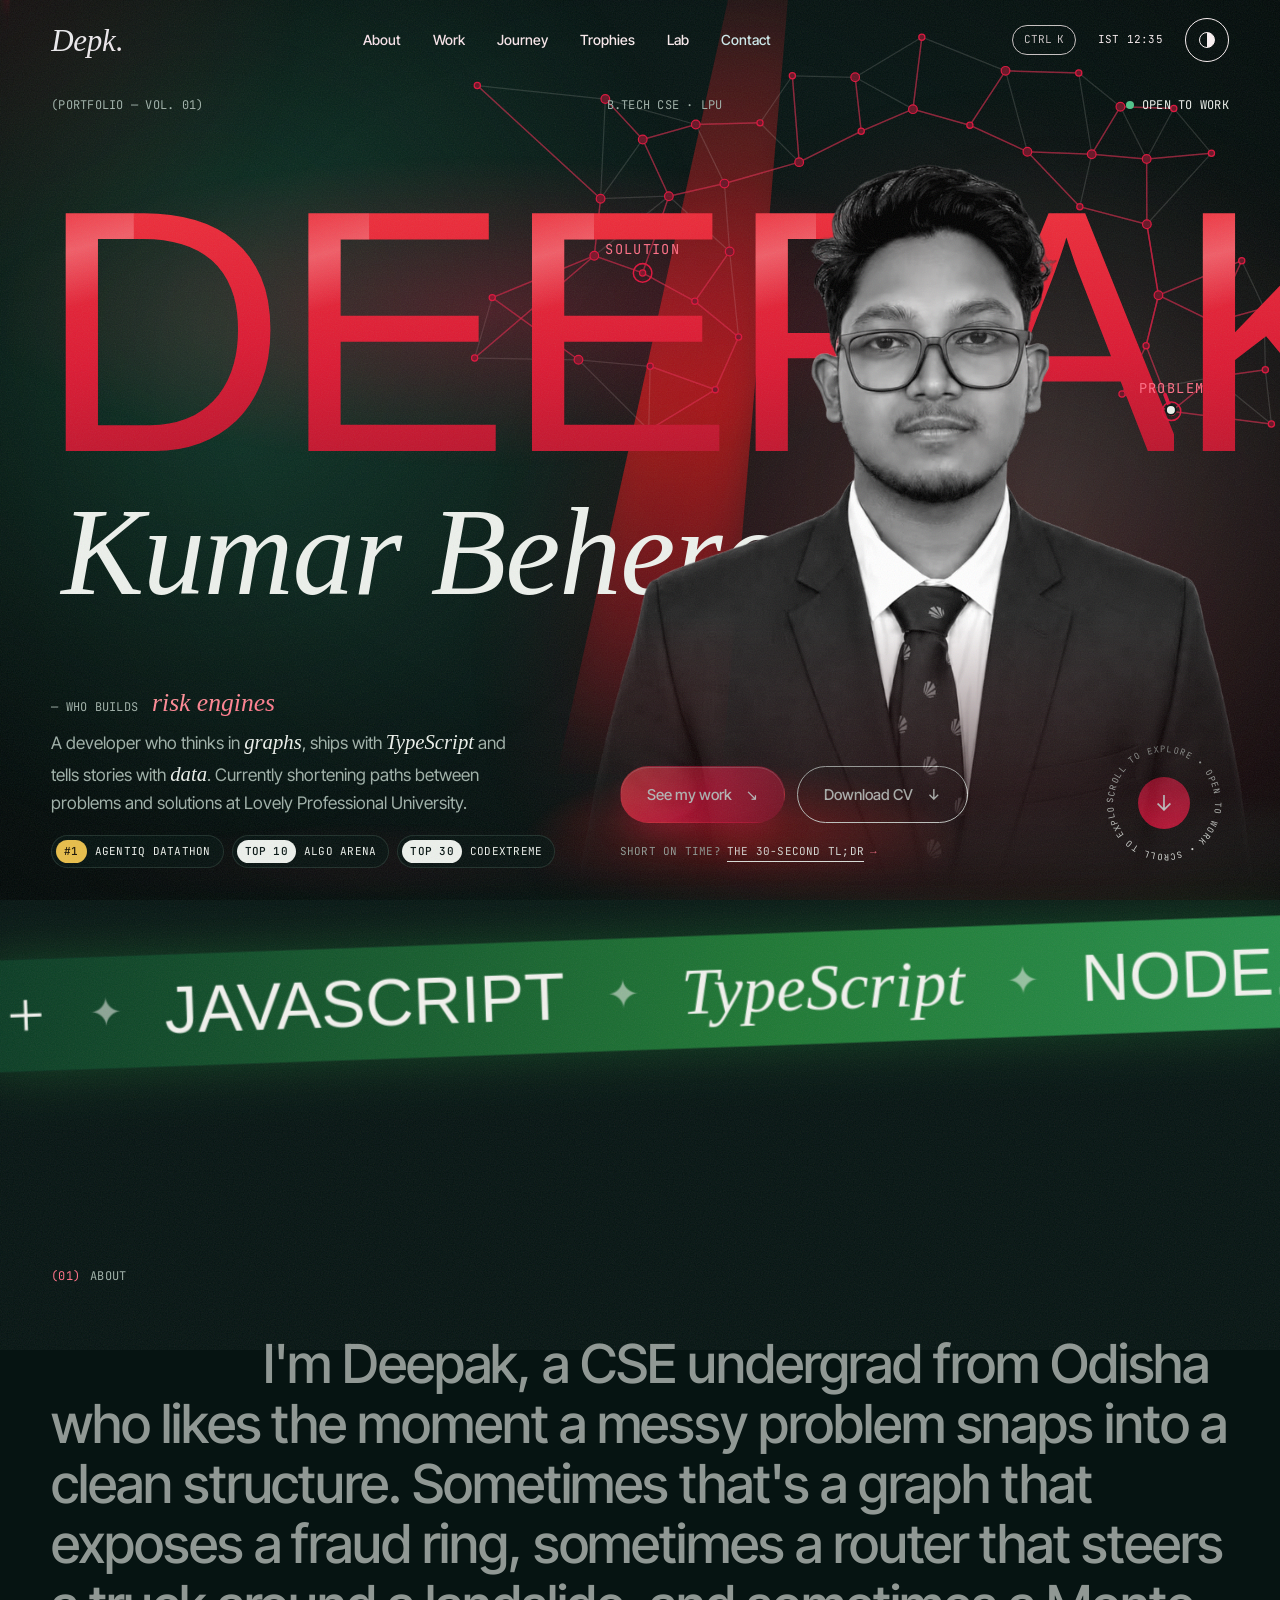
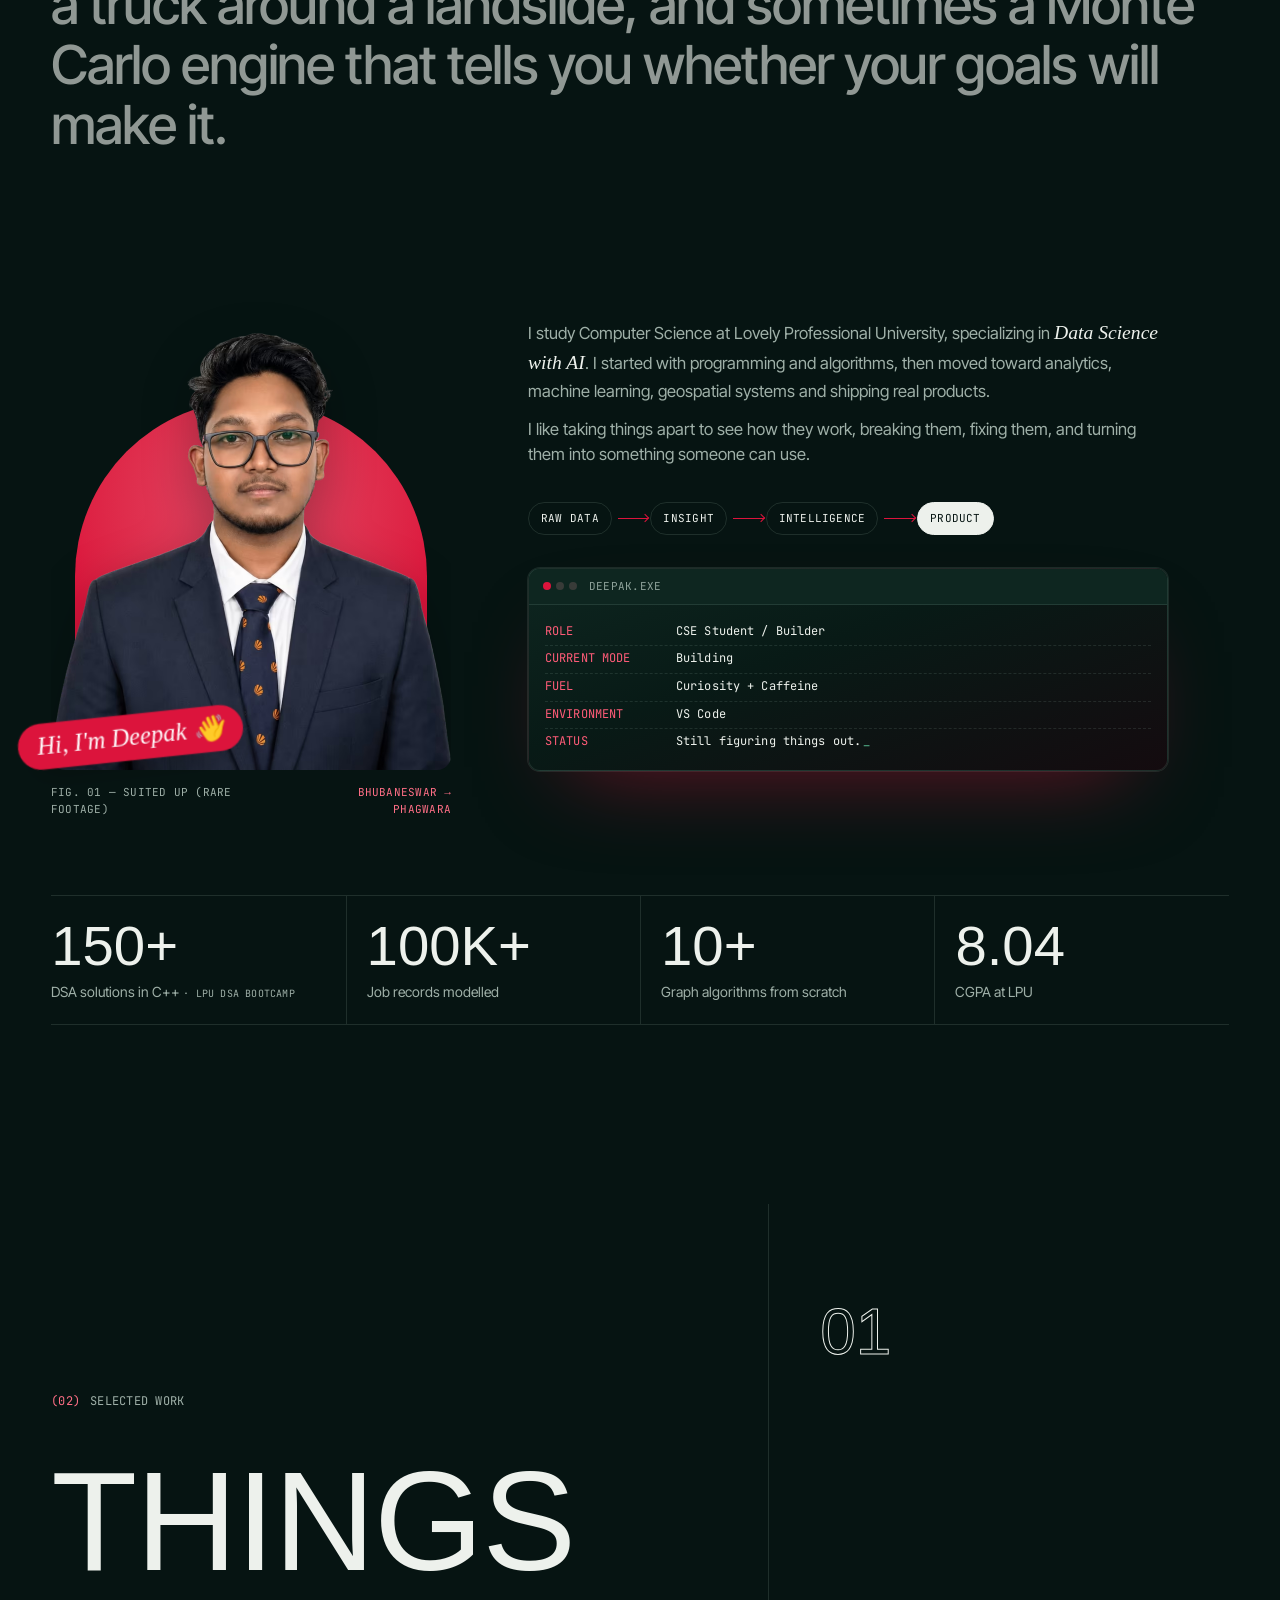
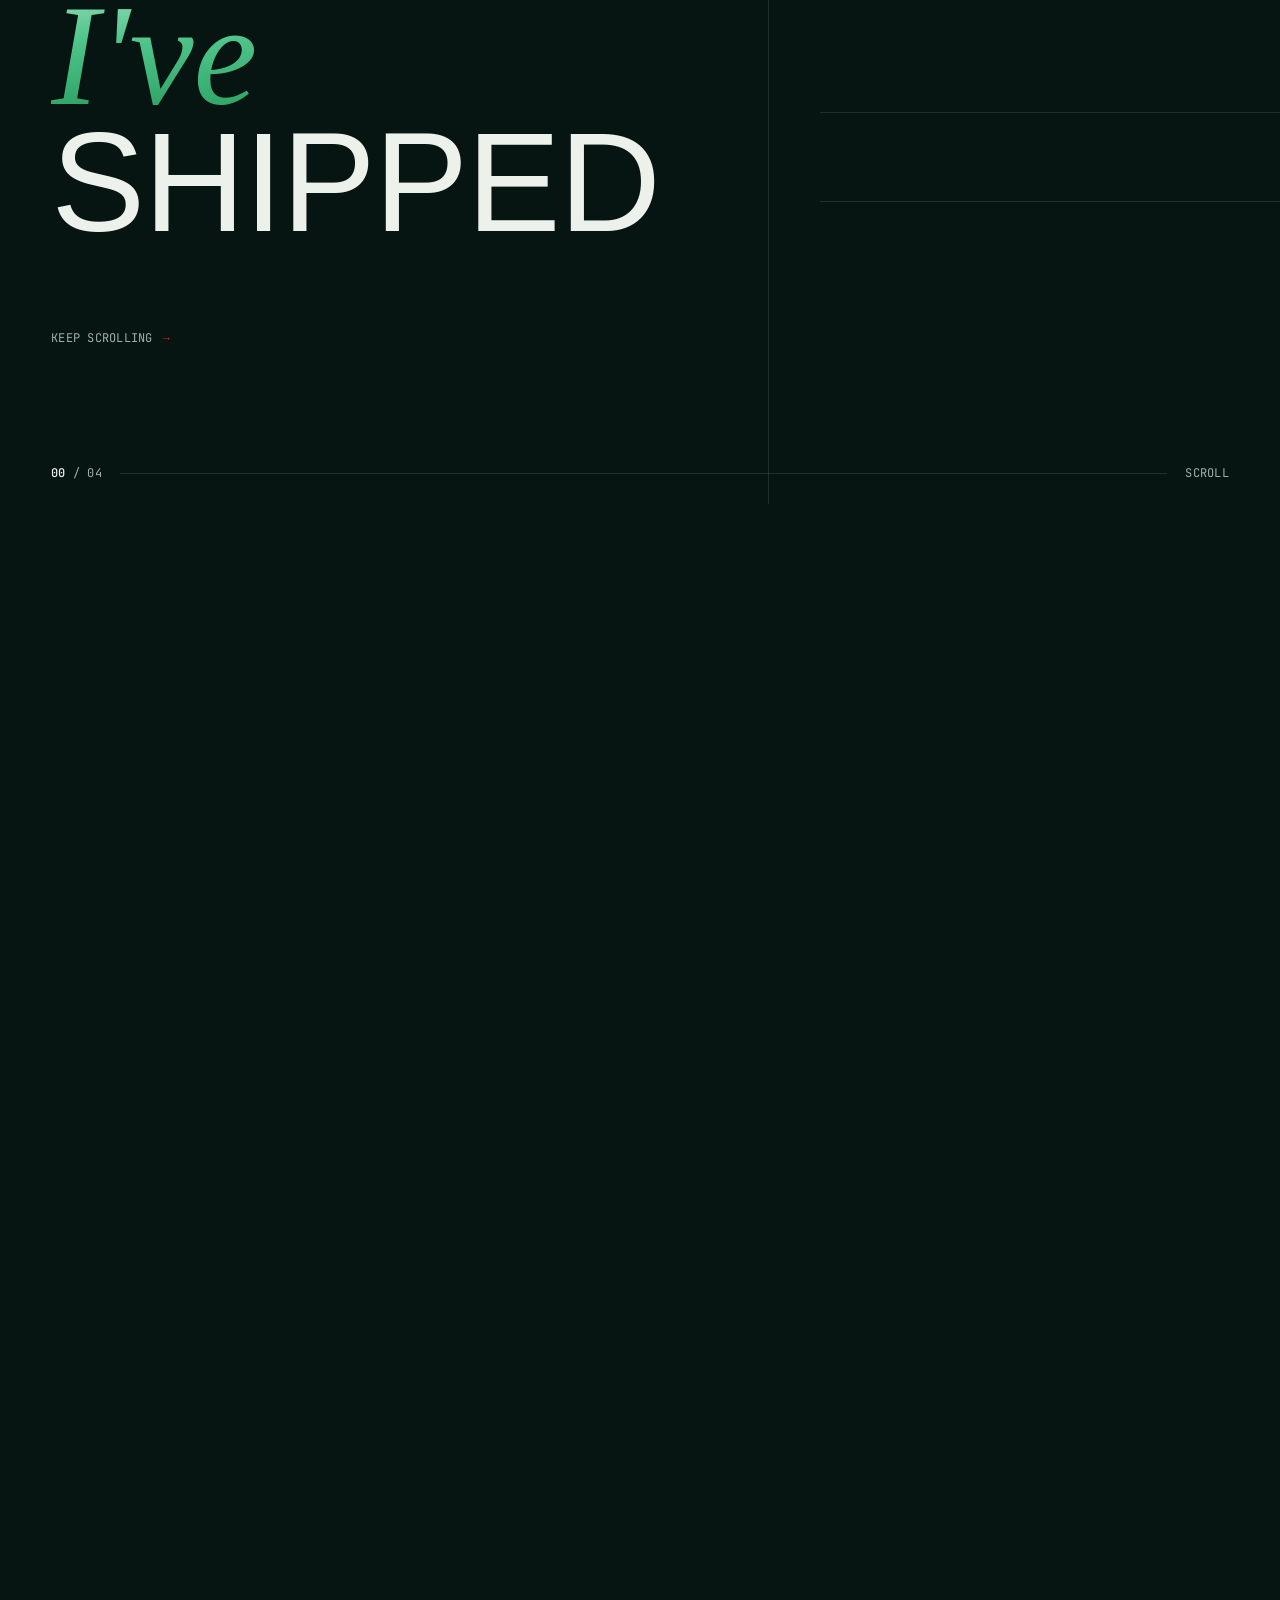
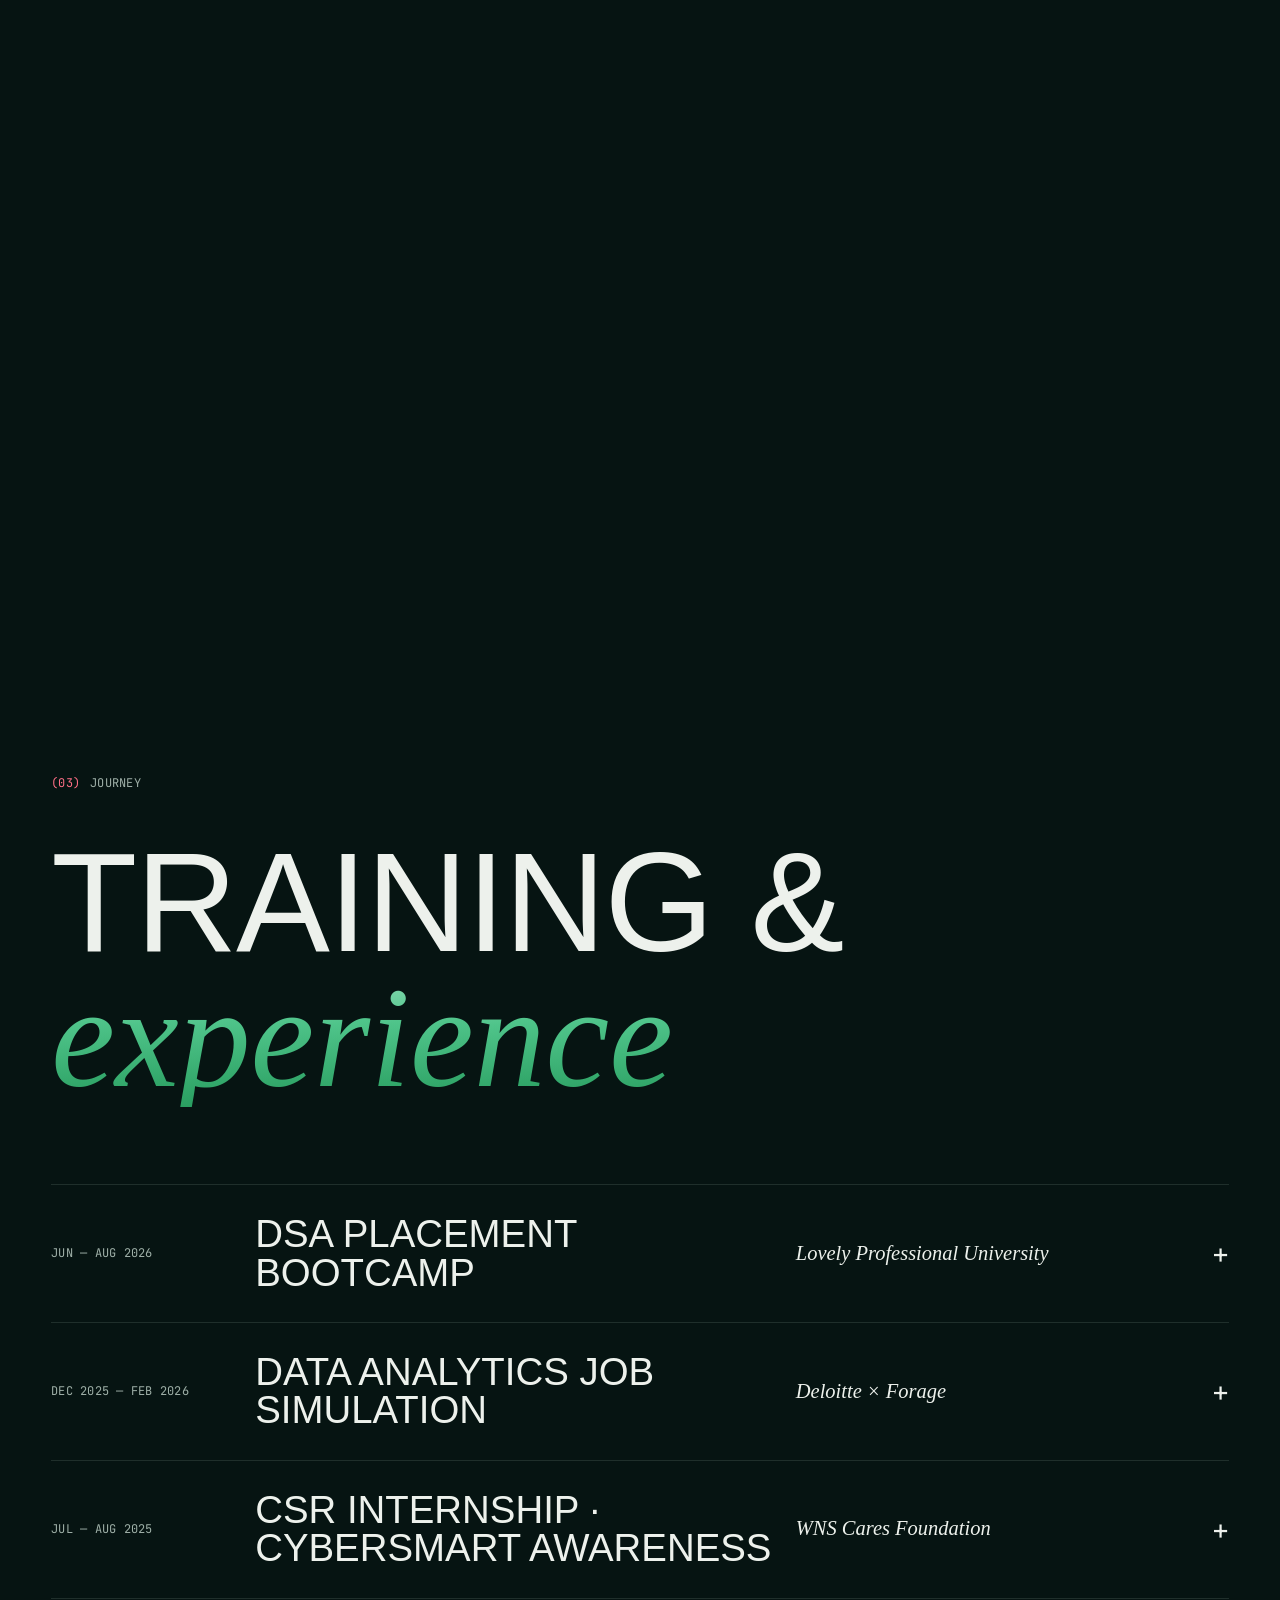
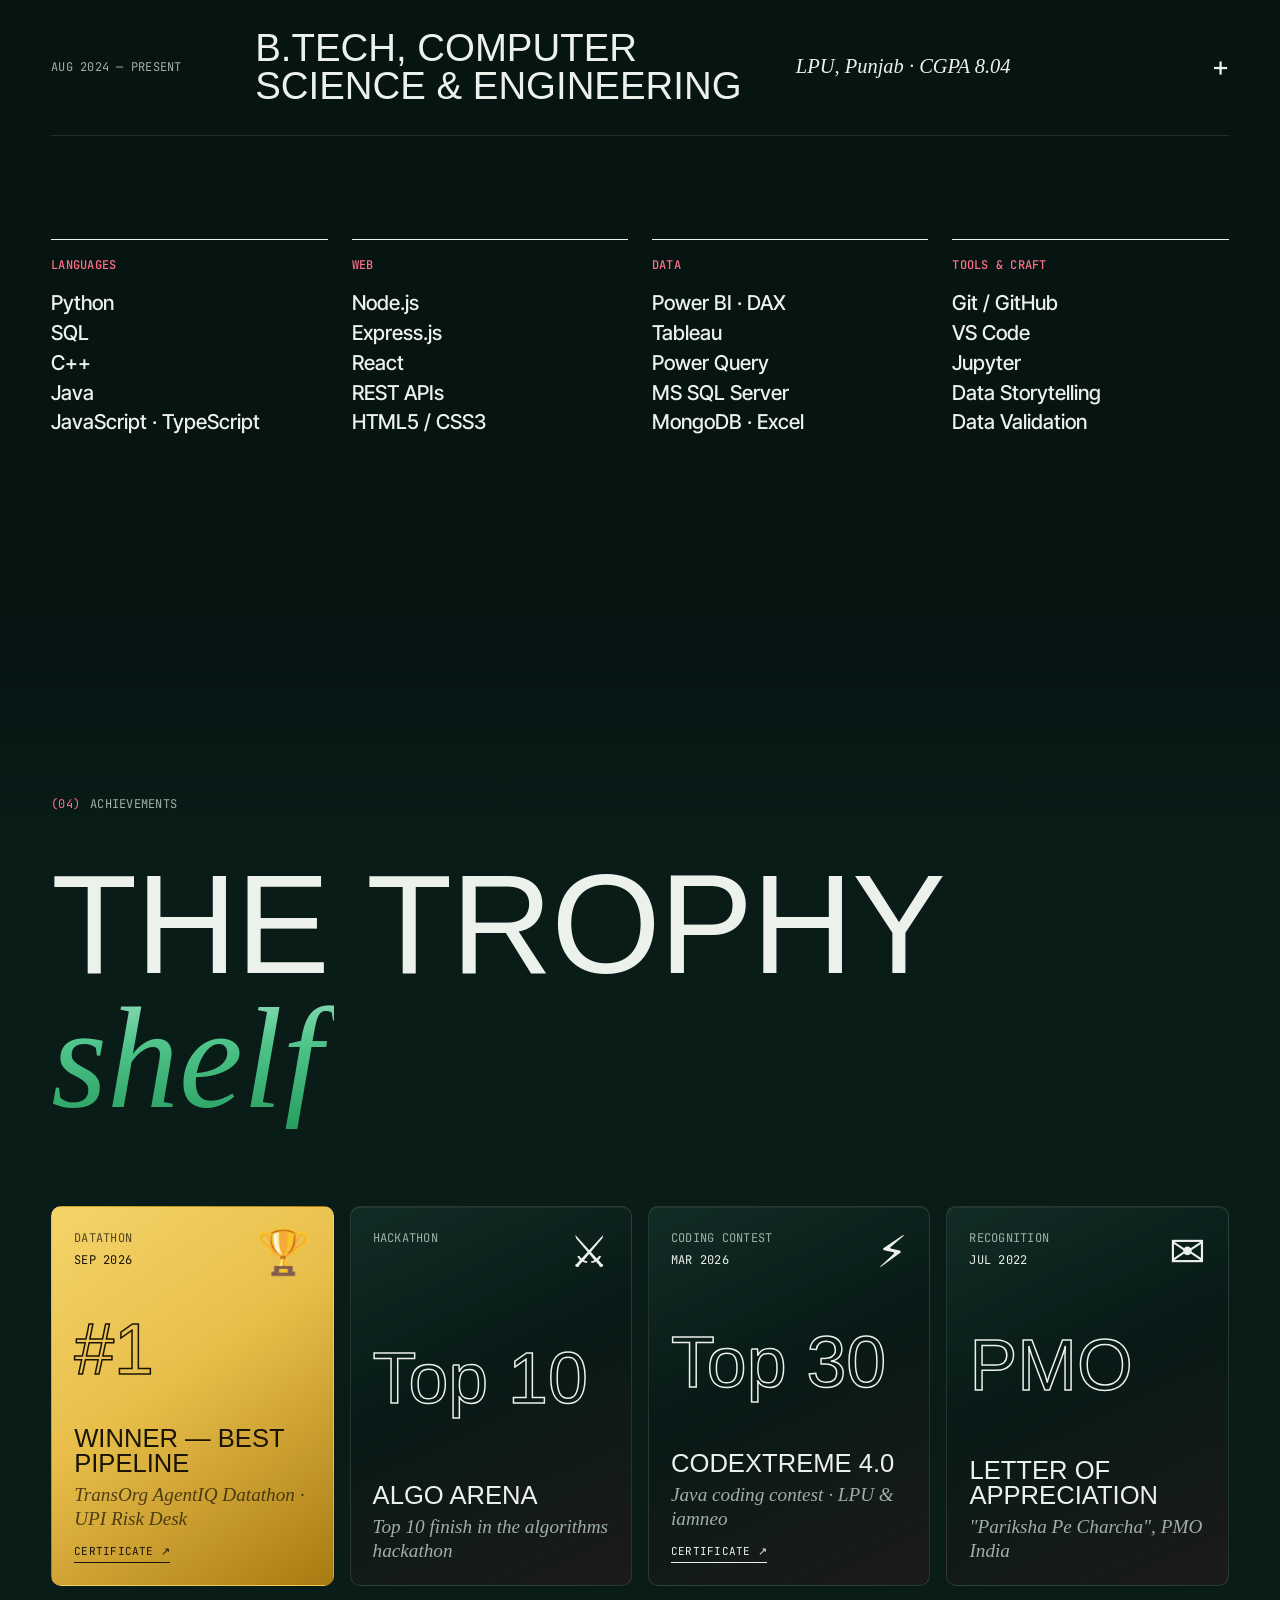
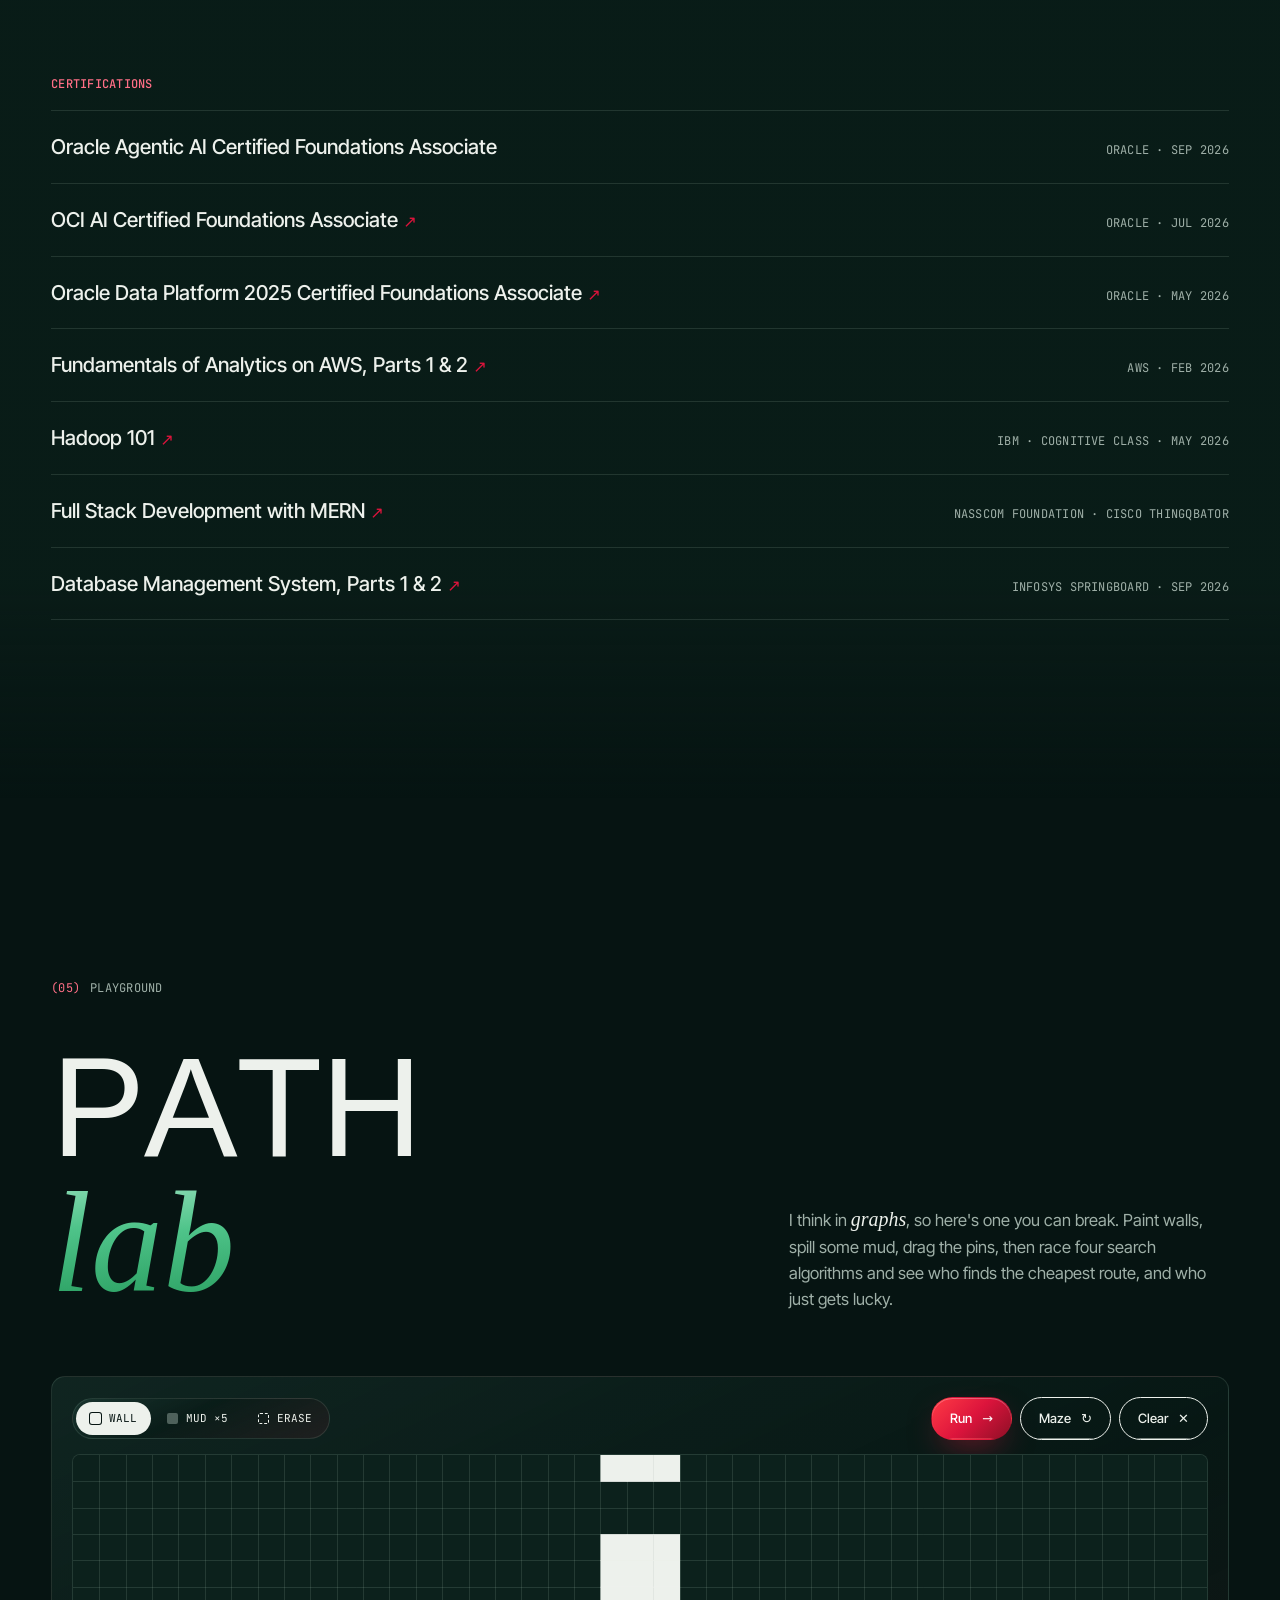
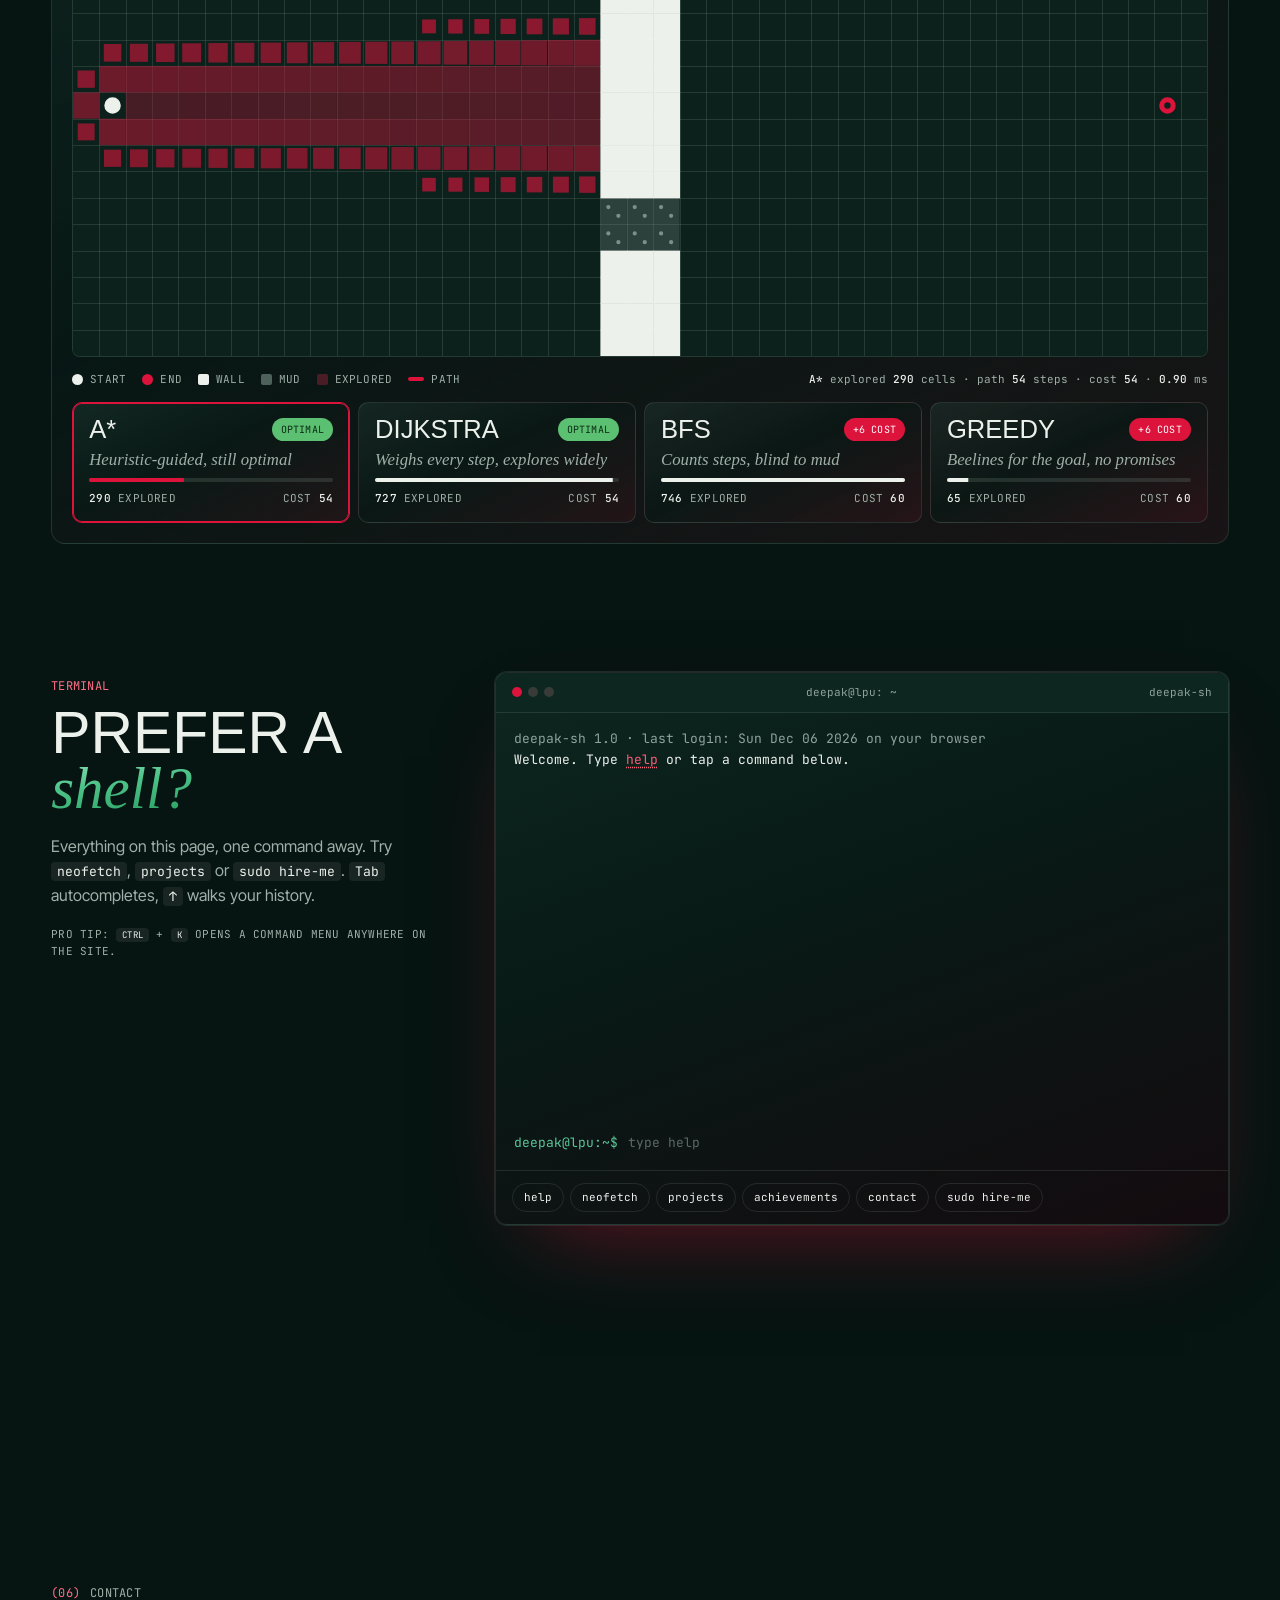
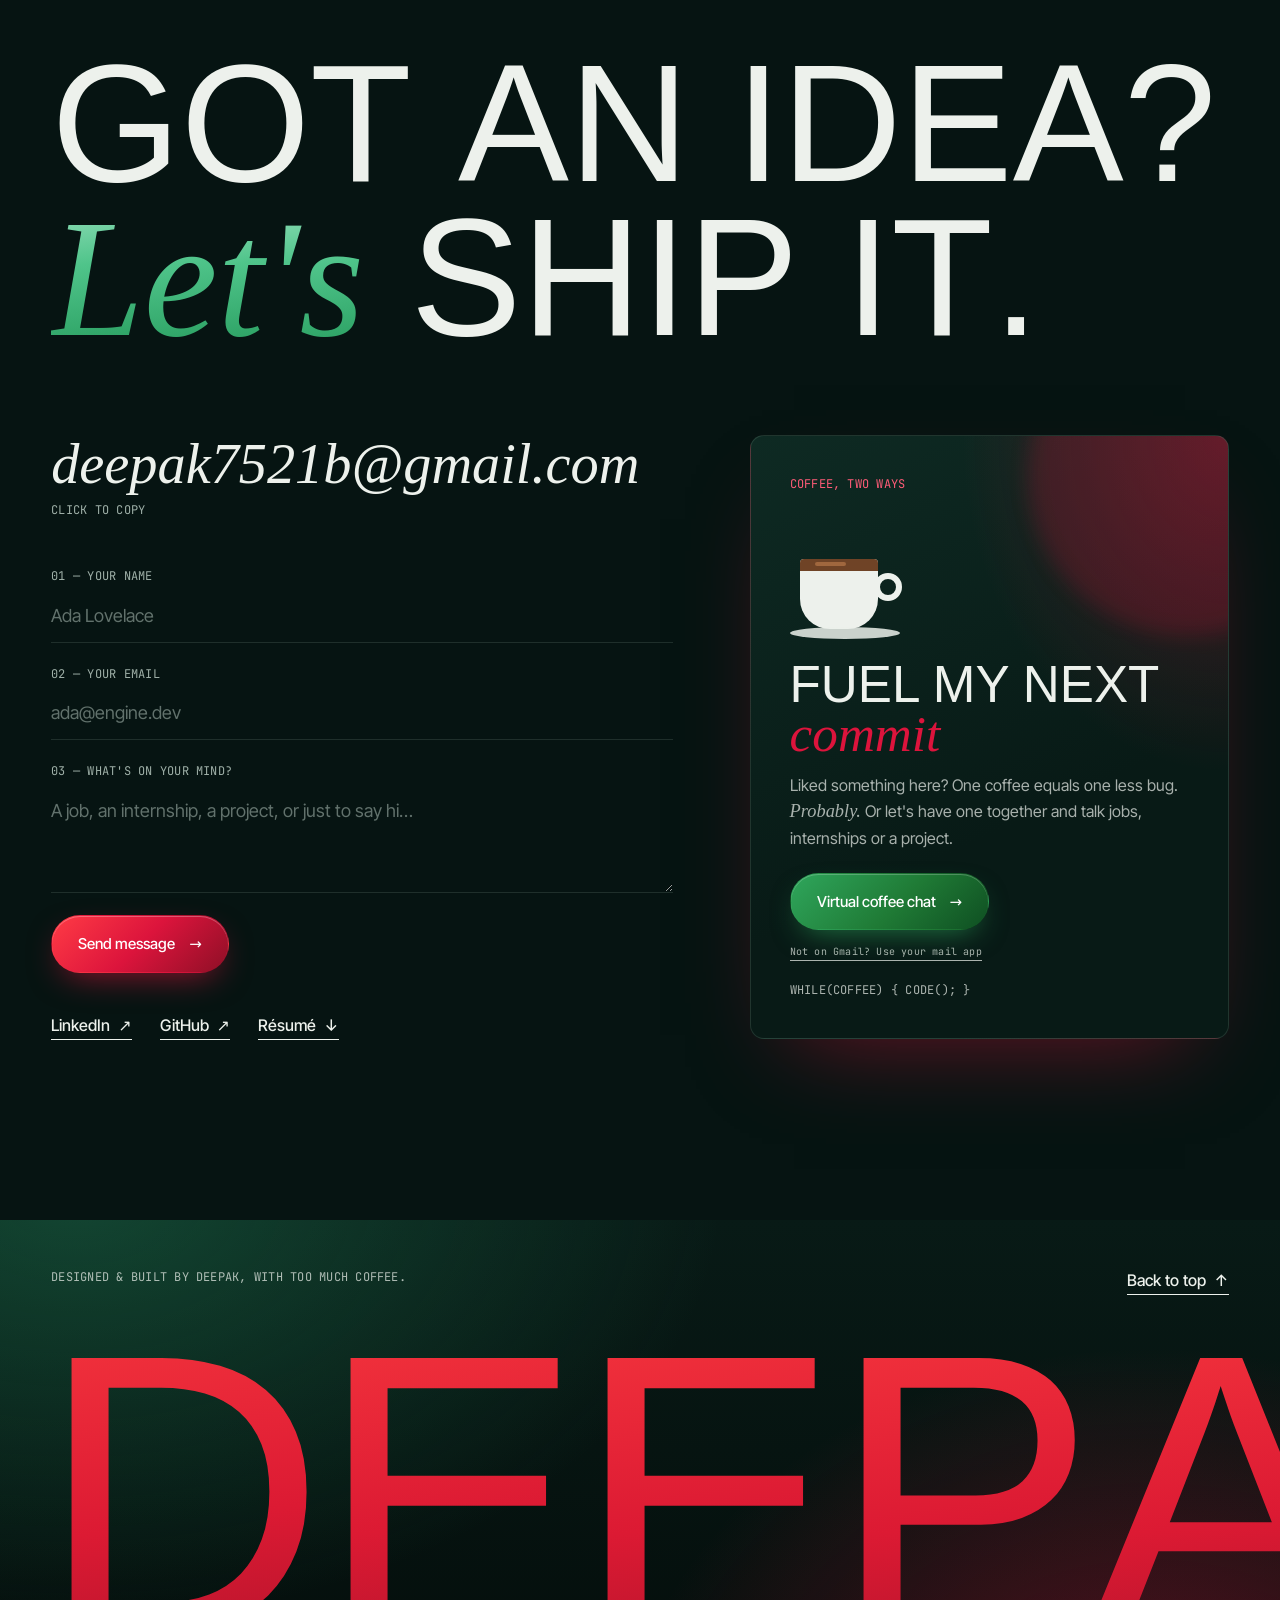
==== index.html @ cca4f584 "Lit, living shading across the site From the reference image the user sent: colours that glow, fade " ====
<!DOCTYPE html>
<html lang="en">
<head>
  <meta charset="UTF-8" />
  <meta name="viewport" content="width=device-width, initial-scale=1.0" />
  <title>Deepak Kumar Behera — Developer & Data Analyst</title>
  <meta name="description" content="Portfolio of Deepak Kumar Behera — full-stack developer, data analyst and graph-algorithm nerd. B.Tech CSE @ LPU (CGPA 8.04), AgentIQ Datathon winner." />
  <meta name="theme-color" content="#061412" />
  <meta property="og:type" content="website" />
  <meta property="og:title" content="Deepak Kumar Behera — Portfolio" />
  <meta property="og:description" content="Full-stack apps, AI agents & data stories. Datathon winner · Top 10 Algo Arena · Top 30 CodeXtreme." />
  <meta property="og:url" content="https://deepak17kb.github.io/" />
  <meta property="og:site_name" content="Deepak Kumar Behera" />
  <meta property="og:image" content="https://deepak17kb.github.io/assets/og-image.jpg" />
  <meta property="og:image:width" content="1200" />
  <meta property="og:image:height" content="630" />
  <meta property="og:image:alt" content="Deepak Kumar Behera: portrait, name and highlights on a dark card with an orange route through a graph" />
  <meta name="twitter:card" content="summary_large_image" />
  <meta name="twitter:title" content="Deepak Kumar Behera — Portfolio" />
  <meta name="twitter:description" content="Full-stack apps, AI agents & data stories. Datathon winner · Top 10 Algo Arena · Top 30 CodeXtreme." />
  <meta name="twitter:image" content="https://deepak17kb.github.io/assets/og-image.jpg" />
  <meta name="author" content="Deepak Kumar Behera" />
  <link rel="canonical" href="https://deepak17kb.github.io/" />
  <link rel="manifest" href="manifest.webmanifest" />
  <link rel="apple-touch-icon" href="assets/icons/apple-touch-icon.png" />
  <script type="application/ld+json">
  {
    "@context": "https://schema.org",
    "@type": "Person",
    "name": "Deepak Kumar Behera",
    "url": "https://deepak17kb.github.io/",
    "image": "https://deepak17kb.github.io/assets/deepak-portrait.webp",
    "description": "Computer Science undergraduate at Lovely Professional University building full-stack apps, AI agents and data analytics.",
    "alumniOf": { "@type": "CollegeOrUniversity", "name": "Lovely Professional University" },
    "homeLocation": { "@type": "Place", "name": "Phagwara, Punjab, India" },
    "knowsAbout": ["Python", "SQL", "C++", "TypeScript", "React", "Node.js", "Machine learning", "Graph algorithms", "Power BI", "Data analytics"],
    "sameAs": ["https://github.com/Deepak17kb", "https://linkedin.com/in/deepak-kumarbehera"]
  }
  </script>
  <link rel="icon" href="data:image/svg+xml,%3Csvg xmlns='http://www.w3.org/2000/svg' viewBox='0 0 64 64'%3E%3Crect width='64' height='64' rx='14' fill='%231A1B1A'/%3E%3Ctext x='50%25' y='56%25' text-anchor='middle' dominant-baseline='middle' font-family='Georgia,serif' font-style='italic' font-size='38' fill='%23DC143C'%3Ed%3C/text%3E%3C/svg%3E" />

  <!-- fonts and libraries are self-hosted: no third-party connections before first paint -->
  <link rel="preload" as="font" type="font/woff2" href="assets/fonts/anton-normal-latin-1.woff2" crossorigin />
  <link rel="preload" as="font" type="font/woff2" href="assets/fonts/inter-tight-normal-latin-7.woff2" crossorigin />
  <link rel="preload" as="font" type="font/woff2" href="assets/fonts/cal-sans-normal-latin.woff2" crossorigin />
  <link rel="preload" as="image" type="image/avif" imagesrcset="assets/deepak-portrait-540.avif 540w, assets/deepak-portrait-800.avif 800w, assets/deepak-portrait-1087.avif 1087w" imagesizes="(max-width: 860px) 90vw, 50vw" fetchpriority="high" />
  <link rel="stylesheet" href="css/style.css" />

  <script>
    // Apply the saved theme before paint to avoid a flash; the lit dark look is the default
    (function () {
      var t = null;
      try { t = localStorage.getItem('dkb-theme'); } catch (e) {}
      if (t !== 'light') t = 'dark';
      document.documentElement.setAttribute('data-theme', t);
      document.documentElement.classList.add('js');
    })();
  </script>
</head>
<body>
  <a class="skip-link" href="#about">Skip to content</a>

  <!-- ============ PRELOADER ============ -->
  <!-- hello around the world, ending at home: Odia -->
  <div class="preloader" aria-hidden="true">
    <!-- each new greeting and label is stacked on top of the last and cross-fades in -->
    <div class="preloader__hello">
      <span class="preloader__greet"><span lang="en">Hello</span></span>
      <span class="preloader__lang"><span>English</span></span>
    </div>
    <span class="preloader__bar"><i></i></span>
  </div>

  <!-- ============ OVERLAYS ============ -->
  <!-- the page's light: slow-moving green and crimson glows behind everything; they drift, follow the scroll and the pointer -->
  <div class="ambient" aria-hidden="true"><i class="ambient__a"></i><i class="ambient__b"></i><i class="ambient__c"></i><i class="ambient__spot"></i></div>
  <div class="grain" aria-hidden="true"></div>
  <div class="progress" aria-hidden="true"><span></span></div>
  <!-- section index on the right edge: shows up after the hero, so it never sits near the photo. A mouse shortcut that mirrors the nav, so it stays out of the tab order -->
  <div class="rail mono" aria-hidden="true">
    <a href="#about" data-link tabindex="-1"><span class="rail__label">About</span><span class="rail__num">01</span></a>
    <a href="#work" data-link tabindex="-1"><span class="rail__label">Work</span><span class="rail__num">02</span></a>
    <a href="#journey" data-link tabindex="-1"><span class="rail__label">Journey</span><span class="rail__num">03</span></a>
    <a href="#trophies" data-link tabindex="-1"><span class="rail__label">Trophies</span><span class="rail__num">04</span></a>
    <a href="#lab" data-link tabindex="-1"><span class="rail__label">Lab</span><span class="rail__num">05</span></a>
    <a href="#contact" data-link tabindex="-1"><span class="rail__label">Contact</span><span class="rail__num">06</span></a>
  </div>
  <div class="cursor is-hidden" aria-hidden="true"><div class="cursor__dot"></div><div class="cursor__ring"><span class="cursor__label"></span></div></div>

  <!-- ============ NAV ============ -->
  <header class="nav">
    <a href="#top" class="nav__logo" data-link data-magnetic aria-label="Depk, back to top">Depk<span class="nav__logo-dot">.</span></a>
    <nav class="nav__links" aria-label="Primary">
      <a href="#about" data-link>About</a>
      <a href="#work" data-link>Work</a>
      <a href="#journey" data-link>Journey</a>
      <a href="#trophies" data-link>Trophies</a>
      <a href="#lab" data-link>Lab</a>
      <a href="#contact" data-link>Contact</a>
    </nav>
    <div class="nav__right">
      <button class="nav__cmd mono" type="button" data-palette-open title="Command menu"><kbd data-kbd-mod>Ctrl</kbd><kbd>K</kbd><span class="sr-only"> command menu</span></button>
      <span class="nav__clock mono" title="My local time">IST <span data-clock>--:--</span></span>
      <button class="nav__find" type="button" data-palette-open aria-label="Search and commands"><svg viewBox="0 0 24 24" fill="none" stroke="currentColor" stroke-width="2" stroke-linecap="round" aria-hidden="true"><circle cx="11" cy="11" r="7"/><path d="m20 20-3.5-3.5"/></svg></button>
      <button class="theme-toggle" aria-label="Toggle dark mode" data-magnetic>
        <span class="theme-toggle__sun"></span>
      </button>
      <button class="nav__burger" aria-label="Open menu" aria-expanded="false"><span></span><span></span></button>
    </div>
  </header>

  <div class="menu" aria-hidden="true">
    <ul>
      <li><a href="#about" data-link><span>01</span>About</a></li>
      <li><a href="#work" data-link><span>02</span>Work</a></li>
      <li><a href="#journey" data-link><span>03</span>Journey</a></li>
      <li><a href="#trophies" data-link><span>04</span>Trophies</a></li>
      <li><a href="#lab" data-link><span>05</span>Lab</a></li>
      <li><a href="#contact" data-link><span>06</span>Contact</a></li>
    </ul>
  </div>

  <main id="top">

    <!-- ============ HERO ============ -->
    <section class="hero">
      <!-- flowing strands (js/hero-field.js); they start drawing under the intro loader -->
      <div class="hero__field" aria-hidden="true" hidden><canvas></canvas></div>
      <!-- a red light beam left of the head, and its glow pooling on a glossy floor -->
      <div class="hero__beam" aria-hidden="true"></div>
      <div class="hero__floor" aria-hidden="true"></div>
      <!-- behind the photo: a small road network that keeps routing from a problem to a solution, around the portrait -->
      <div class="hero__aura" aria-hidden="true">
        <svg class="route-graph" viewBox="-435 -240 1957 1559" focusable="false"></svg>
      </div>
      <!-- the live route, its runner and the PROBLEM/SOLUTION pins: above the name, still below the photo -->
      <div class="hero__marks" aria-hidden="true">
        <svg class="route-marks" viewBox="-435 -240 1957 1559" focusable="false"></svg>
      </div>
      <!-- the photo sits in front of the name so letters never cover it -->
      <div class="hero__face" aria-hidden="true">
        <picture>
          <source type="image/avif" srcset="assets/deepak-portrait-540.avif 540w, assets/deepak-portrait-800.avif 800w, assets/deepak-portrait-1087.avif 1087w" sizes="(max-width: 860px) 90vw, 50vw" />
          <img class="hero__cutout" src="assets/deepak-portrait.webp" srcset="assets/deepak-portrait-540.webp 540w, assets/deepak-portrait-800.webp 800w, assets/deepak-portrait.webp 1087w" sizes="(max-width: 860px) 90vw, 50vw" alt="" width="1087" height="1199" decoding="async" fetchpriority="high" />
        </picture>
      </div>

      <div class="hero__meta mono">
        <span>(Portfolio — Vol. 01)</span>
        <span class="hide-sm">B.Tech CSE · LPU</span>
        <span class="hero__status"><i></i>Open to work</span>
      </div>

      <h1 class="hero__title">
        <span class="line hero__name"><span class="split" data-hero>DEEPAK</span></span>
        <span class="line hero__serif"><span class="split" data-hero>Kumar Behera</span></span>
      </h1>

      <div class="hero__bottom">
        <div class="hero__lede fade-up">
          <p class="hero__role" aria-hidden="true">
            <span class="mono">— who builds</span>
            <span class="rotator">
              <span class="rotator__word">AI agents</span>
              <span class="rotator__word">full-stack apps</span>
              <span class="rotator__word">risk engines</span>
              <span class="rotator__word">data stories</span>
              <span class="rotator__word">graph engines</span>
            </span>
          </p>
          <p class="hero__intro">
            A developer who thinks in <em>graphs</em>, ships with <em>TypeScript</em> and tells stories with <em>data</em>.
            Currently shortening paths between problems and solutions at Lovely Professional University.
          </p>
          <ul class="hero__wins mono" aria-label="Highlights">
            <li><b>#1</b>AgentIQ Datathon</li>
            <li><b>Top 10</b>Algo Arena</li>
            <li><b>Top 30</b>CodeXtreme</li>
          </ul>
        </div>
        <div class="hero__ctas fade-up">
          <a href="#work" class="btn btn--fill" data-link data-magnetic><span>See my work</span><i>↘</i></a>
          <a href="assets/Deepak-Kumar-Behera-CV.pdf" class="btn" download data-magnetic><span>Download CV</span><i>↓</i></a>
          <button type="button" class="hero__tldr mono" data-tldr-open>Short on time? <span>The 30-second TL;DR</span> <i aria-hidden="true">→</i></button>
        </div>
        <a href="#about" class="badge" data-link>
          <span class="sr-only">Scroll to explore</span>
          <svg viewBox="0 0 200 200" class="badge__text" aria-hidden="true">
            <defs><path id="circle" d="M100,100 m-78,0 a78,78 0 1,1 156,0 a78,78 0 1,1 -156,0" /></defs>
            <text><textPath href="#circle">SCROLL TO EXPLORE • OPEN TO WORK • SCROLL TO EXPLORE • OPEN TO WORK •</textPath></text>
          </svg>
          <span class="badge__arrow" aria-hidden="true">↓</span>
        </a>
      </div>
    </section>

    <!-- ============ MARQUEE ============ -->
    <div class="marquee" aria-label="Skills">
      <div class="marquee__track">
        <span>Python</span><b>✦</b><span>C++</span><b>✦</b><span>JavaScript</span><b>✦</b><span>TypeScript</span><b>✦</b><span>Node.js</span><b>✦</b><span>React</span><b>✦</b><span>SQL</span><b>✦</b><span>Power BI</span><b>✦</b><span>Tableau</span><b>✦</b><span>MongoDB</span><b>✦</b><span>Java</span><b>✦</b><span>DAX</span><b>✦</b><span>REST APIs</span><b>✦</b>
      </div>
    </div>

    <!-- ============ ABOUT ============ -->
    <section class="about section" id="about" tabindex="-1">
      <div class="section__label mono"><span>(01)</span> About</div>
      <p class="about__manifesto reveal-words">
        I'm Deepak, a CSE undergrad from Odisha who likes the moment a messy problem snaps into a clean structure. Sometimes that's a graph that exposes a fraud ring, sometimes a router that steers a truck around a landslide, and sometimes a Monte Carlo engine that tells you whether your goals will make it.
      </p>

      <div class="about__grid">
        <div class="about__portrait" data-tilt data-cursor="Hi 👋">
          <figure class="portrait">
            <div class="portrait__stage">
              <span class="portrait__arch"></span>
              <picture>
                <source type="image/avif" srcset="assets/deepak-portrait-540.avif 540w, assets/deepak-portrait-800.avif 800w, assets/deepak-portrait-1087.avif 1087w" sizes="(max-width: 860px) 360px, 400px" />
                <img class="portrait__cut" src="assets/deepak-portrait.webp" srcset="assets/deepak-portrait-540.webp 540w, assets/deepak-portrait-800.webp 800w, assets/deepak-portrait.webp 1087w" sizes="(max-width: 860px) 360px, 400px" alt="Deepak Kumar Behera in a navy suit and LPU tie" width="1087" height="1199" loading="lazy" decoding="async" />
              </picture>
            </div>
            <span class="portrait__sticker">Hi, I'm Deepak <span class="hand" aria-hidden="true">👋</span></span>
            <figcaption class="portrait__caption mono">
              <span>Fig. 01 — Suited up (rare footage)</span>
              <span>Bhubaneswar → Phagwara</span>
            </figcaption>
          </figure>
        </div>

        <div class="about__side">
          <div class="about__story">
            <p>I study Computer Science at Lovely Professional University, specializing in <em>Data Science with AI</em>. I started with programming and algorithms, then moved toward analytics, machine learning, geospatial systems and shipping real products.</p>
            <p>I like taking things apart to see how they work, breaking them, fixing them, and turning them into something someone can use.</p>
          </div>

          <!-- how a problem moves through my work; the arrows draw once on first view -->
          <ol class="pipeline mono" aria-label="Raw data, then insight, then intelligence, then product">
            <li><span>Raw Data</span></li>
            <li><span>Insight</span></li>
            <li><span>Intelligence</span></li>
            <li><span>Product</span></li>
          </ol>

          <div class="exe">
            <div class="exe__bar mono"><span class="exe__dots" aria-hidden="true"><i></i><i></i><i></i></span><span>DEEPAK.EXE</span></div>
            <dl class="exe__rows mono">
              <div><dt>ROLE</dt><dd>CSE Student / Builder</dd></div>
              <div><dt>CURRENT MODE</dt><dd>Building</dd></div>
              <div><dt>FUEL</dt><dd>Curiosity + Caffeine</dd></div>
              <div><dt>ENVIRONMENT</dt><dd>VS Code</dd></div>
              <div><dt>STATUS</dt><dd>Still figuring things out.</dd></div>
            </dl>
          </div>
        </div>
      </div>

      <div class="about__stats">
        <div class="stat"><span class="stat__num" data-count="150" data-suffix="+">150+</span><span class="stat__label">DSA solutions in C++ <span class="stat__src mono">· LPU DSA bootcamp</span></span></div>
        <div class="stat"><span class="stat__num" data-count="100" data-suffix="K+">100K+</span><span class="stat__label">Job records modelled</span></div>
        <div class="stat"><span class="stat__num" data-count="10" data-suffix="+">10+</span><span class="stat__label">Graph algorithms from scratch</span></div>
        <div class="stat"><span class="stat__num" data-count="8.04" data-decimals="2">8.04</span><span class="stat__label">CGPA at LPU</span></div>
      </div>
    </section>

    <!-- ============ WORK (horizontal) ============ -->
    <section class="work" id="work">
      <div class="work__pin">
        <div class="work__track">

          <div class="panel panel--intro">
            <div class="section__label mono"><span>(02)</span> Selected Work</div>
            <h2 class="big-title">
              <span class="line"><span class="split">Things</span></span>
              <span class="line"><span class="split"><em class="serif">I've</em> shipped</span></span>
            </h2>
            <p class="panel__hint mono">Keep scrolling <span class="arrow-slide">→</span></p>
          </div>

          <!-- 01 BroadBridge -->
          <article class="panel project" data-cursor="Explore">
            <div class="project__head">
              <span class="project__num">01</span>
              <span class="project__year mono">Sep 2026 · AI / Fintech</span>
            </div>
            <div class="project__body">
              <div class="project__info">
                <h3 class="project__title">BroadBridge</h3>
                <p class="project__tag serif">An AI wealth navigator that stress-tests every money goal against thousands of simulated markets.</p>
                <ul class="project__metrics">
                  <li><strong>239</strong><span>tests passing</span></li>
                  <li><strong>9</strong><span>what-if levers</span></li>
                  <li><strong>12</strong><span>ranked-action rules</span></li>
                </ul>
                <div class="tags"><span>TypeScript</span><span>React</span><span>Node</span><span>Claude / Groq</span><span>Monte Carlo</span></div>
                <div class="project__links">
                  <a href="https://deepak17kb.github.io/BroadBridge/" target="_blank" rel="noopener" class="link-arrow" data-magnetic>Live demo <i>↗</i></a>
                  <a href="https://github.com/Deepak17kb/BroadBridge" target="_blank" rel="noopener" class="link-arrow" data-magnetic>GitHub <i>↗</i></a>
                </div>
              </div>
              <div class="project__visual visual--wealth" data-tilt>
                <svg viewBox="0 0 400 400" aria-hidden="true">
                  <g class="w-grid"><line x1="40" y1="90" x2="370" y2="90"/><line x1="40" y1="170" x2="370" y2="170"/><line x1="40" y1="250" x2="370" y2="250"/><line x1="40" y1="330" x2="370" y2="330"/></g>
                  <polygon class="w-band" points="50,290 72.1,264.5 94.3,252.7 116.4,236.1 138.6,217.3 160.7,212.2 182.9,199.4 205,185.2 227.1,176.5 249.3,152.8 271.4,142.3 293.6,139.3 315.7,114 337.9,87.1 360,80.6 360,210.1 337.9,228.8 315.7,244.6 293.6,240.2 271.4,248 249.3,245.8 227.1,269.1 205,258.5 182.9,247.3 160.7,269.6 138.6,279.9 116.4,292.3 94.3,284.7 72.1,290.3 50,290"/>
                  <g class="w-paths"><polyline style="--i:0" points="50,290 72.1,285.2 94.3,281.5 116.4,284.8 138.6,279.9 160.7,259.6 182.9,247.3 205,227.9 227.1,217.6 249.3,205.6 271.4,196 293.6,207.9 315.7,190.6 337.9,177.4 360,164.2"/><polyline style="--i:1" points="50,290 72.1,290.3 94.3,284.7 116.4,268.2 138.6,256.7 160.7,237.2 182.9,234 205,217.5 227.1,199.8 249.3,196.8 271.4,160.6 293.6,140.6 315.7,111.6 337.9,108.1 360,106.3"/><polyline style="--i:2" points="50,290 72.1,274.7 94.3,264.5 116.4,263.6 138.6,269.5 160.7,269.6 182.9,246.4 205,250.3 227.1,240.2 249.3,227.6 271.4,240.6 293.6,233.1 315.7,208.8 337.9,228.8 360,226.3"/><polyline style="--i:3" points="50,290 72.1,274.4 94.3,267.1 116.4,280.6 138.6,260.1 160.7,241.9 182.9,219.7 205,190.1 227.1,176.5 249.3,166.5 271.4,177.5 293.6,160.2 315.7,161 337.9,159.5 360,170"/><polyline style="--i:4" points="50,290 72.1,263.2 94.3,281.7 116.4,292.3 138.6,279.8 160.7,250.9 182.9,233.8 205,250.4 227.1,275.5 249.3,261.4 271.4,262.2 293.6,268.3 315.7,245.7 337.9,221.4 360,210.1"/><polyline style="--i:5" points="50,290 72.1,266.3 94.3,252.7 116.4,240.1 138.6,227.3 160.7,236.3 182.9,215.8 205,198.7 227.1,186.1 249.3,199.3 271.4,198.6 293.6,182.7 315.7,194.2 337.9,188.9 360,171.2"/><polyline style="--i:6" points="50,290 72.1,271.6 94.3,261.6 116.4,246 138.6,226.4 160.7,213.2 182.9,187.8 205,183.8 227.1,177 249.3,152.8 271.4,140.7 293.6,139.3 315.7,116.3 337.9,87.1 360,80.6"/><polyline style="--i:7" points="50,290 72.1,281.8 94.3,275.5 116.4,246.8 138.6,250.1 160.7,223.3 182.9,229.8 205,229.9 227.1,211.4 249.3,186.4 271.4,164.9 293.6,150.2 315.7,138.1 337.9,125.9 360,108.1"/><polyline style="--i:8" points="50,290 72.1,276.5 94.3,269.6 116.4,253.9 138.6,240.4 160.7,210 182.9,199.4 205,197.6 227.1,195.2 249.3,188.5 271.4,170.9 293.6,168 315.7,156.7 337.9,128.3 360,151.6"/><polyline style="--i:9" points="50,290 72.1,275.5 94.3,263.1 116.4,259.2 138.6,241.4 160.7,228.4 182.9,225.7 205,185.3 227.1,171.4 249.3,169.1 271.4,160.9 293.6,154.4 315.7,145.8 337.9,171.1 360,167.9"/><polyline style="--i:10" points="50,290 72.1,280.4 94.3,254.5 116.4,230.2 138.6,195.8 160.7,212.2 182.9,207.2 205,201.9 227.1,181.3 249.3,153.3 271.4,185.3 293.6,157.3 315.7,169.6 337.9,148.1 360,161.2"/><polyline style="--i:11" points="50,290 72.1,282 94.3,270.3 116.4,252.1 138.6,241 160.7,232.3 182.9,206.1 205,185.2 227.1,178.8 249.3,139.5 271.4,142.3 293.6,122.8 315.7,116 337.9,105 360,87.8"/><polyline style="--i:12" points="50,290 72.1,298.4 94.3,306.7 116.4,292.4 138.6,294.9 160.7,298 182.9,305.8 205,284.7 227.1,269.1 249.3,245.8 271.4,248 293.6,240.2 315.7,244.6 337.9,228.8 360,204.2"/><polyline style="--i:13" points="50,290 72.1,267.2 94.3,257.9 116.4,269.6 138.6,241.9 160.7,231.7 182.9,227.5 205,211.5 227.1,195.4 249.3,166.6 271.4,167.2 293.6,142.7 315.7,114 337.9,85.8 360,76.6"/><polyline style="--i:14" points="50,290 72.1,278.8 94.3,267.6 116.4,241 138.6,234.3 160.7,251.6 182.9,246.4 205,258.5 227.1,239 249.3,225.5 271.4,222.9 293.6,213.2 315.7,193.6 337.9,182.9 360,157.5"/><polyline style="--i:15" points="50,290 72.1,264.5 94.3,237.6 116.4,236.1 138.6,217.3 160.7,229.1 182.9,232 205,244.8 227.1,223.9 249.3,228.5 271.4,219.7 293.6,212.8 315.7,204.1 337.9,201.6 360,190"/></g>
                  <line class="w-goal" x1="50" y1="120" x2="360" y2="120"/>
                  <text class="w-label" x="360" y="108" text-anchor="end">GOAL · 2040</text>
                  <polyline class="w-median" points="50,290 72.1,276 94.3,267.3 116.4,256.5 138.6,241.7 160.7,234.3 182.9,228.6 205,214.5 227.1,197.6 249.3,192.7 271.4,181.4 293.6,164.1 315.7,165.3 337.9,165.3 360,162.7"/>
                  <circle class="w-start" cx="50" cy="290" r="7"/>
                  <circle class="w-end" cx="360" cy="162.7" r="7"/>
                </svg>
                <span class="visual__caption mono">goal odds, simulated</span>
              </div>
            </div>
          </article>

          <!-- 02 UPI Risk Desk -->
          <article class="panel project" data-cursor="Explore">
            <div class="project__head">
              <span class="project__num">02</span>
              <span class="project__year mono">Sep 2026 · Data / AI agents · Team</span>
            </div>
            <div class="project__body">
              <div class="project__info">
                <h3 class="project__title">UPI Risk <em class="serif">Desk</em></h3>
                <p class="project__tag serif">Fraud-ring detection &amp; merchant-risk command center. Won Best Pipeline at the TransOrg AgentIQ Datathon.</p>
                <ul class="project__metrics">
                  <li><strong>20K</strong><span>UPI payments analysed</span></li>
                  <li><strong>121</strong><span>dispute rings found</span></li>
                  <li><strong>5</strong><span>AI risk agents</span></li>
                </ul>
                <div class="tags"><span>Python</span><span>pandas</span><span>NetworkX</span><span>SQLite</span><span>ECharts</span><span>Claude</span></div>
                <div class="project__links">
                  <a href="https://adityashukla2615.github.io/upi-risk-desk/outputs/upi_risk_desk.html?v=2" target="_blank" rel="noopener" class="link-arrow" data-magnetic>Live demo <i>↗</i></a>
                  <a href="https://github.com/Deepak17kb/upi-risk-desk" target="_blank" rel="noopener" class="link-arrow" data-magnetic>GitHub <i>↗</i></a>
                </div>
              </div>
              <div class="project__visual visual--upi" data-tilt>
                <svg viewBox="0 0 400 400" aria-hidden="true">
                  <g class="u-edges"><line x1="86.1" y1="240" x2="52.3" y2="276"/><line x1="86.1" y1="240" x2="38" y2="212.2"/><line x1="86.1" y1="240" x2="135.5" y2="242.8"/><line x1="31.1" y1="147.6" x2="71.6" y2="178.1"/><line x1="31.1" y1="147.6" x2="38" y2="212.2"/><line x1="229" y1="60.1" x2="299.9" y2="107.4"/><line x1="229" y1="60.1" x2="260.5" y2="95"/><line x1="299.9" y1="107.4" x2="353.7" y2="146.8"/><line x1="299.9" y1="107.4" x2="314.6" y2="55.1"/><line x1="299.9" y1="107.4" x2="352.4" y2="68.6"/><line x1="299.9" y1="107.4" x2="260.5" y2="95"/><line x1="109.1" y1="52.3" x2="39.1" y2="67"/><line x1="109.1" y1="52.3" x2="91.4" y2="89.3"/><line x1="369.2" y1="254.2" x2="327.5" y2="218.6"/><line x1="369.2" y1="254.2" x2="359.4" y2="299.3"/><line x1="327.5" y1="218.6" x2="353.7" y2="146.8"/><line x1="327.5" y1="218.6" x2="315" y2="270.6"/><line x1="72.5" y1="309.1" x2="52.3" y2="276"/><line x1="72.5" y1="309.1" x2="116.4" y2="285.2"/><line x1="359.4" y1="299.3" x2="315" y2="270.6"/><line x1="71.6" y1="178.1" x2="38" y2="212.2"/><line x1="39.1" y1="67" x2="91.4" y2="89.3"/><line x1="274.2" y1="327.9" x2="315" y2="270.6"/><line x1="274.2" y1="327.9" x2="248.9" y2="287"/><line x1="91.4" y1="89.3" x2="157.7" y2="111.7"/><line x1="91.4" y1="89.3" x2="117.7" y2="124.1"/><line x1="148.4" y1="308.9" x2="135.5" y2="242.8"/><line x1="148.4" y1="308.9" x2="116.4" y2="285.2"/><line x1="157.7" y1="111.7" x2="117.7" y2="124.1"/><line x1="314.6" y1="55.1" x2="352.4" y2="68.6"/><line x1="315" y1="270.6" x2="248.9" y2="287"/><line x1="135.5" y1="242.8" x2="116.4" y2="285.2"/><line x1="225.1" y1="131.3" x2="260.5" y2="95"/><line x1="286.9" y1="228" x2="327.5" y2="218.6"/><line x1="167.9" y1="214" x2="135.5" y2="242.8"/></g>
                  <g class="u-nodes"><circle cx="86.1" cy="240" r="5"/><circle cx="31.1" cy="147.6" r="5"/><circle cx="229" cy="60.1" r="4"/><circle cx="299.9" cy="107.4" r="3"/><circle cx="109.1" cy="52.3" r="4"/><circle cx="369.2" cy="254.2" r="3"/><circle cx="327.5" cy="218.6" r="3"/><circle cx="353.7" cy="146.8" r="5"/><circle cx="72.5" cy="309.1" r="3"/><circle cx="359.4" cy="299.3" r="5"/><circle cx="71.6" cy="178.1" r="4"/><circle cx="39.1" cy="67" r="5"/><circle cx="274.2" cy="327.9" r="5"/><circle cx="91.4" cy="89.3" r="5"/><circle cx="148.4" cy="308.9" r="5"/><circle cx="52.3" cy="276" r="5"/><circle cx="157.7" cy="111.7" r="3"/><circle cx="314.6" cy="55.1" r="3"/><circle cx="117.7" cy="124.1" r="5"/><circle cx="315" cy="270.6" r="4"/><circle cx="38" cy="212.2" r="4"/><circle cx="248.9" cy="287" r="4"/><circle cx="352.4" cy="68.6" r="3"/><circle cx="135.5" cy="242.8" r="4"/><circle cx="116.4" cy="285.2" r="3"/><circle cx="260.5" cy="95" r="4"/></g>
                  <circle class="u-pulse" cx="230" cy="190" r="60"/>
                  <path id="u-ring-path" class="u-ring" d="M225.1,131.3 L280.8,148 L286.9,228 L237.3,249.2 L167.9,214 L169.1,157.5 Z"/>
                  <g class="u-ring-nodes"><circle cx="225.1" cy="131.3" r="8"/><circle cx="280.8" cy="148" r="8"/><circle cx="286.9" cy="228" r="8"/><circle cx="237.3" cy="249.2" r="8"/><circle cx="167.9" cy="214" r="8"/><circle cx="169.1" cy="157.5" r="8"/></g>
                  <circle class="u-coin" r="5"><animateMotion dur="3.2s" repeatCount="indefinite"><mpath href="#u-ring-path"/></animateMotion></circle>
                  <circle class="u-coin" r="5"><animateMotion dur="3.2s" begin="-1.6s" repeatCount="indefinite"><mpath href="#u-ring-path"/></animateMotion></circle>
                  <text class="u-label" x="230" y="195" text-anchor="middle">RING 07</text>
                </svg>
                <span class="visual__caption mono">dispute ring, surfaced</span>
              </div>
            </div>
          </article>

          <!-- 03 NER SafeRoute -->
          <article class="panel project" data-cursor="Explore">
            <div class="project__head">
              <span class="project__num">03</span>
              <span class="project__year mono">Sep 2026 · ML / Geospatial · SIH</span>
            </div>
            <div class="project__body">
              <div class="project__info">
                <h3 class="project__title">NER <em class="serif">SafeRoute</em></h3>
                <p class="project__tag serif">Hazard-aware truck routing for the landslide-prone mountain roads of Northeast India.</p>
                <ul class="project__metrics">
                  <li><strong>87.1%</strong><span>risk-model balanced acc.</span></li>
                  <li><strong>3,447</strong><span>road segments scored</span></li>
                  <li><strong>8</strong><span>NE states covered</span></li>
                </ul>
                <div class="tags"><span>FastAPI</span><span>React</span><span>Leaflet</span><span>PostGIS</span><span>scikit-learn</span><span>OSRM</span></div>
                <div class="project__links">
                  <a href="https://ner-safe-route-psi.vercel.app/" target="_blank" rel="noopener" class="link-arrow" data-magnetic>Live demo <i>↗</i></a>
                  <a href="https://github.com/Deepak17kb/NER-SafeRoute" target="_blank" rel="noopener" class="link-arrow" data-magnetic>GitHub <i>↗</i></a>
                </div>
              </div>
              <div class="project__visual visual--ner" data-tilt>
                <svg viewBox="0 0 400 400" aria-hidden="true">
                  <defs><pattern id="n-hatch" width="9" height="9" patternUnits="userSpaceOnUse" patternTransform="rotate(45)"><line class="n-hatch" x1="0" y1="0" x2="0" y2="9"/></pattern></defs>
                  <g class="n-contours"><path d="M394.9,150 L394.5,158.7 L393.4,167.4 L391.7,176 L389.2,184.5 L385.8,192.8 L381.5,200.9 L376.3,208.6 L370.1,215.9 L363,222.6 L355.1,228.6 L346.6,234 L337.5,238.8 L328.1,243 L318.5,246.6 L308.8,249.8 L299.1,252.6 L289.4,255.1 L279.7,257.4 L270,259.5 L260.1,261.2 L250.2,262.7 L240.1,263.6 L229.9,263.9 L219.7,263.6 L209.6,262.4 L199.7,260.3 L190.2,257.5 L181.2,253.8 L172.8,249.5 L165,244.6 L157.7,239.4 L150.9,234 L144.4,228.5 L138,223 L131.7,217.6 L125.3,212.2 L118.6,206.7 L111.8,201.1 L104.8,195.2 L97.9,188.9 L91.2,182.2 L85,174.9 L79.6,167 L75.2,158.7 L72,150 L70.2,141 L69.8,131.9 L70.9,122.8 L73.2,113.8 L76.9,105.1 L81.6,96.7 L87.3,88.7 L93.8,81.2 L101.1,74.1 L109,67.6 L117.6,61.6 L126.7,56.2 L136.3,51.5 L146.5,47.6 L157,44.6 L167.7,42.4 L178.6,41.2 L189.6,40.9 L200.3,41.4 L210.7,42.7 L220.8,44.4 L230.4,46.5 L239.5,48.8 L248.3,51 L256.9,53 L265.4,54.8 L274,56.3 L282.9,57.5 L292.1,58.7 L301.6,60 L311.6,61.5 L321.7,63.5 L331.8,66.1 L341.8,69.6 L351.3,73.9 L360.2,79.1 L368.1,85.1 L375.1,91.9 L380.9,99.3 L385.6,107.2 L389.2,115.5 L391.9,124 L393.6,132.6 L394.6,141.3 Z"/><path d="M356.2,150 L355.8,156.6 L354.7,163.1 L352.8,169.5 L350,175.7 L346.3,181.6 L341.9,187.1 L336.7,192.2 L331.1,196.8 L325.1,201 L318.9,204.9 L312.7,208.5 L306.6,212 L300.6,215.5 L294.7,219 L288.9,222.8 L282.9,226.7 L276.8,230.7 L270.3,234.8 L263.4,238.9 L256,242.8 L248,246.2 L239.4,249.1 L230.5,251.3 L221.2,252.6 L211.7,253.1 L202.2,252.6 L192.8,251.3 L183.7,249.1 L174.9,246.2 L166.5,242.6 L158.5,238.4 L151.1,233.7 L144.3,228.6 L138,223.1 L132.4,217.2 L127.5,210.9 L123.4,204.4 L120.2,197.6 L118,190.6 L116.7,183.6 L116.5,176.5 L117.2,169.5 L118.7,162.7 L120.9,156.2 L123.6,150 L126.5,144.1 L129.5,138.4 L132.5,133 L135.2,127.7 L137.6,122.3 L139.8,116.9 L141.9,111.4 L144,105.6 L146.3,99.7 L148.9,93.7 L152.2,87.6 L156.1,81.7 L160.9,76 L166.5,70.7 L172.8,66 L179.9,62 L187.6,58.6 L195.8,55.9 L204.3,53.9 L212.9,52.4 L221.7,51.6 L230.6,51.1 L239.4,51.1 L248.3,51.4 L257.1,52 L266,53.1 L274.8,54.5 L283.5,56.4 L292,58.9 L300.2,61.9 L308,65.6 L315.3,69.9 L321.9,74.7 L327.9,80 L333.2,85.7 L337.7,91.8 L341.6,98 L344.9,104.4 L347.7,110.8 L350.1,117.3 L352.1,123.8 L353.8,130.3 L355,136.8 L355.9,143.4 Z"/><path d="M337.3,150 L337.4,155.6 L336.7,161.1 L335.2,166.6 L333.1,171.9 L330.3,177.1 L327.1,182 L323.4,186.7 L319.4,191.2 L315.2,195.5 L310.8,199.6 L306.2,203.6 L301.4,207.5 L296.3,211.2 L290.8,214.6 L285.1,217.7 L279,220.3 L272.5,222.5 L265.8,224 L258.9,224.9 L252,225.1 L245,224.5 L238.3,223.4 L231.8,221.8 L225.6,219.7 L219.8,217.4 L214.2,215 L208.9,212.5 L203.8,210.2 L198.8,207.9 L193.8,205.7 L188.6,203.6 L183.3,201.6 L177.9,199.4 L172.4,197.1 L166.9,194.6 L161.5,191.7 L156.3,188.4 L151.4,184.7 L146.8,180.6 L142.8,176.2 L139.3,171.4 L136.3,166.4 L133.8,161.1 L131.9,155.6 L130.6,150 L129.7,144.3 L129.5,138.4 L129.8,132.6 L130.9,126.7 L132.6,120.9 L135.2,115.3 L138.5,110 L142.7,105 L147.7,100.6 L153.5,96.6 L159.8,93.4 L166.6,90.8 L173.7,88.8 L180.9,87.4 L188,86.5 L195,86 L201.7,85.8 L208.2,85.7 L214.4,85.5 L220.4,85.4 L226.2,85.1 L232.1,84.7 L237.9,84.2 L243.9,83.8 L250,83.5 L256.3,83.5 L262.6,83.8 L268.9,84.5 L275.2,85.7 L281.3,87.5 L287.2,89.7 L292.8,92.3 L298,95.4 L303,98.8 L307.7,102.4 L312.1,106.3 L316.2,110.4 L320.1,114.7 L323.8,119.2 L327.2,123.8 L330.3,128.7 L332.9,133.8 L335,139 L336.5,144.5 Z"/><path d="M305.3,150 L305.4,153.8 L305.3,157.7 L305.1,161.6 L304.6,165.6 L303.8,169.5 L302.8,173.5 L301.3,177.5 L299.3,181.3 L296.9,185.1 L293.9,188.6 L290.6,191.8 L286.7,194.8 L282.6,197.5 L278.1,199.9 L273.4,201.9 L268.6,203.7 L263.6,205.3 L258.6,206.6 L253.4,207.6 L248.2,208.5 L242.9,209 L237.7,209.2 L232.4,209.1 L227.1,208.5 L222,207.6 L217.1,206.1 L212.4,204.2 L208.1,201.9 L204.2,199.3 L200.7,196.3 L197.6,193.2 L194.9,190 L192.5,186.8 L190.3,183.7 L188.1,180.7 L185.9,177.8 L183.7,175 L181.2,172.3 L178.6,169.6 L175.9,166.8 L173,163.9 L170.2,160.7 L167.6,157.4 L165.2,153.8 L163.1,150 L161.6,146 L160.7,141.9 L160.4,137.6 L160.7,133.4 L161.6,129.1 L163,125 L165,121 L167.4,117.1 L170.3,113.3 L173.5,109.8 L177.2,106.4 L181.1,103.3 L185.5,100.6 L190.1,98.1 L195.1,96 L200.3,94.4 L205.6,93.3 L211.1,92.7 L216.6,92.6 L222.1,92.9 L227.4,93.7 L232.5,94.8 L237.4,96.2 L242.1,97.7 L246.5,99.2 L250.7,100.8 L254.9,102.3 L259,103.7 L263.1,105.1 L267.2,106.5 L271.4,107.9 L275.7,109.4 L279.9,111.1 L283.9,113.1 L287.8,115.4 L291.4,118 L294.7,120.9 L297.5,124.1 L299.8,127.5 L301.6,131.1 L303,134.8 L304,138.6 L304.7,142.4 L305.1,146.2 Z"/><path d="M280.9,150 L281.8,152.6 L282.8,155.2 L283.6,158.1 L284.2,161 L284.5,164.1 L284.5,167.2 L284,170.3 L283,173.4 L281.4,176.3 L279.3,179 L276.7,181.4 L273.7,183.5 L270.3,185.3 L266.7,186.7 L262.9,187.7 L259.1,188.5 L255.2,189 L251.4,189.3 L247.6,189.3 L243.9,189.3 L240.3,189.1 L236.7,188.7 L233.3,188.3 L229.9,187.7 L226.7,186.9 L223.5,186 L220.5,184.9 L217.6,183.7 L214.8,182.3 L212.2,180.8 L209.8,179.2 L207.4,177.5 L205.2,175.9 L202.9,174.1 L200.7,172.4 L198.5,170.7 L196.3,168.8 L194.1,167 L191.9,165 L189.8,162.8 L187.9,160.5 L186.2,158.1 L184.8,155.5 L183.8,152.8 L183.3,150 L183.1,147.2 L183.5,144.4 L184.2,141.6 L185.3,138.9 L186.7,136.3 L188.3,133.8 L190.1,131.4 L192,129 L193.9,126.7 L196,124.5 L198.2,122.3 L200.4,120.1 L202.9,117.9 L205.5,115.9 L208.3,113.9 L211.4,112.2 L214.7,110.8 L218.2,109.6 L221.8,108.8 L225.6,108.3 L229.4,108.2 L233.1,108.4 L236.8,109 L240.4,109.8 L243.9,110.8 L247.1,112 L250.3,113.3 L253.3,114.8 L256.1,116.3 L258.8,117.9 L261.4,119.5 L263.8,121.3 L266,123.1 L268.1,125 L270,127.1 L271.7,129.2 L273.2,131.4 L274.4,133.7 L275.5,135.9 L276.5,138.2 L277.3,140.5 L278.2,142.8 L279.1,145.2 L279.9,147.5 Z"/><path d="M263.5,150 L263.6,151.6 L263.7,153.1 L263.6,154.7 L263.5,156.4 L263.2,158 L262.7,159.6 L262,161.2 L261.1,162.7 L260,164.2 L258.7,165.5 L257.3,166.8 L255.8,168 L254.1,169.1 L252.4,170.1 L250.6,171 L248.7,171.9 L246.8,172.7 L244.8,173.5 L242.7,174.2 L240.6,174.8 L238.4,175.3 L236.1,175.7 L233.8,175.8 L231.5,175.7 L229.2,175.4 L227,174.9 L224.9,174.1 L223,173.1 L221.3,172 L219.7,170.6 L218.4,169.2 L217.2,167.8 L216.2,166.3 L215.3,164.8 L214.5,163.4 L213.7,162 L213,160.7 L212.2,159.4 L211.5,158.2 L210.7,156.9 L209.9,155.6 L209.2,154.3 L208.5,152.9 L207.9,151.5 L207.5,150 L207.1,148.5 L206.9,146.9 L206.9,145.3 L206.9,143.7 L207.1,142.1 L207.5,140.4 L207.9,138.8 L208.5,137.1 L209.3,135.4 L210.2,133.7 L211.3,132.1 L212.6,130.6 L214.1,129.1 L215.8,127.8 L217.8,126.7 L219.9,125.8 L222.1,125.2 L224.5,124.8 L226.9,124.7 L229.3,124.8 L231.6,125.1 L233.9,125.6 L236.1,126.2 L238.1,126.8 L240.1,127.6 L241.9,128.3 L243.7,129 L245.5,129.8 L247.2,130.5 L248.9,131.2 L250.6,132 L252.3,132.8 L253.9,133.7 L255.4,134.6 L256.8,135.7 L258.1,136.9 L259.2,138.2 L260.2,139.6 L261,141 L261.7,142.4 L262.2,143.9 L262.6,145.4 L263,146.9 L263.3,148.5 Z"/><path d="M180,300 L181.2,304.7 L181.9,309.5 L182.1,314.4 L181.8,319.4 L180.8,324.4 L179.1,329.2 L176.6,333.8 L173.3,338.2 L169.3,342.1 L164.6,345.5 L159.3,348.5 L153.7,350.8 L147.7,352.6 L141.7,354 L135.7,355 L129.8,355.7 L124.1,356.2 L118.6,356.6 L113.2,357.1 L108,357.6 L102.8,358.1 L97.6,358.5 L92.4,358.9 L87,359.1 L81.7,359 L76.3,358.5 L71,357.6 L65.9,356.2 L61,354.3 L56.5,352 L52.4,349.3 L48.6,346.3 L45.2,343.2 L42,339.9 L39.1,336.6 L36.3,333.2 L33.6,329.9 L30.9,326.6 L28.1,323.2 L25.4,319.8 L22.7,316.2 L20.2,312.4 L17.9,308.4 L16,304.3 L14.6,300 L13.6,295.6 L13.2,291 L13.4,286.5 L14.2,281.9 L15.4,277.4 L17.1,272.9 L19.1,268.5 L21.6,264.2 L24.3,259.9 L27.4,255.8 L30.9,251.7 L34.7,247.8 L39,244.1 L43.8,240.8 L49.1,238 L54.8,235.7 L60.8,234.1 L67.2,233.2 L73.6,233.1 L80,233.7 L86.3,235.1 L92.2,237 L97.7,239.4 L102.8,242.1 L107.5,244.8 L111.8,247.6 L115.8,250.2 L119.6,252.5 L123.4,254.6 L127.2,256.5 L131.2,258.2 L135.3,259.8 L139.6,261.4 L144,263.1 L148.5,265 L153,267.1 L157.3,269.6 L161.4,272.5 L165.1,275.6 L168.5,279.1 L171.6,282.9 L174.2,286.9 L176.5,291.1 L178.4,295.4 Z"/><path d="M159,300 L159.9,303.5 L160.2,307.1 L159.8,310.7 L158.8,314.3 L157.2,317.6 L154.9,320.8 L152.1,323.7 L148.9,326.3 L145.5,328.6 L141.9,330.7 L138.2,332.5 L134.5,334.2 L130.9,335.8 L127.3,337.3 L123.7,338.8 L120.2,340.3 L116.6,341.7 L112.9,343 L109.1,344.1 L105.2,344.9 L101.1,345.5 L97,345.7 L93,345.5 L89,344.9 L85.1,343.9 L81.4,342.6 L77.9,341.1 L74.6,339.3 L71.6,337.5 L68.7,335.6 L65.9,333.6 L63.2,331.7 L60.6,329.8 L57.9,327.9 L55.3,326 L52.7,324 L50.1,321.9 L47.7,319.6 L45.4,317.2 L43.4,314.6 L41.6,311.9 L40.2,309.1 L39,306.1 L38,303.1 L37.3,300 L36.8,296.8 L36.4,293.6 L36.2,290.3 L36.2,286.8 L36.4,283.4 L36.8,279.8 L37.6,276.2 L38.8,272.6 L40.4,269.1 L42.7,265.8 L45.5,262.7 L48.8,260 L52.7,257.8 L57,256.1 L61.7,255 L66.5,254.4 L71.4,254.4 L76.2,254.8 L80.8,255.6 L85.2,256.6 L89.3,257.8 L93.2,259 L96.8,260.2 L100.2,261.3 L103.5,262.3 L106.8,263.1 L110,264 L113.2,264.8 L116.5,265.6 L119.8,266.6 L123,267.6 L126.2,268.9 L129.3,270.3 L132.4,271.9 L135.3,273.6 L138.2,275.5 L140.9,277.6 L143.6,279.8 L146.3,282.2 L148.8,284.7 L151.3,287.4 L153.7,290.3 L155.8,293.3 L157.6,296.6 Z"/><path d="M125.6,300 L125,301.6 L124.4,303.2 L123.9,304.8 L123.5,306.4 L123.1,308 L122.9,309.7 L122.7,311.5 L122.5,313.4 L122.3,315.5 L121.9,317.6 L121.3,319.8 L120.4,322 L119.1,324.1 L117.6,326.1 L115.6,327.9 L113.4,329.4 L110.9,330.6 L108.1,331.5 L105.2,332 L102.3,332.3 L99.3,332.3 L96.4,332 L93.6,331.5 L90.8,330.9 L88.2,330.1 L85.7,329.2 L83.2,328.2 L80.9,327.2 L78.7,326 L76.7,324.7 L74.8,323.4 L73.1,321.9 L71.6,320.3 L70.3,318.6 L69.2,316.9 L68.2,315.2 L67.4,313.4 L66.7,311.7 L66.1,310 L65.5,308.4 L64.9,306.7 L64.3,305.1 L63.6,303.4 L62.9,301.8 L62.2,300 L61.6,298.2 L61.1,296.3 L60.9,294.3 L60.9,292.4 L61.2,290.4 L61.9,288.5 L62.8,286.7 L64.1,284.9 L65.6,283.3 L67.3,281.9 L69.2,280.5 L71.1,279.3 L73.1,278.1 L75.1,277 L77.2,275.9 L79.2,274.8 L81.4,273.7 L83.6,272.6 L85.9,271.5 L88.3,270.6 L90.9,269.7 L93.6,269.1 L96.4,268.7 L99.2,268.6 L102.1,268.8 L104.8,269.2 L107.5,270 L110,271 L112.4,272.2 L114.5,273.6 L116.5,275.2 L118.3,276.8 L119.9,278.5 L121.3,280.2 L122.6,281.9 L123.7,283.7 L124.7,285.5 L125.5,287.3 L126.1,289.2 L126.5,291 L126.7,292.9 L126.7,294.7 L126.5,296.6 L126.1,298.3 Z"/><path d="M112.9,300 L113.2,301 L113.3,302 L113.5,303.1 L113.6,304.1 L113.6,305.3 L113.4,306.4 L113.2,307.5 L112.8,308.7 L112.2,309.7 L111.4,310.7 L110.4,311.6 L109.3,312.3 L107.9,312.9 L106.5,313.3 L105.1,313.6 L103.6,313.7 L102.1,313.6 L100.6,313.5 L99.2,313.3 L97.9,313 L96.7,312.7 L95.6,312.5 L94.5,312.2 L93.4,312 L92.3,311.7 L91.3,311.5 L90.3,311.3 L89.3,311.1 L88.3,310.8 L87.3,310.5 L86.3,310.1 L85.3,309.7 L84.4,309.2 L83.4,308.7 L82.5,308.2 L81.6,307.6 L80.6,307 L79.7,306.3 L78.8,305.6 L77.9,304.9 L77,304 L76.2,303.1 L75.5,302.1 L75,301.1 L74.6,300 L74.4,298.9 L74.5,297.7 L74.7,296.6 L75.2,295.6 L75.9,294.6 L76.7,293.6 L77.6,292.8 L78.6,292 L79.7,291.3 L80.8,290.7 L81.8,290.1 L82.9,289.5 L84,289 L85,288.4 L86.1,287.9 L87.1,287.4 L88.3,287 L89.4,286.6 L90.6,286.3 L91.9,286.1 L93.1,286 L94.4,286 L95.6,286.2 L96.8,286.4 L98,286.7 L99.1,287.1 L100.2,287.6 L101.2,288.1 L102.2,288.6 L103.1,289.1 L104,289.6 L105,290.1 L105.9,290.6 L106.8,291.1 L107.6,291.7 L108.5,292.4 L109.3,293 L110,293.8 L110.6,294.6 L111.2,295.4 L111.7,296.3 L112.1,297.2 L112.4,298.1 L112.7,299 Z"/></g>
                  <circle class="n-hazard" cx="205" cy="215" r="44"/>
                  <circle class="n-hazard-ring" cx="205" cy="215" r="52"/>
                  <text class="n-label" x="205" y="286" text-anchor="middle">LANDSLIDE</text>
                  <path class="n-short" d="M55,345 L350,70"/>
                  <text class="n-x" x="205" y="222" text-anchor="middle">✕</text>
                  <path class="n-safe" d="M55,345 C120,350 160,320 215,318 S300,300 318,240 S330,120 350,70"/>
                  <circle class="n-start" cx="55" cy="345" r="9"/>
                  <circle class="n-end" cx="350" cy="70" r="11"/>
                </svg>
                <span class="visual__caption mono">risk-aware detour</span>
              </div>
            </div>
          </article>

          <!-- 04 LifeLine -->
          <article class="panel project" data-cursor="Explore">
            <div class="project__head">
              <span class="project__num">04</span>
              <span class="project__year mono">Feb 2026 · Algorithms / Full-stack</span>
            </div>
            <div class="project__body">
              <div class="project__info">
                <h3 class="project__title">LifeLine</h3>
                <p class="project__tag serif">Transit routing &amp; emergency simulator that finds the detour when a city road breaks.</p>
                <ul class="project__metrics">
                  <li><strong>40</strong><span>locations</span></li>
                  <li><strong>83</strong><span>roads modelled</span></li>
                  <li><strong>96/96</strong><span>tests passing</span></li>
                </ul>
                <div class="tags"><span>C++17</span><span>React</span><span>REST</span><span>Graph Algorithms</span></div>
                <div class="project__links">
                  <a href="https://lifeline-31iq.onrender.com" target="_blank" rel="noopener" class="link-arrow" data-magnetic>Live demo <i>↗</i></a>
                  <a href="https://github.com/Deepak17kb/lifeline" target="_blank" rel="noopener" class="link-arrow" data-magnetic>GitHub <i>↗</i></a>
                </div>
              </div>
              <div class="project__visual visual--lifeline" data-tilt>
                <svg viewBox="0 0 400 400" aria-hidden="true">
                  <g class="l-edges">
                    <line x1="50" y1="70" x2="170" y2="50"/><line x1="170" y1="50" x2="320" y2="80"/>
                    <line x1="50" y1="70" x2="90" y2="190"/><line x1="170" y1="50" x2="200" y2="170"/>
                    <line x1="320" y1="80" x2="340" y2="200"/><line x1="90" y1="190" x2="200" y2="170"/>
                    <line x1="200" y1="170" x2="340" y2="200"/><line x1="90" y1="190" x2="70" y2="320"/>
                    <line x1="200" y1="170" x2="190" y2="300"/><line x1="340" y1="200" x2="330" y2="330"/>
                    <line x1="70" y1="320" x2="190" y2="300"/><line x1="190" y1="300" x2="330" y2="330"/>
                    <line x1="90" y1="190" x2="190" y2="300"/>
                  </g>
                  <line class="l-blocked" x1="200" y1="170" x2="340" y2="200"/>
                  <text class="l-x" x="262" y="192">✕</text>
                  <polyline class="l-path" points="50,70 90,190 190,300 330,330"/>
                  <g class="l-nodes">
                    <circle cx="170" cy="50" r="7"/><circle cx="320" cy="80" r="7"/>
                    <circle cx="90" cy="190" r="7"/><circle cx="200" cy="170" r="7"/><circle cx="340" cy="200" r="7"/>
                    <circle cx="70" cy="320" r="7"/><circle cx="190" cy="300" r="7"/>
                  </g>
                  <circle class="l-start" cx="50" cy="70" r="11"/>
                  <circle class="l-end" cx="330" cy="330" r="11"/>
                  <circle class="l-car" r="6" cx="50" cy="70"><animateMotion dur="4s" repeatCount="indefinite" path="M0,0 L40,120 L140,230 L280,260" keyPoints="0;1;1" keyTimes="0;0.55;1" calcMode="spline" keySplines="0.76 0 0.24 1;0 0 1 1"/></circle>
                </svg>
                <span class="visual__caption mono">shortest path, re-routed</span>
              </div>
            </div>
          </article>

          <div class="panel panel--outro">
            <div class="outro__cols">
            <div>
            <p class="mono">Also built</p>
            <ul class="more">
              <li><a href="https://krishi-mitra-silk-nine.vercel.app" target="_blank" rel="noopener"><span class="more__name">KrishiMitra</span><em class="serif">AI farming assistant</em><i>↗</i></a></li>
              <li><a href="https://github.com/Deepak17kb/Global-Jobs-Hiring-Analytics" target="_blank" rel="noopener"><span class="more__name">Global Jobs Analytics</span><em class="serif">Power BI, 100K+ records</em><i>↗</i></a></li>
              <li><a href="https://automated-deadlock-detection-tool.vercel.app" target="_blank" rel="noopener"><span class="more__name">Deadlock Detector</span><em class="serif">OS wait-for graphs</em><i>↗</i></a></li>
              <li><a href="https://deepak17kb.github.io/Echo-Voice-Studio/" target="_blank" rel="noopener"><span class="more__name">Echo Voice Studio</span><em class="serif">voice notes, Python in the browser</em><i>↗</i></a></li>
            </ul>
            </div>
            <!-- filled by js/projects.js with public repos that aren't on this page yet; stays hidden if GitHub can't be reached -->
            <div class="outro__live" hidden>
              <p class="mono"><span class="ghlive__dot" aria-hidden="true"></span>Fresh on GitHub <span data-repo-count></span></p>
              <ul class="more more--live"></ul>
            </div>
            </div>
            <a href="https://github.com/Deepak17kb" target="_blank" rel="noopener" class="outro__link" data-cursor="Visit">
              GitHub <span>↗</span>
            </a>
          </div>

        </div>
        <div class="work__hud mono" aria-hidden="true">
          <span class="work__count"><b>00</b> / <span data-work-total>04</span></span>
          <span class="work__bar"><i></i></span>
          <span>Scroll</span>
        </div>
      </div>
    </section>

    <!-- ============ JOURNEY ============ -->
    <section class="journey section" id="journey">
      <div class="section__label mono"><span>(03)</span> Journey</div>
      <h2 class="big-title">
        <span class="line"><span class="split">Training &amp;</span></span>
        <span class="line"><span class="split"><em class="serif">experience</em></span></span>
      </h2>

      <div class="rows">
        <details class="row">
          <summary>
            <span class="row__date mono">Jun — Aug 2026</span>
            <span class="row__title">DSA Placement Bootcamp</span>
            <span class="row__org">Lovely Professional University</span>
            <span class="row__icon" aria-hidden="true">+</span>
          </summary>
          <div class="row__body">
            <ul>
              <li>Implemented <strong>150+ algorithmic solutions</strong> in C++ across trees, recursion tables and graph traversals.</li>
              <li>Profiled Big-O runtime &amp; memory, refactoring search and heap allocations to cut <strong>peak memory by 25%</strong>.</li>
              <li>Built custom hash tables &amp; binary search routines for high-volume competitive-programming test sets.</li>
            </ul>
          </div>
        </details>
        <details class="row">
          <summary>
            <span class="row__date mono">Dec 2025 — Feb 2026</span>
            <span class="row__title">Data Analytics Job Simulation</span>
            <span class="row__org">Deloitte × Forage</span>
            <span class="row__icon" aria-hidden="true">+</span>
          </summary>
          <div class="row__body">
            <ul>
              <li>Audited a <strong>10,000-row transaction ledger</strong>, flagging 15+ billing anomalies, duplicate invoices &amp; unauthorised charges.</li>
              <li>Cleaned &amp; validated records with VLOOKUP, INDEX/MATCH and Pivot Tables, reaching <strong>100% schema integrity</strong>.</li>
              <li>Built Power BI &amp; Tableau dashboards with drill-through scorecards for financial risk tiers.</li>
              <li><a class="row__cert" href="https://drive.google.com/file/d/12Vsie7KoN_ULyHy2sLCWUXoOer6J4idd/view" target="_blank" rel="noopener">View certificate ↗</a></li>
            </ul>
          </div>
        </details>
        <details class="row">
          <summary>
            <span class="row__date mono">Jul — Aug 2025</span>
            <span class="row__title">CSR Internship · CyberSmart Awareness</span>
            <span class="row__org">WNS Cares Foundation</span>
            <span class="row__icon" aria-hidden="true">+</span>
          </summary>
          <div class="row__body">
            <ul>
              <li>Completed the <strong>CyberSmart Awareness</strong> CSR project with the CSR arm of WNS Global Services.</li>
              <li>Put presentation, tutoring and community-outreach skills to work; overall performance rated <strong>excellent</strong>.</li>
            </ul>
          </div>
        </details>
        <details class="row">
          <summary>
            <span class="row__date mono">Aug 2024 — Present</span>
            <span class="row__title">B.Tech, Computer Science &amp; Engineering</span>
            <span class="row__org">LPU, Punjab · CGPA 8.04</span>
            <span class="row__icon" aria-hidden="true">+</span>
          </summary>
          <div class="row__body">
            <ul>
              <li>Core focus: data structures, algorithms, DBMS, web development and data analytics.</li>
              <li>Previously: Class XII at <strong>Kendriya Vidyalaya No. 1, Bhubaneswar</strong> (81%, 2024).</li>
            </ul>
          </div>
        </details>
      </div>

      <div class="skills">
        <div class="skills__col"><h3 class="mono">Languages</h3><p>Python<br>SQL<br>C++<br>Java<br>JavaScript · TypeScript</p></div>
        <div class="skills__col"><h3 class="mono">Web</h3><p>Node.js<br>Express.js<br>React<br>REST APIs<br>HTML5 / CSS3</p></div>
        <div class="skills__col"><h3 class="mono">Data</h3><p>Power BI · DAX<br>Tableau<br>Power Query<br>MS SQL Server<br>MongoDB · Excel</p></div>
        <div class="skills__col"><h3 class="mono">Tools &amp; Craft</h3><p>Git / GitHub<br>VS Code<br>Jupyter<br>Data Storytelling<br>Data Validation</p></div>
      </div>
    </section>

    <!-- ============ TROPHIES ============ -->
    <section class="trophies section" id="trophies">
      <div class="section__label mono"><span>(04)</span> Achievements</div>
      <h2 class="big-title">
        <span class="line"><span class="split">The trophy</span></span>
        <span class="line"><span class="split"><em class="serif">shelf</em></span></span>
      </h2>

      <div class="cards">
        <article class="card card--gold" data-tilt>
          <div class="card__shine"></div>
          <div class="card__top">
            <span class="card__kind mono">Datathon<span>Sep 2026</span></span>
            <span class="card__emoji" aria-hidden="true">🏆</span>
          </div>
          <span class="card__rank">#1</span>
          <div class="card__body">
            <h3>Winner — Best Pipeline</h3>
            <p>TransOrg AgentIQ Datathon · UPI Risk Desk</p>
            <a class="card__link mono" href="https://drive.google.com/file/d/1KEwrnhTJIgeAJbQTWZ0e80GuPpX392vR/view" target="_blank" rel="noopener">Certificate ↗</a>
          </div>
        </article>
        <article class="card" data-tilt>
          <div class="card__shine"></div>
          <div class="card__top">
            <span class="card__kind mono">Hackathon</span>
            <span class="card__emoji" aria-hidden="true">⚔️</span>
          </div>
          <span class="card__rank">Top 10</span>
          <div class="card__body">
            <h3>Algo Arena</h3>
            <p>Top 10 finish in the algorithms hackathon</p>
          </div>
        </article>
        <article class="card" data-tilt>
          <div class="card__shine"></div>
          <div class="card__top">
            <span class="card__kind mono">Coding contest<span>Mar 2026</span></span>
            <span class="card__emoji" aria-hidden="true">⚡</span>
          </div>
          <span class="card__rank">Top 30</span>
          <div class="card__body">
            <h3>CodeXtreme 4.0</h3>
            <p>Java coding contest · LPU &amp; iamneo</p>
            <a class="card__link mono" href="https://drive.google.com/file/d/1nNVlmOg0S8xfgXdEC5M3Huki9R3c1bTW/view" target="_blank" rel="noopener">Certificate ↗</a>
          </div>
        </article>
        <article class="card" data-tilt>
          <div class="card__shine"></div>
          <div class="card__top">
            <span class="card__kind mono">Recognition<span>Jul 2022</span></span>
            <span class="card__emoji" aria-hidden="true">✉️</span>
          </div>
          <span class="card__rank">PMO</span>
          <div class="card__body">
            <h3>Letter of Appreciation</h3>
            <p>"Pariksha Pe Charcha", PMO India</p>
          </div>
        </article>
      </div>

      <div class="certs">
        <h3 class="mono">Certifications</h3>
        <ul>
          <li><span class="certs__row"><span class="certs__name">Oracle Agentic AI Certified Foundations Associate</span><span class="certs__by mono">Oracle · Sep 2026</span></span></li>
          <li><a href="https://drive.google.com/file/d/1H2KW4a7GMuvLveb_4dYi2V5vE_UxL_Vm/view" target="_blank" rel="noopener"><span class="certs__name">OCI AI Certified Foundations Associate <i>↗</i></span><span class="certs__by mono">Oracle · Jul 2026</span></a></li>
          <li><a href="https://drive.google.com/file/d/1m5cbPkhOXicJNmS_-4x-pxtBqLvorKh-/view" target="_blank" rel="noopener"><span class="certs__name">Oracle Data Platform 2025 Certified Foundations Associate <i>↗</i></span><span class="certs__by mono">Oracle · May 2026</span></a></li>
          <li><a href="https://drive.google.com/file/d/1Jj8oZYw7DHRZNK2SkQMFGtnVn3oJTvJs/view" target="_blank" rel="noopener"><span class="certs__name">Fundamentals of Analytics on AWS, Parts 1 &amp; 2 <i>↗</i></span><span class="certs__by mono">AWS · Feb 2026</span></a></li>
          <li><a href="https://drive.google.com/file/d/1mEiEcZz4Ym2Q79IkOGHcNpzoW5ypd_d1/view" target="_blank" rel="noopener"><span class="certs__name">Hadoop 101 <i>↗</i></span><span class="certs__by mono">IBM · Cognitive Class · May 2026</span></a></li>
          <li><a href="https://drive.google.com/file/d/1wVQHBN7-4-ZWYNY2kHGc06VtJd0AYocT/view" target="_blank" rel="noopener"><span class="certs__name">Full Stack Development with MERN <i>↗</i></span><span class="certs__by mono">Nasscom Foundation · Cisco thingQbator</span></a></li>
          <li><a href="https://drive.google.com/file/d/1Kl8CuCBxVMHsdrNThg1e-Qnf2RZMlTHg/view" target="_blank" rel="noopener"><span class="certs__name">Database Management System, Parts 1 &amp; 2 <i>↗</i></span><span class="certs__by mono">Infosys Springboard · Sep 2026</span></a></li>
        </ul>
      </div>
    </section>

    <!-- ============ LAB (Path Lab + Terminal) ============ -->
    <section class="lab section" id="lab">
      <div class="section__label mono"><span>(05)</span> Playground</div>
      <div class="lab__head">
        <h2 class="big-title">
          <span class="line"><span class="split">Path</span></span>
          <span class="line"><span class="split"><em class="serif">lab</em></span></span>
        </h2>
        <p class="lab__lede">
          I think in <em>graphs</em>, so here's one you can break. Paint walls, spill some mud, drag the pins,
          then race four search algorithms and see who finds the cheapest route, and who just gets lucky.
        </p>
      </div>

      <div class="lab__app">
        <div class="lab__bar">
          <div class="seg" role="group" aria-label="Brush">
            <button type="button" data-brush="wall" aria-pressed="true"><i class="key key--wall"></i>Wall</button>
            <button type="button" data-brush="mud" aria-pressed="false"><i class="key key--mud"></i>Mud ×5</button>
            <button type="button" data-brush="erase" aria-pressed="false"><i class="key key--erase"></i>Erase</button>
          </div>
          <div class="lab__actions">
            <button type="button" class="btn btn--fill btn--sm" data-lab="run"><span>Run</span><i>→</i></button>
            <button type="button" class="btn btn--sm" data-lab="maze"><span>Maze</span><i>↻</i></button>
            <button type="button" class="btn btn--sm" data-lab="clear"><span>Clear</span><i>✕</i></button>
          </div>
        </div>

        <div class="lab__stage">
          <canvas class="lab__canvas" data-cursor-native role="img" aria-label="Pathfinding grid. Drag across it to paint walls or mud; drag the start and end pins to move them."></canvas>
        </div>

        <div class="lab__foot mono">
          <ul class="lab__legend" aria-hidden="true">
            <li><i class="key key--start"></i>Start</li>
            <li><i class="key key--end"></i>End</li>
            <li><i class="key key--wall"></i>Wall</li>
            <li><i class="key key--mud"></i>Mud</li>
            <li><i class="key key--seen"></i>Explored</li>
            <li><i class="key key--path"></i>Path</li>
          </ul>
          <p class="lab__status" aria-live="polite">Drag the pins, paint the grid, then pick an algorithm.</p>
        </div>

        <div class="race" role="group" aria-label="Pick an algorithm to run">
          <button type="button" class="algo" data-algo="astar" aria-pressed="true">
            <span class="algo__top"><span class="algo__name">A*</span><span class="algo__flag mono">—</span></span>
            <span class="algo__desc">Heuristic-guided, still optimal</span>
            <span class="algo__bar"><i></i></span>
            <span class="algo__nums mono"><span><b data-v>—</b> explored</span><span>cost <b data-c>—</b></span></span>
          </button>
          <button type="button" class="algo" data-algo="dijkstra" aria-pressed="false">
            <span class="algo__top"><span class="algo__name">Dijkstra</span><span class="algo__flag mono">—</span></span>
            <span class="algo__desc">Weighs every step, explores widely</span>
            <span class="algo__bar"><i></i></span>
            <span class="algo__nums mono"><span><b data-v>—</b> explored</span><span>cost <b data-c>—</b></span></span>
          </button>
          <button type="button" class="algo" data-algo="bfs" aria-pressed="false">
            <span class="algo__top"><span class="algo__name">BFS</span><span class="algo__flag mono">—</span></span>
            <span class="algo__desc">Counts steps, blind to mud</span>
            <span class="algo__bar"><i></i></span>
            <span class="algo__nums mono"><span><b data-v>—</b> explored</span><span>cost <b data-c>—</b></span></span>
          </button>
          <button type="button" class="algo" data-algo="greedy" aria-pressed="false">
            <span class="algo__top"><span class="algo__name">Greedy</span><span class="algo__flag mono">—</span></span>
            <span class="algo__desc">Beelines for the goal, no promises</span>
            <span class="algo__bar"><i></i></span>
            <span class="algo__nums mono"><span><b data-v>—</b> explored</span><span>cost <b data-c>—</b></span></span>
          </button>
        </div>
      </div>

      <div class="shell" id="terminal">
        <div class="shell__intro">
          <span class="shell__kicker mono">Terminal</span>
          <h3>Prefer a <em class="serif">shell?</em></h3>
          <p>Everything on this page, one command away. Try <code>neofetch</code>, <code>projects</code> or <code>sudo hire-me</code>. <kbd>Tab</kbd> autocompletes, <kbd>↑</kbd> walks your history.</p>
          <p class="shell__tip mono">Pro tip: <kbd data-kbd-mod>Ctrl</kbd> + <kbd>K</kbd> opens a command menu anywhere on the site.</p>
        </div>
        <div class="term">
          <div class="term__bar">
            <span class="term__dots" aria-hidden="true"><i></i><i></i><i></i></span>
            <span class="term__title">deepak@lpu: ~</span>
            <span class="term__meta">deepak-sh</span>
          </div>
          <div class="term__out" role="log" aria-live="polite" data-lenis-prevent></div>
          <form class="term__form" autocomplete="off">
            <label class="term__prompt" for="term-input">deepak@lpu:~$</label>
            <input id="term-input" class="term__input" type="text" spellcheck="false" autocapitalize="off" autocorrect="off" enterkeyhint="send" placeholder="type help" />
          </form>
          <div class="term__chips" aria-label="Suggested commands">
            <button type="button" data-cmd="help">help</button>
            <button type="button" data-cmd="neofetch">neofetch</button>
            <button type="button" data-cmd="projects">projects</button>
            <button type="button" data-cmd="achievements">achievements</button>
            <button type="button" data-cmd="contact">contact</button>
            <button type="button" data-cmd="sudo hire-me">sudo hire-me</button>
          </div>
        </div>
      </div>
    </section>

    <!-- ============ CONTACT ============ -->
    <section class="contact section" id="contact">
      <div class="section__label mono"><span>(06)</span> Contact</div>
      <h2 class="contact__title">
        <span class="line"><span class="split">Got an idea?</span></span>
        <span class="line"><span class="split"><em class="serif">Let's</em> ship it.</span></span>
      </h2>

      <div class="contact__grid">
        <div class="contact__left">
          <button class="email" data-copy="deepak7521b@gmail.com" data-cursor="Copy">
            <span class="email__text">deepak7521b@gmail.com</span>
            <span class="email__hint mono">click to copy</span>
          </button>

          <form class="form" id="contact-form">
            <label><span class="mono">01 — Your name</span><input type="text" name="name" required placeholder="Ada Lovelace" /></label>
            <label><span class="mono">02 — Your email</span><input type="email" name="email" required placeholder="ada@engine.dev" /></label>
            <label><span class="mono">03 — What's on your mind?</span><textarea name="message" rows="3" required placeholder="A job, an internship, a project, or just to say hi…"></textarea></label>
            <button type="submit" class="btn btn--fill" data-magnetic><span>Send message</span><i>→</i></button>
          </form>

          <div class="socials">
            <a href="https://linkedin.com/in/deepak-kumarbehera" target="_blank" rel="noopener" class="link-arrow">LinkedIn <i>↗</i></a>
            <a href="https://github.com/Deepak17kb" target="_blank" rel="noopener" class="link-arrow">GitHub <i>↗</i></a>
            <a href="assets/Deepak-Kumar-Behera-CV.pdf" download class="link-arrow">Résumé <i>↓</i></a>
          </div>
        </div>

        <aside class="coffee" data-tilt>
          <span class="coffee__kicker mono">Coffee, two ways</span>
          <div class="coffee__cup" aria-hidden="true">
            <div class="steam"><span></span><span></span><span></span></div>
            <div class="cup"><div class="cup__coffee"></div><div class="cup__handle"></div></div>
            <div class="saucer"></div>
          </div>
          <h3>Fuel my next <em class="serif">commit</em></h3>
          <p>Liked something here? One coffee equals one less bug. <em>Probably.</em> Or let's have one together and talk jobs, internships or a project.</p>
          <div class="coffee__actions">
            <button type="button" class="btn btn--coffee coffee__buy" data-coffee-buy data-magnetic><span>Buy me a coffee</span><i>☕</i></button>
            <a href="https://mail.google.com/mail/?view=cm&amp;fs=1&amp;to=deepak7521b@gmail.com" target="_blank" rel="noopener" class="btn btn--chat" data-coffee-chat data-magnetic><span>Virtual coffee chat</span><i>→</i></a>
          </div>
          <a class="coffee__other mono" data-coffee-chat-mailto href="mailto:deepak7521b@gmail.com?subject=Virtual%20coffee%20chat">Not on Gmail? Use your mail app</a>
          <span class="coffee__fine mono">while(coffee) { code(); }</span>
        </aside>
      </div>
    </section>

  </main>

  <!-- ============ FOOTER ============ -->
  <footer class="footer">
    <div class="footer__top">
      <span class="mono">Designed &amp; built by Deepak, with too much coffee.</span>
      <a href="#top" class="link-arrow" data-link>Back to top <i>↑</i></a>
    </div>
    <!-- real public pushes from the GitHub API; hidden if it can't be reached -->
    <a class="ghlive mono" href="https://github.com/Deepak17kb" target="_blank" rel="noopener" hidden>
      <span class="ghlive__dot" aria-hidden="true"></span>
      <span class="ghlive__label">Live from GitHub</span>
      <span>last push <b data-gh-last>—</b></span>
      <span class="ghlive__bars" aria-hidden="true"></span>
      <span data-gh-count></span>
    </a>
    <div class="footer__name" aria-hidden="true"><span class="fl">D</span><span class="fl">E</span><span class="fl">E</span><span class="fl">P</span><span class="fl">A</span><span class="fl">K</span><span class="fl fl--c">©</span></div>
    <div class="footer__bottom mono">
      <span>© 2026 Deepak Kumar Behera</span>
      <span class="hide-sm">Psst… try ↑ ↑ ↓ ↓ ← → ← → B A, or print this page</span>
      <span>Phagwara, IN · <span data-clock>--:--</span></span>
    </div>
  </footer>

  <!-- ============ COFFEE (UPI) ============ -->
  <div class="cafe" hidden>
    <div class="cafe__backdrop" data-cafe-close></div>
    <div class="cafe__panel" role="dialog" aria-modal="true" aria-labelledby="cafe-title" tabindex="-1">
      <button type="button" class="cafe__x" data-cafe-close aria-label="Close">✕</button>
      <p class="mono cafe__kicker">Buy me a coffee · UPI</p>
      <h2 id="cafe-title" class="cafe__title">Pick a <em class="serif">size</em></h2>
      <div class="cafe__sizes" role="group" aria-label="Coffee size"></div>
      <div class="cafe__pay">
        <figure class="cafe__qrwrap">
          <div class="cafe__qr"></div>
          <figcaption class="mono">Scan with any UPI app · <b data-upi-amount></b></figcaption>
        </figure>
        <div class="cafe__side">
          <a class="btn btn--fill cafe__app" data-upi-pay href="#"><span>Pay in a UPI app</span><i>↗</i></a>
          <p class="cafe__note">On a phone, this opens GPay, PhonePe, Paytm or your bank's app with everything filled in.</p>
          <button type="button" class="cafe__id mono" data-upi-copy><span data-upi-id></span><i>copy</i></button>
          <p class="cafe__fine mono">Goes straight to Deepak's bank account. No sign-up, no fees.</p>
        </div>
      </div>
      <p class="cafe__alt">Rather talk than tip? <a data-coffee-chat href="https://mail.google.com/mail/?view=cm&amp;fs=1&amp;to=deepak7521b@gmail.com" target="_blank" rel="noopener">Grab a virtual coffee chat instead →</a></p>
    </div>
  </div>

  <!-- ============ TL;DR (also the print layout) ============ -->
  <div class="tldr" hidden>
    <div class="tldr__backdrop" data-tldr-close></div>
    <div class="tldr__panel" role="dialog" aria-modal="true" aria-labelledby="tldr-title" tabindex="-1">
      <div class="tldr__bar">
        <span class="mono tldr__hint">Tip: <kbd data-kbd-mod>Ctrl</kbd> + <kbd>P</kbd> anywhere prints this sheet</span>
        <div class="tldr__actions">
          <button type="button" class="btn btn--sm btn--fill" data-tldr-print><span>Print / save PDF</span><i>↓</i></button>
          <button type="button" class="btn btn--sm" data-tldr-copy><span>Copy email</span><i>@</i></button>
          <button type="button" class="tldr__x" data-tldr-close aria-label="Close TL;DR">✕</button>
        </div>
      </div>
      <article class="tldr__sheet" data-lenis-prevent></article>
    </div>
  </div>

  <!-- ============ COMMAND PALETTE ============ -->
  <div class="palette" hidden>
    <div class="palette__backdrop" data-palette-close></div>
    <div class="palette__panel" role="dialog" aria-modal="true" aria-label="Command menu">
      <div class="palette__search">
        <span class="palette__caret" aria-hidden="true">›</span>
        <input class="palette__input" type="text" placeholder="Jump to a section, copy email, open a demo…" role="combobox" aria-expanded="true" aria-controls="palette-list" aria-autocomplete="list" autocomplete="off" spellcheck="false" />
        <kbd class="palette__esc mono">esc</kbd>
      </div>
      <ul class="palette__list" id="palette-list" role="listbox" aria-label="Commands" data-lenis-prevent></ul>
      <div class="palette__foot mono"><span>↑↓ move</span><span>↵ open</span><span>esc close</span></div>
    </div>
  </div>

  <div class="toast mono" role="status" aria-live="polite"></div>

  <script src="vendor/gsap.min.js" defer></script>
  <script src="vendor/ScrollTrigger.min.js" defer></script>
  <script src="vendor/lenis.min.js" defer></script>
  <script src="js/data.js" defer></script>
  <script src="js/projects.js" defer></script>
  <script src="js/hero-field.js" defer></script>
  <script src="js/main.js" defer></script>
  <script src="js/coffee.js" defer></script>
  <script src="js/hero-graph.js" defer></script>
  <script src="js/lab.js" defer></script>
  <script src="js/terminal.js" defer></script>
  <script src="js/palette.js" defer></script>
  <script src="js/tldr.js" defer></script>
  <script src="js/github.js" defer></script>
</body>
</html>
---- css/style.css ----
/* =========================================================
   Deepak Kumar Behera — Editorial Portfolio
   ========================================================= */

/* Self-hosted Google Fonts (latin + latin-ext only), OFL-licensed: Anton, Instrument Serif, Inter Tight, JetBrains Mono */
/* Anton 400 normal — latin-ext */
@font-face {
  font-family: 'Anton';
  font-style: normal;
  font-weight: 400;
  font-display: swap;
  src: url(../assets/fonts/anton-normal-latin-ext-0.woff2) format('woff2');
  unicode-range: U+0100-02BA, U+02BD-02C5, U+02C7-02CC, U+02CE-02D7, U+02DD-02FF, U+0304, U+0308, U+0329, U+1D00-1DBF, U+1E00-1E9F, U+1EF2-1EFF, U+2020, U+20A0-20AB, U+20AD-20C0, U+2113, U+2C60-2C7F, U+A720-A7FF;
}
/* Anton 400 normal — latin */
@font-face {
  font-family: 'Anton';
  font-style: normal;
  font-weight: 400;
  font-display: swap;
  src: url(../assets/fonts/anton-normal-latin-1.woff2) format('woff2');
  unicode-range: U+0000-00FF, U+0131, U+0152-0153, U+02BB-02BC, U+02C6, U+02DA, U+02DC, U+0304, U+0308, U+0329, U+2000-206F, U+20AC, U+2122, U+2191, U+2193, U+2212, U+2215, U+FEFF, U+FFFD;
}
/* Instrument Serif 400 italic — latin-ext */
@font-face {
  font-family: 'Instrument Serif';
  font-style: italic;
  font-weight: 400;
  font-display: swap;
  src: url(../assets/fonts/instrument-serif-italic-latin-ext-2.woff2) format('woff2');
  unicode-range: U+0100-02BA, U+02BD-02C5, U+02C7-02CC, U+02CE-02D7, U+02DD-02FF, U+0304, U+0308, U+0329, U+1D00-1DBF, U+1E00-1E9F, U+1EF2-1EFF, U+2020, U+20A0-20AB, U+20AD-20C0, U+2113, U+2C60-2C7F, U+A720-A7FF;
}
/* Instrument Serif 400 italic — latin */
@font-face {
  font-family: 'Instrument Serif';
  font-style: italic;
  font-weight: 400;
  font-display: swap;
  src: url(../assets/fonts/instrument-serif-italic-latin-3.woff2) format('woff2');
  unicode-range: U+0000-00FF, U+0131, U+0152-0153, U+02BB-02BC, U+02C6, U+02DA, U+02DC, U+0304, U+0308, U+0329, U+2000-206F, U+20AC, U+2122, U+2191, U+2193, U+2212, U+2215, U+FEFF, U+FFFD;
}
/* Instrument Serif 400 normal — latin-ext */
@font-face {
  font-family: 'Instrument Serif';
  font-style: normal;
  font-weight: 400;
  font-display: swap;
  src: url(../assets/fonts/instrument-serif-normal-latin-ext-4.woff2) format('woff2');
  unicode-range: U+0100-02BA, U+02BD-02C5, U+02C7-02CC, U+02CE-02D7, U+02DD-02FF, U+0304, U+0308, U+0329, U+1D00-1DBF, U+1E00-1E9F, U+1EF2-1EFF, U+2020, U+20A0-20AB, U+20AD-20C0, U+2113, U+2C60-2C7F, U+A720-A7FF;
}
/* Instrument Serif 400 normal — latin */
@font-face {
  font-family: 'Instrument Serif';
  font-style: normal;
  font-weight: 400;
  font-display: swap;
  src: url(../assets/fonts/instrument-serif-normal-latin-5.woff2) format('woff2');
  unicode-range: U+0000-00FF, U+0131, U+0152-0153, U+02BB-02BC, U+02C6, U+02DA, U+02DC, U+0304, U+0308, U+0329, U+2000-206F, U+20AC, U+2122, U+2191, U+2193, U+2212, U+2215, U+FEFF, U+FFFD;
}
/* Inter Tight 400 normal — latin-ext */
@font-face {
  font-family: 'Inter Tight';
  font-style: normal;
  font-weight: 400;
  font-display: swap;
  src: url(../assets/fonts/inter-tight-normal-latin-ext-6.woff2) format('woff2');
  unicode-range: U+0100-02BA, U+02BD-02C5, U+02C7-02CC, U+02CE-02D7, U+02DD-02FF, U+0304, U+0308, U+0329, U+1D00-1DBF, U+1E00-1E9F, U+1EF2-1EFF, U+2020, U+20A0-20AB, U+20AD-20C0, U+2113, U+2C60-2C7F, U+A720-A7FF;
}
/* Inter Tight 400 normal — latin */
@font-face {
  font-family: 'Inter Tight';
  font-style: normal;
  font-weight: 400;
  font-display: swap;
  src: url(../assets/fonts/inter-tight-normal-latin-7.woff2) format('woff2');
  unicode-range: U+0000-00FF, U+0131, U+0152-0153, U+02BB-02BC, U+02C6, U+02DA, U+02DC, U+0304, U+0308, U+0329, U+2000-206F, U+20AC, U+2122, U+2191, U+2193, U+2212, U+2215, U+FEFF, U+FFFD;
}
/* Inter Tight 500 normal — latin-ext */
@font-face {
  font-family: 'Inter Tight';
  font-style: normal;
  font-weight: 500;
  font-display: swap;
  src: url(../assets/fonts/inter-tight-normal-latin-ext-6.woff2) format('woff2');
  unicode-range: U+0100-02BA, U+02BD-02C5, U+02C7-02CC, U+02CE-02D7, U+02DD-02FF, U+0304, U+0308, U+0329, U+1D00-1DBF, U+1E00-1E9F, U+1EF2-1EFF, U+2020, U+20A0-20AB, U+20AD-20C0, U+2113, U+2C60-2C7F, U+A720-A7FF;
}
/* Inter Tight 500 normal — latin */
@font-face {
  font-family: 'Inter Tight';
  font-style: normal;
  font-weight: 500;
  font-display: swap;
  src: url(../assets/fonts/inter-tight-normal-latin-7.woff2) format('woff2');
  unicode-range: U+0000-00FF, U+0131, U+0152-0153, U+02BB-02BC, U+02C6, U+02DA, U+02DC, U+0304, U+0308, U+0329, U+2000-206F, U+20AC, U+2122, U+2191, U+2193, U+2212, U+2215, U+FEFF, U+FFFD;
}
/* Inter Tight 600 normal — latin-ext */
@font-face {
  font-family: 'Inter Tight';
  font-style: normal;
  font-weight: 600;
  font-display: swap;
  src: url(../assets/fonts/inter-tight-normal-latin-ext-6.woff2) format('woff2');
  unicode-range: U+0100-02BA, U+02BD-02C5, U+02C7-02CC, U+02CE-02D7, U+02DD-02FF, U+0304, U+0308, U+0329, U+1D00-1DBF, U+1E00-1E9F, U+1EF2-1EFF, U+2020, U+20A0-20AB, U+20AD-20C0, U+2113, U+2C60-2C7F, U+A720-A7FF;
}
/* Inter Tight 600 normal — latin */
@font-face {
  font-family: 'Inter Tight';
  font-style: normal;
  font-weight: 600;
  font-display: swap;
  src: url(../assets/fonts/inter-tight-normal-latin-7.woff2) format('woff2');
  unicode-range: U+0000-00FF, U+0131, U+0152-0153, U+02BB-02BC, U+02C6, U+02DA, U+02DC, U+0304, U+0308, U+0329, U+2000-206F, U+20AC, U+2122, U+2191, U+2193, U+2212, U+2215, U+FEFF, U+FFFD;
}
/* JetBrains Mono 400 normal — latin-ext */
@font-face {
  font-family: 'JetBrains Mono';
  font-style: normal;
  font-weight: 400;
  font-display: swap;
  src: url(../assets/fonts/jetbrains-mono-normal-latin-ext-8.woff2) format('woff2');
  unicode-range: U+0100-02BA, U+02BD-02C5, U+02C7-02CC, U+02CE-02D7, U+02DD-02FF, U+0304, U+0308, U+0329, U+1D00-1DBF, U+1E00-1E9F, U+1EF2-1EFF, U+2020, U+20A0-20AB, U+20AD-20C0, U+2113, U+2C60-2C7F, U+A720-A7FF;
}
/* JetBrains Mono 400 normal — latin */
@font-face {
  font-family: 'JetBrains Mono';
  font-style: normal;
  font-weight: 400;
  font-display: swap;
  src: url(../assets/fonts/jetbrains-mono-normal-latin-9.woff2) format('woff2');
  unicode-range: U+0000-00FF, U+0131, U+0152-0153, U+02BB-02BC, U+02C6, U+02DA, U+02DC, U+0304, U+0308, U+0329, U+2000-206F, U+20AC, U+2122, U+2191, U+2193, U+2212, U+2215, U+FEFF, U+FFFD;
}
/* JetBrains Mono 500 normal — latin-ext */
@font-face {
  font-family: 'JetBrains Mono';
  font-style: normal;
  font-weight: 500;
  font-display: swap;
  src: url(../assets/fonts/jetbrains-mono-normal-latin-ext-8.woff2) format('woff2');
  unicode-range: U+0100-02BA, U+02BD-02C5, U+02C7-02CC, U+02CE-02D7, U+02DD-02FF, U+0304, U+0308, U+0329, U+1D00-1DBF, U+1E00-1E9F, U+1EF2-1EFF, U+2020, U+20A0-20AB, U+20AD-20C0, U+2113, U+2C60-2C7F, U+A720-A7FF;
}
/* JetBrains Mono 500 normal — latin */
@font-face {
  font-family: 'JetBrains Mono';
  font-style: normal;
  font-weight: 500;
  font-display: swap;
  src: url(../assets/fonts/jetbrains-mono-normal-latin-9.woff2) format('woff2');
  unicode-range: U+0000-00FF, U+0131, U+0152-0153, U+02BB-02BC, U+02C6, U+02DA, U+02DC, U+0304, U+0308, U+0329, U+2000-206F, U+20AC, U+2122, U+2191, U+2193, U+2212, U+2215, U+FEFF, U+FFFD;
}

/* Cal Sans (OFL): the intro greetings only. One design, served for 600-700 so nothing is faux-bolded */
@font-face {
  font-family: 'Cal Sans';
  font-style: normal;
  font-weight: 600 700;
  font-display: fallback;
  src: url(../assets/fonts/cal-sans-normal-latin-ext.woff2) format('woff2');
  unicode-range: U+0100-02BA, U+02BD-02C5, U+02C7-02CC, U+02CE-02D7, U+02DD-02FF, U+0304, U+0308, U+0329, U+1D00-1DBF, U+1E00-1E9F, U+1EF2-1EFF, U+2020, U+20A0-20AB, U+20AD-20C4, U+2113, U+2C60-2C7F, U+A720-A7FF;
}
@font-face {
  font-family: 'Cal Sans';
  font-style: normal;
  font-weight: 600 700;
  font-display: fallback;
  src: url(../assets/fonts/cal-sans-normal-latin.woff2) format('woff2');
  unicode-range: U+0000-00FF, U+0131, U+0152-0153, U+02BB-02BC, U+02C6, U+02DA, U+02DC, U+0304, U+0308, U+0329, U+2000-206F, U+20AC, U+2122, U+2191, U+2193, U+2212, U+2215, U+FEFF, U+FFFD;
}

/* Palette: charcoal black, forest green, crimson red (every text pair checked for WCAG AA) */
:root {
  --paper: #F2F2EE;
  --paper-2: #E6E7E2;
  --ink: #1C1D1C; /* charcoal */
  --muted: #585C57;
  --line: rgba(28, 29, 28, 0.16);
  --accent: #DC143C; /* crimson: buttons, highlights, the route */
  --accent-text: #B3102F; /* small crimson text: 4.5:1 on paper and paper-2 */
  --accent-ink: #FFFFFF;
  --green: #1F7A35; /* forest green: big serif highlights */
  --green-text: #1A6A2D; /* small green text */
  --green-fill: #1F7A35; /* green surfaces with white text on them */
  --gold: #D4A72C;
  --card: #FAFAF7;
  --grad-red: linear-gradient(172deg, #E8243C 0%, #C8102E 50%, #8A0C24 100%);
  --grad-name: linear-gradient(172deg, #E8243C 0%, #C8102E 55%, #8A0C24 100%);
  --grad-soft: linear-gradient(172deg, #D81B38, #B3102F);
  --grad-green: linear-gradient(172deg, #25944F 0%, #1F7A35 50%, #0F4F22 100%);
  --surface: linear-gradient(155deg, rgba(255, 255, 255, .88), rgba(255, 255, 255, .6) 46%, rgba(220, 20, 60, .05));
  --surface-solid: linear-gradient(155deg, #FFFFFF, #F4F6F2 55%, #F9EEF0);
  --light-a: rgba(31, 122, 83, .16);
  --light-b: rgba(220, 20, 60, .11);
  --light-c: rgba(99, 177, 156, .16);
  --light-spot: rgba(220, 20, 60, .07);
  --vignette: rgba(28, 40, 34, .10);
  --portrait-opacity: 1;

  --f-display: 'Anton', 'Impact', sans-serif;
  --f-serif: 'Instrument Serif', Georgia, serif;
  --f-sans: 'Inter Tight', system-ui, -apple-system, sans-serif;
  --f-mono: 'JetBrains Mono', ui-monospace, monospace;

  --gutter: clamp(16px, 4vw, 56px);
  --ease: cubic-bezier(0.76, 0, 0.24, 1);
  --ease-out: cubic-bezier(0.22, 1, 0.36, 1);
}

[data-theme="dark"] {
  --paper: #061412; /* the deep green-black of the reference */
  --paper-2: #0B1F1A;
  --ink: #EDF1EC;
  --muted: #9FB0A8;
  --line: rgba(159, 190, 176, 0.16);
  --accent: #DC143C;
  --accent-text: #FF6F86; /* 4.5:1 even on the brightest green glow */
  --accent-ink: #FFFFFF;
  --green: #4FC48A;
  --green-text: #5CC79A;
  --green-fill: #1F7A35;
  --gold: #E8BE4A;
  --card: #0C211C;
  --grad-red: linear-gradient(172deg, #FF7478 0%, #F2283C 46%, #DE1C36 100%); /* numbers: stays above 3:1 to the bottom */
  --grad-name: linear-gradient(172deg, #F2323C 0%, #DC1A33 58%, #B5142C 100%); /* the big name: deep, matte */
  --grad-soft: linear-gradient(172deg, #FF9A9E, #FF6F86); /* smaller italic words */
  --grad-green: linear-gradient(172deg, #A8E6C8 0%, #4FC48A 42%, #1F9455 100%);
  --surface: linear-gradient(155deg, rgba(99, 177, 156, .11), rgba(8, 26, 22, .62) 44%, rgba(220, 20, 60, .09));
  --surface-solid: linear-gradient(155deg, #103029, #081E19 55%, #1C0D11);
  --light-a: rgba(31, 122, 83, .36);
  --light-b: rgba(200, 16, 40, .32);
  --light-c: rgba(99, 177, 156, .17);
  --light-spot: rgba(226, 28, 52, .13);
  --vignette: rgba(0, 0, 0, .55);
  --portrait-opacity: 1;
}

*,
*::before,
*::after { box-sizing: border-box; margin: 0; padding: 0; }

html { -webkit-text-size-adjust: 100%; }
html.lenis, html.lenis body { height: auto; }
.lenis.lenis-smooth { scroll-behavior: auto !important; }
.lenis.lenis-smooth [data-lenis-prevent] { overscroll-behavior: contain; }
html.is-locked { overflow: hidden; }

html { background: var(--paper); transition: background-color .5s var(--ease-out); }
body {
  color: var(--ink);
  font-family: var(--f-sans);
  font-size: 16px;
  line-height: 1.55;
  overflow-x: hidden;
  -webkit-font-smoothing: antialiased;
  transition: color .5s var(--ease-out);
}
body.is-loading { overflow: hidden; }

main { overflow-x: clip; }
a { color: inherit; text-decoration: none; }
button { font: inherit; color: inherit; background: none; border: 0; cursor: pointer; }
img, svg { display: block; max-width: 100%; }
em { font-style: italic; }
::selection { background: var(--accent); color: var(--accent-ink); }
:focus-visible { outline: 2px solid var(--accent); outline-offset: 4px; border-radius: 4px; }

.mono { font-family: var(--f-mono); font-size: 12px; letter-spacing: .02em; text-transform: uppercase; }
.serif { font-family: var(--f-serif); font-style: italic; font-weight: 400; text-transform: none; letter-spacing: 0; }
.skip-link {
  position: fixed; left: 16px; top: 12px; z-index: 1001;
  padding: 10px 16px; border-radius: 100px; background: var(--ink); color: var(--paper);
  font-family: var(--f-mono); font-size: 12px; text-transform: uppercase;
  transform: translateY(-160%); transition: transform .3s var(--ease-out);
}
.skip-link:focus-visible { transform: none; }
#about:focus { outline: none; }
.sr-only { position: absolute; width: 1px; height: 1px; padding: 0; margin: -1px; overflow: hidden; clip: rect(0 0 0 0); white-space: nowrap; border: 0; }
kbd { font-family: var(--f-mono); font-size: .85em; }

/* Decorative loops pause while off-screen (toggled from JS) */
.is-offscreen, .is-offscreen *, .is-offscreen::before, .is-offscreen::after, .is-offscreen *::before, .is-offscreen *::after { animation-play-state: paused !important; }

.section { padding: clamp(96px, 14vw, 180px) var(--gutter); position: relative; }
.section__label {
  display: flex; gap: 10px; align-items: center;
  color: var(--muted); margin-bottom: clamp(28px, 4vw, 48px);
}
.section__label span { color: var(--accent-text); }

.line { display: block; overflow: hidden; padding-bottom: .04em; padding-right: .03em; }
.split { display: inline-block; }
.split .word { display: inline-block; white-space: nowrap; }
/* no will-change here: hundreds of chars would each get their own GPU layer; GSAP promotes them only while animating */
.char { display: inline-block; }

.big-title {
  font-family: var(--f-display);
  font-weight: 400;
  text-transform: uppercase;
  font-size: clamp(3.4rem, 11vw, 10rem);
  line-height: .9;
  letter-spacing: -.01em;
  margin-bottom: clamp(40px, 6vw, 80px);
}
.big-title .serif { font-size: 1.02em; color: var(--green); }

/* ---------- Buttons & links ---------- */
.btn {
  position: relative;
  display: inline-flex; align-items: center; gap: 14px;
  padding: 16px 26px;
  border: 1px solid var(--ink);
  border-radius: 100px;
  font-weight: 500; font-size: 15px;
  overflow: hidden;
  isolation: isolate;
  transition: color .45s var(--ease), border-color .45s var(--ease);
}
.btn::before {
  content: ""; position: absolute; inset: 0; z-index: -1;
  background: var(--ink);
  border-radius: inherit;
  transform: translateY(101%);
  transition: transform .5s var(--ease);
}
.btn:hover::before { transform: translateY(0); }
.btn:hover { color: var(--paper); }
.btn i { font-style: normal; transition: transform .45s var(--ease); }
.btn:hover i { transform: rotate(-45deg); }

.btn--fill { background: var(--ink); color: var(--paper); }
.btn--fill::before { background: var(--accent); }
.btn--fill:hover { color: var(--accent-ink); border-color: var(--accent); }

.link-arrow {
  position: relative; display: inline-flex; align-items: center; gap: 8px;
  font-weight: 500; padding-bottom: 3px;
}
.link-arrow::after {
  content: ""; position: absolute; left: 0; bottom: 0; width: 100%; height: 1px;
  background: currentColor; transform-origin: right; transform: scaleX(1);
  transition: transform .5s var(--ease);
}
.link-arrow:hover::after { transform-origin: left; animation: underline .7s var(--ease); }
.link-arrow i { font-style: normal; transition: transform .4s var(--ease); display: inline-block; }
.link-arrow:hover i { transform: translate(3px, -3px); }
@keyframes underline { 0% { transform: scaleX(1); transform-origin: right; } 49% { transform: scaleX(0); transform-origin: right; } 50% { transform-origin: left; } 100% { transform: scaleX(1); transform-origin: left; } }

.tags { display: flex; flex-wrap: wrap; gap: 8px; }
.tags span {
  font-family: var(--f-mono); font-size: 11px; text-transform: uppercase;
  padding: 6px 12px; border: 1px solid var(--line); border-radius: 100px;
}

/* ---------- Preloader ---------- */
/* hello in one language after another, centred on a dark screen in both themes
   (the dark palette's own paper / ink / muted), with a thin progress line below */
.preloader {
  --pl-bg: #0F0E0D; --pl-fg: #EEE9DF; --pl-dim: #948D82;
  position: fixed; inset: 0; z-index: 1000;
  background: var(--pl-bg); color: var(--pl-fg);
  display: grid; place-items: center;
}
.preloader__hello { display: flex; flex-direction: column; align-items: center; gap: 14px; text-align: center; }
.preloader__greet {
  font-family: 'Cal Sans', 'Inter Tight', 'Nirmala UI', 'Noto Sans Oriya', 'Noto Sans Devanagari', 'Malgun Gothic', 'Apple SD Gothic Neo', 'Noto Sans KR',
    'Yu Gothic', 'Hiragino Sans', 'Noto Sans JP', 'Microsoft YaHei', 'PingFang SC', 'Noto Sans SC', 'Segoe UI', system-ui, sans-serif;
  font-weight: 700; font-size: clamp(3.2rem, 11vw, 10rem); line-height: 1.3; letter-spacing: -.04em; white-space: nowrap;
  /* same box for every script, so the language name underneath never jumps; words stack in one cell to cross-fade */
  display: grid; place-items: center; height: clamp(4.6rem, 15vw, 13.5rem);
}
.preloader__greet > span, .preloader__lang > span { grid-area: 1 / 1; }
/* tight tracking suits Latin and Cyrillic; joined and CJK scripts keep their own spacing */
.preloader__greet > :is(:lang(or), :lang(hi), :lang(ja), :lang(ko), :lang(zh), :lang(ar)) { letter-spacing: 0; font-weight: 700; font-size: clamp(2.8rem, 9.5vw, 8.6rem); }
.preloader__lang { display: grid; justify-items: center; font-family: var(--f-mono); font-size: 11px; letter-spacing: .25em; text-transform: uppercase; color: color-mix(in srgb, var(--pl-dim) 70%, var(--pl-bg)); }
.preloader__bar {
  position: absolute; left: 50%; bottom: clamp(32px, 6vh, 50px); width: min(200px, 50vw); height: 2px; transform: translateX(-50%);
  background: color-mix(in srgb, var(--pl-fg) 12%, transparent); overflow: hidden;
}
.preloader__bar i { position: absolute; inset: 0; background: var(--pl-fg); transform-origin: left; transform: scaleX(0); }
@keyframes blink { 50% { opacity: 0; } }
html:not(.js) .preloader { display: none; }

/* ---------- Grain / progress / cursor ---------- */
.grain {
  position: fixed; inset: -50%; z-index: 900; pointer-events: none;
  opacity: .07;
  background-image: url("data:image/svg+xml,%3Csvg xmlns='http://www.w3.org/2000/svg' width='220' height='220'%3E%3Cfilter id='n'%3E%3CfeTurbulence type='fractalNoise' baseFrequency='.85' numOctaves='3' stitchTiles='stitch'/%3E%3C/filter%3E%3Crect width='100%25' height='100%25' filter='url(%23n)'/%3E%3C/svg%3E");
  animation: grain 1s steps(6) infinite;
}
[data-theme="dark"] .grain { opacity: .09; }
/* touch devices: keep the texture, skip the constant repaint (battery) */
@media (pointer: coarse) { .grain { animation: none; } }
@keyframes grain {
  0% { transform: translate(0, 0); } 20% { transform: translate(-5%, 3%); }
  40% { transform: translate(4%, -6%); } 60% { transform: translate(-3%, 7%); }
  80% { transform: translate(6%, 2%); } 100% { transform: translate(0, 0); }
}

.progress { position: fixed; top: 0; left: 0; right: 0; height: 3px; z-index: 950; pointer-events: none; }
.progress span { display: block; height: 100%; background: var(--accent); transform-origin: left; transform: scaleX(0); }

/* section index: numbers + ticks in the right gutter; names only on hover so they never cover content */
.rail {
  position: fixed; right: 8px; top: 50%; z-index: 780; transform: translateY(-50%);
  display: none; flex-direction: column; align-items: flex-end; gap: 4px;
  font-size: 10px; opacity: 0; visibility: hidden; transition: opacity .5s var(--ease-out), visibility .5s;
}
.rail.is-on { opacity: 1; visibility: visible; }
.rail a { display: flex; align-items: center; gap: 6px; padding: 4px 0; color: var(--muted); transition: color .3s; }
.rail a::after { content: ""; width: 8px; height: 1px; background: currentColor; opacity: .5; transition: width .4s var(--ease), opacity .3s; }
.rail__num { font-variant-numeric: tabular-nums; }
.rail__label { opacity: 0; transform: translateX(6px); transition: opacity .3s, transform .4s var(--ease); white-space: nowrap; }
.rail a.is-active { color: var(--accent-text); }
.rail a.is-active::after { width: 16px; opacity: 1; }
.rail:hover a::after { opacity: 1; }
.rail:hover .rail__label { opacity: 1; transform: none; }
.rail a:hover { color: var(--ink); }
@media (min-width: 1180px) { .js .rail { display: flex; } }
.menu-open .rail { opacity: 0; visibility: hidden; }

.cursor { position: fixed; top: 0; left: 0; z-index: 999; pointer-events: none; mix-blend-mode: difference; transition: opacity .3s; }
.cursor__dot, .cursor__ring { position: fixed; top: 0; left: 0; border-radius: 50%; }
.cursor__dot { width: 6px; height: 6px; margin: -3px 0 0 -3px; background: #fff; }
.cursor__ring {
  width: 40px; height: 40px; margin: -20px 0 0 -20px;
  border: 1px solid #fff;
  display: grid; place-items: center;
  transition: width .4s var(--ease-out), height .4s var(--ease-out), margin .4s var(--ease-out), background-color .3s;
}
.cursor__label { font-family: var(--f-mono); font-size: 11px; text-transform: uppercase; color: #000; opacity: 0; transition: opacity .2s; }
.cursor.is-hover .cursor__ring { width: 64px; height: 64px; margin: -32px 0 0 -32px; background: rgba(255,255,255,.12); }
.cursor.is-label .cursor__ring { width: 96px; height: 96px; margin: -48px 0 0 -48px; background: #fff; }
.cursor.is-label .cursor__label { opacity: 1; }
.cursor.is-hidden, .cursor.is-native { opacity: 0; }
@media (hover: none), (pointer: coarse) { .cursor { display: none; } }
@media (hover: hover) and (pointer: fine) { html.has-cursor, html.has-cursor a, html.has-cursor button, html.has-cursor summary { cursor: none; } }

/* ---------- Nav ---------- */
.nav {
  position: fixed; top: 0; left: 0; right: 0; z-index: 800;
  display: flex; align-items: center; justify-content: space-between;
  padding: 18px var(--gutter);
  mix-blend-mode: difference; color: #fff;
  transition: transform .6s var(--ease);
}
.nav.is-hidden { transform: translateY(-110%); }
/* wordmark: italic serif, same voice as the favicon's "d" */
.nav__logo { font-family: var(--f-serif); font-style: italic; font-size: 31px; line-height: 1; letter-spacing: -.01em; display: inline-flex; align-items: baseline; }
.nav__logo-dot { display: inline-block; font-style: normal; transition: transform .5s var(--ease); }
.nav__logo:hover .nav__logo-dot { transform: translateY(-7px); }
.nav__links { display: flex; gap: 32px; }
.nav__links a { position: relative; font-size: 14px; font-weight: 500; overflow: hidden; display: inline-block; height: 1.3em; line-height: 1.3em; }
.nav__links a::before {
  content: attr(data-text); position: absolute; top: 100%; left: 0;
  font-family: var(--f-serif); font-style: italic; font-size: 16px;
}
.nav__links a span, .nav__links a::before { transition: transform .45s var(--ease); display: inline-block; }
.nav__links a:hover span, .nav__links a:hover::before { transform: translateY(-100%); }
/* current section stays bright, the rest step back */
.nav__links a { transition: opacity .4s var(--ease-out); }
.nav__links.has-active a:not(.is-active):not(:hover) { opacity: .45; }
.nav__right { display: flex; align-items: center; gap: 22px; }
.nav__clock { font-size: 11px; }
.nav__cmd {
  display: inline-flex; align-items: center; gap: 4px;
  height: 30px; padding: 0 11px; border: 1px solid currentColor; border-radius: 100px;
  font-size: 11px; opacity: .8; transition: opacity .3s;
}
.nav__cmd:hover { opacity: 1; }
.nav__cmd kbd { font-size: 11px; }
/* phones: the command menu gets an icon button (no keyboard to press Ctrl K with) */
.nav__find { display: none; width: 44px; height: 44px; border-radius: 50%; border: 1px solid currentColor; place-items: center; }
.nav__find svg { width: 16px; height: 16px; }

.theme-toggle { width: 44px; height: 44px; border-radius: 50%; border: 1px solid currentColor; display: grid; place-items: center; }
.theme-toggle__sun {
  width: 16px; height: 16px; border-radius: 50%;
  background: linear-gradient(90deg, currentColor 50%, transparent 50%);
  border: 1.5px solid currentColor;
  transition: transform .7s var(--ease);
}
[data-theme="dark"] .theme-toggle__sun { transform: rotate(180deg); }

.nav__burger { display: none; width: 44px; height: 44px; position: relative; }
.nav__burger span { position: absolute; left: 11px; right: 11px; height: 1.5px; background: currentColor; transition: transform .5s var(--ease), top .5s var(--ease); }
.nav__burger span:first-child { top: 17px; }
.nav__burger span:last-child { top: 25px; }
.menu-open .nav { mix-blend-mode: normal; color: var(--accent-ink); }
.menu-open .nav__burger span:first-child { top: 21px; transform: rotate(45deg); }
.menu-open .nav__burger span:last-child { top: 21px; transform: rotate(-45deg); }

.menu {
  position: fixed; inset: 0; z-index: 790;
  background: var(--accent); color: var(--accent-ink);
  display: flex; align-items: flex-end; padding: 100px var(--gutter) 48px;
  clip-path: circle(0% at calc(100% - 40px) 38px);
  transition: clip-path .9s var(--ease);
  pointer-events: none;
}
.menu-open .menu { clip-path: circle(150% at calc(100% - 40px) 38px); pointer-events: auto; }
.menu ul { list-style: none; width: 100%; }
.menu li { overflow: hidden; border-top: 1px solid rgba(0,0,0,.2); }
.menu a {
  display: flex; align-items: baseline; gap: 16px;
  font-family: var(--f-display); font-size: clamp(3rem, 14vw, 6rem); line-height: 1.05; text-transform: uppercase;
  transform: translateY(100%); transition: transform .8s var(--ease);
}
.menu a span { font-family: var(--f-mono); font-size: 12px; }
.menu-open .menu a { transform: translateY(0); }
.menu-open .menu li:nth-child(2) a { transition-delay: .05s; }
.menu-open .menu li:nth-child(3) a { transition-delay: .1s; }
.menu-open .menu li:nth-child(4) a { transition-delay: .15s; }
.menu-open .menu li:nth-child(5) a { transition-delay: .2s; }
.menu-open .menu li:nth-child(6) a { transition-delay: .25s; }

/* ---------- Hero ---------- */
.hero {
  min-height: 100vh; min-height: 100svh;
  padding: 96px var(--gutter) 32px;
  display: flex; flex-direction: column; justify-content: space-between;
  position: relative;
}
.hero__meta { display: flex; justify-content: space-between; gap: 16px; color: var(--muted); }
.hero__status { display: inline-flex; align-items: center; gap: 8px; color: var(--ink); }
.hero__status i { width: 8px; height: 8px; border-radius: 50%; background: var(--green); box-shadow: 0 0 0 0 rgba(47, 154, 72, .6); animation: pulse 2s infinite; }
@keyframes pulse { 70% { box-shadow: 0 0 0 10px rgba(47, 154, 72, 0); } 100% { box-shadow: 0 0 0 0 rgba(47, 154, 72, 0); } }

/* two boxes with the photo's geometry: the aura (behind the name) and the face (in front of it) */
.hero__face, .hero__aura, .hero__marks {
  position: absolute; right: 2vw; bottom: 0; z-index: 2;
  height: min(calc(100% - 124px), 58vw); aspect-ratio: 1087 / 1199;
  pointer-events: none;
}
.hero__aura { z-index: 0; }

/* flowing strands behind everything in the hero: the canvas is 110% of the hero and drifts on a 35s loop */
.hero__field {
  position: absolute; inset: 0; z-index: 0; overflow: hidden; pointer-events: none;
  /* two masks, both must pass: fade into the page below the hero, and clear the small text at the bottom left */
  -webkit-mask-image: linear-gradient(to bottom, #000 72%, transparent), radial-gradient(58% 46% at 20% 86%, transparent 55%, #000 100%);
  mask-image: linear-gradient(to bottom, #000 72%, transparent), radial-gradient(58% 46% at 20% 86%, transparent 55%, #000 100%);
  -webkit-mask-composite: source-in;
  mask-composite: intersect;
}
.hero__field canvas { position: absolute; left: -5%; top: -5%; width: 110%; height: 110%; animation: field-drift 35s linear infinite; }
@keyframes field-drift {
  0%, 100% { transform: translate(0, 0) scale(1.05); }
  25% { transform: translate(-2.5%, 2.5%) scale(1.1); }
  50% { transform: translate(0, 0) scale(1.05); }
  75% { transform: translate(2.5%, -2.5%) scale(1.1); }
}
@media (max-width: 860px) { .hero__field { display: none; } } /* the photo is a see-through watermark there */
.hero__marks { z-index: 2; } /* above the name (z 1); the face comes later in the DOM at z 2, so it still wins */

/* Route graph: lives in the portrait's coordinate space, extended past the photo on every side.
   Nodes/edges are generated outside a keep-out zone around the person, so nothing sits behind the face. */
.route-graph, .route-marks { position: absolute; left: -40%; top: -20%; width: 180%; max-width: none; height: 130%; overflow: visible; }
.rg-edge { stroke: color-mix(in srgb, var(--ink) 15%, transparent); stroke-width: 2; }
.rg-node { fill: var(--paper); stroke: color-mix(in srgb, var(--ink) 38%, transparent); stroke-width: 2; transition: fill .35s, stroke .35s; }
.rg-node.is-hub { stroke: color-mix(in srgb, var(--ink) 60%, transparent); }
.rg-node.is-seen { fill: color-mix(in srgb, var(--accent) 45%, var(--paper)); stroke: var(--accent); }
.rg-seen { stroke: color-mix(in srgb, var(--accent) 55%, transparent); stroke-width: 2.4; }
.rg-path { fill: none; stroke: var(--accent); stroke-width: 6; stroke-linecap: round; stroke-linejoin: round; }
.rg-runner { fill: var(--ink); stroke: var(--paper); stroke-width: 3; }
.rg-end { fill: none; stroke: var(--accent); stroke-width: 2.5; }
.rg-label { font-family: var(--f-mono); font-size: 22px; letter-spacing: .1em; fill: var(--accent-text); }

/* clean black-and-white portrait, fading out at the bottom */
.hero__cutout {
  position: absolute; inset: 0; width: 100%; height: 100%;
  object-fit: contain; object-position: 50% 100%;
  filter: grayscale(1) contrast(1.08);
  opacity: var(--portrait-opacity);
  -webkit-mask-image: linear-gradient(to bottom, #000 62%, transparent 98%);
  mask-image: linear-gradient(to bottom, #000 62%, transparent 98%);
}
.hero > :not(.hero__face):not(.hero__aura):not(.hero__marks):not(.hero__field):not(.hero__beam):not(.hero__floor) { position: relative; z-index: 1; }
.hero > .hero__bottom, .hero > .hero__meta { z-index: 3; } /* buttons and the meta row stay above the photo and the route */

.hero__title {
  --hero-fs: min(27vw, 42vh, 30rem);
  font-family: var(--f-display); font-weight: 400;
  font-size: var(--hero-fs);
  line-height: .82; letter-spacing: -.02em;
  margin: 1.5vh 0 .5vh;
  display: grid; justify-items: start;
}
.hero__name { margin-left: -.04em; padding-right: .06em; }
/* intro: letters not decoded yet show random katakana, a shade lighter and squeezed into the letter's own width */
.hero__name .char.is-scrambling {
  opacity: .7; display: inline-flex; justify-content: center; transform: scaleX(.5); /* flex centres the wider glyph in the box */
  font-family: 'Yu Gothic', 'Hiragino Sans', 'Noto Sans JP', 'Meiryo', sans-serif; font-weight: 700;
}
.hero__serif {
  font-family: var(--f-serif); font-style: italic; font-size: .36em; line-height: 1.05;
  letter-spacing: -.01em; padding-left: .08em;
}
.hero__lede { display: flex; flex-direction: column; gap: 8px; }
.hero__role { display: flex; align-items: baseline; flex-wrap: wrap; gap: 4px 14px; }
.hero__role .mono { color: var(--muted); }
.rotator {
  display: grid; overflow: hidden;
  font-family: var(--f-serif); font-style: italic; font-size: clamp(1.4rem, 2vw, 2.2rem);
  line-height: 1.15; height: 1.15em; color: var(--accent-text); letter-spacing: 0;
}
.rotator__word { grid-area: 1 / 1; white-space: nowrap; }
html.js .rotator__word + .rotator__word { transform: translateY(100%); }

.hero__bottom { display: grid; grid-template-columns: 1.2fr 1fr auto; gap: 32px; align-items: end; }
.hero__intro { max-width: 460px; font-size: clamp(16px, 1.35vw, 19px); color: var(--muted); }
.hero__intro em { font-family: var(--f-serif); font-size: 1.2em; color: var(--ink); }
.hero__ctas { display: flex; gap: 12px; flex-wrap: wrap; }
.hero__wins { list-style: none; display: flex; flex-wrap: wrap; gap: 8px; margin-top: 10px; }
.hero__wins li {
  display: inline-flex; align-items: center; gap: 8px;
  padding: 4px 12px 4px 4px; border: 1px solid var(--line); border-radius: 100px;
  font-size: 11px; background: color-mix(in srgb, var(--paper) 75%, transparent);
}
.hero__wins b { font-weight: 500; padding: 3px 8px; border-radius: 100px; background: var(--ink); color: var(--paper); }
.hero__wins li:first-child b { background: var(--gold); color: #1B1406; }

.badge { width: 130px; height: 130px; position: relative; display: grid; place-items: center; }
.badge__text { position: absolute; inset: 0; animation: spin 14s linear infinite; }
.badge__text text { font-family: var(--f-mono); font-size: 13.5px; letter-spacing: 2px; fill: var(--ink); }
.badge__arrow { width: 52px; height: 52px; border-radius: 50%; background: var(--accent); color: var(--accent-ink); display: grid; place-items: center; font-size: 22px; transition: transform .5s var(--ease); }
.badge:hover .badge__arrow { transform: scale(1.15) rotate(-360deg); }
@keyframes spin { to { transform: rotate(360deg); } }

/* ---------- Marquee ---------- */
.marquee {
  background: var(--green-fill); color: #F2F2EE; /* 4.8:1 */
  padding: 22px 0; overflow: hidden;
  transform: rotate(-2deg) scale(1.04);
  margin: 40px 0;
  position: relative; z-index: 2;
}
.marquee__track { display: flex; gap: 40px; width: max-content; will-change: transform; }
.marquee span { font-family: var(--f-display); font-size: clamp(2rem, 5vw, 4rem); text-transform: uppercase; line-height: 1; }
.marquee span:nth-of-type(even) { font-family: var(--f-serif); font-style: italic; text-transform: none; }
.marquee b { color: rgba(242, 242, 238, .55); font-size: clamp(1.5rem, 3vw, 2.4rem); align-self: center; font-weight: 400; }

/* ---------- About ---------- */
.about__manifesto {
  font-size: clamp(1.8rem, 4.2vw, 4rem);
  line-height: 1.12; letter-spacing: -.02em; font-weight: 500;
  max-width: 1300px;
  text-indent: 18%;
}
.about__manifesto .word { display: inline-block; text-indent: 0; }

.about__grid { display: grid; grid-template-columns: minmax(260px, 400px) 1fr; gap: clamp(32px, 6vw, 96px); margin-top: clamp(64px, 9vw, 130px); align-items: center; }

/* story → pipeline → DEEPAK.EXE, beside the portrait */
.about__side { display: flex; flex-direction: column; gap: clamp(22px, 2.6vw, 34px); max-width: 640px; }
.about__story { display: flex; flex-direction: column; gap: 12px; font-size: clamp(16px, 1.3vw, 19px); color: var(--muted); }
.about__story em { font-family: var(--f-serif); font-size: 1.18em; color: var(--ink); }

.pipeline { list-style: none; display: flex; flex-wrap: wrap; align-items: center; gap: 10px 0; font-size: 11px; }
.pipeline li { display: flex; align-items: center; }
.pipeline li span { padding: 7px 12px; border: 1px solid var(--line); border-radius: 100px; transition: border-color .4s, color .4s, background-color .4s; }
.pipeline li:last-child span { background: var(--ink); color: var(--paper); border-color: var(--ink); }
/* connector arrow between stages: a line that draws, plus a head */
.pipeline li + li::before {
  content: ""; width: clamp(18px, 2.4vw, 34px); height: 1px; margin: 0 2px 0 6px;
  background: var(--accent); transform-origin: left; transform: scaleX(var(--draw, 1));
}
.pipeline li + li span { position: relative; }
.pipeline li + li span::before {
  content: ""; position: absolute; left: -9px; top: 50%; width: 6px; height: 6px; margin-top: -3px;
  border-top: 1px solid var(--accent); border-right: 1px solid var(--accent); rotate: 45deg;
  opacity: var(--draw, 1);
}

/* DEEPAK.EXE: same window chrome as the terminal */
.exe {
  --t-bg: #081A16; --t-bar: #0E2620; --t-fg: #EDF1EC; --t-dim: #8FA39B; --t-line: rgba(159, 190, 176, .14); --t-green: #5CC79A; --t-acc: #FF5C78;
  background: var(--t-bg); color: var(--t-fg); border: 1px solid var(--t-line); border-radius: 12px; overflow: hidden;
  box-shadow: 0 30px 60px -36px rgba(0, 0, 0, .55);
}
.exe__bar { display: flex; align-items: center; gap: 12px; padding: 9px 14px; background: var(--t-bar); border-bottom: 1px solid var(--t-line); color: var(--t-dim); font-size: 11px; }
.exe__dots { display: flex; gap: 5px; }
.exe__dots i { width: 8px; height: 8px; border-radius: 50%; background: #383B38; }
.exe__dots i:first-child { background: var(--accent); }
.exe__rows { display: grid; gap: 2px; padding: 14px 16px 16px; font-size: 12px; text-transform: none; letter-spacing: .01em; }
.exe__rows div { display: grid; grid-template-columns: 17ch 1fr; gap: 12px; align-items: baseline; padding: 3px 0; }
.exe__rows div + div { border-top: 1px dashed var(--t-line); }
.exe__rows dt { color: var(--t-acc); white-space: nowrap; }
.exe__rows dd { color: var(--t-fg); }
.exe__rows div:last-child dd::after { content: "_"; color: var(--t-green); animation: blink 1s steps(1) infinite; margin-left: 2px; }

.about__portrait { transform-style: preserve-3d; }
.portrait { position: relative; margin: 0; transform-style: preserve-3d; }
.portrait__stage { position: relative; aspect-ratio: 4 / 5; overflow: hidden; border-radius: 0 0 14px 14px; }
.portrait__arch {
  position: absolute; left: 6%; right: 6%; top: 26%; bottom: 0;
  border-radius: 999px 999px 14px 14px;
  background: radial-gradient(circle at 50% 28%, color-mix(in srgb, #fff 22%, var(--accent)), var(--accent) 62%);
}
/* head breaks out above the arch; shoulders spill past its sides */
.portrait__cut {
  position: absolute; left: 0; bottom: 0; width: 100%; height: auto;
  filter: drop-shadow(0 18px 24px rgba(0, 0, 0, .28));
}
.portrait__sticker {
  position: absolute; left: -18px; bottom: 72px; z-index: 2;
  background: var(--accent); color: var(--accent-ink);
  font-family: var(--f-serif); font-style: italic; font-size: clamp(1.2rem, 1.8vw, 1.6rem); line-height: 1;
  padding: 10px 18px; border-radius: 100px; white-space: nowrap;
  rotate: -6deg; translate: 0 0 60px;
  box-shadow: 0 14px 30px -14px rgba(0, 0, 0, .45);
}
.hand { display: inline-block; transform-origin: 70% 70%; animation: hand 2.6s ease-in-out infinite; }
@keyframes hand { 0%, 60%, 100% { transform: rotate(0); } 10%, 30% { transform: rotate(14deg); } 20% { transform: rotate(-8deg); } 40% { transform: rotate(-4deg); } 50% { transform: rotate(10deg); } }
.portrait__caption { display: flex; justify-content: space-between; gap: 12px; margin-top: 14px; font-size: 11px; color: var(--muted); }
.portrait__caption span:last-child { color: var(--accent-text); text-align: right; }

/* compact strip after the narrative */
.about__stats { display: grid; grid-template-columns: repeat(4, 1fr); margin-top: clamp(48px, 6vw, 80px); border-top: 1px solid var(--line); border-bottom: 1px solid var(--line); }
.stat { padding: 22px 20px; display: flex; flex-direction: column; gap: 6px; }
.stat + .stat { border-left: 1px solid var(--line); }
.stat:first-child { padding-left: 0; }
.stat__num { font-family: var(--f-display); font-size: clamp(2.4rem, 4.4vw, 4.2rem); line-height: 1; }
.stat__label { color: var(--muted); font-size: 14px; }
.stat__src { font-size: 10px; white-space: nowrap; }

/* ---------- Work (horizontal) ---------- */
.work { position: relative; }
.work__pin { height: 100vh; overflow: hidden; overflow: clip; position: relative; } /* clip: can't be scrolled, even by keyboard focus */
.work__track { display: flex; height: 100%; width: max-content; will-change: transform; }

/* progress HUD for the horizontal scroll */
.work__hud {
  position: absolute; left: var(--gutter); right: var(--gutter); bottom: 22px; z-index: 2;
  display: flex; align-items: center; gap: 18px; color: var(--muted); pointer-events: none;
}
.work__count b { color: var(--ink); font-weight: 500; }
.work__bar { flex: 1; height: 1px; background: var(--line); position: relative; overflow: hidden; }
.work__bar i { position: absolute; inset: 0; background: var(--accent); transform-origin: left; transform: scaleX(0); }

.panel { height: 100%; flex-shrink: 0; padding: 96px var(--gutter) 64px; position: relative; }
.panel--intro { width: 60vw; display: flex; flex-direction: column; justify-content: center; }
.panel__hint { color: var(--muted); display: flex; gap: 10px; align-items: center; }
.arrow-slide { display: inline-block; animation: slide 1.6s var(--ease) infinite; color: var(--accent); }
@keyframes slide { 0%, 100% { transform: translateX(0); } 50% { transform: translateX(10px); } }

.project { width: 88vw; border-left: 1px solid var(--line); display: flex; flex-direction: column; }
.project__head { display: flex; justify-content: space-between; align-items: flex-start; }
.project__num { font-family: var(--f-display); font-size: clamp(2rem, min(5vw, 9vh), 4.5rem); line-height: 1; -webkit-text-stroke: 1px var(--ink); color: transparent; }
.project__year { color: var(--muted); }
.project__body { flex: 1; display: grid; grid-template-columns: 1fr 1fr; gap: clamp(24px, 5vw, 80px); align-items: center; min-height: 0; }
.project__title { font-family: var(--f-display); font-weight: 400; text-transform: uppercase; font-size: clamp(2.6rem, min(7vw, 12vh), 7rem); line-height: .92; }
.project__title .serif { color: var(--green); }
.project__tag { font-size: clamp(1.1rem, min(2vw, 3.4vh), 1.8rem); line-height: 1.2; margin: 10px 0 min(26px, 2.6vh); max-width: 34ch; }
.project__metrics { list-style: none; display: flex; gap: clamp(18px, 3vw, 40px); padding: min(18px, 1.8vh) 0; border-top: 1px solid var(--line); border-bottom: 1px solid var(--line); margin-bottom: min(20px, 2vh); }
.project__metrics li { display: flex; flex-direction: column; }
.project__metrics strong { font-family: var(--f-display); font-weight: 400; font-size: clamp(1.4rem, min(2.6vw, 4.6vh), 2.4rem); line-height: 1.1; color: var(--accent); }
.project__metrics span { font-size: 12px; color: var(--muted); }
.project__links { margin-top: min(24px, 2.4vh); display: flex; gap: 24px; }

.project__visual {
  position: relative; aspect-ratio: 1; width: min(100%, 62vh); justify-self: center;
  background: var(--card); border: 1px solid var(--line); border-radius: 8px; overflow: hidden;
  transform-style: preserve-3d;
}
.project__visual svg { width: 100%; height: 100%; }
.visual__caption { position: absolute; left: 16px; bottom: 14px; color: var(--muted); }

/* LifeLine visual */
.l-edges line { stroke: var(--ink); stroke-width: 2; opacity: .18; }
.l-blocked { stroke: var(--accent); stroke-width: 3; stroke-dasharray: 6 6; opacity: .8; }
.l-x { fill: var(--accent); font-size: 20px; font-family: var(--f-sans); }
.l-nodes circle { fill: var(--card); stroke: var(--ink); stroke-width: 2; }
.l-start { fill: var(--ink); }
.l-end { fill: var(--accent); }
.l-path { fill: none; stroke: var(--accent); stroke-width: 5; stroke-linecap: round; stroke-linejoin: round; stroke-dasharray: 520; stroke-dashoffset: 520; animation: route 4s var(--ease) infinite; }
.l-car { fill: var(--ink); stroke: var(--card); stroke-width: 3; }
@keyframes route { 0% { stroke-dashoffset: 520; } 55%, 85% { stroke-dashoffset: 0; } 100% { stroke-dashoffset: 0; opacity: 0; } }

/* BroadBridge visual: Monte Carlo fan */
.w-grid line { stroke: var(--ink); opacity: .1; stroke-dasharray: 4 6; }
.w-band { fill: var(--accent); opacity: .13; }
.w-paths polyline {
  fill: none; stroke: var(--ink); stroke-width: 1.3; stroke-linejoin: round; opacity: .3;
  stroke-dasharray: 600; stroke-dashoffset: 600;
  animation: sim 5s var(--ease) infinite; animation-delay: calc(var(--i) * 45ms);
}
.w-goal { stroke: var(--accent); stroke-width: 2; stroke-dasharray: 6 6; }
.w-label { fill: var(--accent-text); font-family: var(--f-mono); font-size: 12px; letter-spacing: .04em; }
.w-median {
  fill: none; stroke: var(--accent); stroke-width: 4; stroke-linecap: round; stroke-linejoin: round;
  stroke-dasharray: 600; stroke-dashoffset: 600; animation: sim 5s var(--ease) infinite; animation-delay: .8s;
}
.w-start { fill: var(--ink); }
.w-end { fill: var(--accent); stroke: var(--card); stroke-width: 3; }
@keyframes sim { 0% { stroke-dashoffset: 600; } 50%, 88% { stroke-dashoffset: 0; } 100% { stroke-dashoffset: 0; opacity: 0; } }

/* UPI Risk Desk visual: dispute ring */
.u-edges line { stroke: var(--ink); stroke-width: 1.2; opacity: .15; }
.u-nodes circle { fill: var(--ink); opacity: .32; }
.u-pulse { fill: none; stroke: var(--accent); stroke-width: 2; transform-box: fill-box; transform-origin: center; animation: ringPulse 2.6s ease-out infinite; }
.u-ring {
  fill: color-mix(in srgb, var(--accent) 10%, transparent); stroke: var(--accent); stroke-width: 3; stroke-linejoin: round;
  stroke-dasharray: 480; stroke-dashoffset: 480; animation: loopDraw 4s var(--ease) infinite;
}
.u-ring-nodes circle { fill: var(--card); stroke: var(--accent); stroke-width: 3; }
.u-coin { fill: var(--accent); }
.u-label { fill: var(--accent-text); font-family: var(--f-mono); font-size: 12px; letter-spacing: .08em; }
@keyframes ringPulse { 0% { transform: scale(.7); opacity: .9; } 100% { transform: scale(1.7); opacity: 0; } }
@keyframes loopDraw { 0% { stroke-dashoffset: 480; } 40%, 85% { stroke-dashoffset: 0; } 100% { stroke-dashoffset: -480; } }

/* NER SafeRoute visual: contours + detour */
.n-contours path { fill: none; stroke: var(--ink); stroke-width: 1.2; opacity: .2; }
.n-hatch { stroke: var(--accent); stroke-width: 3; opacity: .45; }
.n-hazard { fill: url(#n-hatch); }
.n-hazard-ring { fill: none; stroke: var(--accent); stroke-width: 2; stroke-dasharray: 5 6; transform-box: fill-box; transform-origin: center; animation: spin 16s linear infinite; }
.n-label { fill: var(--accent-text); font-family: var(--f-mono); font-size: 11px; letter-spacing: .12em; }
.n-short { fill: none; stroke: var(--ink); stroke-width: 2; stroke-dasharray: 2 8; stroke-linecap: round; opacity: .45; }
.n-x { fill: var(--accent); font-size: 22px; font-family: var(--f-sans); }
.n-safe {
  fill: none; stroke: var(--accent); stroke-width: 5; stroke-linecap: round;
  stroke-dasharray: 560; stroke-dashoffset: 560; animation: safeDraw 4.5s var(--ease) infinite;
}
.n-start { fill: var(--ink); }
.n-end { fill: var(--accent); stroke: var(--card); stroke-width: 3; }
@keyframes safeDraw { 0% { stroke-dashoffset: 560; } 45%, 85% { stroke-dashoffset: 0; } 100% { stroke-dashoffset: -560; } }

.panel--outro { width: 70vw; display: flex; flex-direction: column; justify-content: center; gap: 12px; border-left: 1px solid var(--line); }
.panel--outro p { color: var(--muted); }
.more { list-style: none; border-top: 1px solid var(--line); margin: 4px 0 18px; width: min(560px, 100%); }
.more li { border-bottom: 1px solid var(--line); }
.more a { display: grid; grid-template-columns: auto 1fr auto; align-items: baseline; gap: 14px; padding: 14px 0; transition: padding .4s var(--ease), color .3s; }
.more__name { font-family: var(--f-display); font-size: clamp(1.3rem, 2vw, 1.8rem); text-transform: uppercase; line-height: 1; }
.more em { color: var(--muted); font-size: 1.1rem; }
.more i { font-style: normal; color: var(--accent); transition: transform .4s var(--ease); }
.more a:hover { padding-left: 10px; color: var(--accent); }
.more a:hover i { transform: translate(3px, -3px); }
.outro__link { font-family: var(--f-display); font-size: clamp(4rem, 11vw, 11rem); line-height: .9; text-transform: uppercase; display: inline-flex; align-items: flex-start; gap: .1em; transition: color .4s var(--ease); width: max-content; }
.outro__link span { font-size: .45em; color: var(--accent); transition: transform .5s var(--ease); display: inline-block; }
.outro__link:hover { color: var(--accent); }
.outro__link:hover span { transform: translate(10px, -10px) rotate(45deg); }

/* "Also built" + "Fresh on GitHub" side by side; with no live repos it's the single list it always was */
.outro__cols { display: grid; grid-template-columns: repeat(auto-fit, minmax(min(300px, 100%), 1fr)); gap: 0 clamp(28px, 4vw, 64px); align-items: start; }
.outro__cols > div > p { margin-bottom: 12px; }
.outro__live[hidden] { display: none; }
.outro__live .ghlive__dot { display: inline-block; margin-right: 8px; vertical-align: 1px; }
.more--live a { grid-template-columns: 1fr auto; row-gap: 4px; }
.more--live em { grid-column: 1; grid-row: 2; }
.more--live i { grid-column: 2; grid-row: 1 / 4; align-self: center; }
.more__meta { grid-column: 1; grid-row: 3; color: var(--muted); font-size: 10px; }

/* panels added from GitHub: a graph drawn from the repo name, routed like the others */
.g-edges line { stroke: var(--ink); stroke-width: 1.4; opacity: .16; }
.g-nodes circle { fill: var(--card); stroke: var(--ink); stroke-width: 1.6; opacity: .55; }
.g-path { fill: none; stroke: var(--accent); stroke-width: 5; stroke-linecap: round; stroke-linejoin: round; stroke-dasharray: 1; stroke-dashoffset: 1; animation: gRoute 4.5s var(--ease) infinite; }
.g-start { fill: var(--ink); }
.g-end { fill: var(--accent); stroke: var(--card); stroke-width: 3; }
@keyframes gRoute { 0% { stroke-dashoffset: 1; } 50%, 85% { stroke-dashoffset: 0; } 100% { stroke-dashoffset: 0; opacity: 0; } }

/* ---------- Journey ---------- */
.rows { border-top: 1px solid var(--line); }
.row { border-bottom: 1px solid var(--line); position: relative; }
.row summary {
  list-style: none; cursor: pointer;
  display: grid; grid-template-columns: 180px 1.4fr 1fr 40px; gap: 24px; align-items: center;
  padding: 30px 0; position: relative; isolation: isolate;
  transition: padding .5s var(--ease), color .4s var(--ease);
}
.row summary::-webkit-details-marker { display: none; }
.row summary::before {
  content: ""; position: absolute; inset: 0 calc(var(--gutter) * -1); z-index: -1;
  background: var(--accent); transform: scaleY(0); transform-origin: bottom;
  transition: transform .5s var(--ease);
}
.row summary:hover::before { transform: scaleY(1); }
.row summary:hover { color: var(--accent-ink); padding-left: 16px; }
.row summary:hover .row__date { color: inherit; }
.row__date { color: var(--muted); transition: color .3s; }
.row__title { font-family: var(--f-display); font-size: clamp(1.6rem, 3vw, 2.8rem); text-transform: uppercase; line-height: 1; }
.row__org { font-family: var(--f-serif); font-style: italic; font-size: clamp(1.1rem, 1.6vw, 1.5rem); }
.row__icon { font-size: 28px; justify-self: end; transition: transform .5s var(--ease); font-weight: 300; }
.row[open]:not(.is-closing) .row__icon { transform: rotate(45deg); }
/* padding lives on the list so the body can animate down to a true 0 height */
.row__body { display: grid; grid-template-columns: 180px 1fr; gap: 24px; overflow: hidden; }
.row__body ul { grid-column: 2; list-style: none; display: flex; flex-direction: column; gap: 10px; color: var(--muted); max-width: 70ch; padding-bottom: 32px; }
.row__body li { padding-left: 22px; position: relative; }
.row__body li::before { content: "↳"; position: absolute; left: 0; color: var(--accent); }
.row__body strong { color: var(--ink); font-weight: 600; }

.skills { display: grid; grid-template-columns: repeat(4, 1fr); gap: 24px; margin-top: clamp(64px, 8vw, 110px); }
.skills__col { border-top: 1px solid var(--ink); padding-top: 16px; }
.skills__col h3 { color: var(--accent-text); font-size: 12px; margin-bottom: 14px; font-weight: 500; }
.skills__col p { font-size: clamp(1.1rem, 1.6vw, 1.45rem); line-height: 1.45; font-weight: 500; }

/* ---------- Trophies ---------- */
.trophies { background: var(--paper-2); }
.cards { display: grid; grid-template-columns: repeat(4, 1fr); gap: 16px; perspective: 1200px; }
.card {
  position: relative; overflow: hidden;
  min-height: 380px; padding: 22px;
  background: var(--card); border: 1px solid var(--line); border-radius: 10px;
  display: flex; flex-direction: column; justify-content: space-between; gap: 18px;
  transform-style: preserve-3d;
  transition: box-shadow .4s var(--ease-out);
}
.card:hover { box-shadow: 0 30px 60px -30px rgba(0,0,0,.35); }
.card__top { display: flex; justify-content: space-between; align-items: flex-start; gap: 12px; }
.card__kind { display: flex; flex-direction: column; gap: 4px; color: var(--muted); }
.card__kind span { color: var(--ink); }
.card__emoji { font-size: 44px; line-height: 1; transform: translateZ(60px); filter: saturate(.9); }
.card__rank { font-family: var(--f-display); font-size: clamp(3.6rem, 5.6vw, 6rem); line-height: .9; -webkit-text-stroke: 1.5px var(--ink); color: transparent; transform: translateZ(40px); white-space: nowrap; }
.card__body { display: flex; flex-direction: column; gap: 6px; }
.card h3 { font-family: var(--f-display); font-weight: 400; font-size: clamp(1.5rem, 2vw, 2rem); text-transform: uppercase; line-height: 1; transform: translateZ(30px); }
.card p { font-family: var(--f-serif); font-style: italic; font-size: 1.2rem; line-height: 1.25; color: var(--muted); transform: translateZ(20px); }
.card__shine {
  position: absolute; inset: 0; pointer-events: none;
  background: radial-gradient(circle at var(--mx, 50%) var(--my, 50%), rgba(255,255,255,.35), transparent 45%);
  opacity: 0; transition: opacity .3s;
}
.card:hover .card__shine { opacity: 1; }
.card--gold { background: linear-gradient(145deg, #F4D46A 0%, var(--gold) 45%, #A87B12 100%); color: #1B1406; border-color: transparent; }
.card--gold .card__rank { -webkit-text-stroke-color: #1B1406; }
.card--gold p, .card--gold .card__kind { color: rgba(27,20,6,.72); }
.card--gold .card__kind span { color: #1B1406; }
.card--gold::after {
  content: ""; position: absolute; inset: 0;
  background: linear-gradient(110deg, transparent 30%, rgba(255,255,255,.55) 50%, transparent 70%);
  transform: translateX(-120%); animation: sheen 3.5s ease-in-out infinite;
}
@keyframes sheen { 0%, 40% { transform: translateX(-120%); } 80%, 100% { transform: translateX(120%); } }

.certs { margin-top: clamp(56px, 7vw, 96px); }
.certs h3 { color: var(--accent-text); font-size: 12px; margin-bottom: 16px; font-weight: 500; }
.certs ul { list-style: none; border-top: 1px solid var(--line); }
.certs li { border-bottom: 1px solid var(--line); }
.certs__row, .certs li > a {
  display: flex; justify-content: space-between; align-items: baseline; gap: 20px;
  padding: 20px 0; transition: padding .4s var(--ease), color .3s;
}
.certs li:hover > .certs__row, .certs li:hover > a { padding-left: 14px; }
.certs li > a:hover { color: var(--accent-text); }
.certs__name { font-size: clamp(1.05rem, 1.6vw, 1.4rem); font-weight: 500; }
.certs__name i { font-style: normal; color: var(--accent); font-size: .8em; }
.certs__by { color: var(--muted); white-space: nowrap; }

.card__link { align-self: flex-start; margin-top: 6px; font-size: 11px; border-bottom: 1px solid currentColor; padding-bottom: 2px; transform: translateZ(20px); transition: color .3s; }
.card__link:hover { color: var(--accent-text); }
.card--gold .card__link:hover { color: #1B1406; opacity: .7; }
.row__cert { color: var(--accent-text); border-bottom: 1px solid currentColor; padding-bottom: 1px; }
.row__body li:has(.row__cert)::before { content: none; }
.row__body li:has(.row__cert) { padding-left: 0; }

/* ---------- Lab: Path Lab ---------- */
.lab__head { display: grid; grid-template-columns: 1fr minmax(260px, 440px); gap: 24px 64px; align-items: end; margin-bottom: clamp(36px, 5vw, 64px); }
.lab__head .big-title { margin-bottom: 0; }
.lab__lede { color: var(--muted); font-size: clamp(16px, 1.3vw, 19px); }
.lab__lede em { font-family: var(--f-serif); font-size: 1.2em; color: var(--ink); }

.lab__app {
  display: grid; gap: 14px;
  padding: clamp(12px, 1.6vw, 20px);
  border: 1px solid var(--line); border-radius: 14px;
  background: var(--paper-2);
}
.lab__bar { display: flex; flex-wrap: wrap; align-items: center; justify-content: space-between; gap: 12px; }
.lab__actions { display: flex; flex-wrap: wrap; gap: 8px; }
.btn--sm { padding: 10px 18px; font-size: 13px; gap: 10px; }

.seg { display: inline-flex; flex-wrap: wrap; gap: 2px; padding: 3px; border: 1px solid var(--line); border-radius: 100px; background: var(--card); }
.seg button {
  display: inline-flex; align-items: center; gap: 8px;
  padding: 8px 14px; border-radius: 100px;
  font-family: var(--f-mono); font-size: 11px; text-transform: uppercase;
  transition: background-color .3s, color .3s;
}
@media (hover: hover) { .seg button:hover { background: color-mix(in srgb, var(--ink) 8%, transparent); } }
.seg button[aria-pressed="true"] { background: var(--ink); color: var(--paper); }

/* legend + brush swatches */
.key { display: inline-block; width: 11px; height: 11px; border-radius: 2px; flex-shrink: 0; }
.key--wall { background: var(--ink); box-shadow: 0 0 0 1px var(--paper); }
.key--mud { background: color-mix(in srgb, var(--muted) 45%, var(--card)); }
.key--erase { border: 1px dashed currentColor; }
.key--seen { background: color-mix(in srgb, var(--accent) 30%, var(--card)); }
.key--path { height: 4px; width: 16px; border-radius: 4px; background: var(--accent); }
.key--start, .key--end { border-radius: 50%; background: var(--ink); }
.key--end { background: var(--accent); }

.lab__stage { position: relative; overflow: hidden; border: 1px solid var(--line); border-radius: 8px; background: var(--card); }
.lab__canvas { display: block; width: 100%; height: 480px; touch-action: none; cursor: crosshair; }

.lab__foot { display: flex; flex-wrap: wrap; justify-content: space-between; align-items: center; gap: 10px 24px; font-size: 11px; }
.lab__legend { list-style: none; display: flex; flex-wrap: wrap; gap: 6px 16px; color: var(--muted); }
.lab__legend li { display: inline-flex; align-items: center; gap: 7px; }
.lab__status { color: var(--muted); text-transform: none; letter-spacing: 0; }
.lab__status b { color: var(--ink); font-weight: 500; }

.race { display: grid; grid-template-columns: repeat(4, 1fr); gap: 8px; }
.algo {
  display: grid; gap: 8px; text-align: left;
  padding: 14px 16px; border: 1px solid var(--line); border-radius: 10px; background: var(--card);
  transition: border-color .3s, box-shadow .3s, transform .5s var(--ease);
}
@media (hover: hover) { .algo:hover { border-color: var(--ink); transform: translateY(-2px); } }
.algo[aria-pressed="true"] { border-color: var(--accent); box-shadow: inset 0 0 0 1px var(--accent); }
.algo__top { display: flex; justify-content: space-between; align-items: center; gap: 8px; }
.algo__name { font-family: var(--f-display); font-size: clamp(1.4rem, 2vw, 1.9rem); text-transform: uppercase; line-height: 1; }
.algo__desc { font-family: var(--f-serif); font-style: italic; font-size: 1.05rem; line-height: 1.2; color: var(--muted); }
.algo__flag { font-size: 10px; padding: 3px 8px; border-radius: 100px; border: 1px solid var(--line); white-space: nowrap; color: var(--muted); }
.algo__flag.is-good { background: #5CC072; border-color: transparent; color: #0B2A14; }
.algo__flag.is-bad { background: var(--accent); border-color: transparent; color: var(--accent-ink); }
.algo__bar { height: 4px; border-radius: 4px; background: var(--line); overflow: hidden; }
.algo__bar i { display: block; height: 100%; background: var(--ink); transform-origin: left; transform: scaleX(0); transition: transform .6s var(--ease); }
.algo[aria-pressed="true"] .algo__bar i { background: var(--accent); }
.algo__nums { display: flex; justify-content: space-between; gap: 8px; font-size: 11px; color: var(--muted); }
.algo__nums b { color: var(--ink); font-weight: 500; }

/* ---------- Lab: Terminal ---------- */
.shell { display: grid; grid-template-columns: minmax(240px, 380px) 1fr; gap: clamp(28px, 5vw, 80px); align-items: start; margin-top: clamp(80px, 10vw, 140px); }
.shell__kicker { color: var(--accent-text); }
.shell__intro h3 { font-family: var(--f-display); font-weight: 400; text-transform: uppercase; font-size: clamp(2.6rem, 4.6vw, 4.4rem); line-height: .92; margin: 10px 0 18px; }
.shell__intro h3 .serif { color: var(--green); }
.shell__intro p { color: var(--muted); }
.shell__intro code, .shell__intro kbd {
  font-family: var(--f-mono); font-size: .82em; color: var(--ink);
  background: color-mix(in srgb, var(--ink) 8%, transparent); padding: 1px 6px; border-radius: 4px;
}
.shell__tip { margin-top: 18px; font-size: 11px; }
@media (hover: none) { .shell__tip { display: none; } } /* no keyboard shortcuts on touch */

.term {
  --t-bg: #081A16; --t-bar: #0E2620; --t-fg: #EDF1EC; --t-dim: #8FA39B; --t-line: rgba(159, 190, 176, .14); --t-green: #5CC79A; --t-acc: #FF5C78;
  background: var(--t-bg); color: var(--t-fg);
  border: 1px solid var(--t-line); border-radius: 12px; overflow: hidden;
  font-family: var(--f-mono); font-size: 13px; line-height: 1.6;
  box-shadow: 0 40px 80px -40px rgba(0, 0, 0, .55);
  transition: border-color .3s;
}
.term:focus-within { border-color: color-mix(in srgb, var(--accent) 70%, transparent); }
.term__bar { display: flex; align-items: center; gap: 14px; padding: 11px 16px; background: var(--t-bar); border-bottom: 1px solid var(--t-line); color: var(--t-dim); font-size: 11px; }
.term__dots { display: flex; gap: 6px; }
.term__dots i { width: 10px; height: 10px; border-radius: 50%; background: #383B38; }
.term__dots i:first-child { background: var(--accent); }
.term__title { flex: 1; text-align: center; }
.term__out {
  height: clamp(300px, 46vh, 420px); overflow-y: auto; padding: 16px 18px 4px;
  overscroll-behavior: contain; scrollbar-width: thin; scrollbar-color: #3A3632 transparent;
}
.t-line { white-space: pre-wrap; word-break: break-word; min-height: 1.6em; }
.t-acc { color: var(--t-acc); }
.t-dim { color: var(--t-dim); }
.t-ok, .t-prompt { color: var(--t-green); }
.t-err { color: #FF6B83; }
.t-line a { color: var(--t-fg); text-decoration: underline; text-decoration-color: var(--accent); text-underline-offset: 3px; }
.t-line a:hover { color: var(--t-acc); }
.t-cmd { font: inherit; color: var(--t-acc); text-decoration: underline dotted; text-underline-offset: 3px; }
.t-cmd:hover { color: var(--t-fg); }
.term__form { display: flex; align-items: center; gap: 10px; padding: 6px 18px 16px; }
.term__prompt { color: var(--t-green); white-space: nowrap; }
.term__input { flex: 1; min-width: 0; font: inherit; color: var(--t-fg); background: transparent; border: 0; outline: none; caret-color: var(--accent); }
.term__input::placeholder { color: var(--t-dim); opacity: .6; }
/* snake */
.t-game { margin: 6px 0 10px; user-select: none; touch-action: none; }
.t-game__board {
  display: grid; grid-template-columns: repeat(var(--cols), 13px); grid-auto-rows: 13px; gap: 2px;
  padding: 8px; width: max-content; border: 1px solid var(--t-line); border-radius: 6px; background: rgba(236, 237, 233, .02);
}
.t-game__board i { border-radius: 3px; background: rgba(236, 237, 233, .06); }
.t-game__board i.g-s { background: color-mix(in srgb, var(--accent) 70%, var(--t-bg)); }
.t-game__board i.g-h { background: var(--accent); box-shadow: 0 0 0 2px color-mix(in srgb, var(--accent) 35%, transparent); }
.t-game__board i.g-f { background: var(--t-green); border-radius: 50%; transform: scale(.8); }
.t-game__status { margin-top: 6px; color: var(--t-fg); display: flex; align-items: center; gap: 14px; }
.t-game__quit { font: inherit; color: var(--t-acc); text-decoration: underline dotted; text-underline-offset: 3px; min-height: 32px; padding: 0 6px; }
@media (max-width: 520px) { .t-game__board { grid-template-columns: repeat(var(--cols), 12px); grid-auto-rows: 12px; padding: 6px; } }
.term__chips { display: flex; flex-wrap: wrap; gap: 6px; padding: 12px 16px; border-top: 1px solid var(--t-line); }
.term__chips button { font-size: 11px; color: var(--t-fg); border: 1px solid var(--t-line); border-radius: 100px; padding: 5px 11px; transition: border-color .3s, color .3s; }
@media (hover: hover) { .term__chips button:hover { border-color: var(--t-acc); color: var(--t-acc); } }

/* ---------- Command palette ---------- */
.palette { position: fixed; inset: 0; z-index: 988; display: grid; place-items: start center; padding: 14vh 16px 16px; }
.palette[hidden] { display: none; }
.palette__backdrop { position: absolute; inset: 0; background: rgba(10, 9, 8, .45); opacity: 0; transition: opacity .35s var(--ease-out); }
.palette__panel {
  position: relative; width: min(600px, 100%);
  background: var(--paper); color: var(--ink);
  border: 1px solid var(--line); border-radius: 14px; overflow: hidden;
  box-shadow: 0 50px 100px -30px rgba(0, 0, 0, .5);
  opacity: 0; transform: translateY(-14px) scale(.98);
  transition: opacity .3s var(--ease-out), transform .45s var(--ease-out);
}
.palette.is-open .palette__backdrop { opacity: 1; }
.palette.is-open .palette__panel { opacity: 1; transform: none; }
.palette__search { display: flex; align-items: center; gap: 12px; padding: 16px 18px; border-bottom: 1px solid var(--line); }
.palette__caret { color: var(--accent); font-size: 22px; line-height: 1; }
.palette__input { flex: 1; min-width: 0; font: inherit; font-size: 17px; color: var(--ink); background: transparent; border: 0; outline: none; }
.palette__input::placeholder { color: var(--muted); opacity: .7; }
.palette__esc { font-size: 10px; color: var(--muted); border: 1px solid var(--line); border-radius: 4px; padding: 2px 6px; }
.palette__list { list-style: none; max-height: min(52vh, 420px); overflow-y: auto; padding: 8px; overscroll-behavior: contain; }
.palette__group { padding: 10px 10px 6px; font-family: var(--f-mono); font-size: 10px; letter-spacing: .04em; text-transform: uppercase; color: var(--accent-text); }
.palette__item { display: flex; justify-content: space-between; align-items: center; gap: 16px; padding: 11px 12px; border-radius: 8px; cursor: pointer; }
.palette__item[aria-selected="true"] { background: var(--ink); color: var(--paper); }
.palette__hint { max-width: 50%; overflow: hidden; text-overflow: ellipsis; white-space: nowrap; font-size: 11px; color: var(--muted); }
.palette__item[aria-selected="true"] .palette__hint { color: color-mix(in srgb, var(--paper) 65%, transparent); }
.palette__empty { padding: 22px 12px; color: var(--muted); }
.palette__foot { display: flex; gap: 18px; padding: 10px 18px; border-top: 1px solid var(--line); color: var(--muted); font-size: 10px; }

/* ---------- Hero: TL;DR link ---------- */
.hero__tldr {
  flex-basis: 100%; justify-content: flex-start; display: inline-flex; align-items: baseline; gap: 6px;
  padding: 6px 0; margin-top: 2px; font-size: 11px; color: var(--muted); text-align: left;
}
.hero__tldr span { color: var(--ink); border-bottom: 1px solid currentColor; padding-bottom: 1px; transition: color .3s; }
.hero__tldr i { font-style: normal; color: var(--accent-text); transition: transform .4s var(--ease); }
.hero__tldr:hover span { color: var(--accent-text); }
.hero__tldr:hover i { transform: translateX(4px); }

/* ---------- TL;DR dialog ---------- */
.tldr { position: fixed; inset: 0; z-index: 985; display: grid; place-items: center; padding: 16px; }
.tldr[hidden] { display: none; }
.tldr__backdrop { position: absolute; inset: 0; background: rgba(10, 9, 8, .55); opacity: 0; transition: opacity .35s var(--ease-out); }
.tldr__panel {
  position: relative; width: min(960px, 100%); max-height: min(92vh, 980px); max-height: min(92dvh, 980px); display: flex; flex-direction: column;
  background: var(--paper); color: var(--ink); border: 1px solid var(--line); border-radius: 14px; overflow: hidden;
  box-shadow: 0 60px 120px -40px rgba(0, 0, 0, .6);
  opacity: 0; transform: translateY(24px) scale(.985); transition: opacity .35s var(--ease-out), transform .55s var(--ease-out);
}
.tldr__panel:focus { outline: none; }
.tldr.is-open .tldr__backdrop { opacity: 1; }
.tldr.is-open .tldr__panel { opacity: 1; transform: none; }
.tldr__bar { display: flex; justify-content: space-between; align-items: center; gap: 12px; padding: 12px 14px 12px 22px; border-bottom: 1px solid var(--line); background: var(--paper-2); }
.tldr__hint { color: var(--muted); font-size: 11px; }
.tldr__actions { display: flex; align-items: center; gap: 8px; }
.tldr__x { width: 44px; height: 44px; border-radius: 50%; border: 1px solid var(--line); display: grid; place-items: center; font-size: 15px; transition: background-color .3s; }
.tldr__x:hover { background: color-mix(in srgb, var(--ink) 8%, transparent); }
.tldr__sheet { overflow-y: auto; padding: clamp(20px, 3vw, 36px); overscroll-behavior: contain; }

.tldr__head { padding-bottom: 14px; border-bottom: 2px solid var(--ink); }
.tldr__kicker { color: var(--accent-text); font-size: 11px; }
.tldr__name { font-family: var(--f-display); font-weight: 400; text-transform: uppercase; font-size: clamp(2.2rem, 5vw, 3.6rem); line-height: .95; margin: 6px 0 4px; }
.tldr__role { color: var(--muted); font-size: 14px; }
.tldr__status { display: inline-flex; align-items: center; gap: 8px; margin-top: 8px; font-size: 11px; color: var(--ink); }
.tldr__status i { width: 8px; height: 8px; border-radius: 50%; background: var(--green); }
@media print { .tldr__status { font-size: 7.5pt; margin-top: 3px; } .tldr__status i { -webkit-print-color-adjust: exact; print-color-adjust: exact; } }
.tldr__contact { list-style: none; display: flex; flex-wrap: wrap; gap: 4px 18px; margin-top: 10px; font-size: 11px; text-transform: none; }
.tldr__contact a { border-bottom: 1px solid var(--line); }
.tldr__contact a:hover { color: var(--accent-text); }
.tldr__one { font-family: var(--f-serif); font-style: italic; font-size: clamp(1.25rem, 2.2vw, 1.6rem); line-height: 1.2; margin: 16px 0 6px; }
.tldr__grid { display: grid; grid-template-columns: 1.25fr 1fr; gap: 8px 36px; }
.tldr__block { margin-top: 16px; }
.tldr__block h3 { font-size: 11px; font-weight: 500; color: var(--accent-text); padding-bottom: 6px; margin-bottom: 8px; border-bottom: 1px solid var(--line); }
.tldr__wins { list-style: none; display: grid; gap: 7px; font-size: 14px; }
.tldr__wins li { display: grid; grid-template-columns: 58px 1fr; gap: 10px; align-items: baseline; }
.tldr__wins b { justify-self: start; font-weight: 500; font-size: 10px; padding: 2px 7px; border-radius: 100px; background: var(--ink); color: var(--paper); }
.tldr__wins li:first-child b { background: var(--gold); color: #1B1406; }
.tldr__projects ul { list-style: none; display: grid; gap: 12px; }
.tldr__ptop { display: flex; flex-wrap: wrap; align-items: baseline; gap: 4px 10px; }
.tldr__ptop strong { font-family: var(--f-display); font-weight: 400; text-transform: uppercase; font-size: 1.15rem; letter-spacing: .01em; }
.tldr__when { color: var(--muted); font-size: 10px; }
.tldr__links { margin-left: auto; display: flex; gap: 10px; font-size: 10px; }
.tldr__links a { color: var(--accent-text); }
.tldr__projects p { font-size: 14px; }
.tldr__projects .tldr__metrics { font-size: 10.5px; text-transform: none; letter-spacing: 0; color: var(--ink); margin-top: 2px; }
.tldr__projects .tldr__stack { font-size: 10px; color: var(--muted); margin-top: 2px; }
.tldr__more { font-size: 10px; color: var(--muted); margin-top: 10px; text-transform: none; }
.tldr__list { list-style: none; display: grid; gap: 7px; font-size: 13.5px; }
.tldr__note { display: block; color: var(--muted); font-size: 12.5px; }
.tldr__skills { display: grid; gap: 6px; font-size: 13.5px; }
.tldr__skills div { display: grid; grid-template-columns: 84px 1fr; gap: 10px; align-items: baseline; }
.tldr__skills dt { font-size: 10px; color: var(--muted); }
.tldr__foot { margin-top: 20px; padding-top: 10px; border-top: 1px solid var(--line); color: var(--muted); font-size: 10px; text-transform: none; }

@media (max-width: 760px) {
  .tldr { padding: 0; place-items: end center; }
  .tldr__panel { max-height: 94vh; max-height: 94dvh; border-radius: 14px 14px 0 0; }
  .tldr__hint { display: none; }
  .tldr__bar { padding-left: 14px; }
  .tldr__grid { grid-template-columns: 1fr; }
}

/* ---------- Print: the TL;DR sheet is the printout ---------- */
@media print {
  @page { size: A4; margin: 12mm 13mm; }
  :root, [data-theme="dark"] {
    --paper: #fff; --paper-2: #fff; --ink: #1C1D1C; --muted: #555; --line: #ccc; --accent: #B3102F; --accent-text: #B3102F; --green: #1A6A2D; --gold: #E8BE4A;
  }
  html, body { background: #fff !important; color: #111; }
  body > :not(.tldr) { display: none !important; }
  .tldr, .tldr[hidden] { display: block !important; position: static; padding: 0; }
  .tldr__backdrop, .tldr__bar { display: none !important; }
  .tldr__panel { position: static; width: auto; max-height: none; border: 0; box-shadow: none; border-radius: 0; opacity: 1 !important; transform: none !important; overflow: visible; }
  .tldr__sheet { overflow: visible; padding: 0; }
  .tldr__name { font-size: 26pt; margin: 2px 0; }
  .tldr__role { font-size: 9.5pt; }
  .tldr__contact { font-size: 8pt; margin-top: 6px; }
  .tldr__head { padding-bottom: 8px; }
  .tldr__one { font-size: 12pt; margin: 8px 0 2px; }
  .tldr__block { margin-top: 8px; }
  .tldr__block h3 { font-size: 7.5pt; margin-bottom: 5px; padding-bottom: 3px; }
  .tldr__projects li, .tldr__list li, .tldr__wins li { break-inside: avoid; }
  .tldr__wins, .tldr__list, .tldr__skills, .tldr__projects p { font-size: 8.8pt; line-height: 1.35; }
  .tldr__wins, .tldr__list, .tldr__projects ul { gap: 4px; }
  .tldr__projects ul { gap: 7px; }
  .tldr__note { font-size: 8pt; }
  .tldr__projects .tldr__metrics { font-size: 7.6pt; }
  .tldr__projects .tldr__stack, .tldr__when, .tldr__links, .tldr__more, .tldr__skills dt { font-size: 7pt; }
  .tldr__ptop strong { font-size: 10.5pt; }
  .tldr__grid { gap: 2px 24px; grid-template-columns: 1.2fr 1fr; }
  .tldr__foot { margin-top: 10px; font-size: 7pt; }
  .tldr__links a::after { content: ""; }
  .tldr__wins b { -webkit-print-color-adjust: exact; print-color-adjust: exact; }
}

/* ---------- Contact ---------- */
.contact__title { font-family: var(--f-display); font-weight: 400; text-transform: uppercase; font-size: clamp(3.6rem, 13vw, 13rem); line-height: .88; margin-bottom: clamp(48px, 6vw, 90px); }
.contact__title .serif { color: var(--green); }
.contact__grid { display: grid; grid-template-columns: 1.3fr 1fr; gap: clamp(32px, 6vw, 96px); align-items: start; }

.email { display: flex; flex-direction: column; align-items: flex-start; gap: 6px; text-align: left; margin-bottom: 48px; }
.email__text { font-family: var(--f-serif); font-style: italic; font-size: clamp(1.8rem, 4.4vw, 4rem); line-height: 1.05; position: relative; word-break: break-all; }
.email__text::after { content: ""; position: absolute; left: 0; right: 0; bottom: -2px; height: 2px; background: var(--accent); transform: scaleX(0); transform-origin: left; transition: transform .6s var(--ease); }
.email:hover .email__text::after { transform: scaleX(1); }
.email__hint { color: var(--muted); }

.form { display: flex; flex-direction: column; gap: 22px; margin-bottom: 40px; }
.form label { display: flex; flex-direction: column; gap: 8px; }
.form label > span { color: var(--muted); }
.form input, .form textarea {
  font: inherit; font-size: 18px; color: var(--ink);
  background: transparent; border: 0; border-bottom: 1px solid var(--line);
  padding: 8px 0 12px; resize: vertical; outline: none;
  transition: border-color .3s;
}
.form input::placeholder, .form textarea::placeholder { color: var(--muted); opacity: .6; }
.form input:focus, .form textarea:focus { border-color: var(--accent); }
.form .btn { align-self: flex-start; }

.socials { display: flex; flex-wrap: wrap; gap: 28px; }

.coffee {
  position: sticky; top: 110px;
  background: var(--ink); color: var(--paper);
  border-radius: 14px; padding: clamp(24px, 3vw, 40px);
  display: flex; flex-direction: column; gap: 14px;
  overflow: hidden; transform-style: preserve-3d;
}
.coffee::before {
  content: ""; position: absolute; width: 320px; height: 320px; right: -120px; top: -120px;
  border-radius: 50%; background: var(--accent); opacity: .18; filter: blur(10px);
}
.coffee__kicker { color: #FF5C78; }
.coffee h3 { font-family: var(--f-display); font-weight: 400; font-size: clamp(2.4rem, 4vw, 3.6rem); text-transform: uppercase; line-height: .95; }
.coffee h3 .serif { color: var(--accent); }
.coffee p { color: color-mix(in srgb, var(--paper) 70%, transparent); }
.coffee p em { font-family: var(--f-serif); font-size: 1.15em; }
.coffee__fine { color: color-mix(in srgb, var(--paper) 72%, transparent); margin-top: 6px; }
.btn--coffee { align-self: flex-start; background: var(--green-fill); color: #fff; border-color: var(--green-fill); margin-top: 8px; }
.btn--coffee::before { background: var(--accent); }
.btn--coffee:hover { color: #fff; border-color: var(--accent); }
.btn--coffee:hover i { transform: rotate(-12deg) scale(1.2); }
.coffee__actions { display: flex; flex-wrap: wrap; gap: 10px; margin-top: 8px; }
.coffee__actions .btn--coffee { margin-top: 0; }
.coffee__other { align-self: flex-start; font-size: 10px; text-transform: none; color: color-mix(in srgb, var(--paper) 72%, transparent); border-bottom: 1px solid currentColor; }
.coffee__other:hover { color: var(--paper); }
/* no UPI ID yet: the buy button stays hidden and the chat leads */
html:not(.has-upi) .coffee__buy { display: none; }
.btn--chat { color: var(--paper); border-color: color-mix(in srgb, var(--paper) 45%, transparent); }
.btn--chat::before { background: var(--paper); }
.btn--chat:hover { color: var(--ink); border-color: var(--paper); }
html:not(.has-upi) .btn--chat { background: var(--green-fill); color: #fff; border-color: var(--green-fill); }
html:not(.has-upi) .btn--chat::before { background: var(--accent); }
html:not(.has-upi) .btn--chat:hover { color: #fff; border-color: var(--accent); }

/* ---------- Coffee dialog (UPI) ---------- */
.cafe { position: fixed; inset: 0; z-index: 986; display: grid; place-items: center; padding: 16px; }
.cafe[hidden] { display: none; }
.cafe__backdrop { position: absolute; inset: 0; background: rgba(10, 9, 8, .55); opacity: 0; transition: opacity .35s var(--ease-out); }
.cafe__panel {
  position: relative; width: min(640px, 100%); max-height: 94vh; max-height: 94dvh; overflow-y: auto;
  background: var(--paper); color: var(--ink); border: 1px solid var(--line); border-radius: 16px;
  padding: clamp(22px, 3.4vw, 36px); box-shadow: 0 60px 120px -40px rgba(0, 0, 0, .6);
  opacity: 0; transform: translateY(24px) scale(.985); transition: opacity .35s var(--ease-out), transform .55s var(--ease-out);
}
.cafe__panel:focus { outline: none; }
.cafe.is-open .cafe__backdrop { opacity: 1; }
.cafe.is-open .cafe__panel { opacity: 1; transform: none; }
.cafe__x { position: absolute; top: 14px; right: 14px; width: 44px; height: 44px; border-radius: 50%; border: 1px solid var(--line); display: grid; place-items: center; }
.cafe__x:hover { background: color-mix(in srgb, var(--ink) 8%, transparent); }
.cafe__kicker { color: var(--accent-text); font-size: 11px; }
.cafe__title { font-family: var(--f-display); font-weight: 400; text-transform: uppercase; font-size: clamp(2.2rem, 5vw, 3.2rem); line-height: .95; margin: 8px 0 18px; }
.cafe__title .serif { color: var(--green); }
.cafe__sizes { display: grid; grid-template-columns: repeat(4, 1fr); gap: 8px; }
.cafe__sizes button {
  display: flex; flex-direction: column; align-items: flex-start; gap: 2px; min-height: 64px; padding: 10px 12px;
  border: 1px solid var(--line); border-radius: 10px; background: var(--card); text-align: left; transition: border-color .3s, box-shadow .3s;
}
.cafe__sizes button span { font-size: 13px; color: var(--muted); }
.cafe__sizes button b { font-family: var(--f-display); font-weight: 400; font-size: 1.4rem; line-height: 1; }
.cafe__sizes button:hover { border-color: var(--ink); }
.cafe__sizes button[aria-pressed="true"] { border-color: var(--accent); box-shadow: inset 0 0 0 1px var(--accent); }
.cafe__pay { display: grid; grid-template-columns: 200px 1fr; gap: 22px; align-items: center; margin-top: 20px; }
.cafe__qrwrap { margin: 0; }
.cafe__qr { aspect-ratio: 1; border-radius: 10px; overflow: hidden; border: 1px solid var(--line); background: #fff; }
.cafe__qr svg { width: 100%; height: 100%; display: block; shape-rendering: crispEdges; }
.cafe__qrwrap figcaption { margin-top: 8px; font-size: 10px; color: var(--muted); }
.cafe__qrwrap figcaption b { color: var(--ink); font-weight: 500; }
.cafe__side { display: flex; flex-direction: column; align-items: flex-start; gap: 12px; }
.cafe__note { color: var(--muted); font-size: 14px; }
.cafe__id { display: inline-flex; gap: 12px; align-items: center; min-height: 44px; padding: 8px 14px; border: 1px dashed var(--line); border-radius: 100px; font-size: 12px; text-transform: none; }
.cafe__id i { font-style: normal; color: var(--accent-text); text-transform: uppercase; font-size: 10px; }
.cafe__id:hover { border-color: var(--ink); }
.cafe__fine { color: var(--muted); font-size: 10px; text-transform: none; }
.cafe__alt { margin-top: 22px; padding-top: 16px; border-top: 1px solid var(--line); color: var(--muted); font-size: 14px; }
.cafe__alt a { color: var(--ink); border-bottom: 1px solid currentColor; }
.cafe__alt a:hover { color: var(--accent-text); }
@media (max-width: 560px) {
  .cafe { padding: 0; place-items: end center; }
  .cafe__panel { border-radius: 16px 16px 0 0; }
  .cafe__sizes { grid-template-columns: 1fr 1fr; }
  .cafe__pay { grid-template-columns: 1fr; }
  .cafe__qrwrap { width: min(220px, 70%); justify-self: center; }
}

.coffee__cup { position: relative; width: 120px; height: 130px; margin: 6px 0 4px; transform: translateZ(40px); }
.cup { position: absolute; bottom: 14px; left: 10px; width: 78px; height: 70px; background: var(--paper); border-radius: 4px 4px 30px 30px; overflow: hidden; }
.cup__coffee { position: absolute; left: 0; right: 0; top: 0; height: 12px; background: #6F4326; }
.cup__coffee::after { content: ""; position: absolute; left: 20%; top: 3px; width: 40%; height: 4px; border-radius: 4px; background: #A0673E; }
.cup__handle { position: absolute; right: -24px; top: 14px; width: 28px; height: 28px; border: 6px solid var(--paper); border-radius: 50%; }
.coffee__cup .cup { overflow: visible; }
.coffee__cup .cup__coffee { border-radius: 4px 4px 0 0; }
.saucer { position: absolute; bottom: 4px; left: 0; width: 110px; height: 12px; border-radius: 50%; background: var(--paper); opacity: .85; }
.steam { position: absolute; left: 22px; top: 0; width: 60px; height: 50px; display: flex; justify-content: space-between; }
.steam span { width: 6px; height: 40px; border-radius: 6px; background: linear-gradient(to top, color-mix(in srgb, var(--paper) 55%, transparent), transparent); filter: blur(2px); animation: steam 2.6s ease-in-out infinite; opacity: 0; }
.steam span:nth-child(2) { animation-delay: .6s; }
.steam span:nth-child(3) { animation-delay: 1.2s; }
@keyframes steam { 0% { transform: translateY(20px) scaleX(1); opacity: 0; } 40% { opacity: 1; } 100% { transform: translateY(-20px) scaleX(2.2) skewX(10deg); opacity: 0; } }

/* ---------- Footer ---------- */
.footer { background: var(--ink); color: var(--paper); padding: 48px var(--gutter) 24px; overflow: hidden; }
.footer__top, .footer__bottom { display: flex; justify-content: space-between; gap: 16px; flex-wrap: wrap; }
.footer__top .mono { color: color-mix(in srgb, var(--paper) 72%, transparent); }
.footer__name { font-family: var(--f-display); font-size: 31vw; line-height: .8; letter-spacing: -.02em; margin: 40px 0 24px -.03em; white-space: nowrap; }
.footer__name .fl { display: inline-block; will-change: transform; }
.footer__name .fl--c { color: var(--accent); font-family: var(--f-sans); font-size: .25em; vertical-align: top; }

/* live GitHub strip */
.ghlive {
  display: flex; flex-wrap: wrap; align-items: center; gap: 8px 16px; margin-top: 28px; padding: 12px 16px;
  border: 1px solid color-mix(in srgb, var(--paper) 16%, transparent); border-radius: 100px; width: max-content; max-width: 100%;
  color: color-mix(in srgb, var(--paper) 72%, transparent); font-size: 11px; transition: border-color .3s;
}
.ghlive[hidden] { display: none; }
.ghlive:hover { border-color: var(--accent); }
.ghlive b { color: var(--paper); font-weight: 500; }
.ghlive__dot { width: 8px; height: 8px; border-radius: 50%; background: #5CC072; box-shadow: 0 0 0 0 rgba(92, 192, 114, .6); animation: pulse 2s infinite; }
.ghlive__label { color: var(--paper); }
.ghlive__bars { display: inline-flex; align-items: flex-end; gap: 2px; height: 18px; }
.ghlive__bars i { width: 5px; height: calc(var(--h) * 18px); min-height: 2px; border-radius: 1px; background: color-mix(in srgb, var(--paper) 22%, transparent); }
.ghlive__bars i.on { background: var(--accent); }
.footer__bottom { color: color-mix(in srgb, var(--paper) 72%, transparent); }

/* ---------- Theme switch (View Transitions) ---------- */
::view-transition-old(root), ::view-transition-new(root) { animation: none; mix-blend-mode: normal; }

/* ---------- Toast ---------- */
.toast {
  position: fixed; left: 50%; bottom: 28px; z-index: 990;
  transform: translate(-50%, calc(100% + 60px));
  background: var(--accent); color: var(--accent-ink);
  padding: 12px 20px; border-radius: 100px;
  opacity: 0; visibility: hidden;
  transition: transform .6s var(--ease), opacity .3s, visibility 0s .6s;
  pointer-events: none;
}
.toast.is-show { transform: translate(-50%, 0); opacity: 1; visibility: visible; transition: transform .6s var(--ease), opacity .3s; }

/* ---------- Easter egg ---------- */
.rain { position: fixed; top: -60px; z-index: 970; pointer-events: none; font-size: 32px; }

/* ---------- Lit shading: colours that glow, fade and move instead of flat fills ---------- */
/* The page's light: three big soft glows and a pointer light, drifting behind everything.
   They move on `translate` / `scale` (compositor only); the scroll and pointer move them through `transform`. */
.ambient { position: fixed; inset: 0; z-index: -1; overflow: hidden; pointer-events: none; }
.ambient i { position: absolute; display: block; border-radius: 50%; will-change: transform; }
.ambient__a {
  left: -22vmax; top: -24vmax; width: 80vmax; height: 80vmax;
  background: radial-gradient(closest-side, var(--light-a), transparent);
  animation: light-a 38s ease-in-out infinite;
}
.ambient__b {
  right: -20vmax; bottom: -28vmax; width: 78vmax; height: 78vmax;
  background: radial-gradient(closest-side, var(--light-b), transparent);
  animation: light-b 31s ease-in-out infinite;
}
.ambient__c {
  right: -10vmax; top: 6vmax; width: 56vmax; height: 56vmax;
  background: radial-gradient(closest-side, var(--light-c), transparent);
  animation: light-c 44s ease-in-out infinite;
}
.ambient__spot {
  left: -24vmax; top: -24vmax; width: 48vmax; height: 48vmax;
  background: radial-gradient(closest-side, var(--light-spot), transparent);
}
.ambient::after { content: ""; position: absolute; inset: 0; background: radial-gradient(ellipse at 50% 42%, transparent 46%, var(--vignette) 100%); }
@keyframes light-a { 0%, 100% { translate: -6vw -4vh; scale: 1; } 50% { translate: 13vw 11vh; scale: 1.18; } }
@keyframes light-b { 0%, 100% { translate: 5vw 5vh; scale: 1.1; } 50% { translate: -14vw -9vh; scale: .94; } }
@keyframes light-c { 0%, 100% { translate: 4vw -3vh; scale: 1; } 50% { translate: -12vw 13vh; scale: 1.22; } }
@media (hover: none), (pointer: coarse) { .ambient__spot { display: none; } }

/* Hero: the red beam stands left of the head, soft on every edge, and breathes */
.hero__beam {
  position: absolute; z-index: 0; top: -8%; bottom: 14%; left: 47%; width: 14%; pointer-events: none;
  background: linear-gradient(180deg, transparent 0%, rgba(186, 30, 35, .55) 18%, #FD1819 56%, rgba(180, 20, 30, .7) 82%, transparent 100%);
  clip-path: polygon(46% 0, 74% 0, 100% 100%, 8% 100%);
  filter: blur(26px); transform: skewX(-8deg); opacity: .62;
  animation: beam 8s ease-in-out infinite;
}
[data-theme="light"] .hero__beam { opacity: .3; mix-blend-mode: multiply; }
@keyframes beam { 0%, 100% { opacity: .5; } 45% { opacity: .78; } 60% { opacity: .62; } }
[data-theme="light"] .hero__beam { animation: none; }

/* ...and pools on a glossy floor, with a sage reflection beside it */
.hero__floor {
  position: absolute; z-index: 0; left: 0; right: 0; bottom: 0; height: 30%; pointer-events: none;
  background:
    radial-gradient(24% 42% at 58% 80%, rgba(253, 24, 25, .5), transparent 72%),
    radial-gradient(34% 34% at 30% 96%, rgba(220, 20, 60, .2), transparent 72%),
    radial-gradient(44% 46% at 88% 92%, rgba(99, 177, 156, .15), transparent 72%);
  -webkit-mask-image: linear-gradient(to bottom, transparent, #000 45%, #000 70%, transparent);
  mask-image: linear-gradient(to bottom, transparent, #000 45%, #000 70%, transparent);
  animation: floor 8s ease-in-out infinite;
}
[data-theme="light"] .hero__floor { opacity: .5; }
@keyframes floor { 0%, 100% { opacity: .72; scale: 1 1; } 45% { opacity: 1; scale: 1.05 1; } }
[data-theme="light"] .hero__floor { animation: none; }

/* DEEPAK: shaded crimson with a glow behind it and a sheen that crosses the letters */
.hero__name { color: var(--accent); }
.hero__title::before {
  content: ""; position: absolute; z-index: -1; left: -6%; top: -8%; width: 86%; height: 72%; pointer-events: none;
  background: radial-gradient(closest-side, rgba(220, 20, 60, .3), transparent);
  animation: glow 8s ease-in-out infinite;
}
[data-theme="light"] .hero__title::before { background: radial-gradient(closest-side, rgba(220, 20, 60, .12), transparent); }
@keyframes glow { 0%, 100% { opacity: .75; } 45% { opacity: 1; } }
.hero__name .char {
  background-image: linear-gradient(165deg, transparent 38%, rgba(255, 196, 196, .34) 50%, transparent 62%), var(--grad-name);
  background-size: 300% 100%, 100% 100%; background-position: 130% 0, 0 0; background-repeat: no-repeat;
  -webkit-background-clip: text; background-clip: text;
  -webkit-text-fill-color: transparent;
  animation: sheen 7s ease-in-out infinite;
}
.hero__name .word .char:nth-child(2) { animation-delay: .1s; }
.hero__name .word .char:nth-child(3) { animation-delay: .2s; }
.hero__name .word .char:nth-child(4) { animation-delay: .3s; }
.hero__name .word .char:nth-child(5) { animation-delay: .4s; }
.hero__name .word .char:nth-child(6) { animation-delay: .5s; }
@keyframes sheen { 0%, 62% { background-position: 130% 0, 0 0; } 82%, 100% { background-position: -30% 0, 0 0; } }
.hero__name .char.is-scrambling { background: none; -webkit-text-fill-color: var(--ink); color: var(--ink); animation: none; }

/* Words that used to be one flat colour are lit: per letter where the text is split, so GSAP can still move each one.
   Padding gives the slanted serif room, or its tails would fall outside the painted box. */
.big-title .serif .char, .contact__title .serif .char {
  padding: .12em .08em; margin: -.12em -.08em;
  background-image: var(--grad-green);
  -webkit-background-clip: text; background-clip: text; -webkit-text-fill-color: transparent;
}
.project__title .serif, .shell__intro h3 .serif, .cafe__title .serif {
  padding: .1em .08em; margin: -.1em -.08em;
  background-image: var(--grad-green);
  -webkit-background-clip: text; background-clip: text; -webkit-text-fill-color: transparent;
}
.project__metrics strong {
  background-image: var(--grad-red);
  -webkit-background-clip: text; background-clip: text; -webkit-text-fill-color: transparent;
}
.rotator__word {
  background-image: var(--grad-soft);
  -webkit-background-clip: text; background-clip: text; -webkit-text-fill-color: transparent;
}
.footer__name .fl {
  background-image: var(--grad-name);
  -webkit-background-clip: text; background-clip: text; -webkit-text-fill-color: transparent;
}

/* Buttons and bars */
.btn--fill {
  background: linear-gradient(135deg, #FF3B45 0%, #DC143C 50%, #8E0F26 100%); color: #fff; border-color: transparent;
  box-shadow: 0 12px 34px -12px rgba(220, 20, 60, .75), inset 0 1px 0 rgba(255, 255, 255, .28);
}
.btn--fill::before { background: linear-gradient(135deg, #FF6B72, #F01A33); }
.btn--fill:hover { color: #fff; border-color: transparent; box-shadow: 0 14px 44px -10px rgba(240, 26, 51, .95), inset 0 1px 0 rgba(255, 255, 255, .35); }
.btn--coffee, html:not(.has-upi) .btn--chat {
  background: linear-gradient(135deg, #2FA65C, #1F7A35 55%, #0F4F22); border-color: transparent;
  box-shadow: 0 12px 30px -12px rgba(47, 166, 92, .7), inset 0 1px 0 rgba(255, 255, 255, .22);
}
.progress span { background: linear-gradient(90deg, #1F7A35, #DC143C 62%, #FF4D5A); box-shadow: 0 0 16px rgba(220, 20, 60, .65); }
.marquee {
  background: linear-gradient(100deg, #0A3A24 0%, #1F7A35 26%, #27904C 42%, #1F7A35 58%, #0A3A24 100%);
  background-size: 240% 100%; animation: band 11s linear infinite;
  box-shadow: 0 0 60px -6px rgba(31, 122, 53, .55);
}
@keyframes band { from { background-position: 0 0; } to { background-position: -240% 0; } }

/* Panels: lit glass instead of flat fills */
.card:not(.card--gold), .lab__app, .algo, .seg { background: var(--surface); }
.card:not(.card--gold) { box-shadow: inset 0 1px 0 rgba(255, 255, 255, .06); }
.card:not(.card--gold):hover { box-shadow: 0 30px 70px -32px rgba(220, 20, 60, .6), inset 0 1px 0 rgba(255, 255, 255, .1); }
.card__shine { background: radial-gradient(circle at var(--mx, 50%) var(--my, 50%), rgba(240, 26, 51, .24), transparent 48%); }
.card--gold .card__shine { background: radial-gradient(circle at var(--mx, 50%) var(--my, 50%), rgba(255, 255, 255, .35), transparent 45%); }
.project__visual { background: var(--surface-solid); box-shadow: 0 40px 90px -46px rgba(220, 20, 60, .55), inset 0 1px 0 rgba(255, 255, 255, .06); }
.trophies { background: linear-gradient(180deg, transparent, color-mix(in srgb, var(--paper-2) 70%, transparent) 12%, color-mix(in srgb, var(--paper-2) 70%, transparent) 88%, transparent); }
.term, .exe { background: linear-gradient(160deg, #0E2620, var(--t-bg) 42%, #140B0F); box-shadow: 0 40px 90px -44px rgba(220, 20, 60, .5), 0 0 0 1px var(--t-line); }

/* The coffee card and the footer stay dark and lit in both themes */
.coffee {
  --ink: #081A16; --paper: #EDF1EC;
  background: radial-gradient(90% 90% at 100% 0%, rgba(220, 20, 60, .3), transparent 62%), linear-gradient(155deg, #0E2A23, #081A16 62%);
  border: 1px solid rgba(159, 190, 176, .16);
  box-shadow: 0 40px 90px -44px rgba(220, 20, 60, .5);
}
.footer {
  --paper: #EDF1EC; --ink: #061412;
  background:
    radial-gradient(58% 120% at 90% 112%, rgba(220, 20, 60, .42), transparent 72%),
    radial-gradient(70% 120% at 6% -6%, rgba(31, 122, 83, .46), transparent 72%),
    linear-gradient(180deg, #081A16, #040D0B);
}

/* ---------- Responsive ---------- */
@media (max-width: 1180px) {
  .cards { grid-template-columns: 1fr 1fr; }
  .card { min-height: 320px; }
  .nav__links { gap: 22px; }
  .nav__right { gap: 16px; }
}

@media (max-width: 1024px) {
  .hero__bottom { grid-template-columns: 1fr 1fr; }
  .badge { display: none; }
  .skills { grid-template-columns: repeat(2, 1fr); row-gap: 40px; }
  .race { grid-template-columns: 1fr 1fr; }
  .lab__head { grid-template-columns: 1fr; align-items: start; }
  .shell { grid-template-columns: 1fr; }
}

@media (max-width: 860px) {
  .nav__links, .nav__clock, .nav__cmd, .work__hud { display: none; }
  .nav__find { display: grid; }
  .nav__right { gap: 10px; }
  .nav__burger { display: block; }
  .hide-sm { display: none; }

  .hero { padding-top: 96px; }
  .hero__title { --hero-fs: min(32vw, 40vh); margin-top: 6vh; }
  .hero__serif { font-size: .42em; }
  /* phones: the portrait sits top-right behind the big name, as a faint watermark */
  .hero__face, .hero__aura, .hero__marks { top: 70px; bottom: auto; right: -12vw; height: min(52vh, 100vw); }
  /* the photo is a see-through watermark here, so anything behind it would show across the face */
  .hero__aura, .hero__marks, .hero__beam { display: none; }
  .hero__face { z-index: 0; --portrait-opacity: .3; } /* faint watermark behind the name, as before */
  .hero__bottom { grid-template-columns: 1fr; gap: 24px; }

  .about__manifesto { text-indent: 0; }
  .about__grid { grid-template-columns: 1fr; }
  .about__portrait { max-width: 360px; }
  .about__stats { grid-template-columns: 1fr 1fr; }
  .stat:nth-child(3) { border-left: 0; padding-left: 0; }
  .stat:nth-child(n + 3) { border-top: 1px solid var(--line); }
  .portrait__sticker { left: -6px; }

  /* Work becomes vertical */
  .work__pin { height: auto; overflow: visible; }
  .work__track { flex-direction: column; width: 100%; transform: none !important; }
  .panel { height: auto; width: 100% !important; padding: 64px var(--gutter); border-left: 0; border-top: 1px solid var(--line); }
  .panel--intro { border-top: 0; padding-top: 96px; }
  .panel__hint { display: none; }
  .project__body { grid-template-columns: 1fr; margin-top: 24px; }
  .project__visual { width: 100%; order: -1; }
  .project__metrics { flex-wrap: wrap; }
  .outro__link { font-size: 22vw; }
  .more a { grid-template-columns: 1fr auto; row-gap: 4px; }
  .more em { grid-column: 1; grid-row: 2; }
  .more i { grid-column: 2; grid-row: 1 / 3; align-self: center; }

  .row summary { grid-template-columns: 1fr 32px; gap: 6px 16px; padding: 24px 0; }
  .row__date { grid-column: 1; grid-row: 1; }
  .row__title { grid-column: 1; grid-row: 2; }
  .row__org { grid-column: 1; grid-row: 3; }
  .row__icon { grid-column: 2; grid-row: 1 / 4; align-self: center; }
  .row__body { grid-template-columns: 1fr; }
  .row__body ul { grid-column: 1; }

  .certs__row, .certs li > a { flex-direction: column; gap: 4px; }
  .certs__by { white-space: normal; }
  .lab__actions .btn--sm { padding: 9px 14px; }

  .contact__grid { grid-template-columns: 1fr; }
  .coffee { position: relative; top: 0; }
}

@media (max-width: 520px) {
  .skills { grid-template-columns: 1fr 1fr; gap: 28px 16px; }
  .stat { padding: 18px 12px; }
  .stat:nth-child(odd) { padding-left: 0; }
  .exe__rows div { grid-template-columns: 13.5ch 1fr; gap: 8px; }
  .pipeline { font-size: 10px; }
  .pipeline li span { padding: 6px 9px; }
  .pipeline li + li::before { width: 12px; margin: 0 1px 0 4px; }
  .stat__src { display: block; margin-top: 2px; }
  .hero__ctas .btn { padding: 14px 20px; }
  .portrait__caption { flex-direction: column; gap: 4px; }
  .portrait__caption span:last-child { text-align: left; }
  .footer__bottom { flex-direction: column; gap: 6px; }
  .cards { grid-template-columns: 1fr; }
  .card { min-height: 260px; }
  .race { grid-template-columns: 1fr 1fr; gap: 6px; }
  .algo { padding: 12px; }
  .algo__desc { display: none; }
  .lab__bar { flex-direction: column; align-items: stretch; }
  .seg { justify-content: space-between; }
  .seg button { flex: 1; justify-content: center; padding: 8px 10px; }
  .lab__actions .btn--sm { flex: 1; justify-content: center; }
  .term { font-size: 12px; }
  .term__out { padding: 14px 14px 4px; }
  .term__form { padding: 6px 14px 14px; }
  .palette { padding-top: 10vh; }
  .ghlive { border-radius: 14px; width: auto; }
}

/* ---------- Phones in landscape: keep the whole portrait on screen ---------- */
@media (max-width: 960px) and (orientation: landscape) and (max-height: 520px) {
  .hero__face { top: 56px; right: 3vw; height: min(92vh, 44vw); }
}

/* ---------- Touch: 44px targets, no input zoom ---------- */
@media (pointer: coarse) {
  .term__input { font-size: 16px; }
  .term__chips button, .seg button { min-height: 44px; }
  .hero__tldr { min-height: 44px; align-items: center; }
  .palette__item { min-height: 48px; }
  .algo { min-height: 44px; }
}

/* ---------- Static fallback (no GSAP / reduced motion): stack the work panels ---------- */
.no-motion .work__pin { height: auto; overflow: visible; }
.no-motion .work__track { flex-direction: column; width: 100%; }
.no-motion .panel { height: auto; width: 100%; border-left: 0; border-top: 1px solid var(--line); padding: 72px var(--gutter); }
.no-motion .panel--intro { border-top: 0; }
.no-motion .panel__hint, .no-motion .work__hud { display: none; }
.no-motion .project__visual { width: min(100%, 520px); }

/* ---------- Reduced motion ---------- */
@media (prefers-reduced-motion: reduce) {
  *, *::before, *::after { animation-duration: .001ms !important; animation-iteration-count: 1 !important; transition-duration: .001ms !important; }
  .l-path, .w-paths polyline, .w-median, .u-ring, .n-safe, .g-path { animation: none !important; stroke-dashoffset: 0 !important; }
  .u-pulse { display: none; }
  .grain { display: none; }
}
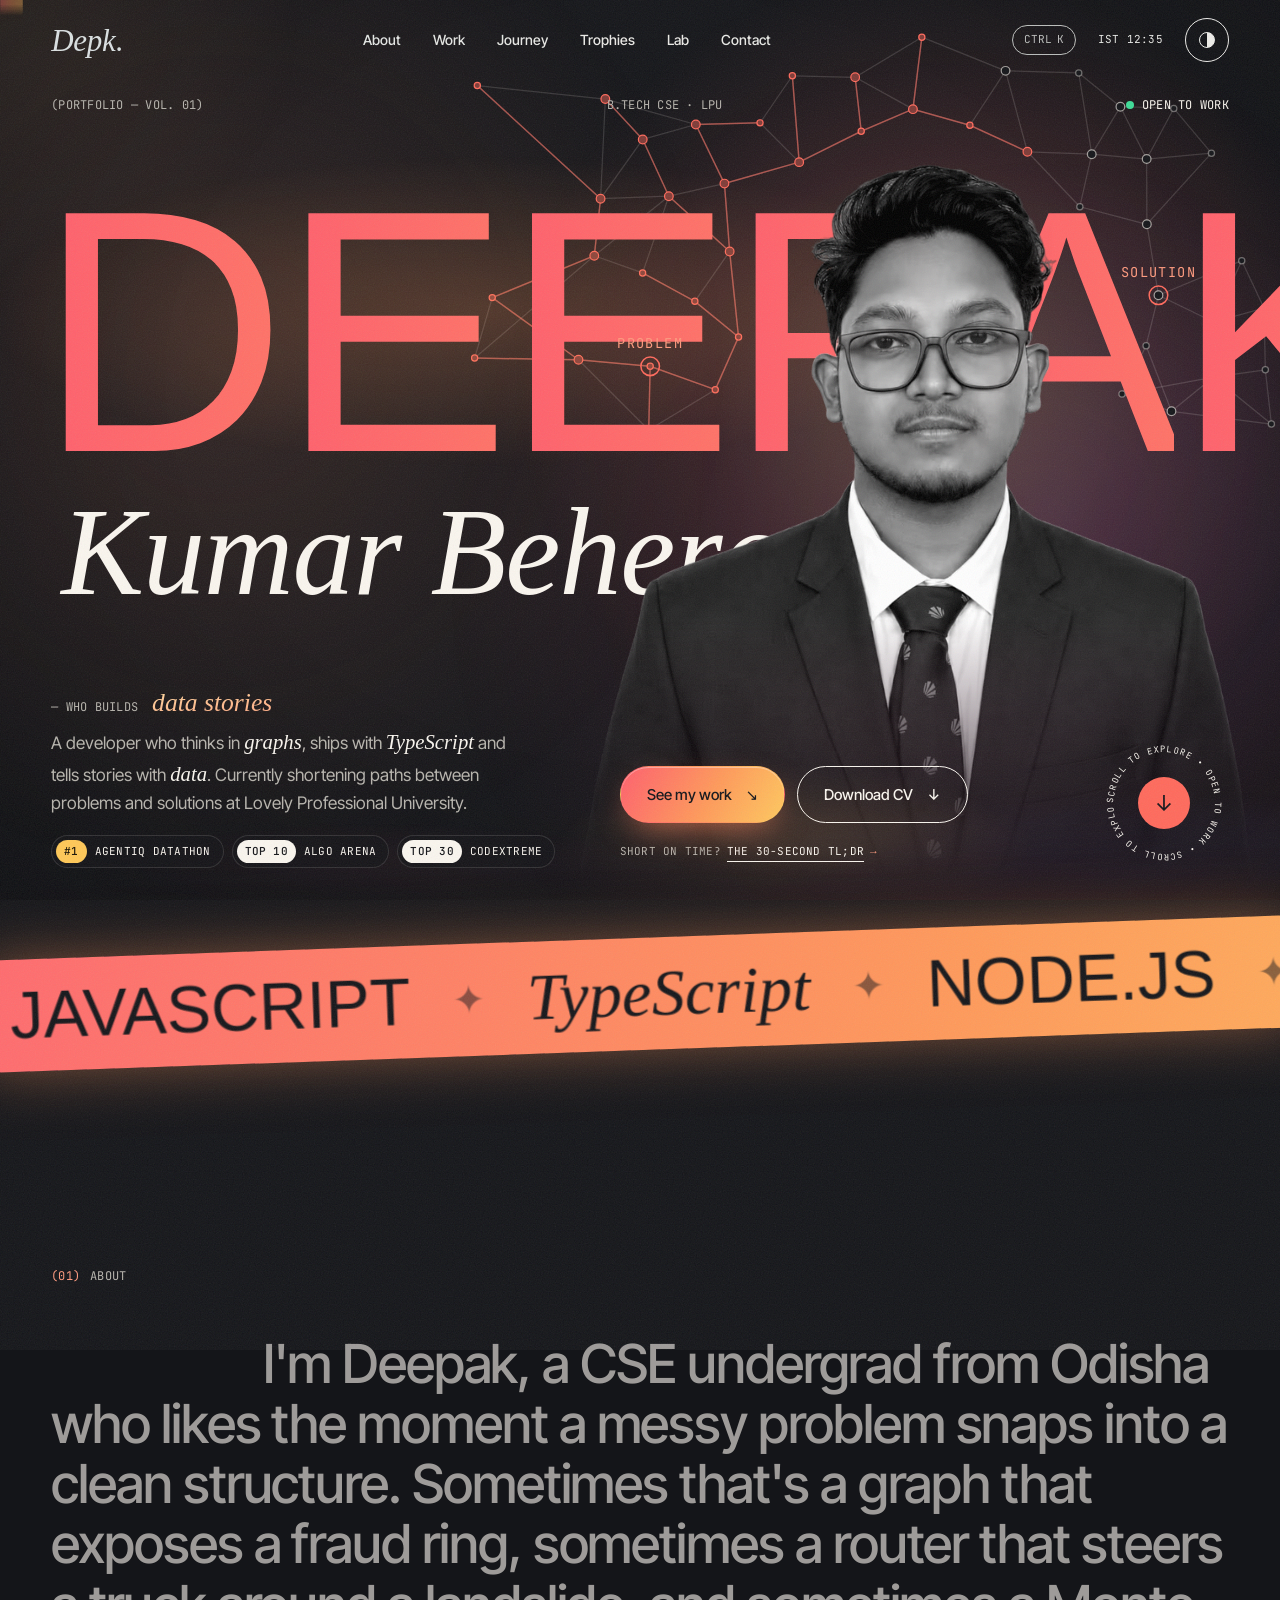
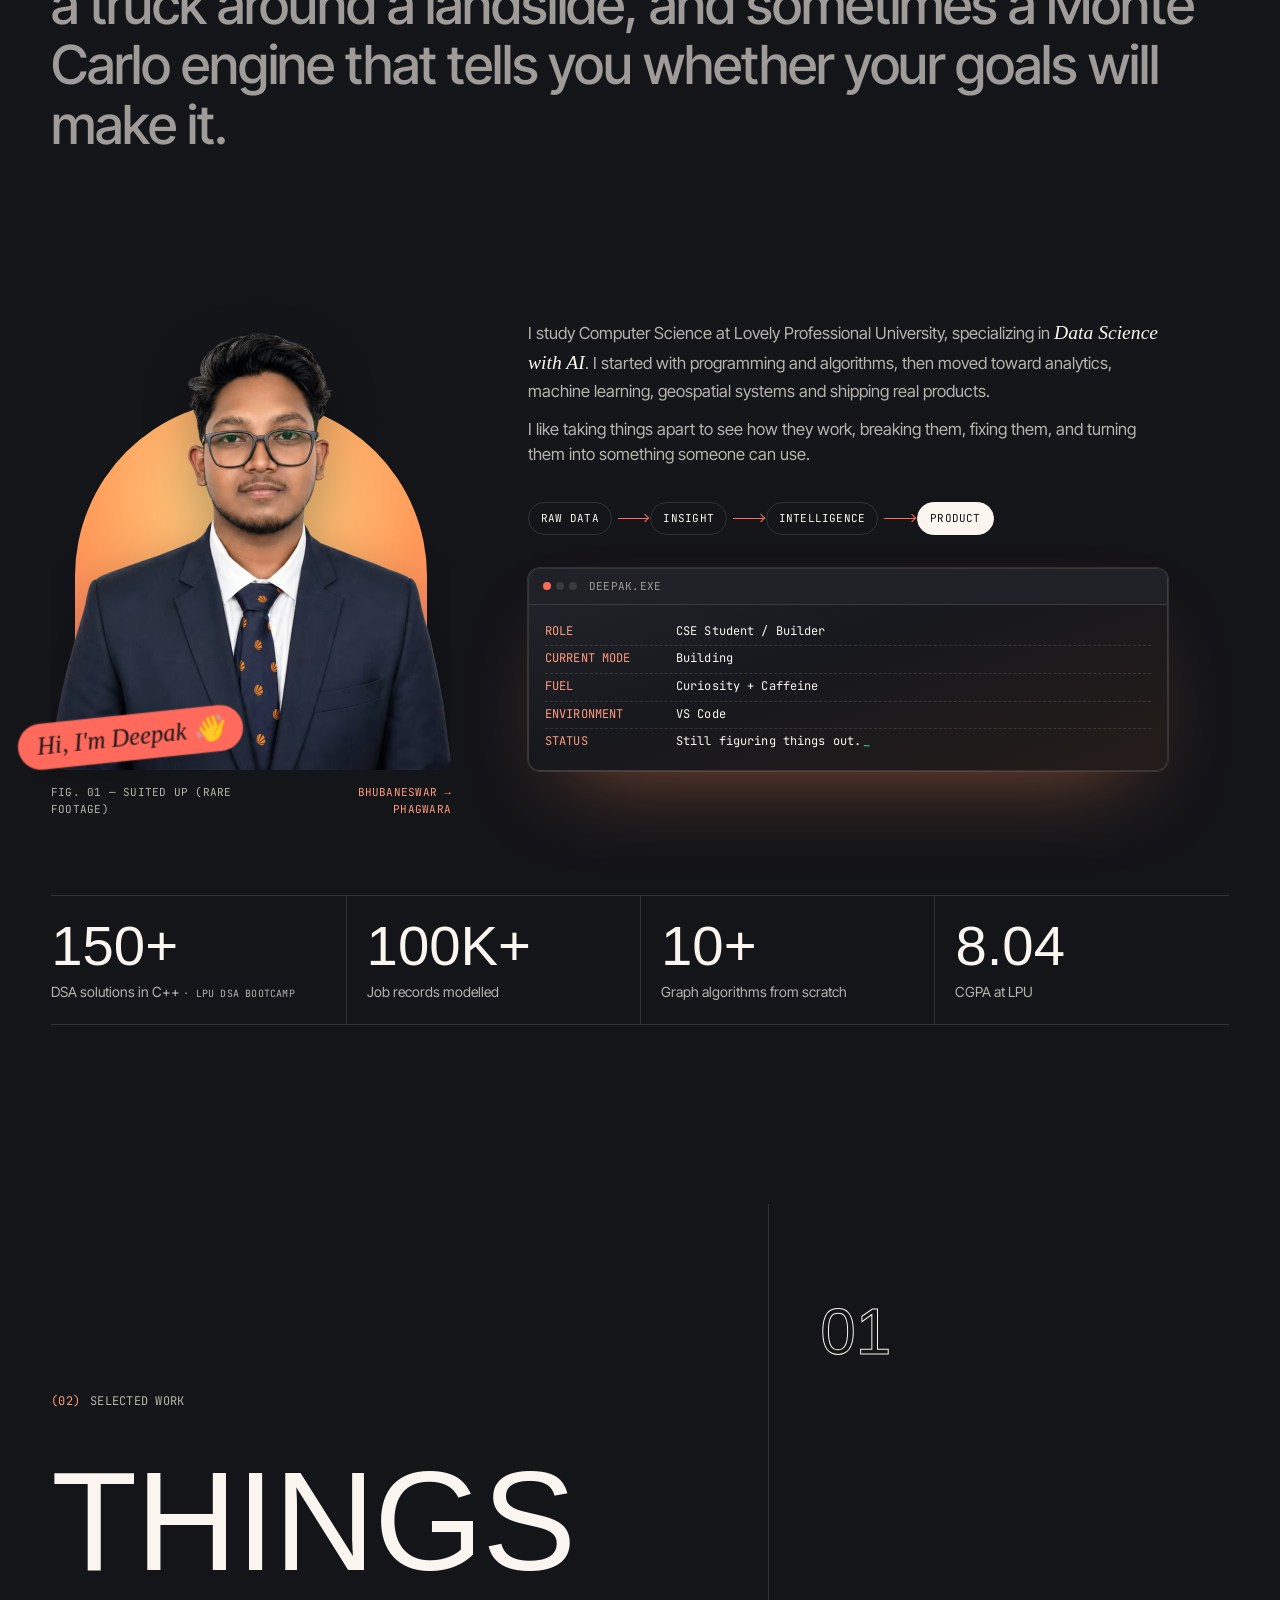
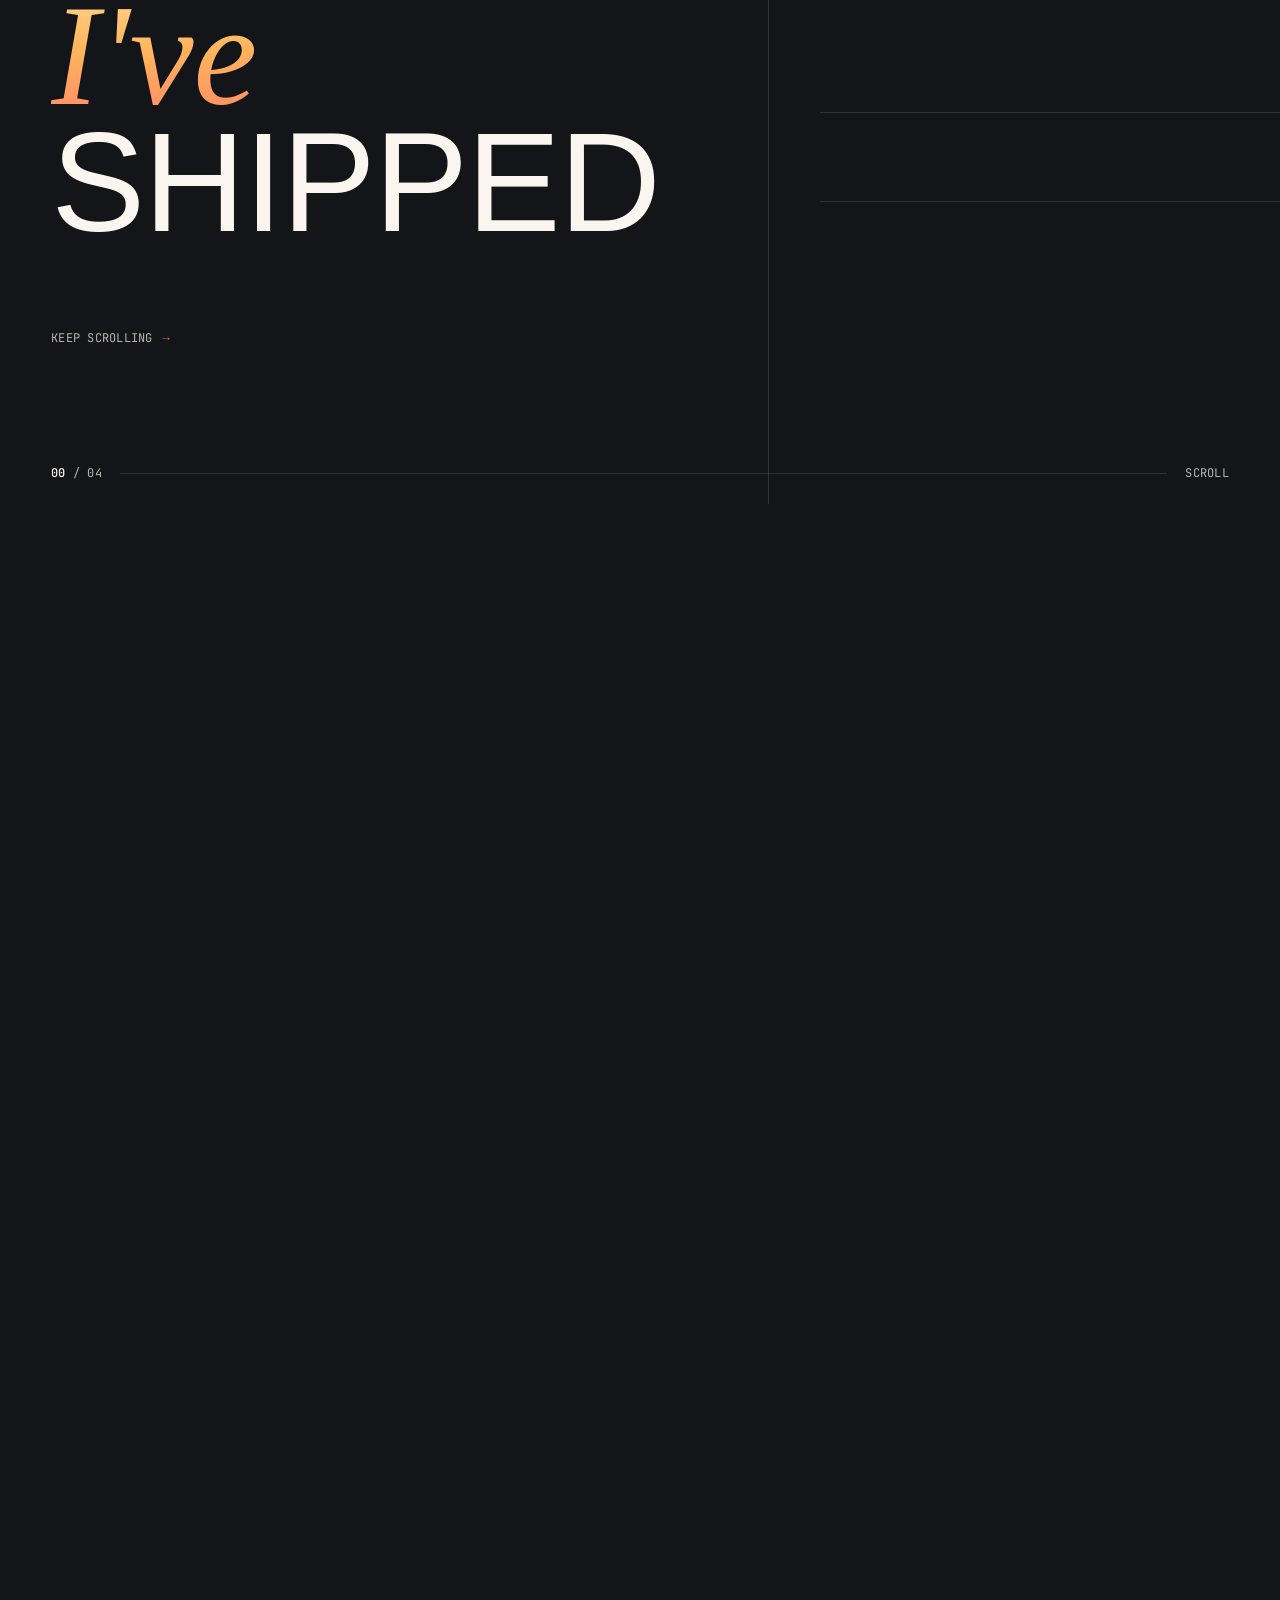
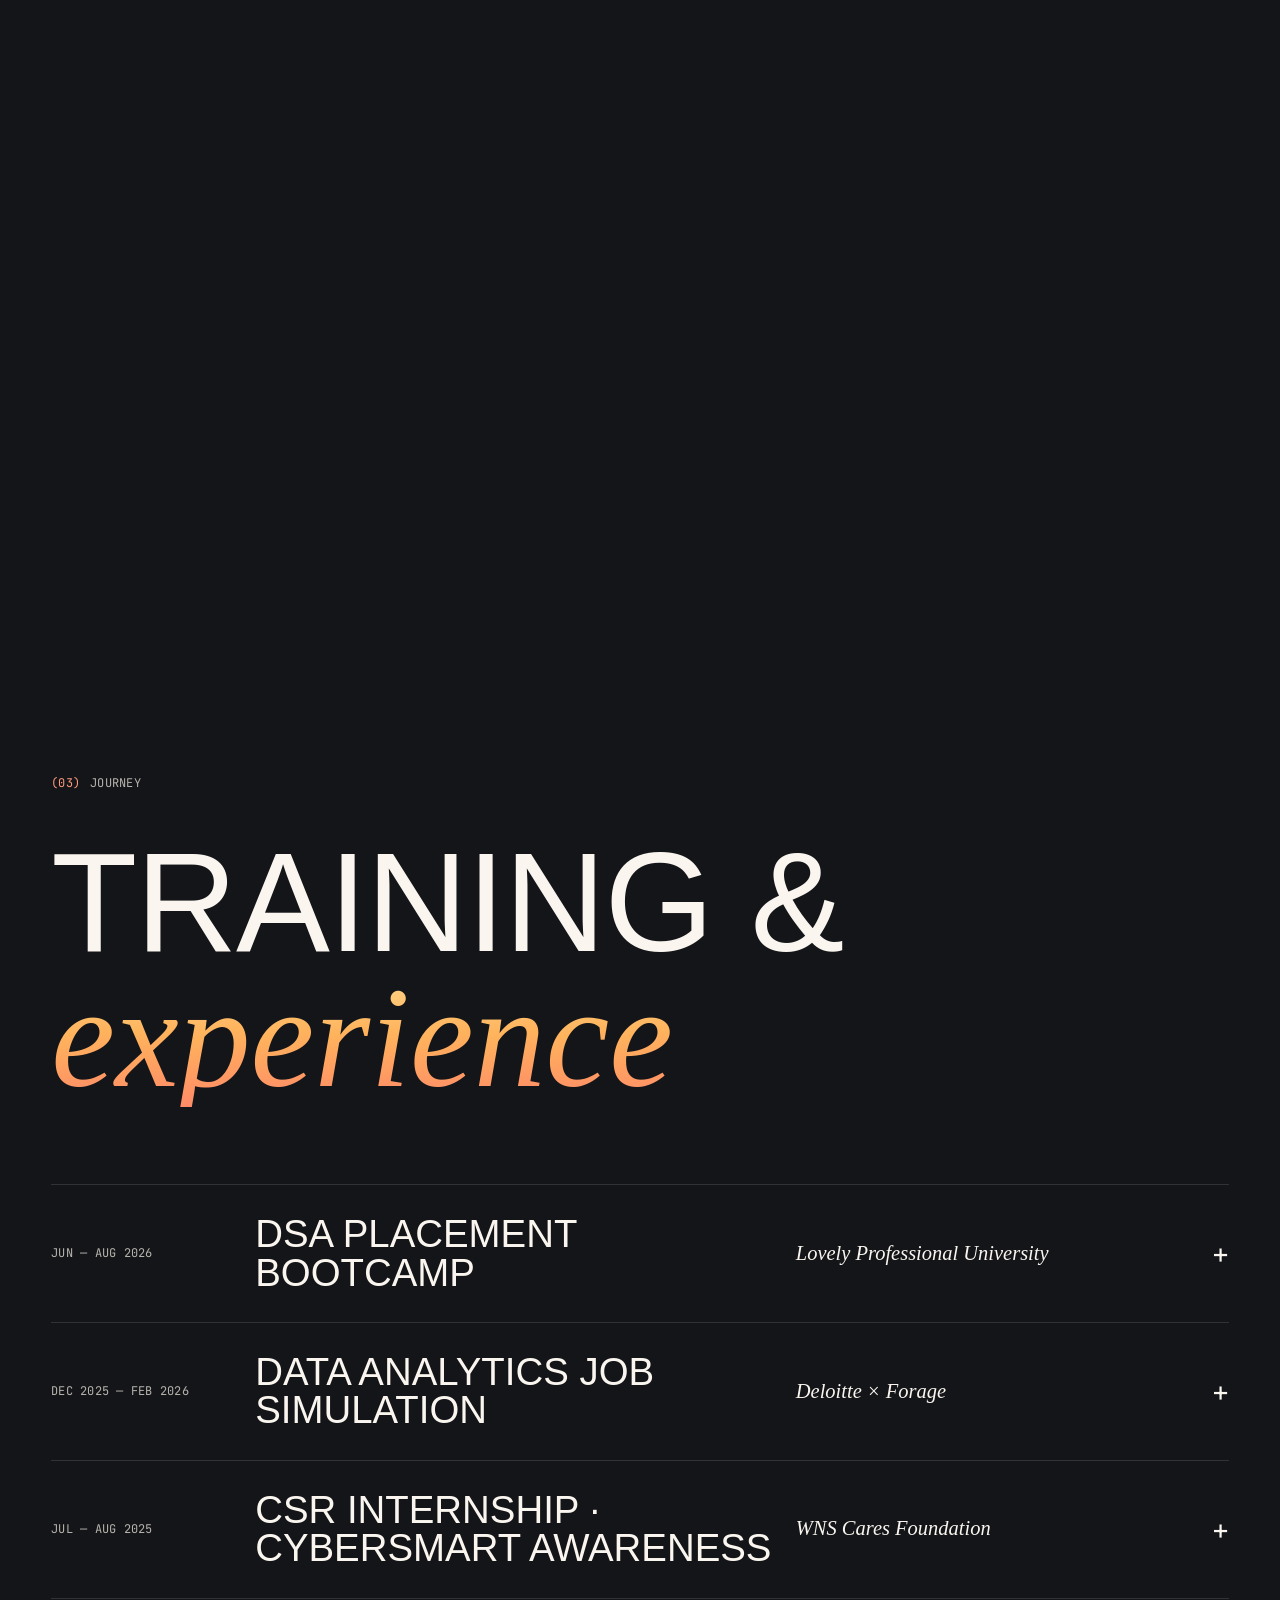
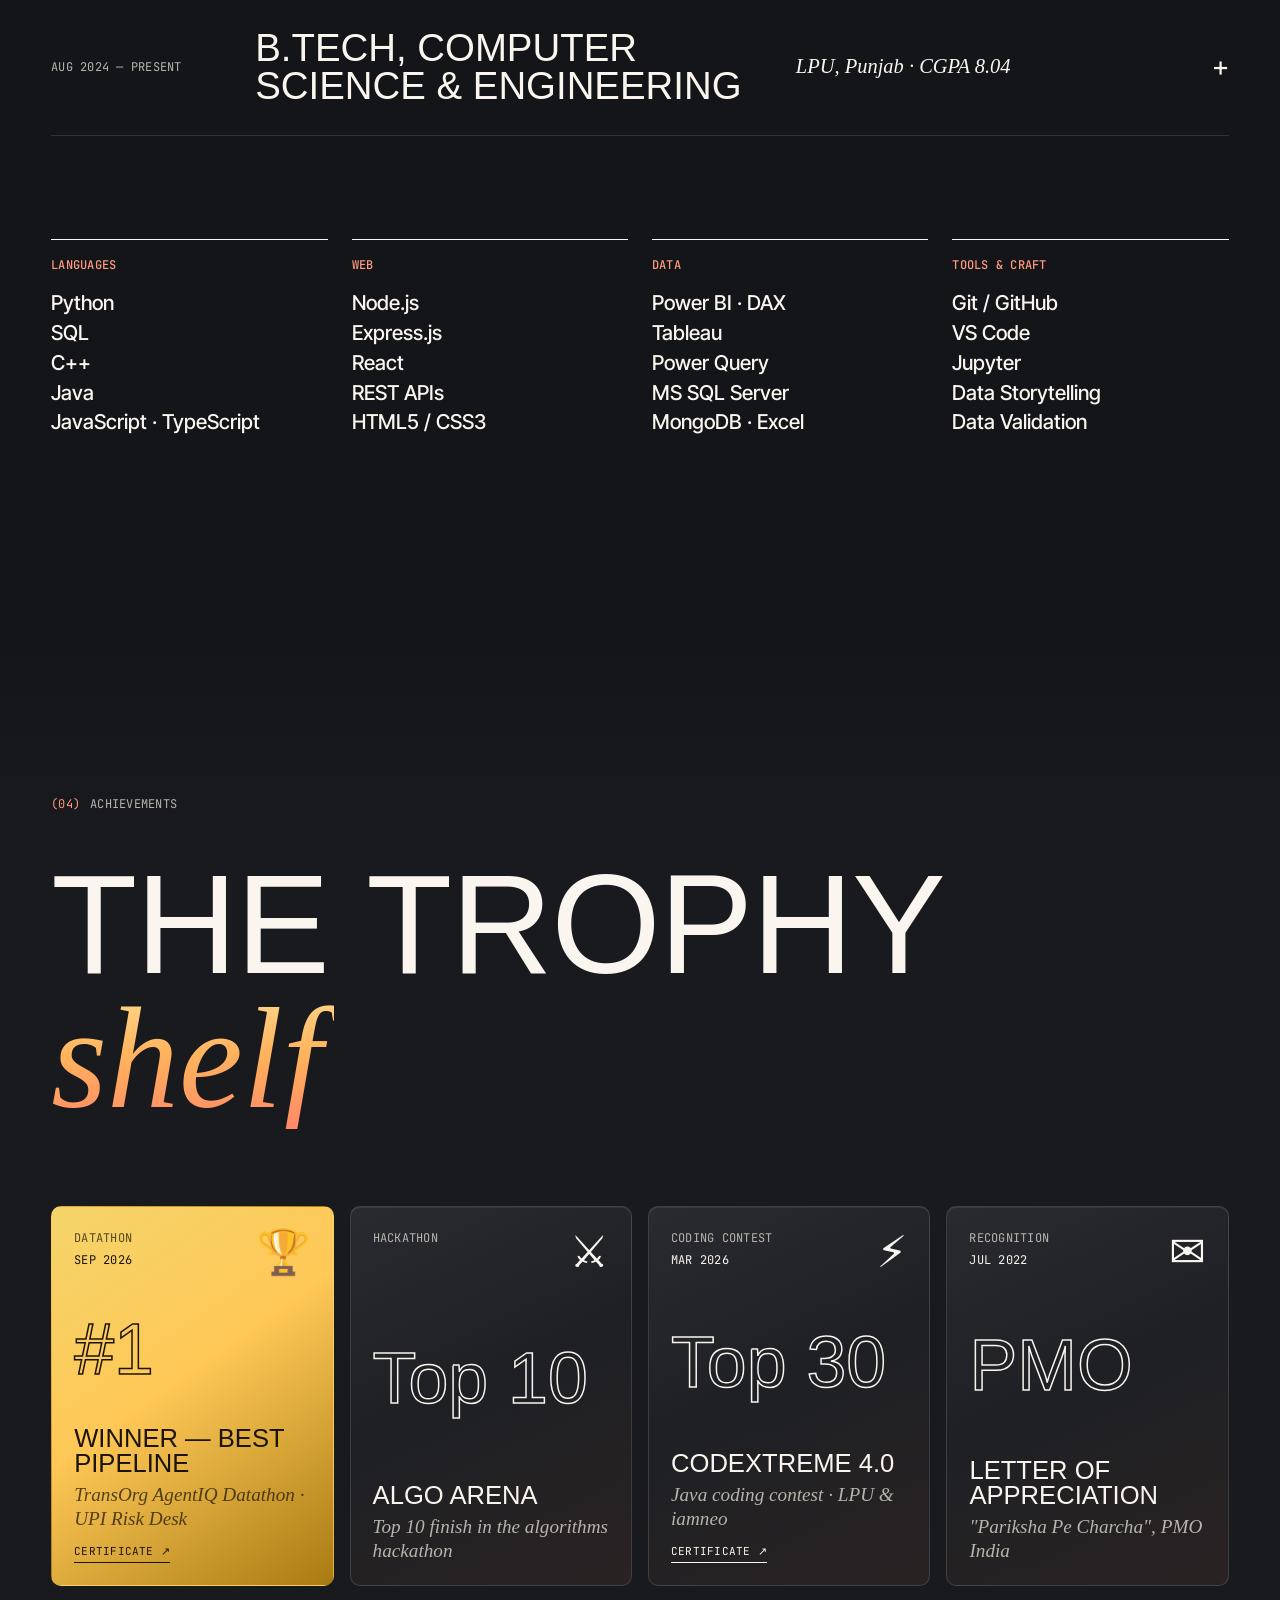
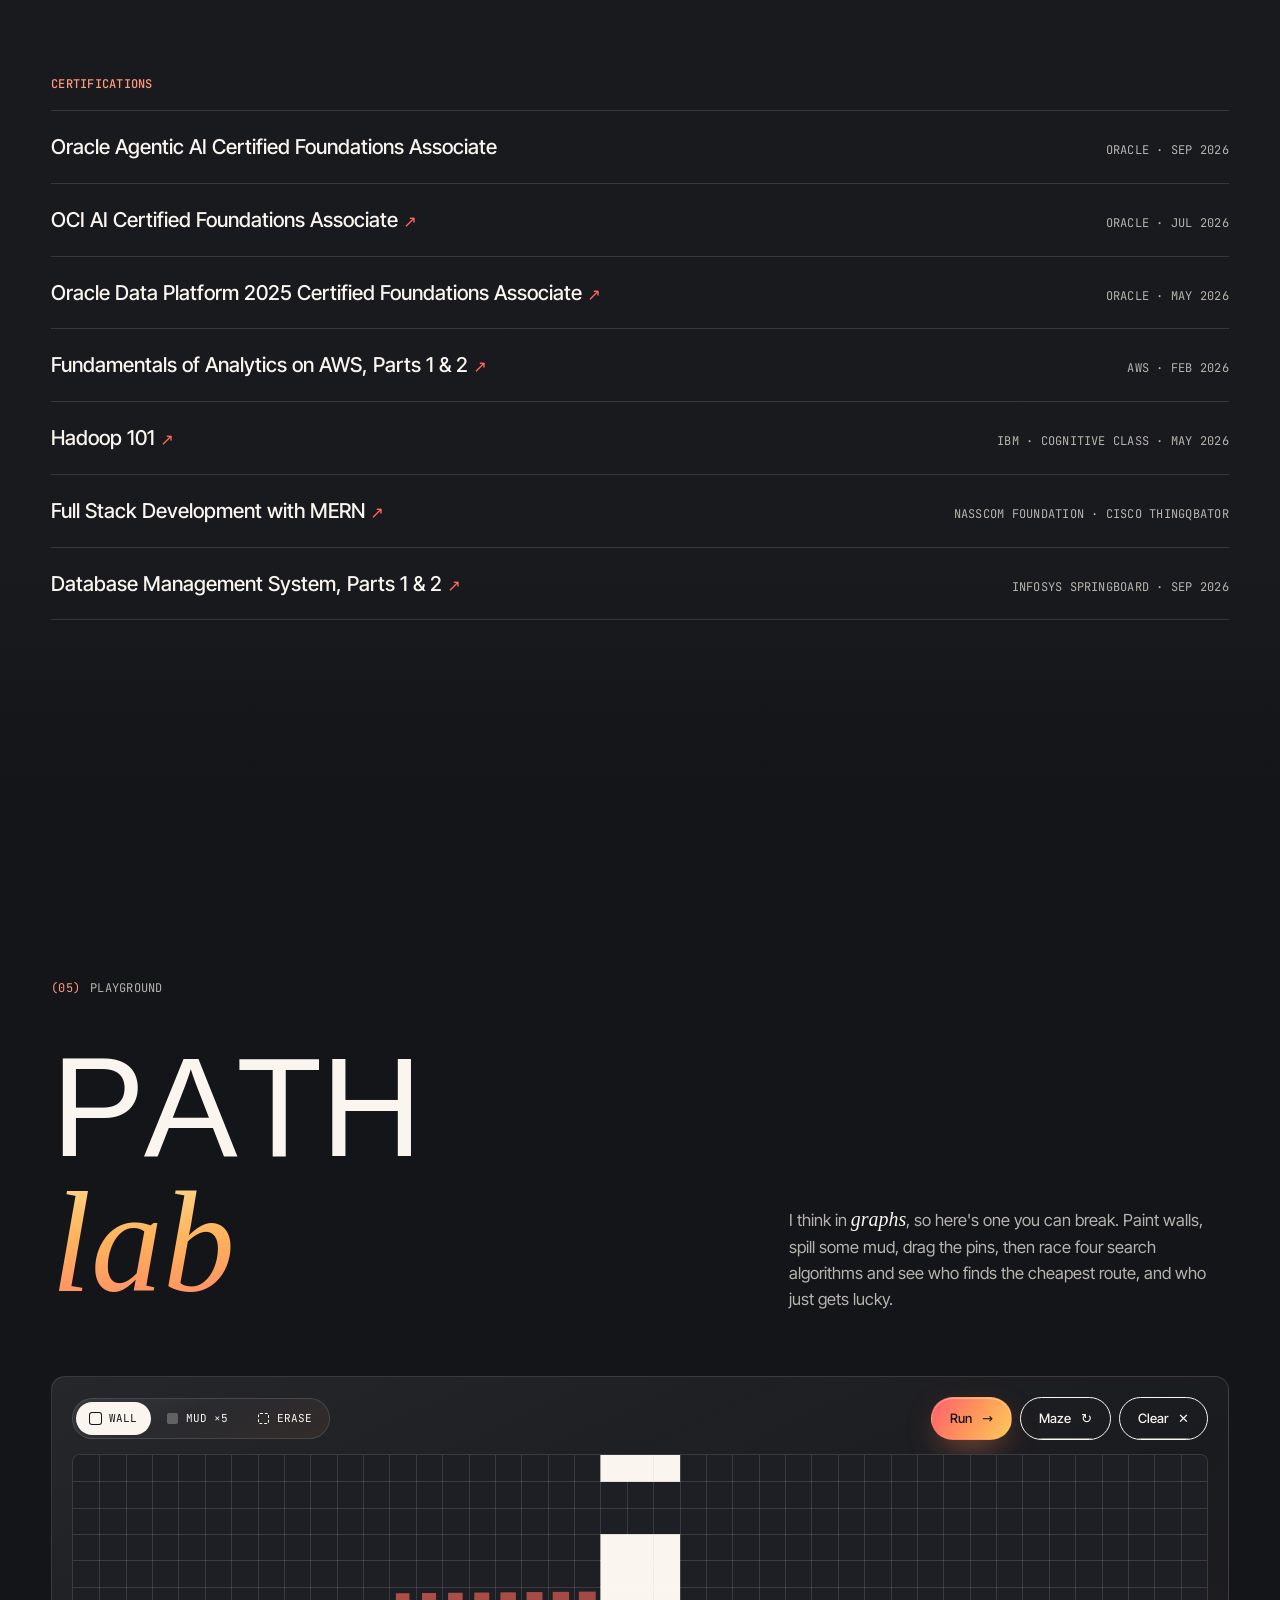
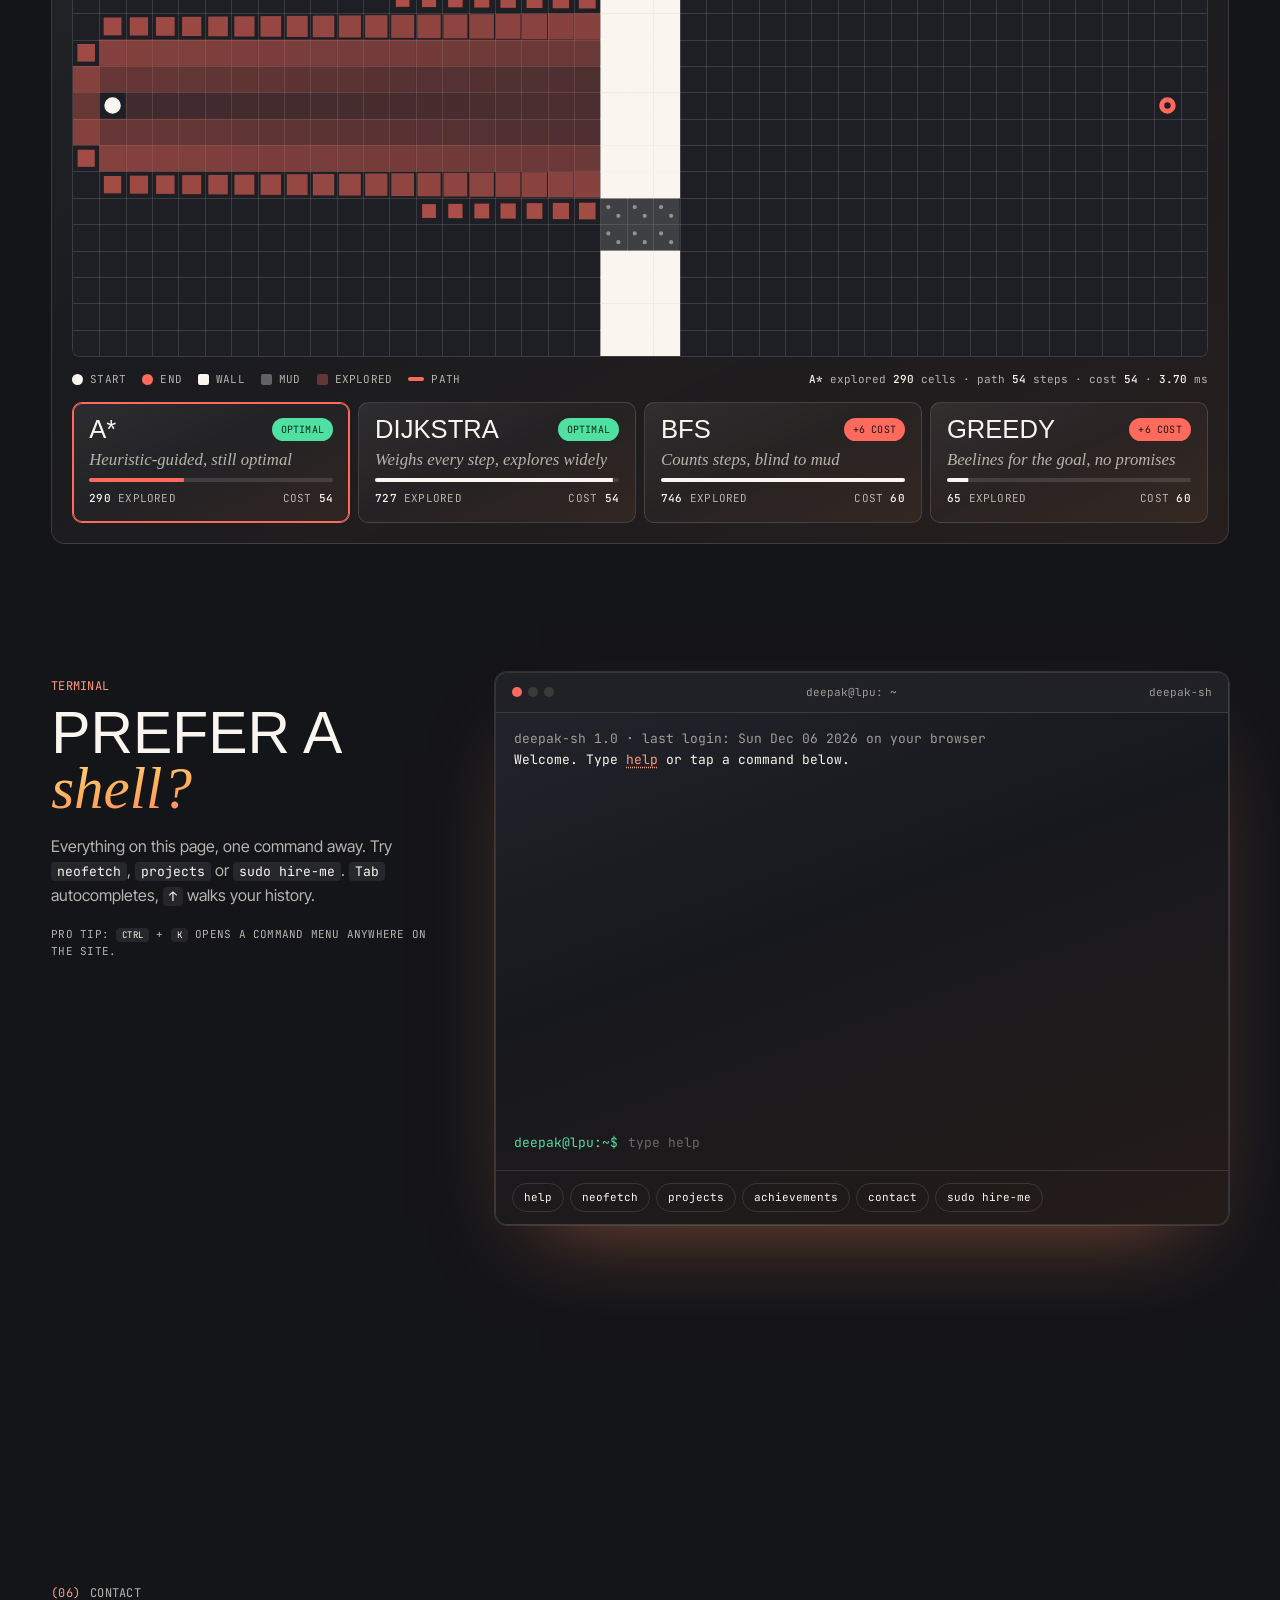
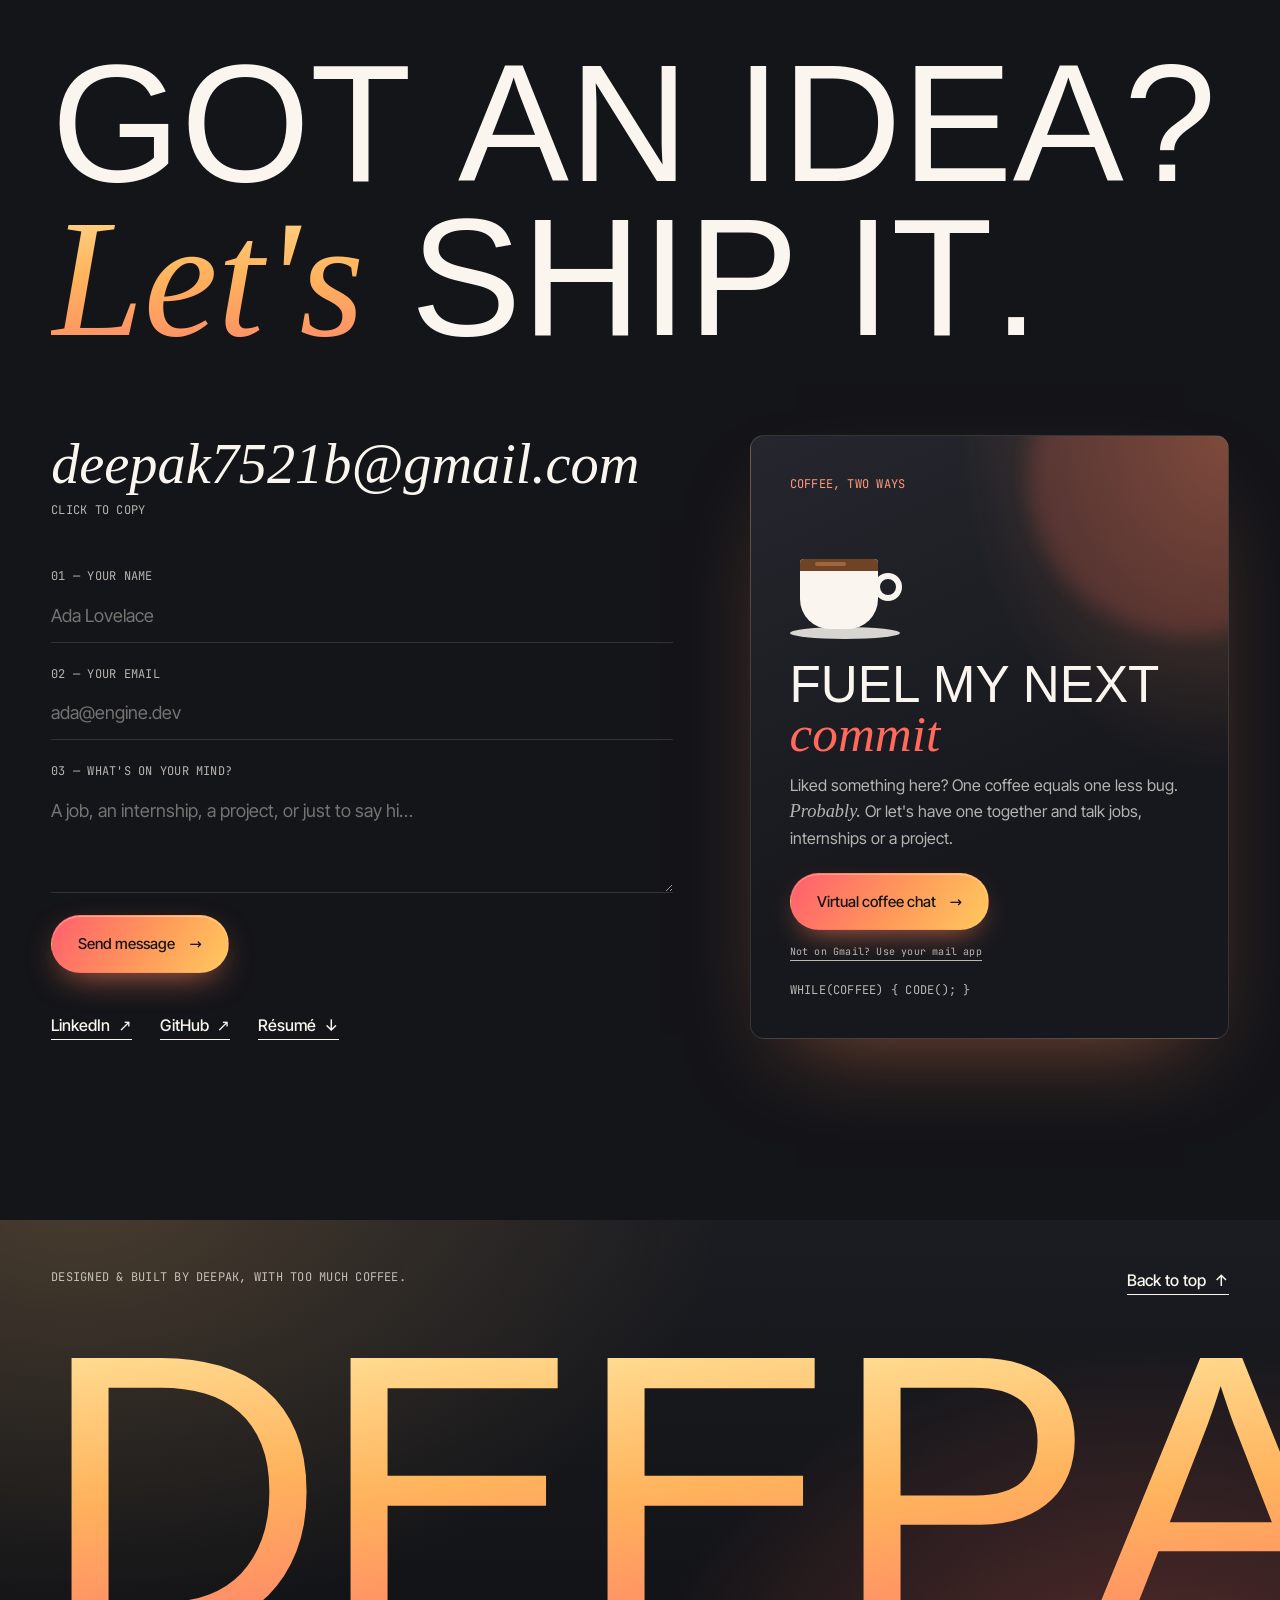
==== commit 23e757b1: "Warm the palette: positive, bright, attention-getting The crimson and forest green read as too heavy" ====
--- a/index.html
+++ b/index.html
@@ -5,7 +5,7 @@
   <meta name="viewport" content="width=device-width, initial-scale=1.0" />
   <title>Deepak Kumar Behera — Developer & Data Analyst</title>
   <meta name="description" content="Portfolio of Deepak Kumar Behera — full-stack developer, data analyst and graph-algorithm nerd. B.Tech CSE @ LPU (CGPA 8.04), AgentIQ Datathon winner." />
-  <meta name="theme-color" content="#061412" />
+  <meta name="theme-color" content="#141519" />
   <meta property="og:type" content="website" />
   <meta property="og:title" content="Deepak Kumar Behera — Portfolio" />
   <meta property="og:description" content="Full-stack apps, AI agents & data stories. Datathon winner · Top 10 Algo Arena · Top 30 CodeXtreme." />
@@ -37,7 +37,7 @@
     "sameAs": ["https://github.com/Deepak17kb", "https://linkedin.com/in/deepak-kumarbehera"]
   }
   </script>
-  <link rel="icon" href="data:image/svg+xml,%3Csvg xmlns='http://www.w3.org/2000/svg' viewBox='0 0 64 64'%3E%3Crect width='64' height='64' rx='14' fill='%231A1B1A'/%3E%3Ctext x='50%25' y='56%25' text-anchor='middle' dominant-baseline='middle' font-family='Georgia,serif' font-style='italic' font-size='38' fill='%23DC143C'%3Ed%3C/text%3E%3C/svg%3E" />
+  <link rel="icon" href="data:image/svg+xml,%3Csvg xmlns='http://www.w3.org/2000/svg' viewBox='0 0 64 64'%3E%3Crect width='64' height='64' rx='14' fill='%23141519'/%3E%3Ctext x='50%25' y='56%25' text-anchor='middle' dominant-baseline='middle' font-family='Georgia,serif' font-style='italic' font-size='38' fill='%23FF6A5C'%3Ed%3C/text%3E%3C/svg%3E" />
 
   <!-- fonts and libraries are self-hosted: no third-party connections before first paint -->
   <link rel="preload" as="font" type="font/woff2" href="assets/fonts/anton-normal-latin-1.woff2" crossorigin />
@@ -72,7 +72,7 @@
   </div>
 
   <!-- ============ OVERLAYS ============ -->
-  <!-- the page's light: slow-moving green and crimson glows behind everything; they drift, follow the scroll and the pointer -->
+  <!-- the page's light: slow-moving warm glows behind everything; they drift, follow the scroll and the pointer -->
   <div class="ambient" aria-hidden="true"><i class="ambient__a"></i><i class="ambient__b"></i><i class="ambient__c"></i><i class="ambient__spot"></i></div>
   <div class="grain" aria-hidden="true"></div>
   <div class="progress" aria-hidden="true"><span></span></div>
@@ -126,11 +126,11 @@
     <section class="hero">
       <!-- flowing strands (js/hero-field.js); they start drawing under the intro loader -->
       <div class="hero__field" aria-hidden="true" hidden><canvas></canvas></div>
-      <!-- a red light beam left of the head, and its glow pooling on a glossy floor -->
-      <div class="hero__beam" aria-hidden="true"></div>
+      <!-- the warm light of the sun below, reaching the floor -->
       <div class="hero__floor" aria-hidden="true"></div>
       <!-- behind the photo: a small road network that keeps routing from a problem to a solution, around the portrait -->
       <div class="hero__aura" aria-hidden="true">
+        <span class="hero__sun"></span>
         <svg class="route-graph" viewBox="-435 -240 1957 1559" focusable="false"></svg>
       </div>
       <!-- the live route, its runner and the PROBLEM/SOLUTION pins: above the name, still below the photo -->
--- a/css/style.css
+++ b/css/style.css
@@ -166,32 +166,35 @@
   unicode-range: U+0000-00FF, U+0131, U+0152-0153, U+02BB-02BC, U+02C6, U+02DA, U+02DC, U+0304, U+0308, U+0329, U+2000-206F, U+20AC, U+2122, U+2191, U+2193, U+2212, U+2215, U+FEFF, U+FFFD;
 }
 
-/* Palette: charcoal black, forest green, crimson red (every text pair checked for WCAG AA) */
+/* Palette: warm charcoal with a coral-amber-gold sunrise; green only as small fresh accents.
+   Every text pair is checked by hand: the gradients stay above 3:1 for large text, small text above 4.5:1. */
 :root {
-  --paper: #F2F2EE;
-  --paper-2: #E6E7E2;
-  --ink: #1C1D1C; /* charcoal */
-  --muted: #585C57;
-  --line: rgba(28, 29, 28, 0.16);
-  --accent: #DC143C; /* crimson: buttons, highlights, the route */
-  --accent-text: #B3102F; /* small crimson text: 4.5:1 on paper and paper-2 */
-  --accent-ink: #FFFFFF;
-  --green: #1F7A35; /* forest green: big serif highlights */
-  --green-text: #1A6A2D; /* small green text */
-  --green-fill: #1F7A35; /* green surfaces with white text on them */
+  --paper: #FFF9F2;
+  --paper-2: #FFF1E3;
+  --ink: #1B1C20; /* charcoal */
+  --muted: #5F5A54;
+  --line: rgba(27, 28, 32, 0.14);
+  --accent: #EE4B3E; /* coral: fills, large text, the route */
+  --accent-text: #BF3320; /* small coral text */
+  --accent-ink: #15161A;
+  --green: #12925E; /* fresh green: status dots and small accents only */
+  --green-text: #0B6E46;
   --gold: #D4A72C;
-  --card: #FAFAF7;
-  --grad-red: linear-gradient(172deg, #E8243C 0%, #C8102E 50%, #8A0C24 100%);
-  --grad-name: linear-gradient(172deg, #E8243C 0%, #C8102E 55%, #8A0C24 100%);
-  --grad-soft: linear-gradient(172deg, #D81B38, #B3102F);
-  --grad-green: linear-gradient(172deg, #25944F 0%, #1F7A35 50%, #0F4F22 100%);
-  --surface: linear-gradient(155deg, rgba(255, 255, 255, .88), rgba(255, 255, 255, .6) 46%, rgba(220, 20, 60, .05));
-  --surface-solid: linear-gradient(155deg, #FFFFFF, #F4F6F2 55%, #F9EEF0);
-  --light-a: rgba(31, 122, 83, .16);
-  --light-b: rgba(220, 20, 60, .11);
-  --light-c: rgba(99, 177, 156, .16);
-  --light-spot: rgba(220, 20, 60, .07);
-  --vignette: rgba(28, 40, 34, .10);
+  --card: #FFFFFF;
+  --grad-flow: linear-gradient(90deg, #E8344A 0%, #EE4E2B 25%, #DC5C0C 50%, #EE4E2B 75%, #E8344A 100%); /* repeats, so it can flow */
+  --grad-warm: linear-gradient(172deg, #DE5A17 0%, #DB4029 52%, #C9302F 100%);
+  --grad-soft: linear-gradient(172deg, #D9531F, #BF3320);
+  --grad-cta: linear-gradient(120deg, #FF6A6F, #FF9A5A 55%, #FFC95E);
+  --surface: linear-gradient(155deg, rgba(255, 255, 255, .92), rgba(255, 255, 255, .66) 46%, rgba(255, 170, 110, .14));
+  --surface-solid: linear-gradient(155deg, #FFFFFF, #FFF8F0 55%, #FFEFE2);
+  --light-a: rgba(255, 176, 92, .26);
+  --light-b: rgba(255, 110, 130, .16);
+  --light-c: rgba(255, 222, 150, .28);
+  --light-spot: rgba(255, 170, 110, .10);
+  --vignette: rgba(120, 80, 40, .05);
+  --sun-a: rgba(255, 196, 113, .5);
+  --sun-b: rgba(255, 140, 100, .18);
+  --name-glow: rgba(255, 150, 90, .16);
   --portrait-opacity: 1;
 
   --f-display: 'Anton', 'Impact', sans-serif;
@@ -205,30 +208,32 @@
 }
 
 [data-theme="dark"] {
-  --paper: #061412; /* the deep green-black of the reference */
-  --paper-2: #0B1F1A;
-  --ink: #EDF1EC;
-  --muted: #9FB0A8;
-  --line: rgba(159, 190, 176, 0.16);
-  --accent: #DC143C;
-  --accent-text: #FF6F86; /* 4.5:1 even on the brightest green glow */
-  --accent-ink: #FFFFFF;
-  --green: #4FC48A;
-  --green-text: #5CC79A;
-  --green-fill: #1F7A35;
-  --gold: #E8BE4A;
-  --card: #0C211C;
-  --grad-red: linear-gradient(172deg, #FF7478 0%, #F2283C 46%, #DE1C36 100%); /* numbers: stays above 3:1 to the bottom */
-  --grad-name: linear-gradient(172deg, #F2323C 0%, #DC1A33 58%, #B5142C 100%); /* the big name: deep, matte */
-  --grad-soft: linear-gradient(172deg, #FF9A9E, #FF6F86); /* smaller italic words */
-  --grad-green: linear-gradient(172deg, #A8E6C8 0%, #4FC48A 42%, #1F9455 100%);
-  --surface: linear-gradient(155deg, rgba(99, 177, 156, .11), rgba(8, 26, 22, .62) 44%, rgba(220, 20, 60, .09));
-  --surface-solid: linear-gradient(155deg, #103029, #081E19 55%, #1C0D11);
-  --light-a: rgba(31, 122, 83, .36);
-  --light-b: rgba(200, 16, 40, .32);
-  --light-c: rgba(99, 177, 156, .17);
-  --light-spot: rgba(226, 28, 52, .13);
-  --vignette: rgba(0, 0, 0, .55);
+  --paper: #141519; /* charcoal black */
+  --paper-2: #1B1C21;
+  --ink: #FAF6EF;
+  --muted: #B7B4AD;
+  --line: rgba(250, 246, 239, 0.13);
+  --accent: #FF6A5C;
+  --accent-text: #FF9A7E;
+  --accent-ink: #15161A;
+  --green: #3DDC97;
+  --green-text: #4FE0A2;
+  --gold: #FFC857;
+  --card: #1E1F25;
+  --grad-flow: linear-gradient(90deg, #FF5F6D 0%, #FF9A5A 25%, #FFC95E 50%, #FF9A5A 75%, #FF5F6D 100%);
+  --grad-warm: linear-gradient(172deg, #FFE29A 0%, #FFB35C 48%, #FF7E6B 100%);
+  --grad-soft: linear-gradient(172deg, #FFD9A0, #FFA27F);
+  --grad-cta: linear-gradient(120deg, #FF5F6D, #FF9A5A 55%, #FFC95E);
+  --surface: linear-gradient(155deg, rgba(255, 255, 255, .08), rgba(255, 255, 255, .028) 46%, rgba(255, 150, 90, .08));
+  --surface-solid: linear-gradient(155deg, #26272E, #1A1B20 55%, #2C201C);
+  --light-a: rgba(255, 150, 110, .13);
+  --light-b: rgba(255, 90, 130, .14);
+  --light-c: rgba(112, 124, 255, .10); /* a cool note: warm light alone turns charcoal brown */
+  --light-spot: rgba(255, 190, 130, .09);
+  --vignette: rgba(0, 0, 0, .22);
+  --sun-a: rgba(255, 200, 120, .24);
+  --sun-b: rgba(255, 120, 110, .10);
+  --name-glow: rgba(255, 150, 90, .22);
   --portrait-opacity: 1;
 }
 
@@ -300,7 +305,7 @@
   letter-spacing: -.01em;
   margin-bottom: clamp(40px, 6vw, 80px);
 }
-.big-title .serif { font-size: 1.02em; color: var(--green); }
+.big-title .serif { font-size: 1.02em; color: var(--accent); }
 
 /* ---------- Buttons & links ---------- */
 .btn {
@@ -521,8 +526,8 @@
 }
 .hero__meta { display: flex; justify-content: space-between; gap: 16px; color: var(--muted); }
 .hero__status { display: inline-flex; align-items: center; gap: 8px; color: var(--ink); }
-.hero__status i { width: 8px; height: 8px; border-radius: 50%; background: var(--green); box-shadow: 0 0 0 0 rgba(47, 154, 72, .6); animation: pulse 2s infinite; }
-@keyframes pulse { 70% { box-shadow: 0 0 0 10px rgba(47, 154, 72, 0); } 100% { box-shadow: 0 0 0 0 rgba(47, 154, 72, 0); } }
+.hero__status i { width: 8px; height: 8px; border-radius: 50%; background: var(--green); box-shadow: 0 0 0 0 rgba(61, 220, 151, .6); animation: pulse 2s infinite; }
+@keyframes pulse { 70% { box-shadow: 0 0 0 10px rgba(61, 220, 151, 0); } 100% { box-shadow: 0 0 0 0 rgba(61, 220, 151, 0); } }
 
 /* two boxes with the photo's geometry: the aura (behind the name) and the face (in front of it) */
 .hero__face, .hero__aura, .hero__marks {
@@ -573,8 +578,8 @@
   -webkit-mask-image: linear-gradient(to bottom, #000 62%, transparent 98%);
   mask-image: linear-gradient(to bottom, #000 62%, transparent 98%);
 }
-.hero > :not(.hero__face):not(.hero__aura):not(.hero__marks):not(.hero__field):not(.hero__beam):not(.hero__floor) { position: relative; z-index: 1; }
-.hero > .hero__bottom, .hero > .hero__meta { z-index: 3; } /* buttons and the meta row stay above the photo and the route */
+.hero > :not(.hero__face):not(.hero__aura):not(.hero__marks):not(.hero__field):not(.hero__floor):not(.hero__bottom):not(.hero__meta) { position: relative; z-index: 1; }
+.hero > .hero__bottom, .hero > .hero__meta { position: relative; z-index: 3; } /* buttons and the meta row stay above the photo and the route */
 
 .hero__title {
   --hero-fs: min(27vw, 42vh, 30rem);
@@ -627,7 +632,7 @@
 
 /* ---------- Marquee ---------- */
 .marquee {
-  background: var(--green-fill); color: #F2F2EE; /* 4.8:1 */
+  background: var(--accent); color: #15161A;
   padding: 22px 0; overflow: hidden;
   transform: rotate(-2deg) scale(1.04);
   margin: 40px 0;
@@ -636,7 +641,7 @@
 .marquee__track { display: flex; gap: 40px; width: max-content; will-change: transform; }
 .marquee span { font-family: var(--f-display); font-size: clamp(2rem, 5vw, 4rem); text-transform: uppercase; line-height: 1; }
 .marquee span:nth-of-type(even) { font-family: var(--f-serif); font-style: italic; text-transform: none; }
-.marquee b { color: rgba(242, 242, 238, .55); font-size: clamp(1.5rem, 3vw, 2.4rem); align-self: center; font-weight: 400; }
+.marquee b { color: rgba(21, 22, 26, .5); font-size: clamp(1.5rem, 3vw, 2.4rem); align-self: center; font-weight: 400; }
 
 /* ---------- About ---------- */
 .about__manifesto {
@@ -672,7 +677,7 @@
 
 /* DEEPAK.EXE: same window chrome as the terminal */
 .exe {
-  --t-bg: #081A16; --t-bar: #0E2620; --t-fg: #EDF1EC; --t-dim: #8FA39B; --t-line: rgba(159, 190, 176, .14); --t-green: #5CC79A; --t-acc: #FF5C78;
+  --t-bg: #17181D; --t-bar: #202127; --t-fg: #FAF6EF; --t-dim: #A09D97; --t-line: rgba(250, 246, 239, .12); --t-green: #4FE0A2; --t-acc: #FF9A7E;
   background: var(--t-bg); color: var(--t-fg); border: 1px solid var(--t-line); border-radius: 12px; overflow: hidden;
   box-shadow: 0 30px 60px -36px rgba(0, 0, 0, .55);
 }
@@ -748,7 +753,7 @@
 .project__year { color: var(--muted); }
 .project__body { flex: 1; display: grid; grid-template-columns: 1fr 1fr; gap: clamp(24px, 5vw, 80px); align-items: center; min-height: 0; }
 .project__title { font-family: var(--f-display); font-weight: 400; text-transform: uppercase; font-size: clamp(2.6rem, min(7vw, 12vh), 7rem); line-height: .92; }
-.project__title .serif { color: var(--green); }
+.project__title .serif { color: var(--accent); }
 .project__tag { font-size: clamp(1.1rem, min(2vw, 3.4vh), 1.8rem); line-height: 1.2; margin: 10px 0 min(26px, 2.6vh); max-width: 34ch; }
 .project__metrics { list-style: none; display: flex; gap: clamp(18px, 3vw, 40px); padding: min(18px, 1.8vh) 0; border-top: 1px solid var(--line); border-bottom: 1px solid var(--line); margin-bottom: min(20px, 2vh); }
 .project__metrics li { display: flex; flex-direction: column; }
@@ -1006,7 +1011,7 @@
 .algo__name { font-family: var(--f-display); font-size: clamp(1.4rem, 2vw, 1.9rem); text-transform: uppercase; line-height: 1; }
 .algo__desc { font-family: var(--f-serif); font-style: italic; font-size: 1.05rem; line-height: 1.2; color: var(--muted); }
 .algo__flag { font-size: 10px; padding: 3px 8px; border-radius: 100px; border: 1px solid var(--line); white-space: nowrap; color: var(--muted); }
-.algo__flag.is-good { background: #5CC072; border-color: transparent; color: #0B2A14; }
+.algo__flag.is-good { background: #4FE0A2; border-color: transparent; color: #0B2A1C; }
 .algo__flag.is-bad { background: var(--accent); border-color: transparent; color: var(--accent-ink); }
 .algo__bar { height: 4px; border-radius: 4px; background: var(--line); overflow: hidden; }
 .algo__bar i { display: block; height: 100%; background: var(--ink); transform-origin: left; transform: scaleX(0); transition: transform .6s var(--ease); }
@@ -1018,7 +1023,7 @@
 .shell { display: grid; grid-template-columns: minmax(240px, 380px) 1fr; gap: clamp(28px, 5vw, 80px); align-items: start; margin-top: clamp(80px, 10vw, 140px); }
 .shell__kicker { color: var(--accent-text); }
 .shell__intro h3 { font-family: var(--f-display); font-weight: 400; text-transform: uppercase; font-size: clamp(2.6rem, 4.6vw, 4.4rem); line-height: .92; margin: 10px 0 18px; }
-.shell__intro h3 .serif { color: var(--green); }
+.shell__intro h3 .serif { color: var(--accent); }
 .shell__intro p { color: var(--muted); }
 .shell__intro code, .shell__intro kbd {
   font-family: var(--f-mono); font-size: .82em; color: var(--ink);
@@ -1028,7 +1033,7 @@
 @media (hover: none) { .shell__tip { display: none; } } /* no keyboard shortcuts on touch */
 
 .term {
-  --t-bg: #081A16; --t-bar: #0E2620; --t-fg: #EDF1EC; --t-dim: #8FA39B; --t-line: rgba(159, 190, 176, .14); --t-green: #5CC79A; --t-acc: #FF5C78;
+  --t-bg: #17181D; --t-bar: #202127; --t-fg: #FAF6EF; --t-dim: #A09D97; --t-line: rgba(250, 246, 239, .12); --t-green: #4FE0A2; --t-acc: #FF9A7E;
   background: var(--t-bg); color: var(--t-fg);
   border: 1px solid var(--t-line); border-radius: 12px; overflow: hidden;
   font-family: var(--f-mono); font-size: 13px; line-height: 1.6;
@@ -1049,7 +1054,7 @@
 .t-acc { color: var(--t-acc); }
 .t-dim { color: var(--t-dim); }
 .t-ok, .t-prompt { color: var(--t-green); }
-.t-err { color: #FF6B83; }
+.t-err { color: #FF8F8F; }
 .t-line a { color: var(--t-fg); text-decoration: underline; text-decoration-color: var(--accent); text-underline-offset: 3px; }
 .t-line a:hover { color: var(--t-acc); }
 .t-cmd { font: inherit; color: var(--t-acc); text-decoration: underline dotted; text-underline-offset: 3px; }
@@ -1062,9 +1067,9 @@
 .t-game { margin: 6px 0 10px; user-select: none; touch-action: none; }
 .t-game__board {
   display: grid; grid-template-columns: repeat(var(--cols), 13px); grid-auto-rows: 13px; gap: 2px;
-  padding: 8px; width: max-content; border: 1px solid var(--t-line); border-radius: 6px; background: rgba(236, 237, 233, .02);
-}
-.t-game__board i { border-radius: 3px; background: rgba(236, 237, 233, .06); }
+  padding: 8px; width: max-content; border: 1px solid var(--t-line); border-radius: 6px; background: rgba(250, 246, 239, .02);
+}
+.t-game__board i { border-radius: 3px; background: rgba(250, 246, 239, .06); }
 .t-game__board i.g-s { background: color-mix(in srgb, var(--accent) 70%, var(--t-bg)); }
 .t-game__board i.g-h { background: var(--accent); box-shadow: 0 0 0 2px color-mix(in srgb, var(--accent) 35%, transparent); }
 .t-game__board i.g-f { background: var(--t-green); border-radius: 50%; transform: scale(.8); }
@@ -1180,7 +1185,7 @@
 @media print {
   @page { size: A4; margin: 12mm 13mm; }
   :root, [data-theme="dark"] {
-    --paper: #fff; --paper-2: #fff; --ink: #1C1D1C; --muted: #555; --line: #ccc; --accent: #B3102F; --accent-text: #B3102F; --green: #1A6A2D; --gold: #E8BE4A;
+    --paper: #fff; --paper-2: #fff; --ink: #1C1D1C; --muted: #555; --line: #ccc; --accent: #BF3320; --accent-text: #BF3320; --green: #0E7A4E; --gold: #E8BE4A;
   }
   html, body { background: #fff !important; color: #111; }
   body > :not(.tldr) { display: none !important; }
@@ -1211,7 +1216,7 @@
 
 /* ---------- Contact ---------- */
 .contact__title { font-family: var(--f-display); font-weight: 400; text-transform: uppercase; font-size: clamp(3.6rem, 13vw, 13rem); line-height: .88; margin-bottom: clamp(48px, 6vw, 90px); }
-.contact__title .serif { color: var(--green); }
+.contact__title .serif { color: var(--accent); }
 .contact__grid { display: grid; grid-template-columns: 1.3fr 1fr; gap: clamp(32px, 6vw, 96px); align-items: start; }
 
 .email { display: flex; flex-direction: column; align-items: flex-start; gap: 6px; text-align: left; margin-bottom: 48px; }
@@ -1246,13 +1251,13 @@
   content: ""; position: absolute; width: 320px; height: 320px; right: -120px; top: -120px;
   border-radius: 50%; background: var(--accent); opacity: .18; filter: blur(10px);
 }
-.coffee__kicker { color: #FF5C78; }
+.coffee__kicker { color: #FF9A7E; }
 .coffee h3 { font-family: var(--f-display); font-weight: 400; font-size: clamp(2.4rem, 4vw, 3.6rem); text-transform: uppercase; line-height: .95; }
 .coffee h3 .serif { color: var(--accent); }
 .coffee p { color: color-mix(in srgb, var(--paper) 70%, transparent); }
 .coffee p em { font-family: var(--f-serif); font-size: 1.15em; }
 .coffee__fine { color: color-mix(in srgb, var(--paper) 72%, transparent); margin-top: 6px; }
-.btn--coffee { align-self: flex-start; background: var(--green-fill); color: #fff; border-color: var(--green-fill); margin-top: 8px; }
+.btn--coffee { align-self: flex-start; background: var(--accent); color: #15161A; border-color: var(--accent); margin-top: 8px; }
 .btn--coffee::before { background: var(--accent); }
 .btn--coffee:hover { color: #fff; border-color: var(--accent); }
 .btn--coffee:hover i { transform: rotate(-12deg) scale(1.2); }
@@ -1265,7 +1270,7 @@
 .btn--chat { color: var(--paper); border-color: color-mix(in srgb, var(--paper) 45%, transparent); }
 .btn--chat::before { background: var(--paper); }
 .btn--chat:hover { color: var(--ink); border-color: var(--paper); }
-html:not(.has-upi) .btn--chat { background: var(--green-fill); color: #fff; border-color: var(--green-fill); }
+html:not(.has-upi) .btn--chat { background: var(--accent); color: #15161A; border-color: var(--accent); }
 html:not(.has-upi) .btn--chat::before { background: var(--accent); }
 html:not(.has-upi) .btn--chat:hover { color: #fff; border-color: var(--accent); }
 
@@ -1286,7 +1291,7 @@
 .cafe__x:hover { background: color-mix(in srgb, var(--ink) 8%, transparent); }
 .cafe__kicker { color: var(--accent-text); font-size: 11px; }
 .cafe__title { font-family: var(--f-display); font-weight: 400; text-transform: uppercase; font-size: clamp(2.2rem, 5vw, 3.2rem); line-height: .95; margin: 8px 0 18px; }
-.cafe__title .serif { color: var(--green); }
+.cafe__title .serif { color: var(--accent); }
 .cafe__sizes { display: grid; grid-template-columns: repeat(4, 1fr); gap: 8px; }
 .cafe__sizes button {
   display: flex; flex-direction: column; align-items: flex-start; gap: 2px; min-height: 64px; padding: 10px 12px;
@@ -1350,7 +1355,7 @@
 .ghlive[hidden] { display: none; }
 .ghlive:hover { border-color: var(--accent); }
 .ghlive b { color: var(--paper); font-weight: 500; }
-.ghlive__dot { width: 8px; height: 8px; border-radius: 50%; background: #5CC072; box-shadow: 0 0 0 0 rgba(92, 192, 114, .6); animation: pulse 2s infinite; }
+.ghlive__dot { width: 8px; height: 8px; border-radius: 50%; background: #4FE0A2; box-shadow: 0 0 0 0 rgba(79, 224, 162, .6); animation: pulse 2s infinite; }
 .ghlive__label { color: var(--paper); }
 .ghlive__bars { display: inline-flex; align-items: flex-end; gap: 2px; height: 18px; }
 .ghlive__bars i { width: 5px; height: calc(var(--h) * 18px); min-height: 2px; border-radius: 1px; background: color-mix(in srgb, var(--paper) 22%, transparent); }
@@ -1375,7 +1380,7 @@
 /* ---------- Easter egg ---------- */
 .rain { position: fixed; top: -60px; z-index: 970; pointer-events: none; font-size: 32px; }
 
-/* ---------- Lit shading: colours that glow, fade and move instead of flat fills ---------- */
+/* ---------- Lit shading: warm colour that glows, fades and moves instead of flat fills ---------- */
 /* The page's light: three big soft glows and a pointer light, drifting behind everything.
    They move on `translate` / `scale` (compositor only); the scroll and pointer move them through `transform`. */
 .ambient { position: fixed; inset: 0; z-index: -1; overflow: hidden; pointer-events: none; }
@@ -1399,130 +1404,124 @@
   left: -24vmax; top: -24vmax; width: 48vmax; height: 48vmax;
   background: radial-gradient(closest-side, var(--light-spot), transparent);
 }
-.ambient::after { content: ""; position: absolute; inset: 0; background: radial-gradient(ellipse at 50% 42%, transparent 46%, var(--vignette) 100%); }
+.ambient::after { content: ""; position: absolute; inset: 0; background: radial-gradient(ellipse at 50% 42%, transparent 52%, var(--vignette) 100%); }
 @keyframes light-a { 0%, 100% { translate: -6vw -4vh; scale: 1; } 50% { translate: 13vw 11vh; scale: 1.18; } }
 @keyframes light-b { 0%, 100% { translate: 5vw 5vh; scale: 1.1; } 50% { translate: -14vw -9vh; scale: .94; } }
 @keyframes light-c { 0%, 100% { translate: 4vw -3vh; scale: 1; } 50% { translate: -12vw 13vh; scale: 1.22; } }
 @media (hover: none), (pointer: coarse) { .ambient__spot { display: none; } }
 
-/* Hero: the red beam stands left of the head, soft on every edge, and breathes */
-.hero__beam {
-  position: absolute; z-index: 0; top: -8%; bottom: 14%; left: 47%; width: 14%; pointer-events: none;
-  background: linear-gradient(180deg, transparent 0%, rgba(186, 30, 35, .55) 18%, #FD1819 56%, rgba(180, 20, 30, .7) 82%, transparent 100%);
-  clip-path: polygon(46% 0, 74% 0, 100% 100%, 8% 100%);
-  filter: blur(26px); transform: skewX(-8deg); opacity: .62;
-  animation: beam 8s ease-in-out infinite;
-}
-[data-theme="light"] .hero__beam { opacity: .3; mix-blend-mode: multiply; }
-@keyframes beam { 0%, 100% { opacity: .5; } 45% { opacity: .78; } 60% { opacity: .62; } }
-[data-theme="light"] .hero__beam { animation: none; }
-
-/* ...and pools on a glossy floor, with a sage reflection beside it */
+/* Hero: a soft sun rises behind the portrait. Round and soft, so it never makes an edge at head height */
+.hero__sun {
+  position: absolute; left: 52%; top: 30%; width: 124%; aspect-ratio: 1; translate: -50% -50%;
+  border-radius: 50%; pointer-events: none;
+  background: radial-gradient(closest-side, var(--sun-a), var(--sun-b) 54%, transparent);
+  animation: sun 9s ease-in-out infinite;
+}
+@keyframes sun { 0%, 100% { opacity: .8; scale: 1; } 50% { opacity: 1; scale: 1.06; } }
+
+/* ...and warms the floor under it */
 .hero__floor {
   position: absolute; z-index: 0; left: 0; right: 0; bottom: 0; height: 30%; pointer-events: none;
   background:
-    radial-gradient(24% 42% at 58% 80%, rgba(253, 24, 25, .5), transparent 72%),
-    radial-gradient(34% 34% at 30% 96%, rgba(220, 20, 60, .2), transparent 72%),
-    radial-gradient(44% 46% at 88% 92%, rgba(99, 177, 156, .15), transparent 72%);
+    radial-gradient(26% 44% at 62% 82%, var(--sun-a), transparent 72%),
+    radial-gradient(34% 34% at 30% 96%, var(--light-b), transparent 72%),
+    radial-gradient(44% 46% at 90% 92%, var(--light-c), transparent 72%);
   -webkit-mask-image: linear-gradient(to bottom, transparent, #000 45%, #000 70%, transparent);
   mask-image: linear-gradient(to bottom, transparent, #000 45%, #000 70%, transparent);
-  animation: floor 8s ease-in-out infinite;
-}
-[data-theme="light"] .hero__floor { opacity: .5; }
-@keyframes floor { 0%, 100% { opacity: .72; scale: 1 1; } 45% { opacity: 1; scale: 1.05 1; } }
-[data-theme="light"] .hero__floor { animation: none; }
-
-/* DEEPAK: shaded crimson with a glow behind it and a sheen that crosses the letters */
+  animation: floor 9s ease-in-out infinite;
+}
+@keyframes floor { 0%, 100% { opacity: .7; scale: 1 1; } 50% { opacity: 1; scale: 1.05 1; } }
+
+/* DEEPAK: one sunrise gradient flowing through all six letters. Each letter shows a twelfth of a
+   repeating tile and is a twelfth of the loop ahead of the last, so the colour runs across the whole word. */
 .hero__name { color: var(--accent); }
 .hero__title::before {
   content: ""; position: absolute; z-index: -1; left: -6%; top: -8%; width: 86%; height: 72%; pointer-events: none;
-  background: radial-gradient(closest-side, rgba(220, 20, 60, .3), transparent);
-  animation: glow 8s ease-in-out infinite;
-}
-[data-theme="light"] .hero__title::before { background: radial-gradient(closest-side, rgba(220, 20, 60, .12), transparent); }
-@keyframes glow { 0%, 100% { opacity: .75; } 45% { opacity: 1; } }
+  background: radial-gradient(closest-side, var(--name-glow), transparent);
+  animation: glow 9s ease-in-out infinite;
+}
+@keyframes glow { 0%, 100% { opacity: .75; } 50% { opacity: 1; } }
 .hero__name .char {
-  background-image: linear-gradient(165deg, transparent 38%, rgba(255, 196, 196, .34) 50%, transparent 62%), var(--grad-name);
-  background-size: 300% 100%, 100% 100%; background-position: 130% 0, 0 0; background-repeat: no-repeat;
+  background-image: var(--grad-flow);
+  background-size: 1200% 100%; background-repeat: repeat-x;
   -webkit-background-clip: text; background-clip: text;
   -webkit-text-fill-color: transparent;
-  animation: sheen 7s ease-in-out infinite;
-}
-.hero__name .word .char:nth-child(2) { animation-delay: .1s; }
-.hero__name .word .char:nth-child(3) { animation-delay: .2s; }
-.hero__name .word .char:nth-child(4) { animation-delay: .3s; }
-.hero__name .word .char:nth-child(5) { animation-delay: .4s; }
-.hero__name .word .char:nth-child(6) { animation-delay: .5s; }
-@keyframes sheen { 0%, 62% { background-position: 130% 0, 0 0; } 82%, 100% { background-position: -30% 0, 0 0; } }
+  animation: flow 12s linear infinite;
+}
+.hero__name .word .char:nth-child(2) { animation-delay: -1s; }
+.hero__name .word .char:nth-child(3) { animation-delay: -2s; }
+.hero__name .word .char:nth-child(4) { animation-delay: -3s; }
+.hero__name .word .char:nth-child(5) { animation-delay: -4s; }
+.hero__name .word .char:nth-child(6) { animation-delay: -5s; }
+@keyframes flow { from { background-position: 0 0; } to { background-position: 109.09% 0; } }
 .hero__name .char.is-scrambling { background: none; -webkit-text-fill-color: var(--ink); color: var(--ink); animation: none; }
 
 /* Words that used to be one flat colour are lit: per letter where the text is split, so GSAP can still move each one.
    Padding gives the slanted serif room, or its tails would fall outside the painted box. */
 .big-title .serif .char, .contact__title .serif .char {
   padding: .12em .08em; margin: -.12em -.08em;
-  background-image: var(--grad-green);
+  background-image: var(--grad-warm);
   -webkit-background-clip: text; background-clip: text; -webkit-text-fill-color: transparent;
 }
 .project__title .serif, .shell__intro h3 .serif, .cafe__title .serif {
   padding: .1em .08em; margin: -.1em -.08em;
-  background-image: var(--grad-green);
+  background-image: var(--grad-warm);
   -webkit-background-clip: text; background-clip: text; -webkit-text-fill-color: transparent;
 }
-.project__metrics strong {
-  background-image: var(--grad-red);
+.project__metrics strong, .footer__name .fl {
+  background-image: var(--grad-warm);
   -webkit-background-clip: text; background-clip: text; -webkit-text-fill-color: transparent;
 }
 .rotator__word {
   background-image: var(--grad-soft);
   -webkit-background-clip: text; background-clip: text; -webkit-text-fill-color: transparent;
 }
-.footer__name .fl {
-  background-image: var(--grad-name);
-  -webkit-background-clip: text; background-clip: text; -webkit-text-fill-color: transparent;
-}
-
-/* Buttons and bars */
+
+/* Buttons and bars: the sunrise, with dark text so they read at a glance */
 .btn--fill {
-  background: linear-gradient(135deg, #FF3B45 0%, #DC143C 50%, #8E0F26 100%); color: #fff; border-color: transparent;
-  box-shadow: 0 12px 34px -12px rgba(220, 20, 60, .75), inset 0 1px 0 rgba(255, 255, 255, .28);
-}
-.btn--fill::before { background: linear-gradient(135deg, #FF6B72, #F01A33); }
-.btn--fill:hover { color: #fff; border-color: transparent; box-shadow: 0 14px 44px -10px rgba(240, 26, 51, .95), inset 0 1px 0 rgba(255, 255, 255, .35); }
+  background: var(--grad-cta); color: #15161A; border-color: transparent;
+  box-shadow: 0 12px 34px -12px rgba(255, 130, 90, .8), inset 0 1px 0 rgba(255, 255, 255, .35);
+}
+.btn--fill::before { background: linear-gradient(120deg, #FF8088, #FFB27A 55%, #FFDC8A); }
+.btn--fill:hover { color: #15161A; border-color: transparent; box-shadow: 0 16px 46px -10px rgba(255, 150, 90, 1), inset 0 1px 0 rgba(255, 255, 255, .45); }
 .btn--coffee, html:not(.has-upi) .btn--chat {
-  background: linear-gradient(135deg, #2FA65C, #1F7A35 55%, #0F4F22); border-color: transparent;
-  box-shadow: 0 12px 30px -12px rgba(47, 166, 92, .7), inset 0 1px 0 rgba(255, 255, 255, .22);
-}
-.progress span { background: linear-gradient(90deg, #1F7A35, #DC143C 62%, #FF4D5A); box-shadow: 0 0 16px rgba(220, 20, 60, .65); }
+  background: var(--grad-cta); color: #15161A; border-color: transparent;
+  box-shadow: 0 12px 30px -12px rgba(255, 130, 90, .75), inset 0 1px 0 rgba(255, 255, 255, .3);
+}
+.btn--coffee::before, html:not(.has-upi) .btn--chat::before { background: linear-gradient(120deg, #FF8088, #FFB27A 55%, #FFDC8A); }
+.btn--coffee:hover, html:not(.has-upi) .btn--chat:hover { color: #15161A; border-color: transparent; }
+.progress span { background: var(--grad-cta); box-shadow: 0 0 16px rgba(255, 150, 90, .7); }
 .marquee {
-  background: linear-gradient(100deg, #0A3A24 0%, #1F7A35 26%, #27904C 42%, #1F7A35 58%, #0A3A24 100%);
-  background-size: 240% 100%; animation: band 11s linear infinite;
-  box-shadow: 0 0 60px -6px rgba(31, 122, 53, .55);
-}
-@keyframes band { from { background-position: 0 0; } to { background-position: -240% 0; } }
-
-/* Panels: lit glass instead of flat fills */
+  background: linear-gradient(100deg, #FF6A6F 0%, #FF9A5A 25%, #FFC95E 50%, #FF9A5A 75%, #FF6A6F 100%);
+  background-size: 300% 100%; animation: band 12s linear infinite;
+  box-shadow: 0 0 60px -6px rgba(255, 150, 90, .5);
+}
+@keyframes band { from { background-position: 0 0; } to { background-position: -300% 0; } }
+
+/* Panels: lit glass with a warm corner */
 .card:not(.card--gold), .lab__app, .algo, .seg { background: var(--surface); }
-.card:not(.card--gold) { box-shadow: inset 0 1px 0 rgba(255, 255, 255, .06); }
-.card:not(.card--gold):hover { box-shadow: 0 30px 70px -32px rgba(220, 20, 60, .6), inset 0 1px 0 rgba(255, 255, 255, .1); }
-.card__shine { background: radial-gradient(circle at var(--mx, 50%) var(--my, 50%), rgba(240, 26, 51, .24), transparent 48%); }
+.card:not(.card--gold) { box-shadow: inset 0 1px 0 rgba(255, 255, 255, .07); }
+.card:not(.card--gold):hover { box-shadow: 0 30px 70px -32px rgba(255, 140, 90, .6), inset 0 1px 0 rgba(255, 255, 255, .12); }
+.card__shine { background: radial-gradient(circle at var(--mx, 50%) var(--my, 50%), rgba(255, 180, 110, .22), transparent 48%); }
 .card--gold .card__shine { background: radial-gradient(circle at var(--mx, 50%) var(--my, 50%), rgba(255, 255, 255, .35), transparent 45%); }
-.project__visual { background: var(--surface-solid); box-shadow: 0 40px 90px -46px rgba(220, 20, 60, .55), inset 0 1px 0 rgba(255, 255, 255, .06); }
+.project__visual { background: var(--surface-solid); box-shadow: 0 40px 90px -46px rgba(255, 140, 90, .5), inset 0 1px 0 rgba(255, 255, 255, .07); }
+.portrait__arch { background: radial-gradient(circle at 50% 26%, #FFDC8A, #FF9A5A 52%, #FF6A6F); }
 .trophies { background: linear-gradient(180deg, transparent, color-mix(in srgb, var(--paper-2) 70%, transparent) 12%, color-mix(in srgb, var(--paper-2) 70%, transparent) 88%, transparent); }
-.term, .exe { background: linear-gradient(160deg, #0E2620, var(--t-bg) 42%, #140B0F); box-shadow: 0 40px 90px -44px rgba(220, 20, 60, .5), 0 0 0 1px var(--t-line); }
-
-/* The coffee card and the footer stay dark and lit in both themes */
+.term, .exe { background: linear-gradient(160deg, #24252C, var(--t-bg) 44%, #241C19); box-shadow: 0 40px 90px -44px rgba(255, 140, 90, .5), 0 0 0 1px var(--t-line); }
+
+/* The coffee card and the footer stay dark and glowing in both themes */
 .coffee {
-  --ink: #081A16; --paper: #EDF1EC;
-  background: radial-gradient(90% 90% at 100% 0%, rgba(220, 20, 60, .3), transparent 62%), linear-gradient(155deg, #0E2A23, #081A16 62%);
-  border: 1px solid rgba(159, 190, 176, .16);
-  box-shadow: 0 40px 90px -44px rgba(220, 20, 60, .5);
+  --ink: #17181D; --paper: #FAF6EF;
+  background: radial-gradient(90% 90% at 100% 0%, rgba(255, 150, 90, .3), transparent 62%), linear-gradient(155deg, #26272E, #17181D 62%);
+  border: 1px solid rgba(250, 246, 239, .13);
+  box-shadow: 0 40px 90px -44px rgba(255, 140, 90, .5);
 }
 .footer {
-  --paper: #EDF1EC; --ink: #061412;
+  --paper: #FAF6EF; --ink: #141519;
   background:
-    radial-gradient(58% 120% at 90% 112%, rgba(220, 20, 60, .42), transparent 72%),
-    radial-gradient(70% 120% at 6% -6%, rgba(31, 122, 83, .46), transparent 72%),
-    linear-gradient(180deg, #081A16, #040D0B);
+    radial-gradient(58% 120% at 90% 112%, rgba(255, 106, 92, .36), transparent 72%),
+    radial-gradient(70% 120% at 6% -6%, rgba(255, 190, 100, .2), transparent 72%),
+    linear-gradient(180deg, #1B1C21, #101114);
 }
 
 /* ---------- Responsive ---------- */
@@ -1555,7 +1554,7 @@
   /* phones: the portrait sits top-right behind the big name, as a faint watermark */
   .hero__face, .hero__aura, .hero__marks { top: 70px; bottom: auto; right: -12vw; height: min(52vh, 100vw); }
   /* the photo is a see-through watermark here, so anything behind it would show across the face */
-  .hero__aura, .hero__marks, .hero__beam { display: none; }
+  .hero__aura, .hero__marks { display: none; }
   .hero__face { z-index: 0; --portrait-opacity: .3; } /* faint watermark behind the name, as before */
   .hero__bottom { grid-template-columns: 1fr; gap: 24px; }
 
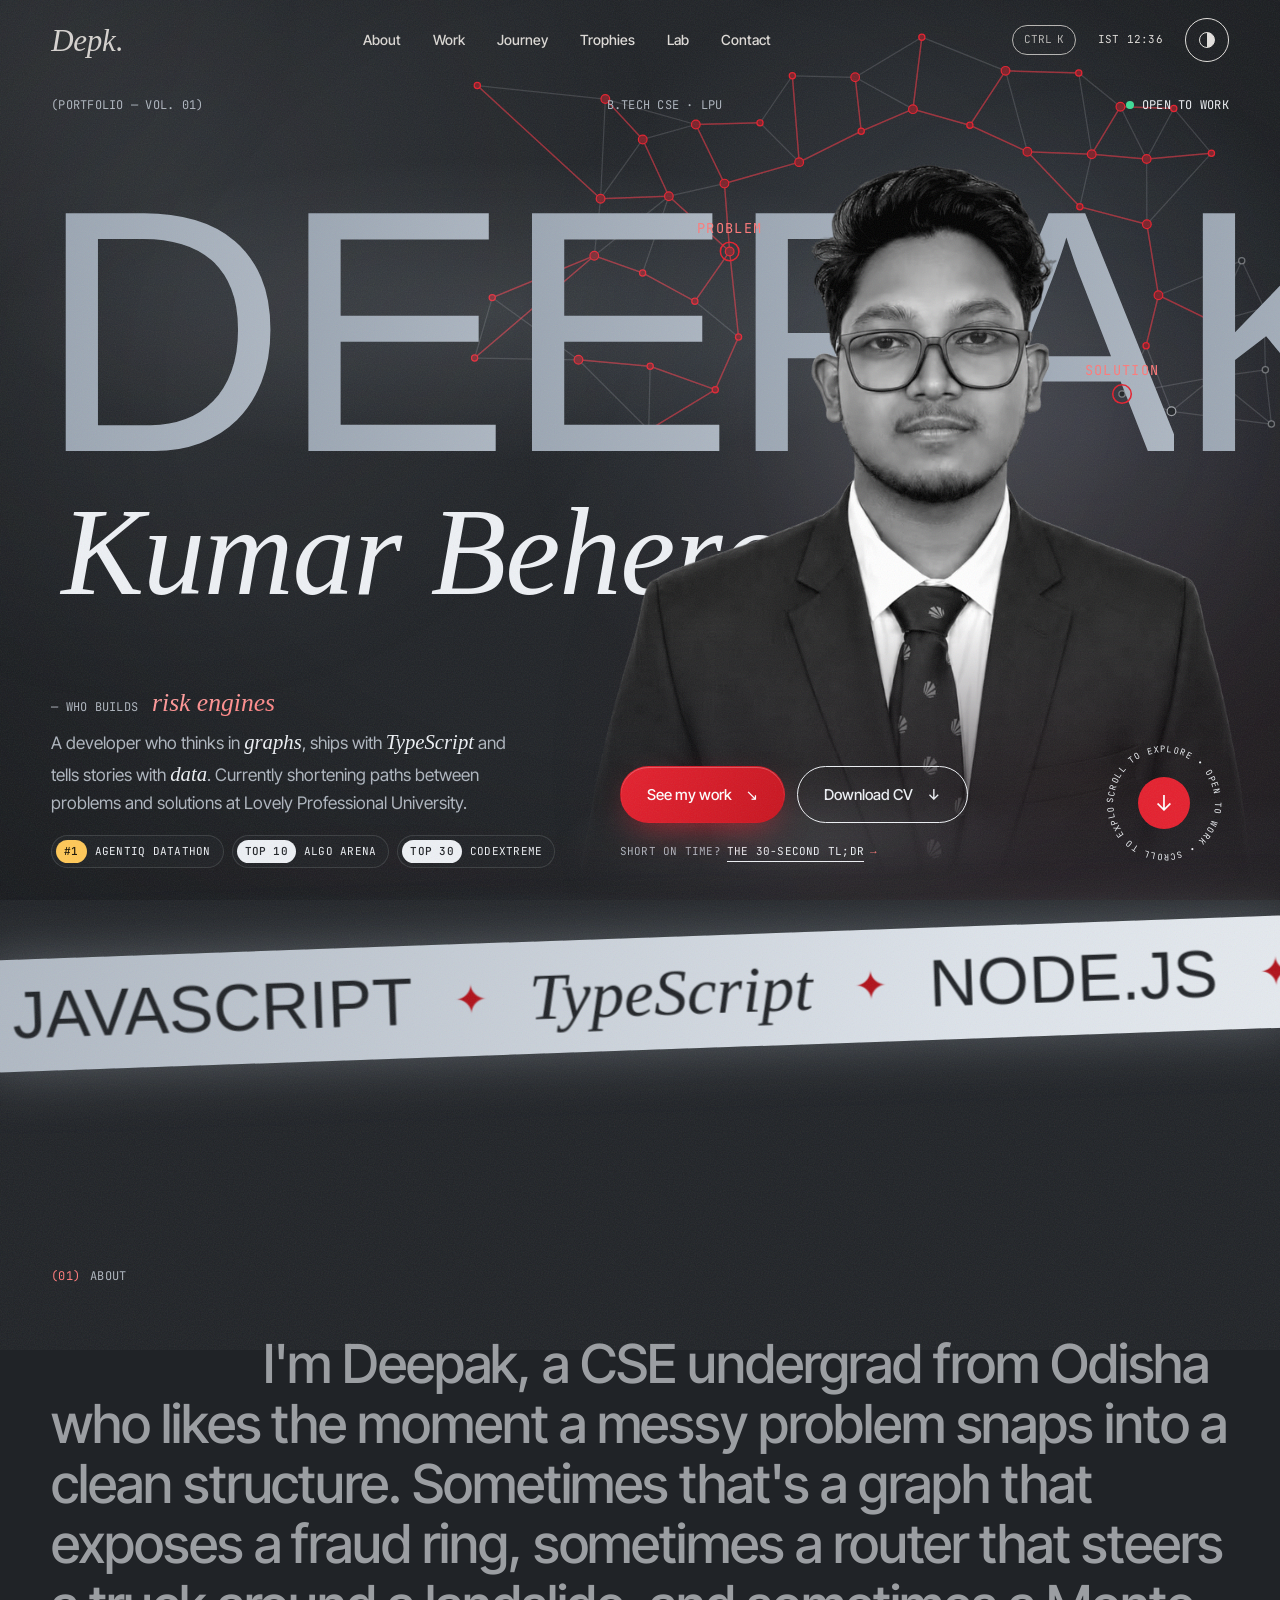
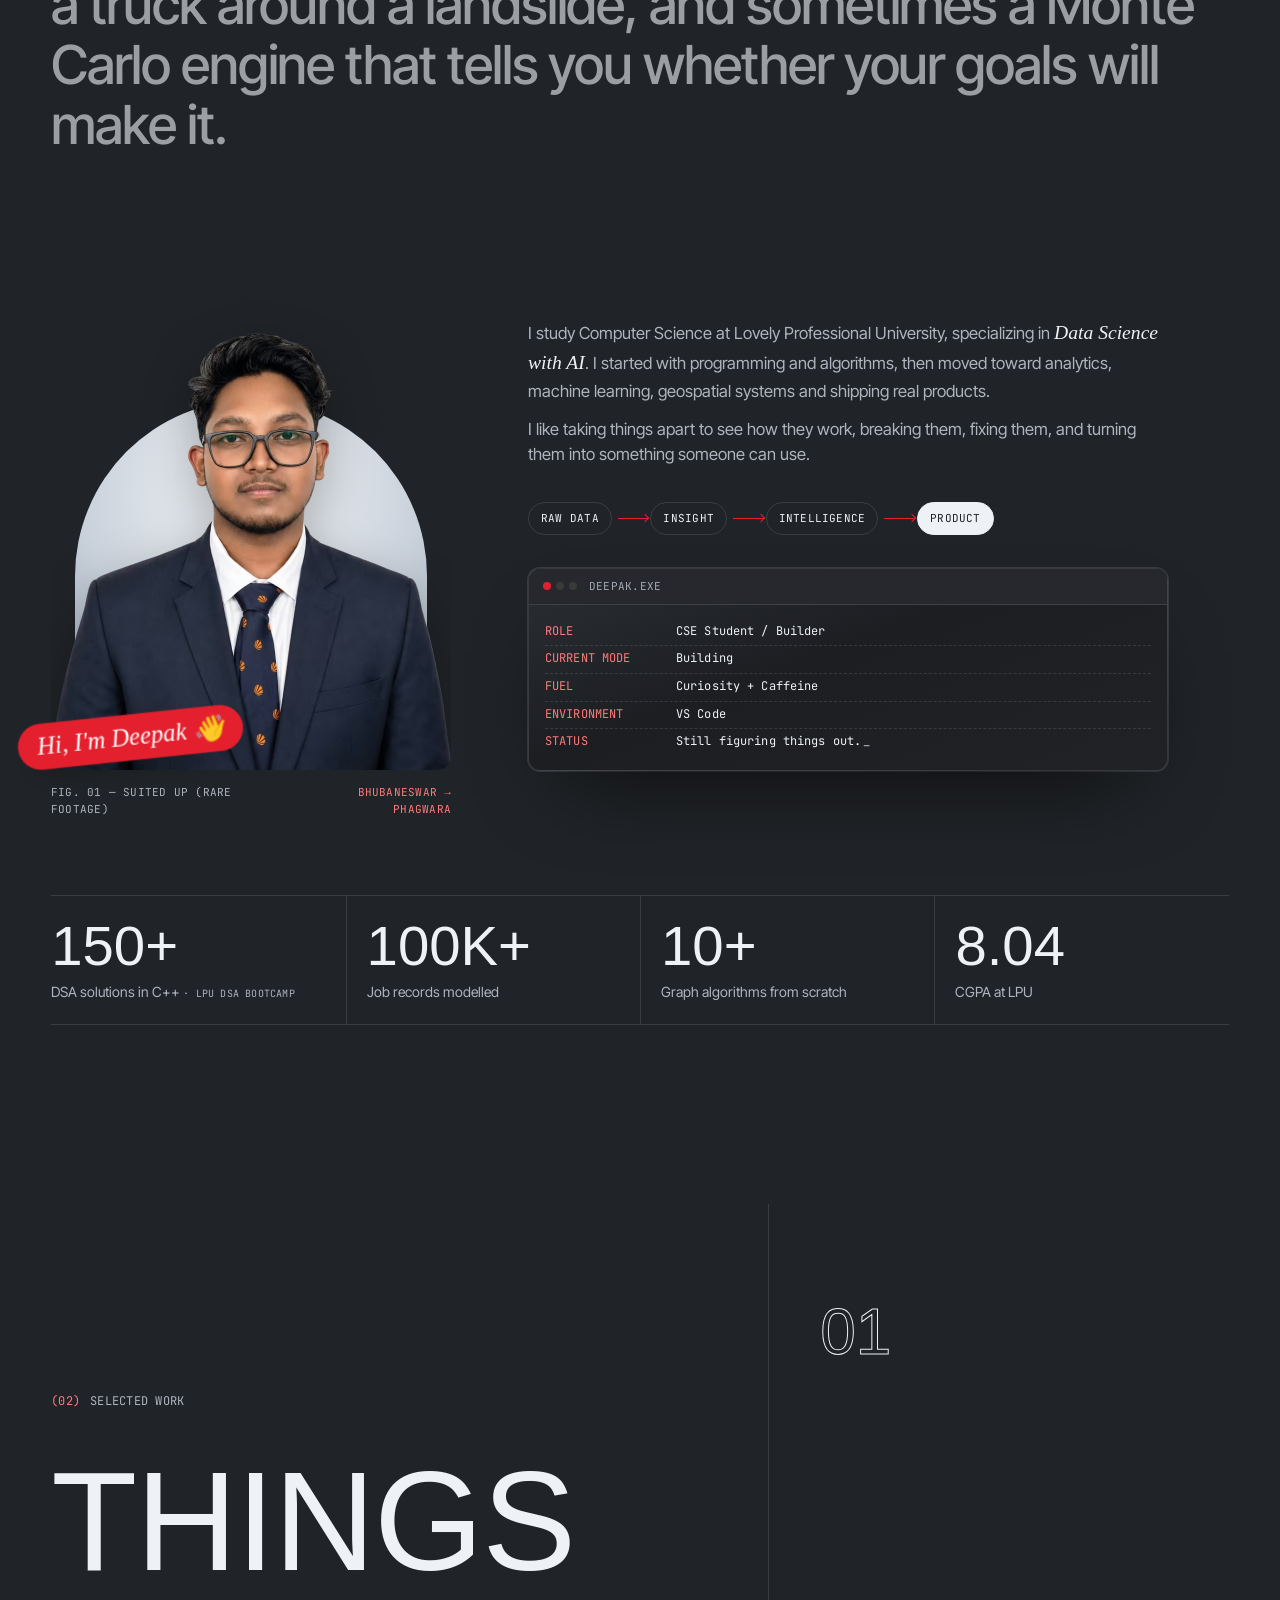
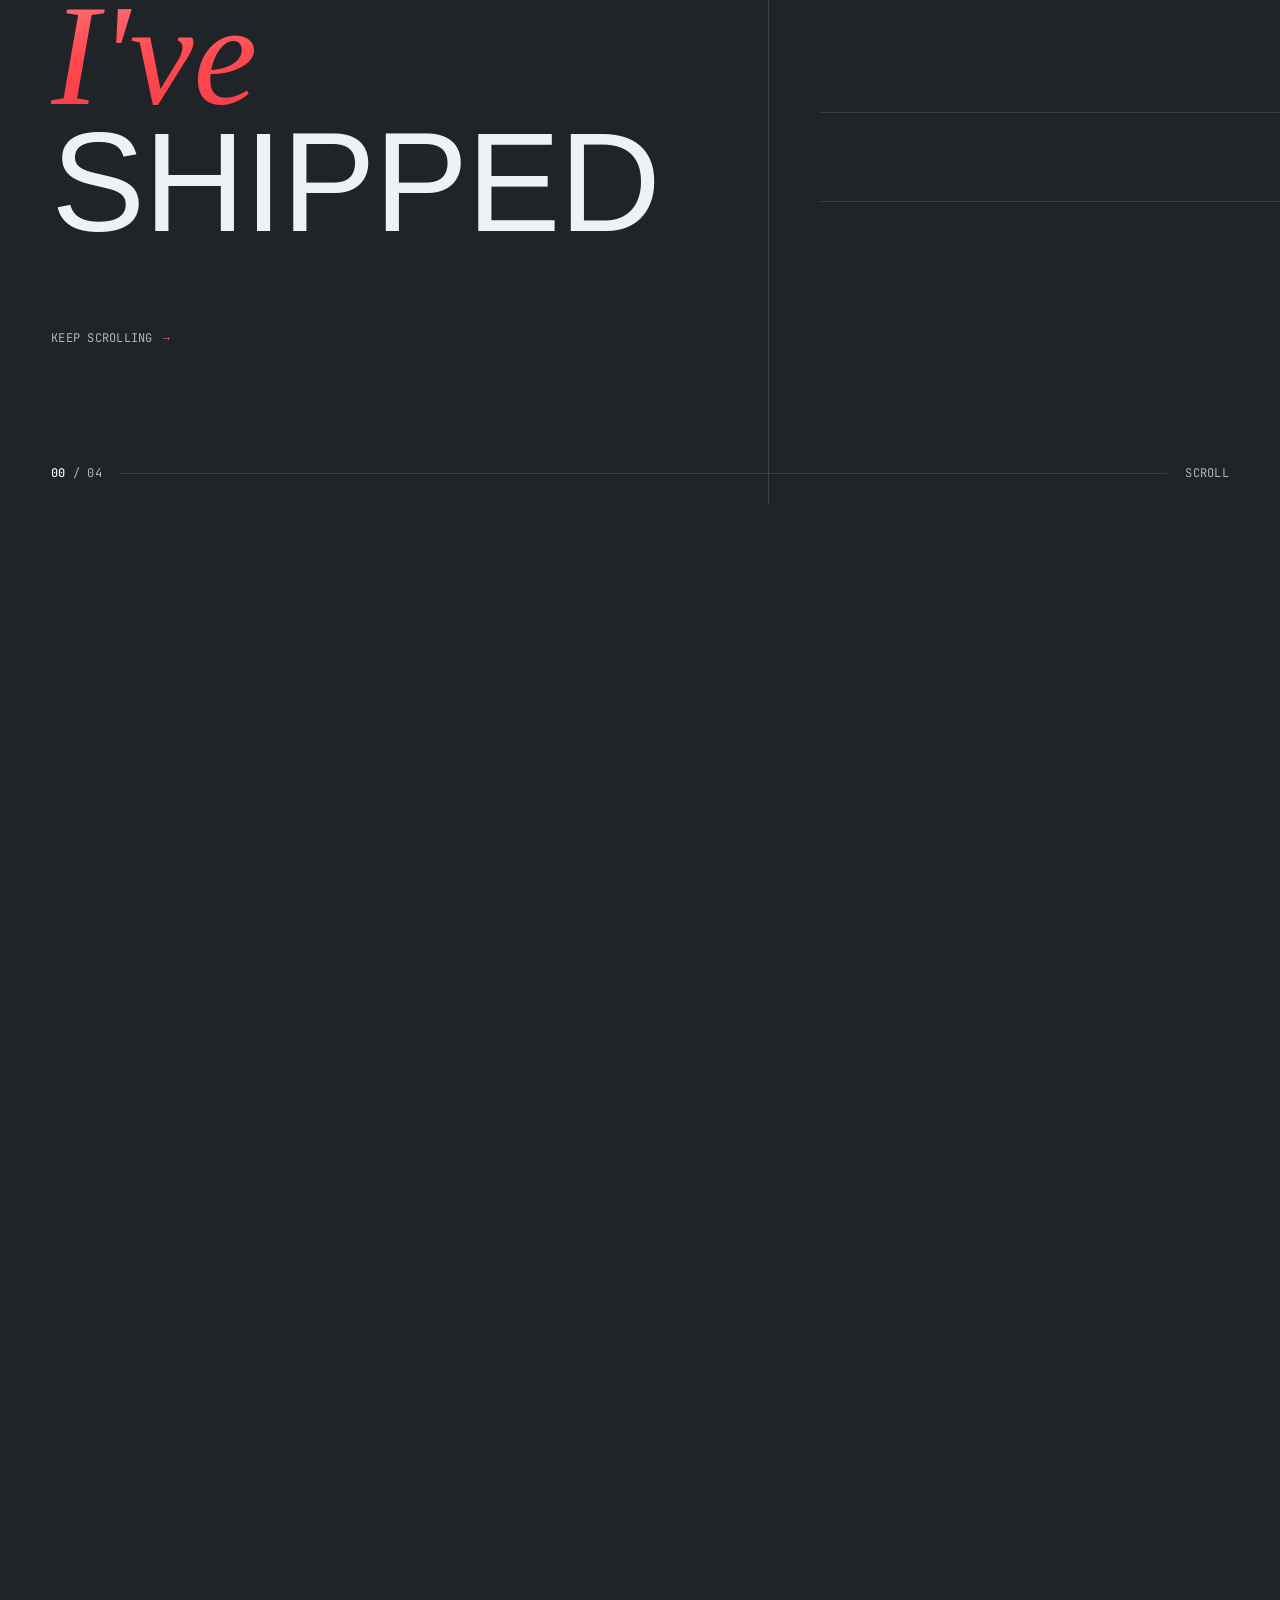
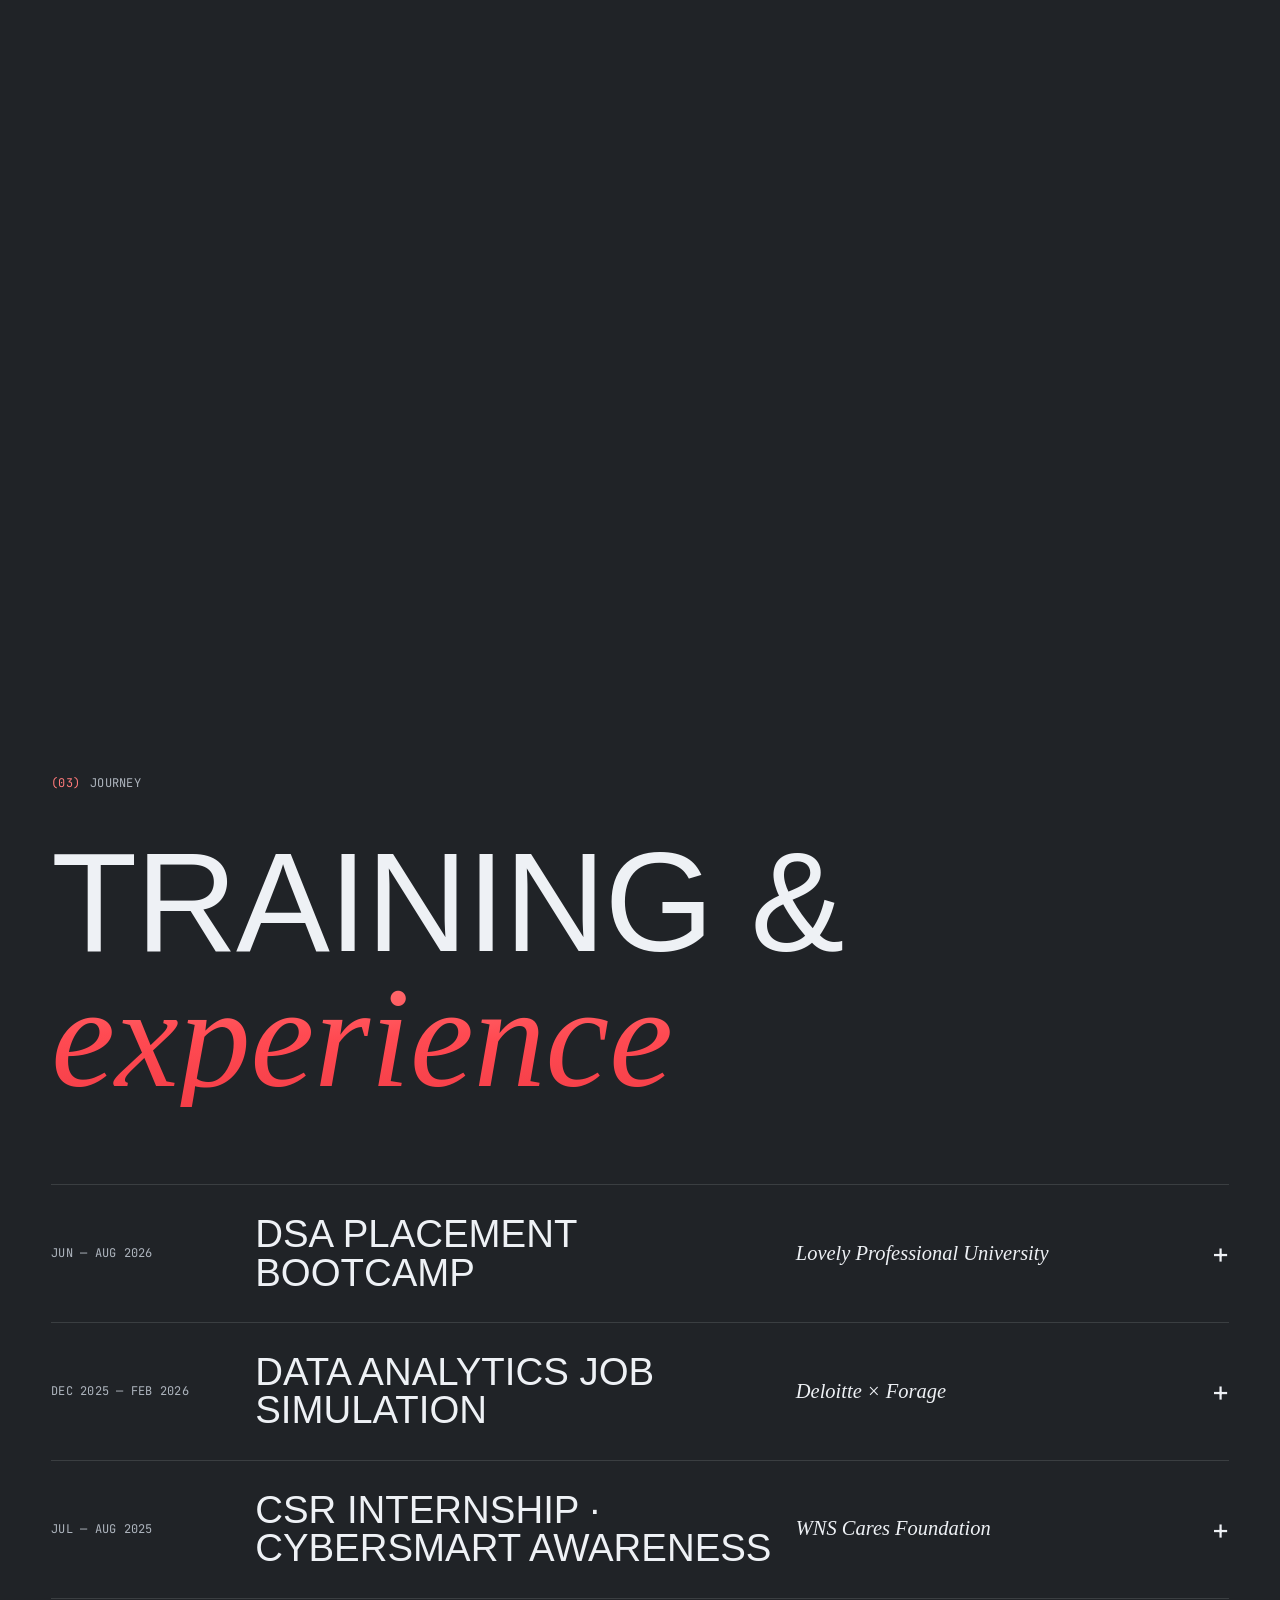
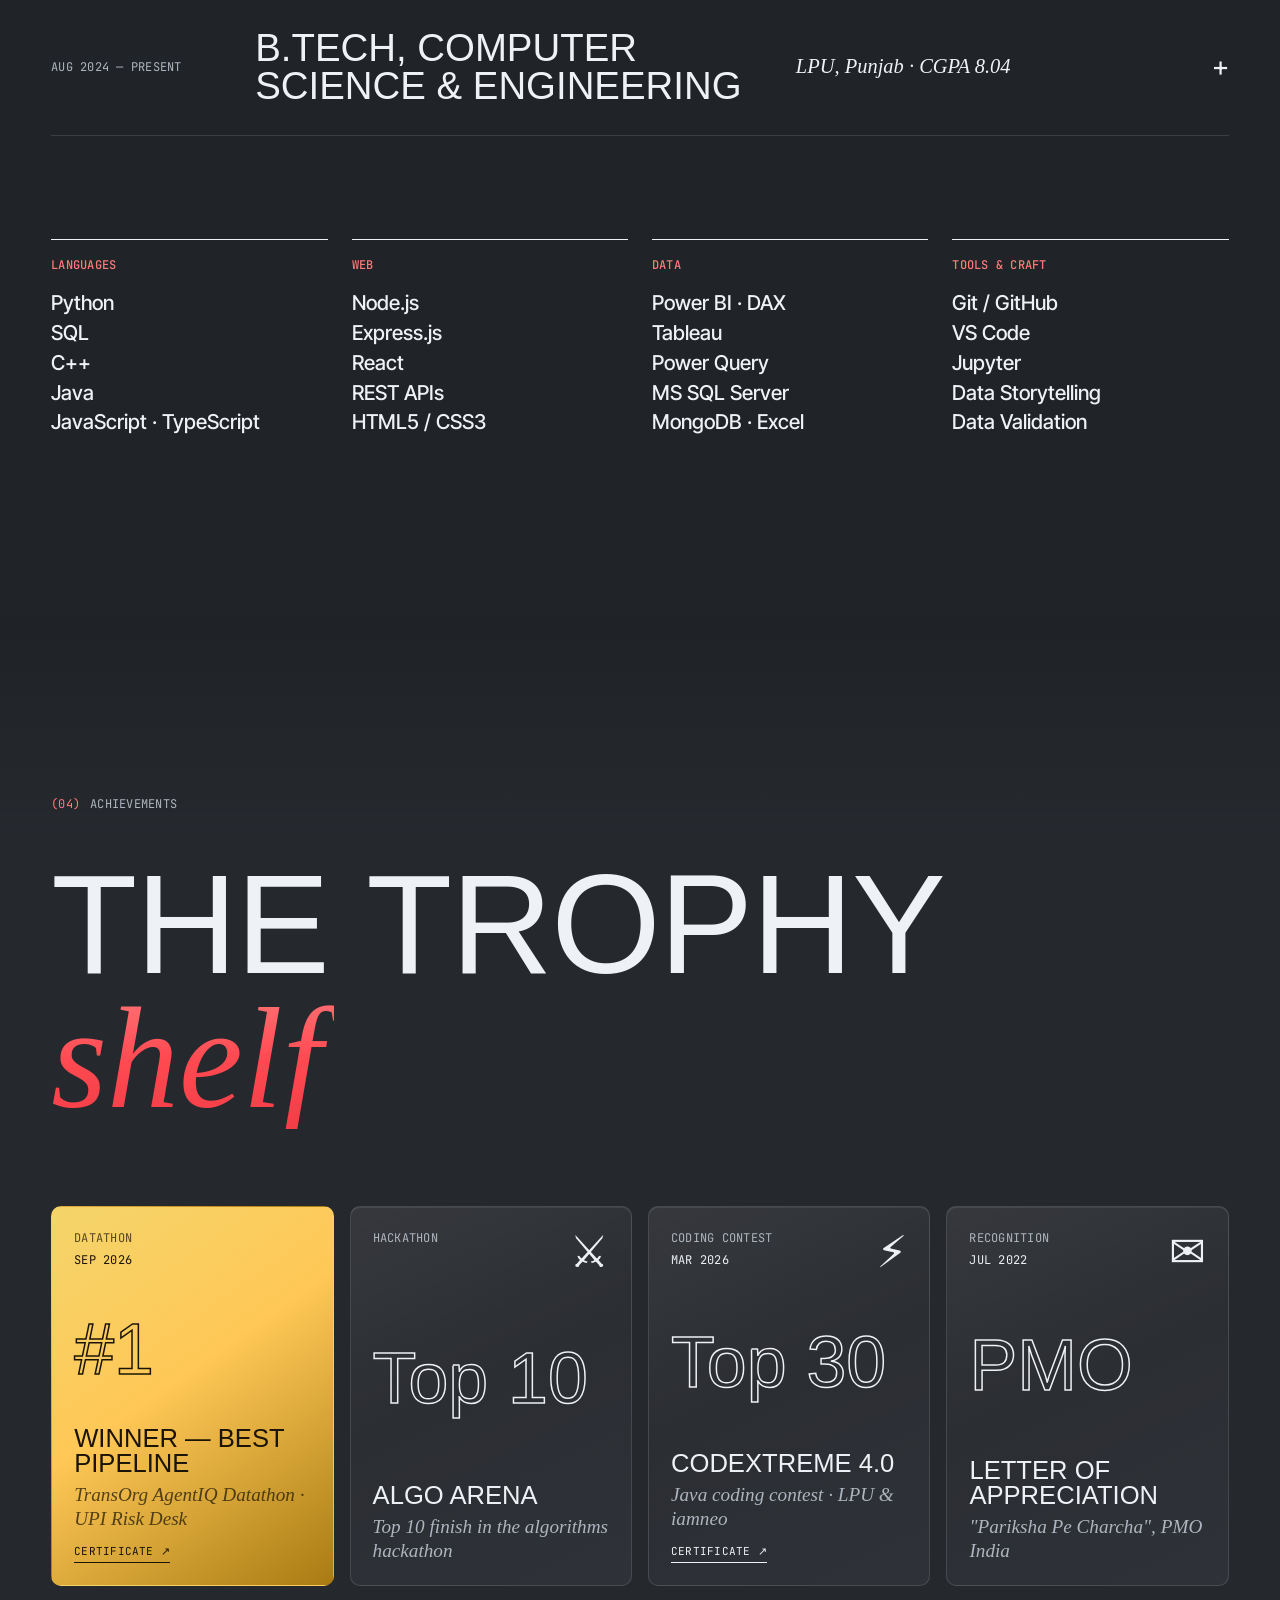
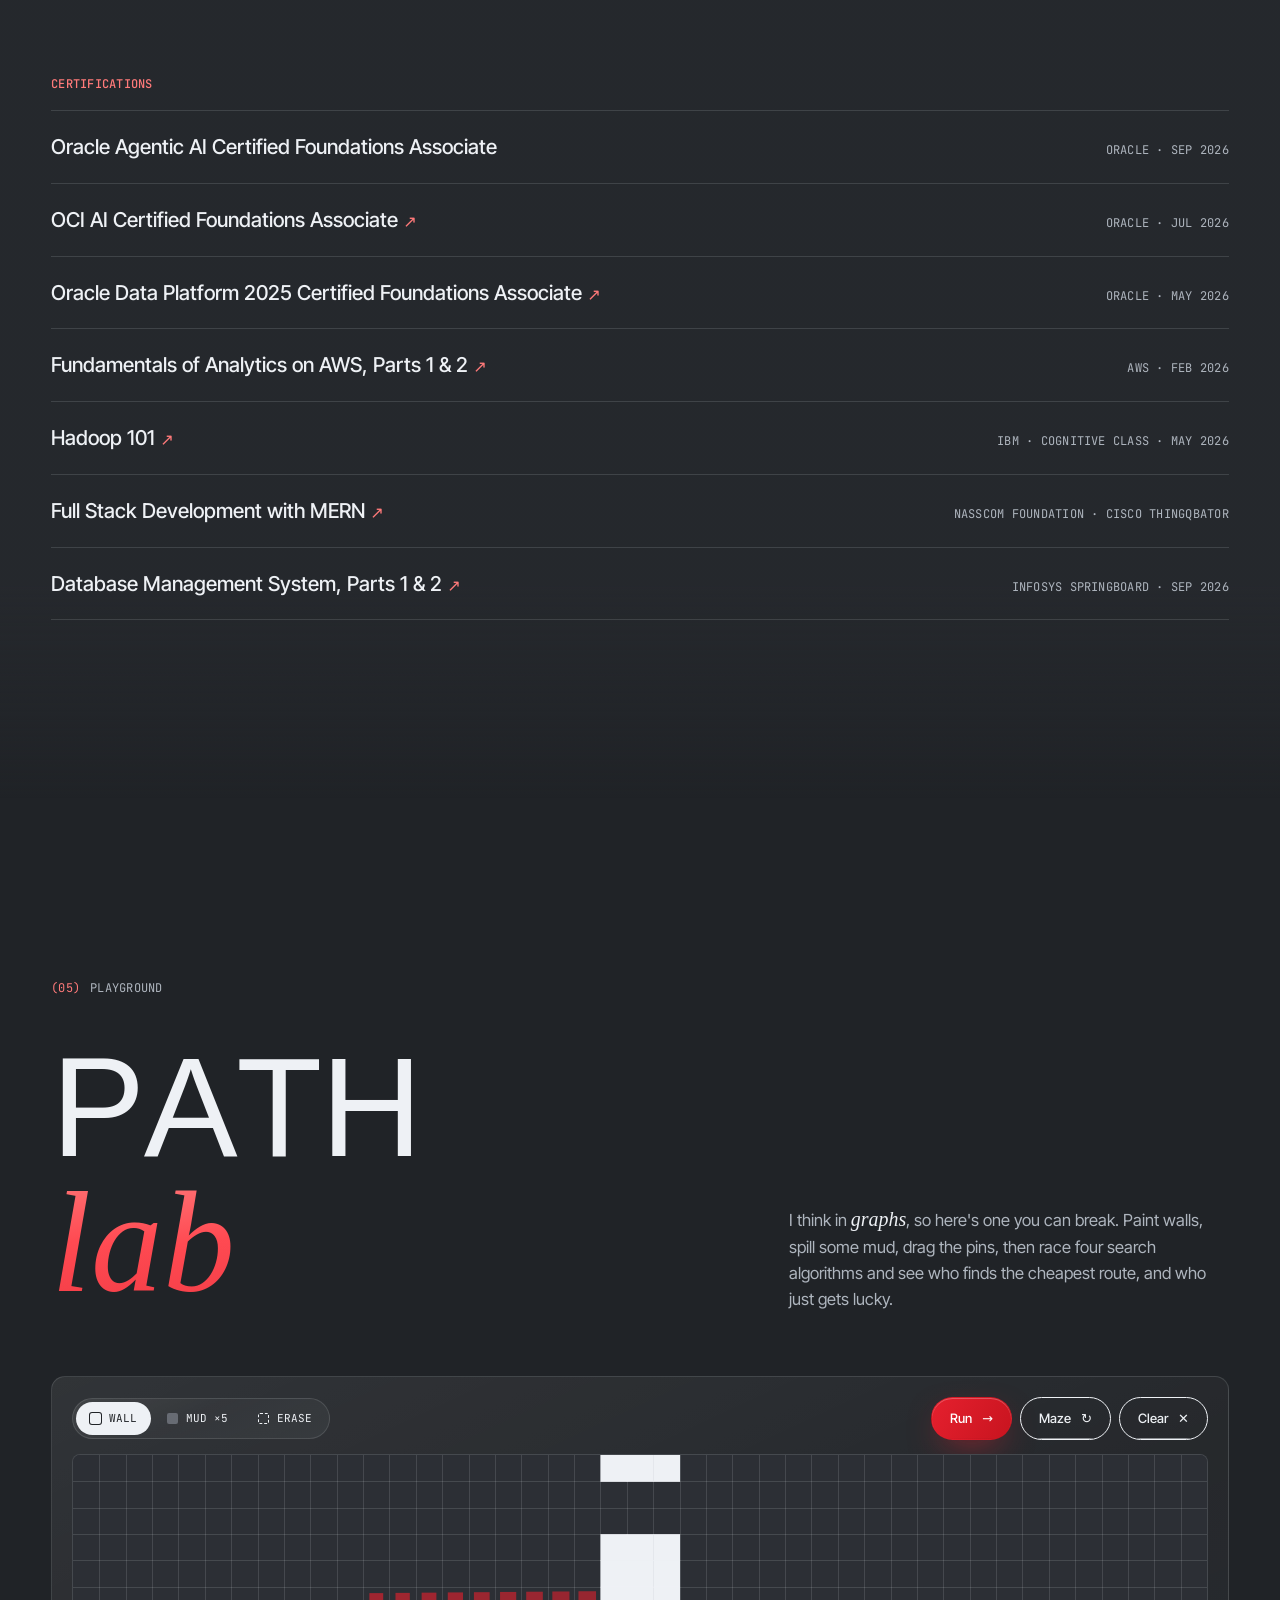
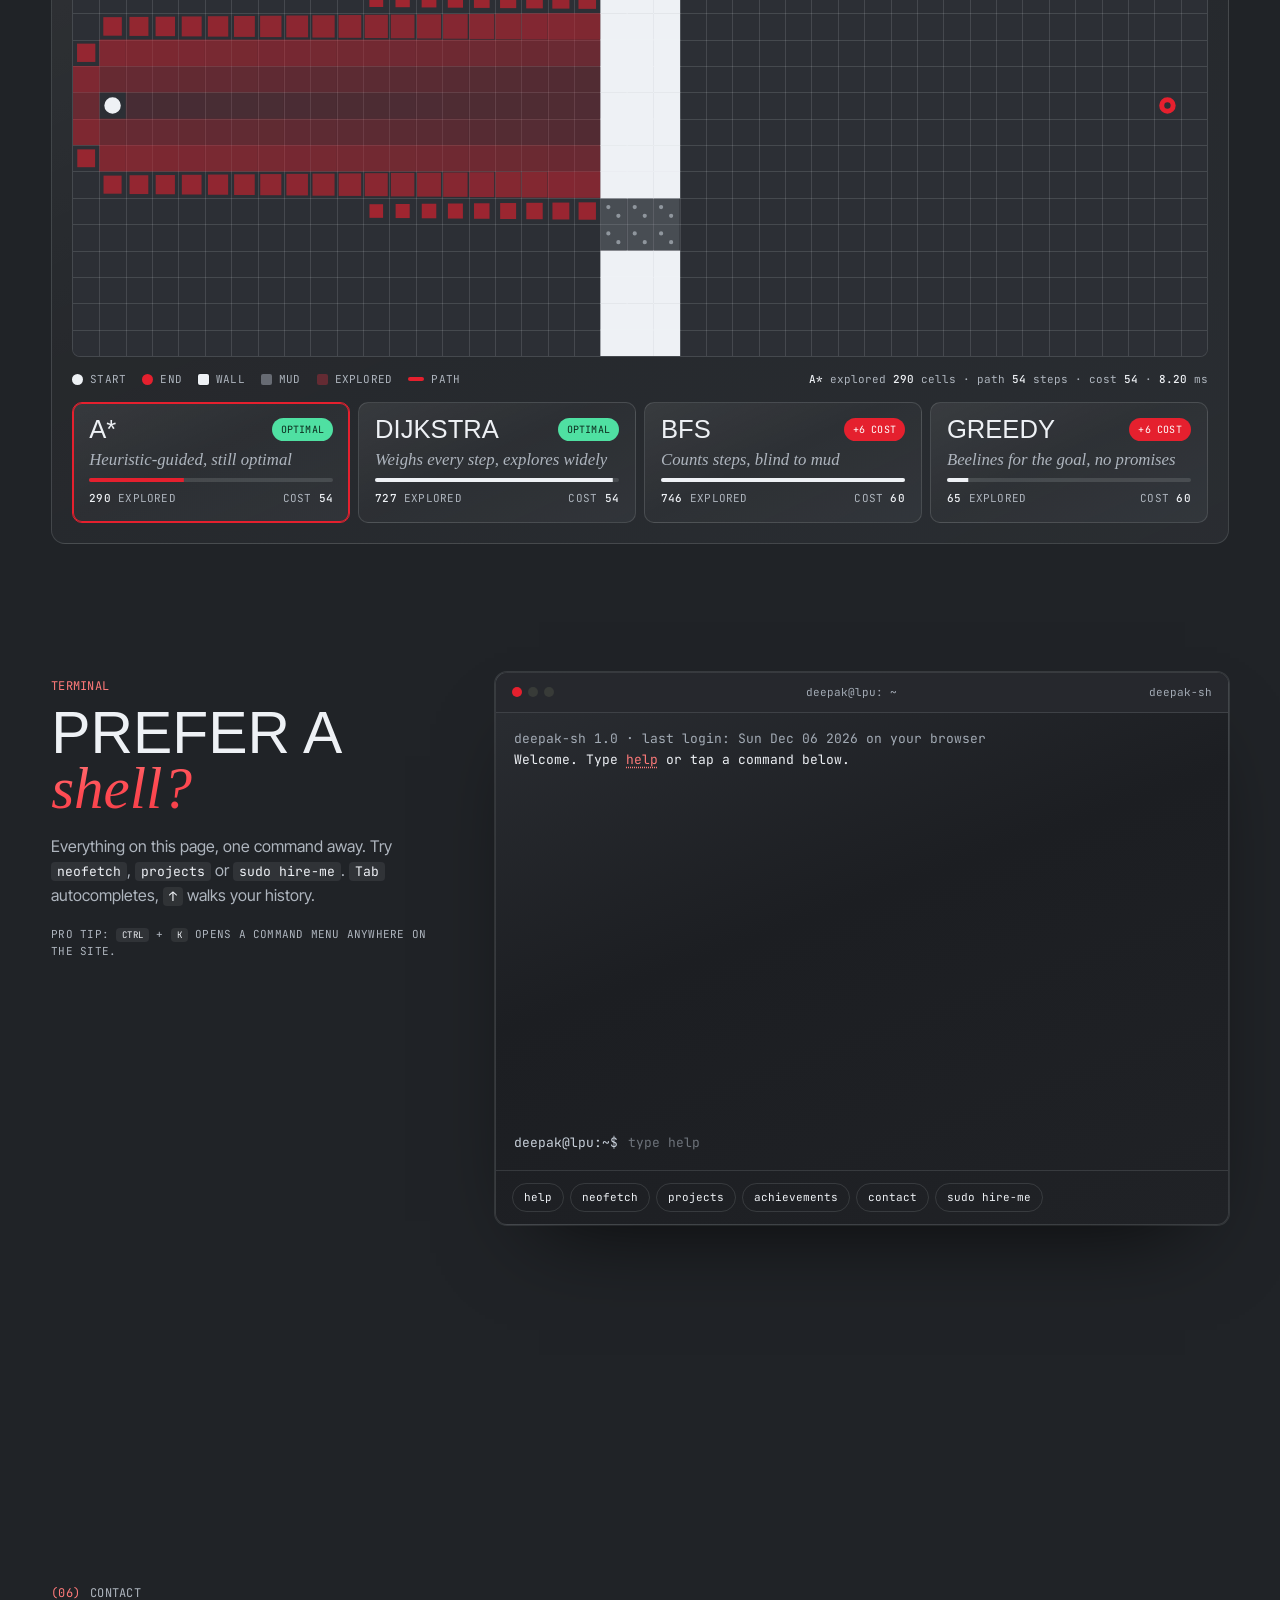
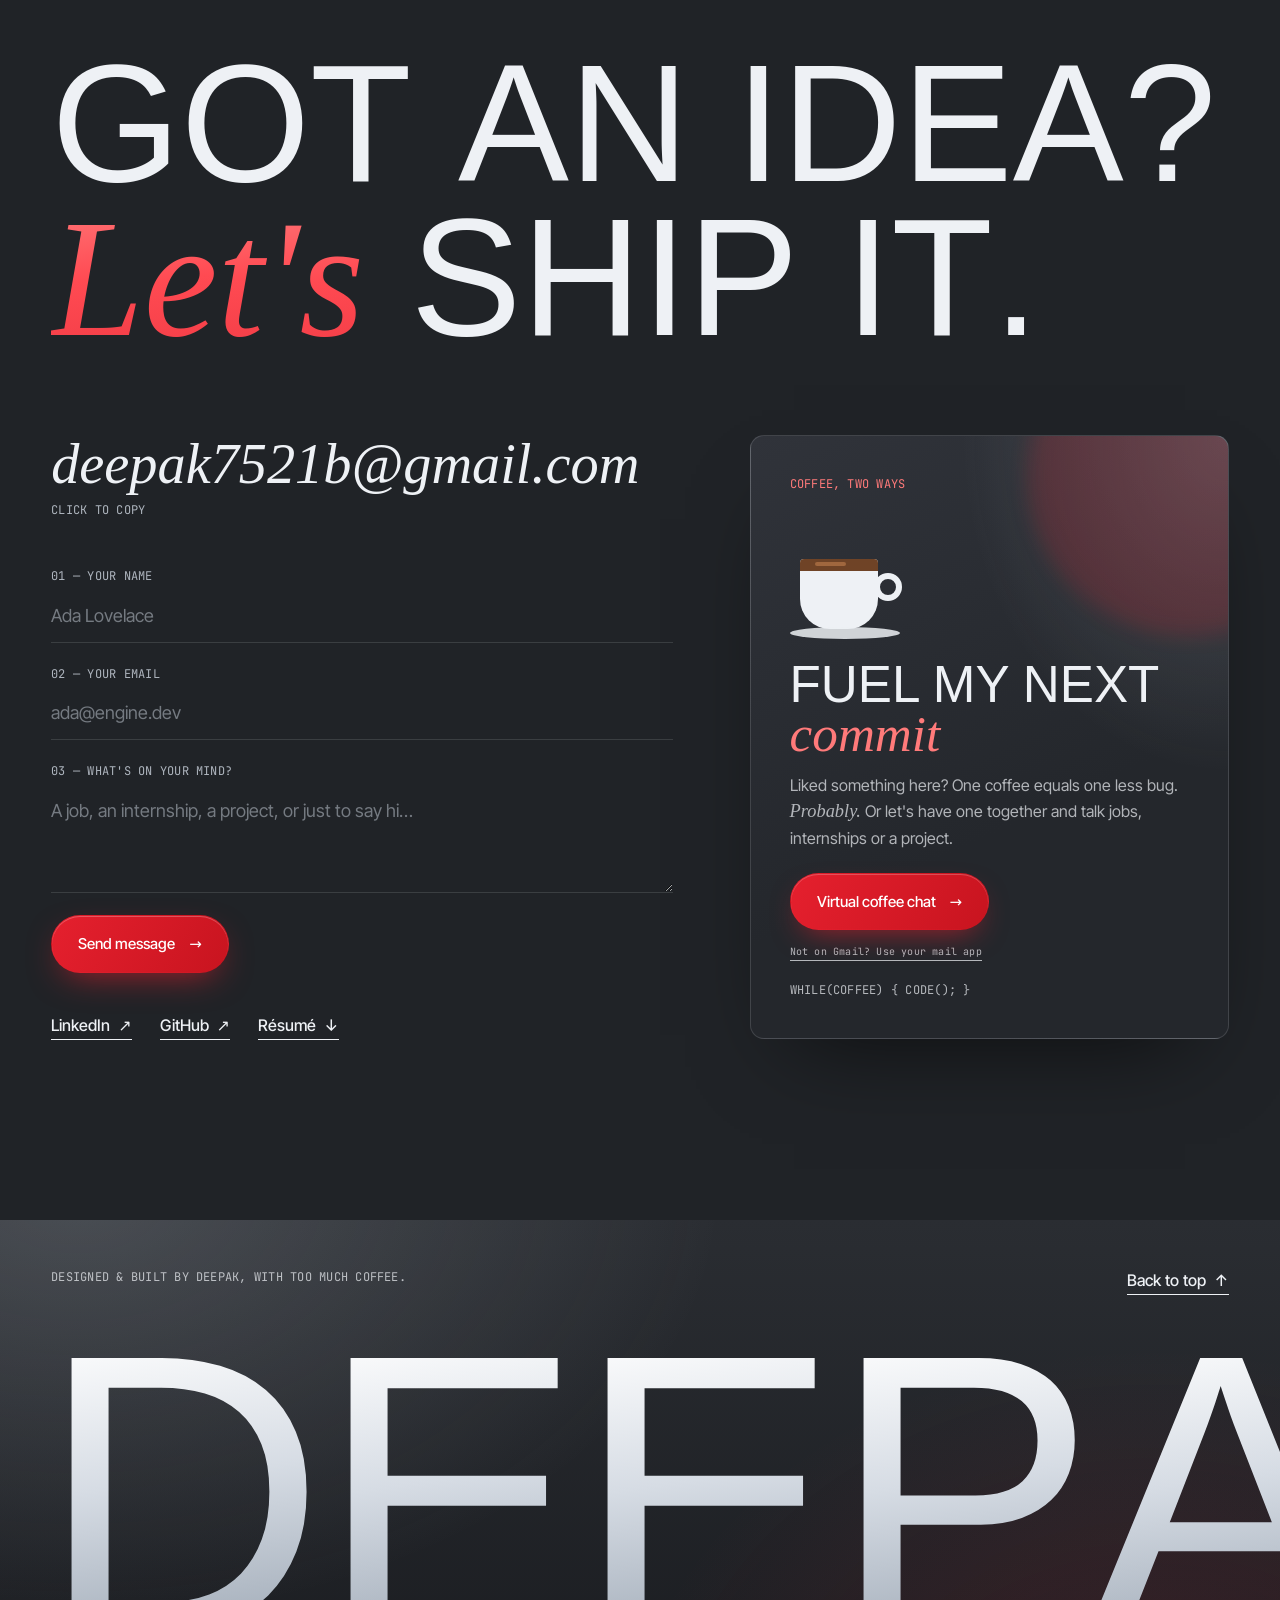
==== commit 0c37d1d6: "Palette: charcoal grey, moonlit silver, signal red Trying the combination the user asked for. The li" ====
--- a/index.html
+++ b/index.html
@@ -5,7 +5,7 @@
   <meta name="viewport" content="width=device-width, initial-scale=1.0" />
   <title>Deepak Kumar Behera — Developer & Data Analyst</title>
   <meta name="description" content="Portfolio of Deepak Kumar Behera — full-stack developer, data analyst and graph-algorithm nerd. B.Tech CSE @ LPU (CGPA 8.04), AgentIQ Datathon winner." />
-  <meta name="theme-color" content="#141519" />
+  <meta name="theme-color" content="#202327" />
   <meta property="og:type" content="website" />
   <meta property="og:title" content="Deepak Kumar Behera — Portfolio" />
   <meta property="og:description" content="Full-stack apps, AI agents & data stories. Datathon winner · Top 10 Algo Arena · Top 30 CodeXtreme." />
@@ -37,7 +37,7 @@
     "sameAs": ["https://github.com/Deepak17kb", "https://linkedin.com/in/deepak-kumarbehera"]
   }
   </script>
-  <link rel="icon" href="data:image/svg+xml,%3Csvg xmlns='http://www.w3.org/2000/svg' viewBox='0 0 64 64'%3E%3Crect width='64' height='64' rx='14' fill='%23141519'/%3E%3Ctext x='50%25' y='56%25' text-anchor='middle' dominant-baseline='middle' font-family='Georgia,serif' font-style='italic' font-size='38' fill='%23FF6A5C'%3Ed%3C/text%3E%3C/svg%3E" />
+  <link rel="icon" href="data:image/svg+xml,%3Csvg xmlns='http://www.w3.org/2000/svg' viewBox='0 0 64 64'%3E%3Crect width='64' height='64' rx='14' fill='%23202327'/%3E%3Ctext x='50%25' y='56%25' text-anchor='middle' dominant-baseline='middle' font-family='Georgia,serif' font-style='italic' font-size='38' fill='%23E5202E'%3Ed%3C/text%3E%3C/svg%3E" />
 
   <!-- fonts and libraries are self-hosted: no third-party connections before first paint -->
   <link rel="preload" as="font" type="font/woff2" href="assets/fonts/anton-normal-latin-1.woff2" crossorigin />
@@ -72,7 +72,7 @@
   </div>
 
   <!-- ============ OVERLAYS ============ -->
-  <!-- the page's light: slow-moving warm glows behind everything; they drift, follow the scroll and the pointer -->
+  <!-- the page's light: slow-moving moonlit glows behind everything; they drift, follow the scroll and the pointer -->
   <div class="ambient" aria-hidden="true"><i class="ambient__a"></i><i class="ambient__b"></i><i class="ambient__c"></i><i class="ambient__spot"></i></div>
   <div class="grain" aria-hidden="true"></div>
   <div class="progress" aria-hidden="true"><span></span></div>
@@ -126,11 +126,11 @@
     <section class="hero">
       <!-- flowing strands (js/hero-field.js); they start drawing under the intro loader -->
       <div class="hero__field" aria-hidden="true" hidden><canvas></canvas></div>
-      <!-- the warm light of the sun below, reaching the floor -->
+      <!-- moonlight from the glow below, reaching the floor -->
       <div class="hero__floor" aria-hidden="true"></div>
       <!-- behind the photo: a small road network that keeps routing from a problem to a solution, around the portrait -->
       <div class="hero__aura" aria-hidden="true">
-        <span class="hero__sun"></span>
+        <span class="hero__moon"></span>
         <svg class="route-graph" viewBox="-435 -240 1957 1559" focusable="false"></svg>
       </div>
       <!-- the live route, its runner and the PROBLEM/SOLUTION pins: above the name, still below the photo -->
--- a/css/style.css
+++ b/css/style.css
@@ -166,35 +166,36 @@
   unicode-range: U+0000-00FF, U+0131, U+0152-0153, U+02BB-02BC, U+02C6, U+02DA, U+02DC, U+0304, U+0308, U+0329, U+2000-206F, U+20AC, U+2122, U+2191, U+2193, U+2212, U+2215, U+FEFF, U+FFFD;
 }
 
-/* Palette: warm charcoal with a coral-amber-gold sunrise; green only as small fresh accents.
-   Every text pair is checked by hand: the gradients stay above 3:1 for large text, small text above 4.5:1. */
+/* Palette: charcoal grey, moonlit silver, signal red. Silver carries the page; red stays a small, clean signal.
+   Every text pair is checked by hand: gradients stay above 3:1 for large text, small text above 4.5:1. */
 :root {
-  --paper: #FFF9F2;
-  --paper-2: #FFF1E3;
-  --ink: #1B1C20; /* charcoal */
-  --muted: #5F5A54;
-  --line: rgba(27, 28, 32, 0.14);
-  --accent: #EE4B3E; /* coral: fills, large text, the route */
-  --accent-text: #BF3320; /* small coral text */
-  --accent-ink: #15161A;
-  --green: #12925E; /* fresh green: status dots and small accents only */
+  --paper: #EEF1F4; /* moonlit silver */
+  --paper-2: #E2E6EB;
+  --ink: #25282D; /* charcoal grey */
+  --muted: #565C64;
+  --line: rgba(37, 40, 45, 0.14);
+  --accent: #D81B28; /* signal red: fills, large text, the route */
+  --accent-text: #BE1420; /* small red text */
+  --accent-ink: #FFFFFF;
+  --green: #12925E; /* status dots only */
   --green-text: #0B6E46;
   --gold: #D4A72C;
-  --card: #FFFFFF;
-  --grad-flow: linear-gradient(90deg, #E8344A 0%, #EE4E2B 25%, #DC5C0C 50%, #EE4E2B 75%, #E8344A 100%); /* repeats, so it can flow */
-  --grad-warm: linear-gradient(172deg, #DE5A17 0%, #DB4029 52%, #C9302F 100%);
-  --grad-soft: linear-gradient(172deg, #D9531F, #BF3320);
-  --grad-cta: linear-gradient(120deg, #FF6A6F, #FF9A5A 55%, #FFC95E);
-  --surface: linear-gradient(155deg, rgba(255, 255, 255, .92), rgba(255, 255, 255, .66) 46%, rgba(255, 170, 110, .14));
-  --surface-solid: linear-gradient(155deg, #FFFFFF, #FFF8F0 55%, #FFEFE2);
-  --light-a: rgba(255, 176, 92, .26);
-  --light-b: rgba(255, 110, 130, .16);
-  --light-c: rgba(255, 222, 150, .28);
-  --light-spot: rgba(255, 170, 110, .10);
-  --vignette: rgba(120, 80, 40, .05);
-  --sun-a: rgba(255, 196, 113, .5);
-  --sun-b: rgba(255, 140, 100, .18);
-  --name-glow: rgba(255, 150, 90, .16);
+  --card: #FAFBFC;
+  --grad-flow: linear-gradient(90deg, #25282D 0%, #4A515B 25%, #6B7480 50%, #4A515B 75%, #25282D 100%); /* repeats, so it can flow */
+  --grad-silver: linear-gradient(172deg, #4A515B 0%, #25282D 100%);
+  --grad-accent: linear-gradient(172deg, #E5202E 0%, #D81B28 50%, #B01019 100%);
+  --grad-soft: linear-gradient(172deg, #D81B28, #BE1420);
+  --grad-cta: linear-gradient(120deg, #E5202E, #C8141F);
+  --surface: linear-gradient(155deg, rgba(255, 255, 255, .92), rgba(255, 255, 255, .62) 46%, rgba(200, 212, 226, .22));
+  --surface-solid: linear-gradient(155deg, #FFFFFF, #F4F6F8 55%, #E6EAEF);
+  --light-a: rgba(170, 182, 198, .30);
+  --light-b: rgba(229, 32, 46, .05);
+  --light-c: rgba(200, 212, 226, .42);
+  --light-spot: rgba(150, 165, 185, .12);
+  --vignette: rgba(60, 70, 85, .07);
+  --moon-a: rgba(255, 255, 255, .8);
+  --moon-b: rgba(190, 200, 214, .28);
+  --name-glow: rgba(140, 155, 175, .16);
   --portrait-opacity: 1;
 
   --f-display: 'Anton', 'Impact', sans-serif;
@@ -208,32 +209,33 @@
 }
 
 [data-theme="dark"] {
-  --paper: #141519; /* charcoal black */
-  --paper-2: #1B1C21;
-  --ink: #FAF6EF;
-  --muted: #B7B4AD;
-  --line: rgba(250, 246, 239, 0.13);
-  --accent: #FF6A5C;
-  --accent-text: #FF9A7E;
-  --accent-ink: #15161A;
+  --paper: #202327; /* charcoal grey */
+  --paper-2: #282B30;
+  --ink: #EEF1F5;
+  --muted: #AEB5BE;
+  --line: rgba(238, 241, 245, 0.13);
+  --accent: #E5202E; /* signal red */
+  --accent-text: #FF7A7A;
+  --accent-ink: #FFFFFF;
   --green: #3DDC97;
   --green-text: #4FE0A2;
   --gold: #FFC857;
-  --card: #1E1F25;
-  --grad-flow: linear-gradient(90deg, #FF5F6D 0%, #FF9A5A 25%, #FFC95E 50%, #FF9A5A 75%, #FF5F6D 100%);
-  --grad-warm: linear-gradient(172deg, #FFE29A 0%, #FFB35C 48%, #FF7E6B 100%);
-  --grad-soft: linear-gradient(172deg, #FFD9A0, #FFA27F);
-  --grad-cta: linear-gradient(120deg, #FF5F6D, #FF9A5A 55%, #FFC95E);
-  --surface: linear-gradient(155deg, rgba(255, 255, 255, .08), rgba(255, 255, 255, .028) 46%, rgba(255, 150, 90, .08));
-  --surface-solid: linear-gradient(155deg, #26272E, #1A1B20 55%, #2C201C);
-  --light-a: rgba(255, 150, 110, .13);
-  --light-b: rgba(255, 90, 130, .14);
-  --light-c: rgba(112, 124, 255, .10); /* a cool note: warm light alone turns charcoal brown */
-  --light-spot: rgba(255, 190, 130, .09);
-  --vignette: rgba(0, 0, 0, .22);
-  --sun-a: rgba(255, 200, 120, .24);
-  --sun-b: rgba(255, 120, 110, .10);
-  --name-glow: rgba(255, 150, 90, .22);
+  --card: #2C2F35;
+  --grad-flow: linear-gradient(90deg, #99A4B1 0%, #D6DCE4 25%, #FFFFFF 50%, #D6DCE4 75%, #99A4B1 100%);
+  --grad-silver: linear-gradient(172deg, #FFFFFF 0%, #D6DCE4 46%, #9AA5B2 100%);
+  --grad-accent: linear-gradient(172deg, #FF8080 0%, #FF4A52 50%, #F03A44 100%);
+  --grad-soft: linear-gradient(172deg, #FFA8A8, #FF7A7A);
+  --grad-cta: linear-gradient(120deg, #E5202E, #C8141F);
+  --surface: linear-gradient(155deg, rgba(255, 255, 255, .08), rgba(255, 255, 255, .028) 46%, rgba(200, 212, 226, .06));
+  --surface-solid: linear-gradient(155deg, #33363C, #282B30 55%, #2C2F35);
+  --light-a: rgba(201, 209, 219, .085);
+  --light-b: rgba(229, 32, 46, .06);
+  --light-c: rgba(140, 165, 200, .08);
+  --light-spot: rgba(220, 228, 238, .06);
+  --vignette: rgba(0, 0, 0, .24);
+  --moon-a: rgba(222, 230, 240, .20);
+  --moon-b: rgba(160, 175, 195, .08);
+  --name-glow: rgba(210, 220, 232, .12);
   --portrait-opacity: 1;
 }
 
@@ -632,7 +634,7 @@
 
 /* ---------- Marquee ---------- */
 .marquee {
-  background: var(--accent); color: #15161A;
+  background: #C9D1DB; color: #202327;
   padding: 22px 0; overflow: hidden;
   transform: rotate(-2deg) scale(1.04);
   margin: 40px 0;
@@ -641,7 +643,7 @@
 .marquee__track { display: flex; gap: 40px; width: max-content; will-change: transform; }
 .marquee span { font-family: var(--f-display); font-size: clamp(2rem, 5vw, 4rem); text-transform: uppercase; line-height: 1; }
 .marquee span:nth-of-type(even) { font-family: var(--f-serif); font-style: italic; text-transform: none; }
-.marquee b { color: rgba(21, 22, 26, .5); font-size: clamp(1.5rem, 3vw, 2.4rem); align-self: center; font-weight: 400; }
+.marquee b { color: #B01019; font-size: clamp(1.5rem, 3vw, 2.4rem); align-self: center; font-weight: 400; }
 
 /* ---------- About ---------- */
 .about__manifesto {
@@ -677,7 +679,7 @@
 
 /* DEEPAK.EXE: same window chrome as the terminal */
 .exe {
-  --t-bg: #17181D; --t-bar: #202127; --t-fg: #FAF6EF; --t-dim: #A09D97; --t-line: rgba(250, 246, 239, .12); --t-green: #4FE0A2; --t-acc: #FF9A7E;
+  --t-bg: #1C1E22; --t-bar: #26282D; --t-fg: #EEF1F5; --t-dim: #A3ABB5; --t-line: rgba(238, 241, 245, .12); --t-green: #C9D1DB; --t-acc: #FF7A7A;
   background: var(--t-bg); color: var(--t-fg); border: 1px solid var(--t-line); border-radius: 12px; overflow: hidden;
   box-shadow: 0 30px 60px -36px rgba(0, 0, 0, .55);
 }
@@ -744,7 +746,7 @@
 .panel { height: 100%; flex-shrink: 0; padding: 96px var(--gutter) 64px; position: relative; }
 .panel--intro { width: 60vw; display: flex; flex-direction: column; justify-content: center; }
 .panel__hint { color: var(--muted); display: flex; gap: 10px; align-items: center; }
-.arrow-slide { display: inline-block; animation: slide 1.6s var(--ease) infinite; color: var(--accent); }
+.arrow-slide { display: inline-block; animation: slide 1.6s var(--ease) infinite; color: var(--accent-text); }
 @keyframes slide { 0%, 100% { transform: translateX(0); } 50% { transform: translateX(10px); } }
 
 .project { width: 88vw; border-left: 1px solid var(--line); display: flex; flex-direction: column; }
@@ -835,12 +837,12 @@
 .more a { display: grid; grid-template-columns: auto 1fr auto; align-items: baseline; gap: 14px; padding: 14px 0; transition: padding .4s var(--ease), color .3s; }
 .more__name { font-family: var(--f-display); font-size: clamp(1.3rem, 2vw, 1.8rem); text-transform: uppercase; line-height: 1; }
 .more em { color: var(--muted); font-size: 1.1rem; }
-.more i { font-style: normal; color: var(--accent); transition: transform .4s var(--ease); }
-.more a:hover { padding-left: 10px; color: var(--accent); }
+.more i { font-style: normal; color: var(--accent-text); transition: transform .4s var(--ease); }
+.more a:hover { padding-left: 10px; color: var(--accent-text); }
 .more a:hover i { transform: translate(3px, -3px); }
 .outro__link { font-family: var(--f-display); font-size: clamp(4rem, 11vw, 11rem); line-height: .9; text-transform: uppercase; display: inline-flex; align-items: flex-start; gap: .1em; transition: color .4s var(--ease); width: max-content; }
-.outro__link span { font-size: .45em; color: var(--accent); transition: transform .5s var(--ease); display: inline-block; }
-.outro__link:hover { color: var(--accent); }
+.outro__link span { font-size: .45em; color: var(--accent-text); transition: transform .5s var(--ease); display: inline-block; }
+.outro__link:hover { color: var(--accent-text); }
 .outro__link:hover span { transform: translate(10px, -10px) rotate(45deg); }
 
 /* "Also built" + "Fresh on GitHub" side by side; with no live repos it's the single list it always was */
@@ -888,7 +890,7 @@
 .row__body { display: grid; grid-template-columns: 180px 1fr; gap: 24px; overflow: hidden; }
 .row__body ul { grid-column: 2; list-style: none; display: flex; flex-direction: column; gap: 10px; color: var(--muted); max-width: 70ch; padding-bottom: 32px; }
 .row__body li { padding-left: 22px; position: relative; }
-.row__body li::before { content: "↳"; position: absolute; left: 0; color: var(--accent); }
+.row__body li::before { content: "↳"; position: absolute; left: 0; color: var(--accent-text); }
 .row__body strong { color: var(--ink); font-weight: 600; }
 
 .skills { display: grid; grid-template-columns: repeat(4, 1fr); gap: 24px; margin-top: clamp(64px, 8vw, 110px); }
@@ -944,7 +946,7 @@
 .certs li:hover > .certs__row, .certs li:hover > a { padding-left: 14px; }
 .certs li > a:hover { color: var(--accent-text); }
 .certs__name { font-size: clamp(1.05rem, 1.6vw, 1.4rem); font-weight: 500; }
-.certs__name i { font-style: normal; color: var(--accent); font-size: .8em; }
+.certs__name i { font-style: normal; color: var(--accent-text); font-size: .8em; }
 .certs__by { color: var(--muted); white-space: nowrap; }
 
 .card__link { align-self: flex-start; margin-top: 6px; font-size: 11px; border-bottom: 1px solid currentColor; padding-bottom: 2px; transform: translateZ(20px); transition: color .3s; }
@@ -1033,7 +1035,7 @@
 @media (hover: none) { .shell__tip { display: none; } } /* no keyboard shortcuts on touch */
 
 .term {
-  --t-bg: #17181D; --t-bar: #202127; --t-fg: #FAF6EF; --t-dim: #A09D97; --t-line: rgba(250, 246, 239, .12); --t-green: #4FE0A2; --t-acc: #FF9A7E;
+  --t-bg: #1C1E22; --t-bar: #26282D; --t-fg: #EEF1F5; --t-dim: #A3ABB5; --t-line: rgba(238, 241, 245, .12); --t-green: #C9D1DB; --t-acc: #FF7A7A;
   background: var(--t-bg); color: var(--t-fg);
   border: 1px solid var(--t-line); border-radius: 12px; overflow: hidden;
   font-family: var(--f-mono); font-size: 13px; line-height: 1.6;
@@ -1054,7 +1056,7 @@
 .t-acc { color: var(--t-acc); }
 .t-dim { color: var(--t-dim); }
 .t-ok, .t-prompt { color: var(--t-green); }
-.t-err { color: #FF8F8F; }
+.t-err { color: #FF8A8A; }
 .t-line a { color: var(--t-fg); text-decoration: underline; text-decoration-color: var(--accent); text-underline-offset: 3px; }
 .t-line a:hover { color: var(--t-acc); }
 .t-cmd { font: inherit; color: var(--t-acc); text-decoration: underline dotted; text-underline-offset: 3px; }
@@ -1067,9 +1069,9 @@
 .t-game { margin: 6px 0 10px; user-select: none; touch-action: none; }
 .t-game__board {
   display: grid; grid-template-columns: repeat(var(--cols), 13px); grid-auto-rows: 13px; gap: 2px;
-  padding: 8px; width: max-content; border: 1px solid var(--t-line); border-radius: 6px; background: rgba(250, 246, 239, .02);
-}
-.t-game__board i { border-radius: 3px; background: rgba(250, 246, 239, .06); }
+  padding: 8px; width: max-content; border: 1px solid var(--t-line); border-radius: 6px; background: rgba(238, 241, 245, .02);
+}
+.t-game__board i { border-radius: 3px; background: rgba(238, 241, 245, .06); }
 .t-game__board i.g-s { background: color-mix(in srgb, var(--accent) 70%, var(--t-bg)); }
 .t-game__board i.g-h { background: var(--accent); box-shadow: 0 0 0 2px color-mix(in srgb, var(--accent) 35%, transparent); }
 .t-game__board i.g-f { background: var(--t-green); border-radius: 50%; transform: scale(.8); }
@@ -1095,7 +1097,7 @@
 .palette.is-open .palette__backdrop { opacity: 1; }
 .palette.is-open .palette__panel { opacity: 1; transform: none; }
 .palette__search { display: flex; align-items: center; gap: 12px; padding: 16px 18px; border-bottom: 1px solid var(--line); }
-.palette__caret { color: var(--accent); font-size: 22px; line-height: 1; }
+.palette__caret { color: var(--accent-text); font-size: 22px; line-height: 1; }
 .palette__input { flex: 1; min-width: 0; font: inherit; font-size: 17px; color: var(--ink); background: transparent; border: 0; outline: none; }
 .palette__input::placeholder { color: var(--muted); opacity: .7; }
 .palette__esc { font-size: 10px; color: var(--muted); border: 1px solid var(--line); border-radius: 4px; padding: 2px 6px; }
@@ -1185,7 +1187,7 @@
 @media print {
   @page { size: A4; margin: 12mm 13mm; }
   :root, [data-theme="dark"] {
-    --paper: #fff; --paper-2: #fff; --ink: #1C1D1C; --muted: #555; --line: #ccc; --accent: #BF3320; --accent-text: #BF3320; --green: #0E7A4E; --gold: #E8BE4A;
+    --paper: #fff; --paper-2: #fff; --ink: #1C1D1C; --muted: #555; --line: #ccc; --accent: #BE1420; --accent-text: #BE1420; --green: #0E7A4E; --gold: #E8BE4A;
   }
   html, body { background: #fff !important; color: #111; }
   body > :not(.tldr) { display: none !important; }
@@ -1251,13 +1253,13 @@
   content: ""; position: absolute; width: 320px; height: 320px; right: -120px; top: -120px;
   border-radius: 50%; background: var(--accent); opacity: .18; filter: blur(10px);
 }
-.coffee__kicker { color: #FF9A7E; }
+.coffee__kicker { color: #FF7A7A; }
 .coffee h3 { font-family: var(--f-display); font-weight: 400; font-size: clamp(2.4rem, 4vw, 3.6rem); text-transform: uppercase; line-height: .95; }
-.coffee h3 .serif { color: var(--accent); }
+.coffee h3 .serif { color: var(--accent-text); }
 .coffee p { color: color-mix(in srgb, var(--paper) 70%, transparent); }
 .coffee p em { font-family: var(--f-serif); font-size: 1.15em; }
 .coffee__fine { color: color-mix(in srgb, var(--paper) 72%, transparent); margin-top: 6px; }
-.btn--coffee { align-self: flex-start; background: var(--accent); color: #15161A; border-color: var(--accent); margin-top: 8px; }
+.btn--coffee { align-self: flex-start; background: var(--accent); color: #fff; border-color: var(--accent); margin-top: 8px; }
 .btn--coffee::before { background: var(--accent); }
 .btn--coffee:hover { color: #fff; border-color: var(--accent); }
 .btn--coffee:hover i { transform: rotate(-12deg) scale(1.2); }
@@ -1270,7 +1272,7 @@
 .btn--chat { color: var(--paper); border-color: color-mix(in srgb, var(--paper) 45%, transparent); }
 .btn--chat::before { background: var(--paper); }
 .btn--chat:hover { color: var(--ink); border-color: var(--paper); }
-html:not(.has-upi) .btn--chat { background: var(--accent); color: #15161A; border-color: var(--accent); }
+html:not(.has-upi) .btn--chat { background: var(--accent); color: #fff; border-color: var(--accent); }
 html:not(.has-upi) .btn--chat::before { background: var(--accent); }
 html:not(.has-upi) .btn--chat:hover { color: #fff; border-color: var(--accent); }
 
@@ -1344,7 +1346,7 @@
 .footer__top .mono { color: color-mix(in srgb, var(--paper) 72%, transparent); }
 .footer__name { font-family: var(--f-display); font-size: 31vw; line-height: .8; letter-spacing: -.02em; margin: 40px 0 24px -.03em; white-space: nowrap; }
 .footer__name .fl { display: inline-block; will-change: transform; }
-.footer__name .fl--c { color: var(--accent); font-family: var(--f-sans); font-size: .25em; vertical-align: top; }
+.footer__name .fl--c { color: var(--accent-text); font-family: var(--f-sans); font-size: .25em; vertical-align: top; }
 
 /* live GitHub strip */
 .ghlive {
@@ -1380,7 +1382,7 @@
 /* ---------- Easter egg ---------- */
 .rain { position: fixed; top: -60px; z-index: 970; pointer-events: none; font-size: 32px; }
 
-/* ---------- Lit shading: warm colour that glows, fades and moves instead of flat fills ---------- */
+/* ---------- Lit shading: moonlight that glows, fades and moves instead of flat fills ---------- */
 /* The page's light: three big soft glows and a pointer light, drifting behind everything.
    They move on `translate` / `scale` (compositor only); the scroll and pointer move them through `transform`. */
 .ambient { position: fixed; inset: 0; z-index: -1; overflow: hidden; pointer-events: none; }
@@ -1410,20 +1412,20 @@
 @keyframes light-c { 0%, 100% { translate: 4vw -3vh; scale: 1; } 50% { translate: -12vw 13vh; scale: 1.22; } }
 @media (hover: none), (pointer: coarse) { .ambient__spot { display: none; } }
 
-/* Hero: a soft sun rises behind the portrait. Round and soft, so it never makes an edge at head height */
-.hero__sun {
+/* Hero: a soft moon rises behind the portrait. Round and soft, so it never makes an edge at head height */
+.hero__moon {
   position: absolute; left: 52%; top: 30%; width: 124%; aspect-ratio: 1; translate: -50% -50%;
   border-radius: 50%; pointer-events: none;
-  background: radial-gradient(closest-side, var(--sun-a), var(--sun-b) 54%, transparent);
-  animation: sun 9s ease-in-out infinite;
-}
-@keyframes sun { 0%, 100% { opacity: .8; scale: 1; } 50% { opacity: 1; scale: 1.06; } }
-
-/* ...and warms the floor under it */
+  background: radial-gradient(closest-side, var(--moon-a), var(--moon-b) 54%, transparent);
+  animation: moon 9s ease-in-out infinite;
+}
+@keyframes moon { 0%, 100% { opacity: .8; scale: 1; } 50% { opacity: 1; scale: 1.06; } }
+
+/* ...and silvers the floor under it */
 .hero__floor {
   position: absolute; z-index: 0; left: 0; right: 0; bottom: 0; height: 30%; pointer-events: none;
   background:
-    radial-gradient(26% 44% at 62% 82%, var(--sun-a), transparent 72%),
+    radial-gradient(26% 44% at 62% 82%, var(--moon-a), transparent 72%),
     radial-gradient(34% 34% at 30% 96%, var(--light-b), transparent 72%),
     radial-gradient(44% 46% at 90% 92%, var(--light-c), transparent 72%);
   -webkit-mask-image: linear-gradient(to bottom, transparent, #000 45%, #000 70%, transparent);
@@ -1432,9 +1434,9 @@
 }
 @keyframes floor { 0%, 100% { opacity: .7; scale: 1 1; } 50% { opacity: 1; scale: 1.05 1; } }
 
-/* DEEPAK: one sunrise gradient flowing through all six letters. Each letter shows a twelfth of a
-   repeating tile and is a twelfth of the loop ahead of the last, so the colour runs across the whole word. */
-.hero__name { color: var(--accent); }
+/* DEEPAK: one band of moonlight flowing through all six letters. Each letter shows a twelfth of a
+   repeating tile and is a twelfth of the loop ahead of the last, so the sheen runs across the whole word. */
+.hero__name { color: var(--ink); }
 .hero__title::before {
   content: ""; position: absolute; z-index: -1; left: -6%; top: -8%; width: 86%; height: 72%; pointer-events: none;
   background: radial-gradient(closest-side, var(--name-glow), transparent);
@@ -1457,19 +1459,20 @@
 .hero__name .char.is-scrambling { background: none; -webkit-text-fill-color: var(--ink); color: var(--ink); animation: none; }
 
 /* Words that used to be one flat colour are lit: per letter where the text is split, so GSAP can still move each one.
-   Padding gives the slanted serif room, or its tails would fall outside the painted box. */
+   Padding gives the slanted serif room, or its tails would fall outside the painted box.
+   Signal red appears here and on the buttons, in small doses, so it stays a signal. */
 .big-title .serif .char, .contact__title .serif .char {
   padding: .12em .08em; margin: -.12em -.08em;
-  background-image: var(--grad-warm);
+  background-image: var(--grad-accent);
   -webkit-background-clip: text; background-clip: text; -webkit-text-fill-color: transparent;
 }
 .project__title .serif, .shell__intro h3 .serif, .cafe__title .serif {
   padding: .1em .08em; margin: -.1em -.08em;
-  background-image: var(--grad-warm);
+  background-image: var(--grad-accent);
   -webkit-background-clip: text; background-clip: text; -webkit-text-fill-color: transparent;
 }
 .project__metrics strong, .footer__name .fl {
-  background-image: var(--grad-warm);
+  background-image: var(--grad-silver);
   -webkit-background-clip: text; background-clip: text; -webkit-text-fill-color: transparent;
 }
 .rotator__word {
@@ -1477,51 +1480,51 @@
   -webkit-background-clip: text; background-clip: text; -webkit-text-fill-color: transparent;
 }
 
-/* Buttons and bars: the sunrise, with dark text so they read at a glance */
+/* Buttons and bars: signal red with white text, and a clean glow */
 .btn--fill {
-  background: var(--grad-cta); color: #15161A; border-color: transparent;
-  box-shadow: 0 12px 34px -12px rgba(255, 130, 90, .8), inset 0 1px 0 rgba(255, 255, 255, .35);
-}
-.btn--fill::before { background: linear-gradient(120deg, #FF8088, #FFB27A 55%, #FFDC8A); }
-.btn--fill:hover { color: #15161A; border-color: transparent; box-shadow: 0 16px 46px -10px rgba(255, 150, 90, 1), inset 0 1px 0 rgba(255, 255, 255, .45); }
+  background: var(--grad-cta); color: #fff; border-color: transparent;
+  box-shadow: 0 12px 34px -12px rgba(229, 32, 46, .75), inset 0 1px 0 rgba(255, 255, 255, .25);
+}
+.btn--fill::before { background: linear-gradient(120deg, #D81B28, #B01019); }
+.btn--fill:hover { color: #fff; border-color: transparent; box-shadow: 0 16px 46px -10px rgba(229, 32, 46, .95), inset 0 1px 0 rgba(255, 255, 255, .32); }
 .btn--coffee, html:not(.has-upi) .btn--chat {
-  background: var(--grad-cta); color: #15161A; border-color: transparent;
-  box-shadow: 0 12px 30px -12px rgba(255, 130, 90, .75), inset 0 1px 0 rgba(255, 255, 255, .3);
-}
-.btn--coffee::before, html:not(.has-upi) .btn--chat::before { background: linear-gradient(120deg, #FF8088, #FFB27A 55%, #FFDC8A); }
-.btn--coffee:hover, html:not(.has-upi) .btn--chat:hover { color: #15161A; border-color: transparent; }
-.progress span { background: var(--grad-cta); box-shadow: 0 0 16px rgba(255, 150, 90, .7); }
+  background: var(--grad-cta); color: #fff; border-color: transparent;
+  box-shadow: 0 12px 30px -12px rgba(229, 32, 46, .7), inset 0 1px 0 rgba(255, 255, 255, .22);
+}
+.btn--coffee::before, html:not(.has-upi) .btn--chat::before { background: linear-gradient(120deg, #D81B28, #B01019); }
+.btn--coffee:hover, html:not(.has-upi) .btn--chat:hover { color: #fff; border-color: transparent; }
+.progress span { background: linear-gradient(90deg, #C9D1DB, #E5202E 70%, #FF4A52); box-shadow: 0 0 14px rgba(229, 32, 46, .6); }
 .marquee {
-  background: linear-gradient(100deg, #FF6A6F 0%, #FF9A5A 25%, #FFC95E 50%, #FF9A5A 75%, #FF6A6F 100%);
+  background: linear-gradient(100deg, #AEB7C2 0%, #DDE3EA 25%, #F6F8FA 50%, #DDE3EA 75%, #AEB7C2 100%);
   background-size: 300% 100%; animation: band 12s linear infinite;
-  box-shadow: 0 0 60px -6px rgba(255, 150, 90, .5);
+  box-shadow: 0 0 60px -6px rgba(201, 209, 219, .4);
 }
 @keyframes band { from { background-position: 0 0; } to { background-position: -300% 0; } }
 
-/* Panels: lit glass with a warm corner */
+/* Panels: lit glass with a silver edge */
 .card:not(.card--gold), .lab__app, .algo, .seg { background: var(--surface); }
-.card:not(.card--gold) { box-shadow: inset 0 1px 0 rgba(255, 255, 255, .07); }
-.card:not(.card--gold):hover { box-shadow: 0 30px 70px -32px rgba(255, 140, 90, .6), inset 0 1px 0 rgba(255, 255, 255, .12); }
-.card__shine { background: radial-gradient(circle at var(--mx, 50%) var(--my, 50%), rgba(255, 180, 110, .22), transparent 48%); }
+.card:not(.card--gold) { box-shadow: inset 0 1px 0 rgba(255, 255, 255, .08); }
+.card:not(.card--gold):hover { box-shadow: 0 30px 70px -32px rgba(201, 209, 219, .45), inset 0 1px 0 rgba(255, 255, 255, .14); }
+.card__shine { background: radial-gradient(circle at var(--mx, 50%) var(--my, 50%), rgba(222, 230, 240, .2), transparent 48%); }
 .card--gold .card__shine { background: radial-gradient(circle at var(--mx, 50%) var(--my, 50%), rgba(255, 255, 255, .35), transparent 45%); }
-.project__visual { background: var(--surface-solid); box-shadow: 0 40px 90px -46px rgba(255, 140, 90, .5), inset 0 1px 0 rgba(255, 255, 255, .07); }
-.portrait__arch { background: radial-gradient(circle at 50% 26%, #FFDC8A, #FF9A5A 52%, #FF6A6F); }
+.project__visual { background: var(--surface-solid); box-shadow: 0 40px 90px -46px rgba(0, 0, 0, .7), inset 0 1px 0 rgba(255, 255, 255, .08); }
+.portrait__arch { background: radial-gradient(circle at 50% 26%, #F6F8FA, #C9D1DB 52%, #8E99A6); }
 .trophies { background: linear-gradient(180deg, transparent, color-mix(in srgb, var(--paper-2) 70%, transparent) 12%, color-mix(in srgb, var(--paper-2) 70%, transparent) 88%, transparent); }
-.term, .exe { background: linear-gradient(160deg, #24252C, var(--t-bg) 44%, #241C19); box-shadow: 0 40px 90px -44px rgba(255, 140, 90, .5), 0 0 0 1px var(--t-line); }
-
-/* The coffee card and the footer stay dark and glowing in both themes */
+.term, .exe { background: linear-gradient(160deg, #2B2E33, var(--t-bg) 44%, #202226); box-shadow: 0 40px 90px -44px rgba(0, 0, 0, .8), 0 0 0 1px var(--t-line); }
+
+/* The coffee card and the footer stay charcoal and moonlit in both themes */
 .coffee {
-  --ink: #17181D; --paper: #FAF6EF;
-  background: radial-gradient(90% 90% at 100% 0%, rgba(255, 150, 90, .3), transparent 62%), linear-gradient(155deg, #26272E, #17181D 62%);
-  border: 1px solid rgba(250, 246, 239, .13);
-  box-shadow: 0 40px 90px -44px rgba(255, 140, 90, .5);
+  --ink: #24272C; --paper: #EEF1F5;
+  background: radial-gradient(90% 90% at 100% 0%, rgba(201, 209, 219, .22), transparent 62%), linear-gradient(155deg, #30333A, #24272C 62%);
+  border: 1px solid rgba(238, 241, 245, .14);
+  box-shadow: 0 40px 90px -44px rgba(0, 0, 0, .7);
 }
 .footer {
-  --paper: #FAF6EF; --ink: #141519;
+  --paper: #EEF1F5; --ink: #202327;
   background:
-    radial-gradient(58% 120% at 90% 112%, rgba(255, 106, 92, .36), transparent 72%),
-    radial-gradient(70% 120% at 6% -6%, rgba(255, 190, 100, .2), transparent 72%),
-    linear-gradient(180deg, #1B1C21, #101114);
+    radial-gradient(58% 120% at 90% 112%, rgba(229, 32, 46, .16), transparent 72%),
+    radial-gradient(70% 120% at 6% -6%, rgba(201, 209, 219, .2), transparent 72%),
+    linear-gradient(180deg, #2A2D32, #1A1C20);
 }
 
 /* ---------- Responsive ---------- */
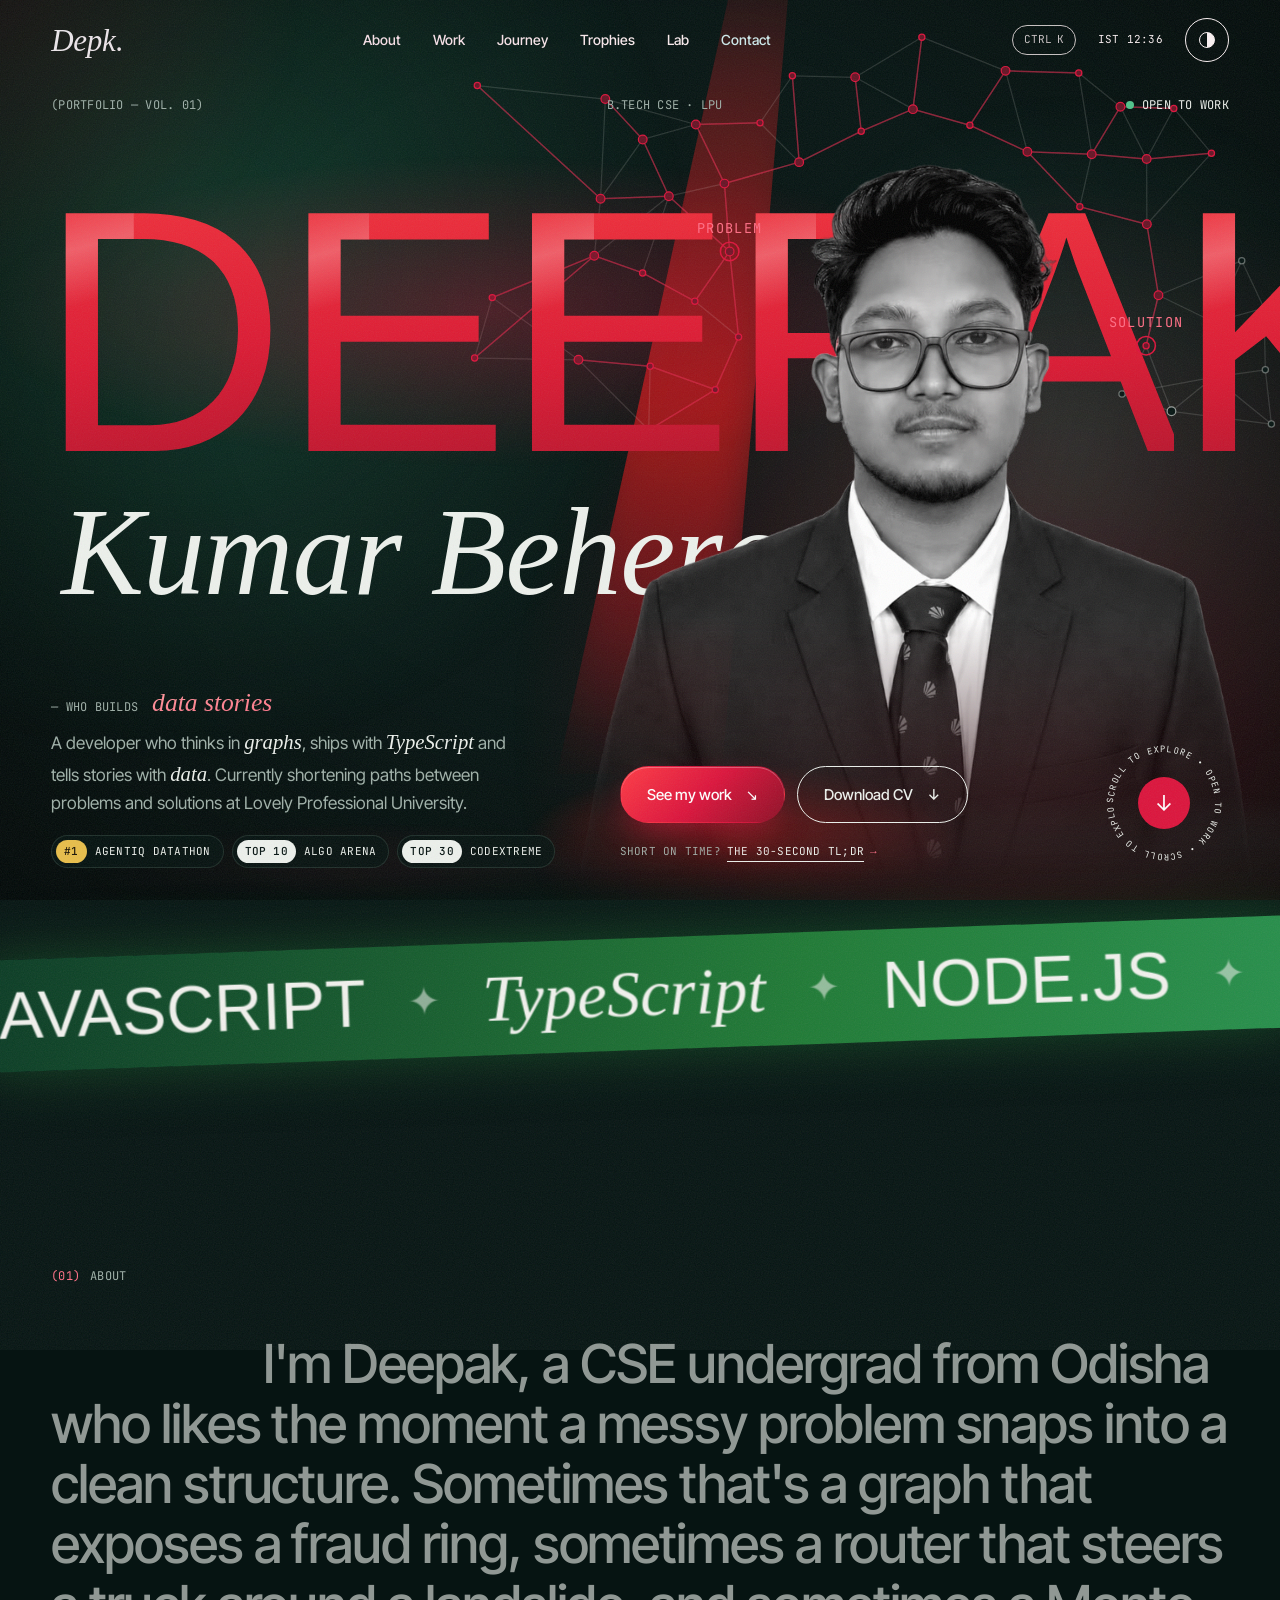
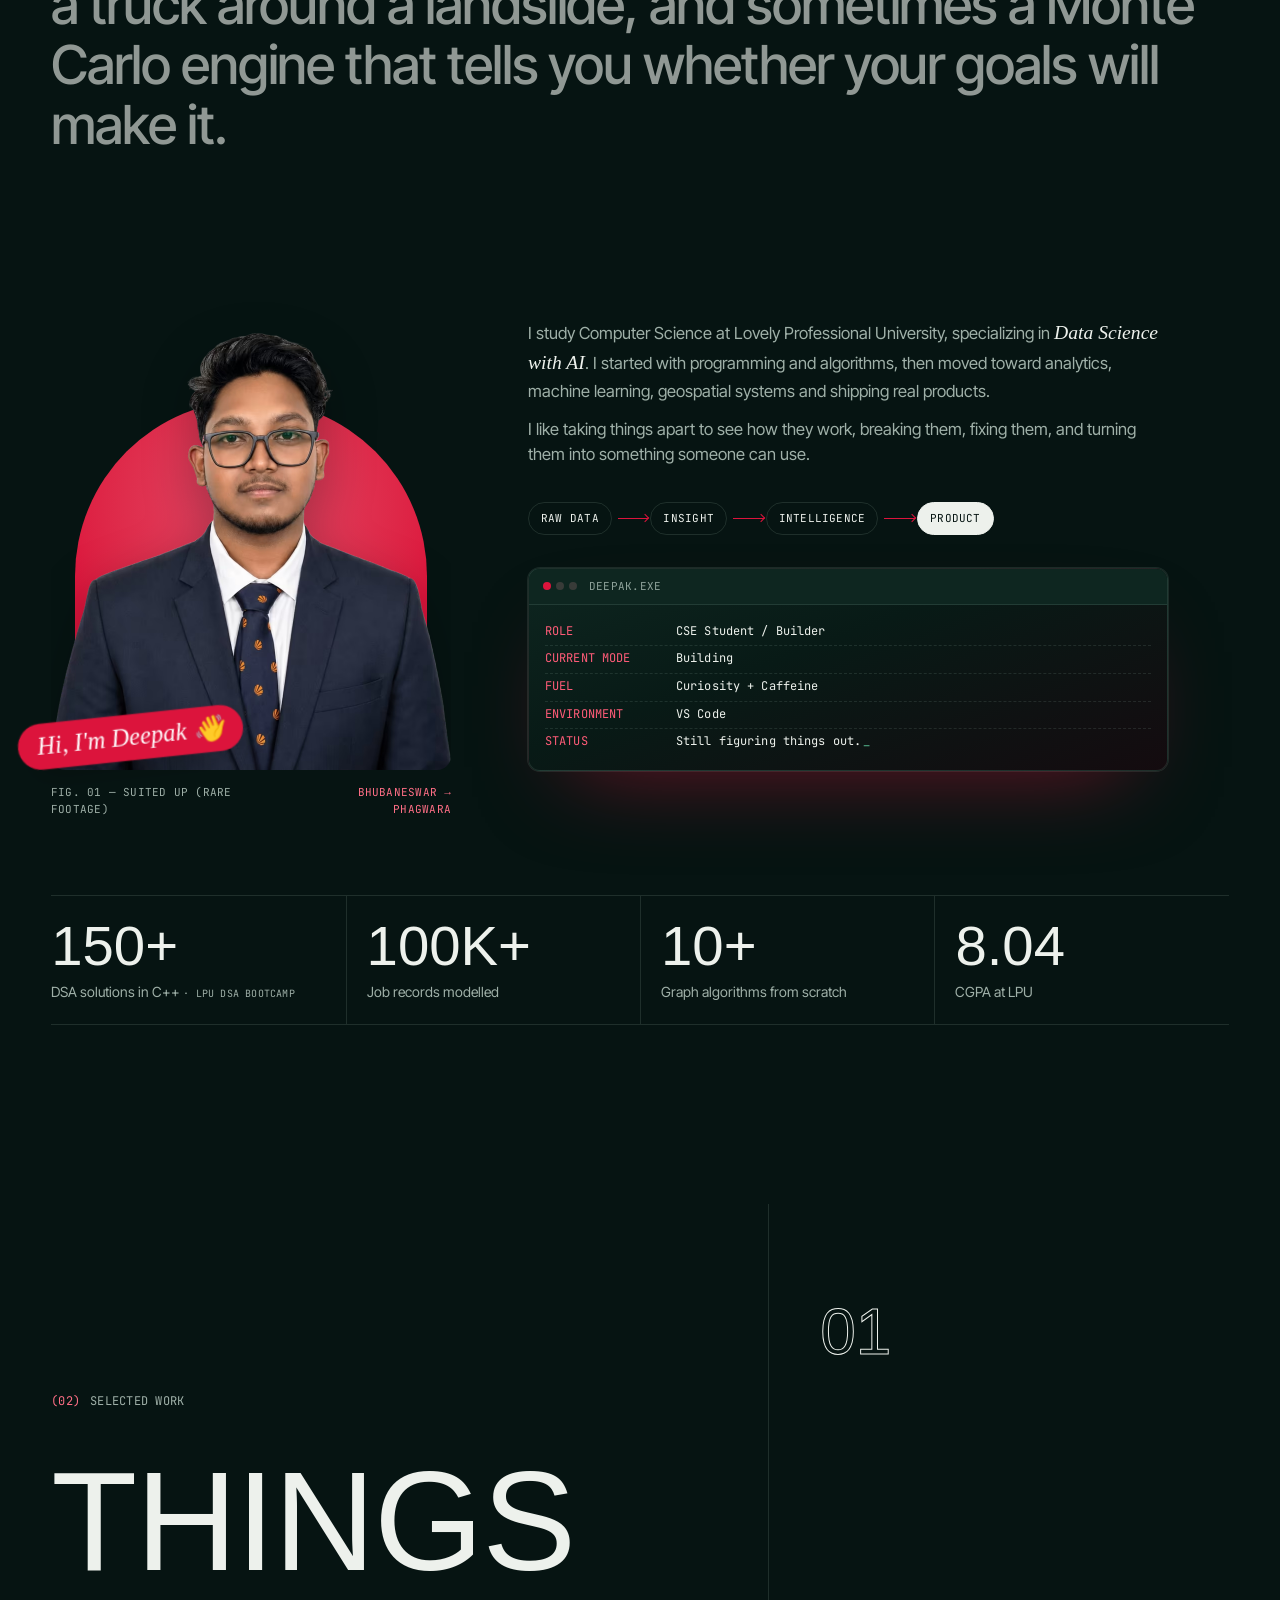
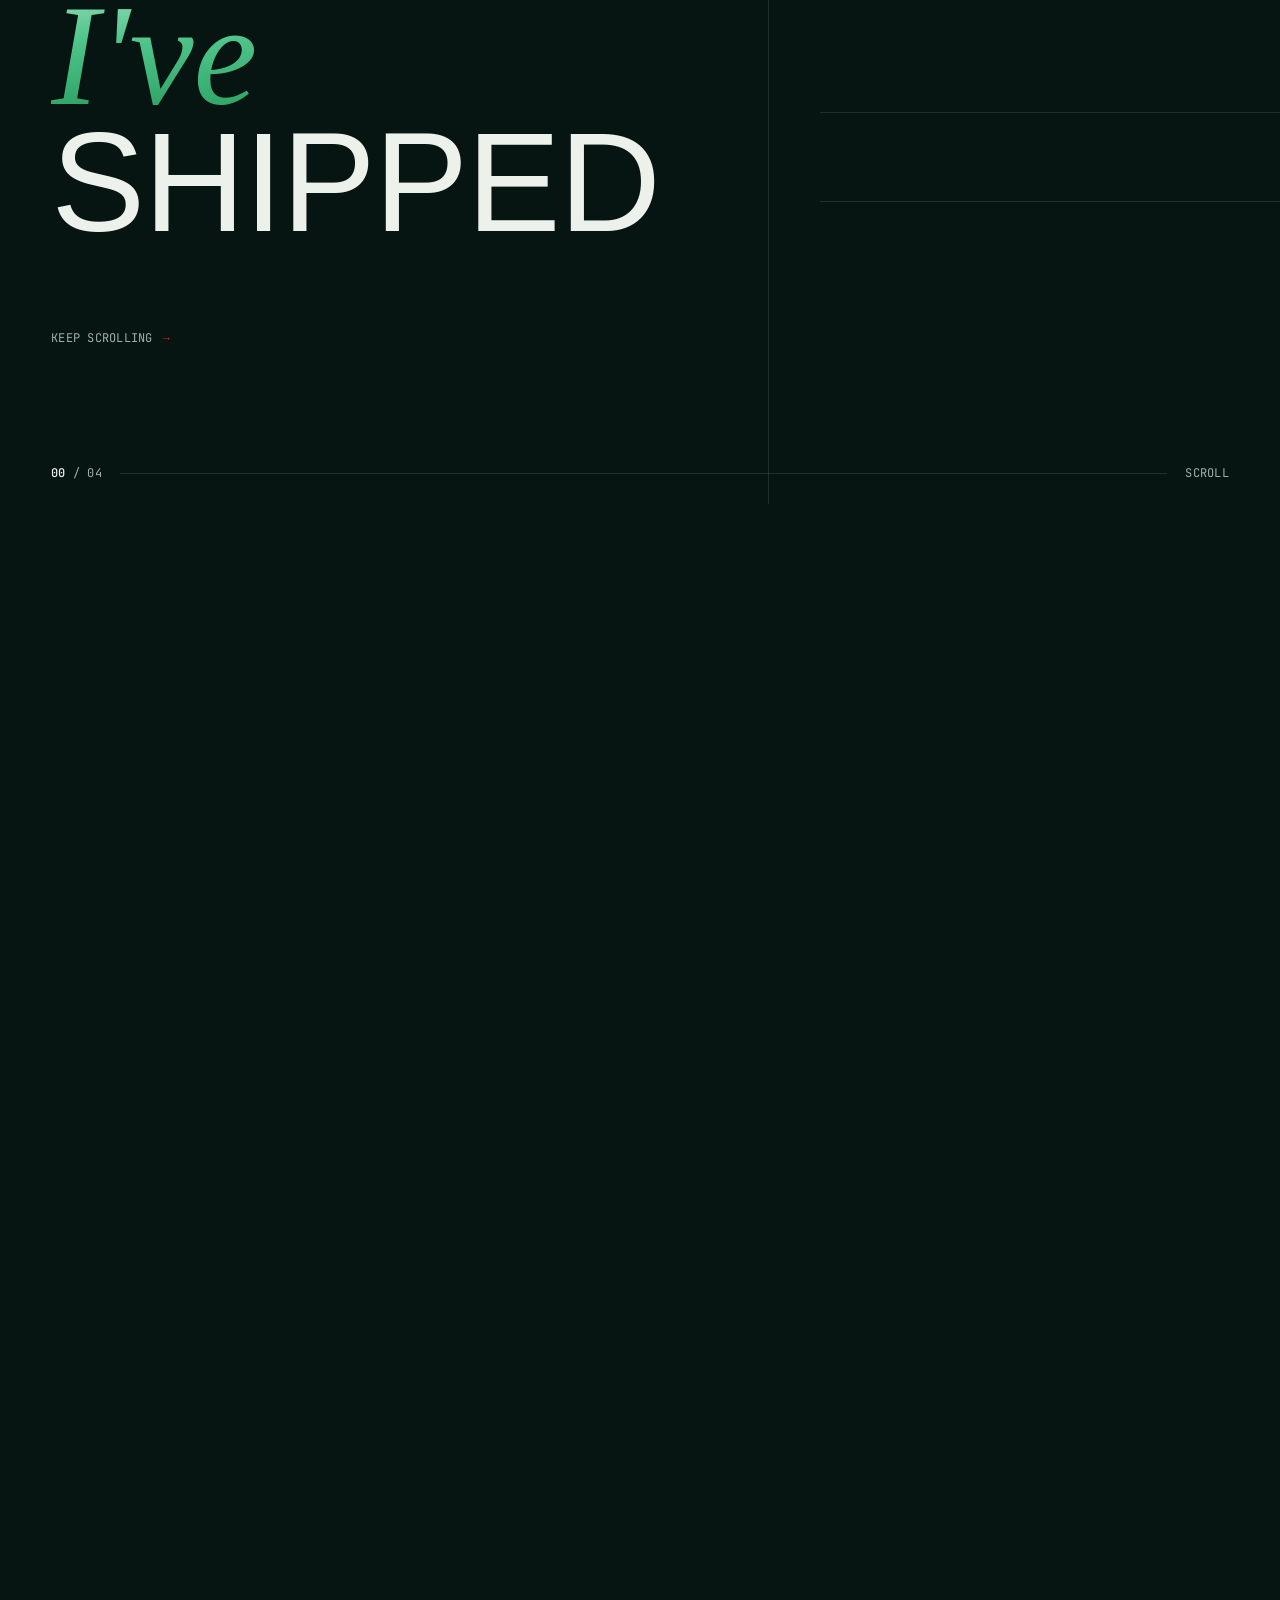
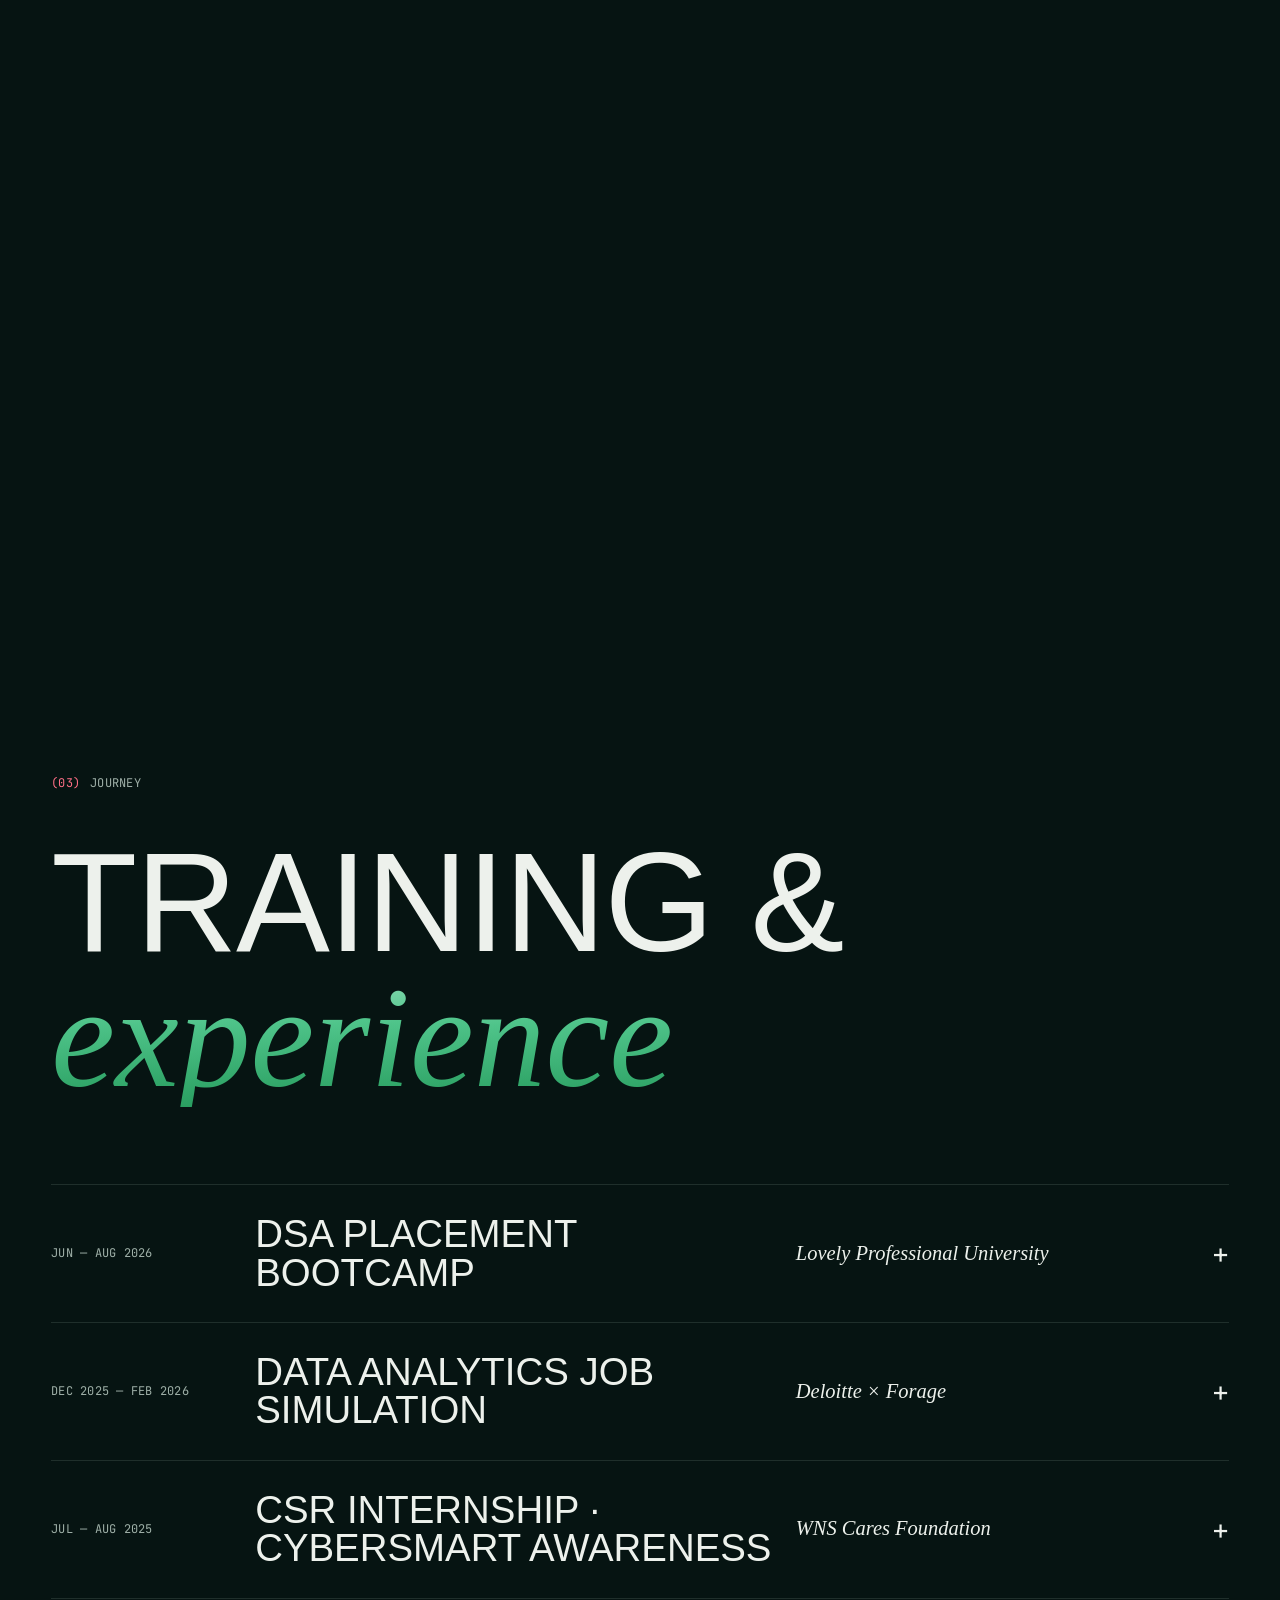
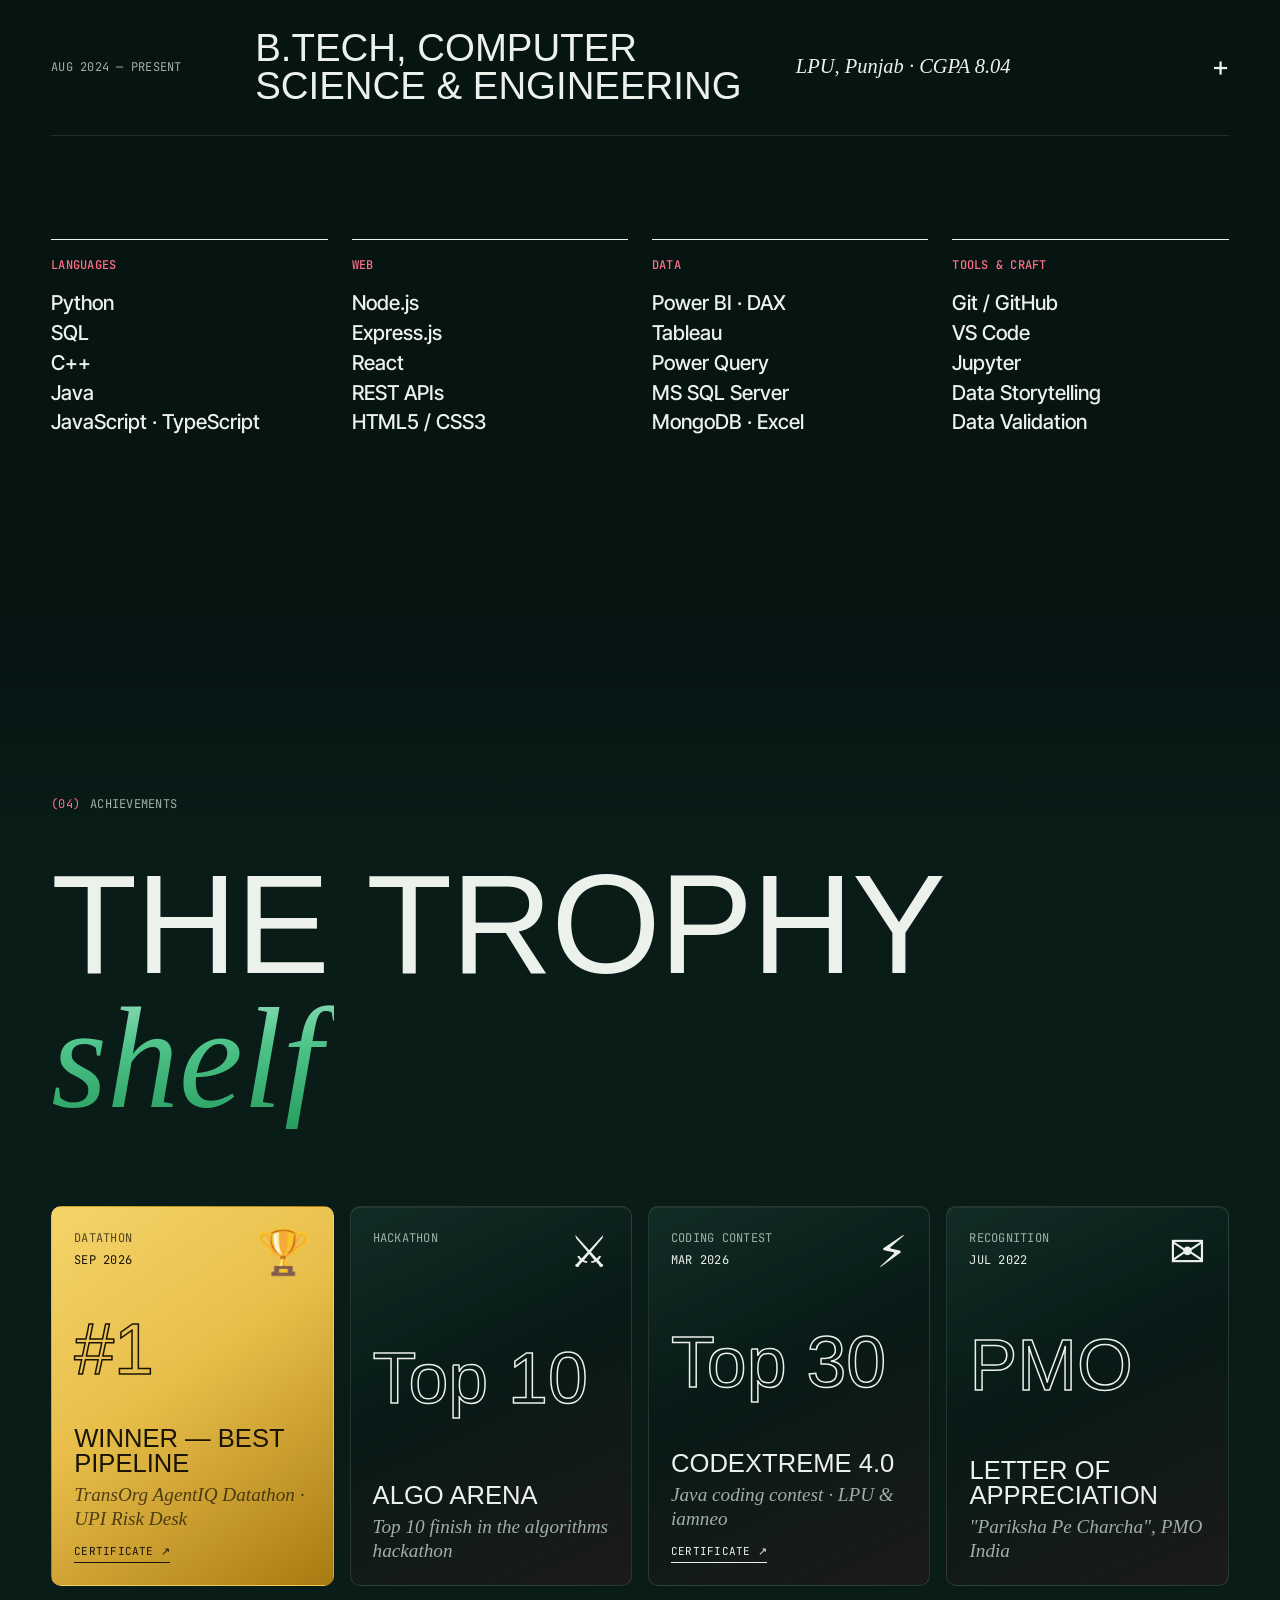
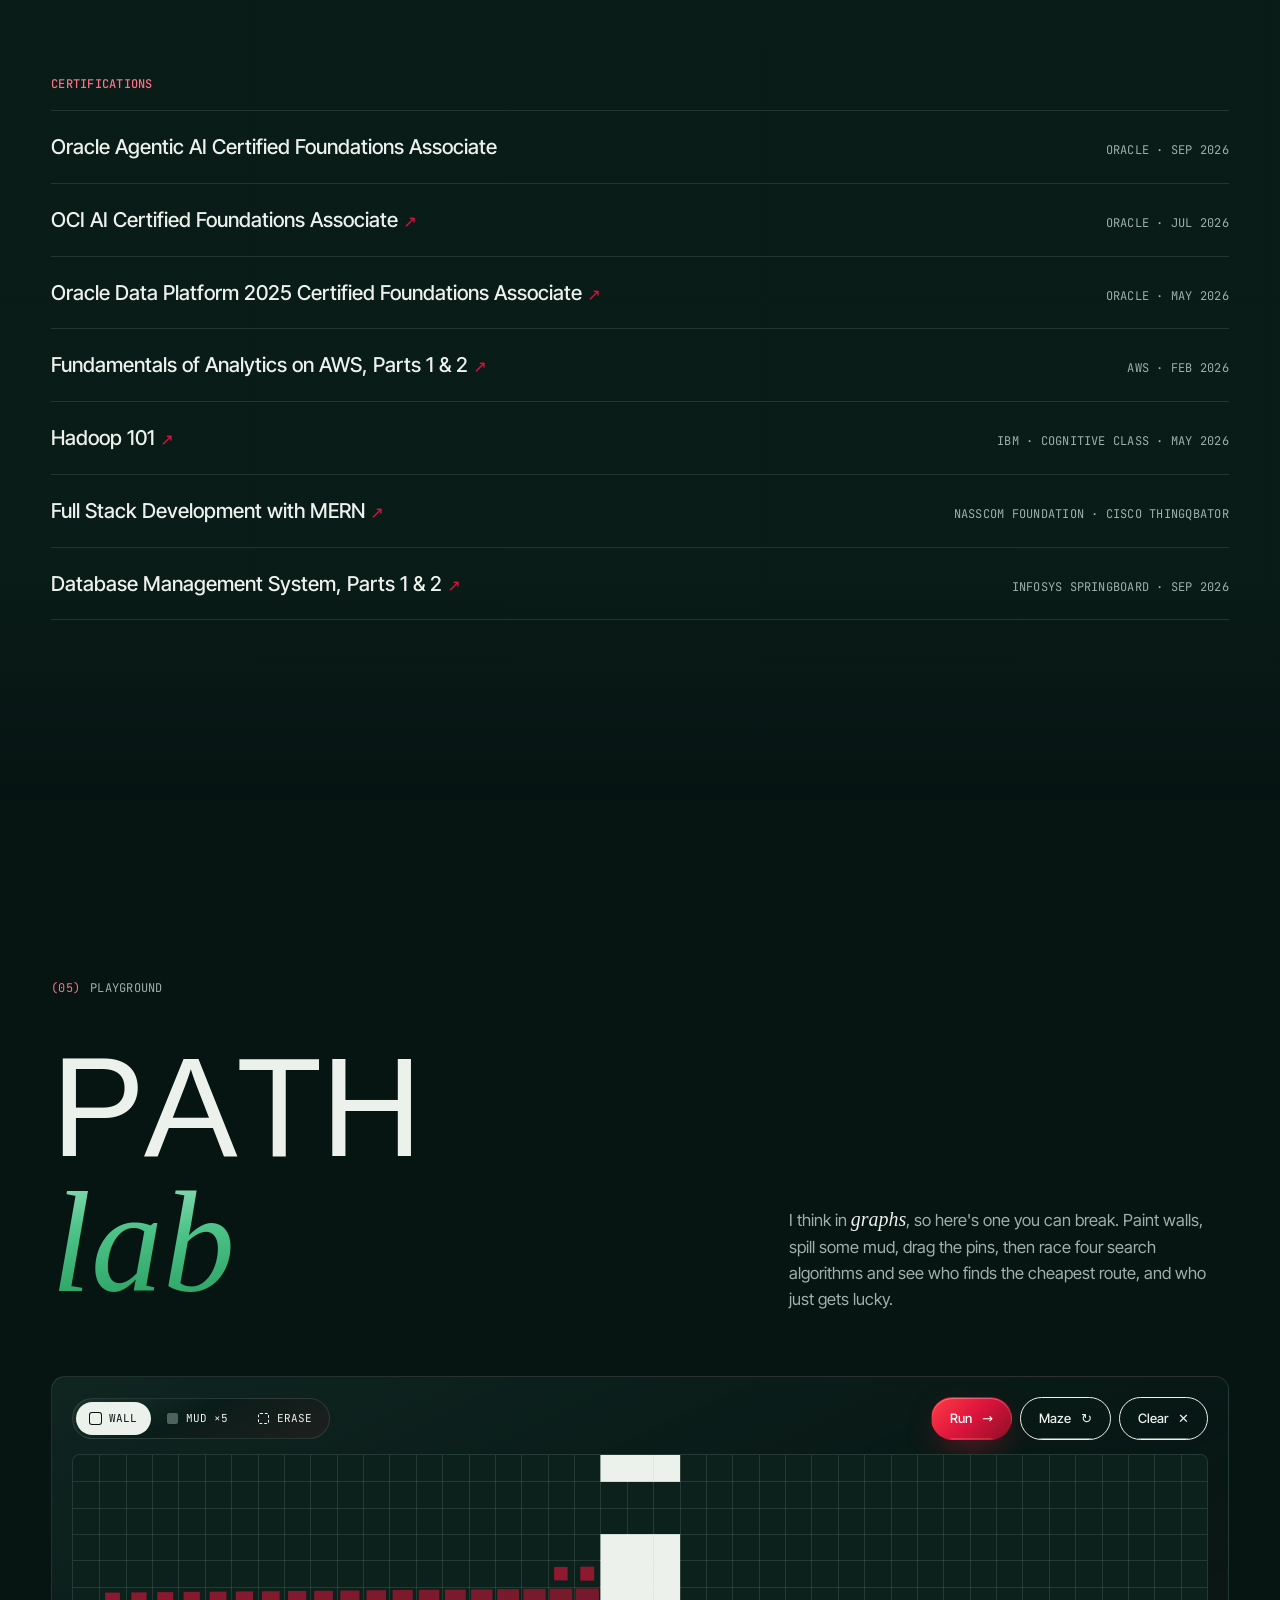
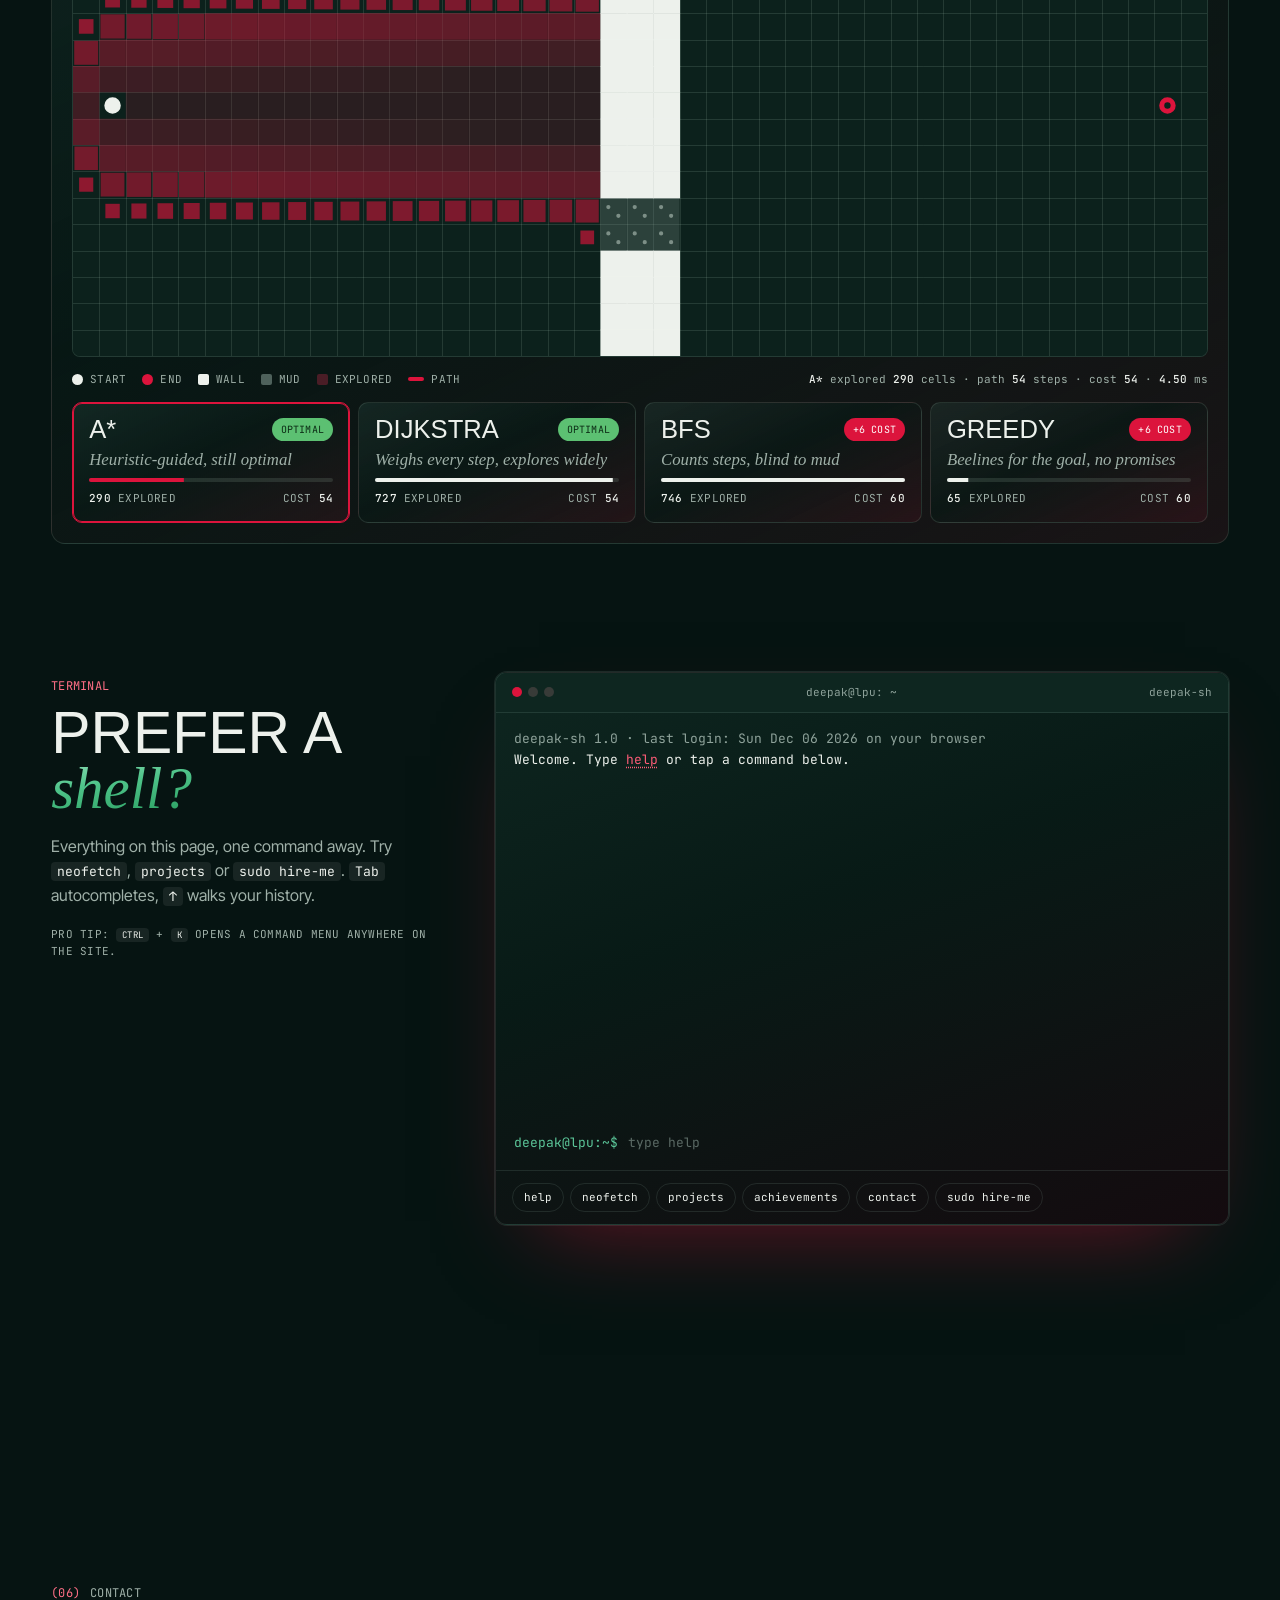
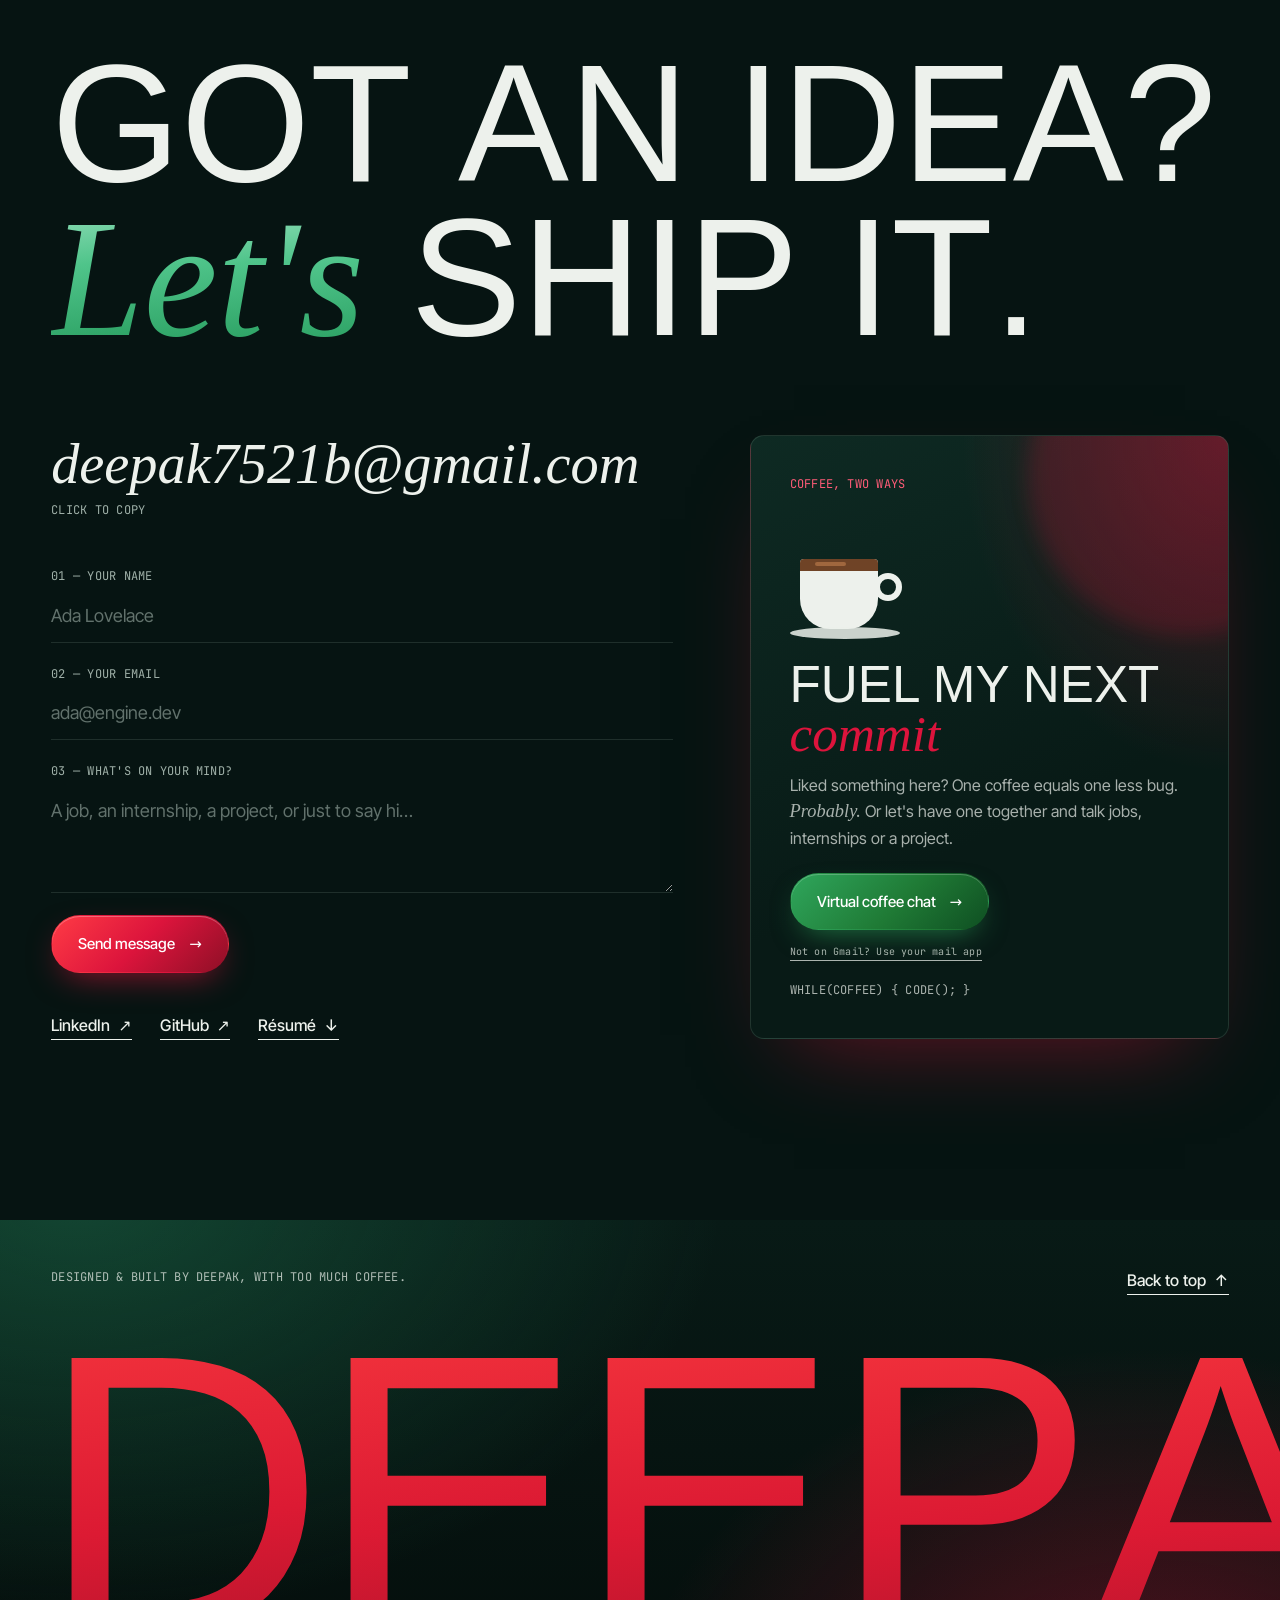
==== commit 0068550f: "Bring back the crimson look The user asked for the whole colour UI back: everything from cca4f58, cr" ====
--- a/index.html
+++ b/index.html
@@ -5,7 +5,7 @@
   <meta name="viewport" content="width=device-width, initial-scale=1.0" />
   <title>Deepak Kumar Behera — Developer & Data Analyst</title>
   <meta name="description" content="Portfolio of Deepak Kumar Behera — full-stack developer, data analyst and graph-algorithm nerd. B.Tech CSE @ LPU (CGPA 8.04), AgentIQ Datathon winner." />
-  <meta name="theme-color" content="#202327" />
+  <meta name="theme-color" content="#061412" />
   <meta property="og:type" content="website" />
   <meta property="og:title" content="Deepak Kumar Behera — Portfolio" />
   <meta property="og:description" content="Full-stack apps, AI agents & data stories. Datathon winner · Top 10 Algo Arena · Top 30 CodeXtreme." />
@@ -37,7 +37,7 @@
     "sameAs": ["https://github.com/Deepak17kb", "https://linkedin.com/in/deepak-kumarbehera"]
   }
   </script>
-  <link rel="icon" href="data:image/svg+xml,%3Csvg xmlns='http://www.w3.org/2000/svg' viewBox='0 0 64 64'%3E%3Crect width='64' height='64' rx='14' fill='%23202327'/%3E%3Ctext x='50%25' y='56%25' text-anchor='middle' dominant-baseline='middle' font-family='Georgia,serif' font-style='italic' font-size='38' fill='%23E5202E'%3Ed%3C/text%3E%3C/svg%3E" />
+  <link rel="icon" href="data:image/svg+xml,%3Csvg xmlns='http://www.w3.org/2000/svg' viewBox='0 0 64 64'%3E%3Crect width='64' height='64' rx='14' fill='%231A1B1A'/%3E%3Ctext x='50%25' y='56%25' text-anchor='middle' dominant-baseline='middle' font-family='Georgia,serif' font-style='italic' font-size='38' fill='%23DC143C'%3Ed%3C/text%3E%3C/svg%3E" />
 
   <!-- fonts and libraries are self-hosted: no third-party connections before first paint -->
   <link rel="preload" as="font" type="font/woff2" href="assets/fonts/anton-normal-latin-1.woff2" crossorigin />
@@ -72,7 +72,7 @@
   </div>
 
   <!-- ============ OVERLAYS ============ -->
-  <!-- the page's light: slow-moving moonlit glows behind everything; they drift, follow the scroll and the pointer -->
+  <!-- the page's light: slow-moving green and crimson glows behind everything; they drift, follow the scroll and the pointer -->
   <div class="ambient" aria-hidden="true"><i class="ambient__a"></i><i class="ambient__b"></i><i class="ambient__c"></i><i class="ambient__spot"></i></div>
   <div class="grain" aria-hidden="true"></div>
   <div class="progress" aria-hidden="true"><span></span></div>
@@ -126,11 +126,11 @@
     <section class="hero">
       <!-- flowing strands (js/hero-field.js); they start drawing under the intro loader -->
       <div class="hero__field" aria-hidden="true" hidden><canvas></canvas></div>
-      <!-- moonlight from the glow below, reaching the floor -->
+      <!-- a red light beam left of the head, and its glow pooling on a glossy floor -->
+      <div class="hero__beam" aria-hidden="true"></div>
       <div class="hero__floor" aria-hidden="true"></div>
       <!-- behind the photo: a small road network that keeps routing from a problem to a solution, around the portrait -->
       <div class="hero__aura" aria-hidden="true">
-        <span class="hero__moon"></span>
         <svg class="route-graph" viewBox="-435 -240 1957 1559" focusable="false"></svg>
       </div>
       <!-- the live route, its runner and the PROBLEM/SOLUTION pins: above the name, still below the photo -->
--- a/css/style.css
+++ b/css/style.css
@@ -166,36 +166,32 @@
   unicode-range: U+0000-00FF, U+0131, U+0152-0153, U+02BB-02BC, U+02C6, U+02DA, U+02DC, U+0304, U+0308, U+0329, U+2000-206F, U+20AC, U+2122, U+2191, U+2193, U+2212, U+2215, U+FEFF, U+FFFD;
 }
 
-/* Palette: charcoal grey, moonlit silver, signal red. Silver carries the page; red stays a small, clean signal.
-   Every text pair is checked by hand: gradients stay above 3:1 for large text, small text above 4.5:1. */
+/* Palette: charcoal black, forest green, crimson red (every text pair checked for WCAG AA) */
 :root {
-  --paper: #EEF1F4; /* moonlit silver */
-  --paper-2: #E2E6EB;
-  --ink: #25282D; /* charcoal grey */
-  --muted: #565C64;
-  --line: rgba(37, 40, 45, 0.14);
-  --accent: #D81B28; /* signal red: fills, large text, the route */
-  --accent-text: #BE1420; /* small red text */
+  --paper: #F2F2EE;
+  --paper-2: #E6E7E2;
+  --ink: #1C1D1C; /* charcoal */
+  --muted: #585C57;
+  --line: rgba(28, 29, 28, 0.16);
+  --accent: #DC143C; /* crimson: buttons, highlights, the route */
+  --accent-text: #B3102F; /* small crimson text: 4.5:1 on paper and paper-2 */
   --accent-ink: #FFFFFF;
-  --green: #12925E; /* status dots only */
-  --green-text: #0B6E46;
+  --green: #1F7A35; /* forest green: big serif highlights */
+  --green-text: #1A6A2D; /* small green text */
+  --green-fill: #1F7A35; /* green surfaces with white text on them */
   --gold: #D4A72C;
-  --card: #FAFBFC;
-  --grad-flow: linear-gradient(90deg, #25282D 0%, #4A515B 25%, #6B7480 50%, #4A515B 75%, #25282D 100%); /* repeats, so it can flow */
-  --grad-silver: linear-gradient(172deg, #4A515B 0%, #25282D 100%);
-  --grad-accent: linear-gradient(172deg, #E5202E 0%, #D81B28 50%, #B01019 100%);
-  --grad-soft: linear-gradient(172deg, #D81B28, #BE1420);
-  --grad-cta: linear-gradient(120deg, #E5202E, #C8141F);
-  --surface: linear-gradient(155deg, rgba(255, 255, 255, .92), rgba(255, 255, 255, .62) 46%, rgba(200, 212, 226, .22));
-  --surface-solid: linear-gradient(155deg, #FFFFFF, #F4F6F8 55%, #E6EAEF);
-  --light-a: rgba(170, 182, 198, .30);
-  --light-b: rgba(229, 32, 46, .05);
-  --light-c: rgba(200, 212, 226, .42);
-  --light-spot: rgba(150, 165, 185, .12);
-  --vignette: rgba(60, 70, 85, .07);
-  --moon-a: rgba(255, 255, 255, .8);
-  --moon-b: rgba(190, 200, 214, .28);
-  --name-glow: rgba(140, 155, 175, .16);
+  --card: #FAFAF7;
+  --grad-red: linear-gradient(172deg, #E8243C 0%, #C8102E 50%, #8A0C24 100%);
+  --grad-name: linear-gradient(172deg, #E8243C 0%, #C8102E 55%, #8A0C24 100%);
+  --grad-soft: linear-gradient(172deg, #D81B38, #B3102F);
+  --grad-green: linear-gradient(172deg, #25944F 0%, #1F7A35 50%, #0F4F22 100%);
+  --surface: linear-gradient(155deg, rgba(255, 255, 255, .88), rgba(255, 255, 255, .6) 46%, rgba(220, 20, 60, .05));
+  --surface-solid: linear-gradient(155deg, #FFFFFF, #F4F6F2 55%, #F9EEF0);
+  --light-a: rgba(31, 122, 83, .16);
+  --light-b: rgba(220, 20, 60, .11);
+  --light-c: rgba(99, 177, 156, .16);
+  --light-spot: rgba(220, 20, 60, .07);
+  --vignette: rgba(28, 40, 34, .10);
   --portrait-opacity: 1;
 
   --f-display: 'Anton', 'Impact', sans-serif;
@@ -209,33 +205,30 @@
 }
 
 [data-theme="dark"] {
-  --paper: #202327; /* charcoal grey */
-  --paper-2: #282B30;
-  --ink: #EEF1F5;
-  --muted: #AEB5BE;
-  --line: rgba(238, 241, 245, 0.13);
-  --accent: #E5202E; /* signal red */
-  --accent-text: #FF7A7A;
+  --paper: #061412; /* the deep green-black of the reference */
+  --paper-2: #0B1F1A;
+  --ink: #EDF1EC;
+  --muted: #9FB0A8;
+  --line: rgba(159, 190, 176, 0.16);
+  --accent: #DC143C;
+  --accent-text: #FF6F86; /* 4.5:1 even on the brightest green glow */
   --accent-ink: #FFFFFF;
-  --green: #3DDC97;
-  --green-text: #4FE0A2;
-  --gold: #FFC857;
-  --card: #2C2F35;
-  --grad-flow: linear-gradient(90deg, #99A4B1 0%, #D6DCE4 25%, #FFFFFF 50%, #D6DCE4 75%, #99A4B1 100%);
-  --grad-silver: linear-gradient(172deg, #FFFFFF 0%, #D6DCE4 46%, #9AA5B2 100%);
-  --grad-accent: linear-gradient(172deg, #FF8080 0%, #FF4A52 50%, #F03A44 100%);
-  --grad-soft: linear-gradient(172deg, #FFA8A8, #FF7A7A);
-  --grad-cta: linear-gradient(120deg, #E5202E, #C8141F);
-  --surface: linear-gradient(155deg, rgba(255, 255, 255, .08), rgba(255, 255, 255, .028) 46%, rgba(200, 212, 226, .06));
-  --surface-solid: linear-gradient(155deg, #33363C, #282B30 55%, #2C2F35);
-  --light-a: rgba(201, 209, 219, .085);
-  --light-b: rgba(229, 32, 46, .06);
-  --light-c: rgba(140, 165, 200, .08);
-  --light-spot: rgba(220, 228, 238, .06);
-  --vignette: rgba(0, 0, 0, .24);
-  --moon-a: rgba(222, 230, 240, .20);
-  --moon-b: rgba(160, 175, 195, .08);
-  --name-glow: rgba(210, 220, 232, .12);
+  --green: #4FC48A;
+  --green-text: #5CC79A;
+  --green-fill: #1F7A35;
+  --gold: #E8BE4A;
+  --card: #0C211C;
+  --grad-red: linear-gradient(172deg, #FF7478 0%, #F2283C 46%, #DE1C36 100%); /* numbers: stays above 3:1 to the bottom */
+  --grad-name: linear-gradient(172deg, #F2323C 0%, #DC1A33 58%, #B5142C 100%); /* the big name: deep, matte */
+  --grad-soft: linear-gradient(172deg, #FF9A9E, #FF6F86); /* smaller italic words */
+  --grad-green: linear-gradient(172deg, #A8E6C8 0%, #4FC48A 42%, #1F9455 100%);
+  --surface: linear-gradient(155deg, rgba(99, 177, 156, .11), rgba(8, 26, 22, .62) 44%, rgba(220, 20, 60, .09));
+  --surface-solid: linear-gradient(155deg, #103029, #081E19 55%, #1C0D11);
+  --light-a: rgba(31, 122, 83, .36);
+  --light-b: rgba(200, 16, 40, .32);
+  --light-c: rgba(99, 177, 156, .17);
+  --light-spot: rgba(226, 28, 52, .13);
+  --vignette: rgba(0, 0, 0, .55);
   --portrait-opacity: 1;
 }
 
@@ -307,7 +300,7 @@
   letter-spacing: -.01em;
   margin-bottom: clamp(40px, 6vw, 80px);
 }
-.big-title .serif { font-size: 1.02em; color: var(--accent); }
+.big-title .serif { font-size: 1.02em; color: var(--green); }
 
 /* ---------- Buttons & links ---------- */
 .btn {
@@ -528,8 +521,8 @@
 }
 .hero__meta { display: flex; justify-content: space-between; gap: 16px; color: var(--muted); }
 .hero__status { display: inline-flex; align-items: center; gap: 8px; color: var(--ink); }
-.hero__status i { width: 8px; height: 8px; border-radius: 50%; background: var(--green); box-shadow: 0 0 0 0 rgba(61, 220, 151, .6); animation: pulse 2s infinite; }
-@keyframes pulse { 70% { box-shadow: 0 0 0 10px rgba(61, 220, 151, 0); } 100% { box-shadow: 0 0 0 0 rgba(61, 220, 151, 0); } }
+.hero__status i { width: 8px; height: 8px; border-radius: 50%; background: var(--green); box-shadow: 0 0 0 0 rgba(47, 154, 72, .6); animation: pulse 2s infinite; }
+@keyframes pulse { 70% { box-shadow: 0 0 0 10px rgba(47, 154, 72, 0); } 100% { box-shadow: 0 0 0 0 rgba(47, 154, 72, 0); } }
 
 /* two boxes with the photo's geometry: the aura (behind the name) and the face (in front of it) */
 .hero__face, .hero__aura, .hero__marks {
@@ -580,7 +573,7 @@
   -webkit-mask-image: linear-gradient(to bottom, #000 62%, transparent 98%);
   mask-image: linear-gradient(to bottom, #000 62%, transparent 98%);
 }
-.hero > :not(.hero__face):not(.hero__aura):not(.hero__marks):not(.hero__field):not(.hero__floor):not(.hero__bottom):not(.hero__meta) { position: relative; z-index: 1; }
+.hero > :not(.hero__face):not(.hero__aura):not(.hero__marks):not(.hero__field):not(.hero__beam):not(.hero__floor):not(.hero__bottom):not(.hero__meta) { position: relative; z-index: 1; }
 .hero > .hero__bottom, .hero > .hero__meta { position: relative; z-index: 3; } /* buttons and the meta row stay above the photo and the route */
 
 .hero__title {
@@ -634,7 +627,7 @@
 
 /* ---------- Marquee ---------- */
 .marquee {
-  background: #C9D1DB; color: #202327;
+  background: var(--green-fill); color: #F2F2EE; /* 4.8:1 */
   padding: 22px 0; overflow: hidden;
   transform: rotate(-2deg) scale(1.04);
   margin: 40px 0;
@@ -643,7 +636,7 @@
 .marquee__track { display: flex; gap: 40px; width: max-content; will-change: transform; }
 .marquee span { font-family: var(--f-display); font-size: clamp(2rem, 5vw, 4rem); text-transform: uppercase; line-height: 1; }
 .marquee span:nth-of-type(even) { font-family: var(--f-serif); font-style: italic; text-transform: none; }
-.marquee b { color: #B01019; font-size: clamp(1.5rem, 3vw, 2.4rem); align-self: center; font-weight: 400; }
+.marquee b { color: rgba(242, 242, 238, .55); font-size: clamp(1.5rem, 3vw, 2.4rem); align-self: center; font-weight: 400; }
 
 /* ---------- About ---------- */
 .about__manifesto {
@@ -679,7 +672,7 @@
 
 /* DEEPAK.EXE: same window chrome as the terminal */
 .exe {
-  --t-bg: #1C1E22; --t-bar: #26282D; --t-fg: #EEF1F5; --t-dim: #A3ABB5; --t-line: rgba(238, 241, 245, .12); --t-green: #C9D1DB; --t-acc: #FF7A7A;
+  --t-bg: #081A16; --t-bar: #0E2620; --t-fg: #EDF1EC; --t-dim: #8FA39B; --t-line: rgba(159, 190, 176, .14); --t-green: #5CC79A; --t-acc: #FF5C78;
   background: var(--t-bg); color: var(--t-fg); border: 1px solid var(--t-line); border-radius: 12px; overflow: hidden;
   box-shadow: 0 30px 60px -36px rgba(0, 0, 0, .55);
 }
@@ -746,7 +739,7 @@
 .panel { height: 100%; flex-shrink: 0; padding: 96px var(--gutter) 64px; position: relative; }
 .panel--intro { width: 60vw; display: flex; flex-direction: column; justify-content: center; }
 .panel__hint { color: var(--muted); display: flex; gap: 10px; align-items: center; }
-.arrow-slide { display: inline-block; animation: slide 1.6s var(--ease) infinite; color: var(--accent-text); }
+.arrow-slide { display: inline-block; animation: slide 1.6s var(--ease) infinite; color: var(--accent); }
 @keyframes slide { 0%, 100% { transform: translateX(0); } 50% { transform: translateX(10px); } }
 
 .project { width: 88vw; border-left: 1px solid var(--line); display: flex; flex-direction: column; }
@@ -755,7 +748,7 @@
 .project__year { color: var(--muted); }
 .project__body { flex: 1; display: grid; grid-template-columns: 1fr 1fr; gap: clamp(24px, 5vw, 80px); align-items: center; min-height: 0; }
 .project__title { font-family: var(--f-display); font-weight: 400; text-transform: uppercase; font-size: clamp(2.6rem, min(7vw, 12vh), 7rem); line-height: .92; }
-.project__title .serif { color: var(--accent); }
+.project__title .serif { color: var(--green); }
 .project__tag { font-size: clamp(1.1rem, min(2vw, 3.4vh), 1.8rem); line-height: 1.2; margin: 10px 0 min(26px, 2.6vh); max-width: 34ch; }
 .project__metrics { list-style: none; display: flex; gap: clamp(18px, 3vw, 40px); padding: min(18px, 1.8vh) 0; border-top: 1px solid var(--line); border-bottom: 1px solid var(--line); margin-bottom: min(20px, 2vh); }
 .project__metrics li { display: flex; flex-direction: column; }
@@ -837,12 +830,12 @@
 .more a { display: grid; grid-template-columns: auto 1fr auto; align-items: baseline; gap: 14px; padding: 14px 0; transition: padding .4s var(--ease), color .3s; }
 .more__name { font-family: var(--f-display); font-size: clamp(1.3rem, 2vw, 1.8rem); text-transform: uppercase; line-height: 1; }
 .more em { color: var(--muted); font-size: 1.1rem; }
-.more i { font-style: normal; color: var(--accent-text); transition: transform .4s var(--ease); }
-.more a:hover { padding-left: 10px; color: var(--accent-text); }
+.more i { font-style: normal; color: var(--accent); transition: transform .4s var(--ease); }
+.more a:hover { padding-left: 10px; color: var(--accent); }
 .more a:hover i { transform: translate(3px, -3px); }
 .outro__link { font-family: var(--f-display); font-size: clamp(4rem, 11vw, 11rem); line-height: .9; text-transform: uppercase; display: inline-flex; align-items: flex-start; gap: .1em; transition: color .4s var(--ease); width: max-content; }
-.outro__link span { font-size: .45em; color: var(--accent-text); transition: transform .5s var(--ease); display: inline-block; }
-.outro__link:hover { color: var(--accent-text); }
+.outro__link span { font-size: .45em; color: var(--accent); transition: transform .5s var(--ease); display: inline-block; }
+.outro__link:hover { color: var(--accent); }
 .outro__link:hover span { transform: translate(10px, -10px) rotate(45deg); }
 
 /* "Also built" + "Fresh on GitHub" side by side; with no live repos it's the single list it always was */
@@ -890,7 +883,7 @@
 .row__body { display: grid; grid-template-columns: 180px 1fr; gap: 24px; overflow: hidden; }
 .row__body ul { grid-column: 2; list-style: none; display: flex; flex-direction: column; gap: 10px; color: var(--muted); max-width: 70ch; padding-bottom: 32px; }
 .row__body li { padding-left: 22px; position: relative; }
-.row__body li::before { content: "↳"; position: absolute; left: 0; color: var(--accent-text); }
+.row__body li::before { content: "↳"; position: absolute; left: 0; color: var(--accent); }
 .row__body strong { color: var(--ink); font-weight: 600; }
 
 .skills { display: grid; grid-template-columns: repeat(4, 1fr); gap: 24px; margin-top: clamp(64px, 8vw, 110px); }
@@ -946,7 +939,7 @@
 .certs li:hover > .certs__row, .certs li:hover > a { padding-left: 14px; }
 .certs li > a:hover { color: var(--accent-text); }
 .certs__name { font-size: clamp(1.05rem, 1.6vw, 1.4rem); font-weight: 500; }
-.certs__name i { font-style: normal; color: var(--accent-text); font-size: .8em; }
+.certs__name i { font-style: normal; color: var(--accent); font-size: .8em; }
 .certs__by { color: var(--muted); white-space: nowrap; }
 
 .card__link { align-self: flex-start; margin-top: 6px; font-size: 11px; border-bottom: 1px solid currentColor; padding-bottom: 2px; transform: translateZ(20px); transition: color .3s; }
@@ -1013,7 +1006,7 @@
 .algo__name { font-family: var(--f-display); font-size: clamp(1.4rem, 2vw, 1.9rem); text-transform: uppercase; line-height: 1; }
 .algo__desc { font-family: var(--f-serif); font-style: italic; font-size: 1.05rem; line-height: 1.2; color: var(--muted); }
 .algo__flag { font-size: 10px; padding: 3px 8px; border-radius: 100px; border: 1px solid var(--line); white-space: nowrap; color: var(--muted); }
-.algo__flag.is-good { background: #4FE0A2; border-color: transparent; color: #0B2A1C; }
+.algo__flag.is-good { background: #5CC072; border-color: transparent; color: #0B2A14; }
 .algo__flag.is-bad { background: var(--accent); border-color: transparent; color: var(--accent-ink); }
 .algo__bar { height: 4px; border-radius: 4px; background: var(--line); overflow: hidden; }
 .algo__bar i { display: block; height: 100%; background: var(--ink); transform-origin: left; transform: scaleX(0); transition: transform .6s var(--ease); }
@@ -1025,7 +1018,7 @@
 .shell { display: grid; grid-template-columns: minmax(240px, 380px) 1fr; gap: clamp(28px, 5vw, 80px); align-items: start; margin-top: clamp(80px, 10vw, 140px); }
 .shell__kicker { color: var(--accent-text); }
 .shell__intro h3 { font-family: var(--f-display); font-weight: 400; text-transform: uppercase; font-size: clamp(2.6rem, 4.6vw, 4.4rem); line-height: .92; margin: 10px 0 18px; }
-.shell__intro h3 .serif { color: var(--accent); }
+.shell__intro h3 .serif { color: var(--green); }
 .shell__intro p { color: var(--muted); }
 .shell__intro code, .shell__intro kbd {
   font-family: var(--f-mono); font-size: .82em; color: var(--ink);
@@ -1035,7 +1028,7 @@
 @media (hover: none) { .shell__tip { display: none; } } /* no keyboard shortcuts on touch */
 
 .term {
-  --t-bg: #1C1E22; --t-bar: #26282D; --t-fg: #EEF1F5; --t-dim: #A3ABB5; --t-line: rgba(238, 241, 245, .12); --t-green: #C9D1DB; --t-acc: #FF7A7A;
+  --t-bg: #081A16; --t-bar: #0E2620; --t-fg: #EDF1EC; --t-dim: #8FA39B; --t-line: rgba(159, 190, 176, .14); --t-green: #5CC79A; --t-acc: #FF5C78;
   background: var(--t-bg); color: var(--t-fg);
   border: 1px solid var(--t-line); border-radius: 12px; overflow: hidden;
   font-family: var(--f-mono); font-size: 13px; line-height: 1.6;
@@ -1056,7 +1049,7 @@
 .t-acc { color: var(--t-acc); }
 .t-dim { color: var(--t-dim); }
 .t-ok, .t-prompt { color: var(--t-green); }
-.t-err { color: #FF8A8A; }
+.t-err { color: #FF6B83; }
 .t-line a { color: var(--t-fg); text-decoration: underline; text-decoration-color: var(--accent); text-underline-offset: 3px; }
 .t-line a:hover { color: var(--t-acc); }
 .t-cmd { font: inherit; color: var(--t-acc); text-decoration: underline dotted; text-underline-offset: 3px; }
@@ -1069,9 +1062,9 @@
 .t-game { margin: 6px 0 10px; user-select: none; touch-action: none; }
 .t-game__board {
   display: grid; grid-template-columns: repeat(var(--cols), 13px); grid-auto-rows: 13px; gap: 2px;
-  padding: 8px; width: max-content; border: 1px solid var(--t-line); border-radius: 6px; background: rgba(238, 241, 245, .02);
-}
-.t-game__board i { border-radius: 3px; background: rgba(238, 241, 245, .06); }
+  padding: 8px; width: max-content; border: 1px solid var(--t-line); border-radius: 6px; background: rgba(236, 237, 233, .02);
+}
+.t-game__board i { border-radius: 3px; background: rgba(236, 237, 233, .06); }
 .t-game__board i.g-s { background: color-mix(in srgb, var(--accent) 70%, var(--t-bg)); }
 .t-game__board i.g-h { background: var(--accent); box-shadow: 0 0 0 2px color-mix(in srgb, var(--accent) 35%, transparent); }
 .t-game__board i.g-f { background: var(--t-green); border-radius: 50%; transform: scale(.8); }
@@ -1097,7 +1090,7 @@
 .palette.is-open .palette__backdrop { opacity: 1; }
 .palette.is-open .palette__panel { opacity: 1; transform: none; }
 .palette__search { display: flex; align-items: center; gap: 12px; padding: 16px 18px; border-bottom: 1px solid var(--line); }
-.palette__caret { color: var(--accent-text); font-size: 22px; line-height: 1; }
+.palette__caret { color: var(--accent); font-size: 22px; line-height: 1; }
 .palette__input { flex: 1; min-width: 0; font: inherit; font-size: 17px; color: var(--ink); background: transparent; border: 0; outline: none; }
 .palette__input::placeholder { color: var(--muted); opacity: .7; }
 .palette__esc { font-size: 10px; color: var(--muted); border: 1px solid var(--line); border-radius: 4px; padding: 2px 6px; }
@@ -1187,7 +1180,7 @@
 @media print {
   @page { size: A4; margin: 12mm 13mm; }
   :root, [data-theme="dark"] {
-    --paper: #fff; --paper-2: #fff; --ink: #1C1D1C; --muted: #555; --line: #ccc; --accent: #BE1420; --accent-text: #BE1420; --green: #0E7A4E; --gold: #E8BE4A;
+    --paper: #fff; --paper-2: #fff; --ink: #1C1D1C; --muted: #555; --line: #ccc; --accent: #B3102F; --accent-text: #B3102F; --green: #1A6A2D; --gold: #E8BE4A;
   }
   html, body { background: #fff !important; color: #111; }
   body > :not(.tldr) { display: none !important; }
@@ -1218,7 +1211,7 @@
 
 /* ---------- Contact ---------- */
 .contact__title { font-family: var(--f-display); font-weight: 400; text-transform: uppercase; font-size: clamp(3.6rem, 13vw, 13rem); line-height: .88; margin-bottom: clamp(48px, 6vw, 90px); }
-.contact__title .serif { color: var(--accent); }
+.contact__title .serif { color: var(--green); }
 .contact__grid { display: grid; grid-template-columns: 1.3fr 1fr; gap: clamp(32px, 6vw, 96px); align-items: start; }
 
 .email { display: flex; flex-direction: column; align-items: flex-start; gap: 6px; text-align: left; margin-bottom: 48px; }
@@ -1253,13 +1246,13 @@
   content: ""; position: absolute; width: 320px; height: 320px; right: -120px; top: -120px;
   border-radius: 50%; background: var(--accent); opacity: .18; filter: blur(10px);
 }
-.coffee__kicker { color: #FF7A7A; }
+.coffee__kicker { color: #FF5C78; }
 .coffee h3 { font-family: var(--f-display); font-weight: 400; font-size: clamp(2.4rem, 4vw, 3.6rem); text-transform: uppercase; line-height: .95; }
-.coffee h3 .serif { color: var(--accent-text); }
+.coffee h3 .serif { color: var(--accent); }
 .coffee p { color: color-mix(in srgb, var(--paper) 70%, transparent); }
 .coffee p em { font-family: var(--f-serif); font-size: 1.15em; }
 .coffee__fine { color: color-mix(in srgb, var(--paper) 72%, transparent); margin-top: 6px; }
-.btn--coffee { align-self: flex-start; background: var(--accent); color: #fff; border-color: var(--accent); margin-top: 8px; }
+.btn--coffee { align-self: flex-start; background: var(--green-fill); color: #fff; border-color: var(--green-fill); margin-top: 8px; }
 .btn--coffee::before { background: var(--accent); }
 .btn--coffee:hover { color: #fff; border-color: var(--accent); }
 .btn--coffee:hover i { transform: rotate(-12deg) scale(1.2); }
@@ -1272,7 +1265,7 @@
 .btn--chat { color: var(--paper); border-color: color-mix(in srgb, var(--paper) 45%, transparent); }
 .btn--chat::before { background: var(--paper); }
 .btn--chat:hover { color: var(--ink); border-color: var(--paper); }
-html:not(.has-upi) .btn--chat { background: var(--accent); color: #fff; border-color: var(--accent); }
+html:not(.has-upi) .btn--chat { background: var(--green-fill); color: #fff; border-color: var(--green-fill); }
 html:not(.has-upi) .btn--chat::before { background: var(--accent); }
 html:not(.has-upi) .btn--chat:hover { color: #fff; border-color: var(--accent); }
 
@@ -1293,7 +1286,7 @@
 .cafe__x:hover { background: color-mix(in srgb, var(--ink) 8%, transparent); }
 .cafe__kicker { color: var(--accent-text); font-size: 11px; }
 .cafe__title { font-family: var(--f-display); font-weight: 400; text-transform: uppercase; font-size: clamp(2.2rem, 5vw, 3.2rem); line-height: .95; margin: 8px 0 18px; }
-.cafe__title .serif { color: var(--accent); }
+.cafe__title .serif { color: var(--green); }
 .cafe__sizes { display: grid; grid-template-columns: repeat(4, 1fr); gap: 8px; }
 .cafe__sizes button {
   display: flex; flex-direction: column; align-items: flex-start; gap: 2px; min-height: 64px; padding: 10px 12px;
@@ -1346,7 +1339,7 @@
 .footer__top .mono { color: color-mix(in srgb, var(--paper) 72%, transparent); }
 .footer__name { font-family: var(--f-display); font-size: 31vw; line-height: .8; letter-spacing: -.02em; margin: 40px 0 24px -.03em; white-space: nowrap; }
 .footer__name .fl { display: inline-block; will-change: transform; }
-.footer__name .fl--c { color: var(--accent-text); font-family: var(--f-sans); font-size: .25em; vertical-align: top; }
+.footer__name .fl--c { color: var(--accent); font-family: var(--f-sans); font-size: .25em; vertical-align: top; }
 
 /* live GitHub strip */
 .ghlive {
@@ -1357,7 +1350,7 @@
 .ghlive[hidden] { display: none; }
 .ghlive:hover { border-color: var(--accent); }
 .ghlive b { color: var(--paper); font-weight: 500; }
-.ghlive__dot { width: 8px; height: 8px; border-radius: 50%; background: #4FE0A2; box-shadow: 0 0 0 0 rgba(79, 224, 162, .6); animation: pulse 2s infinite; }
+.ghlive__dot { width: 8px; height: 8px; border-radius: 50%; background: #5CC072; box-shadow: 0 0 0 0 rgba(92, 192, 114, .6); animation: pulse 2s infinite; }
 .ghlive__label { color: var(--paper); }
 .ghlive__bars { display: inline-flex; align-items: flex-end; gap: 2px; height: 18px; }
 .ghlive__bars i { width: 5px; height: calc(var(--h) * 18px); min-height: 2px; border-radius: 1px; background: color-mix(in srgb, var(--paper) 22%, transparent); }
@@ -1382,7 +1375,7 @@
 /* ---------- Easter egg ---------- */
 .rain { position: fixed; top: -60px; z-index: 970; pointer-events: none; font-size: 32px; }
 
-/* ---------- Lit shading: moonlight that glows, fades and moves instead of flat fills ---------- */
+/* ---------- Lit shading: colours that glow, fade and move instead of flat fills ---------- */
 /* The page's light: three big soft glows and a pointer light, drifting behind everything.
    They move on `translate` / `scale` (compositor only); the scroll and pointer move them through `transform`. */
 .ambient { position: fixed; inset: 0; z-index: -1; overflow: hidden; pointer-events: none; }
@@ -1406,125 +1399,130 @@
   left: -24vmax; top: -24vmax; width: 48vmax; height: 48vmax;
   background: radial-gradient(closest-side, var(--light-spot), transparent);
 }
-.ambient::after { content: ""; position: absolute; inset: 0; background: radial-gradient(ellipse at 50% 42%, transparent 52%, var(--vignette) 100%); }
+.ambient::after { content: ""; position: absolute; inset: 0; background: radial-gradient(ellipse at 50% 42%, transparent 46%, var(--vignette) 100%); }
 @keyframes light-a { 0%, 100% { translate: -6vw -4vh; scale: 1; } 50% { translate: 13vw 11vh; scale: 1.18; } }
 @keyframes light-b { 0%, 100% { translate: 5vw 5vh; scale: 1.1; } 50% { translate: -14vw -9vh; scale: .94; } }
 @keyframes light-c { 0%, 100% { translate: 4vw -3vh; scale: 1; } 50% { translate: -12vw 13vh; scale: 1.22; } }
 @media (hover: none), (pointer: coarse) { .ambient__spot { display: none; } }
 
-/* Hero: a soft moon rises behind the portrait. Round and soft, so it never makes an edge at head height */
-.hero__moon {
-  position: absolute; left: 52%; top: 30%; width: 124%; aspect-ratio: 1; translate: -50% -50%;
-  border-radius: 50%; pointer-events: none;
-  background: radial-gradient(closest-side, var(--moon-a), var(--moon-b) 54%, transparent);
-  animation: moon 9s ease-in-out infinite;
-}
-@keyframes moon { 0%, 100% { opacity: .8; scale: 1; } 50% { opacity: 1; scale: 1.06; } }
-
-/* ...and silvers the floor under it */
+/* Hero: the red beam stands left of the head, soft on every edge, and breathes */
+.hero__beam {
+  position: absolute; z-index: 0; top: -8%; bottom: 14%; left: 47%; width: 14%; pointer-events: none;
+  background: linear-gradient(180deg, transparent 0%, rgba(186, 30, 35, .55) 18%, #FD1819 56%, rgba(180, 20, 30, .7) 82%, transparent 100%);
+  clip-path: polygon(46% 0, 74% 0, 100% 100%, 8% 100%);
+  filter: blur(26px); transform: skewX(-8deg); opacity: .62;
+  animation: beam 8s ease-in-out infinite;
+}
+[data-theme="light"] .hero__beam { opacity: .3; mix-blend-mode: multiply; }
+@keyframes beam { 0%, 100% { opacity: .5; } 45% { opacity: .78; } 60% { opacity: .62; } }
+[data-theme="light"] .hero__beam { animation: none; }
+
+/* ...and pools on a glossy floor, with a sage reflection beside it */
 .hero__floor {
   position: absolute; z-index: 0; left: 0; right: 0; bottom: 0; height: 30%; pointer-events: none;
   background:
-    radial-gradient(26% 44% at 62% 82%, var(--moon-a), transparent 72%),
-    radial-gradient(34% 34% at 30% 96%, var(--light-b), transparent 72%),
-    radial-gradient(44% 46% at 90% 92%, var(--light-c), transparent 72%);
+    radial-gradient(24% 42% at 58% 80%, rgba(253, 24, 25, .5), transparent 72%),
+    radial-gradient(34% 34% at 30% 96%, rgba(220, 20, 60, .2), transparent 72%),
+    radial-gradient(44% 46% at 88% 92%, rgba(99, 177, 156, .15), transparent 72%);
   -webkit-mask-image: linear-gradient(to bottom, transparent, #000 45%, #000 70%, transparent);
   mask-image: linear-gradient(to bottom, transparent, #000 45%, #000 70%, transparent);
-  animation: floor 9s ease-in-out infinite;
-}
-@keyframes floor { 0%, 100% { opacity: .7; scale: 1 1; } 50% { opacity: 1; scale: 1.05 1; } }
-
-/* DEEPAK: one band of moonlight flowing through all six letters. Each letter shows a twelfth of a
-   repeating tile and is a twelfth of the loop ahead of the last, so the sheen runs across the whole word. */
-.hero__name { color: var(--ink); }
+  animation: floor 8s ease-in-out infinite;
+}
+[data-theme="light"] .hero__floor { opacity: .5; }
+@keyframes floor { 0%, 100% { opacity: .72; scale: 1 1; } 45% { opacity: 1; scale: 1.05 1; } }
+[data-theme="light"] .hero__floor { animation: none; }
+
+/* DEEPAK: shaded crimson with a glow behind it and a sheen that crosses the letters */
+.hero__name { color: var(--accent); }
 .hero__title::before {
   content: ""; position: absolute; z-index: -1; left: -6%; top: -8%; width: 86%; height: 72%; pointer-events: none;
-  background: radial-gradient(closest-side, var(--name-glow), transparent);
-  animation: glow 9s ease-in-out infinite;
-}
-@keyframes glow { 0%, 100% { opacity: .75; } 50% { opacity: 1; } }
+  background: radial-gradient(closest-side, rgba(220, 20, 60, .3), transparent);
+  animation: glow 8s ease-in-out infinite;
+}
+[data-theme="light"] .hero__title::before { background: radial-gradient(closest-side, rgba(220, 20, 60, .12), transparent); }
+@keyframes glow { 0%, 100% { opacity: .75; } 45% { opacity: 1; } }
 .hero__name .char {
-  background-image: var(--grad-flow);
-  background-size: 1200% 100%; background-repeat: repeat-x;
+  background-image: linear-gradient(165deg, transparent 38%, rgba(255, 196, 196, .34) 50%, transparent 62%), var(--grad-name);
+  background-size: 300% 100%, 100% 100%; background-position: 130% 0, 0 0; background-repeat: no-repeat;
   -webkit-background-clip: text; background-clip: text;
   -webkit-text-fill-color: transparent;
-  animation: flow 12s linear infinite;
-}
-.hero__name .word .char:nth-child(2) { animation-delay: -1s; }
-.hero__name .word .char:nth-child(3) { animation-delay: -2s; }
-.hero__name .word .char:nth-child(4) { animation-delay: -3s; }
-.hero__name .word .char:nth-child(5) { animation-delay: -4s; }
-.hero__name .word .char:nth-child(6) { animation-delay: -5s; }
-@keyframes flow { from { background-position: 0 0; } to { background-position: 109.09% 0; } }
+  animation: sheen 7s ease-in-out infinite;
+}
+.hero__name .word .char:nth-child(2) { animation-delay: .1s; }
+.hero__name .word .char:nth-child(3) { animation-delay: .2s; }
+.hero__name .word .char:nth-child(4) { animation-delay: .3s; }
+.hero__name .word .char:nth-child(5) { animation-delay: .4s; }
+.hero__name .word .char:nth-child(6) { animation-delay: .5s; }
+@keyframes sheen { 0%, 62% { background-position: 130% 0, 0 0; } 82%, 100% { background-position: -30% 0, 0 0; } }
 .hero__name .char.is-scrambling { background: none; -webkit-text-fill-color: var(--ink); color: var(--ink); animation: none; }
 
 /* Words that used to be one flat colour are lit: per letter where the text is split, so GSAP can still move each one.
-   Padding gives the slanted serif room, or its tails would fall outside the painted box.
-   Signal red appears here and on the buttons, in small doses, so it stays a signal. */
+   Padding gives the slanted serif room, or its tails would fall outside the painted box. */
 .big-title .serif .char, .contact__title .serif .char {
   padding: .12em .08em; margin: -.12em -.08em;
-  background-image: var(--grad-accent);
+  background-image: var(--grad-green);
   -webkit-background-clip: text; background-clip: text; -webkit-text-fill-color: transparent;
 }
 .project__title .serif, .shell__intro h3 .serif, .cafe__title .serif {
   padding: .1em .08em; margin: -.1em -.08em;
-  background-image: var(--grad-accent);
+  background-image: var(--grad-green);
   -webkit-background-clip: text; background-clip: text; -webkit-text-fill-color: transparent;
 }
-.project__metrics strong, .footer__name .fl {
-  background-image: var(--grad-silver);
+.project__metrics strong {
+  background-image: var(--grad-red);
   -webkit-background-clip: text; background-clip: text; -webkit-text-fill-color: transparent;
 }
 .rotator__word {
   background-image: var(--grad-soft);
   -webkit-background-clip: text; background-clip: text; -webkit-text-fill-color: transparent;
 }
-
-/* Buttons and bars: signal red with white text, and a clean glow */
+.footer__name .fl {
+  background-image: var(--grad-name);
+  -webkit-background-clip: text; background-clip: text; -webkit-text-fill-color: transparent;
+}
+
+/* Buttons and bars */
 .btn--fill {
-  background: var(--grad-cta); color: #fff; border-color: transparent;
-  box-shadow: 0 12px 34px -12px rgba(229, 32, 46, .75), inset 0 1px 0 rgba(255, 255, 255, .25);
-}
-.btn--fill::before { background: linear-gradient(120deg, #D81B28, #B01019); }
-.btn--fill:hover { color: #fff; border-color: transparent; box-shadow: 0 16px 46px -10px rgba(229, 32, 46, .95), inset 0 1px 0 rgba(255, 255, 255, .32); }
+  background: linear-gradient(135deg, #FF3B45 0%, #DC143C 50%, #8E0F26 100%); color: #fff; border-color: transparent;
+  box-shadow: 0 12px 34px -12px rgba(220, 20, 60, .75), inset 0 1px 0 rgba(255, 255, 255, .28);
+}
+.btn--fill::before { background: linear-gradient(135deg, #FF6B72, #F01A33); }
+.btn--fill:hover { color: #fff; border-color: transparent; box-shadow: 0 14px 44px -10px rgba(240, 26, 51, .95), inset 0 1px 0 rgba(255, 255, 255, .35); }
 .btn--coffee, html:not(.has-upi) .btn--chat {
-  background: var(--grad-cta); color: #fff; border-color: transparent;
-  box-shadow: 0 12px 30px -12px rgba(229, 32, 46, .7), inset 0 1px 0 rgba(255, 255, 255, .22);
-}
-.btn--coffee::before, html:not(.has-upi) .btn--chat::before { background: linear-gradient(120deg, #D81B28, #B01019); }
-.btn--coffee:hover, html:not(.has-upi) .btn--chat:hover { color: #fff; border-color: transparent; }
-.progress span { background: linear-gradient(90deg, #C9D1DB, #E5202E 70%, #FF4A52); box-shadow: 0 0 14px rgba(229, 32, 46, .6); }
+  background: linear-gradient(135deg, #2FA65C, #1F7A35 55%, #0F4F22); border-color: transparent;
+  box-shadow: 0 12px 30px -12px rgba(47, 166, 92, .7), inset 0 1px 0 rgba(255, 255, 255, .22);
+}
+.progress span { background: linear-gradient(90deg, #1F7A35, #DC143C 62%, #FF4D5A); box-shadow: 0 0 16px rgba(220, 20, 60, .65); }
 .marquee {
-  background: linear-gradient(100deg, #AEB7C2 0%, #DDE3EA 25%, #F6F8FA 50%, #DDE3EA 75%, #AEB7C2 100%);
-  background-size: 300% 100%; animation: band 12s linear infinite;
-  box-shadow: 0 0 60px -6px rgba(201, 209, 219, .4);
-}
-@keyframes band { from { background-position: 0 0; } to { background-position: -300% 0; } }
-
-/* Panels: lit glass with a silver edge */
+  background: linear-gradient(100deg, #0A3A24 0%, #1F7A35 26%, #27904C 42%, #1F7A35 58%, #0A3A24 100%);
+  background-size: 240% 100%; animation: band 11s linear infinite;
+  box-shadow: 0 0 60px -6px rgba(31, 122, 53, .55);
+}
+@keyframes band { from { background-position: 0 0; } to { background-position: -240% 0; } }
+
+/* Panels: lit glass instead of flat fills */
 .card:not(.card--gold), .lab__app, .algo, .seg { background: var(--surface); }
-.card:not(.card--gold) { box-shadow: inset 0 1px 0 rgba(255, 255, 255, .08); }
-.card:not(.card--gold):hover { box-shadow: 0 30px 70px -32px rgba(201, 209, 219, .45), inset 0 1px 0 rgba(255, 255, 255, .14); }
-.card__shine { background: radial-gradient(circle at var(--mx, 50%) var(--my, 50%), rgba(222, 230, 240, .2), transparent 48%); }
+.card:not(.card--gold) { box-shadow: inset 0 1px 0 rgba(255, 255, 255, .06); }
+.card:not(.card--gold):hover { box-shadow: 0 30px 70px -32px rgba(220, 20, 60, .6), inset 0 1px 0 rgba(255, 255, 255, .1); }
+.card__shine { background: radial-gradient(circle at var(--mx, 50%) var(--my, 50%), rgba(240, 26, 51, .24), transparent 48%); }
 .card--gold .card__shine { background: radial-gradient(circle at var(--mx, 50%) var(--my, 50%), rgba(255, 255, 255, .35), transparent 45%); }
-.project__visual { background: var(--surface-solid); box-shadow: 0 40px 90px -46px rgba(0, 0, 0, .7), inset 0 1px 0 rgba(255, 255, 255, .08); }
-.portrait__arch { background: radial-gradient(circle at 50% 26%, #F6F8FA, #C9D1DB 52%, #8E99A6); }
+.project__visual { background: var(--surface-solid); box-shadow: 0 40px 90px -46px rgba(220, 20, 60, .55), inset 0 1px 0 rgba(255, 255, 255, .06); }
 .trophies { background: linear-gradient(180deg, transparent, color-mix(in srgb, var(--paper-2) 70%, transparent) 12%, color-mix(in srgb, var(--paper-2) 70%, transparent) 88%, transparent); }
-.term, .exe { background: linear-gradient(160deg, #2B2E33, var(--t-bg) 44%, #202226); box-shadow: 0 40px 90px -44px rgba(0, 0, 0, .8), 0 0 0 1px var(--t-line); }
-
-/* The coffee card and the footer stay charcoal and moonlit in both themes */
+.term, .exe { background: linear-gradient(160deg, #0E2620, var(--t-bg) 42%, #140B0F); box-shadow: 0 40px 90px -44px rgba(220, 20, 60, .5), 0 0 0 1px var(--t-line); }
+
+/* The coffee card and the footer stay dark and lit in both themes */
 .coffee {
-  --ink: #24272C; --paper: #EEF1F5;
-  background: radial-gradient(90% 90% at 100% 0%, rgba(201, 209, 219, .22), transparent 62%), linear-gradient(155deg, #30333A, #24272C 62%);
-  border: 1px solid rgba(238, 241, 245, .14);
-  box-shadow: 0 40px 90px -44px rgba(0, 0, 0, .7);
+  --ink: #081A16; --paper: #EDF1EC;
+  background: radial-gradient(90% 90% at 100% 0%, rgba(220, 20, 60, .3), transparent 62%), linear-gradient(155deg, #0E2A23, #081A16 62%);
+  border: 1px solid rgba(159, 190, 176, .16);
+  box-shadow: 0 40px 90px -44px rgba(220, 20, 60, .5);
 }
 .footer {
-  --paper: #EEF1F5; --ink: #202327;
+  --paper: #EDF1EC; --ink: #061412;
   background:
-    radial-gradient(58% 120% at 90% 112%, rgba(229, 32, 46, .16), transparent 72%),
-    radial-gradient(70% 120% at 6% -6%, rgba(201, 209, 219, .2), transparent 72%),
-    linear-gradient(180deg, #2A2D32, #1A1C20);
+    radial-gradient(58% 120% at 90% 112%, rgba(220, 20, 60, .42), transparent 72%),
+    radial-gradient(70% 120% at 6% -6%, rgba(31, 122, 83, .46), transparent 72%),
+    linear-gradient(180deg, #081A16, #040D0B);
 }
 
 /* ---------- Responsive ---------- */
@@ -1557,7 +1555,7 @@
   /* phones: the portrait sits top-right behind the big name, as a faint watermark */
   .hero__face, .hero__aura, .hero__marks { top: 70px; bottom: auto; right: -12vw; height: min(52vh, 100vw); }
   /* the photo is a see-through watermark here, so anything behind it would show across the face */
-  .hero__aura, .hero__marks { display: none; }
+  .hero__aura, .hero__marks, .hero__beam { display: none; }
   .hero__face { z-index: 0; --portrait-opacity: .3; } /* faint watermark behind the name, as before */
   .hero__bottom { grid-template-columns: 1fr; gap: 24px; }
 
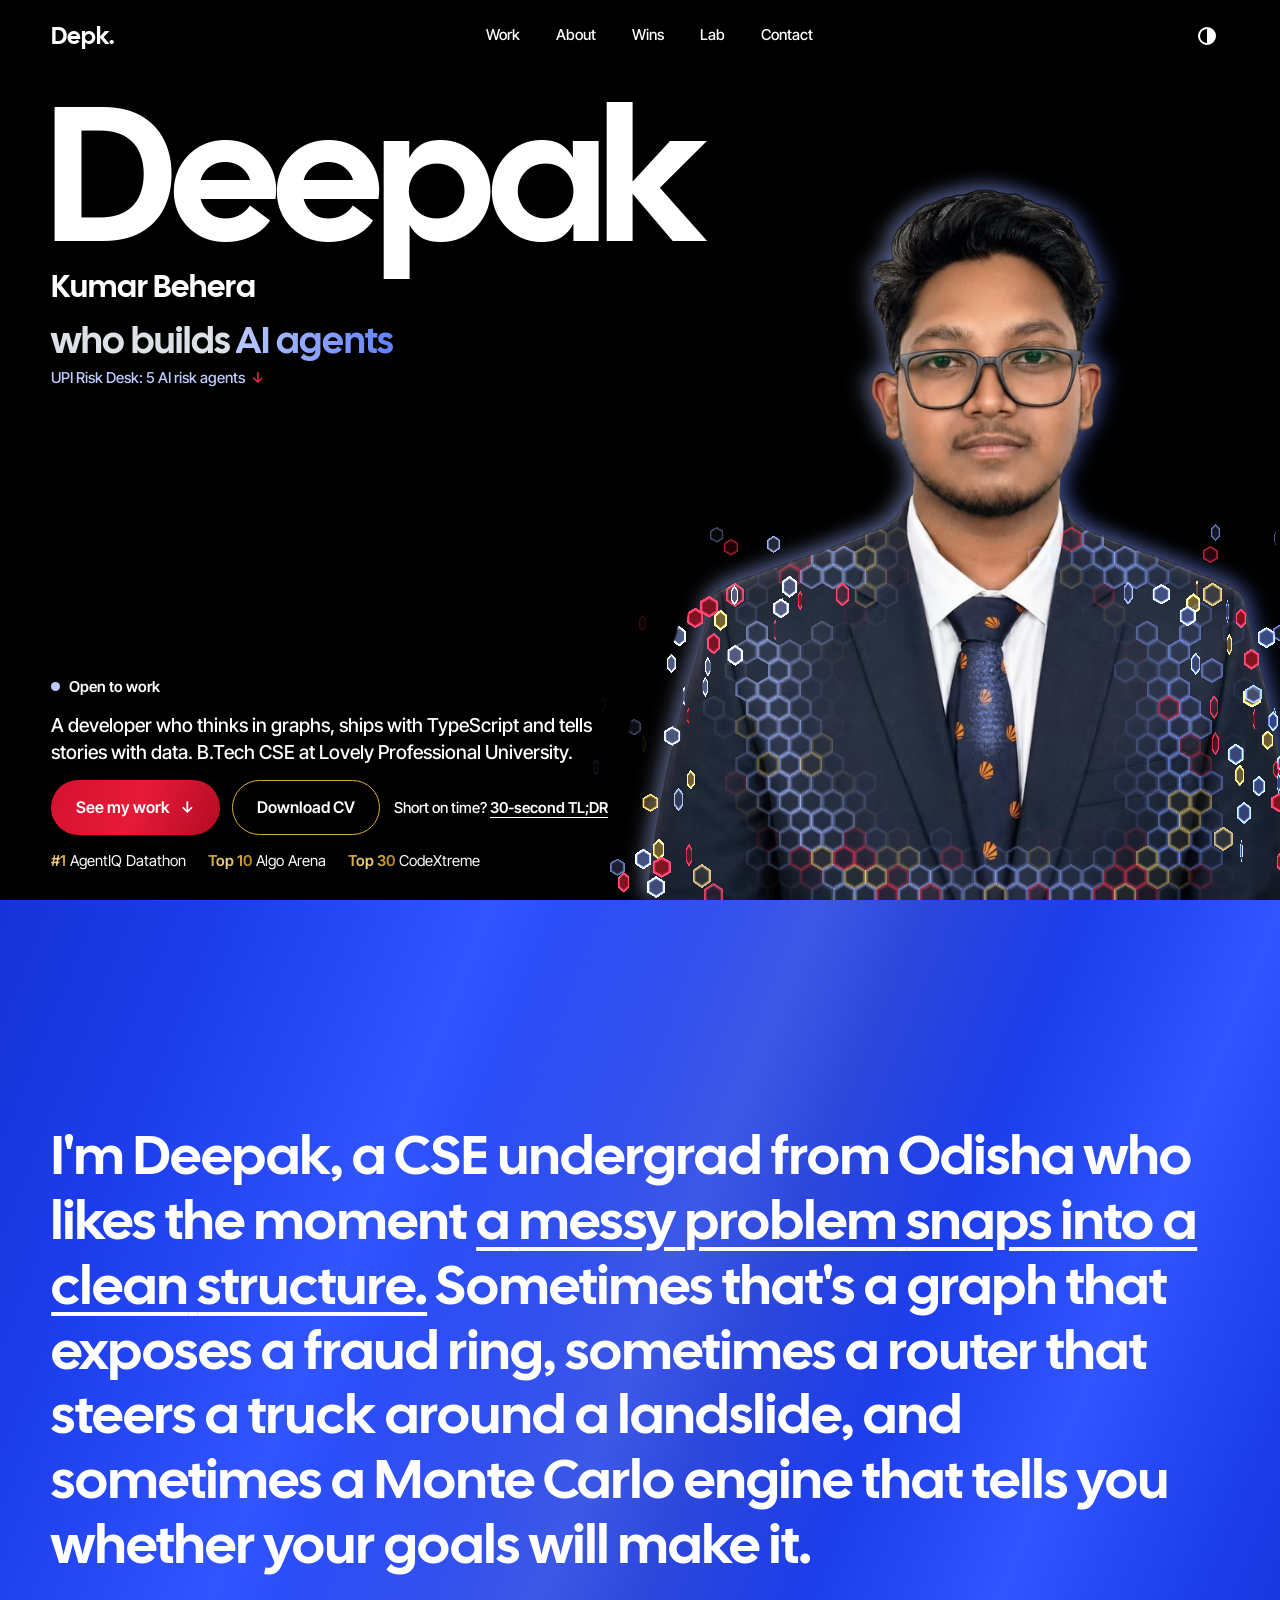
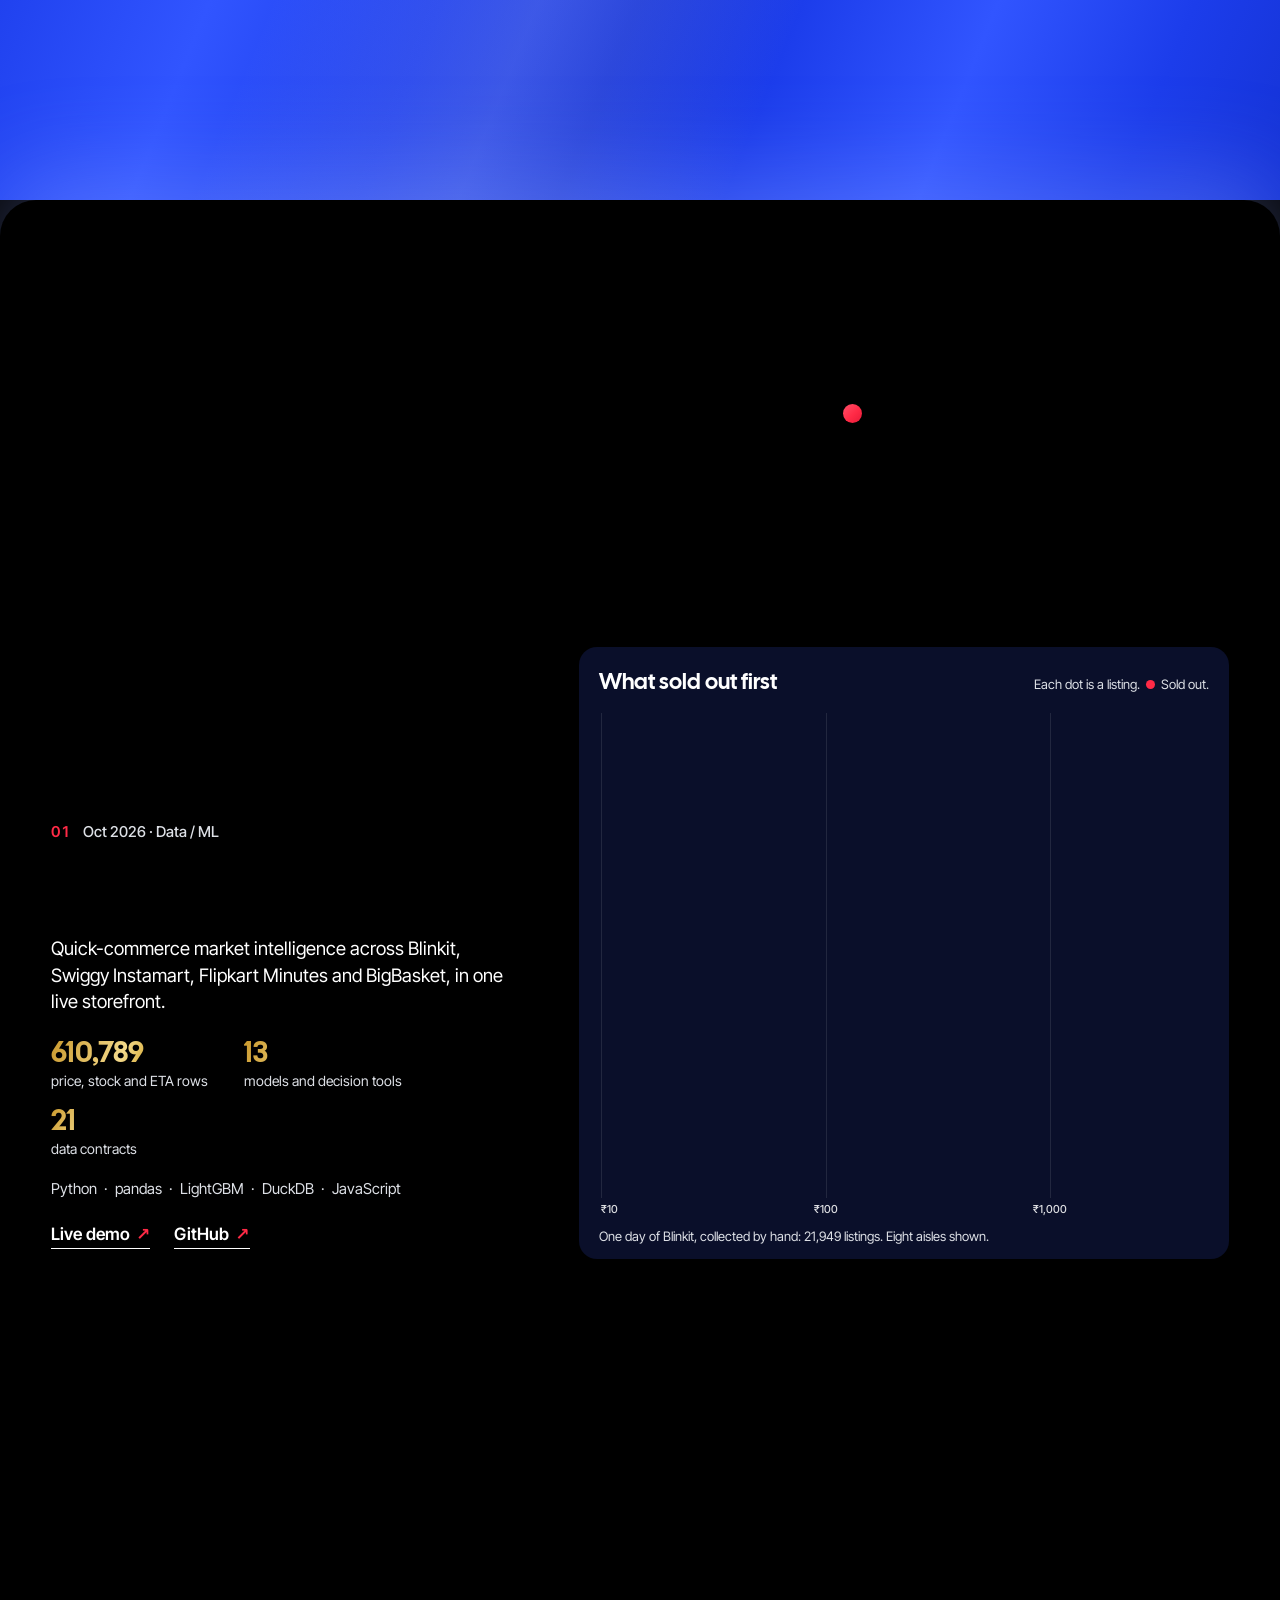
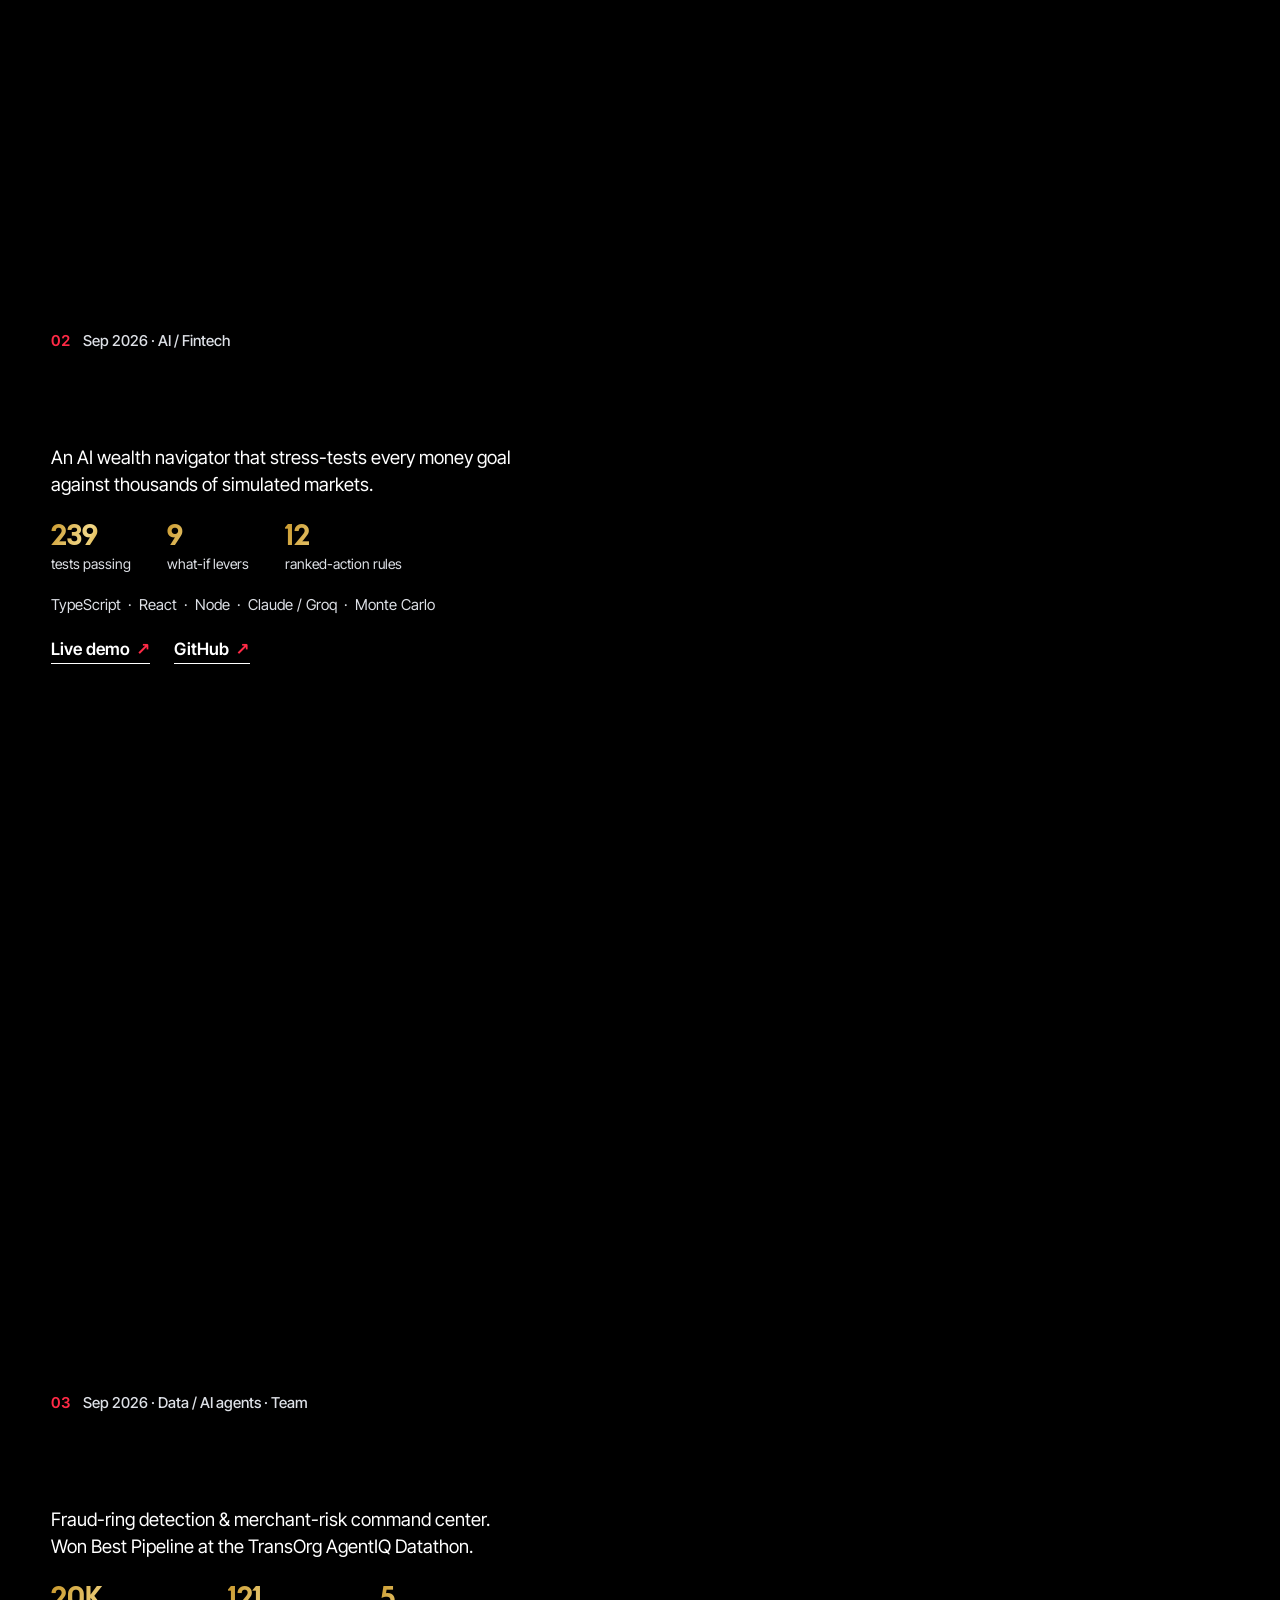
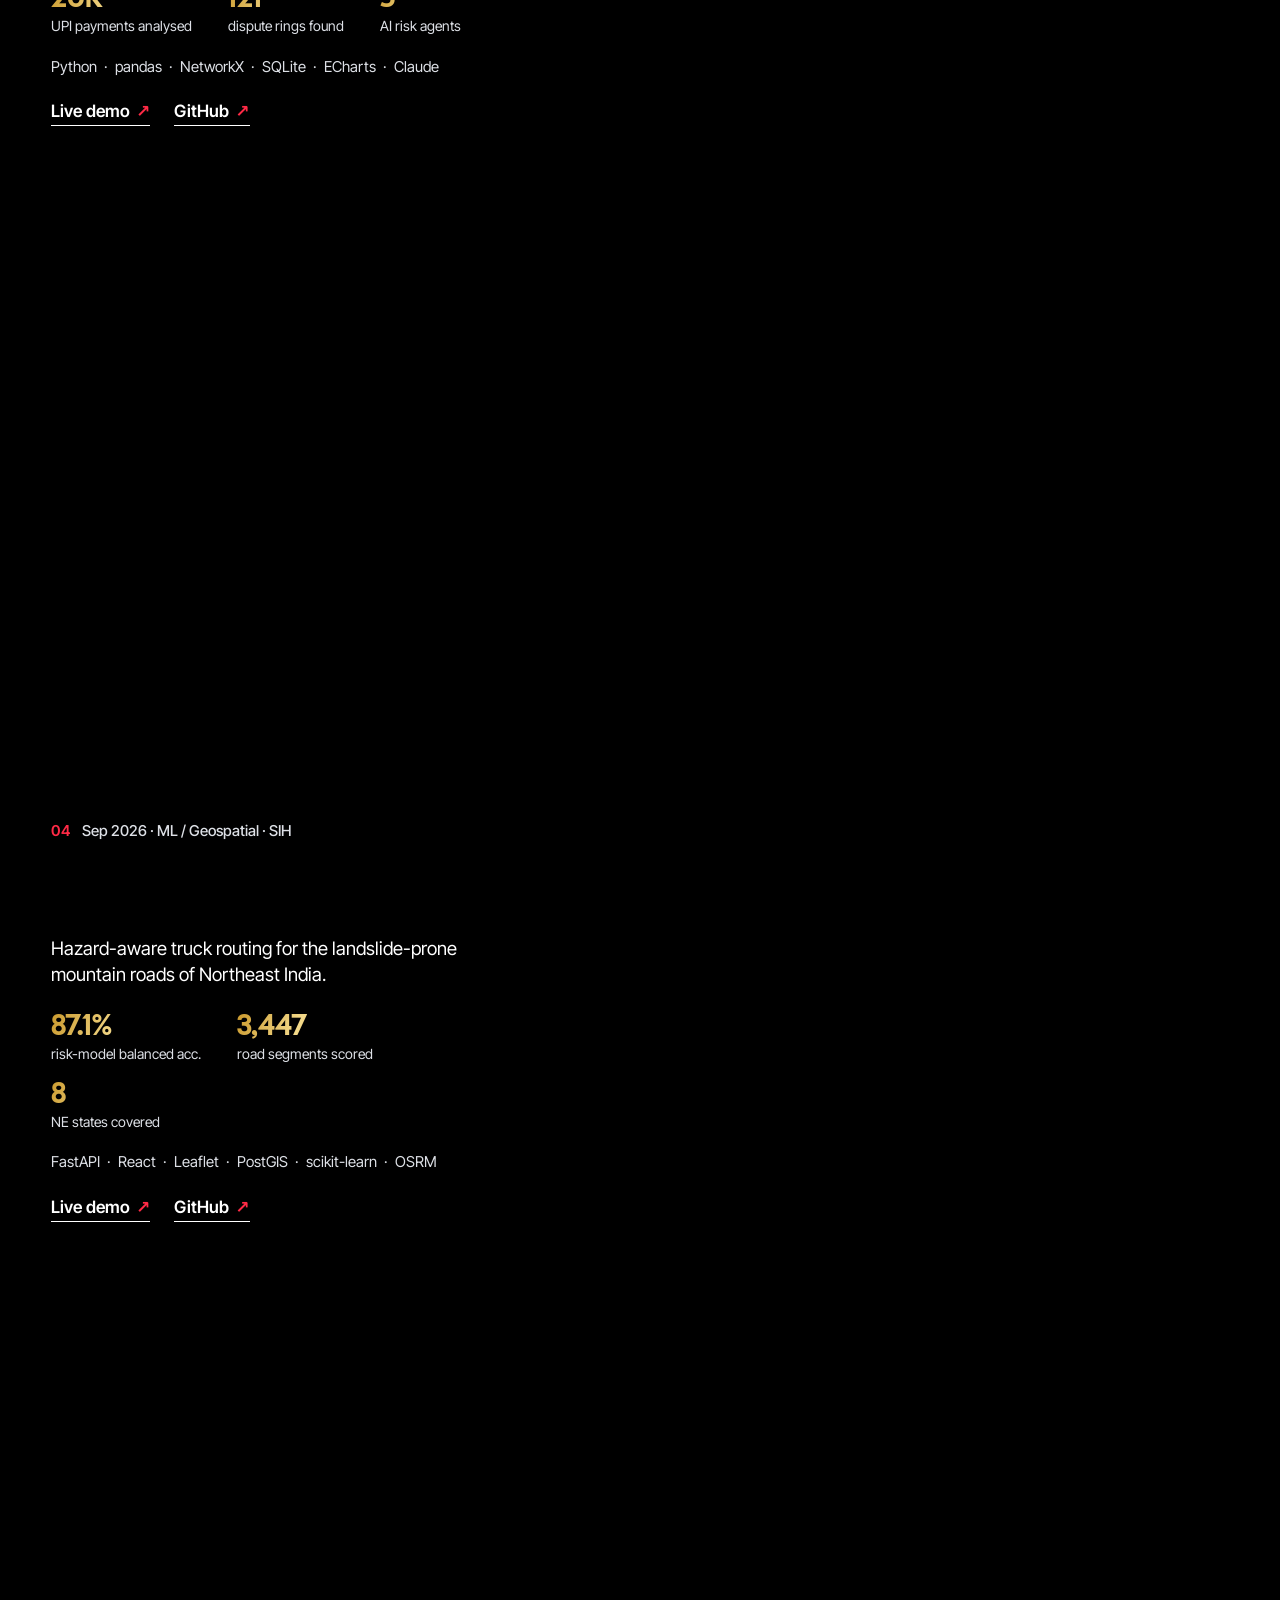
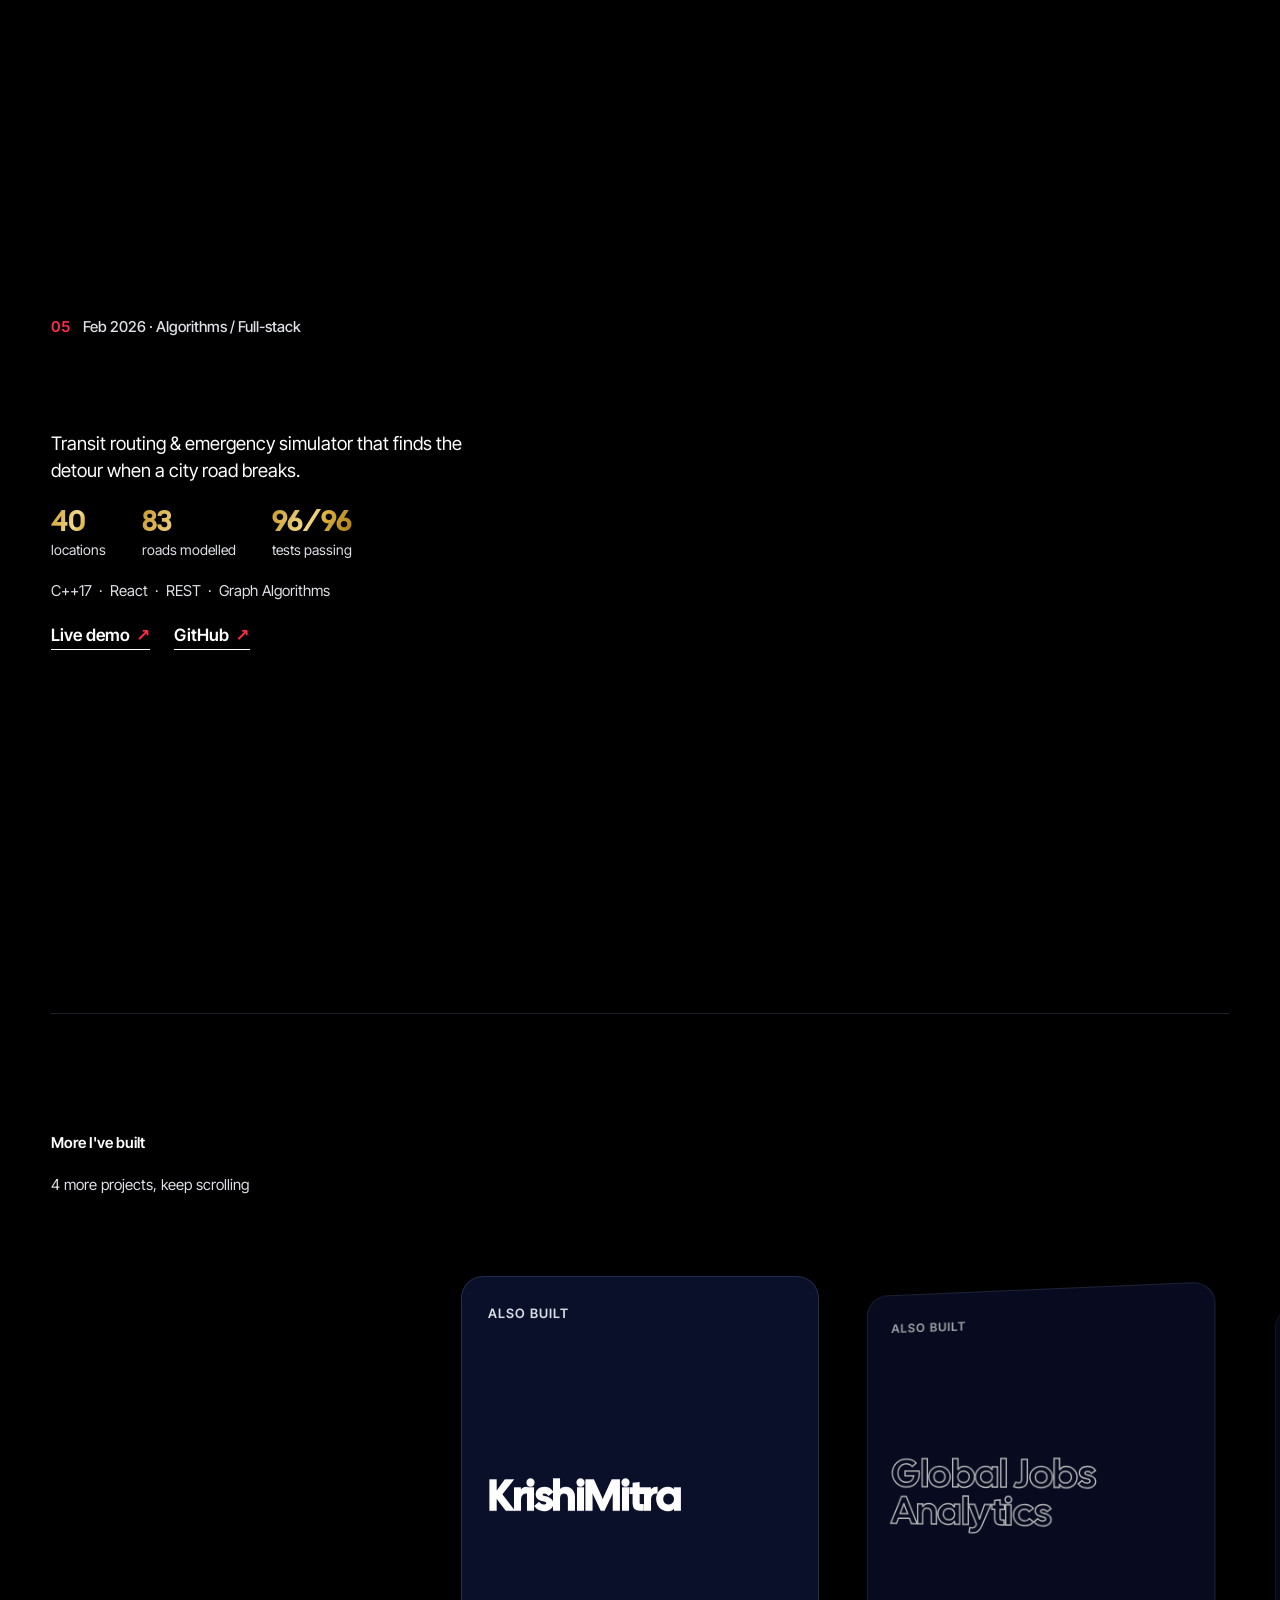
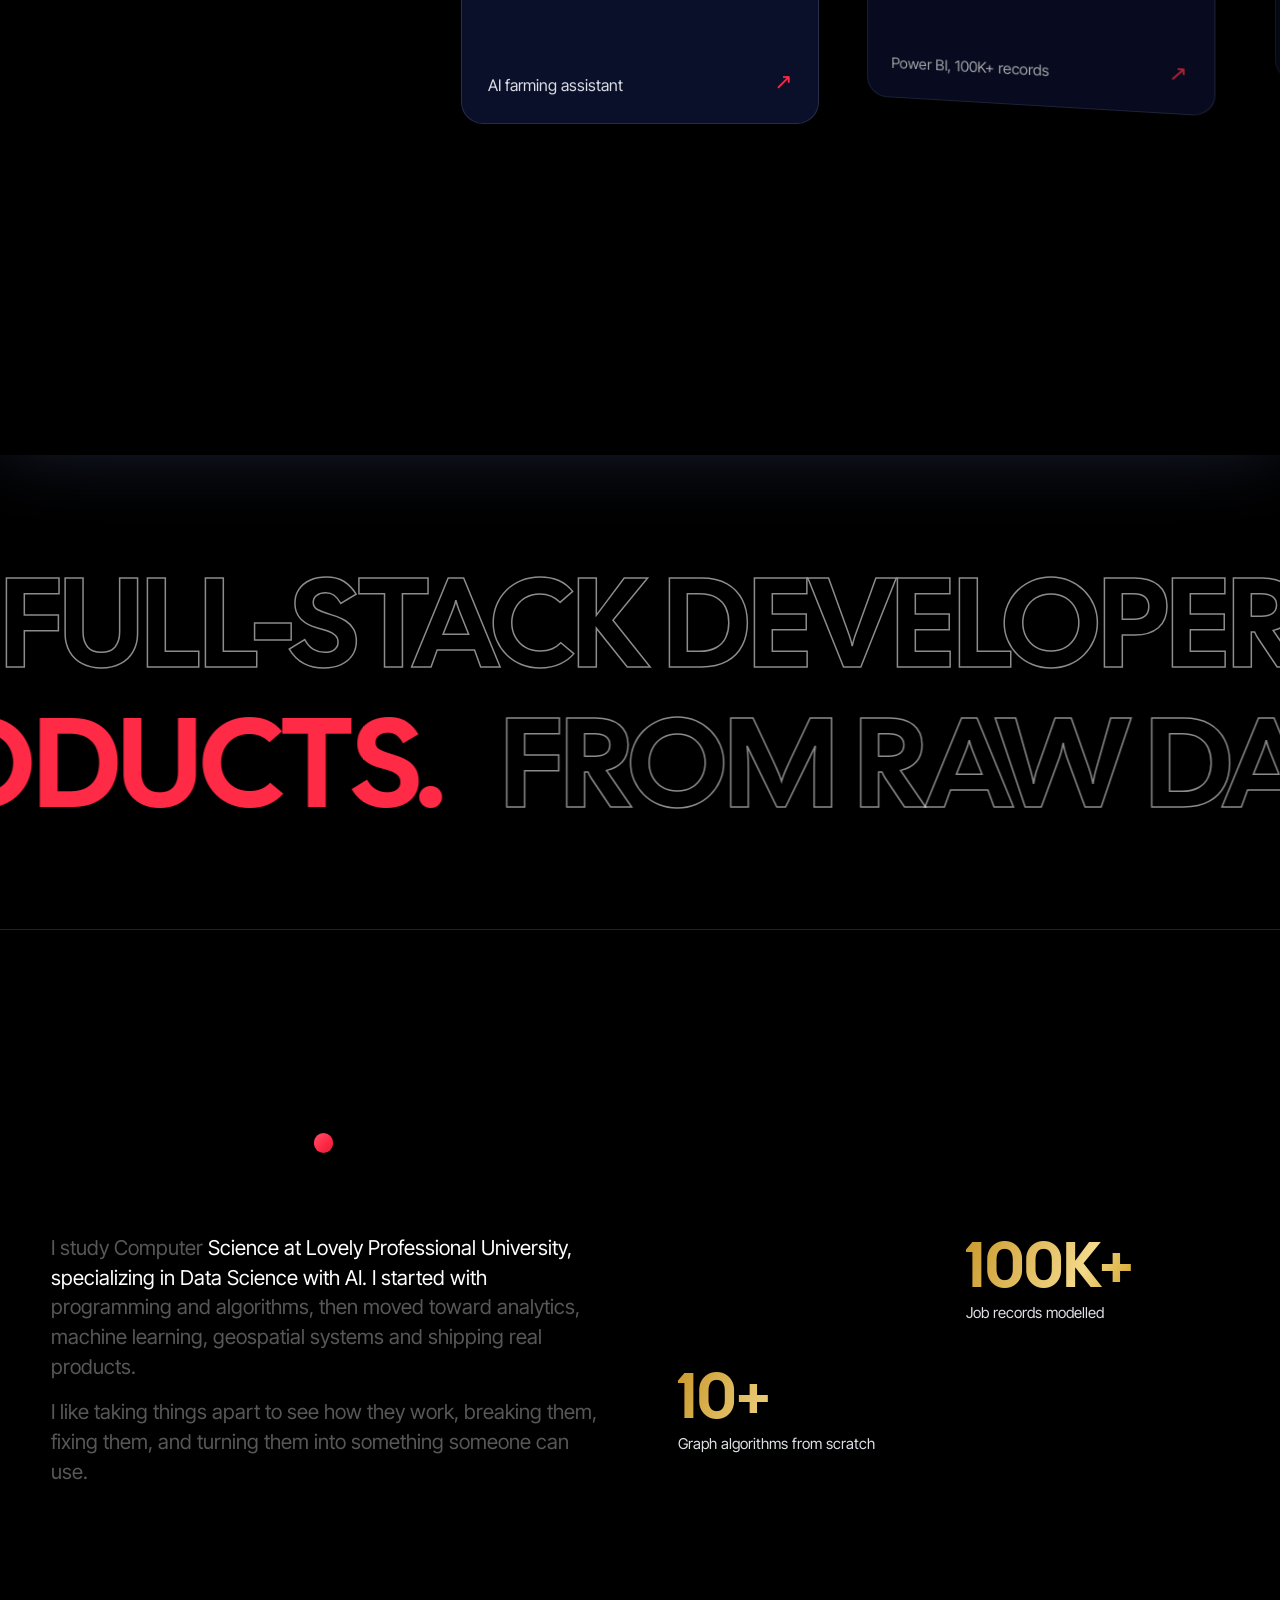
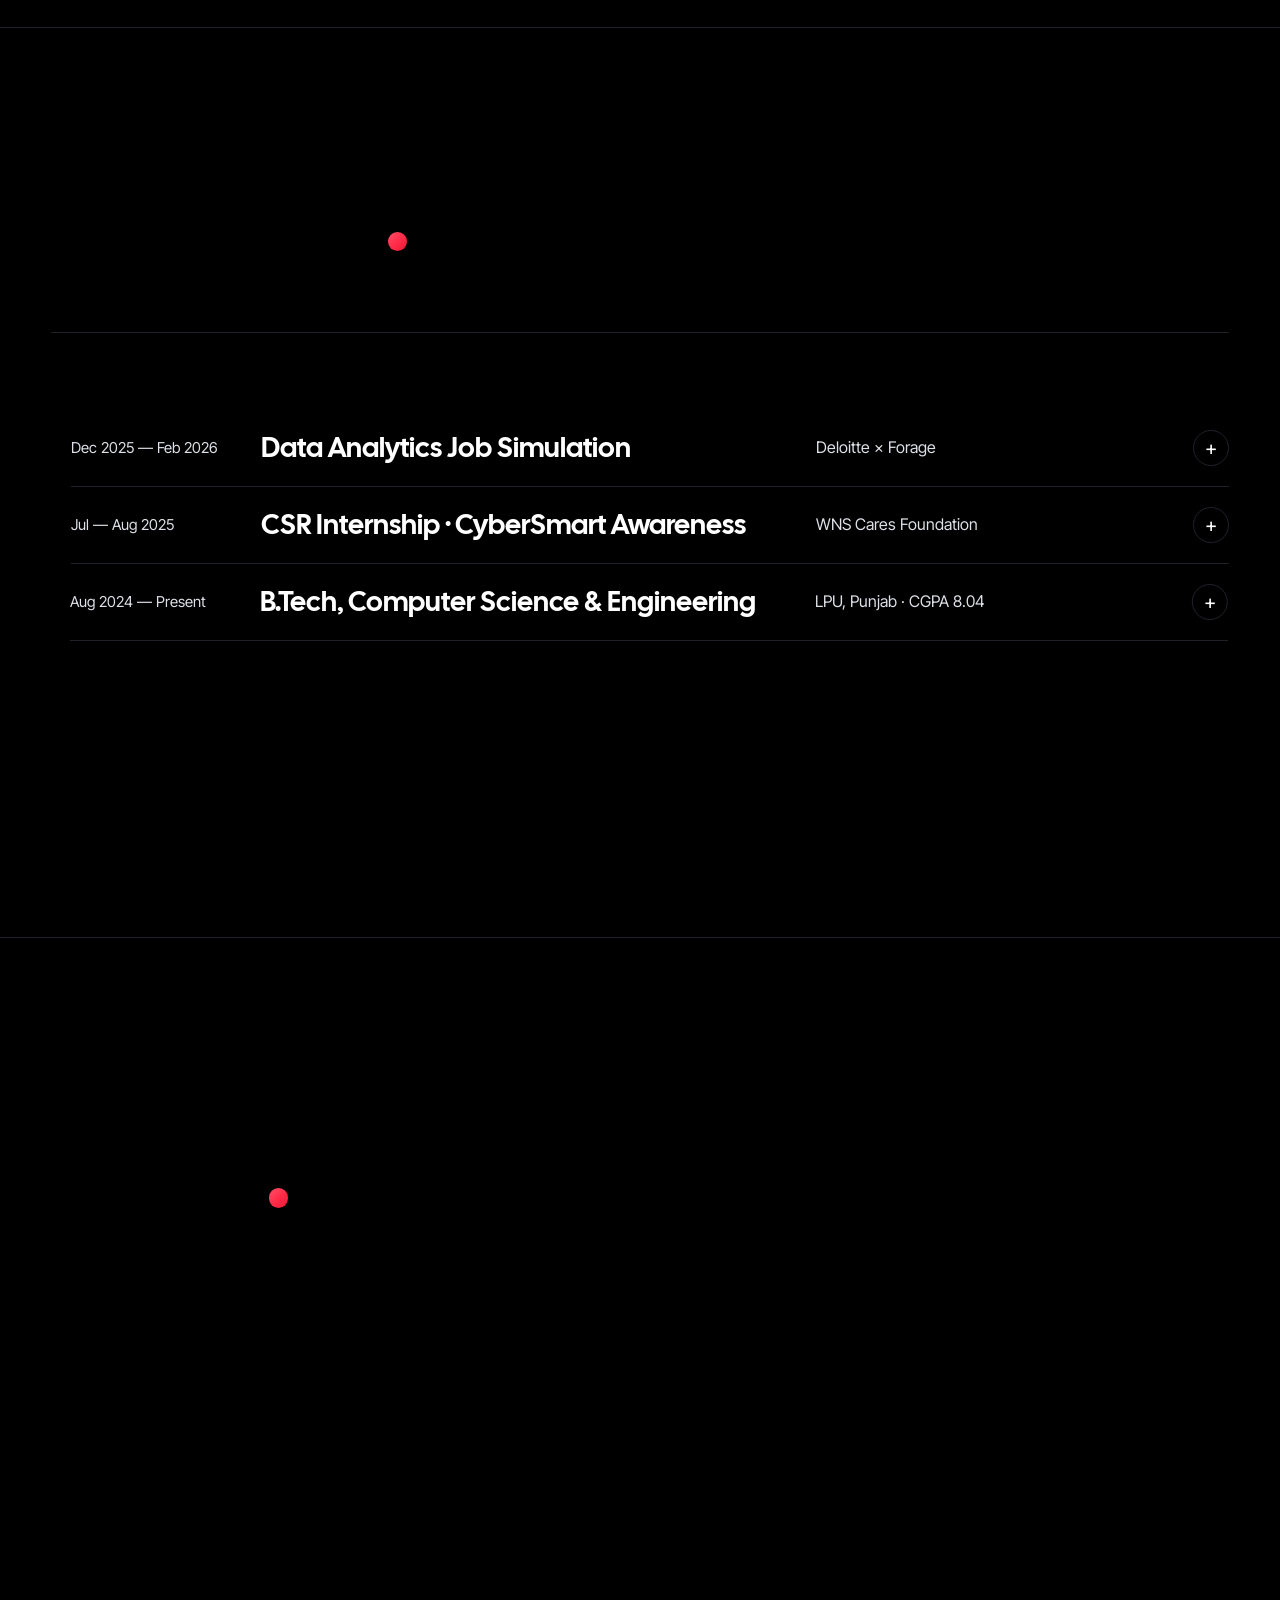
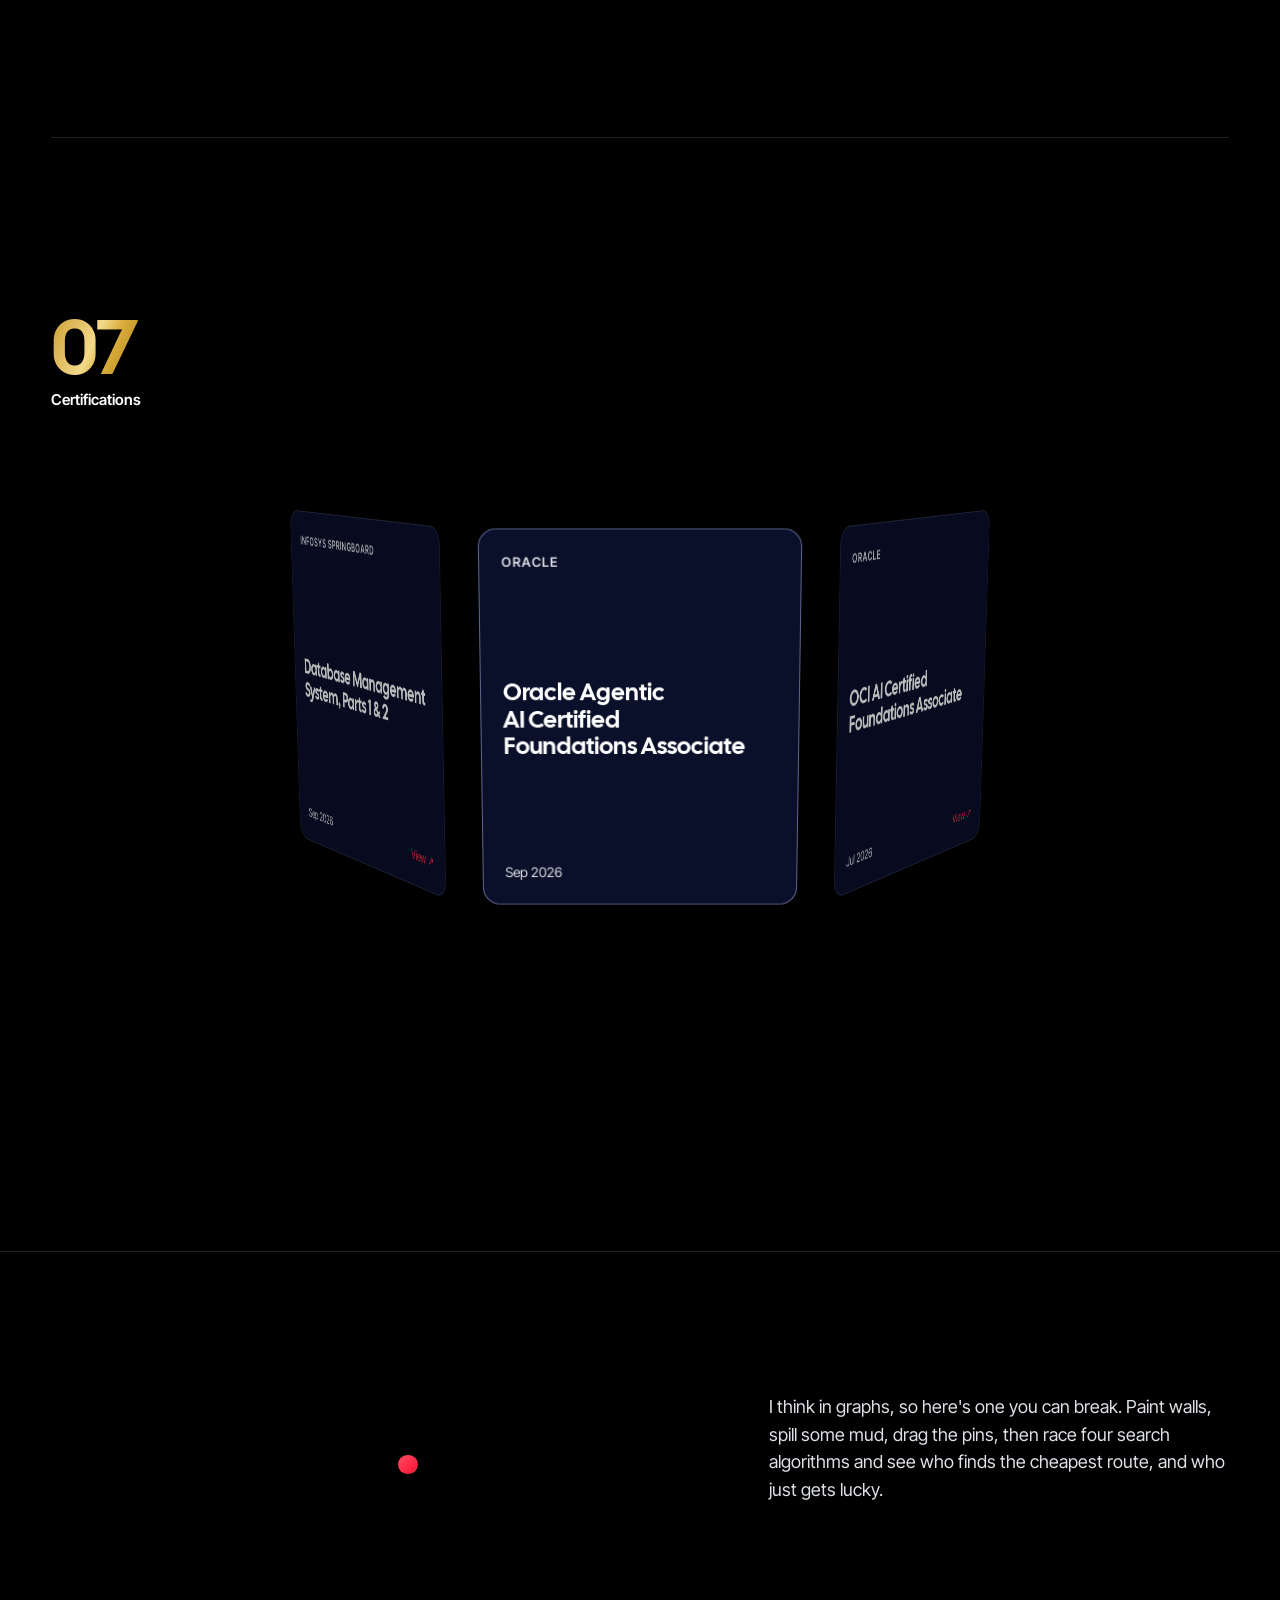
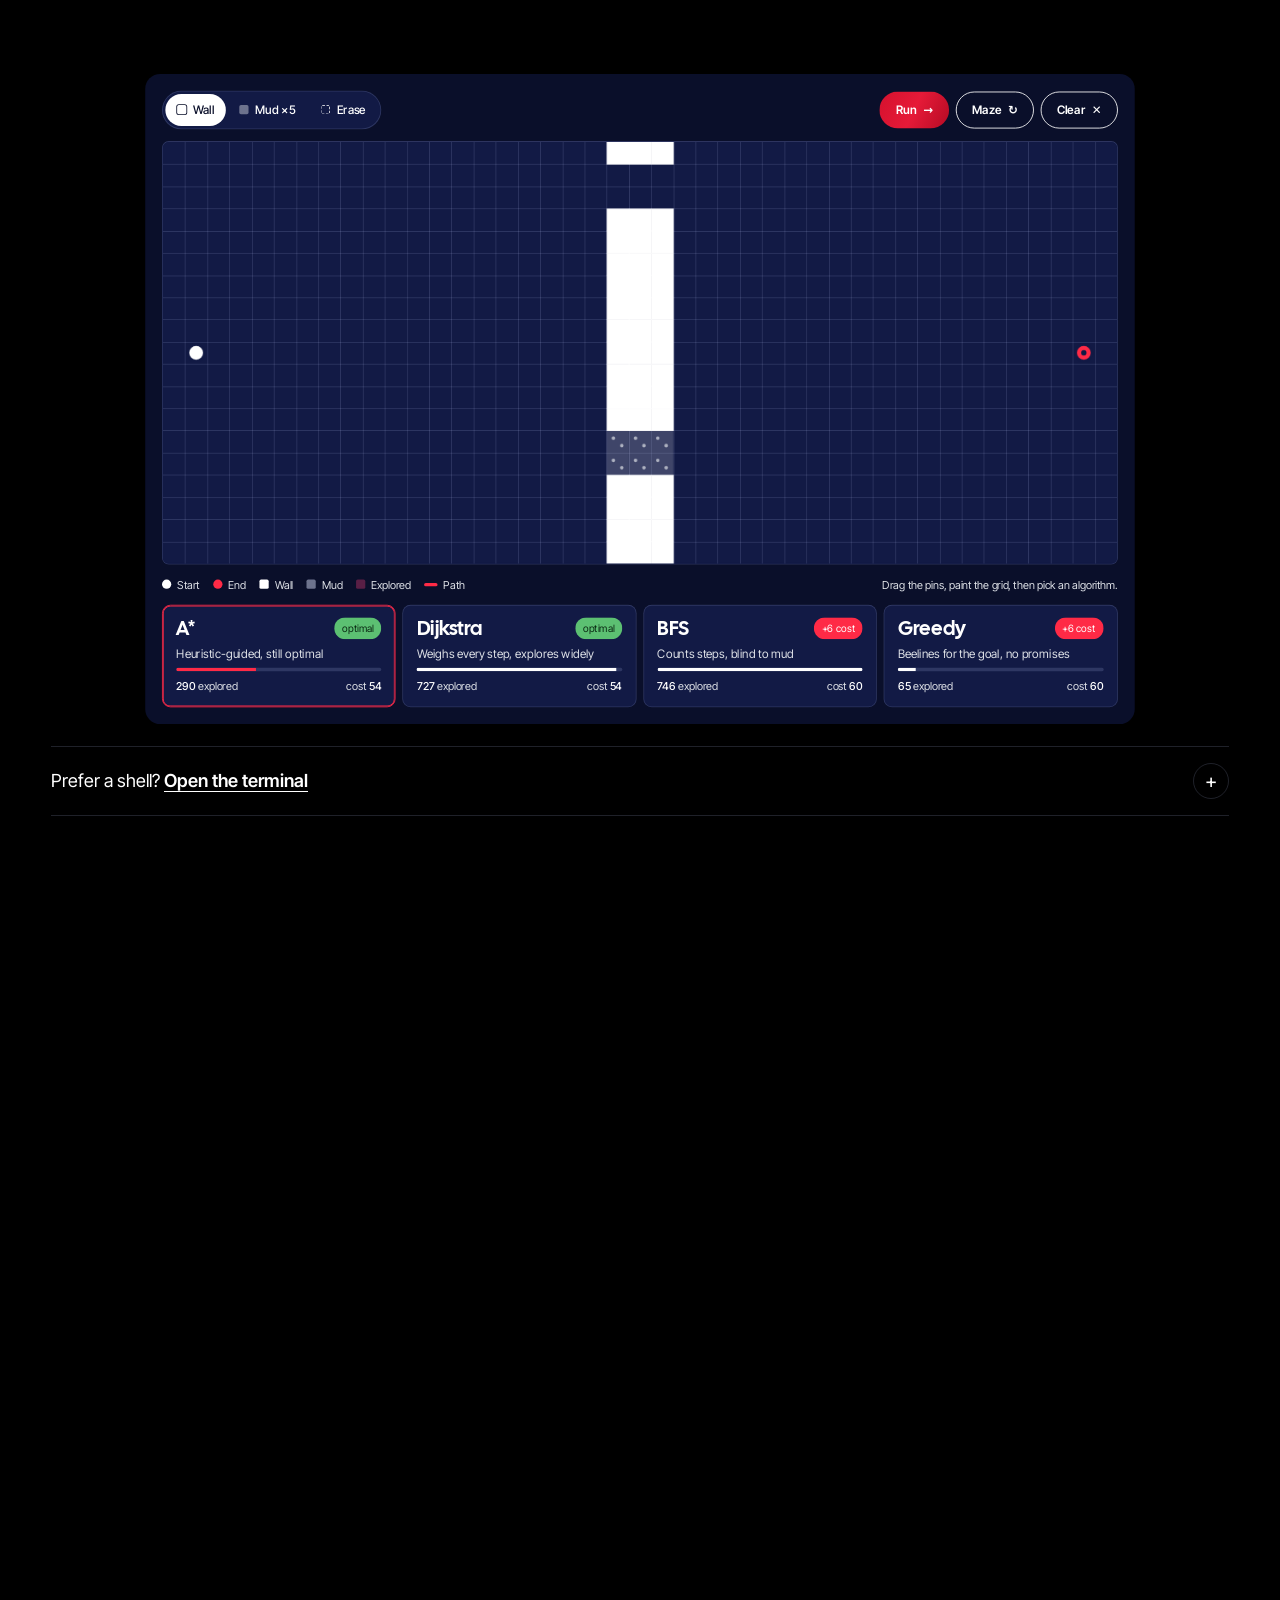
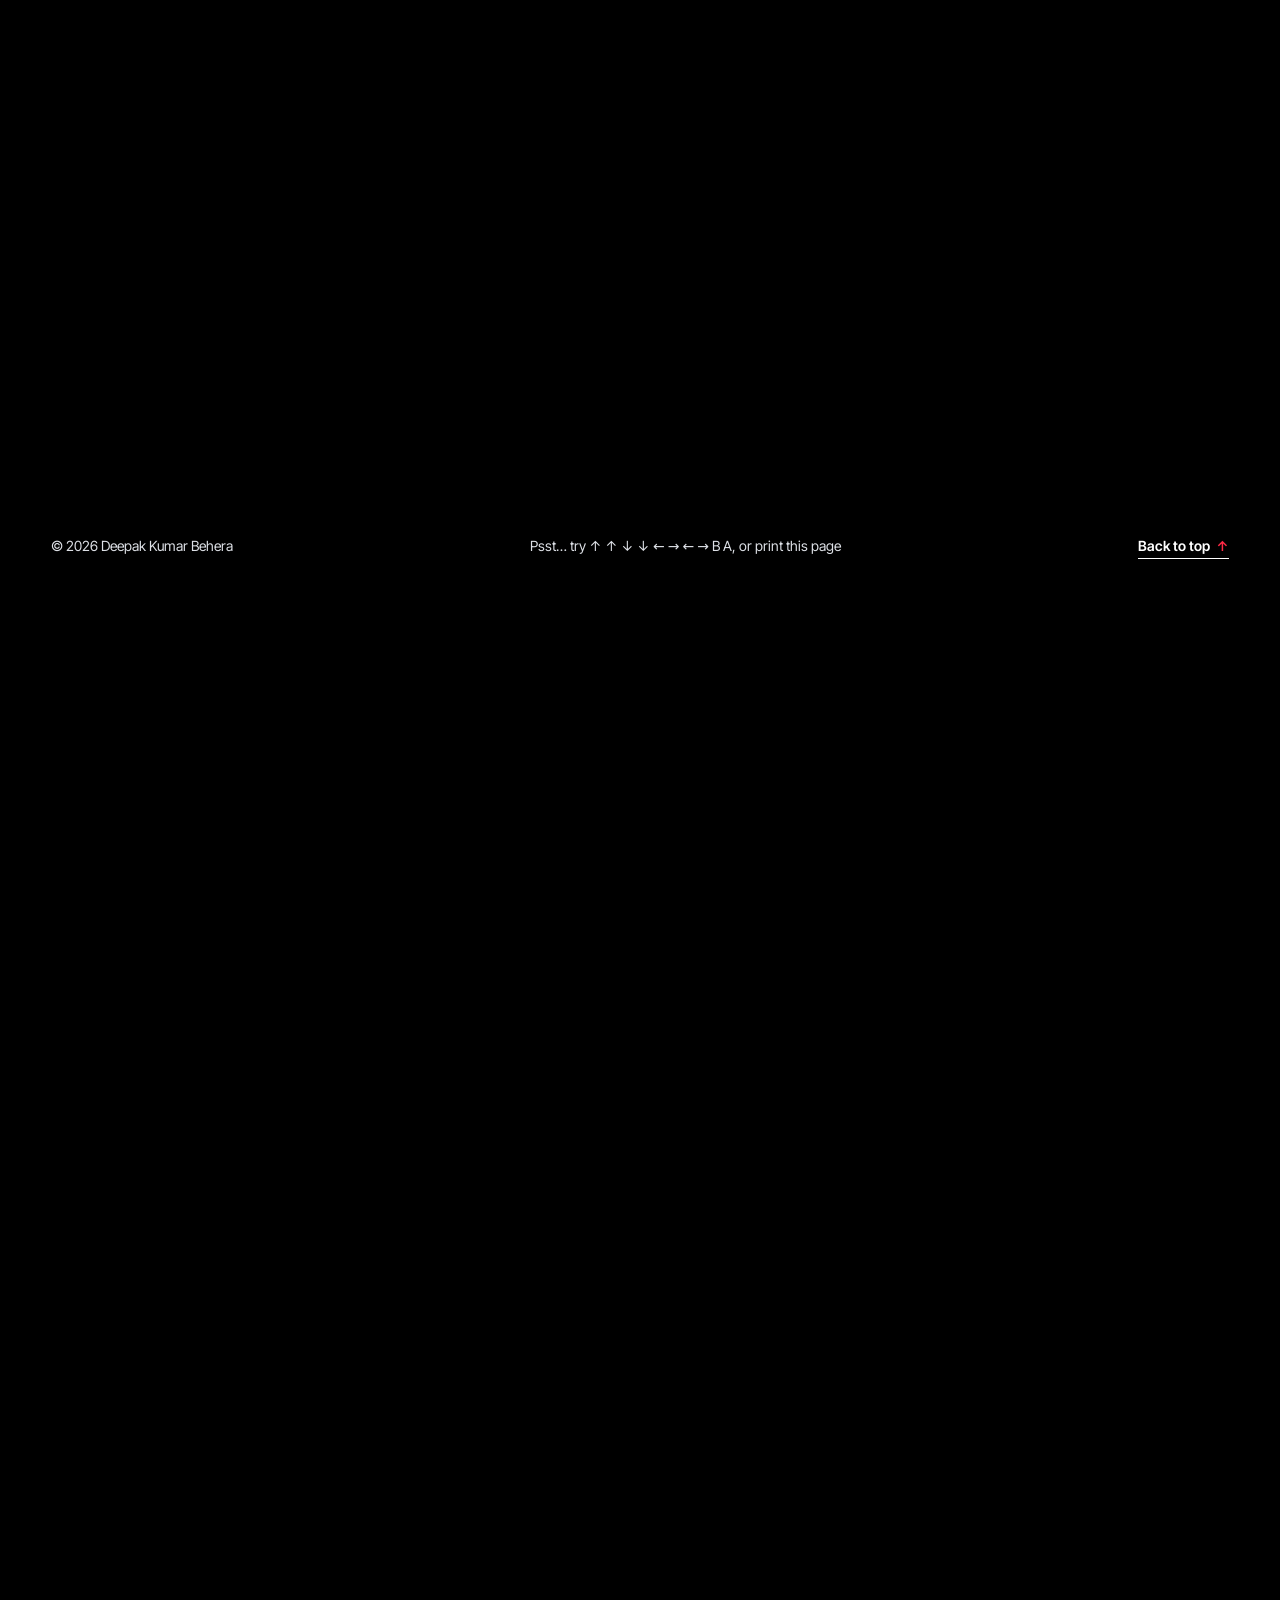
==== commit be01cc47: "Save the simple look: hologram, liquid suit, Darklytics chart This look never went live. It is kept " ====
--- a/index.html
+++ b/index.html
@@ -5,7 +5,7 @@
   <meta name="viewport" content="width=device-width, initial-scale=1.0" />
   <title>Deepak Kumar Behera — Developer & Data Analyst</title>
   <meta name="description" content="Portfolio of Deepak Kumar Behera — full-stack developer, data analyst and graph-algorithm nerd. B.Tech CSE @ LPU (CGPA 8.04), AgentIQ Datathon winner." />
-  <meta name="theme-color" content="#061412" />
+  <meta name="theme-color" content="#000000" />
   <meta property="og:type" content="website" />
   <meta property="og:title" content="Deepak Kumar Behera — Portfolio" />
   <meta property="og:description" content="Full-stack apps, AI agents & data stories. Datathon winner · Top 10 Algo Arena · Top 30 CodeXtreme." />
@@ -14,7 +14,7 @@
   <meta property="og:image" content="https://deepak17kb.github.io/assets/og-image.jpg" />
   <meta property="og:image:width" content="1200" />
   <meta property="og:image:height" content="630" />
-  <meta property="og:image:alt" content="Deepak Kumar Behera: portrait, name and highlights on a dark card with an orange route through a graph" />
+  <meta property="og:image:alt" content="Deepak Kumar Behera: portrait in a navy suit with a glowing graph hovering above his head, beside his name" />
   <meta name="twitter:card" content="summary_large_image" />
   <meta name="twitter:title" content="Deepak Kumar Behera — Portfolio" />
   <meta name="twitter:description" content="Full-stack apps, AI agents & data stories. Datathon winner · Top 10 Algo Arena · Top 30 CodeXtreme." />
@@ -37,17 +37,16 @@
     "sameAs": ["https://github.com/Deepak17kb", "https://linkedin.com/in/deepak-kumarbehera"]
   }
   </script>
-  <link rel="icon" href="data:image/svg+xml,%3Csvg xmlns='http://www.w3.org/2000/svg' viewBox='0 0 64 64'%3E%3Crect width='64' height='64' rx='14' fill='%231A1B1A'/%3E%3Ctext x='50%25' y='56%25' text-anchor='middle' dominant-baseline='middle' font-family='Georgia,serif' font-style='italic' font-size='38' fill='%23DC143C'%3Ed%3C/text%3E%3C/svg%3E" />
+  <link rel="icon" href="data:image/svg+xml,%3Csvg xmlns='http://www.w3.org/2000/svg' viewBox='0 0 64 64'%3E%3Crect width='64' height='64' rx='14' fill='%23000000'/%3E%3Ccircle cx='32' cy='32' r='15' fill='%23FF2A46'/%3E%3C/svg%3E" />
 
   <!-- fonts and libraries are self-hosted: no third-party connections before first paint -->
-  <link rel="preload" as="font" type="font/woff2" href="assets/fonts/anton-normal-latin-1.woff2" crossorigin />
   <link rel="preload" as="font" type="font/woff2" href="assets/fonts/inter-tight-normal-latin-7.woff2" crossorigin />
   <link rel="preload" as="font" type="font/woff2" href="assets/fonts/cal-sans-normal-latin.woff2" crossorigin />
   <link rel="preload" as="image" type="image/avif" imagesrcset="assets/deepak-portrait-540.avif 540w, assets/deepak-portrait-800.avif 800w, assets/deepak-portrait-1087.avif 1087w" imagesizes="(max-width: 860px) 90vw, 50vw" fetchpriority="high" />
   <link rel="stylesheet" href="css/style.css" />
 
   <script>
-    // Apply the saved theme before paint to avoid a flash; the lit dark look is the default
+    // Apply the saved theme before paint to avoid a flash; dark is the default
     (function () {
       var t = null;
       try { t = localStorage.getItem('dkb-theme'); } catch (e) {}
@@ -58,7 +57,7 @@
   </script>
 </head>
 <body>
-  <a class="skip-link" href="#about">Skip to content</a>
+  <a class="skip-link" href="#work">Skip to content</a>
 
   <!-- ============ PRELOADER ============ -->
   <!-- hello around the world, ending at home: Odia -->
@@ -71,233 +70,139 @@
     <span class="preloader__bar"><i></i></span>
   </div>
 
-  <!-- ============ OVERLAYS ============ -->
-  <!-- the page's light: slow-moving green and crimson glows behind everything; they drift, follow the scroll and the pointer -->
-  <div class="ambient" aria-hidden="true"><i class="ambient__a"></i><i class="ambient__b"></i><i class="ambient__c"></i><i class="ambient__spot"></i></div>
-  <div class="grain" aria-hidden="true"></div>
-  <div class="progress" aria-hidden="true"><span></span></div>
-  <!-- section index on the right edge: shows up after the hero, so it never sits near the photo. A mouse shortcut that mirrors the nav, so it stays out of the tab order -->
-  <div class="rail mono" aria-hidden="true">
-    <a href="#about" data-link tabindex="-1"><span class="rail__label">About</span><span class="rail__num">01</span></a>
-    <a href="#work" data-link tabindex="-1"><span class="rail__label">Work</span><span class="rail__num">02</span></a>
-    <a href="#journey" data-link tabindex="-1"><span class="rail__label">Journey</span><span class="rail__num">03</span></a>
-    <a href="#trophies" data-link tabindex="-1"><span class="rail__label">Trophies</span><span class="rail__num">04</span></a>
-    <a href="#lab" data-link tabindex="-1"><span class="rail__label">Lab</span><span class="rail__num">05</span></a>
-    <a href="#contact" data-link tabindex="-1"><span class="rail__label">Contact</span><span class="rail__num">06</span></a>
-  </div>
-  <div class="cursor is-hidden" aria-hidden="true"><div class="cursor__dot"></div><div class="cursor__ring"><span class="cursor__label"></span></div></div>
+  <!-- one cloud of light that travels down the whole page (js/holo.js); above the content, never catches a click -->
+  <canvas class="holo" aria-hidden="true"></canvas>
 
   <!-- ============ NAV ============ -->
   <header class="nav">
-    <a href="#top" class="nav__logo" data-link data-magnetic aria-label="Depk, back to top">Depk<span class="nav__logo-dot">.</span></a>
+    <a href="#top" class="nav__logo" data-link aria-label="Depk, back to top">Depk<span class="nav__logo-dot">.</span></a>
     <nav class="nav__links" aria-label="Primary">
+      <a href="#work" data-link>Work</a>
       <a href="#about" data-link>About</a>
-      <a href="#work" data-link>Work</a>
-      <a href="#journey" data-link>Journey</a>
-      <a href="#trophies" data-link>Trophies</a>
+      <a href="#trophies" data-link>Wins</a>
       <a href="#lab" data-link>Lab</a>
       <a href="#contact" data-link>Contact</a>
     </nav>
     <div class="nav__right">
-      <button class="nav__cmd mono" type="button" data-palette-open title="Command menu"><kbd data-kbd-mod>Ctrl</kbd><kbd>K</kbd><span class="sr-only"> command menu</span></button>
-      <span class="nav__clock mono" title="My local time">IST <span data-clock>--:--</span></span>
-      <button class="nav__find" type="button" data-palette-open aria-label="Search and commands"><svg viewBox="0 0 24 24" fill="none" stroke="currentColor" stroke-width="2" stroke-linecap="round" aria-hidden="true"><circle cx="11" cy="11" r="7"/><path d="m20 20-3.5-3.5"/></svg></button>
-      <button class="theme-toggle" aria-label="Toggle dark mode" data-magnetic>
-        <span class="theme-toggle__sun"></span>
-      </button>
+      <button class="theme-toggle" aria-label="Toggle dark mode"><span class="theme-toggle__sun"></span></button>
       <button class="nav__burger" aria-label="Open menu" aria-expanded="false"><span></span><span></span></button>
     </div>
   </header>
 
   <div class="menu" aria-hidden="true">
     <ul>
-      <li><a href="#about" data-link><span>01</span>About</a></li>
-      <li><a href="#work" data-link><span>02</span>Work</a></li>
-      <li><a href="#journey" data-link><span>03</span>Journey</a></li>
-      <li><a href="#trophies" data-link><span>04</span>Trophies</a></li>
-      <li><a href="#lab" data-link><span>05</span>Lab</a></li>
-      <li><a href="#contact" data-link><span>06</span>Contact</a></li>
+      <li><a href="#work" data-link>Work</a></li>
+      <li><a href="#about" data-link>About</a></li>
+      <li><a href="#trophies" data-link>Wins</a></li>
+      <li><a href="#lab" data-link>Lab</a></li>
+      <li><a href="#contact" data-link>Contact</a></li>
     </ul>
   </div>
 
   <main id="top">
 
-    <!-- ============ HERO ============ -->
-    <section class="hero">
-      <!-- flowing strands (js/hero-field.js); they start drawing under the intro loader -->
-      <div class="hero__field" aria-hidden="true" hidden><canvas></canvas></div>
-      <!-- a red light beam left of the head, and its glow pooling on a glossy floor -->
-      <div class="hero__beam" aria-hidden="true"></div>
-      <div class="hero__floor" aria-hidden="true"></div>
-      <!-- behind the photo: a small road network that keeps routing from a problem to a solution, around the portrait -->
-      <div class="hero__aura" aria-hidden="true">
-        <svg class="route-graph" viewBox="-435 -240 1957 1559" focusable="false"></svg>
-      </div>
-      <!-- the live route, its runner and the PROBLEM/SOLUTION pins: above the name, still below the photo -->
-      <div class="hero__marks" aria-hidden="true">
-        <svg class="route-marks" viewBox="-435 -240 1957 1559" focusable="false"></svg>
-      </div>
-      <!-- the photo sits in front of the name so letters never cover it -->
-      <div class="hero__face" aria-hidden="true">
-        <picture>
-          <source type="image/avif" srcset="assets/deepak-portrait-540.avif 540w, assets/deepak-portrait-800.avif 800w, assets/deepak-portrait-1087.avif 1087w" sizes="(max-width: 860px) 90vw, 50vw" />
-          <img class="hero__cutout" src="assets/deepak-portrait.webp" srcset="assets/deepak-portrait-540.webp 540w, assets/deepak-portrait-800.webp 800w, assets/deepak-portrait.webp 1087w" sizes="(max-width: 860px) 90vw, 50vw" alt="" width="1087" height="1199" decoding="async" fetchpriority="high" />
-        </picture>
-      </div>
-
-      <div class="hero__meta mono">
-        <span>(Portfolio — Vol. 01)</span>
-        <span class="hide-sm">B.Tech CSE · LPU</span>
-        <span class="hero__status"><i></i>Open to work</span>
-      </div>
-
-      <h1 class="hero__title">
-        <span class="line hero__name"><span class="split" data-hero>DEEPAK</span></span>
-        <span class="line hero__serif"><span class="split" data-hero>Kumar Behera</span></span>
-      </h1>
-
-      <div class="hero__bottom">
-        <div class="hero__lede fade-up">
-          <p class="hero__role" aria-hidden="true">
-            <span class="mono">— who builds</span>
-            <span class="rotator">
-              <span class="rotator__word">AI agents</span>
-              <span class="rotator__word">full-stack apps</span>
-              <span class="rotator__word">risk engines</span>
-              <span class="rotator__word">data stories</span>
-              <span class="rotator__word">graph engines</span>
-            </span>
-          </p>
-          <p class="hero__intro">
-            A developer who thinks in <em>graphs</em>, ships with <em>TypeScript</em> and tells stories with <em>data</em>.
-            Currently shortening paths between problems and solutions at Lovely Professional University.
-          </p>
-          <ul class="hero__wins mono" aria-label="Highlights">
-            <li><b>#1</b>AgentIQ Datathon</li>
-            <li><b>Top 10</b>Algo Arena</li>
-            <li><b>Top 30</b>CodeXtreme</li>
-          </ul>
-        </div>
-        <div class="hero__ctas fade-up">
-          <a href="#work" class="btn btn--fill" data-link data-magnetic><span>See my work</span><i>↘</i></a>
-          <a href="assets/Deepak-Kumar-Behera-CV.pdf" class="btn" download data-magnetic><span>Download CV</span><i>↓</i></a>
-          <button type="button" class="hero__tldr mono" data-tldr-open>Short on time? <span>The 30-second TL;DR</span> <i aria-hidden="true">→</i></button>
-        </div>
-        <a href="#about" class="badge" data-link>
-          <span class="sr-only">Scroll to explore</span>
-          <svg viewBox="0 0 200 200" class="badge__text" aria-hidden="true">
-            <defs><path id="circle" d="M100,100 m-78,0 a78,78 0 1,1 156,0 a78,78 0 1,1 -156,0" /></defs>
-            <text><textPath href="#circle">SCROLL TO EXPLORE • OPEN TO WORK • SCROLL TO EXPLORE • OPEN TO WORK •</textPath></text>
-          </svg>
-          <span class="badge__arrow" aria-hidden="true">↓</span>
-        </a>
-      </div>
-    </section>
-
-    <!-- ============ MARQUEE ============ -->
-    <div class="marquee" aria-label="Skills">
-      <div class="marquee__track">
-        <span>Python</span><b>✦</b><span>C++</span><b>✦</b><span>JavaScript</span><b>✦</b><span>TypeScript</span><b>✦</b><span>Node.js</span><b>✦</b><span>React</span><b>✦</b><span>SQL</span><b>✦</b><span>Power BI</span><b>✦</b><span>Tableau</span><b>✦</b><span>MongoDB</span><b>✦</b><span>Java</span><b>✦</b><span>DAX</span><b>✦</b><span>REST APIs</span><b>✦</b>
-      </div>
+    <!-- The one idea on this page: the full stop after the name. Scroll and it grows until it fills the screen. -->
+    <div class="opening">
+
+      <!-- ============ HERO ============ -->
+      <section class="hero">
+        <!-- flowing strands (js/hero-field.js); they start drawing under the intro loader -->
+        <div class="hero__field" aria-hidden="true" hidden><canvas></canvas></div>
+
+        <div class="hero__text">
+          <div class="hero__top">
+            <h1 class="hero__title">
+              <span class="hero__name"><span class="split">Deepak</span><span class="hero__dot" aria-hidden="true"><i></i></span></span>
+              <span class="hero__sub"><span class="split">Kumar Behera</span></span>
+            </h1>
+            <!-- each word is a real project, the link goes to it; a ripple crosses the suit as it changes -->
+            <div class="hero__who">
+              <p class="hero__role"><span class="sr-only">who builds graph engines, AI agents, data stories, risk engines and full-stack apps</span><span aria-hidden="true">who builds <span class="hero__word">graph engines</span></span></p>
+              <a class="hero__proof" href="#lifeline" data-link><span>LifeLine: 40 locations, 83 roads</span> <i aria-hidden="true">↓</i></a>
+            </div>
+          </div>
+          <div class="hero__lede">
+            <p class="hero__status"><i></i>Open to work</p>
+            <p class="hero__intro">A developer who thinks in graphs, ships with TypeScript and tells stories with data. B.Tech CSE at Lovely Professional University.</p>
+            <div class="hero__ctas">
+              <a href="#work" class="btn btn--fill" data-link><span>See my work</span><i>↓</i></a>
+              <a href="assets/Deepak-Kumar-Behera-CV.pdf" class="btn" download><span>Download CV</span></a>
+              <button type="button" class="hero__tldr" data-tldr-open>Short on time? <span>30-second TL;DR</span></button>
+            </div>
+            <ul class="hero__wins" aria-label="Highlights">
+              <li><b>#1</b> AgentIQ Datathon</li>
+              <li><b>Top 10</b> Algo Arena</li>
+              <li><b>Top 30</b> CodeXtreme</li>
+            </ul>
+          </div>
+        </div>
+
+        <div class="hero__face" aria-hidden="true">
+          <picture>
+            <source type="image/avif" srcset="assets/deepak-portrait-540.avif 540w, assets/deepak-portrait-800.avif 800w, assets/deepak-portrait-1087.avif 1087w" sizes="(max-width: 860px) 90vw, 50vw" />
+            <img class="hero__cutout" src="assets/deepak-portrait.webp" srcset="assets/deepak-portrait-540.webp 540w, assets/deepak-portrait-800.webp 800w, assets/deepak-portrait.webp 1087w" sizes="(max-width: 860px) 90vw, 50vw" alt="" width="1087" height="1199" decoding="async" fetchpriority="high" />
+          </picture>
+        </div>
+      </section>
+
+      <!-- what the dot turns into -->
+      <section class="statement" aria-label="In short">
+        <i class="statement__bg" aria-hidden="true"></i>
+        <p class="statement__text">I'm Deepak, a CSE undergrad from Odisha who likes the moment <em>a messy problem snaps into a clean structure.</em> Sometimes that's a graph that exposes a fraud ring, sometimes a router that steers a truck around a landslide, and sometimes a Monte Carlo engine that tells you whether your goals will make it.</p>
+      </section>
+
     </div>
 
-    <!-- ============ ABOUT ============ -->
-    <section class="about section" id="about" tabindex="-1">
-      <div class="section__label mono"><span>(01)</span> About</div>
-      <p class="about__manifesto reveal-words">
-        I'm Deepak, a CSE undergrad from Odisha who likes the moment a messy problem snaps into a clean structure. Sometimes that's a graph that exposes a fraud ring, sometimes a router that steers a truck around a landslide, and sometimes a Monte Carlo engine that tells you whether your goals will make it.
-      </p>
-
-      <div class="about__grid">
-        <div class="about__portrait" data-tilt data-cursor="Hi 👋">
-          <figure class="portrait">
-            <div class="portrait__stage">
-              <span class="portrait__arch"></span>
-              <picture>
-                <source type="image/avif" srcset="assets/deepak-portrait-540.avif 540w, assets/deepak-portrait-800.avif 800w, assets/deepak-portrait-1087.avif 1087w" sizes="(max-width: 860px) 360px, 400px" />
-                <img class="portrait__cut" src="assets/deepak-portrait.webp" srcset="assets/deepak-portrait-540.webp 540w, assets/deepak-portrait-800.webp 800w, assets/deepak-portrait.webp 1087w" sizes="(max-width: 860px) 360px, 400px" alt="Deepak Kumar Behera in a navy suit and LPU tie" width="1087" height="1199" loading="lazy" decoding="async" />
-              </picture>
-            </div>
-            <span class="portrait__sticker">Hi, I'm Deepak <span class="hand" aria-hidden="true">👋</span></span>
-            <figcaption class="portrait__caption mono">
-              <span>Fig. 01 — Suited up (rare footage)</span>
-              <span>Bhubaneswar → Phagwara</span>
-            </figcaption>
+    <!-- ============ WORK ============ -->
+    <section class="work section" id="work" tabindex="-1">
+      <h2 class="big-title">Things I've shipped</h2>
+
+      <div class="work__list">
+
+        <!-- 01 Darklytics -->
+        <article class="project" id="darklytics" data-holo="stars">
+          <div class="project__info">
+            <p class="project__meta"><span class="project__num">01</span> Oct 2026 · Data / ML</p>
+            <h3 class="project__title">Darklytics</h3>
+            <p class="project__tag">Quick-commerce market intelligence across Blinkit, Swiggy Instamart, Flipkart Minutes and BigBasket, in one live storefront.</p>
+            <ul class="project__metrics">
+              <li><strong>610,789</strong><span>price, stock and ETA rows</span></li>
+              <li><strong>13</strong><span>models and decision tools</span></li>
+              <li><strong>21</strong><span>data contracts</span></li>
+            </ul>
+            <div class="tags"><span>Python</span><span>pandas</span><span>LightGBM</span><span>DuckDB</span><span>JavaScript</span></div>
+            <div class="project__links">
+              <a href="https://deepak17kb.github.io/quickcommerce-mi/" target="_blank" rel="noopener" class="link-arrow">Live demo <i>↗</i></a>
+              <a href="https://github.com/Deepak17kb/quickcommerce-mi" target="_blank" rel="noopener" class="link-arrow">GitHub <i>↗</i></a>
+            </div>
+          </div>
+          <!-- js/darklytics-chart.js: real data, one dot per listing -->
+          <figure class="project__visual visual--darklytics">
+            <figcaption class="dk__head"><b>What sold out first</b><span class="dk__key">Each dot is a listing. <i></i> Sold out.</span></figcaption>
+            <canvas class="dk__canvas" role="img" aria-label="Dot chart of Blinkit listings by price in eight aisles, sorted by share sold out: dry fruits and nuts 15.8 percent, snacks 14.3, staples 14.1, fruits and vegetables 9.5, bakery 7.7, sweets 4.5, dairy 3.7, beverages 1.8."></canvas>
+            <p class="dk__read">One day of Blinkit, collected by hand: 21,949 listings. Eight aisles shown.</p>
           </figure>
-        </div>
-
-        <div class="about__side">
-          <div class="about__story">
-            <p>I study Computer Science at Lovely Professional University, specializing in <em>Data Science with AI</em>. I started with programming and algorithms, then moved toward analytics, machine learning, geospatial systems and shipping real products.</p>
-            <p>I like taking things apart to see how they work, breaking them, fixing them, and turning them into something someone can use.</p>
-          </div>
-
-          <!-- how a problem moves through my work; the arrows draw once on first view -->
-          <ol class="pipeline mono" aria-label="Raw data, then insight, then intelligence, then product">
-            <li><span>Raw Data</span></li>
-            <li><span>Insight</span></li>
-            <li><span>Intelligence</span></li>
-            <li><span>Product</span></li>
-          </ol>
-
-          <div class="exe">
-            <div class="exe__bar mono"><span class="exe__dots" aria-hidden="true"><i></i><i></i><i></i></span><span>DEEPAK.EXE</span></div>
-            <dl class="exe__rows mono">
-              <div><dt>ROLE</dt><dd>CSE Student / Builder</dd></div>
-              <div><dt>CURRENT MODE</dt><dd>Building</dd></div>
-              <div><dt>FUEL</dt><dd>Curiosity + Caffeine</dd></div>
-              <div><dt>ENVIRONMENT</dt><dd>VS Code</dd></div>
-              <div><dt>STATUS</dt><dd>Still figuring things out.</dd></div>
-            </dl>
-          </div>
-        </div>
-      </div>
-
-      <div class="about__stats">
-        <div class="stat"><span class="stat__num" data-count="150" data-suffix="+">150+</span><span class="stat__label">DSA solutions in C++ <span class="stat__src mono">· LPU DSA bootcamp</span></span></div>
-        <div class="stat"><span class="stat__num" data-count="100" data-suffix="K+">100K+</span><span class="stat__label">Job records modelled</span></div>
-        <div class="stat"><span class="stat__num" data-count="10" data-suffix="+">10+</span><span class="stat__label">Graph algorithms from scratch</span></div>
-        <div class="stat"><span class="stat__num" data-count="8.04" data-decimals="2">8.04</span><span class="stat__label">CGPA at LPU</span></div>
-      </div>
-    </section>
-
-    <!-- ============ WORK (horizontal) ============ -->
-    <section class="work" id="work">
-      <div class="work__pin">
-        <div class="work__track">
-
-          <div class="panel panel--intro">
-            <div class="section__label mono"><span>(02)</span> Selected Work</div>
-            <h2 class="big-title">
-              <span class="line"><span class="split">Things</span></span>
-              <span class="line"><span class="split"><em class="serif">I've</em> shipped</span></span>
-            </h2>
-            <p class="panel__hint mono">Keep scrolling <span class="arrow-slide">→</span></p>
-          </div>
-
-          <!-- 01 BroadBridge -->
-          <article class="panel project" data-cursor="Explore">
-            <div class="project__head">
-              <span class="project__num">01</span>
-              <span class="project__year mono">Sep 2026 · AI / Fintech</span>
-            </div>
-            <div class="project__body">
-              <div class="project__info">
-                <h3 class="project__title">BroadBridge</h3>
-                <p class="project__tag serif">An AI wealth navigator that stress-tests every money goal against thousands of simulated markets.</p>
-                <ul class="project__metrics">
-                  <li><strong>239</strong><span>tests passing</span></li>
-                  <li><strong>9</strong><span>what-if levers</span></li>
-                  <li><strong>12</strong><span>ranked-action rules</span></li>
-                </ul>
-                <div class="tags"><span>TypeScript</span><span>React</span><span>Node</span><span>Claude / Groq</span><span>Monte Carlo</span></div>
-                <div class="project__links">
-                  <a href="https://deepak17kb.github.io/BroadBridge/" target="_blank" rel="noopener" class="link-arrow" data-magnetic>Live demo <i>↗</i></a>
-                  <a href="https://github.com/Deepak17kb/BroadBridge" target="_blank" rel="noopener" class="link-arrow" data-magnetic>GitHub <i>↗</i></a>
-                </div>
-              </div>
-              <div class="project__visual visual--wealth" data-tilt>
-                <svg viewBox="0 0 400 400" aria-hidden="true">
+        </article>
+
+        <!-- 02 BroadBridge -->
+        <article class="project" id="broadbridge" data-holo="fan">
+          <div class="project__info">
+            <p class="project__meta"><span class="project__num">02</span> Sep 2026 · AI / Fintech</p>
+            <h3 class="project__title">BroadBridge</h3>
+            <p class="project__tag">An AI wealth navigator that stress-tests every money goal against thousands of simulated markets.</p>
+            <ul class="project__metrics">
+              <li><strong>239</strong><span>tests passing</span></li>
+              <li><strong>9</strong><span>what-if levers</span></li>
+              <li><strong>12</strong><span>ranked-action rules</span></li>
+            </ul>
+            <div class="tags"><span>TypeScript</span><span>React</span><span>Node</span><span>Claude / Groq</span><span>Monte Carlo</span></div>
+            <div class="project__links">
+              <a href="https://deepak17kb.github.io/BroadBridge/" target="_blank" rel="noopener" class="link-arrow">Live demo <i>↗</i></a>
+              <a href="https://github.com/Deepak17kb/BroadBridge" target="_blank" rel="noopener" class="link-arrow">GitHub <i>↗</i></a>
+            </div>
+          </div>
+          <div class="project__visual visual--wealth">
+            <svg viewBox="0 0 400 400" aria-hidden="true">
                   <g class="w-grid"><line x1="40" y1="90" x2="370" y2="90"/><line x1="40" y1="170" x2="370" y2="170"/><line x1="40" y1="250" x2="370" y2="250"/><line x1="40" y1="330" x2="370" y2="330"/></g>
                   <polygon class="w-band" points="50,290 72.1,264.5 94.3,252.7 116.4,236.1 138.6,217.3 160.7,212.2 182.9,199.4 205,185.2 227.1,176.5 249.3,152.8 271.4,142.3 293.6,139.3 315.7,114 337.9,87.1 360,80.6 360,210.1 337.9,228.8 315.7,244.6 293.6,240.2 271.4,248 249.3,245.8 227.1,269.1 205,258.5 182.9,247.3 160.7,269.6 138.6,279.9 116.4,292.3 94.3,284.7 72.1,290.3 50,290"/>
                   <g class="w-paths"><polyline style="--i:0" points="50,290 72.1,285.2 94.3,281.5 116.4,284.8 138.6,279.9 160.7,259.6 182.9,247.3 205,227.9 227.1,217.6 249.3,205.6 271.4,196 293.6,207.9 315.7,190.6 337.9,177.4 360,164.2"/><polyline style="--i:1" points="50,290 72.1,290.3 94.3,284.7 116.4,268.2 138.6,256.7 160.7,237.2 182.9,234 205,217.5 227.1,199.8 249.3,196.8 271.4,160.6 293.6,140.6 315.7,111.6 337.9,108.1 360,106.3"/><polyline style="--i:2" points="50,290 72.1,274.7 94.3,264.5 116.4,263.6 138.6,269.5 160.7,269.6 182.9,246.4 205,250.3 227.1,240.2 249.3,227.6 271.4,240.6 293.6,233.1 315.7,208.8 337.9,228.8 360,226.3"/><polyline style="--i:3" points="50,290 72.1,274.4 94.3,267.1 116.4,280.6 138.6,260.1 160.7,241.9 182.9,219.7 205,190.1 227.1,176.5 249.3,166.5 271.4,177.5 293.6,160.2 315.7,161 337.9,159.5 360,170"/><polyline style="--i:4" points="50,290 72.1,263.2 94.3,281.7 116.4,292.3 138.6,279.8 160.7,250.9 182.9,233.8 205,250.4 227.1,275.5 249.3,261.4 271.4,262.2 293.6,268.3 315.7,245.7 337.9,221.4 360,210.1"/><polyline style="--i:5" points="50,290 72.1,266.3 94.3,252.7 116.4,240.1 138.6,227.3 160.7,236.3 182.9,215.8 205,198.7 227.1,186.1 249.3,199.3 271.4,198.6 293.6,182.7 315.7,194.2 337.9,188.9 360,171.2"/><polyline style="--i:6" points="50,290 72.1,271.6 94.3,261.6 116.4,246 138.6,226.4 160.7,213.2 182.9,187.8 205,183.8 227.1,177 249.3,152.8 271.4,140.7 293.6,139.3 315.7,116.3 337.9,87.1 360,80.6"/><polyline style="--i:7" points="50,290 72.1,281.8 94.3,275.5 116.4,246.8 138.6,250.1 160.7,223.3 182.9,229.8 205,229.9 227.1,211.4 249.3,186.4 271.4,164.9 293.6,150.2 315.7,138.1 337.9,125.9 360,108.1"/><polyline style="--i:8" points="50,290 72.1,276.5 94.3,269.6 116.4,253.9 138.6,240.4 160.7,210 182.9,199.4 205,197.6 227.1,195.2 249.3,188.5 271.4,170.9 293.6,168 315.7,156.7 337.9,128.3 360,151.6"/><polyline style="--i:9" points="50,290 72.1,275.5 94.3,263.1 116.4,259.2 138.6,241.4 160.7,228.4 182.9,225.7 205,185.3 227.1,171.4 249.3,169.1 271.4,160.9 293.6,154.4 315.7,145.8 337.9,171.1 360,167.9"/><polyline style="--i:10" points="50,290 72.1,280.4 94.3,254.5 116.4,230.2 138.6,195.8 160.7,212.2 182.9,207.2 205,201.9 227.1,181.3 249.3,153.3 271.4,185.3 293.6,157.3 315.7,169.6 337.9,148.1 360,161.2"/><polyline style="--i:11" points="50,290 72.1,282 94.3,270.3 116.4,252.1 138.6,241 160.7,232.3 182.9,206.1 205,185.2 227.1,178.8 249.3,139.5 271.4,142.3 293.6,122.8 315.7,116 337.9,105 360,87.8"/><polyline style="--i:12" points="50,290 72.1,298.4 94.3,306.7 116.4,292.4 138.6,294.9 160.7,298 182.9,305.8 205,284.7 227.1,269.1 249.3,245.8 271.4,248 293.6,240.2 315.7,244.6 337.9,228.8 360,204.2"/><polyline style="--i:13" points="50,290 72.1,267.2 94.3,257.9 116.4,269.6 138.6,241.9 160.7,231.7 182.9,227.5 205,211.5 227.1,195.4 249.3,166.6 271.4,167.2 293.6,142.7 315.7,114 337.9,85.8 360,76.6"/><polyline style="--i:14" points="50,290 72.1,278.8 94.3,267.6 116.4,241 138.6,234.3 160.7,251.6 182.9,246.4 205,258.5 227.1,239 249.3,225.5 271.4,222.9 293.6,213.2 315.7,193.6 337.9,182.9 360,157.5"/><polyline style="--i:15" points="50,290 72.1,264.5 94.3,237.6 116.4,236.1 138.6,217.3 160.7,229.1 182.9,232 205,244.8 227.1,223.9 249.3,228.5 271.4,219.7 293.6,212.8 315.7,204.1 337.9,201.6 360,190"/></g>
@@ -307,34 +212,29 @@
                   <circle class="w-start" cx="50" cy="290" r="7"/>
                   <circle class="w-end" cx="360" cy="162.7" r="7"/>
                 </svg>
-                <span class="visual__caption mono">goal odds, simulated</span>
-              </div>
-            </div>
-          </article>
-
-          <!-- 02 UPI Risk Desk -->
-          <article class="panel project" data-cursor="Explore">
-            <div class="project__head">
-              <span class="project__num">02</span>
-              <span class="project__year mono">Sep 2026 · Data / AI agents · Team</span>
-            </div>
-            <div class="project__body">
-              <div class="project__info">
-                <h3 class="project__title">UPI Risk <em class="serif">Desk</em></h3>
-                <p class="project__tag serif">Fraud-ring detection &amp; merchant-risk command center. Won Best Pipeline at the TransOrg AgentIQ Datathon.</p>
-                <ul class="project__metrics">
-                  <li><strong>20K</strong><span>UPI payments analysed</span></li>
-                  <li><strong>121</strong><span>dispute rings found</span></li>
-                  <li><strong>5</strong><span>AI risk agents</span></li>
-                </ul>
-                <div class="tags"><span>Python</span><span>pandas</span><span>NetworkX</span><span>SQLite</span><span>ECharts</span><span>Claude</span></div>
-                <div class="project__links">
-                  <a href="https://adityashukla2615.github.io/upi-risk-desk/outputs/upi_risk_desk.html?v=2" target="_blank" rel="noopener" class="link-arrow" data-magnetic>Live demo <i>↗</i></a>
-                  <a href="https://github.com/Deepak17kb/upi-risk-desk" target="_blank" rel="noopener" class="link-arrow" data-magnetic>GitHub <i>↗</i></a>
-                </div>
-              </div>
-              <div class="project__visual visual--upi" data-tilt>
-                <svg viewBox="0 0 400 400" aria-hidden="true">
+            <span class="visual__caption">goal odds, simulated</span>
+          </div>
+        </article>
+
+        <!-- 03 UPI Risk Desk -->
+        <article class="project" id="upi" data-holo="agents">
+          <div class="project__info">
+            <p class="project__meta"><span class="project__num">03</span> Sep 2026 · Data / AI agents · Team</p>
+            <h3 class="project__title">UPI Risk Desk</h3>
+            <p class="project__tag">Fraud-ring detection &amp; merchant-risk command center. Won Best Pipeline at the TransOrg AgentIQ Datathon.</p>
+            <ul class="project__metrics">
+              <li><strong>20K</strong><span>UPI payments analysed</span></li>
+              <li><strong>121</strong><span>dispute rings found</span></li>
+              <li><strong>5</strong><span>AI risk agents</span></li>
+            </ul>
+            <div class="tags"><span>Python</span><span>pandas</span><span>NetworkX</span><span>SQLite</span><span>ECharts</span><span>Claude</span></div>
+            <div class="project__links">
+              <a href="https://adityashukla2615.github.io/upi-risk-desk/outputs/upi_risk_desk.html?v=2" target="_blank" rel="noopener" class="link-arrow">Live demo <i>↗</i></a>
+              <a href="https://github.com/Deepak17kb/upi-risk-desk" target="_blank" rel="noopener" class="link-arrow">GitHub <i>↗</i></a>
+            </div>
+          </div>
+          <div class="project__visual visual--upi">
+            <svg viewBox="0 0 400 400" aria-hidden="true">
                   <g class="u-edges"><line x1="86.1" y1="240" x2="52.3" y2="276"/><line x1="86.1" y1="240" x2="38" y2="212.2"/><line x1="86.1" y1="240" x2="135.5" y2="242.8"/><line x1="31.1" y1="147.6" x2="71.6" y2="178.1"/><line x1="31.1" y1="147.6" x2="38" y2="212.2"/><line x1="229" y1="60.1" x2="299.9" y2="107.4"/><line x1="229" y1="60.1" x2="260.5" y2="95"/><line x1="299.9" y1="107.4" x2="353.7" y2="146.8"/><line x1="299.9" y1="107.4" x2="314.6" y2="55.1"/><line x1="299.9" y1="107.4" x2="352.4" y2="68.6"/><line x1="299.9" y1="107.4" x2="260.5" y2="95"/><line x1="109.1" y1="52.3" x2="39.1" y2="67"/><line x1="109.1" y1="52.3" x2="91.4" y2="89.3"/><line x1="369.2" y1="254.2" x2="327.5" y2="218.6"/><line x1="369.2" y1="254.2" x2="359.4" y2="299.3"/><line x1="327.5" y1="218.6" x2="353.7" y2="146.8"/><line x1="327.5" y1="218.6" x2="315" y2="270.6"/><line x1="72.5" y1="309.1" x2="52.3" y2="276"/><line x1="72.5" y1="309.1" x2="116.4" y2="285.2"/><line x1="359.4" y1="299.3" x2="315" y2="270.6"/><line x1="71.6" y1="178.1" x2="38" y2="212.2"/><line x1="39.1" y1="67" x2="91.4" y2="89.3"/><line x1="274.2" y1="327.9" x2="315" y2="270.6"/><line x1="274.2" y1="327.9" x2="248.9" y2="287"/><line x1="91.4" y1="89.3" x2="157.7" y2="111.7"/><line x1="91.4" y1="89.3" x2="117.7" y2="124.1"/><line x1="148.4" y1="308.9" x2="135.5" y2="242.8"/><line x1="148.4" y1="308.9" x2="116.4" y2="285.2"/><line x1="157.7" y1="111.7" x2="117.7" y2="124.1"/><line x1="314.6" y1="55.1" x2="352.4" y2="68.6"/><line x1="315" y1="270.6" x2="248.9" y2="287"/><line x1="135.5" y1="242.8" x2="116.4" y2="285.2"/><line x1="225.1" y1="131.3" x2="260.5" y2="95"/><line x1="286.9" y1="228" x2="327.5" y2="218.6"/><line x1="167.9" y1="214" x2="135.5" y2="242.8"/></g>
                   <g class="u-nodes"><circle cx="86.1" cy="240" r="5"/><circle cx="31.1" cy="147.6" r="5"/><circle cx="229" cy="60.1" r="4"/><circle cx="299.9" cy="107.4" r="3"/><circle cx="109.1" cy="52.3" r="4"/><circle cx="369.2" cy="254.2" r="3"/><circle cx="327.5" cy="218.6" r="3"/><circle cx="353.7" cy="146.8" r="5"/><circle cx="72.5" cy="309.1" r="3"/><circle cx="359.4" cy="299.3" r="5"/><circle cx="71.6" cy="178.1" r="4"/><circle cx="39.1" cy="67" r="5"/><circle cx="274.2" cy="327.9" r="5"/><circle cx="91.4" cy="89.3" r="5"/><circle cx="148.4" cy="308.9" r="5"/><circle cx="52.3" cy="276" r="5"/><circle cx="157.7" cy="111.7" r="3"/><circle cx="314.6" cy="55.1" r="3"/><circle cx="117.7" cy="124.1" r="5"/><circle cx="315" cy="270.6" r="4"/><circle cx="38" cy="212.2" r="4"/><circle cx="248.9" cy="287" r="4"/><circle cx="352.4" cy="68.6" r="3"/><circle cx="135.5" cy="242.8" r="4"/><circle cx="116.4" cy="285.2" r="3"/><circle cx="260.5" cy="95" r="4"/></g>
                   <circle class="u-pulse" cx="230" cy="190" r="60"/>
@@ -344,34 +244,29 @@
                   <circle class="u-coin" r="5"><animateMotion dur="3.2s" begin="-1.6s" repeatCount="indefinite"><mpath href="#u-ring-path"/></animateMotion></circle>
                   <text class="u-label" x="230" y="195" text-anchor="middle">RING 07</text>
                 </svg>
-                <span class="visual__caption mono">dispute ring, surfaced</span>
-              </div>
-            </div>
-          </article>
-
-          <!-- 03 NER SafeRoute -->
-          <article class="panel project" data-cursor="Explore">
-            <div class="project__head">
-              <span class="project__num">03</span>
-              <span class="project__year mono">Sep 2026 · ML / Geospatial · SIH</span>
-            </div>
-            <div class="project__body">
-              <div class="project__info">
-                <h3 class="project__title">NER <em class="serif">SafeRoute</em></h3>
-                <p class="project__tag serif">Hazard-aware truck routing for the landslide-prone mountain roads of Northeast India.</p>
-                <ul class="project__metrics">
-                  <li><strong>87.1%</strong><span>risk-model balanced acc.</span></li>
-                  <li><strong>3,447</strong><span>road segments scored</span></li>
-                  <li><strong>8</strong><span>NE states covered</span></li>
-                </ul>
-                <div class="tags"><span>FastAPI</span><span>React</span><span>Leaflet</span><span>PostGIS</span><span>scikit-learn</span><span>OSRM</span></div>
-                <div class="project__links">
-                  <a href="https://ner-safe-route-psi.vercel.app/" target="_blank" rel="noopener" class="link-arrow" data-magnetic>Live demo <i>↗</i></a>
-                  <a href="https://github.com/Deepak17kb/NER-SafeRoute" target="_blank" rel="noopener" class="link-arrow" data-magnetic>GitHub <i>↗</i></a>
-                </div>
-              </div>
-              <div class="project__visual visual--ner" data-tilt>
-                <svg viewBox="0 0 400 400" aria-hidden="true">
+            <span class="visual__caption">dispute ring, surfaced</span>
+          </div>
+        </article>
+
+        <!-- 04 NER SafeRoute -->
+        <article class="project" id="saferoute" data-holo="terrain">
+          <div class="project__info">
+            <p class="project__meta"><span class="project__num">04</span> Sep 2026 · ML / Geospatial · SIH</p>
+            <h3 class="project__title">NER SafeRoute</h3>
+            <p class="project__tag">Hazard-aware truck routing for the landslide-prone mountain roads of Northeast India.</p>
+            <ul class="project__metrics">
+              <li><strong>87.1%</strong><span>risk-model balanced acc.</span></li>
+              <li><strong>3,447</strong><span>road segments scored</span></li>
+              <li><strong>8</strong><span>NE states covered</span></li>
+            </ul>
+            <div class="tags"><span>FastAPI</span><span>React</span><span>Leaflet</span><span>PostGIS</span><span>scikit-learn</span><span>OSRM</span></div>
+            <div class="project__links">
+              <a href="https://ner-safe-route-psi.vercel.app/" target="_blank" rel="noopener" class="link-arrow">Live demo <i>↗</i></a>
+              <a href="https://github.com/Deepak17kb/NER-SafeRoute" target="_blank" rel="noopener" class="link-arrow">GitHub <i>↗</i></a>
+            </div>
+          </div>
+          <div class="project__visual visual--ner">
+            <svg viewBox="0 0 400 400" aria-hidden="true">
                   <defs><pattern id="n-hatch" width="9" height="9" patternUnits="userSpaceOnUse" patternTransform="rotate(45)"><line class="n-hatch" x1="0" y1="0" x2="0" y2="9"/></pattern></defs>
                   <g class="n-contours"><path d="M394.9,150 L394.5,158.7 L393.4,167.4 L391.7,176 L389.2,184.5 L385.8,192.8 L381.5,200.9 L376.3,208.6 L370.1,215.9 L363,222.6 L355.1,228.6 L346.6,234 L337.5,238.8 L328.1,243 L318.5,246.6 L308.8,249.8 L299.1,252.6 L289.4,255.1 L279.7,257.4 L270,259.5 L260.1,261.2 L250.2,262.7 L240.1,263.6 L229.9,263.9 L219.7,263.6 L209.6,262.4 L199.7,260.3 L190.2,257.5 L181.2,253.8 L172.8,249.5 L165,244.6 L157.7,239.4 L150.9,234 L144.4,228.5 L138,223 L131.7,217.6 L125.3,212.2 L118.6,206.7 L111.8,201.1 L104.8,195.2 L97.9,188.9 L91.2,182.2 L85,174.9 L79.6,167 L75.2,158.7 L72,150 L70.2,141 L69.8,131.9 L70.9,122.8 L73.2,113.8 L76.9,105.1 L81.6,96.7 L87.3,88.7 L93.8,81.2 L101.1,74.1 L109,67.6 L117.6,61.6 L126.7,56.2 L136.3,51.5 L146.5,47.6 L157,44.6 L167.7,42.4 L178.6,41.2 L189.6,40.9 L200.3,41.4 L210.7,42.7 L220.8,44.4 L230.4,46.5 L239.5,48.8 L248.3,51 L256.9,53 L265.4,54.8 L274,56.3 L282.9,57.5 L292.1,58.7 L301.6,60 L311.6,61.5 L321.7,63.5 L331.8,66.1 L341.8,69.6 L351.3,73.9 L360.2,79.1 L368.1,85.1 L375.1,91.9 L380.9,99.3 L385.6,107.2 L389.2,115.5 L391.9,124 L393.6,132.6 L394.6,141.3 Z"/><path d="M356.2,150 L355.8,156.6 L354.7,163.1 L352.8,169.5 L350,175.7 L346.3,181.6 L341.9,187.1 L336.7,192.2 L331.1,196.8 L325.1,201 L318.9,204.9 L312.7,208.5 L306.6,212 L300.6,215.5 L294.7,219 L288.9,222.8 L282.9,226.7 L276.8,230.7 L270.3,234.8 L263.4,238.9 L256,242.8 L248,246.2 L239.4,249.1 L230.5,251.3 L221.2,252.6 L211.7,253.1 L202.2,252.6 L192.8,251.3 L183.7,249.1 L174.9,246.2 L166.5,242.6 L158.5,238.4 L151.1,233.7 L144.3,228.6 L138,223.1 L132.4,217.2 L127.5,210.9 L123.4,204.4 L120.2,197.6 L118,190.6 L116.7,183.6 L116.5,176.5 L117.2,169.5 L118.7,162.7 L120.9,156.2 L123.6,150 L126.5,144.1 L129.5,138.4 L132.5,133 L135.2,127.7 L137.6,122.3 L139.8,116.9 L141.9,111.4 L144,105.6 L146.3,99.7 L148.9,93.7 L152.2,87.6 L156.1,81.7 L160.9,76 L166.5,70.7 L172.8,66 L179.9,62 L187.6,58.6 L195.8,55.9 L204.3,53.9 L212.9,52.4 L221.7,51.6 L230.6,51.1 L239.4,51.1 L248.3,51.4 L257.1,52 L266,53.1 L274.8,54.5 L283.5,56.4 L292,58.9 L300.2,61.9 L308,65.6 L315.3,69.9 L321.9,74.7 L327.9,80 L333.2,85.7 L337.7,91.8 L341.6,98 L344.9,104.4 L347.7,110.8 L350.1,117.3 L352.1,123.8 L353.8,130.3 L355,136.8 L355.9,143.4 Z"/><path d="M337.3,150 L337.4,155.6 L336.7,161.1 L335.2,166.6 L333.1,171.9 L330.3,177.1 L327.1,182 L323.4,186.7 L319.4,191.2 L315.2,195.5 L310.8,199.6 L306.2,203.6 L301.4,207.5 L296.3,211.2 L290.8,214.6 L285.1,217.7 L279,220.3 L272.5,222.5 L265.8,224 L258.9,224.9 L252,225.1 L245,224.5 L238.3,223.4 L231.8,221.8 L225.6,219.7 L219.8,217.4 L214.2,215 L208.9,212.5 L203.8,210.2 L198.8,207.9 L193.8,205.7 L188.6,203.6 L183.3,201.6 L177.9,199.4 L172.4,197.1 L166.9,194.6 L161.5,191.7 L156.3,188.4 L151.4,184.7 L146.8,180.6 L142.8,176.2 L139.3,171.4 L136.3,166.4 L133.8,161.1 L131.9,155.6 L130.6,150 L129.7,144.3 L129.5,138.4 L129.8,132.6 L130.9,126.7 L132.6,120.9 L135.2,115.3 L138.5,110 L142.7,105 L147.7,100.6 L153.5,96.6 L159.8,93.4 L166.6,90.8 L173.7,88.8 L180.9,87.4 L188,86.5 L195,86 L201.7,85.8 L208.2,85.7 L214.4,85.5 L220.4,85.4 L226.2,85.1 L232.1,84.7 L237.9,84.2 L243.9,83.8 L250,83.5 L256.3,83.5 L262.6,83.8 L268.9,84.5 L275.2,85.7 L281.3,87.5 L287.2,89.7 L292.8,92.3 L298,95.4 L303,98.8 L307.7,102.4 L312.1,106.3 L316.2,110.4 L320.1,114.7 L323.8,119.2 L327.2,123.8 L330.3,128.7 L332.9,133.8 L335,139 L336.5,144.5 Z"/><path d="M305.3,150 L305.4,153.8 L305.3,157.7 L305.1,161.6 L304.6,165.6 L303.8,169.5 L302.8,173.5 L301.3,177.5 L299.3,181.3 L296.9,185.1 L293.9,188.6 L290.6,191.8 L286.7,194.8 L282.6,197.5 L278.1,199.9 L273.4,201.9 L268.6,203.7 L263.6,205.3 L258.6,206.6 L253.4,207.6 L248.2,208.5 L242.9,209 L237.7,209.2 L232.4,209.1 L227.1,208.5 L222,207.6 L217.1,206.1 L212.4,204.2 L208.1,201.9 L204.2,199.3 L200.7,196.3 L197.6,193.2 L194.9,190 L192.5,186.8 L190.3,183.7 L188.1,180.7 L185.9,177.8 L183.7,175 L181.2,172.3 L178.6,169.6 L175.9,166.8 L173,163.9 L170.2,160.7 L167.6,157.4 L165.2,153.8 L163.1,150 L161.6,146 L160.7,141.9 L160.4,137.6 L160.7,133.4 L161.6,129.1 L163,125 L165,121 L167.4,117.1 L170.3,113.3 L173.5,109.8 L177.2,106.4 L181.1,103.3 L185.5,100.6 L190.1,98.1 L195.1,96 L200.3,94.4 L205.6,93.3 L211.1,92.7 L216.6,92.6 L222.1,92.9 L227.4,93.7 L232.5,94.8 L237.4,96.2 L242.1,97.7 L246.5,99.2 L250.7,100.8 L254.9,102.3 L259,103.7 L263.1,105.1 L267.2,106.5 L271.4,107.9 L275.7,109.4 L279.9,111.1 L283.9,113.1 L287.8,115.4 L291.4,118 L294.7,120.9 L297.5,124.1 L299.8,127.5 L301.6,131.1 L303,134.8 L304,138.6 L304.7,142.4 L305.1,146.2 Z"/><path d="M280.9,150 L281.8,152.6 L282.8,155.2 L283.6,158.1 L284.2,161 L284.5,164.1 L284.5,167.2 L284,170.3 L283,173.4 L281.4,176.3 L279.3,179 L276.7,181.4 L273.7,183.5 L270.3,185.3 L266.7,186.7 L262.9,187.7 L259.1,188.5 L255.2,189 L251.4,189.3 L247.6,189.3 L243.9,189.3 L240.3,189.1 L236.7,188.7 L233.3,188.3 L229.9,187.7 L226.7,186.9 L223.5,186 L220.5,184.9 L217.6,183.7 L214.8,182.3 L212.2,180.8 L209.8,179.2 L207.4,177.5 L205.2,175.9 L202.9,174.1 L200.7,172.4 L198.5,170.7 L196.3,168.8 L194.1,167 L191.9,165 L189.8,162.8 L187.9,160.5 L186.2,158.1 L184.8,155.5 L183.8,152.8 L183.3,150 L183.1,147.2 L183.5,144.4 L184.2,141.6 L185.3,138.9 L186.7,136.3 L188.3,133.8 L190.1,131.4 L192,129 L193.9,126.7 L196,124.5 L198.2,122.3 L200.4,120.1 L202.9,117.9 L205.5,115.9 L208.3,113.9 L211.4,112.2 L214.7,110.8 L218.2,109.6 L221.8,108.8 L225.6,108.3 L229.4,108.2 L233.1,108.4 L236.8,109 L240.4,109.8 L243.9,110.8 L247.1,112 L250.3,113.3 L253.3,114.8 L256.1,116.3 L258.8,117.9 L261.4,119.5 L263.8,121.3 L266,123.1 L268.1,125 L270,127.1 L271.7,129.2 L273.2,131.4 L274.4,133.7 L275.5,135.9 L276.5,138.2 L277.3,140.5 L278.2,142.8 L279.1,145.2 L279.9,147.5 Z"/><path d="M263.5,150 L263.6,151.6 L263.7,153.1 L263.6,154.7 L263.5,156.4 L263.2,158 L262.7,159.6 L262,161.2 L261.1,162.7 L260,164.2 L258.7,165.5 L257.3,166.8 L255.8,168 L254.1,169.1 L252.4,170.1 L250.6,171 L248.7,171.9 L246.8,172.7 L244.8,173.5 L242.7,174.2 L240.6,174.8 L238.4,175.3 L236.1,175.7 L233.8,175.8 L231.5,175.7 L229.2,175.4 L227,174.9 L224.9,174.1 L223,173.1 L221.3,172 L219.7,170.6 L218.4,169.2 L217.2,167.8 L216.2,166.3 L215.3,164.8 L214.5,163.4 L213.7,162 L213,160.7 L212.2,159.4 L211.5,158.2 L210.7,156.9 L209.9,155.6 L209.2,154.3 L208.5,152.9 L207.9,151.5 L207.5,150 L207.1,148.5 L206.9,146.9 L206.9,145.3 L206.9,143.7 L207.1,142.1 L207.5,140.4 L207.9,138.8 L208.5,137.1 L209.3,135.4 L210.2,133.7 L211.3,132.1 L212.6,130.6 L214.1,129.1 L215.8,127.8 L217.8,126.7 L219.9,125.8 L222.1,125.2 L224.5,124.8 L226.9,124.7 L229.3,124.8 L231.6,125.1 L233.9,125.6 L236.1,126.2 L238.1,126.8 L240.1,127.6 L241.9,128.3 L243.7,129 L245.5,129.8 L247.2,130.5 L248.9,131.2 L250.6,132 L252.3,132.8 L253.9,133.7 L255.4,134.6 L256.8,135.7 L258.1,136.9 L259.2,138.2 L260.2,139.6 L261,141 L261.7,142.4 L262.2,143.9 L262.6,145.4 L263,146.9 L263.3,148.5 Z"/><path d="M180,300 L181.2,304.7 L181.9,309.5 L182.1,314.4 L181.8,319.4 L180.8,324.4 L179.1,329.2 L176.6,333.8 L173.3,338.2 L169.3,342.1 L164.6,345.5 L159.3,348.5 L153.7,350.8 L147.7,352.6 L141.7,354 L135.7,355 L129.8,355.7 L124.1,356.2 L118.6,356.6 L113.2,357.1 L108,357.6 L102.8,358.1 L97.6,358.5 L92.4,358.9 L87,359.1 L81.7,359 L76.3,358.5 L71,357.6 L65.9,356.2 L61,354.3 L56.5,352 L52.4,349.3 L48.6,346.3 L45.2,343.2 L42,339.9 L39.1,336.6 L36.3,333.2 L33.6,329.9 L30.9,326.6 L28.1,323.2 L25.4,319.8 L22.7,316.2 L20.2,312.4 L17.9,308.4 L16,304.3 L14.6,300 L13.6,295.6 L13.2,291 L13.4,286.5 L14.2,281.9 L15.4,277.4 L17.1,272.9 L19.1,268.5 L21.6,264.2 L24.3,259.9 L27.4,255.8 L30.9,251.7 L34.7,247.8 L39,244.1 L43.8,240.8 L49.1,238 L54.8,235.7 L60.8,234.1 L67.2,233.2 L73.6,233.1 L80,233.7 L86.3,235.1 L92.2,237 L97.7,239.4 L102.8,242.1 L107.5,244.8 L111.8,247.6 L115.8,250.2 L119.6,252.5 L123.4,254.6 L127.2,256.5 L131.2,258.2 L135.3,259.8 L139.6,261.4 L144,263.1 L148.5,265 L153,267.1 L157.3,269.6 L161.4,272.5 L165.1,275.6 L168.5,279.1 L171.6,282.9 L174.2,286.9 L176.5,291.1 L178.4,295.4 Z"/><path d="M159,300 L159.9,303.5 L160.2,307.1 L159.8,310.7 L158.8,314.3 L157.2,317.6 L154.9,320.8 L152.1,323.7 L148.9,326.3 L145.5,328.6 L141.9,330.7 L138.2,332.5 L134.5,334.2 L130.9,335.8 L127.3,337.3 L123.7,338.8 L120.2,340.3 L116.6,341.7 L112.9,343 L109.1,344.1 L105.2,344.9 L101.1,345.5 L97,345.7 L93,345.5 L89,344.9 L85.1,343.9 L81.4,342.6 L77.9,341.1 L74.6,339.3 L71.6,337.5 L68.7,335.6 L65.9,333.6 L63.2,331.7 L60.6,329.8 L57.9,327.9 L55.3,326 L52.7,324 L50.1,321.9 L47.7,319.6 L45.4,317.2 L43.4,314.6 L41.6,311.9 L40.2,309.1 L39,306.1 L38,303.1 L37.3,300 L36.8,296.8 L36.4,293.6 L36.2,290.3 L36.2,286.8 L36.4,283.4 L36.8,279.8 L37.6,276.2 L38.8,272.6 L40.4,269.1 L42.7,265.8 L45.5,262.7 L48.8,260 L52.7,257.8 L57,256.1 L61.7,255 L66.5,254.4 L71.4,254.4 L76.2,254.8 L80.8,255.6 L85.2,256.6 L89.3,257.8 L93.2,259 L96.8,260.2 L100.2,261.3 L103.5,262.3 L106.8,263.1 L110,264 L113.2,264.8 L116.5,265.6 L119.8,266.6 L123,267.6 L126.2,268.9 L129.3,270.3 L132.4,271.9 L135.3,273.6 L138.2,275.5 L140.9,277.6 L143.6,279.8 L146.3,282.2 L148.8,284.7 L151.3,287.4 L153.7,290.3 L155.8,293.3 L157.6,296.6 Z"/><path d="M125.6,300 L125,301.6 L124.4,303.2 L123.9,304.8 L123.5,306.4 L123.1,308 L122.9,309.7 L122.7,311.5 L122.5,313.4 L122.3,315.5 L121.9,317.6 L121.3,319.8 L120.4,322 L119.1,324.1 L117.6,326.1 L115.6,327.9 L113.4,329.4 L110.9,330.6 L108.1,331.5 L105.2,332 L102.3,332.3 L99.3,332.3 L96.4,332 L93.6,331.5 L90.8,330.9 L88.2,330.1 L85.7,329.2 L83.2,328.2 L80.9,327.2 L78.7,326 L76.7,324.7 L74.8,323.4 L73.1,321.9 L71.6,320.3 L70.3,318.6 L69.2,316.9 L68.2,315.2 L67.4,313.4 L66.7,311.7 L66.1,310 L65.5,308.4 L64.9,306.7 L64.3,305.1 L63.6,303.4 L62.9,301.8 L62.2,300 L61.6,298.2 L61.1,296.3 L60.9,294.3 L60.9,292.4 L61.2,290.4 L61.9,288.5 L62.8,286.7 L64.1,284.9 L65.6,283.3 L67.3,281.9 L69.2,280.5 L71.1,279.3 L73.1,278.1 L75.1,277 L77.2,275.9 L79.2,274.8 L81.4,273.7 L83.6,272.6 L85.9,271.5 L88.3,270.6 L90.9,269.7 L93.6,269.1 L96.4,268.7 L99.2,268.6 L102.1,268.8 L104.8,269.2 L107.5,270 L110,271 L112.4,272.2 L114.5,273.6 L116.5,275.2 L118.3,276.8 L119.9,278.5 L121.3,280.2 L122.6,281.9 L123.7,283.7 L124.7,285.5 L125.5,287.3 L126.1,289.2 L126.5,291 L126.7,292.9 L126.7,294.7 L126.5,296.6 L126.1,298.3 Z"/><path d="M112.9,300 L113.2,301 L113.3,302 L113.5,303.1 L113.6,304.1 L113.6,305.3 L113.4,306.4 L113.2,307.5 L112.8,308.7 L112.2,309.7 L111.4,310.7 L110.4,311.6 L109.3,312.3 L107.9,312.9 L106.5,313.3 L105.1,313.6 L103.6,313.7 L102.1,313.6 L100.6,313.5 L99.2,313.3 L97.9,313 L96.7,312.7 L95.6,312.5 L94.5,312.2 L93.4,312 L92.3,311.7 L91.3,311.5 L90.3,311.3 L89.3,311.1 L88.3,310.8 L87.3,310.5 L86.3,310.1 L85.3,309.7 L84.4,309.2 L83.4,308.7 L82.5,308.2 L81.6,307.6 L80.6,307 L79.7,306.3 L78.8,305.6 L77.9,304.9 L77,304 L76.2,303.1 L75.5,302.1 L75,301.1 L74.6,300 L74.4,298.9 L74.5,297.7 L74.7,296.6 L75.2,295.6 L75.9,294.6 L76.7,293.6 L77.6,292.8 L78.6,292 L79.7,291.3 L80.8,290.7 L81.8,290.1 L82.9,289.5 L84,289 L85,288.4 L86.1,287.9 L87.1,287.4 L88.3,287 L89.4,286.6 L90.6,286.3 L91.9,286.1 L93.1,286 L94.4,286 L95.6,286.2 L96.8,286.4 L98,286.7 L99.1,287.1 L100.2,287.6 L101.2,288.1 L102.2,288.6 L103.1,289.1 L104,289.6 L105,290.1 L105.9,290.6 L106.8,291.1 L107.6,291.7 L108.5,292.4 L109.3,293 L110,293.8 L110.6,294.6 L111.2,295.4 L111.7,296.3 L112.1,297.2 L112.4,298.1 L112.7,299 Z"/></g>
                   <circle class="n-hazard" cx="205" cy="215" r="44"/>
@@ -383,34 +278,29 @@
                   <circle class="n-start" cx="55" cy="345" r="9"/>
                   <circle class="n-end" cx="350" cy="70" r="11"/>
                 </svg>
-                <span class="visual__caption mono">risk-aware detour</span>
-              </div>
-            </div>
-          </article>
-
-          <!-- 04 LifeLine -->
-          <article class="panel project" data-cursor="Explore">
-            <div class="project__head">
-              <span class="project__num">04</span>
-              <span class="project__year mono">Feb 2026 · Algorithms / Full-stack</span>
-            </div>
-            <div class="project__body">
-              <div class="project__info">
-                <h3 class="project__title">LifeLine</h3>
-                <p class="project__tag serif">Transit routing &amp; emergency simulator that finds the detour when a city road breaks.</p>
-                <ul class="project__metrics">
-                  <li><strong>40</strong><span>locations</span></li>
-                  <li><strong>83</strong><span>roads modelled</span></li>
-                  <li><strong>96/96</strong><span>tests passing</span></li>
-                </ul>
-                <div class="tags"><span>C++17</span><span>React</span><span>REST</span><span>Graph Algorithms</span></div>
-                <div class="project__links">
-                  <a href="https://lifeline-31iq.onrender.com" target="_blank" rel="noopener" class="link-arrow" data-magnetic>Live demo <i>↗</i></a>
-                  <a href="https://github.com/Deepak17kb/lifeline" target="_blank" rel="noopener" class="link-arrow" data-magnetic>GitHub <i>↗</i></a>
-                </div>
-              </div>
-              <div class="project__visual visual--lifeline" data-tilt>
-                <svg viewBox="0 0 400 400" aria-hidden="true">
+            <span class="visual__caption">risk-aware detour</span>
+          </div>
+        </article>
+
+        <!-- 05 LifeLine -->
+        <article class="project" id="lifeline" data-holo="graph">
+          <div class="project__info">
+            <p class="project__meta"><span class="project__num">05</span> Feb 2026 · Algorithms / Full-stack</p>
+            <h3 class="project__title">LifeLine</h3>
+            <p class="project__tag">Transit routing &amp; emergency simulator that finds the detour when a city road breaks.</p>
+            <ul class="project__metrics">
+              <li><strong>40</strong><span>locations</span></li>
+              <li><strong>83</strong><span>roads modelled</span></li>
+              <li><strong>96/96</strong><span>tests passing</span></li>
+            </ul>
+            <div class="tags"><span>C++17</span><span>React</span><span>REST</span><span>Graph Algorithms</span></div>
+            <div class="project__links">
+              <a href="https://lifeline-31iq.onrender.com" target="_blank" rel="noopener" class="link-arrow">Live demo <i>↗</i></a>
+              <a href="https://github.com/Deepak17kb/lifeline" target="_blank" rel="noopener" class="link-arrow">GitHub <i>↗</i></a>
+            </div>
+          </div>
+          <div class="project__visual visual--lifeline">
+            <svg viewBox="0 0 400 400" aria-hidden="true">
                   <g class="l-edges">
                     <line x1="50" y1="70" x2="170" y2="50"/><line x1="170" y1="50" x2="320" y2="80"/>
                     <line x1="50" y1="70" x2="90" y2="190"/><line x1="170" y1="50" x2="200" y2="170"/>
@@ -432,54 +322,61 @@
                   <circle class="l-end" cx="330" cy="330" r="11"/>
                   <circle class="l-car" r="6" cx="50" cy="70"><animateMotion dur="4s" repeatCount="indefinite" path="M0,0 L40,120 L140,230 L280,260" keyPoints="0;1;1" keyTimes="0;0.55;1" calcMode="spline" keySplines="0.76 0 0.24 1;0 0 1 1"/></circle>
                 </svg>
-                <span class="visual__caption mono">shortest path, re-routed</span>
-              </div>
-            </div>
-          </article>
-
-          <div class="panel panel--outro">
-            <div class="outro__cols">
-            <div>
-            <p class="mono">Also built</p>
+            <span class="visual__caption">shortest path, re-routed</span>
+          </div>
+        </article>
+
+        <!-- new public repos get a project of their own here (js/projects.js), right before this block -->
+        <div class="work__after">
+          <div>
+            <h3 class="work__sub">Also built</h3>
             <ul class="more">
-              <li><a href="https://krishi-mitra-silk-nine.vercel.app" target="_blank" rel="noopener"><span class="more__name">KrishiMitra</span><em class="serif">AI farming assistant</em><i>↗</i></a></li>
-              <li><a href="https://github.com/Deepak17kb/Global-Jobs-Hiring-Analytics" target="_blank" rel="noopener"><span class="more__name">Global Jobs Analytics</span><em class="serif">Power BI, 100K+ records</em><i>↗</i></a></li>
-              <li><a href="https://automated-deadlock-detection-tool.vercel.app" target="_blank" rel="noopener"><span class="more__name">Deadlock Detector</span><em class="serif">OS wait-for graphs</em><i>↗</i></a></li>
-              <li><a href="https://deepak17kb.github.io/Echo-Voice-Studio/" target="_blank" rel="noopener"><span class="more__name">Echo Voice Studio</span><em class="serif">voice notes, Python in the browser</em><i>↗</i></a></li>
-            </ul>
-            </div>
-            <!-- filled by js/projects.js with public repos that aren't on this page yet; stays hidden if GitHub can't be reached -->
-            <div class="outro__live" hidden>
-              <p class="mono"><span class="ghlive__dot" aria-hidden="true"></span>Fresh on GitHub <span data-repo-count></span></p>
-              <ul class="more more--live"></ul>
-            </div>
-            </div>
-            <a href="https://github.com/Deepak17kb" target="_blank" rel="noopener" class="outro__link" data-cursor="Visit">
-              GitHub <span>↗</span>
-            </a>
-          </div>
-
-        </div>
-        <div class="work__hud mono" aria-hidden="true">
-          <span class="work__count"><b>00</b> / <span data-work-total>04</span></span>
-          <span class="work__bar"><i></i></span>
-          <span>Scroll</span>
+              <li><a href="https://krishi-mitra-silk-nine.vercel.app" target="_blank" rel="noopener"><span class="more__name">KrishiMitra</span><em>AI farming assistant</em><i>↗</i></a></li>
+              <li><a href="https://github.com/Deepak17kb/Global-Jobs-Hiring-Analytics" target="_blank" rel="noopener"><span class="more__name">Global Jobs Analytics</span><em>Power BI, 100K+ records</em><i>↗</i></a></li>
+              <li><a href="https://automated-deadlock-detection-tool.vercel.app" target="_blank" rel="noopener"><span class="more__name">Deadlock Detector</span><em>OS wait-for graphs</em><i>↗</i></a></li>
+              <li><a href="https://deepak17kb.github.io/Echo-Voice-Studio/" target="_blank" rel="noopener"><span class="more__name">Echo Voice Studio</span><em>voice notes, Python in the browser</em><i>↗</i></a></li>
+            </ul>
+          </div>
+          <!-- filled by js/projects.js with public repos that aren't on this page yet; stays hidden if GitHub can't be reached -->
+          <div class="outro__live" hidden>
+            <h3 class="work__sub"><span class="ghlive__dot" aria-hidden="true"></span>Fresh on GitHub <span class="work__count" data-repo-count></span></h3>
+            <ul class="more more--live"></ul>
+          </div>
+        </div>
+      </div>
+    </section>
+
+    <!-- two rows of giant type that slide past each other as you scroll -->
+    <div class="marquee" aria-hidden="true">
+      <p class="marquee__row"><span>Full-stack developer</span><span class="is-solid">Data analyst</span><span>Graph engines</span><span>AI agents</span><span class="is-solid">Data stories</span><span>Risk engines</span><span>Full-stack developer</span><span class="is-solid">Data analyst</span><span>Graph engines</span><span>AI agents</span><span class="is-solid">Data stories</span><span>Risk engines</span></p>
+      <p class="marquee__row marquee__row--back"><span>From raw data.</span><b>To real products.</b><span>From raw data.</span><b>To real products.</b><span>From raw data.</span><b>To real products.</b></p>
+    </div>
+
+    <!-- ============ ABOUT ============ -->
+    <section class="about section" id="about" tabindex="-1">
+      <h2 class="big-title">About</h2>
+      <div class="about__grid">
+        <div class="about__story">
+          <p>I study Computer Science at Lovely Professional University, specializing in Data Science with AI. I started with programming and algorithms, then moved toward analytics, machine learning, geospatial systems and shipping real products.</p>
+          <p>I like taking things apart to see how they work, breaking them, fixing them, and turning them into something someone can use.</p>
+        </div>
+        <div class="about__stats">
+          <div class="stat"><span class="stat__num" data-count="150" data-suffix="+">150+</span><span class="stat__label">DSA solutions in C++</span></div>
+          <div class="stat"><span class="stat__num" data-count="100" data-suffix="K+">100K+</span><span class="stat__label">Job records modelled</span></div>
+          <div class="stat"><span class="stat__num" data-count="10" data-suffix="+">10+</span><span class="stat__label">Graph algorithms from scratch</span></div>
+          <div class="stat"><span class="stat__num" data-count="8.04" data-decimals="2">8.04</span><span class="stat__label">CGPA at LPU</span></div>
         </div>
       </div>
     </section>
 
     <!-- ============ JOURNEY ============ -->
     <section class="journey section" id="journey">
-      <div class="section__label mono"><span>(03)</span> Journey</div>
-      <h2 class="big-title">
-        <span class="line"><span class="split">Training &amp;</span></span>
-        <span class="line"><span class="split"><em class="serif">experience</em></span></span>
-      </h2>
+      <h2 class="big-title">Journey</h2>
 
       <div class="rows">
         <details class="row">
           <summary>
-            <span class="row__date mono">Jun — Aug 2026</span>
+            <span class="row__date">Jun — Aug 2026</span>
             <span class="row__title">DSA Placement Bootcamp</span>
             <span class="row__org">Lovely Professional University</span>
             <span class="row__icon" aria-hidden="true">+</span>
@@ -494,7 +391,7 @@
         </details>
         <details class="row">
           <summary>
-            <span class="row__date mono">Dec 2025 — Feb 2026</span>
+            <span class="row__date">Dec 2025 — Feb 2026</span>
             <span class="row__title">Data Analytics Job Simulation</span>
             <span class="row__org">Deloitte × Forage</span>
             <span class="row__icon" aria-hidden="true">+</span>
@@ -510,7 +407,7 @@
         </details>
         <details class="row">
           <summary>
-            <span class="row__date mono">Jul — Aug 2025</span>
+            <span class="row__date">Jul — Aug 2025</span>
             <span class="row__title">CSR Internship · CyberSmart Awareness</span>
             <span class="row__org">WNS Cares Foundation</span>
             <span class="row__icon" aria-hidden="true">+</span>
@@ -524,7 +421,7 @@
         </details>
         <details class="row">
           <summary>
-            <span class="row__date mono">Aug 2024 — Present</span>
+            <span class="row__date">Aug 2024 — Present</span>
             <span class="row__title">B.Tech, Computer Science &amp; Engineering</span>
             <span class="row__org">LPU, Punjab · CGPA 8.04</span>
             <span class="row__icon" aria-hidden="true">+</span>
@@ -539,100 +436,61 @@
       </div>
 
       <div class="skills">
-        <div class="skills__col"><h3 class="mono">Languages</h3><p>Python<br>SQL<br>C++<br>Java<br>JavaScript · TypeScript</p></div>
-        <div class="skills__col"><h3 class="mono">Web</h3><p>Node.js<br>Express.js<br>React<br>REST APIs<br>HTML5 / CSS3</p></div>
-        <div class="skills__col"><h3 class="mono">Data</h3><p>Power BI · DAX<br>Tableau<br>Power Query<br>MS SQL Server<br>MongoDB · Excel</p></div>
-        <div class="skills__col"><h3 class="mono">Tools &amp; Craft</h3><p>Git / GitHub<br>VS Code<br>Jupyter<br>Data Storytelling<br>Data Validation</p></div>
+        <div class="skills__col"><h3>Languages</h3><p>Python, SQL, C++, Java, JavaScript, TypeScript</p></div>
+        <div class="skills__col"><h3>Web</h3><p>Node.js, Express.js, React, REST APIs, HTML5 / CSS3</p></div>
+        <div class="skills__col"><h3>Data</h3><p>Power BI, DAX, Tableau, Power Query, MS SQL Server, MongoDB, Excel</p></div>
+        <div class="skills__col"><h3>Tools &amp; craft</h3><p>Git / GitHub, VS Code, Jupyter, data storytelling, data validation</p></div>
       </div>
     </section>
 
-    <!-- ============ TROPHIES ============ -->
+    <!-- ============ WINS ============ -->
     <section class="trophies section" id="trophies">
-      <div class="section__label mono"><span>(04)</span> Achievements</div>
-      <h2 class="big-title">
-        <span class="line"><span class="split">The trophy</span></span>
-        <span class="line"><span class="split"><em class="serif">shelf</em></span></span>
-      </h2>
-
-      <div class="cards">
-        <article class="card card--gold" data-tilt>
-          <div class="card__shine"></div>
-          <div class="card__top">
-            <span class="card__kind mono">Datathon<span>Sep 2026</span></span>
-            <span class="card__emoji" aria-hidden="true">🏆</span>
-          </div>
-          <span class="card__rank">#1</span>
-          <div class="card__body">
-            <h3>Winner — Best Pipeline</h3>
-            <p>TransOrg AgentIQ Datathon · UPI Risk Desk</p>
-            <a class="card__link mono" href="https://drive.google.com/file/d/1KEwrnhTJIgeAJbQTWZ0e80GuPpX392vR/view" target="_blank" rel="noopener">Certificate ↗</a>
-          </div>
-        </article>
-        <article class="card" data-tilt>
-          <div class="card__shine"></div>
-          <div class="card__top">
-            <span class="card__kind mono">Hackathon</span>
-            <span class="card__emoji" aria-hidden="true">⚔️</span>
-          </div>
-          <span class="card__rank">Top 10</span>
-          <div class="card__body">
-            <h3>Algo Arena</h3>
-            <p>Top 10 finish in the algorithms hackathon</p>
-          </div>
-        </article>
-        <article class="card" data-tilt>
-          <div class="card__shine"></div>
-          <div class="card__top">
-            <span class="card__kind mono">Coding contest<span>Mar 2026</span></span>
-            <span class="card__emoji" aria-hidden="true">⚡</span>
-          </div>
-          <span class="card__rank">Top 30</span>
-          <div class="card__body">
-            <h3>CodeXtreme 4.0</h3>
-            <p>Java coding contest · LPU &amp; iamneo</p>
-            <a class="card__link mono" href="https://drive.google.com/file/d/1nNVlmOg0S8xfgXdEC5M3Huki9R3c1bTW/view" target="_blank" rel="noopener">Certificate ↗</a>
-          </div>
-        </article>
-        <article class="card" data-tilt>
-          <div class="card__shine"></div>
-          <div class="card__top">
-            <span class="card__kind mono">Recognition<span>Jul 2022</span></span>
-            <span class="card__emoji" aria-hidden="true">✉️</span>
-          </div>
-          <span class="card__rank">PMO</span>
-          <div class="card__body">
-            <h3>Letter of Appreciation</h3>
-            <p>"Pariksha Pe Charcha", PMO India</p>
-          </div>
-        </article>
-      </div>
+      <div class="wins__head">
+        <h2 class="big-title">Wins</h2>
+        <!-- the cloud spells the first one here -->
+        <div class="wins__stage" aria-hidden="true"></div>
+      </div>
+
+      <ul class="wins">
+        <li class="win">
+          <span class="win__rank">#1</span>
+          <div class="win__body"><h3>Winner, Best Pipeline</h3><p>TransOrg AgentIQ Datathon · UPI Risk Desk · Sep 2026</p></div>
+          <a class="win__link" href="https://drive.google.com/file/d/1KEwrnhTJIgeAJbQTWZ0e80GuPpX392vR/view" target="_blank" rel="noopener">Certificate ↗</a>
+        </li>
+        <li class="win">
+          <span class="win__rank">Top 10</span>
+          <div class="win__body"><h3>Algo Arena</h3><p>Algorithms hackathon</p></div>
+        </li>
+        <li class="win">
+          <span class="win__rank">Top 30</span>
+          <div class="win__body"><h3>CodeXtreme 4.0</h3><p>Java coding contest · LPU &amp; iamneo · Mar 2026</p></div>
+          <a class="win__link" href="https://drive.google.com/file/d/1nNVlmOg0S8xfgXdEC5M3Huki9R3c1bTW/view" target="_blank" rel="noopener">Certificate ↗</a>
+        </li>
+        <li class="win">
+          <span class="win__rank">PMO</span>
+          <div class="win__body"><h3>Letter of Appreciation</h3><p>"Pariksha Pe Charcha", PMO India · Jul 2022</p></div>
+        </li>
+      </ul>
 
       <div class="certs">
-        <h3 class="mono">Certifications</h3>
+        <h3 class="work__sub">Certifications</h3>
         <ul>
-          <li><span class="certs__row"><span class="certs__name">Oracle Agentic AI Certified Foundations Associate</span><span class="certs__by mono">Oracle · Sep 2026</span></span></li>
-          <li><a href="https://drive.google.com/file/d/1H2KW4a7GMuvLveb_4dYi2V5vE_UxL_Vm/view" target="_blank" rel="noopener"><span class="certs__name">OCI AI Certified Foundations Associate <i>↗</i></span><span class="certs__by mono">Oracle · Jul 2026</span></a></li>
-          <li><a href="https://drive.google.com/file/d/1m5cbPkhOXicJNmS_-4x-pxtBqLvorKh-/view" target="_blank" rel="noopener"><span class="certs__name">Oracle Data Platform 2025 Certified Foundations Associate <i>↗</i></span><span class="certs__by mono">Oracle · May 2026</span></a></li>
-          <li><a href="https://drive.google.com/file/d/1Jj8oZYw7DHRZNK2SkQMFGtnVn3oJTvJs/view" target="_blank" rel="noopener"><span class="certs__name">Fundamentals of Analytics on AWS, Parts 1 &amp; 2 <i>↗</i></span><span class="certs__by mono">AWS · Feb 2026</span></a></li>
-          <li><a href="https://drive.google.com/file/d/1mEiEcZz4Ym2Q79IkOGHcNpzoW5ypd_d1/view" target="_blank" rel="noopener"><span class="certs__name">Hadoop 101 <i>↗</i></span><span class="certs__by mono">IBM · Cognitive Class · May 2026</span></a></li>
-          <li><a href="https://drive.google.com/file/d/1wVQHBN7-4-ZWYNY2kHGc06VtJd0AYocT/view" target="_blank" rel="noopener"><span class="certs__name">Full Stack Development with MERN <i>↗</i></span><span class="certs__by mono">Nasscom Foundation · Cisco thingQbator</span></a></li>
-          <li><a href="https://drive.google.com/file/d/1Kl8CuCBxVMHsdrNThg1e-Qnf2RZMlTHg/view" target="_blank" rel="noopener"><span class="certs__name">Database Management System, Parts 1 &amp; 2 <i>↗</i></span><span class="certs__by mono">Infosys Springboard · Sep 2026</span></a></li>
+          <li><span class="certs__row"><span class="certs__name">Oracle Agentic AI Certified Foundations Associate</span><span class="certs__by">Oracle · Sep 2026</span></span></li>
+          <li><a href="https://drive.google.com/file/d/1H2KW4a7GMuvLveb_4dYi2V5vE_UxL_Vm/view" target="_blank" rel="noopener"><span class="certs__name">OCI AI Certified Foundations Associate <i>↗</i></span><span class="certs__by">Oracle · Jul 2026</span></a></li>
+          <li><a href="https://drive.google.com/file/d/1m5cbPkhOXicJNmS_-4x-pxtBqLvorKh-/view" target="_blank" rel="noopener"><span class="certs__name">Oracle Data Platform 2025 Certified Foundations Associate <i>↗</i></span><span class="certs__by">Oracle · May 2026</span></a></li>
+          <li><a href="https://drive.google.com/file/d/1Jj8oZYw7DHRZNK2SkQMFGtnVn3oJTvJs/view" target="_blank" rel="noopener"><span class="certs__name">Fundamentals of Analytics on AWS, Parts 1 &amp; 2 <i>↗</i></span><span class="certs__by">AWS · Feb 2026</span></a></li>
+          <li><a href="https://drive.google.com/file/d/1mEiEcZz4Ym2Q79IkOGHcNpzoW5ypd_d1/view" target="_blank" rel="noopener"><span class="certs__name">Hadoop 101 <i>↗</i></span><span class="certs__by">IBM · Cognitive Class · May 2026</span></a></li>
+          <li><a href="https://drive.google.com/file/d/1wVQHBN7-4-ZWYNY2kHGc06VtJd0AYocT/view" target="_blank" rel="noopener"><span class="certs__name">Full Stack Development with MERN <i>↗</i></span><span class="certs__by">Nasscom Foundation · Cisco thingQbator</span></a></li>
+          <li><a href="https://drive.google.com/file/d/1Kl8CuCBxVMHsdrNThg1e-Qnf2RZMlTHg/view" target="_blank" rel="noopener"><span class="certs__name">Database Management System, Parts 1 &amp; 2 <i>↗</i></span><span class="certs__by">Infosys Springboard · Sep 2026</span></a></li>
         </ul>
       </div>
     </section>
 
     <!-- ============ LAB (Path Lab + Terminal) ============ -->
     <section class="lab section" id="lab">
-      <div class="section__label mono"><span>(05)</span> Playground</div>
       <div class="lab__head">
-        <h2 class="big-title">
-          <span class="line"><span class="split">Path</span></span>
-          <span class="line"><span class="split"><em class="serif">lab</em></span></span>
-        </h2>
-        <p class="lab__lede">
-          I think in <em>graphs</em>, so here's one you can break. Paint walls, spill some mud, drag the pins,
-          then race four search algorithms and see who finds the cheapest route, and who just gets lucky.
-        </p>
+        <h2 class="big-title">Path lab</h2>
+        <p class="lab__lede">I think in graphs, so here's one you can break. Paint walls, spill some mud, drag the pins, then race four search algorithms and see who finds the cheapest route, and who just gets lucky.</p>
       </div>
 
       <div class="lab__app">
@@ -650,10 +508,10 @@
         </div>
 
         <div class="lab__stage">
-          <canvas class="lab__canvas" data-cursor-native role="img" aria-label="Pathfinding grid. Drag across it to paint walls or mud; drag the start and end pins to move them."></canvas>
-        </div>
-
-        <div class="lab__foot mono">
+          <canvas class="lab__canvas" role="img" aria-label="Pathfinding grid. Drag across it to paint walls or mud; drag the start and end pins to move them."></canvas>
+        </div>
+
+        <div class="lab__foot">
           <ul class="lab__legend" aria-hidden="true">
             <li><i class="key key--start"></i>Start</li>
             <li><i class="key key--end"></i>End</li>
@@ -667,82 +525,77 @@
 
         <div class="race" role="group" aria-label="Pick an algorithm to run">
           <button type="button" class="algo" data-algo="astar" aria-pressed="true">
-            <span class="algo__top"><span class="algo__name">A*</span><span class="algo__flag mono">—</span></span>
+            <span class="algo__top"><span class="algo__name">A*</span><span class="algo__flag">—</span></span>
             <span class="algo__desc">Heuristic-guided, still optimal</span>
             <span class="algo__bar"><i></i></span>
-            <span class="algo__nums mono"><span><b data-v>—</b> explored</span><span>cost <b data-c>—</b></span></span>
+            <span class="algo__nums"><span><b data-v>—</b> explored</span><span>cost <b data-c>—</b></span></span>
           </button>
           <button type="button" class="algo" data-algo="dijkstra" aria-pressed="false">
-            <span class="algo__top"><span class="algo__name">Dijkstra</span><span class="algo__flag mono">—</span></span>
+            <span class="algo__top"><span class="algo__name">Dijkstra</span><span class="algo__flag">—</span></span>
             <span class="algo__desc">Weighs every step, explores widely</span>
             <span class="algo__bar"><i></i></span>
-            <span class="algo__nums mono"><span><b data-v>—</b> explored</span><span>cost <b data-c>—</b></span></span>
+            <span class="algo__nums"><span><b data-v>—</b> explored</span><span>cost <b data-c>—</b></span></span>
           </button>
           <button type="button" class="algo" data-algo="bfs" aria-pressed="false">
-            <span class="algo__top"><span class="algo__name">BFS</span><span class="algo__flag mono">—</span></span>
+            <span class="algo__top"><span class="algo__name">BFS</span><span class="algo__flag">—</span></span>
             <span class="algo__desc">Counts steps, blind to mud</span>
             <span class="algo__bar"><i></i></span>
-            <span class="algo__nums mono"><span><b data-v>—</b> explored</span><span>cost <b data-c>—</b></span></span>
+            <span class="algo__nums"><span><b data-v>—</b> explored</span><span>cost <b data-c>—</b></span></span>
           </button>
           <button type="button" class="algo" data-algo="greedy" aria-pressed="false">
-            <span class="algo__top"><span class="algo__name">Greedy</span><span class="algo__flag mono">—</span></span>
+            <span class="algo__top"><span class="algo__name">Greedy</span><span class="algo__flag">—</span></span>
             <span class="algo__desc">Beelines for the goal, no promises</span>
             <span class="algo__bar"><i></i></span>
-            <span class="algo__nums mono"><span><b data-v>—</b> explored</span><span>cost <b data-c>—</b></span></span>
+            <span class="algo__nums"><span><b data-v>—</b> explored</span><span>cost <b data-c>—</b></span></span>
           </button>
         </div>
       </div>
 
-      <div class="shell" id="terminal">
-        <div class="shell__intro">
-          <span class="shell__kicker mono">Terminal</span>
-          <h3>Prefer a <em class="serif">shell?</em></h3>
-          <p>Everything on this page, one command away. Try <code>neofetch</code>, <code>projects</code> or <code>sudo hire-me</code>. <kbd>Tab</kbd> autocompletes, <kbd>↑</kbd> walks your history.</p>
-          <p class="shell__tip mono">Pro tip: <kbd data-kbd-mod>Ctrl</kbd> + <kbd>K</kbd> opens a command menu anywhere on the site.</p>
-        </div>
-        <div class="term">
-          <div class="term__bar">
-            <span class="term__dots" aria-hidden="true"><i></i><i></i><i></i></span>
-            <span class="term__title">deepak@lpu: ~</span>
-            <span class="term__meta">deepak-sh</span>
-          </div>
-          <div class="term__out" role="log" aria-live="polite" data-lenis-prevent></div>
-          <form class="term__form" autocomplete="off">
-            <label class="term__prompt" for="term-input">deepak@lpu:~$</label>
-            <input id="term-input" class="term__input" type="text" spellcheck="false" autocapitalize="off" autocorrect="off" enterkeyhint="send" placeholder="type help" />
-          </form>
-          <div class="term__chips" aria-label="Suggested commands">
-            <button type="button" data-cmd="help">help</button>
-            <button type="button" data-cmd="neofetch">neofetch</button>
-            <button type="button" data-cmd="projects">projects</button>
-            <button type="button" data-cmd="achievements">achievements</button>
-            <button type="button" data-cmd="contact">contact</button>
-            <button type="button" data-cmd="sudo hire-me">sudo hire-me</button>
-          </div>
-        </div>
-      </div>
+      <!-- the terminal opens on request; the palette and DKB.scrollTo('#terminal') open it too -->
+      <details class="shell" id="terminal">
+        <summary class="shell__open"><span>Prefer a shell? <b>Open the terminal</b></span><i aria-hidden="true">+</i></summary>
+        <div class="shell__body">
+          <p class="shell__hint">Everything on this page, one command away. Try <code>neofetch</code>, <code>projects</code> or <code>sudo hire-me</code>. <kbd>Tab</kbd> autocompletes, <kbd>↑</kbd> walks your history, and <kbd data-kbd-mod>Ctrl</kbd> + <kbd>K</kbd> opens a command menu anywhere on the site.</p>
+          <div class="term">
+            <div class="term__bar">
+              <span class="term__dots" aria-hidden="true"><i></i><i></i><i></i></span>
+              <span class="term__title">deepak@lpu: ~</span>
+              <span class="term__meta">deepak-sh</span>
+            </div>
+            <div class="term__out" role="log" aria-live="polite" data-lenis-prevent></div>
+            <form class="term__form" autocomplete="off">
+              <label class="term__prompt" for="term-input">deepak@lpu:~$</label>
+              <input id="term-input" class="term__input" type="text" spellcheck="false" autocapitalize="off" autocorrect="off" enterkeyhint="send" placeholder="type help" />
+            </form>
+            <div class="term__chips" role="group" aria-label="Suggested commands">
+              <button type="button" data-cmd="help">help</button>
+              <button type="button" data-cmd="neofetch">neofetch</button>
+              <button type="button" data-cmd="projects">projects</button>
+              <button type="button" data-cmd="achievements">achievements</button>
+              <button type="button" data-cmd="contact">contact</button>
+              <button type="button" data-cmd="sudo hire-me">sudo hire-me</button>
+            </div>
+          </div>
+        </div>
+      </details>
     </section>
 
     <!-- ============ CONTACT ============ -->
     <section class="contact section" id="contact">
-      <div class="section__label mono"><span>(06)</span> Contact</div>
-      <h2 class="contact__title">
-        <span class="line"><span class="split">Got an idea?</span></span>
-        <span class="line"><span class="split"><em class="serif">Let's</em> ship it.</span></span>
-      </h2>
+      <h2 class="contact__title">Got an idea? Let's ship it</h2>
 
       <div class="contact__grid">
         <div class="contact__left">
-          <button class="email" data-copy="deepak7521b@gmail.com" data-cursor="Copy">
+          <button class="email" data-copy="deepak7521b@gmail.com">
             <span class="email__text">deepak7521b@gmail.com</span>
-            <span class="email__hint mono">click to copy</span>
+            <span class="email__hint">Click to copy</span>
           </button>
 
           <form class="form" id="contact-form">
-            <label><span class="mono">01 — Your name</span><input type="text" name="name" required placeholder="Ada Lovelace" /></label>
-            <label><span class="mono">02 — Your email</span><input type="email" name="email" required placeholder="ada@engine.dev" /></label>
-            <label><span class="mono">03 — What's on your mind?</span><textarea name="message" rows="3" required placeholder="A job, an internship, a project, or just to say hi…"></textarea></label>
-            <button type="submit" class="btn btn--fill" data-magnetic><span>Send message</span><i>→</i></button>
+            <label><span>Your name</span><input type="text" name="name" required placeholder="Ada Lovelace" /></label>
+            <label><span>Your email</span><input type="email" name="email" required placeholder="ada@engine.dev" /></label>
+            <label><span>What's on your mind?</span><textarea name="message" rows="3" required placeholder="A job, an internship, a project, or just to say hi…"></textarea></label>
+            <button type="submit" class="btn btn--fill"><span>Send message</span><i>→</i></button>
           </form>
 
           <div class="socials">
@@ -752,21 +605,14 @@
           </div>
         </div>
 
-        <aside class="coffee" data-tilt>
-          <span class="coffee__kicker mono">Coffee, two ways</span>
-          <div class="coffee__cup" aria-hidden="true">
-            <div class="steam"><span></span><span></span><span></span></div>
-            <div class="cup"><div class="cup__coffee"></div><div class="cup__handle"></div></div>
-            <div class="saucer"></div>
-          </div>
-          <h3>Fuel my next <em class="serif">commit</em></h3>
-          <p>Liked something here? One coffee equals one less bug. <em>Probably.</em> Or let's have one together and talk jobs, internships or a project.</p>
+        <aside class="coffee">
+          <h3>Fuel my next commit</h3>
+          <p>Liked something here? One coffee equals one less bug. Probably. Or let's have one together and talk jobs, internships or a project.</p>
           <div class="coffee__actions">
-            <button type="button" class="btn btn--coffee coffee__buy" data-coffee-buy data-magnetic><span>Buy me a coffee</span><i>☕</i></button>
-            <a href="https://mail.google.com/mail/?view=cm&amp;fs=1&amp;to=deepak7521b@gmail.com" target="_blank" rel="noopener" class="btn btn--chat" data-coffee-chat data-magnetic><span>Virtual coffee chat</span><i>→</i></a>
-          </div>
-          <a class="coffee__other mono" data-coffee-chat-mailto href="mailto:deepak7521b@gmail.com?subject=Virtual%20coffee%20chat">Not on Gmail? Use your mail app</a>
-          <span class="coffee__fine mono">while(coffee) { code(); }</span>
+            <button type="button" class="btn btn--coffee coffee__buy" data-coffee-buy><span>Buy me a coffee</span><i>☕</i></button>
+            <a href="https://mail.google.com/mail/?view=cm&amp;fs=1&amp;to=deepak7521b@gmail.com" target="_blank" rel="noopener" class="btn btn--chat" data-coffee-chat><span>Virtual coffee chat</span><i>→</i></a>
+          </div>
+          <a class="coffee__other" data-coffee-chat-mailto href="mailto:deepak7521b@gmail.com?subject=Virtual%20coffee%20chat">Not on Gmail? Use your mail app</a>
         </aside>
       </div>
     </section>
@@ -775,23 +621,18 @@
 
   <!-- ============ FOOTER ============ -->
   <footer class="footer">
-    <div class="footer__top">
-      <span class="mono">Designed &amp; built by Deepak, with too much coffee.</span>
-      <a href="#top" class="link-arrow" data-link>Back to top <i>↑</i></a>
-    </div>
     <!-- real public pushes from the GitHub API; hidden if it can't be reached -->
-    <a class="ghlive mono" href="https://github.com/Deepak17kb" target="_blank" rel="noopener" hidden>
+    <a class="ghlive" href="https://github.com/Deepak17kb" target="_blank" rel="noopener" hidden>
       <span class="ghlive__dot" aria-hidden="true"></span>
       <span class="ghlive__label">Live from GitHub</span>
       <span>last push <b data-gh-last>—</b></span>
       <span class="ghlive__bars" aria-hidden="true"></span>
       <span data-gh-count></span>
     </a>
-    <div class="footer__name" aria-hidden="true"><span class="fl">D</span><span class="fl">E</span><span class="fl">E</span><span class="fl">P</span><span class="fl">A</span><span class="fl">K</span><span class="fl fl--c">©</span></div>
-    <div class="footer__bottom mono">
+    <div class="footer__bottom">
       <span>© 2026 Deepak Kumar Behera</span>
       <span class="hide-sm">Psst… try ↑ ↑ ↓ ↓ ← → ← → B A, or print this page</span>
-      <span>Phagwara, IN · <span data-clock>--:--</span></span>
+      <a href="#top" class="link-arrow" data-link>Back to top <i>↑</i></a>
     </div>
   </footer>
 
@@ -856,10 +697,12 @@
   <script src="vendor/lenis.min.js" defer></script>
   <script src="js/data.js" defer></script>
   <script src="js/projects.js" defer></script>
+  <script src="js/darklytics-chart.js" defer></script>
   <script src="js/hero-field.js" defer></script>
+  <script src="js/suit.js" defer></script>
+  <script src="js/holo.js" defer></script>
   <script src="js/main.js" defer></script>
   <script src="js/coffee.js" defer></script>
-  <script src="js/hero-graph.js" defer></script>
   <script src="js/lab.js" defer></script>
   <script src="js/terminal.js" defer></script>
   <script src="js/palette.js" defer></script>
--- a/css/style.css
+++ b/css/style.css
@@ -1,63 +1,8 @@
 /* =========================================================
-   Deepak Kumar Behera — Editorial Portfolio
+   Deepak Kumar Behera — Portfolio
+   Fonts and libraries are self-hosted.
    ========================================================= */
 
-/* Self-hosted Google Fonts (latin + latin-ext only), OFL-licensed: Anton, Instrument Serif, Inter Tight, JetBrains Mono */
-/* Anton 400 normal — latin-ext */
-@font-face {
-  font-family: 'Anton';
-  font-style: normal;
-  font-weight: 400;
-  font-display: swap;
-  src: url(../assets/fonts/anton-normal-latin-ext-0.woff2) format('woff2');
-  unicode-range: U+0100-02BA, U+02BD-02C5, U+02C7-02CC, U+02CE-02D7, U+02DD-02FF, U+0304, U+0308, U+0329, U+1D00-1DBF, U+1E00-1E9F, U+1EF2-1EFF, U+2020, U+20A0-20AB, U+20AD-20C0, U+2113, U+2C60-2C7F, U+A720-A7FF;
-}
-/* Anton 400 normal — latin */
-@font-face {
-  font-family: 'Anton';
-  font-style: normal;
-  font-weight: 400;
-  font-display: swap;
-  src: url(../assets/fonts/anton-normal-latin-1.woff2) format('woff2');
-  unicode-range: U+0000-00FF, U+0131, U+0152-0153, U+02BB-02BC, U+02C6, U+02DA, U+02DC, U+0304, U+0308, U+0329, U+2000-206F, U+20AC, U+2122, U+2191, U+2193, U+2212, U+2215, U+FEFF, U+FFFD;
-}
-/* Instrument Serif 400 italic — latin-ext */
-@font-face {
-  font-family: 'Instrument Serif';
-  font-style: italic;
-  font-weight: 400;
-  font-display: swap;
-  src: url(../assets/fonts/instrument-serif-italic-latin-ext-2.woff2) format('woff2');
-  unicode-range: U+0100-02BA, U+02BD-02C5, U+02C7-02CC, U+02CE-02D7, U+02DD-02FF, U+0304, U+0308, U+0329, U+1D00-1DBF, U+1E00-1E9F, U+1EF2-1EFF, U+2020, U+20A0-20AB, U+20AD-20C0, U+2113, U+2C60-2C7F, U+A720-A7FF;
-}
-/* Instrument Serif 400 italic — latin */
-@font-face {
-  font-family: 'Instrument Serif';
-  font-style: italic;
-  font-weight: 400;
-  font-display: swap;
-  src: url(../assets/fonts/instrument-serif-italic-latin-3.woff2) format('woff2');
-  unicode-range: U+0000-00FF, U+0131, U+0152-0153, U+02BB-02BC, U+02C6, U+02DA, U+02DC, U+0304, U+0308, U+0329, U+2000-206F, U+20AC, U+2122, U+2191, U+2193, U+2212, U+2215, U+FEFF, U+FFFD;
-}
-/* Instrument Serif 400 normal — latin-ext */
-@font-face {
-  font-family: 'Instrument Serif';
-  font-style: normal;
-  font-weight: 400;
-  font-display: swap;
-  src: url(../assets/fonts/instrument-serif-normal-latin-ext-4.woff2) format('woff2');
-  unicode-range: U+0100-02BA, U+02BD-02C5, U+02C7-02CC, U+02CE-02D7, U+02DD-02FF, U+0304, U+0308, U+0329, U+1D00-1DBF, U+1E00-1E9F, U+1EF2-1EFF, U+2020, U+20A0-20AB, U+20AD-20C0, U+2113, U+2C60-2C7F, U+A720-A7FF;
-}
-/* Instrument Serif 400 normal — latin */
-@font-face {
-  font-family: 'Instrument Serif';
-  font-style: normal;
-  font-weight: 400;
-  font-display: swap;
-  src: url(../assets/fonts/instrument-serif-normal-latin-5.woff2) format('woff2');
-  unicode-range: U+0000-00FF, U+0131, U+0152-0153, U+02BB-02BC, U+02C6, U+02DA, U+02DC, U+0304, U+0308, U+0329, U+2000-206F, U+20AC, U+2122, U+2191, U+2193, U+2212, U+2215, U+FEFF, U+FFFD;
-}
-/* Inter Tight 400 normal — latin-ext */
 @font-face {
   font-family: 'Inter Tight';
   font-style: normal;
@@ -148,7 +93,7 @@
   unicode-range: U+0000-00FF, U+0131, U+0152-0153, U+02BB-02BC, U+02C6, U+02DA, U+02DC, U+0304, U+0308, U+0329, U+2000-206F, U+20AC, U+2122, U+2191, U+2193, U+2212, U+2215, U+FEFF, U+FFFD;
 }
 
-/* Cal Sans (OFL): the intro greetings only. One design, served for 600-700 so nothing is faux-bolded */
+/* Cal Sans (OFL): the greetings and every heading. One design, served for 600-700 so nothing is faux-bolded */
 @font-face {
   font-family: 'Cal Sans';
   font-style: normal;
@@ -166,91 +111,104 @@
   unicode-range: U+0000-00FF, U+0131, U+0152-0153, U+02BB-02BC, U+02C6, U+02DA, U+02DC, U+0304, U+0308, U+0329, U+2000-206F, U+20AC, U+2122, U+2191, U+2193, U+2212, U+2215, U+FEFF, U+FFFD;
 }
 
-/* Palette: charcoal black, forest green, crimson red (every text pair checked for WCAG AA) */
+/* Black, white and electric royal blue, kept apart: black is the page, white is for text and highlights, and the blue
+   stays blue. It is cut like satin: a base, deeper folds and a bright sheen, all the same hue, never fading to black or white.
+   Red is a satin electric red and stays apart too: it has its own folds and sheen, is used often, and never shares a
+   gradient or a glow with the blue, nor sits on it, where the two vibrate. Computed: white on the blue fold 8.5:1, base 7.2:1,
+   sheen 5.4:1; every bright blue on black 6:1 or better; bright red on black 5.7:1 and on the dark tiles 4.5:1 or better;
+   white on the red fold 6.9:1, base 5.3:1, sheen 4.6:1; the red base on white 5.3:1.
+   Satin gold means a win or a number, and nothing else: dark ink on it holds 4.9:1 at its deepest, and on white it turns deeper. */
 :root {
-  --paper: #F2F2EE;
-  --paper-2: #E6E7E2;
-  --ink: #1C1D1C; /* charcoal */
-  --muted: #585C57;
-  --line: rgba(28, 29, 28, 0.16);
-  --accent: #DC143C; /* crimson: buttons, highlights, the route */
-  --accent-text: #B3102F; /* small crimson text: 4.5:1 on paper and paper-2 */
+  --night: #000000;
+  --tile: #0A0F2A;
+  --tile-2: #121A45;
+  --b1: #BFCBFF;
+  --b2: #8AA2FF;
+  --b3: #5F7FFF;
+  --d1: #1C3DEB;
+  --d2: #3155FF;
+  --d3: #1533D6;
+  --red: #FF2A46;
+  --r1: #D5112E;
+  --r2: #E61A38;
+  --r3: #B50B24;
+  --spark: var(--r1); /* the red for this theme: deeper on white */
+  --flow-red: linear-gradient(115deg, var(--r1), var(--r2) 50%, var(--r3));
+  --red-shine: linear-gradient(135deg, #FF5069, var(--red) 55%, var(--r2));
+  --au: #A87B12; /* gold for the cloud: deeper on white */
+  --flow-gold: linear-gradient(115deg, #C9982B, #F3D98A 46%, #D9AE3C 62%, #A87B12);
+  --gold-text: linear-gradient(115deg, #8F6A14, #A87B12 50%, #7A5A10);
+  --chalk: #FFFFFF;
+  --grey: #DDE0E6; /* secondary text on dark: a light grey, close to white */
+
+  --flow: linear-gradient(115deg, var(--d1), var(--d2) 52%, var(--d3));
+  --flow-x: linear-gradient(90deg, var(--d3), var(--d1) 22%, var(--d2) 50%, var(--d1) 78%, var(--d3));
+  --flow-y: linear-gradient(180deg, var(--b1), var(--b2) 52%, var(--b3));
+  --flow-bright: linear-gradient(100deg, var(--b1), var(--b2) 52%, var(--b3));
+  --flow-big: linear-gradient(112deg, var(--d3), var(--d1) 14%, var(--d2) 30%, var(--d1) 44%, var(--d3) 56%, var(--d1) 66%, var(--d2) 78%, var(--d1) 90%, var(--d3));
+
+  --paper: #FFFFFF;
+  --paper-2: #F3F5FC;
+  --ink: #000000;
+  --muted: #4E5670;
+  --line: rgba(10, 16, 48, .13);
+  --accent: var(--d2);
+  --accent-text: var(--d2);
   --accent-ink: #FFFFFF;
-  --green: #1F7A35; /* forest green: big serif highlights */
-  --green-text: #1A6A2D; /* small green text */
-  --green-fill: #1F7A35; /* green surfaces with white text on them */
-  --gold: #D4A72C;
-  --card: #FAFAF7;
-  --grad-red: linear-gradient(172deg, #E8243C 0%, #C8102E 50%, #8A0C24 100%);
-  --grad-name: linear-gradient(172deg, #E8243C 0%, #C8102E 55%, #8A0C24 100%);
-  --grad-soft: linear-gradient(172deg, #D81B38, #B3102F);
-  --grad-green: linear-gradient(172deg, #25944F 0%, #1F7A35 50%, #0F4F22 100%);
-  --surface: linear-gradient(155deg, rgba(255, 255, 255, .88), rgba(255, 255, 255, .6) 46%, rgba(220, 20, 60, .05));
-  --surface-solid: linear-gradient(155deg, #FFFFFF, #F4F6F2 55%, #F9EEF0);
-  --light-a: rgba(31, 122, 83, .16);
-  --light-b: rgba(220, 20, 60, .11);
-  --light-c: rgba(99, 177, 156, .16);
-  --light-spot: rgba(220, 20, 60, .07);
-  --vignette: rgba(28, 40, 34, .10);
-  --portrait-opacity: 1;
-
-  --f-display: 'Anton', 'Impact', sans-serif;
-  --f-serif: 'Instrument Serif', Georgia, serif;
+  --green: #12925E;
+  --gold: var(--d3);
+  --card: #FFFFFF;
+  --dot: var(--spark);
+
+  --hero-bg: var(--night);
+  --hero-ink: #FFFFFF;
+  --hero-text: var(--chalk);
+  --bloom-bg: var(--flow-big);
+  --bloom-ink: #FFFFFF;
+
+  --f-display: 'Cal Sans', 'Inter Tight', system-ui, sans-serif;
   --f-sans: 'Inter Tight', system-ui, -apple-system, sans-serif;
   --f-mono: 'JetBrains Mono', ui-monospace, monospace;
 
   --gutter: clamp(16px, 4vw, 56px);
+  --page: max(var(--gutter), calc((100vw - 1320px) / 2));
   --ease: cubic-bezier(0.76, 0, 0.24, 1);
   --ease-out: cubic-bezier(0.22, 1, 0.36, 1);
 }
 
 [data-theme="dark"] {
-  --paper: #061412; /* the deep green-black of the reference */
-  --paper-2: #0B1F1A;
-  --ink: #EDF1EC;
-  --muted: #9FB0A8;
-  --line: rgba(159, 190, 176, 0.16);
-  --accent: #DC143C;
-  --accent-text: #FF6F86; /* 4.5:1 even on the brightest green glow */
-  --accent-ink: #FFFFFF;
-  --green: #4FC48A;
-  --green-text: #5CC79A;
-  --green-fill: #1F7A35;
-  --gold: #E8BE4A;
-  --card: #0C211C;
-  --grad-red: linear-gradient(172deg, #FF7478 0%, #F2283C 46%, #DE1C36 100%); /* numbers: stays above 3:1 to the bottom */
-  --grad-name: linear-gradient(172deg, #F2323C 0%, #DC1A33 58%, #B5142C 100%); /* the big name: deep, matte */
-  --grad-soft: linear-gradient(172deg, #FF9A9E, #FF6F86); /* smaller italic words */
-  --grad-green: linear-gradient(172deg, #A8E6C8 0%, #4FC48A 42%, #1F9455 100%);
-  --surface: linear-gradient(155deg, rgba(99, 177, 156, .11), rgba(8, 26, 22, .62) 44%, rgba(220, 20, 60, .09));
-  --surface-solid: linear-gradient(155deg, #103029, #081E19 55%, #1C0D11);
-  --light-a: rgba(31, 122, 83, .36);
-  --light-b: rgba(200, 16, 40, .32);
-  --light-c: rgba(99, 177, 156, .17);
-  --light-spot: rgba(226, 28, 52, .13);
-  --vignette: rgba(0, 0, 0, .55);
-  --portrait-opacity: 1;
+  --paper: var(--night);
+  --paper-2: var(--tile);
+  --ink: var(--chalk);
+  --muted: var(--grey);
+  --line: color-mix(in srgb, var(--b1) 16%, transparent);
+  --accent: var(--b2);
+  --accent-text: var(--b1);
+  --dot: var(--red-shine);
+  --spark: var(--red);
+  --au: #E9C766;
+  --gold-text: var(--flow-gold);
+  --green: #3DDC97;
+  --card: var(--tile);
 }
 
 *,
 *::before,
 *::after { box-sizing: border-box; margin: 0; padding: 0; }
 
-html { -webkit-text-size-adjust: 100%; }
+html { -webkit-text-size-adjust: 100%; background: var(--paper); }
 html.lenis, html.lenis body { height: auto; }
 .lenis.lenis-smooth { scroll-behavior: auto !important; }
 .lenis.lenis-smooth [data-lenis-prevent] { overscroll-behavior: contain; }
 html.is-locked { overflow: hidden; }
 
-html { background: var(--paper); transition: background-color .5s var(--ease-out); }
 body {
   color: var(--ink);
   font-family: var(--f-sans);
-  font-size: 16px;
+  font-size: 17px;
   line-height: 1.55;
   overflow-x: hidden;
   -webkit-font-smoothing: antialiased;
-  transition: color .5s var(--ease-out);
 }
 body.is-loading { overflow: hidden; }
 
@@ -258,97 +216,58 @@
 a { color: inherit; text-decoration: none; }
 button { font: inherit; color: inherit; background: none; border: 0; cursor: pointer; }
 img, svg { display: block; max-width: 100%; }
-em { font-style: italic; }
-::selection { background: var(--accent); color: var(--accent-ink); }
-:focus-visible { outline: 2px solid var(--accent); outline-offset: 4px; border-radius: 4px; }
-
-.mono { font-family: var(--f-mono); font-size: 12px; letter-spacing: .02em; text-transform: uppercase; }
-.serif { font-family: var(--f-serif); font-style: italic; font-weight: 400; text-transform: none; letter-spacing: 0; }
+em { font-style: normal; }
+::selection { background: var(--r1); color: #fff; }
+:focus-visible { outline: 2px solid currentColor; outline-offset: 4px; border-radius: 4px; }
+#work:focus, #about:focus { outline: none; }
+
+.mono { font-family: var(--f-sans); font-size: 12px; font-weight: 500; letter-spacing: .01em; }
 .skip-link {
   position: fixed; left: 16px; top: 12px; z-index: 1001;
-  padding: 10px 16px; border-radius: 100px; background: var(--ink); color: var(--paper);
-  font-family: var(--f-mono); font-size: 12px; text-transform: uppercase;
+  padding: 10px 16px; border-radius: 100px; background: var(--night); color: var(--chalk); font-size: 14px;
   transform: translateY(-160%); transition: transform .3s var(--ease-out);
 }
 .skip-link:focus-visible { transform: none; }
-#about:focus { outline: none; }
 .sr-only { position: absolute; width: 1px; height: 1px; padding: 0; margin: -1px; overflow: hidden; clip: rect(0 0 0 0); white-space: nowrap; border: 0; }
 kbd { font-family: var(--f-mono); font-size: .85em; }
 
 /* Decorative loops pause while off-screen (toggled from JS) */
 .is-offscreen, .is-offscreen *, .is-offscreen::before, .is-offscreen::after, .is-offscreen *::before, .is-offscreen *::after { animation-play-state: paused !important; }
 
-.section { padding: clamp(96px, 14vw, 180px) var(--gutter); position: relative; }
-.section__label {
-  display: flex; gap: 10px; align-items: center;
-  color: var(--muted); margin-bottom: clamp(28px, 4vw, 48px);
-}
-.section__label span { color: var(--accent-text); }
-
-.line { display: block; overflow: hidden; padding-bottom: .04em; padding-right: .03em; }
+.section { padding: clamp(84px, 11vw, 150px) var(--page); position: relative; }
 .split { display: inline-block; }
-.split .word { display: inline-block; white-space: nowrap; }
-/* no will-change here: hundreds of chars would each get their own GPU layer; GSAP promotes them only while animating */
+.word { display: inline-block; white-space: nowrap; } /* a word never breaks between its letters */
 .char { display: inline-block; }
 
-.big-title {
-  font-family: var(--f-display);
-  font-weight: 400;
-  text-transform: uppercase;
-  font-size: clamp(3.4rem, 11vw, 10rem);
-  line-height: .9;
-  letter-spacing: -.01em;
-  margin-bottom: clamp(40px, 6vw, 80px);
-}
-.big-title .serif { font-size: 1.02em; color: var(--green); }
+/* every big heading ends on the dot */
+.big-title, .contact__title {
+  font-family: var(--f-display); font-weight: 600;
+  letter-spacing: -.015em; line-height: 1.02; text-wrap: balance;
+}
+.big-title { font-size: clamp(2.8rem, 7.5vw, 6.4rem); margin-bottom: clamp(24px, 4vw, 52px); overflow: hidden; padding-bottom: .14em; }
+.big-title::after, .contact__title::after {
+  content: ""; display: inline-block; width: .2em; height: .2em; margin-left: .07em;
+  border-radius: 50%; background: var(--dot);
+}
 
 /* ---------- Buttons & links ---------- */
 .btn {
-  position: relative;
-  display: inline-flex; align-items: center; gap: 14px;
-  padding: 16px 26px;
-  border: 1px solid var(--ink);
-  border-radius: 100px;
-  font-weight: 500; font-size: 15px;
-  overflow: hidden;
-  isolation: isolate;
-  transition: color .45s var(--ease), border-color .45s var(--ease);
-}
-.btn::before {
-  content: ""; position: absolute; inset: 0; z-index: -1;
-  background: var(--ink);
-  border-radius: inherit;
-  transform: translateY(101%);
-  transition: transform .5s var(--ease);
-}
-.btn:hover::before { transform: translateY(0); }
-.btn:hover { color: var(--paper); }
-.btn i { font-style: normal; transition: transform .45s var(--ease); }
-.btn:hover i { transform: rotate(-45deg); }
-
+  display: inline-flex; align-items: center; gap: 10px;
+  padding: 14px 24px;
+  border: 1.5px solid var(--ink); border-radius: 100px;
+  color: var(--ink); font-weight: 600; font-size: 16px;
+  transition: background-color .25s, color .25s, border-color .25s;
+}
+.btn i { font-style: normal; }
+.btn:hover { background: var(--ink); color: var(--paper); }
 .btn--fill { background: var(--ink); color: var(--paper); }
-.btn--fill::before { background: var(--accent); }
-.btn--fill:hover { color: var(--accent-ink); border-color: var(--accent); }
-
-.link-arrow {
-  position: relative; display: inline-flex; align-items: center; gap: 8px;
-  font-weight: 500; padding-bottom: 3px;
-}
-.link-arrow::after {
-  content: ""; position: absolute; left: 0; bottom: 0; width: 100%; height: 1px;
-  background: currentColor; transform-origin: right; transform: scaleX(1);
-  transition: transform .5s var(--ease);
-}
-.link-arrow:hover::after { transform-origin: left; animation: underline .7s var(--ease); }
-.link-arrow i { font-style: normal; transition: transform .4s var(--ease); display: inline-block; }
-.link-arrow:hover i { transform: translate(3px, -3px); }
-@keyframes underline { 0% { transform: scaleX(1); transform-origin: right; } 49% { transform: scaleX(0); transform-origin: right; } 50% { transform-origin: left; } 100% { transform: scaleX(1); transform-origin: left; } }
-
-.tags { display: flex; flex-wrap: wrap; gap: 8px; }
-.tags span {
-  font-family: var(--f-mono); font-size: 11px; text-transform: uppercase;
-  padding: 6px 12px; border: 1px solid var(--line); border-radius: 100px;
-}
+.btn--fill:hover { background: transparent; color: var(--ink); }
+.btn--sm { padding: 10px 18px; font-size: 14px; gap: 8px; }
+
+.link-arrow { display: inline-flex; align-items: center; gap: 6px; font-weight: 600; border-bottom: 1.5px solid currentColor; padding-bottom: 1px; }
+.link-arrow i { font-style: normal; color: var(--spark); transition: transform .3s var(--ease-out); }
+.contact .link-arrow i { color: inherit; } /* red never sits on the blue */
+.link-arrow:hover i { transform: translate(2px, -2px); }
 
 /* ---------- Preloader ---------- */
 /* hello in one language after another, centred on a dark screen in both themes
@@ -379,168 +298,71 @@
 @keyframes blink { 50% { opacity: 0; } }
 html:not(.js) .preloader { display: none; }
 
-/* ---------- Grain / progress / cursor ---------- */
-.grain {
-  position: fixed; inset: -50%; z-index: 900; pointer-events: none;
-  opacity: .07;
-  background-image: url("data:image/svg+xml,%3Csvg xmlns='http://www.w3.org/2000/svg' width='220' height='220'%3E%3Cfilter id='n'%3E%3CfeTurbulence type='fractalNoise' baseFrequency='.85' numOctaves='3' stitchTiles='stitch'/%3E%3C/filter%3E%3Crect width='100%25' height='100%25' filter='url(%23n)'/%3E%3C/svg%3E");
-  animation: grain 1s steps(6) infinite;
-}
-[data-theme="dark"] .grain { opacity: .09; }
-/* touch devices: keep the texture, skip the constant repaint (battery) */
-@media (pointer: coarse) { .grain { animation: none; } }
-@keyframes grain {
-  0% { transform: translate(0, 0); } 20% { transform: translate(-5%, 3%); }
-  40% { transform: translate(4%, -6%); } 60% { transform: translate(-3%, 7%); }
-  80% { transform: translate(6%, 2%); } 100% { transform: translate(0, 0); }
-}
-
-.progress { position: fixed; top: 0; left: 0; right: 0; height: 3px; z-index: 950; pointer-events: none; }
-.progress span { display: block; height: 100%; background: var(--accent); transform-origin: left; transform: scaleX(0); }
-
-/* section index: numbers + ticks in the right gutter; names only on hover so they never cover content */
-.rail {
-  position: fixed; right: 8px; top: 50%; z-index: 780; transform: translateY(-50%);
-  display: none; flex-direction: column; align-items: flex-end; gap: 4px;
-  font-size: 10px; opacity: 0; visibility: hidden; transition: opacity .5s var(--ease-out), visibility .5s;
-}
-.rail.is-on { opacity: 1; visibility: visible; }
-.rail a { display: flex; align-items: center; gap: 6px; padding: 4px 0; color: var(--muted); transition: color .3s; }
-.rail a::after { content: ""; width: 8px; height: 1px; background: currentColor; opacity: .5; transition: width .4s var(--ease), opacity .3s; }
-.rail__num { font-variant-numeric: tabular-nums; }
-.rail__label { opacity: 0; transform: translateX(6px); transition: opacity .3s, transform .4s var(--ease); white-space: nowrap; }
-.rail a.is-active { color: var(--accent-text); }
-.rail a.is-active::after { width: 16px; opacity: 1; }
-.rail:hover a::after { opacity: 1; }
-.rail:hover .rail__label { opacity: 1; transform: none; }
-.rail a:hover { color: var(--ink); }
-@media (min-width: 1180px) { .js .rail { display: flex; } }
-.menu-open .rail { opacity: 0; visibility: hidden; }
-
-.cursor { position: fixed; top: 0; left: 0; z-index: 999; pointer-events: none; mix-blend-mode: difference; transition: opacity .3s; }
-.cursor__dot, .cursor__ring { position: fixed; top: 0; left: 0; border-radius: 50%; }
-.cursor__dot { width: 6px; height: 6px; margin: -3px 0 0 -3px; background: #fff; }
-.cursor__ring {
-  width: 40px; height: 40px; margin: -20px 0 0 -20px;
-  border: 1px solid #fff;
-  display: grid; place-items: center;
-  transition: width .4s var(--ease-out), height .4s var(--ease-out), margin .4s var(--ease-out), background-color .3s;
-}
-.cursor__label { font-family: var(--f-mono); font-size: 11px; text-transform: uppercase; color: #000; opacity: 0; transition: opacity .2s; }
-.cursor.is-hover .cursor__ring { width: 64px; height: 64px; margin: -32px 0 0 -32px; background: rgba(255,255,255,.12); }
-.cursor.is-label .cursor__ring { width: 96px; height: 96px; margin: -48px 0 0 -48px; background: #fff; }
-.cursor.is-label .cursor__label { opacity: 1; }
-.cursor.is-hidden, .cursor.is-native { opacity: 0; }
-@media (hover: none), (pointer: coarse) { .cursor { display: none; } }
-@media (hover: hover) and (pointer: fine) { html.has-cursor, html.has-cursor a, html.has-cursor button, html.has-cursor summary { cursor: none; } }
-
 /* ---------- Nav ---------- */
 .nav {
   position: fixed; top: 0; left: 0; right: 0; z-index: 800;
   display: flex; align-items: center; justify-content: space-between;
-  padding: 18px var(--gutter);
-  mix-blend-mode: difference; color: #fff;
-  transition: transform .6s var(--ease);
+  padding: 14px var(--gutter);
+  color: var(--ink);
+  transition: transform .5s var(--ease), background-color .25s;
 }
 .nav.is-hidden { transform: translateY(-110%); }
-/* wordmark: italic serif, same voice as the favicon's "d" */
-.nav__logo { font-family: var(--f-serif); font-style: italic; font-size: 31px; line-height: 1; letter-spacing: -.01em; display: inline-flex; align-items: baseline; }
-.nav__logo-dot { display: inline-block; font-style: normal; transition: transform .5s var(--ease); }
-.nav__logo:hover .nav__logo-dot { transform: translateY(-7px); }
-.nav__links { display: flex; gap: 32px; }
-.nav__links a { position: relative; font-size: 14px; font-weight: 500; overflow: hidden; display: inline-block; height: 1.3em; line-height: 1.3em; }
-.nav__links a::before {
-  content: attr(data-text); position: absolute; top: 100%; left: 0;
-  font-family: var(--f-serif); font-style: italic; font-size: 16px;
-}
-.nav__links a span, .nav__links a::before { transition: transform .45s var(--ease); display: inline-block; }
-.nav__links a:hover span, .nav__links a:hover::before { transform: translateY(-100%); }
-/* current section stays bright, the rest step back */
-.nav__links a { transition: opacity .4s var(--ease-out); }
-.nav__links.has-active a:not(.is-active):not(:hover) { opacity: .45; }
-.nav__right { display: flex; align-items: center; gap: 22px; }
-.nav__clock { font-size: 11px; }
-.nav__cmd {
-  display: inline-flex; align-items: center; gap: 4px;
-  height: 30px; padding: 0 11px; border: 1px solid currentColor; border-radius: 100px;
-  font-size: 11px; opacity: .8; transition: opacity .3s;
-}
-.nav__cmd:hover { opacity: 1; }
-.nav__cmd kbd { font-size: 11px; }
-/* phones: the command menu gets an icon button (no keyboard to press Ctrl K with) */
-.nav__find { display: none; width: 44px; height: 44px; border-radius: 50%; border: 1px solid currentColor; place-items: center; }
-.nav__find svg { width: 16px; height: 16px; }
-
-.theme-toggle { width: 44px; height: 44px; border-radius: 50%; border: 1px solid currentColor; display: grid; place-items: center; }
+.nav.is-solid { background: var(--paper); box-shadow: 0 1px 0 var(--line); }
+.nav__logo { font-family: var(--f-display); font-weight: 600; font-size: 24px; line-height: 1; }
+.nav__links { display: flex; gap: clamp(20px, 3vw, 36px); }
+.nav__links a { font-size: 15px; font-weight: 500; padding: 4px 0; border-bottom: 2px solid transparent; transition: border-color .2s; }
+.nav__links a:hover, .nav__links a.is-active { border-bottom-color: var(--spark); }
+.nav__right { display: flex; align-items: center; gap: 10px; }
+
+.theme-toggle { width: 44px; height: 44px; border-radius: 50%; display: grid; place-items: center; }
 .theme-toggle__sun {
-  width: 16px; height: 16px; border-radius: 50%;
+  width: 18px; height: 18px; border-radius: 50%;
   background: linear-gradient(90deg, currentColor 50%, transparent 50%);
-  border: 1.5px solid currentColor;
-  transition: transform .7s var(--ease);
+  border: 2px solid currentColor;
+  transition: transform .5s var(--ease);
 }
 [data-theme="dark"] .theme-toggle__sun { transform: rotate(180deg); }
 
 .nav__burger { display: none; width: 44px; height: 44px; position: relative; }
-.nav__burger span { position: absolute; left: 11px; right: 11px; height: 1.5px; background: currentColor; transition: transform .5s var(--ease), top .5s var(--ease); }
+.nav__burger span { position: absolute; left: 11px; right: 11px; height: 2px; background: currentColor; transition: transform .4s var(--ease), top .4s var(--ease); }
 .nav__burger span:first-child { top: 17px; }
 .nav__burger span:last-child { top: 25px; }
-.menu-open .nav { mix-blend-mode: normal; color: var(--accent-ink); }
+.menu-open .nav { background: none; box-shadow: none; color: #fff; }
 .menu-open .nav__burger span:first-child { top: 21px; transform: rotate(45deg); }
 .menu-open .nav__burger span:last-child { top: 21px; transform: rotate(-45deg); }
 
 .menu {
   position: fixed; inset: 0; z-index: 790;
-  background: var(--accent); color: var(--accent-ink);
+  background: var(--flow); color: #fff;
   display: flex; align-items: flex-end; padding: 100px var(--gutter) 48px;
-  clip-path: circle(0% at calc(100% - 40px) 38px);
-  transition: clip-path .9s var(--ease);
+  clip-path: circle(0% at calc(100% - 38px) 36px);
+  transition: clip-path .7s var(--ease);
   pointer-events: none;
 }
-.menu-open .menu { clip-path: circle(150% at calc(100% - 40px) 38px); pointer-events: auto; }
+.menu-open .menu { clip-path: circle(150% at calc(100% - 38px) 36px); pointer-events: auto; }
 .menu ul { list-style: none; width: 100%; }
-.menu li { overflow: hidden; border-top: 1px solid rgba(0,0,0,.2); }
-.menu a {
-  display: flex; align-items: baseline; gap: 16px;
-  font-family: var(--f-display); font-size: clamp(3rem, 14vw, 6rem); line-height: 1.05; text-transform: uppercase;
-  transform: translateY(100%); transition: transform .8s var(--ease);
-}
-.menu a span { font-family: var(--f-mono); font-size: 12px; }
-.menu-open .menu a { transform: translateY(0); }
-.menu-open .menu li:nth-child(2) a { transition-delay: .05s; }
-.menu-open .menu li:nth-child(3) a { transition-delay: .1s; }
-.menu-open .menu li:nth-child(4) a { transition-delay: .15s; }
-.menu-open .menu li:nth-child(5) a { transition-delay: .2s; }
-.menu-open .menu li:nth-child(6) a { transition-delay: .25s; }
-
-/* ---------- Hero ---------- */
+.menu li { border-top: 1.5px solid rgba(255, 255, 255, .28); }
+.menu a { display: block; padding: 8px 0; font-family: var(--f-display); font-weight: 600; font-size: clamp(2.6rem, 12vw, 5rem); line-height: 1.1; letter-spacing: -.02em; }
+
+/* ---------- Opening: the hero, and the screen its dot opens into ---------- */
+.opening { position: relative; }
+.opening.is-bloom { height: 100vh; height: 100svh; overflow: hidden; }
+
 .hero {
-  min-height: 100vh; min-height: 100svh;
-  padding: 96px var(--gutter) 32px;
-  display: flex; flex-direction: column; justify-content: space-between;
-  position: relative;
-}
-.hero__meta { display: flex; justify-content: space-between; gap: 16px; color: var(--muted); }
-.hero__status { display: inline-flex; align-items: center; gap: 8px; color: var(--ink); }
-.hero__status i { width: 8px; height: 8px; border-radius: 50%; background: var(--green); box-shadow: 0 0 0 0 rgba(47, 154, 72, .6); animation: pulse 2s infinite; }
-@keyframes pulse { 70% { box-shadow: 0 0 0 10px rgba(47, 154, 72, 0); } 100% { box-shadow: 0 0 0 0 rgba(47, 154, 72, 0); } }
-
-/* two boxes with the photo's geometry: the aura (behind the name) and the face (in front of it) */
-.hero__face, .hero__aura, .hero__marks {
-  position: absolute; right: 2vw; bottom: 0; z-index: 2;
-  height: min(calc(100% - 124px), 58vw); aspect-ratio: 1087 / 1199;
-  pointer-events: none;
-}
-.hero__aura { z-index: 0; }
-
-/* flowing strands behind everything in the hero: the canvas is 110% of the hero and drifts on a 35s loop */
+  --ink: var(--hero-ink); --paper: var(--hero-bg); --muted: var(--grey); --gold-text: var(--flow-gold); /* the hero stays black in both themes */
+  position: relative; overflow: hidden;
+  height: 100vh; height: 100svh;
+  padding: 84px var(--gutter) 28px;
+  background: var(--hero-bg); color: var(--hero-text);
+  display: flex; flex-direction: column;
+}
+
+/* flowing strands: the canvas is 110% of the hero and drifts on a 35s loop */
 .hero__field {
-  position: absolute; inset: 0; z-index: 0; overflow: hidden; pointer-events: none;
-  /* two masks, both must pass: fade into the page below the hero, and clear the small text at the bottom left */
-  -webkit-mask-image: linear-gradient(to bottom, #000 72%, transparent), radial-gradient(58% 46% at 20% 86%, transparent 55%, #000 100%);
-  mask-image: linear-gradient(to bottom, #000 72%, transparent), radial-gradient(58% 46% at 20% 86%, transparent 55%, #000 100%);
-  -webkit-mask-composite: source-in;
-  mask-composite: intersect;
-}
+  position: absolute; inset: 0; overflow: hidden; pointer-events: none;
+}
+.hero__field { opacity: 0; transition: opacity 1.8s; }
+.hero__field.is-on { opacity: 1; }
 .hero__field canvas { position: absolute; left: -5%; top: -5%; width: 110%; height: 110%; animation: field-drift 35s linear infinite; }
 @keyframes field-drift {
   0%, 100% { transform: translate(0, 0) scale(1.05); }
@@ -548,221 +370,157 @@
   50% { transform: translate(0, 0) scale(1.05); }
   75% { transform: translate(2.5%, -2.5%) scale(1.1); }
 }
-@media (max-width: 860px) { .hero__field { display: none; } } /* the photo is a see-through watermark there */
-.hero__marks { z-index: 2; } /* above the name (z 1); the face comes later in the DOM at z 2, so it still wins */
-
-/* Route graph: lives in the portrait's coordinate space, extended past the photo on every side.
-   Nodes/edges are generated outside a keep-out zone around the person, so nothing sits behind the face. */
-.route-graph, .route-marks { position: absolute; left: -40%; top: -20%; width: 180%; max-width: none; height: 130%; overflow: visible; }
-.rg-edge { stroke: color-mix(in srgb, var(--ink) 15%, transparent); stroke-width: 2; }
-.rg-node { fill: var(--paper); stroke: color-mix(in srgb, var(--ink) 38%, transparent); stroke-width: 2; transition: fill .35s, stroke .35s; }
-.rg-node.is-hub { stroke: color-mix(in srgb, var(--ink) 60%, transparent); }
-.rg-node.is-seen { fill: color-mix(in srgb, var(--accent) 45%, var(--paper)); stroke: var(--accent); }
-.rg-seen { stroke: color-mix(in srgb, var(--accent) 55%, transparent); stroke-width: 2.4; }
-.rg-path { fill: none; stroke: var(--accent); stroke-width: 6; stroke-linecap: round; stroke-linejoin: round; }
-.rg-runner { fill: var(--ink); stroke: var(--paper); stroke-width: 3; }
-.rg-end { fill: none; stroke: var(--accent); stroke-width: 2.5; }
-.rg-label { font-family: var(--f-mono); font-size: 22px; letter-spacing: .1em; fill: var(--accent-text); }
-
-/* clean black-and-white portrait, fading out at the bottom */
-.hero__cutout {
-  position: absolute; inset: 0; width: 100%; height: 100%;
-  object-fit: contain; object-position: 50% 100%;
-  filter: grayscale(1) contrast(1.08);
-  opacity: var(--portrait-opacity);
-  -webkit-mask-image: linear-gradient(to bottom, #000 62%, transparent 98%);
-  mask-image: linear-gradient(to bottom, #000 62%, transparent 98%);
-}
-.hero > :not(.hero__face):not(.hero__aura):not(.hero__marks):not(.hero__field):not(.hero__beam):not(.hero__floor):not(.hero__bottom):not(.hero__meta) { position: relative; z-index: 1; }
-.hero > .hero__bottom, .hero > .hero__meta { position: relative; z-index: 3; } /* buttons and the meta row stay above the photo and the route */
-
-.hero__title {
-  --hero-fs: min(27vw, 42vh, 30rem);
-  font-family: var(--f-display); font-weight: 400;
-  font-size: var(--hero-fs);
-  line-height: .82; letter-spacing: -.02em;
-  margin: 1.5vh 0 .5vh;
-  display: grid; justify-items: start;
-}
-.hero__name { margin-left: -.04em; padding-right: .06em; }
+@media (max-width: 860px) { .hero__field { display: none; } }
+/* the photo stands tall on the bottom edge, pushed to the right so it clears the name, with a coloured light on each side */
+.hero__face {
+  position: absolute; z-index: 1; right: -1.5vw; bottom: 0;
+  height: min(90%, 56vw); aspect-ratio: 1087 / 1199;
+  pointer-events: none;
+}
+/* suit.js holds the photo in the dark until the suit is on (opacity: a filter here repaints every frame), and bakes the two
+   coloured lights into .hero__rim; without the suit the same lights are a plain filter on a still photo */
+.hero__cutout { position: relative; width: 100%; height: 100%; object-fit: contain; object-position: 50% 100%; opacity: var(--lit, 1); }
+html:not(.has-rim) .hero__cutout { filter: drop-shadow(-7px -2px 22px color-mix(in srgb, var(--b1) 46%, transparent)) drop-shadow(7px -2px 22px color-mix(in srgb, var(--b3) 42%, transparent)); }
+.hero__rim { position: absolute; pointer-events: none; }
+/* the plates: reaches past the box, so loose ones have room to drift */
+.hero__suit { position: absolute; left: -84px; top: -84px; width: calc(100% + 168px); height: calc(100% + 84px); pointer-events: none; }
+
+/* the cloud: fixed over the whole page, so it can travel */
+.holo { position: fixed; left: 0; top: 0; width: 100%; height: 100%; z-index: 700; pointer-events: none; }
+
+.hero__text { position: relative; z-index: 2; flex: 1; min-height: 0; display: flex; flex-direction: column; justify-content: space-between; gap: 20px; }
+.hero__title { font-family: var(--f-display); font-weight: 600; display: grid; justify-items: start; }
+.hero__name {
+  font-size: min(15vw, 31vh, 22rem); line-height: .94; letter-spacing: -.035em; color: var(--hero-ink);
+  display: inline-flex; align-items: baseline; margin-left: -.03em;
+}
+/* the dot is an element, not a glyph, so it can be measured and bloomed from */
+.hero__dot { display: inline-block; width: .19em; height: .19em; margin-left: .05em; flex: none; }
+.hero__dot i { display: block; width: 100%; height: 100%; border-radius: 50%; background: var(--red-shine); }
+.hero__sub { font-size: clamp(1.25rem, 2.5vw, 2.2rem); line-height: 1.1; margin-top: .14em; }
+.hero__who { margin-top: clamp(10px, 1.6vh, 18px); display: grid; gap: 4px; justify-items: start; }
+.hero__role { font-family: var(--f-display); font-weight: 600; font-size: clamp(1.45rem, 3vw, 2.6rem); line-height: 1.14; color: var(--muted); }
+.hero__word { background: var(--flow-bright); -webkit-background-clip: text; background-clip: text; color: transparent; cursor: pointer; font-family: var(--f-display), 'Yu Gothic', 'Hiragino Sans', 'Noto Sans JP', sans-serif; }
+.hero__proof { display: inline-flex; gap: 6px; align-items: baseline; font-size: 15px; font-weight: 500; color: var(--b1); border-bottom: 1px solid transparent; transition: border-color .2s; }
+.hero__proof:hover { border-bottom-color: currentColor; }
+.hero__proof i { font-style: normal; color: var(--red); }
 /* intro: letters not decoded yet show random katakana, a shade lighter and squeezed into the letter's own width */
 .hero__name .char.is-scrambling {
   opacity: .7; display: inline-flex; justify-content: center; transform: scaleX(.5); /* flex centres the wider glyph in the box */
   font-family: 'Yu Gothic', 'Hiragino Sans', 'Noto Sans JP', 'Meiryo', sans-serif; font-weight: 700;
 }
-.hero__serif {
-  font-family: var(--f-serif); font-style: italic; font-size: .36em; line-height: 1.05;
-  letter-spacing: -.01em; padding-left: .08em;
-}
-.hero__lede { display: flex; flex-direction: column; gap: 8px; }
-.hero__role { display: flex; align-items: baseline; flex-wrap: wrap; gap: 4px 14px; }
-.hero__role .mono { color: var(--muted); }
-.rotator {
-  display: grid; overflow: hidden;
-  font-family: var(--f-serif); font-style: italic; font-size: clamp(1.4rem, 2vw, 2.2rem);
-  line-height: 1.15; height: 1.15em; color: var(--accent-text); letter-spacing: 0;
-}
-.rotator__word { grid-area: 1 / 1; white-space: nowrap; }
-html.js .rotator__word + .rotator__word { transform: translateY(100%); }
-
-.hero__bottom { display: grid; grid-template-columns: 1.2fr 1fr auto; gap: 32px; align-items: end; }
-.hero__intro { max-width: 460px; font-size: clamp(16px, 1.35vw, 19px); color: var(--muted); }
-.hero__intro em { font-family: var(--f-serif); font-size: 1.2em; color: var(--ink); }
-.hero__ctas { display: flex; gap: 12px; flex-wrap: wrap; }
-.hero__wins { list-style: none; display: flex; flex-wrap: wrap; gap: 8px; margin-top: 10px; }
-.hero__wins li {
-  display: inline-flex; align-items: center; gap: 8px;
-  padding: 4px 12px 4px 4px; border: 1px solid var(--line); border-radius: 100px;
-  font-size: 11px; background: color-mix(in srgb, var(--paper) 75%, transparent);
-}
-.hero__wins b { font-weight: 500; padding: 3px 8px; border-radius: 100px; background: var(--ink); color: var(--paper); }
-.hero__wins li:first-child b { background: var(--gold); color: #1B1406; }
-
-.badge { width: 130px; height: 130px; position: relative; display: grid; place-items: center; }
-.badge__text { position: absolute; inset: 0; animation: spin 14s linear infinite; }
-.badge__text text { font-family: var(--f-mono); font-size: 13.5px; letter-spacing: 2px; fill: var(--ink); }
-.badge__arrow { width: 52px; height: 52px; border-radius: 50%; background: var(--accent); color: var(--accent-ink); display: grid; place-items: center; font-size: 22px; transition: transform .5s var(--ease); }
-.badge:hover .badge__arrow { transform: scale(1.15) rotate(-360deg); }
-@keyframes spin { to { transform: rotate(360deg); } }
-
-/* ---------- Marquee ---------- */
-.marquee {
-  background: var(--green-fill); color: #F2F2EE; /* 4.8:1 */
-  padding: 22px 0; overflow: hidden;
-  transform: rotate(-2deg) scale(1.04);
-  margin: 40px 0;
-  position: relative; z-index: 2;
-}
-.marquee__track { display: flex; gap: 40px; width: max-content; will-change: transform; }
-.marquee span { font-family: var(--f-display); font-size: clamp(2rem, 5vw, 4rem); text-transform: uppercase; line-height: 1; }
-.marquee span:nth-of-type(even) { font-family: var(--f-serif); font-style: italic; text-transform: none; }
-.marquee b { color: rgba(242, 242, 238, .55); font-size: clamp(1.5rem, 3vw, 2.4rem); align-self: center; font-weight: 400; }
-
-/* ---------- About ---------- */
-.about__manifesto {
-  font-size: clamp(1.8rem, 4.2vw, 4rem);
-  line-height: 1.12; letter-spacing: -.02em; font-weight: 500;
-  max-width: 1300px;
-  text-indent: 18%;
-}
-.about__manifesto .word { display: inline-block; text-indent: 0; }
-
-.about__grid { display: grid; grid-template-columns: minmax(260px, 400px) 1fr; gap: clamp(32px, 6vw, 96px); margin-top: clamp(64px, 9vw, 130px); align-items: center; }
-
-/* story → pipeline → DEEPAK.EXE, beside the portrait */
-.about__side { display: flex; flex-direction: column; gap: clamp(22px, 2.6vw, 34px); max-width: 640px; }
-.about__story { display: flex; flex-direction: column; gap: 12px; font-size: clamp(16px, 1.3vw, 19px); color: var(--muted); }
-.about__story em { font-family: var(--f-serif); font-size: 1.18em; color: var(--ink); }
-
-.pipeline { list-style: none; display: flex; flex-wrap: wrap; align-items: center; gap: 10px 0; font-size: 11px; }
-.pipeline li { display: flex; align-items: center; }
-.pipeline li span { padding: 7px 12px; border: 1px solid var(--line); border-radius: 100px; transition: border-color .4s, color .4s, background-color .4s; }
-.pipeline li:last-child span { background: var(--ink); color: var(--paper); border-color: var(--ink); }
-/* connector arrow between stages: a line that draws, plus a head */
-.pipeline li + li::before {
-  content: ""; width: clamp(18px, 2.4vw, 34px); height: 1px; margin: 0 2px 0 6px;
-  background: var(--accent); transform-origin: left; transform: scaleX(var(--draw, 1));
-}
-.pipeline li + li span { position: relative; }
-.pipeline li + li span::before {
-  content: ""; position: absolute; left: -9px; top: 50%; width: 6px; height: 6px; margin-top: -3px;
-  border-top: 1px solid var(--accent); border-right: 1px solid var(--accent); rotate: 45deg;
-  opacity: var(--draw, 1);
-}
-
-/* DEEPAK.EXE: same window chrome as the terminal */
-.exe {
-  --t-bg: #081A16; --t-bar: #0E2620; --t-fg: #EDF1EC; --t-dim: #8FA39B; --t-line: rgba(159, 190, 176, .14); --t-green: #5CC79A; --t-acc: #FF5C78;
-  background: var(--t-bg); color: var(--t-fg); border: 1px solid var(--t-line); border-radius: 12px; overflow: hidden;
-  box-shadow: 0 30px 60px -36px rgba(0, 0, 0, .55);
-}
-.exe__bar { display: flex; align-items: center; gap: 12px; padding: 9px 14px; background: var(--t-bar); border-bottom: 1px solid var(--t-line); color: var(--t-dim); font-size: 11px; }
-.exe__dots { display: flex; gap: 5px; }
-.exe__dots i { width: 8px; height: 8px; border-radius: 50%; background: #383B38; }
-.exe__dots i:first-child { background: var(--accent); }
-.exe__rows { display: grid; gap: 2px; padding: 14px 16px 16px; font-size: 12px; text-transform: none; letter-spacing: .01em; }
-.exe__rows div { display: grid; grid-template-columns: 17ch 1fr; gap: 12px; align-items: baseline; padding: 3px 0; }
-.exe__rows div + div { border-top: 1px dashed var(--t-line); }
-.exe__rows dt { color: var(--t-acc); white-space: nowrap; }
-.exe__rows dd { color: var(--t-fg); }
-.exe__rows div:last-child dd::after { content: "_"; color: var(--t-green); animation: blink 1s steps(1) infinite; margin-left: 2px; }
-
-.about__portrait { transform-style: preserve-3d; }
-.portrait { position: relative; margin: 0; transform-style: preserve-3d; }
-.portrait__stage { position: relative; aspect-ratio: 4 / 5; overflow: hidden; border-radius: 0 0 14px 14px; }
-.portrait__arch {
-  position: absolute; left: 6%; right: 6%; top: 26%; bottom: 0;
-  border-radius: 999px 999px 14px 14px;
-  background: radial-gradient(circle at 50% 28%, color-mix(in srgb, #fff 22%, var(--accent)), var(--accent) 62%);
-}
-/* head breaks out above the arch; shoulders spill past its sides */
-.portrait__cut {
-  position: absolute; left: 0; bottom: 0; width: 100%; height: auto;
-  filter: drop-shadow(0 18px 24px rgba(0, 0, 0, .28));
-}
-.portrait__sticker {
-  position: absolute; left: -18px; bottom: 72px; z-index: 2;
-  background: var(--accent); color: var(--accent-ink);
-  font-family: var(--f-serif); font-style: italic; font-size: clamp(1.2rem, 1.8vw, 1.6rem); line-height: 1;
-  padding: 10px 18px; border-radius: 100px; white-space: nowrap;
-  rotate: -6deg; translate: 0 0 60px;
-  box-shadow: 0 14px 30px -14px rgba(0, 0, 0, .45);
-}
-.hand { display: inline-block; transform-origin: 70% 70%; animation: hand 2.6s ease-in-out infinite; }
-@keyframes hand { 0%, 60%, 100% { transform: rotate(0); } 10%, 30% { transform: rotate(14deg); } 20% { transform: rotate(-8deg); } 40% { transform: rotate(-4deg); } 50% { transform: rotate(10deg); } }
-.portrait__caption { display: flex; justify-content: space-between; gap: 12px; margin-top: 14px; font-size: 11px; color: var(--muted); }
-.portrait__caption span:last-child { color: var(--accent-text); text-align: right; }
-
-/* compact strip after the narrative */
-.about__stats { display: grid; grid-template-columns: repeat(4, 1fr); margin-top: clamp(48px, 6vw, 80px); border-top: 1px solid var(--line); border-bottom: 1px solid var(--line); }
-.stat { padding: 22px 20px; display: flex; flex-direction: column; gap: 6px; }
-.stat + .stat { border-left: 1px solid var(--line); }
-.stat:first-child { padding-left: 0; }
-.stat__num { font-family: var(--f-display); font-size: clamp(2.4rem, 4.4vw, 4.2rem); line-height: 1; }
-.stat__label { color: var(--muted); font-size: 14px; }
-.stat__src { font-size: 10px; white-space: nowrap; }
-
-/* ---------- Work (horizontal) ---------- */
-.work { position: relative; }
-.work__pin { height: 100vh; overflow: hidden; overflow: clip; position: relative; } /* clip: can't be scrolled, even by keyboard focus */
-.work__track { display: flex; height: 100%; width: max-content; will-change: transform; }
-
-/* progress HUD for the horizontal scroll */
-.work__hud {
-  position: absolute; left: var(--gutter); right: var(--gutter); bottom: 22px; z-index: 2;
-  display: flex; align-items: center; gap: 18px; color: var(--muted); pointer-events: none;
-}
-.work__count b { color: var(--ink); font-weight: 500; }
-.work__bar { flex: 1; height: 1px; background: var(--line); position: relative; overflow: hidden; }
-.work__bar i { position: absolute; inset: 0; background: var(--accent); transform-origin: left; transform: scaleX(0); }
-
-.panel { height: 100%; flex-shrink: 0; padding: 96px var(--gutter) 64px; position: relative; }
-.panel--intro { width: 60vw; display: flex; flex-direction: column; justify-content: center; }
-.panel__hint { color: var(--muted); display: flex; gap: 10px; align-items: center; }
-.arrow-slide { display: inline-block; animation: slide 1.6s var(--ease) infinite; color: var(--accent); }
-@keyframes slide { 0%, 100% { transform: translateX(0); } 50% { transform: translateX(10px); } }
-
-.project { width: 88vw; border-left: 1px solid var(--line); display: flex; flex-direction: column; }
-.project__head { display: flex; justify-content: space-between; align-items: flex-start; }
-.project__num { font-family: var(--f-display); font-size: clamp(2rem, min(5vw, 9vh), 4.5rem); line-height: 1; -webkit-text-stroke: 1px var(--ink); color: transparent; }
-.project__year { color: var(--muted); }
-.project__body { flex: 1; display: grid; grid-template-columns: 1fr 1fr; gap: clamp(24px, 5vw, 80px); align-items: center; min-height: 0; }
-.project__title { font-family: var(--f-display); font-weight: 400; text-transform: uppercase; font-size: clamp(2.6rem, min(7vw, 12vh), 7rem); line-height: .92; }
-.project__title .serif { color: var(--green); }
-.project__tag { font-size: clamp(1.1rem, min(2vw, 3.4vh), 1.8rem); line-height: 1.2; margin: 10px 0 min(26px, 2.6vh); max-width: 34ch; }
-.project__metrics { list-style: none; display: flex; gap: clamp(18px, 3vw, 40px); padding: min(18px, 1.8vh) 0; border-top: 1px solid var(--line); border-bottom: 1px solid var(--line); margin-bottom: min(20px, 2vh); }
+
+.hero__lede { display: grid; gap: 14px; max-width: min(46vw, 600px); }
+.hero__status { display: inline-flex; align-items: center; gap: 9px; font-weight: 600; font-size: 15px; }
+.hero__status i { width: 9px; height: 9px; border-radius: 50%; background: var(--b1); animation: pulse 2.2s infinite; }
+@keyframes pulse { 0% { box-shadow: 0 0 0 0 color-mix(in srgb, var(--b1) 50%, transparent); } 70%, 100% { box-shadow: 0 0 0 10px transparent; } }
+.hero__intro { font-size: clamp(17px, 1.5vw, 21px); line-height: 1.4; font-weight: 500; max-width: 46ch; }
+.hero__ctas { display: flex; flex-wrap: wrap; align-items: center; gap: 10px 12px; }
+.hero__tldr { font-size: 15px; font-weight: 500; padding: 6px 2px; }
+.hero__tldr span { font-weight: 600; border-bottom: 1.5px solid currentColor; }
+.hero__wins { list-style: none; display: flex; flex-wrap: wrap; gap: 4px 22px; font-size: 15px; }
+.hero__wins b { font-weight: 700; }
+.hero .btn--fill { background: var(--flow-red) border-box; color: #fff; border-color: transparent; }
+.hero .btn--fill:hover { background: transparent; color: #fff; border-color: #fff; }
+.hero .btn:not(.btn--fill) { border-color: #D9AE3C; }
+
+.statement {
+  position: relative; color: var(--bloom-ink);
+  min-height: 100vh; min-height: 100svh;
+  padding: 84px var(--page);
+  display: flex; align-items: center;
+}
+.statement__bg { position: absolute; inset: 0; overflow: hidden; background: var(--bloom-bg); }
+/* a slow band of light crosses the satin; transform only, so it costs no repaint. Brighter over large type than over small */
+.statement__bg::after, .contact::after {
+  content: ""; position: absolute; top: 0; bottom: 0; left: -40%; right: -40%; pointer-events: none;
+  background: linear-gradient(112deg, transparent 40%, color-mix(in srgb, var(--b1) var(--shine, 22%), transparent) 50%, transparent 60%);
+  animation: silk 9s ease-in-out infinite alternate;
+}
+.contact::after { z-index: -1; --shine: 14%; }
+@keyframes silk { from { transform: translateX(-22%); } to { transform: translateX(22%); } }
+.opening.is-bloom .statement { position: absolute; inset: 0; z-index: 3; pointer-events: none; }
+.opening.is-bloom .statement__bg { clip-path: polygon(0 0, 0 0, 0 0); }
+.statement__text {
+  position: relative;
+  font-family: var(--f-display); font-weight: 600;
+  font-size: clamp(1.75rem, min(4.3vw, 7.4vh), 4rem); line-height: 1.18; letter-spacing: 0;
+  max-width: 24em;
+}
+.statement em { text-decoration: underline; text-decoration-thickness: .07em; text-underline-offset: .14em; }
+
+/* ---------- More builds: the lists become a curved deck on wide screens (js/main.js) ---------- */
+.has-deck .work__after { display: block; padding-top: 0; }
+.has-deck .work__after > div:not(.deck) { display: none; }
+.deck { position: relative; height: 100vh; height: 100svh; margin-inline: calc(-1 * var(--page)); overflow: hidden; perspective: 1300px; }
+.deck__head { position: absolute; left: var(--page); top: 13vh; display: grid; gap: 6px; }
+.deck__hint { color: var(--muted); font-size: 15px; }
+.deck__track { position: absolute; left: 0; top: 54%; display: flex; gap: clamp(20px, 2.4vw, 36px); transform-style: preserve-3d; will-change: transform; translate: 0 -50%; }
+.deck__card {
+  flex: none; width: min(28vw, 400px); aspect-ratio: 4 / 5; padding: 26px; border-radius: 22px;
+  background: var(--tile); color: var(--chalk); border: 1px solid color-mix(in srgb, var(--b1) 16%, transparent);
+  display: flex; flex-direction: column; justify-content: space-between; gap: 18px; will-change: transform, opacity;
+}
+.deck__kicker { font-size: 13px; font-weight: 600; letter-spacing: .08em; text-transform: uppercase; color: var(--grey); }
+.deck__card.is-live .deck__kicker { color: var(--red); }
+.deck__name {
+  font-family: var(--f-display); font-weight: 600; font-size: clamp(2.1rem, 3.3vw, 3.2rem); line-height: .98; letter-spacing: -.01em;
+  color: transparent; -webkit-text-stroke: 1.4px var(--chalk); transition: color .45s; text-wrap: balance; overflow-wrap: anywhere;
+}
+.deck__card.is-front .deck__name { color: var(--chalk); }
+.deck__foot { display: flex; justify-content: space-between; align-items: end; gap: 14px; color: var(--grey); font-size: 16px; line-height: 1.35; }
+.deck__foot i { font-style: normal; color: var(--red); font-size: 22px; transition: transform .3s var(--ease-out); }
+.deck__card:hover .deck__foot i { transform: translate(3px, -3px); }
+.deck__card:focus-visible { outline: 2px solid var(--chalk); outline-offset: 4px; }
+
+/* ---------- Work ---------- */
+.work { background: var(--paper); border-radius: 36px 36px 0 0; z-index: 2; box-shadow: 0 -24px 90px color-mix(in srgb, var(--b2) 34%, transparent); }
+main.has-bloom .work { margin-top: -100vh; margin-top: -100svh; }
+.work__list { display: grid; }
+.project {
+  display: grid; grid-template-columns: minmax(0, 5fr) minmax(0, 7fr); gap: clamp(28px, 5vw, 80px); align-items: center;
+  padding: clamp(40px, 6vw, 80px) 0;
+}
+/* text passes on the left while the visual holds still on the right */
+@media (min-width: 861px) {
+  .has-holo .project { min-height: 118vh; padding: 0; }
+  .has-holo .project__visual { position: sticky; top: calc(50vh - 34vh); height: 68vh; aspect-ratio: auto; align-self: start; margin-top: 16vh; }
+  .has-holo .project__info { transition: opacity .5s; }
+  .has-holo .project:not(.is-active) .project__info { opacity: .45; }
+}
+.project__meta { display: flex; gap: 12px; align-items: baseline; color: var(--muted); font-size: 15px; font-weight: 500; }
+.project__num { color: var(--spark); font-weight: 700; font-variant-numeric: tabular-nums; }
+.project__title { font-family: var(--f-display); font-weight: 600; font-size: clamp(2.5rem, 5.2vw, 4.6rem); line-height: 1.04; letter-spacing: -.01em; margin: 6px 0 8px; overflow: hidden; padding-bottom: .14em; }
+.project__tag { font-size: clamp(17px, 1.45vw, 20px); line-height: 1.42; max-width: 44ch; }
+.project__metrics { list-style: none; display: flex; flex-wrap: wrap; gap: 12px clamp(20px, 3vw, 36px); margin: 22px 0 18px; }
 .project__metrics li { display: flex; flex-direction: column; }
-.project__metrics strong { font-family: var(--f-display); font-weight: 400; font-size: clamp(1.4rem, min(2.6vw, 4.6vh), 2.4rem); line-height: 1.1; color: var(--accent); }
-.project__metrics span { font-size: 12px; color: var(--muted); }
-.project__links { margin-top: min(24px, 2.4vh); display: flex; gap: 24px; }
-
-.project__visual {
-  position: relative; aspect-ratio: 1; width: min(100%, 62vh); justify-self: center;
-  background: var(--card); border: 1px solid var(--line); border-radius: 8px; overflow: hidden;
-  transform-style: preserve-3d;
-}
-.project__visual svg { width: 100%; height: 100%; }
-.visual__caption { position: absolute; left: 16px; bottom: 14px; color: var(--muted); }
+.project__metrics strong { font-family: var(--f-display); font-weight: 600; font-size: clamp(1.5rem, 2.3vw, 2rem); line-height: 1.15; }
+.project__metrics span { font-size: 14px; color: var(--muted); }
+.tags { display: flex; flex-wrap: wrap; font-size: 15px; color: var(--muted); }
+.tags span + span::before { content: "·"; margin: 0 7px; }
+.project__links { margin-top: 20px; display: flex; gap: 24px; }
+
+/* project tiles are always dark: the line drawings and the chart read the same in both themes */
+.project__visual, .lab__app, .coffee {
+  --paper: var(--tile); --ink: var(--chalk); --muted: var(--grey); --line: color-mix(in srgb, var(--b1) 16%, transparent);
+  --card: var(--tile-2); --accent: var(--b1); --accent-text: var(--b1);
+  background: var(--tile); color: var(--ink);
+}
+.project__visual { position: relative; aspect-ratio: 4 / 3; border-radius: 18px; overflow: hidden; }
+.project__visual > svg { width: 100%; height: 100%; }
+/* with the cloud running, it is the visual: no tile and no drawing, except the Darklytics chart */
+.has-holo .project__visual:not(.visual--darklytics):not(.visual--auto) { background: none; }
+.has-holo .project__visual:not(.visual--darklytics) > svg, .has-holo .project__visual:not(.visual--darklytics) > .visual__caption { display: none; }
+.visual__caption { position: absolute; left: 18px; bottom: 14px; color: var(--muted); font-size: 13px; font-weight: 500; }
+
+/* Darklytics: the dot chart (js/darklytics-chart.js) */
+.visual--darklytics { display: grid; grid-template-rows: auto minmax(0, 1fr) auto; gap: 12px; padding: 18px 20px 14px; margin: 0; }
+.dk__head { display: flex; flex-wrap: wrap; justify-content: space-between; align-items: baseline; gap: 2px 16px; }
+.dk__head b { font-family: var(--f-display); font-weight: 600; font-size: clamp(1.15rem, 1.7vw, 1.5rem); }
+.dk__key { display: inline-flex; align-items: center; gap: 6px; font-size: 13px; color: var(--muted); }
+.dk__key i { width: 9px; height: 9px; border-radius: 50%; background: var(--red); }
+.dk__canvas { display: block; width: 100%; height: 100%; min-height: 0; touch-action: pan-y; }
+.dk__read { font-size: 13px; line-height: 1.35; color: var(--muted); }
 
 /* LifeLine visual */
 .l-edges line { stroke: var(--ink); stroke-width: 2; opacity: .18; }
@@ -784,7 +542,7 @@
   animation: sim 5s var(--ease) infinite; animation-delay: calc(var(--i) * 45ms);
 }
 .w-goal { stroke: var(--accent); stroke-width: 2; stroke-dasharray: 6 6; }
-.w-label { fill: var(--accent-text); font-family: var(--f-mono); font-size: 12px; letter-spacing: .04em; }
+.w-label { fill: var(--accent-text); font-family: var(--f-sans); font-weight: 600; font-size: 13px; }
 .w-median {
   fill: none; stroke: var(--accent); stroke-width: 4; stroke-linecap: round; stroke-linejoin: round;
   stroke-dasharray: 600; stroke-dashoffset: 600; animation: sim 5s var(--ease) infinite; animation-delay: .8s;
@@ -803,7 +561,7 @@
 }
 .u-ring-nodes circle { fill: var(--card); stroke: var(--accent); stroke-width: 3; }
 .u-coin { fill: var(--accent); }
-.u-label { fill: var(--accent-text); font-family: var(--f-mono); font-size: 12px; letter-spacing: .08em; }
+.u-label { fill: var(--accent-text); font-family: var(--f-sans); font-weight: 600; font-size: 13px; }
 @keyframes ringPulse { 0% { transform: scale(.7); opacity: .9; } 100% { transform: scale(1.7); opacity: 0; } }
 @keyframes loopDraw { 0% { stroke-dashoffset: 480; } 40%, 85% { stroke-dashoffset: 0; } 100% { stroke-dashoffset: -480; } }
 
@@ -812,7 +570,7 @@
 .n-hatch { stroke: var(--accent); stroke-width: 3; opacity: .45; }
 .n-hazard { fill: url(#n-hatch); }
 .n-hazard-ring { fill: none; stroke: var(--accent); stroke-width: 2; stroke-dasharray: 5 6; transform-box: fill-box; transform-origin: center; animation: spin 16s linear infinite; }
-.n-label { fill: var(--accent-text); font-family: var(--f-mono); font-size: 11px; letter-spacing: .12em; }
+.n-label { fill: var(--accent-text); font-family: var(--f-sans); font-weight: 600; font-size: 12px; }
 .n-short { fill: none; stroke: var(--ink); stroke-width: 2; stroke-dasharray: 2 8; stroke-linecap: round; opacity: .45; }
 .n-x { fill: var(--accent); font-size: 22px; font-family: var(--f-sans); }
 .n-safe {
@@ -822,154 +580,146 @@
 .n-start { fill: var(--ink); }
 .n-end { fill: var(--accent); stroke: var(--card); stroke-width: 3; }
 @keyframes safeDraw { 0% { stroke-dashoffset: 560; } 45%, 85% { stroke-dashoffset: 0; } 100% { stroke-dashoffset: -560; } }
-
-.panel--outro { width: 70vw; display: flex; flex-direction: column; justify-content: center; gap: 12px; border-left: 1px solid var(--line); }
-.panel--outro p { color: var(--muted); }
-.more { list-style: none; border-top: 1px solid var(--line); margin: 4px 0 18px; width: min(560px, 100%); }
+@keyframes spin { to { transform: rotate(360deg); } }
+
+/* a project added from GitHub: the tile just says what it's made of */
+.has-holo .visual--auto { background: var(--tile); }
+.visual--auto { display: flex; flex-direction: column; justify-content: flex-end; gap: 6px; padding: 20px; }
+.auto__lang { font-family: var(--f-display); font-weight: 600; font-size: clamp(2.6rem, 6vw, 5rem); line-height: 1; letter-spacing: -.02em; background: var(--flow-bright); -webkit-background-clip: text; background-clip: text; color: transparent; }
+.auto__note { color: var(--muted); font-size: 14px; }
+
+.work__after { display: grid; grid-template-columns: repeat(auto-fit, minmax(min(320px, 100%), 1fr)); gap: 40px clamp(28px, 5vw, 80px); padding-top: clamp(40px, 6vw, 80px); border-top: 1px solid var(--line); align-items: start; }
+.work__sub { font-size: 15px; font-weight: 600; margin-bottom: 12px; }
+.work__count { color: var(--muted); font-weight: 500; }
+.more { list-style: none; border-top: 1px solid var(--line); }
 .more li { border-bottom: 1px solid var(--line); }
-.more a { display: grid; grid-template-columns: auto 1fr auto; align-items: baseline; gap: 14px; padding: 14px 0; transition: padding .4s var(--ease), color .3s; }
-.more__name { font-family: var(--f-display); font-size: clamp(1.3rem, 2vw, 1.8rem); text-transform: uppercase; line-height: 1; }
-.more em { color: var(--muted); font-size: 1.1rem; }
-.more i { font-style: normal; color: var(--accent); transition: transform .4s var(--ease); }
-.more a:hover { padding-left: 10px; color: var(--accent); }
-.more a:hover i { transform: translate(3px, -3px); }
-.outro__link { font-family: var(--f-display); font-size: clamp(4rem, 11vw, 11rem); line-height: .9; text-transform: uppercase; display: inline-flex; align-items: flex-start; gap: .1em; transition: color .4s var(--ease); width: max-content; }
-.outro__link span { font-size: .45em; color: var(--accent); transition: transform .5s var(--ease); display: inline-block; }
-.outro__link:hover { color: var(--accent); }
-.outro__link:hover span { transform: translate(10px, -10px) rotate(45deg); }
-
-/* "Also built" + "Fresh on GitHub" side by side; with no live repos it's the single list it always was */
-.outro__cols { display: grid; grid-template-columns: repeat(auto-fit, minmax(min(300px, 100%), 1fr)); gap: 0 clamp(28px, 4vw, 64px); align-items: start; }
-.outro__cols > div > p { margin-bottom: 12px; }
+.more a { display: grid; grid-template-columns: auto 1fr auto; align-items: baseline; gap: 14px; padding: 13px 0; }
+.more__name { font-family: var(--f-display); font-weight: 600; font-size: clamp(1.15rem, 1.7vw, 1.4rem); line-height: 1.2; }
+.more em { color: var(--muted); font-size: 16px; }
+.more i { font-style: normal; color: var(--spark); transition: transform .3s var(--ease-out); }
+.more a:hover .more__name { text-decoration: underline; text-decoration-thickness: 2px; text-underline-offset: 3px; }
+.more a:hover i { transform: translate(2px, -2px); }
 .outro__live[hidden] { display: none; }
 .outro__live .ghlive__dot { display: inline-block; margin-right: 8px; vertical-align: 1px; }
-.more--live a { grid-template-columns: 1fr auto; row-gap: 4px; }
+.more--live a { grid-template-columns: 1fr auto; row-gap: 2px; padding: 10px 0; }
 .more--live em { grid-column: 1; grid-row: 2; }
 .more--live i { grid-column: 2; grid-row: 1 / 4; align-self: center; }
-.more__meta { grid-column: 1; grid-row: 3; color: var(--muted); font-size: 10px; }
-
-/* panels added from GitHub: a graph drawn from the repo name, routed like the others */
-.g-edges line { stroke: var(--ink); stroke-width: 1.4; opacity: .16; }
-.g-nodes circle { fill: var(--card); stroke: var(--ink); stroke-width: 1.6; opacity: .55; }
-.g-path { fill: none; stroke: var(--accent); stroke-width: 5; stroke-linecap: round; stroke-linejoin: round; stroke-dasharray: 1; stroke-dashoffset: 1; animation: gRoute 4.5s var(--ease) infinite; }
-.g-start { fill: var(--ink); }
-.g-end { fill: var(--accent); stroke: var(--card); stroke-width: 3; }
-@keyframes gRoute { 0% { stroke-dashoffset: 1; } 50%, 85% { stroke-dashoffset: 0; } 100% { stroke-dashoffset: 0; opacity: 0; } }
+.more__meta { grid-column: 1; grid-row: 3; color: var(--muted); font-size: 12px; }
+.more--live .more__name, .more--live em { white-space: nowrap; overflow: hidden; text-overflow: ellipsis; min-width: 0; }
+
+/* ---------- About ---------- */
+.about, .journey, .trophies { border-top: 1px solid var(--line); }
+
+/* ---------- Giant outlined words between Work and About ---------- */
+.marquee { overflow: hidden; padding-block: clamp(48px, 8vw, 110px); display: grid; gap: clamp(4px, 1vw, 14px); background: var(--paper); }
+.marquee__row {
+  display: flex; gap: .45em; width: max-content; white-space: nowrap; will-change: transform;
+  font-family: var(--f-display); font-weight: 600; font-size: clamp(3.4rem, 10vw, 9.5rem); line-height: 1; letter-spacing: -.02em; text-transform: uppercase;
+}
+.marquee__row span { color: transparent; -webkit-text-stroke: 1.5px color-mix(in srgb, var(--ink) 55%, transparent); }
+.marquee__row .is-solid { color: var(--ink); -webkit-text-stroke: 0; }
+.marquee__row b { font-weight: 600; color: var(--spark); }
+.marquee__row--back { margin-left: -40vw; }
+
+/* ---------- Certifications: a ring that turns as you scroll on wide screens (js/main.js) ---------- */
+.has-ring .certs > .work__sub, .has-ring .certs > ul { display: none; }
+.ring { position: relative; height: 100vh; height: 100svh; display: grid; place-items: center; perspective: 1700px; --w: min(330px, 25vw); }
+.ring__head { position: absolute; left: 0; top: 11vh; display: grid; gap: 2px; }
+.ring__count { font-family: var(--f-display); font-weight: 600; font-size: clamp(3rem, 6vw, 5rem); line-height: 1; background: var(--gold-text); -webkit-background-clip: text; background-clip: text; color: transparent; }
+.ring__spin { position: relative; width: var(--w); height: calc(var(--w) * 1.2); transform-style: preserve-3d; will-change: transform; }
+.ring__card {
+  position: absolute; inset: 0; padding: 22px; border-radius: 18px; backface-visibility: hidden;
+  background: var(--tile); color: var(--chalk); border: 1px solid color-mix(in srgb, var(--b1) 16%, transparent);
+  display: flex; flex-direction: column; justify-content: space-between; gap: 14px;
+}
+.ring__card.is-front { border-color: color-mix(in srgb, var(--b1) 46%, transparent); }
+.ring__by { font-size: 13px; font-weight: 600; letter-spacing: .08em; text-transform: uppercase; color: var(--grey); }
+.ring__name { font-family: var(--f-display); font-weight: 600; font-size: clamp(1.35rem, 1.9vw, 1.8rem); line-height: 1.12; text-wrap: balance; }
+.ring__foot { display: flex; justify-content: space-between; gap: 12px; color: var(--grey); font-size: 14px; }
+.ring__foot i { font-style: normal; color: var(--red); }
+.ring__card:focus-visible { outline: 2px solid var(--chalk); outline-offset: 4px; }
+.about__grid { display: grid; grid-template-columns: 1fr 1fr; gap: clamp(32px, 6vw, 96px); align-items: start; }
+.about__story { display: grid; gap: 16px; font-size: clamp(18px, 1.6vw, 22px); line-height: 1.45; max-width: 34em; }
+.about__stats { display: grid; grid-template-columns: 1fr 1fr; gap: clamp(24px, 3vw, 40px) 24px; }
+.stat { display: flex; flex-direction: column; gap: 4px; }
+.stat__num { font-family: var(--f-display); font-weight: 600; font-size: clamp(2.6rem, 5vw, 4.4rem); line-height: 1; }
+.stat__label { color: var(--muted); font-size: 15px; }
 
 /* ---------- Journey ---------- */
-.rows { border-top: 1px solid var(--line); }
-.row { border-bottom: 1px solid var(--line); position: relative; }
+.rows { border-top: 1px solid var(--line); position: relative; padding-left: 20px; }
+.rows::before { content: ""; position: absolute; left: 0; top: 0; bottom: 0; width: 2px; background: var(--spark); transform-origin: top; transform: scaleY(var(--grow, 1)); }
+.row { border-bottom: 1px solid var(--line); }
 .row summary {
   list-style: none; cursor: pointer;
-  display: grid; grid-template-columns: 180px 1.4fr 1fr 40px; gap: 24px; align-items: center;
-  padding: 30px 0; position: relative; isolation: isolate;
-  transition: padding .5s var(--ease), color .4s var(--ease);
+  display: grid; grid-template-columns: 170px minmax(0, 1.5fr) minmax(0, 1fr) 36px; gap: 20px; align-items: center;
+  padding: 20px 0;
 }
 .row summary::-webkit-details-marker { display: none; }
-.row summary::before {
-  content: ""; position: absolute; inset: 0 calc(var(--gutter) * -1); z-index: -1;
-  background: var(--accent); transform: scaleY(0); transform-origin: bottom;
-  transition: transform .5s var(--ease);
-}
-.row summary:hover::before { transform: scaleY(1); }
-.row summary:hover { color: var(--accent-ink); padding-left: 16px; }
-.row summary:hover .row__date { color: inherit; }
-.row__date { color: var(--muted); transition: color .3s; }
-.row__title { font-family: var(--f-display); font-size: clamp(1.6rem, 3vw, 2.8rem); text-transform: uppercase; line-height: 1; }
-.row__org { font-family: var(--f-serif); font-style: italic; font-size: clamp(1.1rem, 1.6vw, 1.5rem); }
-.row__icon { font-size: 28px; justify-self: end; transition: transform .5s var(--ease); font-weight: 300; }
-.row[open]:not(.is-closing) .row__icon { transform: rotate(45deg); }
+.row__date { color: var(--muted); font-size: 15px; }
+.row__title { font-family: var(--f-display); font-weight: 600; font-size: clamp(1.25rem, 2.2vw, 1.9rem); line-height: 1.15; }
+.row__org { color: var(--muted); font-size: 16px; }
+/* the plus sits in a small dot that turns yellow */
+.row__icon, .shell__open i {
+  width: 36px; height: 36px; border-radius: 50%; display: grid; place-items: center; justify-self: end;
+  border: 1.5px solid var(--line); font-style: normal; font-size: 20px; line-height: 1;
+  transition: transform .4s var(--ease), background-color .2s, color .2s, border-color .2s;
+}
+.row summary:hover .row__icon, .shell__open:hover i { background: var(--flow-red) border-box; border-color: transparent; color: #fff; }
+.row[open]:not(.is-closing) .row__icon, .shell[open] .shell__open i { transform: rotate(45deg); }
 /* padding lives on the list so the body can animate down to a true 0 height */
-.row__body { display: grid; grid-template-columns: 180px 1fr; gap: 24px; overflow: hidden; }
-.row__body ul { grid-column: 2; list-style: none; display: flex; flex-direction: column; gap: 10px; color: var(--muted); max-width: 70ch; padding-bottom: 32px; }
-.row__body li { padding-left: 22px; position: relative; }
-.row__body li::before { content: "↳"; position: absolute; left: 0; color: var(--accent); }
+.row__body { display: grid; grid-template-columns: 170px 1fr; gap: 20px; overflow: hidden; }
+.row__body ul { grid-column: 2; list-style: none; display: grid; gap: 8px; color: var(--muted); max-width: 70ch; padding-bottom: 26px; }
 .row__body strong { color: var(--ink); font-weight: 600; }
-
-.skills { display: grid; grid-template-columns: repeat(4, 1fr); gap: 24px; margin-top: clamp(64px, 8vw, 110px); }
-.skills__col { border-top: 1px solid var(--ink); padding-top: 16px; }
-.skills__col h3 { color: var(--accent-text); font-size: 12px; margin-bottom: 14px; font-weight: 500; }
-.skills__col p { font-size: clamp(1.1rem, 1.6vw, 1.45rem); line-height: 1.45; font-weight: 500; }
-
-/* ---------- Trophies ---------- */
-.trophies { background: var(--paper-2); }
-.cards { display: grid; grid-template-columns: repeat(4, 1fr); gap: 16px; perspective: 1200px; }
-.card {
-  position: relative; overflow: hidden;
-  min-height: 380px; padding: 22px;
-  background: var(--card); border: 1px solid var(--line); border-radius: 10px;
-  display: flex; flex-direction: column; justify-content: space-between; gap: 18px;
-  transform-style: preserve-3d;
-  transition: box-shadow .4s var(--ease-out);
-}
-.card:hover { box-shadow: 0 30px 60px -30px rgba(0,0,0,.35); }
-.card__top { display: flex; justify-content: space-between; align-items: flex-start; gap: 12px; }
-.card__kind { display: flex; flex-direction: column; gap: 4px; color: var(--muted); }
-.card__kind span { color: var(--ink); }
-.card__emoji { font-size: 44px; line-height: 1; transform: translateZ(60px); filter: saturate(.9); }
-.card__rank { font-family: var(--f-display); font-size: clamp(3.6rem, 5.6vw, 6rem); line-height: .9; -webkit-text-stroke: 1.5px var(--ink); color: transparent; transform: translateZ(40px); white-space: nowrap; }
-.card__body { display: flex; flex-direction: column; gap: 6px; }
-.card h3 { font-family: var(--f-display); font-weight: 400; font-size: clamp(1.5rem, 2vw, 2rem); text-transform: uppercase; line-height: 1; transform: translateZ(30px); }
-.card p { font-family: var(--f-serif); font-style: italic; font-size: 1.2rem; line-height: 1.25; color: var(--muted); transform: translateZ(20px); }
-.card__shine {
-  position: absolute; inset: 0; pointer-events: none;
-  background: radial-gradient(circle at var(--mx, 50%) var(--my, 50%), rgba(255,255,255,.35), transparent 45%);
-  opacity: 0; transition: opacity .3s;
-}
-.card:hover .card__shine { opacity: 1; }
-.card--gold { background: linear-gradient(145deg, #F4D46A 0%, var(--gold) 45%, #A87B12 100%); color: #1B1406; border-color: transparent; }
-.card--gold .card__rank { -webkit-text-stroke-color: #1B1406; }
-.card--gold p, .card--gold .card__kind { color: rgba(27,20,6,.72); }
-.card--gold .card__kind span { color: #1B1406; }
-.card--gold::after {
-  content: ""; position: absolute; inset: 0;
-  background: linear-gradient(110deg, transparent 30%, rgba(255,255,255,.55) 50%, transparent 70%);
-  transform: translateX(-120%); animation: sheen 3.5s ease-in-out infinite;
-}
-@keyframes sheen { 0%, 40% { transform: translateX(-120%); } 80%, 100% { transform: translateX(120%); } }
-
-.certs { margin-top: clamp(56px, 7vw, 96px); }
-.certs h3 { color: var(--accent-text); font-size: 12px; margin-bottom: 16px; font-weight: 500; }
+.row__cert { color: var(--ink); font-weight: 600; border-bottom: 1.5px solid currentColor; }
+
+.skills { display: grid; grid-template-columns: repeat(4, 1fr); gap: 28px; margin-top: clamp(48px, 6vw, 80px); }
+.skills__col h3 { font-size: 15px; font-weight: 600; margin-bottom: 6px; }
+.skills__col p { color: var(--muted); font-size: 16px; }
+
+/* ---------- Wins ---------- */
+.wins__head { display: grid; grid-template-columns: 1fr 1fr; align-items: center; gap: 24px; }
+.wins__stage { height: clamp(150px, 20vw, 260px); }
+.wins { list-style: none; border-bottom: 1px solid var(--line); }
+.win { display: grid; grid-template-columns: minmax(110px, 200px) 1fr auto; gap: 8px 24px; align-items: center; padding: 22px 0; border-top: 1px solid var(--line); }
+.win__rank { font-family: var(--f-display); font-weight: 600; font-size: clamp(1.8rem, 3.4vw, 3rem); line-height: 1; letter-spacing: -.02em; white-space: nowrap; justify-self: start; }
+/* gold means a win or a number */
+.hero__wins b, .win__rank, .project__metrics strong, .stat__num { background: var(--gold-text); -webkit-background-clip: text; background-clip: text; color: transparent; }
+.win:first-child .win__rank { background: var(--flow-gold); -webkit-background-clip: border-box; background-clip: border-box; color: #1A1205; padding: .1em .3em; border-radius: .2em; }
+.win__body h3 { font-family: var(--f-display); font-weight: 600; font-size: clamp(1.2rem, 2vw, 1.6rem); line-height: 1.2; }
+.win__body p { color: var(--muted); font-size: 16px; }
+.win__link { font-size: 15px; font-weight: 600; border-bottom: 1.5px solid currentColor; white-space: nowrap; }
+
+.certs { margin-top: clamp(44px, 6vw, 72px); }
 .certs ul { list-style: none; border-top: 1px solid var(--line); }
 .certs li { border-bottom: 1px solid var(--line); }
-.certs__row, .certs li > a {
-  display: flex; justify-content: space-between; align-items: baseline; gap: 20px;
-  padding: 20px 0; transition: padding .4s var(--ease), color .3s;
-}
-.certs li:hover > .certs__row, .certs li:hover > a { padding-left: 14px; }
-.certs li > a:hover { color: var(--accent-text); }
-.certs__name { font-size: clamp(1.05rem, 1.6vw, 1.4rem); font-weight: 500; }
-.certs__name i { font-style: normal; color: var(--accent); font-size: .8em; }
-.certs__by { color: var(--muted); white-space: nowrap; }
-
-.card__link { align-self: flex-start; margin-top: 6px; font-size: 11px; border-bottom: 1px solid currentColor; padding-bottom: 2px; transform: translateZ(20px); transition: color .3s; }
-.card__link:hover { color: var(--accent-text); }
-.card--gold .card__link:hover { color: #1B1406; opacity: .7; }
-.row__cert { color: var(--accent-text); border-bottom: 1px solid currentColor; padding-bottom: 1px; }
-.row__body li:has(.row__cert)::before { content: none; }
-.row__body li:has(.row__cert) { padding-left: 0; }
+.certs__row, .certs li > a { display: flex; justify-content: space-between; align-items: baseline; gap: 20px; padding: 12px 0; }
+.certs li > a:hover .certs__name { text-decoration: underline; text-underline-offset: 3px; }
+.certs__name { font-size: 17px; font-weight: 500; }
+.certs__name i { font-style: normal; }
+.certs__by { color: var(--muted); font-size: 15px; white-space: nowrap; }
 
 /* ---------- Lab: Path Lab ---------- */
-.lab__head { display: grid; grid-template-columns: 1fr minmax(260px, 440px); gap: 24px 64px; align-items: end; margin-bottom: clamp(36px, 5vw, 64px); }
+.lab { border-top: 1px solid var(--line); }
+.lab__head { display: grid; grid-template-columns: 1fr minmax(260px, 460px); gap: 16px 64px; align-items: end; margin-bottom: clamp(28px, 4vw, 48px); }
 .lab__head .big-title { margin-bottom: 0; }
-.lab__lede { color: var(--muted); font-size: clamp(16px, 1.3vw, 19px); }
-.lab__lede em { font-family: var(--f-serif); font-size: 1.2em; color: var(--ink); }
+.lab__lede { color: var(--muted); font-size: clamp(17px, 1.4vw, 19px); }
 
 .lab__app {
+  --accent: var(--spark);
   display: grid; gap: 14px;
   padding: clamp(12px, 1.6vw, 20px);
-  border: 1px solid var(--line); border-radius: 14px;
-  background: var(--paper-2);
-}
+  border-radius: 18px;
+}
+.lab__app .btn--fill { background: var(--flow-red) border-box; color: #fff; border-color: transparent; }
+.lab__app .btn--fill:hover { background: transparent; color: var(--b1); border-color: var(--b1); }
 .lab__bar { display: flex; flex-wrap: wrap; align-items: center; justify-content: space-between; gap: 12px; }
 .lab__actions { display: flex; flex-wrap: wrap; gap: 8px; }
-.btn--sm { padding: 10px 18px; font-size: 13px; gap: 10px; }
 
 .seg { display: inline-flex; flex-wrap: wrap; gap: 2px; padding: 3px; border: 1px solid var(--line); border-radius: 100px; background: var(--card); }
 .seg button {
   display: inline-flex; align-items: center; gap: 8px;
   padding: 8px 14px; border-radius: 100px;
-  font-family: var(--f-mono); font-size: 11px; text-transform: uppercase;
+  font-size: 14px; font-weight: 500;
   transition: background-color .3s, color .3s;
 }
 @media (hover: hover) { .seg button:hover { background: color-mix(in srgb, var(--ink) 8%, transparent); } }
@@ -988,10 +738,10 @@
 .lab__stage { position: relative; overflow: hidden; border: 1px solid var(--line); border-radius: 8px; background: var(--card); }
 .lab__canvas { display: block; width: 100%; height: 480px; touch-action: none; cursor: crosshair; }
 
-.lab__foot { display: flex; flex-wrap: wrap; justify-content: space-between; align-items: center; gap: 10px 24px; font-size: 11px; }
+.lab__foot { display: flex; flex-wrap: wrap; justify-content: space-between; align-items: center; gap: 10px 24px; font-size: 13px; }
 .lab__legend { list-style: none; display: flex; flex-wrap: wrap; gap: 6px 16px; color: var(--muted); }
 .lab__legend li { display: inline-flex; align-items: center; gap: 7px; }
-.lab__status { color: var(--muted); text-transform: none; letter-spacing: 0; }
+.lab__status { color: var(--muted); }
 .lab__status b { color: var(--ink); font-weight: 500; }
 
 .race { display: grid; grid-template-columns: repeat(4, 1fr); gap: 8px; }
@@ -1003,53 +753,49 @@
 @media (hover: hover) { .algo:hover { border-color: var(--ink); transform: translateY(-2px); } }
 .algo[aria-pressed="true"] { border-color: var(--accent); box-shadow: inset 0 0 0 1px var(--accent); }
 .algo__top { display: flex; justify-content: space-between; align-items: center; gap: 8px; }
-.algo__name { font-family: var(--f-display); font-size: clamp(1.4rem, 2vw, 1.9rem); text-transform: uppercase; line-height: 1; }
-.algo__desc { font-family: var(--f-serif); font-style: italic; font-size: 1.05rem; line-height: 1.2; color: var(--muted); }
-.algo__flag { font-size: 10px; padding: 3px 8px; border-radius: 100px; border: 1px solid var(--line); white-space: nowrap; color: var(--muted); }
+.algo__name { font-family: var(--f-display); font-weight: 600; font-size: clamp(1.3rem, 1.9vw, 1.7rem); line-height: 1; }
+.algo__desc { font-size: 14px; line-height: 1.25; color: var(--muted); }
+.algo__flag { font-size: 12px; padding: 3px 8px; border-radius: 100px; border: 1px solid var(--line); white-space: nowrap; color: var(--muted); }
 .algo__flag.is-good { background: #5CC072; border-color: transparent; color: #0B2A14; }
 .algo__flag.is-bad { background: var(--accent); border-color: transparent; color: var(--accent-ink); }
 .algo__bar { height: 4px; border-radius: 4px; background: var(--line); overflow: hidden; }
 .algo__bar i { display: block; height: 100%; background: var(--ink); transform-origin: left; transform: scaleX(0); transition: transform .6s var(--ease); }
 .algo[aria-pressed="true"] .algo__bar i { background: var(--accent); }
-.algo__nums { display: flex; justify-content: space-between; gap: 8px; font-size: 11px; color: var(--muted); }
+.algo__nums { display: flex; justify-content: space-between; gap: 8px; font-size: 13px; color: var(--muted); }
 .algo__nums b { color: var(--ink); font-weight: 500; }
 
+/* the terminal stays folded until someone asks for it */
+.shell { margin-top: 20px; border-top: 1px solid var(--line); border-bottom: 1px solid var(--line); }
+.shell__open { list-style: none; cursor: pointer; display: flex; justify-content: space-between; align-items: center; gap: 16px; padding: 16px 0; font-size: 18px; }
+.shell__open::-webkit-details-marker { display: none; }
+.shell__open b { font-weight: 600; border-bottom: 1.5px solid currentColor; }
+.shell__body { display: grid; gap: 14px; padding-bottom: 22px; }
+.shell__hint { color: var(--muted); max-width: 70ch; }
+.shell__hint code, .shell__hint kbd { font-family: var(--f-mono); font-size: .82em; color: var(--ink); background: color-mix(in srgb, var(--ink) 8%, transparent); padding: 1px 6px; border-radius: 4px; }
+
 /* ---------- Lab: Terminal ---------- */
-.shell { display: grid; grid-template-columns: minmax(240px, 380px) 1fr; gap: clamp(28px, 5vw, 80px); align-items: start; margin-top: clamp(80px, 10vw, 140px); }
-.shell__kicker { color: var(--accent-text); }
-.shell__intro h3 { font-family: var(--f-display); font-weight: 400; text-transform: uppercase; font-size: clamp(2.6rem, 4.6vw, 4.4rem); line-height: .92; margin: 10px 0 18px; }
-.shell__intro h3 .serif { color: var(--green); }
-.shell__intro p { color: var(--muted); }
-.shell__intro code, .shell__intro kbd {
-  font-family: var(--f-mono); font-size: .82em; color: var(--ink);
-  background: color-mix(in srgb, var(--ink) 8%, transparent); padding: 1px 6px; border-radius: 4px;
-}
-.shell__tip { margin-top: 18px; font-size: 11px; }
-@media (hover: none) { .shell__tip { display: none; } } /* no keyboard shortcuts on touch */
-
 .term {
-  --t-bg: #081A16; --t-bar: #0E2620; --t-fg: #EDF1EC; --t-dim: #8FA39B; --t-line: rgba(159, 190, 176, .14); --t-green: #5CC79A; --t-acc: #FF5C78;
+  --t-bg: var(--night); --t-bar: var(--tile); --t-fg: var(--chalk); --t-dim: var(--grey); --t-line: color-mix(in srgb, var(--b1) 16%, transparent); --t-green: var(--b1); --t-acc: var(--red);
   background: var(--t-bg); color: var(--t-fg);
   border: 1px solid var(--t-line); border-radius: 12px; overflow: hidden;
   font-family: var(--f-mono); font-size: 13px; line-height: 1.6;
-  box-shadow: 0 40px 80px -40px rgba(0, 0, 0, .55);
   transition: border-color .3s;
 }
-.term:focus-within { border-color: color-mix(in srgb, var(--accent) 70%, transparent); }
+.term:focus-within { border-color: var(--b1); }
 .term__bar { display: flex; align-items: center; gap: 14px; padding: 11px 16px; background: var(--t-bar); border-bottom: 1px solid var(--t-line); color: var(--t-dim); font-size: 11px; }
 .term__dots { display: flex; gap: 6px; }
 .term__dots i { width: 10px; height: 10px; border-radius: 50%; background: #383B38; }
-.term__dots i:first-child { background: var(--accent); }
+.term__dots i:first-child { background: var(--red); }
 .term__title { flex: 1; text-align: center; }
 .term__out {
   height: clamp(300px, 46vh, 420px); overflow-y: auto; padding: 16px 18px 4px;
-  overscroll-behavior: contain; scrollbar-width: thin; scrollbar-color: #3A3632 transparent;
+  overscroll-behavior: contain; scrollbar-width: thin; scrollbar-color: #2A3558 transparent;
 }
 .t-line { white-space: pre-wrap; word-break: break-word; min-height: 1.6em; }
 .t-acc { color: var(--t-acc); }
 .t-dim { color: var(--t-dim); }
 .t-ok, .t-prompt { color: var(--t-green); }
-.t-err { color: #FF6B83; }
+.t-err { color: #FF8A8A; }
 .t-line a { color: var(--t-fg); text-decoration: underline; text-decoration-color: var(--accent); text-underline-offset: 3px; }
 .t-line a:hover { color: var(--t-acc); }
 .t-cmd { font: inherit; color: var(--t-acc); text-decoration: underline dotted; text-underline-offset: 3px; }
@@ -1090,28 +836,18 @@
 .palette.is-open .palette__backdrop { opacity: 1; }
 .palette.is-open .palette__panel { opacity: 1; transform: none; }
 .palette__search { display: flex; align-items: center; gap: 12px; padding: 16px 18px; border-bottom: 1px solid var(--line); }
-.palette__caret { color: var(--accent); font-size: 22px; line-height: 1; }
+.palette__caret { font-size: 22px; line-height: 1; }
 .palette__input { flex: 1; min-width: 0; font: inherit; font-size: 17px; color: var(--ink); background: transparent; border: 0; outline: none; }
 .palette__input::placeholder { color: var(--muted); opacity: .7; }
 .palette__esc { font-size: 10px; color: var(--muted); border: 1px solid var(--line); border-radius: 4px; padding: 2px 6px; }
 .palette__list { list-style: none; max-height: min(52vh, 420px); overflow-y: auto; padding: 8px; overscroll-behavior: contain; }
-.palette__group { padding: 10px 10px 6px; font-family: var(--f-mono); font-size: 10px; letter-spacing: .04em; text-transform: uppercase; color: var(--accent-text); }
+.palette__group { padding: 10px 10px 6px; font-size: 12px; font-weight: 600; color: var(--muted); }
 .palette__item { display: flex; justify-content: space-between; align-items: center; gap: 16px; padding: 11px 12px; border-radius: 8px; cursor: pointer; }
 .palette__item[aria-selected="true"] { background: var(--ink); color: var(--paper); }
 .palette__hint { max-width: 50%; overflow: hidden; text-overflow: ellipsis; white-space: nowrap; font-size: 11px; color: var(--muted); }
 .palette__item[aria-selected="true"] .palette__hint { color: color-mix(in srgb, var(--paper) 65%, transparent); }
 .palette__empty { padding: 22px 12px; color: var(--muted); }
 .palette__foot { display: flex; gap: 18px; padding: 10px 18px; border-top: 1px solid var(--line); color: var(--muted); font-size: 10px; }
-
-/* ---------- Hero: TL;DR link ---------- */
-.hero__tldr {
-  flex-basis: 100%; justify-content: flex-start; display: inline-flex; align-items: baseline; gap: 6px;
-  padding: 6px 0; margin-top: 2px; font-size: 11px; color: var(--muted); text-align: left;
-}
-.hero__tldr span { color: var(--ink); border-bottom: 1px solid currentColor; padding-bottom: 1px; transition: color .3s; }
-.hero__tldr i { font-style: normal; color: var(--accent-text); transition: transform .4s var(--ease); }
-.hero__tldr:hover span { color: var(--accent-text); }
-.hero__tldr:hover i { transform: translateX(4px); }
 
 /* ---------- TL;DR dialog ---------- */
 .tldr { position: fixed; inset: 0; z-index: 985; display: grid; place-items: center; padding: 16px; }
@@ -1134,8 +870,8 @@
 .tldr__sheet { overflow-y: auto; padding: clamp(20px, 3vw, 36px); overscroll-behavior: contain; }
 
 .tldr__head { padding-bottom: 14px; border-bottom: 2px solid var(--ink); }
-.tldr__kicker { color: var(--accent-text); font-size: 11px; }
-.tldr__name { font-family: var(--f-display); font-weight: 400; text-transform: uppercase; font-size: clamp(2.2rem, 5vw, 3.6rem); line-height: .95; margin: 6px 0 4px; }
+.tldr__kicker { color: var(--muted); font-size: 12px; }
+.tldr__name { font-family: var(--f-display); font-weight: 600; font-size: clamp(2.2rem, 5vw, 3.4rem); line-height: 1; letter-spacing: -.02em; margin: 6px 0 4px; }
 .tldr__role { color: var(--muted); font-size: 14px; }
 .tldr__status { display: inline-flex; align-items: center; gap: 8px; margin-top: 8px; font-size: 11px; color: var(--ink); }
 .tldr__status i { width: 8px; height: 8px; border-radius: 50%; background: var(--green); }
@@ -1143,20 +879,20 @@
 .tldr__contact { list-style: none; display: flex; flex-wrap: wrap; gap: 4px 18px; margin-top: 10px; font-size: 11px; text-transform: none; }
 .tldr__contact a { border-bottom: 1px solid var(--line); }
 .tldr__contact a:hover { color: var(--accent-text); }
-.tldr__one { font-family: var(--f-serif); font-style: italic; font-size: clamp(1.25rem, 2.2vw, 1.6rem); line-height: 1.2; margin: 16px 0 6px; }
+.tldr__one { font-size: clamp(1.15rem, 2vw, 1.4rem); font-weight: 500; line-height: 1.25; margin: 16px 0 6px; }
 .tldr__grid { display: grid; grid-template-columns: 1.25fr 1fr; gap: 8px 36px; }
 .tldr__block { margin-top: 16px; }
-.tldr__block h3 { font-size: 11px; font-weight: 500; color: var(--accent-text); padding-bottom: 6px; margin-bottom: 8px; border-bottom: 1px solid var(--line); }
+.tldr__block h3 { font-size: 12px; font-weight: 600; color: var(--muted); padding-bottom: 6px; margin-bottom: 8px; border-bottom: 1px solid var(--line); }
 .tldr__wins { list-style: none; display: grid; gap: 7px; font-size: 14px; }
 .tldr__wins li { display: grid; grid-template-columns: 58px 1fr; gap: 10px; align-items: baseline; }
 .tldr__wins b { justify-self: start; font-weight: 500; font-size: 10px; padding: 2px 7px; border-radius: 100px; background: var(--ink); color: var(--paper); }
-.tldr__wins li:first-child b { background: var(--gold); color: #1B1406; }
+.tldr__wins li:first-child b { background: var(--flow-gold); color: #1A1205; }
 .tldr__projects ul { list-style: none; display: grid; gap: 12px; }
 .tldr__ptop { display: flex; flex-wrap: wrap; align-items: baseline; gap: 4px 10px; }
-.tldr__ptop strong { font-family: var(--f-display); font-weight: 400; text-transform: uppercase; font-size: 1.15rem; letter-spacing: .01em; }
+.tldr__ptop strong { font-family: var(--f-display); font-weight: 600; font-size: 1.1rem; }
 .tldr__when { color: var(--muted); font-size: 10px; }
 .tldr__links { margin-left: auto; display: flex; gap: 10px; font-size: 10px; }
-.tldr__links a { color: var(--accent-text); }
+.tldr__links a { color: var(--accent-text); font-weight: 600; }
 .tldr__projects p { font-size: 14px; }
 .tldr__projects .tldr__metrics { font-size: 10.5px; text-transform: none; letter-spacing: 0; color: var(--ink); margin-top: 2px; }
 .tldr__projects .tldr__stack { font-size: 10px; color: var(--muted); margin-top: 2px; }
@@ -1180,7 +916,7 @@
 @media print {
   @page { size: A4; margin: 12mm 13mm; }
   :root, [data-theme="dark"] {
-    --paper: #fff; --paper-2: #fff; --ink: #1C1D1C; --muted: #555; --line: #ccc; --accent: #B3102F; --accent-text: #B3102F; --green: #1A6A2D; --gold: #E8BE4A;
+    --paper: #fff; --paper-2: #fff; --ink: #0A1030; --muted: #555; --line: #ccc; --accent: var(--d2); --accent-text: var(--d2); --green: #0E7A4E; --gold: var(--d3);
   }
   html, body { background: #fff !important; color: #111; }
   body > :not(.tldr) { display: none !important; }
@@ -1209,65 +945,44 @@
   .tldr__wins b { -webkit-print-color-adjust: exact; print-color-adjust: exact; }
 }
 
-/* ---------- Contact ---------- */
-.contact__title { font-family: var(--f-display); font-weight: 400; text-transform: uppercase; font-size: clamp(3.6rem, 13vw, 13rem); line-height: .88; margin-bottom: clamp(48px, 6vw, 90px); }
-.contact__title .serif { color: var(--green); }
+/* ---------- Contact: the dot comes back, and opens one last time ---------- */
+.contact {
+  --paper: var(--d2); --ink: #FFFFFF; --muted: #F2F5FF; --line: rgba(255, 255, 255, .34); --dot: #FFFFFF; --accent-text: #FFFFFF;
+  background: var(--flow-x); color: #fff; z-index: 1;
+}
+.contact.is-rising::before { content: ""; position: absolute; left: 0; right: 0; bottom: 100%; height: 100vh; background: var(--flow-x); }
+.contact__title { font-size: clamp(3rem, 9.4vw, 8.4rem); line-height: 1; margin-bottom: clamp(30px, 4.4vw, 64px); overflow: hidden; padding-bottom: .14em; }
 .contact__grid { display: grid; grid-template-columns: 1.3fr 1fr; gap: clamp(32px, 6vw, 96px); align-items: start; }
 
-.email { display: flex; flex-direction: column; align-items: flex-start; gap: 6px; text-align: left; margin-bottom: 48px; }
-.email__text { font-family: var(--f-serif); font-style: italic; font-size: clamp(1.8rem, 4.4vw, 4rem); line-height: 1.05; position: relative; word-break: break-all; }
-.email__text::after { content: ""; position: absolute; left: 0; right: 0; bottom: -2px; height: 2px; background: var(--accent); transform: scaleX(0); transform-origin: left; transition: transform .6s var(--ease); }
-.email:hover .email__text::after { transform: scaleX(1); }
-.email__hint { color: var(--muted); }
-
-.form { display: flex; flex-direction: column; gap: 22px; margin-bottom: 40px; }
-.form label { display: flex; flex-direction: column; gap: 8px; }
-.form label > span { color: var(--muted); }
+.email { display: flex; flex-direction: column; align-items: flex-start; gap: 4px; text-align: left; margin-bottom: 36px; }
+.email__text { font-family: var(--f-display); font-weight: 600; font-size: clamp(1.6rem, 3.7vw, 3.2rem); line-height: 1.08; word-break: break-all; border-bottom: 3px solid transparent; transition: border-color .2s; }
+.email:hover .email__text { border-bottom-color: currentColor; }
+.email__hint { color: var(--muted); font-size: 14px; font-weight: 500; }
+
+.form { display: grid; gap: 18px; margin-bottom: 32px; }
+.form label { display: grid; gap: 4px; }
+.form label > span { font-size: 15px; font-weight: 600; }
 .form input, .form textarea {
   font: inherit; font-size: 18px; color: var(--ink);
-  background: transparent; border: 0; border-bottom: 1px solid var(--line);
-  padding: 8px 0 12px; resize: vertical; outline: none;
-  transition: border-color .3s;
-}
-.form input::placeholder, .form textarea::placeholder { color: var(--muted); opacity: .6; }
-.form input:focus, .form textarea:focus { border-color: var(--accent); }
-.form .btn { align-self: flex-start; }
-
-.socials { display: flex; flex-wrap: wrap; gap: 28px; }
-
-.coffee {
-  position: sticky; top: 110px;
-  background: var(--ink); color: var(--paper);
-  border-radius: 14px; padding: clamp(24px, 3vw, 40px);
-  display: flex; flex-direction: column; gap: 14px;
-  overflow: hidden; transform-style: preserve-3d;
-}
-.coffee::before {
-  content: ""; position: absolute; width: 320px; height: 320px; right: -120px; top: -120px;
-  border-radius: 50%; background: var(--accent); opacity: .18; filter: blur(10px);
-}
-.coffee__kicker { color: #FF5C78; }
-.coffee h3 { font-family: var(--f-display); font-weight: 400; font-size: clamp(2.4rem, 4vw, 3.6rem); text-transform: uppercase; line-height: .95; }
-.coffee h3 .serif { color: var(--accent); }
-.coffee p { color: color-mix(in srgb, var(--paper) 70%, transparent); }
-.coffee p em { font-family: var(--f-serif); font-size: 1.15em; }
-.coffee__fine { color: color-mix(in srgb, var(--paper) 72%, transparent); margin-top: 6px; }
-.btn--coffee { align-self: flex-start; background: var(--green-fill); color: #fff; border-color: var(--green-fill); margin-top: 8px; }
-.btn--coffee::before { background: var(--accent); }
-.btn--coffee:hover { color: #fff; border-color: var(--accent); }
-.btn--coffee:hover i { transform: rotate(-12deg) scale(1.2); }
-.coffee__actions { display: flex; flex-wrap: wrap; gap: 10px; margin-top: 8px; }
-.coffee__actions .btn--coffee { margin-top: 0; }
-.coffee__other { align-self: flex-start; font-size: 10px; text-transform: none; color: color-mix(in srgb, var(--paper) 72%, transparent); border-bottom: 1px solid currentColor; }
-.coffee__other:hover { color: var(--paper); }
+  background: transparent; border: 0; border-bottom: 1.5px solid var(--ink);
+  padding: 6px 0 10px; resize: vertical; outline: none; border-radius: 0;
+}
+.form input::placeholder, .form textarea::placeholder { color: var(--muted); }
+.form input:focus, .form textarea:focus { box-shadow: 0 1.5px 0 var(--ink); }
+.form .btn { justify-self: start; }
+
+.socials { display: flex; flex-wrap: wrap; gap: 24px; }
+
+.coffee { position: sticky; top: 90px; border-radius: 18px; padding: clamp(22px, 2.6vw, 32px); display: grid; gap: 12px; }
+.coffee h3 { font-family: var(--f-display); font-weight: 600; font-size: clamp(1.7rem, 2.8vw, 2.4rem); line-height: 1.08; }
+.coffee p { color: var(--muted); }
+.coffee__actions { display: flex; flex-wrap: wrap; gap: 10px; margin-top: 6px; }
+.coffee__other { justify-self: start; font-size: 14px; color: var(--muted); border-bottom: 1px solid currentColor; }
+.coffee__other:hover { color: var(--ink); }
 /* no UPI ID yet: the buy button stays hidden and the chat leads */
 html:not(.has-upi) .coffee__buy { display: none; }
-.btn--chat { color: var(--paper); border-color: color-mix(in srgb, var(--paper) 45%, transparent); }
-.btn--chat::before { background: var(--paper); }
-.btn--chat:hover { color: var(--ink); border-color: var(--paper); }
-html:not(.has-upi) .btn--chat { background: var(--green-fill); color: #fff; border-color: var(--green-fill); }
-html:not(.has-upi) .btn--chat::before { background: var(--accent); }
-html:not(.has-upi) .btn--chat:hover { color: #fff; border-color: var(--accent); }
+.btn--coffee, html:not(.has-upi) .btn--chat { background: var(--flow-red) border-box; color: #fff; border-color: transparent; }
+.btn--coffee:hover, html:not(.has-upi) .btn--chat:hover { background: transparent; color: var(--ink); border-color: currentColor; }
 
 /* ---------- Coffee dialog (UPI) ---------- */
 .cafe { position: fixed; inset: 0; z-index: 986; display: grid; place-items: center; padding: 16px; }
@@ -1284,18 +999,17 @@
 .cafe.is-open .cafe__panel { opacity: 1; transform: none; }
 .cafe__x { position: absolute; top: 14px; right: 14px; width: 44px; height: 44px; border-radius: 50%; border: 1px solid var(--line); display: grid; place-items: center; }
 .cafe__x:hover { background: color-mix(in srgb, var(--ink) 8%, transparent); }
-.cafe__kicker { color: var(--accent-text); font-size: 11px; }
-.cafe__title { font-family: var(--f-display); font-weight: 400; text-transform: uppercase; font-size: clamp(2.2rem, 5vw, 3.2rem); line-height: .95; margin: 8px 0 18px; }
-.cafe__title .serif { color: var(--green); }
+.cafe__kicker { color: var(--muted); font-size: 12px; }
+.cafe__title { font-family: var(--f-display); font-weight: 600; font-size: clamp(2rem, 4.4vw, 2.8rem); line-height: 1.02; letter-spacing: -.02em; margin: 8px 0 18px; }
 .cafe__sizes { display: grid; grid-template-columns: repeat(4, 1fr); gap: 8px; }
 .cafe__sizes button {
   display: flex; flex-direction: column; align-items: flex-start; gap: 2px; min-height: 64px; padding: 10px 12px;
   border: 1px solid var(--line); border-radius: 10px; background: var(--card); text-align: left; transition: border-color .3s, box-shadow .3s;
 }
 .cafe__sizes button span { font-size: 13px; color: var(--muted); }
-.cafe__sizes button b { font-family: var(--f-display); font-weight: 400; font-size: 1.4rem; line-height: 1; }
+.cafe__sizes button b { font-family: var(--f-display); font-weight: 600; font-size: 1.3rem; line-height: 1; }
 .cafe__sizes button:hover { border-color: var(--ink); }
-.cafe__sizes button[aria-pressed="true"] { border-color: var(--accent); box-shadow: inset 0 0 0 1px var(--accent); }
+.cafe__sizes button[aria-pressed="true"] { border-color: var(--ink); box-shadow: inset 0 0 0 1px var(--ink); }
 .cafe__pay { display: grid; grid-template-columns: 200px 1fr; gap: 22px; align-items: center; margin-top: 20px; }
 .cafe__qrwrap { margin: 0; }
 .cafe__qr { aspect-ratio: 1; border-radius: 10px; overflow: hidden; border: 1px solid var(--line); background: #fff; }
@@ -1305,7 +1019,7 @@
 .cafe__side { display: flex; flex-direction: column; align-items: flex-start; gap: 12px; }
 .cafe__note { color: var(--muted); font-size: 14px; }
 .cafe__id { display: inline-flex; gap: 12px; align-items: center; min-height: 44px; padding: 8px 14px; border: 1px dashed var(--line); border-radius: 100px; font-size: 12px; text-transform: none; }
-.cafe__id i { font-style: normal; color: var(--accent-text); text-transform: uppercase; font-size: 10px; }
+.cafe__id i { font-style: normal; color: var(--accent-text); font-weight: 600; font-size: 12px; }
 .cafe__id:hover { border-color: var(--ink); }
 .cafe__fine { color: var(--muted); font-size: 10px; text-transform: none; }
 .cafe__alt { margin-top: 22px; padding-top: 16px; border-top: 1px solid var(--line); color: var(--muted); font-size: 14px; }
@@ -1319,43 +1033,25 @@
   .cafe__qrwrap { width: min(220px, 70%); justify-self: center; }
 }
 
-.coffee__cup { position: relative; width: 120px; height: 130px; margin: 6px 0 4px; transform: translateZ(40px); }
-.cup { position: absolute; bottom: 14px; left: 10px; width: 78px; height: 70px; background: var(--paper); border-radius: 4px 4px 30px 30px; overflow: hidden; }
-.cup__coffee { position: absolute; left: 0; right: 0; top: 0; height: 12px; background: #6F4326; }
-.cup__coffee::after { content: ""; position: absolute; left: 20%; top: 3px; width: 40%; height: 4px; border-radius: 4px; background: #A0673E; }
-.cup__handle { position: absolute; right: -24px; top: 14px; width: 28px; height: 28px; border: 6px solid var(--paper); border-radius: 50%; }
-.coffee__cup .cup { overflow: visible; }
-.coffee__cup .cup__coffee { border-radius: 4px 4px 0 0; }
-.saucer { position: absolute; bottom: 4px; left: 0; width: 110px; height: 12px; border-radius: 50%; background: var(--paper); opacity: .85; }
-.steam { position: absolute; left: 22px; top: 0; width: 60px; height: 50px; display: flex; justify-content: space-between; }
-.steam span { width: 6px; height: 40px; border-radius: 6px; background: linear-gradient(to top, color-mix(in srgb, var(--paper) 55%, transparent), transparent); filter: blur(2px); animation: steam 2.6s ease-in-out infinite; opacity: 0; }
-.steam span:nth-child(2) { animation-delay: .6s; }
-.steam span:nth-child(3) { animation-delay: 1.2s; }
-@keyframes steam { 0% { transform: translateY(20px) scaleX(1); opacity: 0; } 40% { opacity: 1; } 100% { transform: translateY(-20px) scaleX(2.2) skewX(10deg); opacity: 0; } }
-
 /* ---------- Footer ---------- */
-.footer { background: var(--ink); color: var(--paper); padding: 48px var(--gutter) 24px; overflow: hidden; }
-.footer__top, .footer__bottom { display: flex; justify-content: space-between; gap: 16px; flex-wrap: wrap; }
-.footer__top .mono { color: color-mix(in srgb, var(--paper) 72%, transparent); }
-.footer__name { font-family: var(--f-display); font-size: 31vw; line-height: .8; letter-spacing: -.02em; margin: 40px 0 24px -.03em; white-space: nowrap; }
-.footer__name .fl { display: inline-block; will-change: transform; }
-.footer__name .fl--c { color: var(--accent); font-family: var(--f-sans); font-size: .25em; vertical-align: top; }
+.footer { --paper: var(--chalk); --ink: var(--night); background: var(--night); color: var(--chalk); padding: 26px var(--page); display: grid; gap: 18px; }
+.footer__bottom { display: flex; justify-content: space-between; gap: 8px 16px; flex-wrap: wrap; font-size: 14px; color: var(--grey); }
+.footer__bottom .link-arrow { color: var(--chalk); }
 
 /* live GitHub strip */
 .ghlive {
-  display: flex; flex-wrap: wrap; align-items: center; gap: 8px 16px; margin-top: 28px; padding: 12px 16px;
+  display: flex; flex-wrap: wrap; align-items: center; gap: 8px 16px; padding: 10px 16px;
   border: 1px solid color-mix(in srgb, var(--paper) 16%, transparent); border-radius: 100px; width: max-content; max-width: 100%;
-  color: color-mix(in srgb, var(--paper) 72%, transparent); font-size: 11px; transition: border-color .3s;
+  color: color-mix(in srgb, var(--paper) 72%, transparent); font-size: 13px; transition: border-color .3s;
 }
 .ghlive[hidden] { display: none; }
-.ghlive:hover { border-color: var(--accent); }
+.ghlive:hover { border-color: var(--b1); }
 .ghlive b { color: var(--paper); font-weight: 500; }
-.ghlive__dot { width: 8px; height: 8px; border-radius: 50%; background: #5CC072; box-shadow: 0 0 0 0 rgba(92, 192, 114, .6); animation: pulse 2s infinite; }
+.ghlive__dot { width: 8px; height: 8px; border-radius: 50%; background: #2BBF6A; }
 .ghlive__label { color: var(--paper); }
 .ghlive__bars { display: inline-flex; align-items: flex-end; gap: 2px; height: 18px; }
 .ghlive__bars i { width: 5px; height: calc(var(--h) * 18px); min-height: 2px; border-radius: 1px; background: color-mix(in srgb, var(--paper) 22%, transparent); }
-.ghlive__bars i.on { background: var(--accent); }
-.footer__bottom { color: color-mix(in srgb, var(--paper) 72%, transparent); }
+.ghlive__bars i.on { background: var(--b1); }
 
 /* ---------- Theme switch (View Transitions) ---------- */
 ::view-transition-old(root), ::view-transition-new(root) { animation: none; mix-blend-mode: normal; }
@@ -1364,7 +1060,7 @@
 .toast {
   position: fixed; left: 50%; bottom: 28px; z-index: 990;
   transform: translate(-50%, calc(100% + 60px));
-  background: var(--accent); color: var(--accent-ink);
+  background: var(--flow); color: #fff; font-weight: 600;
   padding: 12px 20px; border-radius: 100px;
   opacity: 0; visibility: hidden;
   transition: transform .6s var(--ease), opacity .3s, visibility 0s .6s;
@@ -1375,213 +1071,36 @@
 /* ---------- Easter egg ---------- */
 .rain { position: fixed; top: -60px; z-index: 970; pointer-events: none; font-size: 32px; }
 
-/* ---------- Lit shading: colours that glow, fade and move instead of flat fills ---------- */
-/* The page's light: three big soft glows and a pointer light, drifting behind everything.
-   They move on `translate` / `scale` (compositor only); the scroll and pointer move them through `transform`. */
-.ambient { position: fixed; inset: 0; z-index: -1; overflow: hidden; pointer-events: none; }
-.ambient i { position: absolute; display: block; border-radius: 50%; will-change: transform; }
-.ambient__a {
-  left: -22vmax; top: -24vmax; width: 80vmax; height: 80vmax;
-  background: radial-gradient(closest-side, var(--light-a), transparent);
-  animation: light-a 38s ease-in-out infinite;
-}
-.ambient__b {
-  right: -20vmax; bottom: -28vmax; width: 78vmax; height: 78vmax;
-  background: radial-gradient(closest-side, var(--light-b), transparent);
-  animation: light-b 31s ease-in-out infinite;
-}
-.ambient__c {
-  right: -10vmax; top: 6vmax; width: 56vmax; height: 56vmax;
-  background: radial-gradient(closest-side, var(--light-c), transparent);
-  animation: light-c 44s ease-in-out infinite;
-}
-.ambient__spot {
-  left: -24vmax; top: -24vmax; width: 48vmax; height: 48vmax;
-  background: radial-gradient(closest-side, var(--light-spot), transparent);
-}
-.ambient::after { content: ""; position: absolute; inset: 0; background: radial-gradient(ellipse at 50% 42%, transparent 46%, var(--vignette) 100%); }
-@keyframes light-a { 0%, 100% { translate: -6vw -4vh; scale: 1; } 50% { translate: 13vw 11vh; scale: 1.18; } }
-@keyframes light-b { 0%, 100% { translate: 5vw 5vh; scale: 1.1; } 50% { translate: -14vw -9vh; scale: .94; } }
-@keyframes light-c { 0%, 100% { translate: 4vw -3vh; scale: 1; } 50% { translate: -12vw 13vh; scale: 1.22; } }
-@media (hover: none), (pointer: coarse) { .ambient__spot { display: none; } }
-
-/* Hero: the red beam stands left of the head, soft on every edge, and breathes */
-.hero__beam {
-  position: absolute; z-index: 0; top: -8%; bottom: 14%; left: 47%; width: 14%; pointer-events: none;
-  background: linear-gradient(180deg, transparent 0%, rgba(186, 30, 35, .55) 18%, #FD1819 56%, rgba(180, 20, 30, .7) 82%, transparent 100%);
-  clip-path: polygon(46% 0, 74% 0, 100% 100%, 8% 100%);
-  filter: blur(26px); transform: skewX(-8deg); opacity: .62;
-  animation: beam 8s ease-in-out infinite;
-}
-[data-theme="light"] .hero__beam { opacity: .3; mix-blend-mode: multiply; }
-@keyframes beam { 0%, 100% { opacity: .5; } 45% { opacity: .78; } 60% { opacity: .62; } }
-[data-theme="light"] .hero__beam { animation: none; }
-
-/* ...and pools on a glossy floor, with a sage reflection beside it */
-.hero__floor {
-  position: absolute; z-index: 0; left: 0; right: 0; bottom: 0; height: 30%; pointer-events: none;
-  background:
-    radial-gradient(24% 42% at 58% 80%, rgba(253, 24, 25, .5), transparent 72%),
-    radial-gradient(34% 34% at 30% 96%, rgba(220, 20, 60, .2), transparent 72%),
-    radial-gradient(44% 46% at 88% 92%, rgba(99, 177, 156, .15), transparent 72%);
-  -webkit-mask-image: linear-gradient(to bottom, transparent, #000 45%, #000 70%, transparent);
-  mask-image: linear-gradient(to bottom, transparent, #000 45%, #000 70%, transparent);
-  animation: floor 8s ease-in-out infinite;
-}
-[data-theme="light"] .hero__floor { opacity: .5; }
-@keyframes floor { 0%, 100% { opacity: .72; scale: 1 1; } 45% { opacity: 1; scale: 1.05 1; } }
-[data-theme="light"] .hero__floor { animation: none; }
-
-/* DEEPAK: shaded crimson with a glow behind it and a sheen that crosses the letters */
-.hero__name { color: var(--accent); }
-.hero__title::before {
-  content: ""; position: absolute; z-index: -1; left: -6%; top: -8%; width: 86%; height: 72%; pointer-events: none;
-  background: radial-gradient(closest-side, rgba(220, 20, 60, .3), transparent);
-  animation: glow 8s ease-in-out infinite;
-}
-[data-theme="light"] .hero__title::before { background: radial-gradient(closest-side, rgba(220, 20, 60, .12), transparent); }
-@keyframes glow { 0%, 100% { opacity: .75; } 45% { opacity: 1; } }
-.hero__name .char {
-  background-image: linear-gradient(165deg, transparent 38%, rgba(255, 196, 196, .34) 50%, transparent 62%), var(--grad-name);
-  background-size: 300% 100%, 100% 100%; background-position: 130% 0, 0 0; background-repeat: no-repeat;
-  -webkit-background-clip: text; background-clip: text;
-  -webkit-text-fill-color: transparent;
-  animation: sheen 7s ease-in-out infinite;
-}
-.hero__name .word .char:nth-child(2) { animation-delay: .1s; }
-.hero__name .word .char:nth-child(3) { animation-delay: .2s; }
-.hero__name .word .char:nth-child(4) { animation-delay: .3s; }
-.hero__name .word .char:nth-child(5) { animation-delay: .4s; }
-.hero__name .word .char:nth-child(6) { animation-delay: .5s; }
-@keyframes sheen { 0%, 62% { background-position: 130% 0, 0 0; } 82%, 100% { background-position: -30% 0, 0 0; } }
-.hero__name .char.is-scrambling { background: none; -webkit-text-fill-color: var(--ink); color: var(--ink); animation: none; }
-
-/* Words that used to be one flat colour are lit: per letter where the text is split, so GSAP can still move each one.
-   Padding gives the slanted serif room, or its tails would fall outside the painted box. */
-.big-title .serif .char, .contact__title .serif .char {
-  padding: .12em .08em; margin: -.12em -.08em;
-  background-image: var(--grad-green);
-  -webkit-background-clip: text; background-clip: text; -webkit-text-fill-color: transparent;
-}
-.project__title .serif, .shell__intro h3 .serif, .cafe__title .serif {
-  padding: .1em .08em; margin: -.1em -.08em;
-  background-image: var(--grad-green);
-  -webkit-background-clip: text; background-clip: text; -webkit-text-fill-color: transparent;
-}
-.project__metrics strong {
-  background-image: var(--grad-red);
-  -webkit-background-clip: text; background-clip: text; -webkit-text-fill-color: transparent;
-}
-.rotator__word {
-  background-image: var(--grad-soft);
-  -webkit-background-clip: text; background-clip: text; -webkit-text-fill-color: transparent;
-}
-.footer__name .fl {
-  background-image: var(--grad-name);
-  -webkit-background-clip: text; background-clip: text; -webkit-text-fill-color: transparent;
-}
-
-/* Buttons and bars */
-.btn--fill {
-  background: linear-gradient(135deg, #FF3B45 0%, #DC143C 50%, #8E0F26 100%); color: #fff; border-color: transparent;
-  box-shadow: 0 12px 34px -12px rgba(220, 20, 60, .75), inset 0 1px 0 rgba(255, 255, 255, .28);
-}
-.btn--fill::before { background: linear-gradient(135deg, #FF6B72, #F01A33); }
-.btn--fill:hover { color: #fff; border-color: transparent; box-shadow: 0 14px 44px -10px rgba(240, 26, 51, .95), inset 0 1px 0 rgba(255, 255, 255, .35); }
-.btn--coffee, html:not(.has-upi) .btn--chat {
-  background: linear-gradient(135deg, #2FA65C, #1F7A35 55%, #0F4F22); border-color: transparent;
-  box-shadow: 0 12px 30px -12px rgba(47, 166, 92, .7), inset 0 1px 0 rgba(255, 255, 255, .22);
-}
-.progress span { background: linear-gradient(90deg, #1F7A35, #DC143C 62%, #FF4D5A); box-shadow: 0 0 16px rgba(220, 20, 60, .65); }
-.marquee {
-  background: linear-gradient(100deg, #0A3A24 0%, #1F7A35 26%, #27904C 42%, #1F7A35 58%, #0A3A24 100%);
-  background-size: 240% 100%; animation: band 11s linear infinite;
-  box-shadow: 0 0 60px -6px rgba(31, 122, 53, .55);
-}
-@keyframes band { from { background-position: 0 0; } to { background-position: -240% 0; } }
-
-/* Panels: lit glass instead of flat fills */
-.card:not(.card--gold), .lab__app, .algo, .seg { background: var(--surface); }
-.card:not(.card--gold) { box-shadow: inset 0 1px 0 rgba(255, 255, 255, .06); }
-.card:not(.card--gold):hover { box-shadow: 0 30px 70px -32px rgba(220, 20, 60, .6), inset 0 1px 0 rgba(255, 255, 255, .1); }
-.card__shine { background: radial-gradient(circle at var(--mx, 50%) var(--my, 50%), rgba(240, 26, 51, .24), transparent 48%); }
-.card--gold .card__shine { background: radial-gradient(circle at var(--mx, 50%) var(--my, 50%), rgba(255, 255, 255, .35), transparent 45%); }
-.project__visual { background: var(--surface-solid); box-shadow: 0 40px 90px -46px rgba(220, 20, 60, .55), inset 0 1px 0 rgba(255, 255, 255, .06); }
-.trophies { background: linear-gradient(180deg, transparent, color-mix(in srgb, var(--paper-2) 70%, transparent) 12%, color-mix(in srgb, var(--paper-2) 70%, transparent) 88%, transparent); }
-.term, .exe { background: linear-gradient(160deg, #0E2620, var(--t-bg) 42%, #140B0F); box-shadow: 0 40px 90px -44px rgba(220, 20, 60, .5), 0 0 0 1px var(--t-line); }
-
-/* The coffee card and the footer stay dark and lit in both themes */
-.coffee {
-  --ink: #081A16; --paper: #EDF1EC;
-  background: radial-gradient(90% 90% at 100% 0%, rgba(220, 20, 60, .3), transparent 62%), linear-gradient(155deg, #0E2A23, #081A16 62%);
-  border: 1px solid rgba(159, 190, 176, .16);
-  box-shadow: 0 40px 90px -44px rgba(220, 20, 60, .5);
-}
-.footer {
-  --paper: #EDF1EC; --ink: #061412;
-  background:
-    radial-gradient(58% 120% at 90% 112%, rgba(220, 20, 60, .42), transparent 72%),
-    radial-gradient(70% 120% at 6% -6%, rgba(31, 122, 83, .46), transparent 72%),
-    linear-gradient(180deg, #081A16, #040D0B);
-}
-
 /* ---------- Responsive ---------- */
-@media (max-width: 1180px) {
-  .cards { grid-template-columns: 1fr 1fr; }
-  .card { min-height: 320px; }
-  .nav__links { gap: 22px; }
-  .nav__right { gap: 16px; }
-}
-
 @media (max-width: 1024px) {
-  .hero__bottom { grid-template-columns: 1fr 1fr; }
-  .badge { display: none; }
-  .skills { grid-template-columns: repeat(2, 1fr); row-gap: 40px; }
+  .skills { grid-template-columns: repeat(2, 1fr); }
   .race { grid-template-columns: 1fr 1fr; }
   .lab__head { grid-template-columns: 1fr; align-items: start; }
-  .shell { grid-template-columns: 1fr; }
 }
 
 @media (max-width: 860px) {
-  .nav__links, .nav__clock, .nav__cmd, .work__hud { display: none; }
-  .nav__find { display: grid; }
-  .nav__right { gap: 10px; }
+  .nav__links { display: none; }
   .nav__burger { display: block; }
   .hide-sm { display: none; }
 
-  .hero { padding-top: 96px; }
-  .hero__title { --hero-fs: min(32vw, 40vh); margin-top: 6vh; }
-  .hero__serif { font-size: .42em; }
-  /* phones: the portrait sits top-right behind the big name, as a faint watermark */
-  .hero__face, .hero__aura, .hero__marks { top: 70px; bottom: auto; right: -12vw; height: min(52vh, 100vw); }
-  /* the photo is a see-through watermark here, so anything behind it would show across the face */
-  .hero__aura, .hero__marks, .hero__beam { display: none; }
-  .hero__face { z-index: 0; --portrait-opacity: .3; } /* faint watermark behind the name, as before */
-  .hero__bottom { grid-template-columns: 1fr; gap: 24px; }
-
-  .about__manifesto { text-indent: 0; }
+  /* phones and tablets: text first, then the photo standing on the bottom edge in whatever height is left */
+  .hero { padding: 72px var(--gutter) 0; }
+  .hero__text { flex: none; display: grid; gap: 12px; }
+  .hero__name { font-size: min(25.5vw, 22vh); }
+  .hero__sub { font-size: clamp(1.25rem, 6vw, 2.2rem); }
+  .hero__role { font-size: clamp(1.4rem, 7vw, 2.4rem); }
+  .hero__lede { max-width: none; gap: 10px; }
+  .hero__face { position: relative; right: auto; bottom: auto; flex: none; height: min(31vh, 80vw); height: min(31svh, 80vw); width: 100%; aspect-ratio: auto; margin-top: auto; }
+  .hero__cutout { position: absolute; inset: 0; }
+
+  .project { grid-template-columns: 1fr; }
+  .project__visual { order: -1; }
+  .wins__head { grid-template-columns: 1fr; gap: 0; }
+  .visual--darklytics { aspect-ratio: auto; height: 540px; }
+
   .about__grid { grid-template-columns: 1fr; }
-  .about__portrait { max-width: 360px; }
-  .about__stats { grid-template-columns: 1fr 1fr; }
-  .stat:nth-child(3) { border-left: 0; padding-left: 0; }
-  .stat:nth-child(n + 3) { border-top: 1px solid var(--line); }
-  .portrait__sticker { left: -6px; }
-
-  /* Work becomes vertical */
-  .work__pin { height: auto; overflow: visible; }
-  .work__track { flex-direction: column; width: 100%; transform: none !important; }
-  .panel { height: auto; width: 100% !important; padding: 64px var(--gutter); border-left: 0; border-top: 1px solid var(--line); }
-  .panel--intro { border-top: 0; padding-top: 96px; }
-  .panel__hint { display: none; }
-  .project__body { grid-template-columns: 1fr; margin-top: 24px; }
-  .project__visual { width: 100%; order: -1; }
-  .project__metrics { flex-wrap: wrap; }
-  .outro__link { font-size: 22vw; }
-  .more a { grid-template-columns: 1fr auto; row-gap: 4px; }
-  .more em { grid-column: 1; grid-row: 2; }
-  .more i { grid-column: 2; grid-row: 1 / 3; align-self: center; }
-
-  .row summary { grid-template-columns: 1fr 32px; gap: 6px 16px; padding: 24px 0; }
+
+  .row summary { grid-template-columns: 1fr 36px; gap: 2px 14px; padding: 16px 0; }
   .row__date { grid-column: 1; grid-row: 1; }
   .row__title { grid-column: 1; grid-row: 2; }
   .row__org { grid-column: 1; grid-row: 3; }
@@ -1589,30 +1108,26 @@
   .row__body { grid-template-columns: 1fr; }
   .row__body ul { grid-column: 1; }
 
-  .certs__row, .certs li > a { flex-direction: column; gap: 4px; }
+  .win { grid-template-columns: 1fr auto; }
+  .win__rank { grid-column: 1 / -1; }
+  .certs__row, .certs li > a { flex-direction: column; gap: 0; }
   .certs__by { white-space: normal; }
-  .lab__actions .btn--sm { padding: 9px 14px; }
 
   .contact__grid { grid-template-columns: 1fr; }
   .coffee { position: relative; top: 0; }
 }
 
 @media (max-width: 520px) {
-  .skills { grid-template-columns: 1fr 1fr; gap: 28px 16px; }
-  .stat { padding: 18px 12px; }
-  .stat:nth-child(odd) { padding-left: 0; }
-  .exe__rows div { grid-template-columns: 13.5ch 1fr; gap: 8px; }
-  .pipeline { font-size: 10px; }
-  .pipeline li span { padding: 6px 9px; }
-  .pipeline li + li::before { width: 12px; margin: 0 1px 0 4px; }
-  .stat__src { display: block; margin-top: 2px; }
-  .hero__ctas .btn { padding: 14px 20px; }
-  .portrait__caption { flex-direction: column; gap: 4px; }
-  .portrait__caption span:last-child { text-align: left; }
-  .footer__bottom { flex-direction: column; gap: 6px; }
-  .cards { grid-template-columns: 1fr; }
-  .card { min-height: 260px; }
-  .race { grid-template-columns: 1fr 1fr; gap: 6px; }
+  .hero__intro, .hero__wins { display: none; }
+  .hero__lede { display: flex; flex-wrap: wrap; align-items: center; gap: 8px 14px; }
+  .hero__ctas { display: contents; }
+  .hero__status { order: 3; }
+  .hero__tldr { order: 3; min-height: 0; padding: 0; }
+  .more a { grid-template-columns: 1fr auto; row-gap: 0; }
+  .more em { grid-column: 1; grid-row: 2; }
+  .more i { grid-column: 2; grid-row: 1 / 3; align-self: center; }
+  .skills { gap: 22px 16px; }
+  .race { gap: 6px; }
   .algo { padding: 12px; }
   .algo__desc { display: none; }
   .lab__bar { flex-direction: column; align-items: stretch; }
@@ -1624,34 +1139,38 @@
   .term__form { padding: 6px 14px 14px; }
   .palette { padding-top: 10vh; }
   .ghlive { border-radius: 14px; width: auto; }
-}
-
-/* ---------- Phones in landscape: keep the whole portrait on screen ---------- */
-@media (max-width: 960px) and (orientation: landscape) and (max-height: 520px) {
-  .hero__face { top: 56px; right: 3vw; height: min(92vh, 44vw); }
+  .footer__bottom { flex-direction: column; }
+}
+
+/* short screens: the opening stops being a fixed-height scene and the page just scrolls */
+@media (max-height: 520px) {
+  .hero { height: auto; min-height: 100vh; min-height: 100svh; }
+  .hero__status, .hero__wins { display: none; }
+  .hero__face { right: 4vw; height: min(60%, 36vw); }
+}
+@media (max-height: 700px) and (max-width: 860px) { .hero__wins, .hero__proof { display: none; } }
+@media (max-height: 760px) and (min-width: 861px) { .hero__wins { display: none; } }
+/* a phone held sideways: text left, photo right, as on a laptop */
+@media (max-height: 520px) and (max-width: 860px) {
+  .hero { padding-bottom: 20px; }
+  .hero__text { max-width: 60%; }
+  .hero__name { font-size: min(11vw, 26vh); }
+  .hero__face { position: absolute; right: 4vw; bottom: 0; flex: none; height: 62%; width: auto; aspect-ratio: 1087 / 1199; margin: 0; }
+  .hero__cutout { position: relative; }
 }
 
 /* ---------- Touch: 44px targets, no input zoom ---------- */
 @media (pointer: coarse) {
   .term__input { font-size: 16px; }
   .term__chips button, .seg button { min-height: 44px; }
-  .hero__tldr { min-height: 44px; align-items: center; }
+  .hero__tldr { min-height: 44px; }
   .palette__item { min-height: 48px; }
   .algo { min-height: 44px; }
 }
-
-/* ---------- Static fallback (no GSAP / reduced motion): stack the work panels ---------- */
-.no-motion .work__pin { height: auto; overflow: visible; }
-.no-motion .work__track { flex-direction: column; width: 100%; }
-.no-motion .panel { height: auto; width: 100%; border-left: 0; border-top: 1px solid var(--line); padding: 72px var(--gutter); }
-.no-motion .panel--intro { border-top: 0; }
-.no-motion .panel__hint, .no-motion .work__hud { display: none; }
-.no-motion .project__visual { width: min(100%, 520px); }
 
 /* ---------- Reduced motion ---------- */
 @media (prefers-reduced-motion: reduce) {
   *, *::before, *::after { animation-duration: .001ms !important; animation-iteration-count: 1 !important; transition-duration: .001ms !important; }
-  .l-path, .w-paths polyline, .w-median, .u-ring, .n-safe, .g-path { animation: none !important; stroke-dashoffset: 0 !important; }
+  .l-path, .w-paths polyline, .w-median, .u-ring, .n-safe { animation: none !important; stroke-dashoffset: 0 !important; }
   .u-pulse { display: none; }
-  .grain { display: none; }
-}
+}
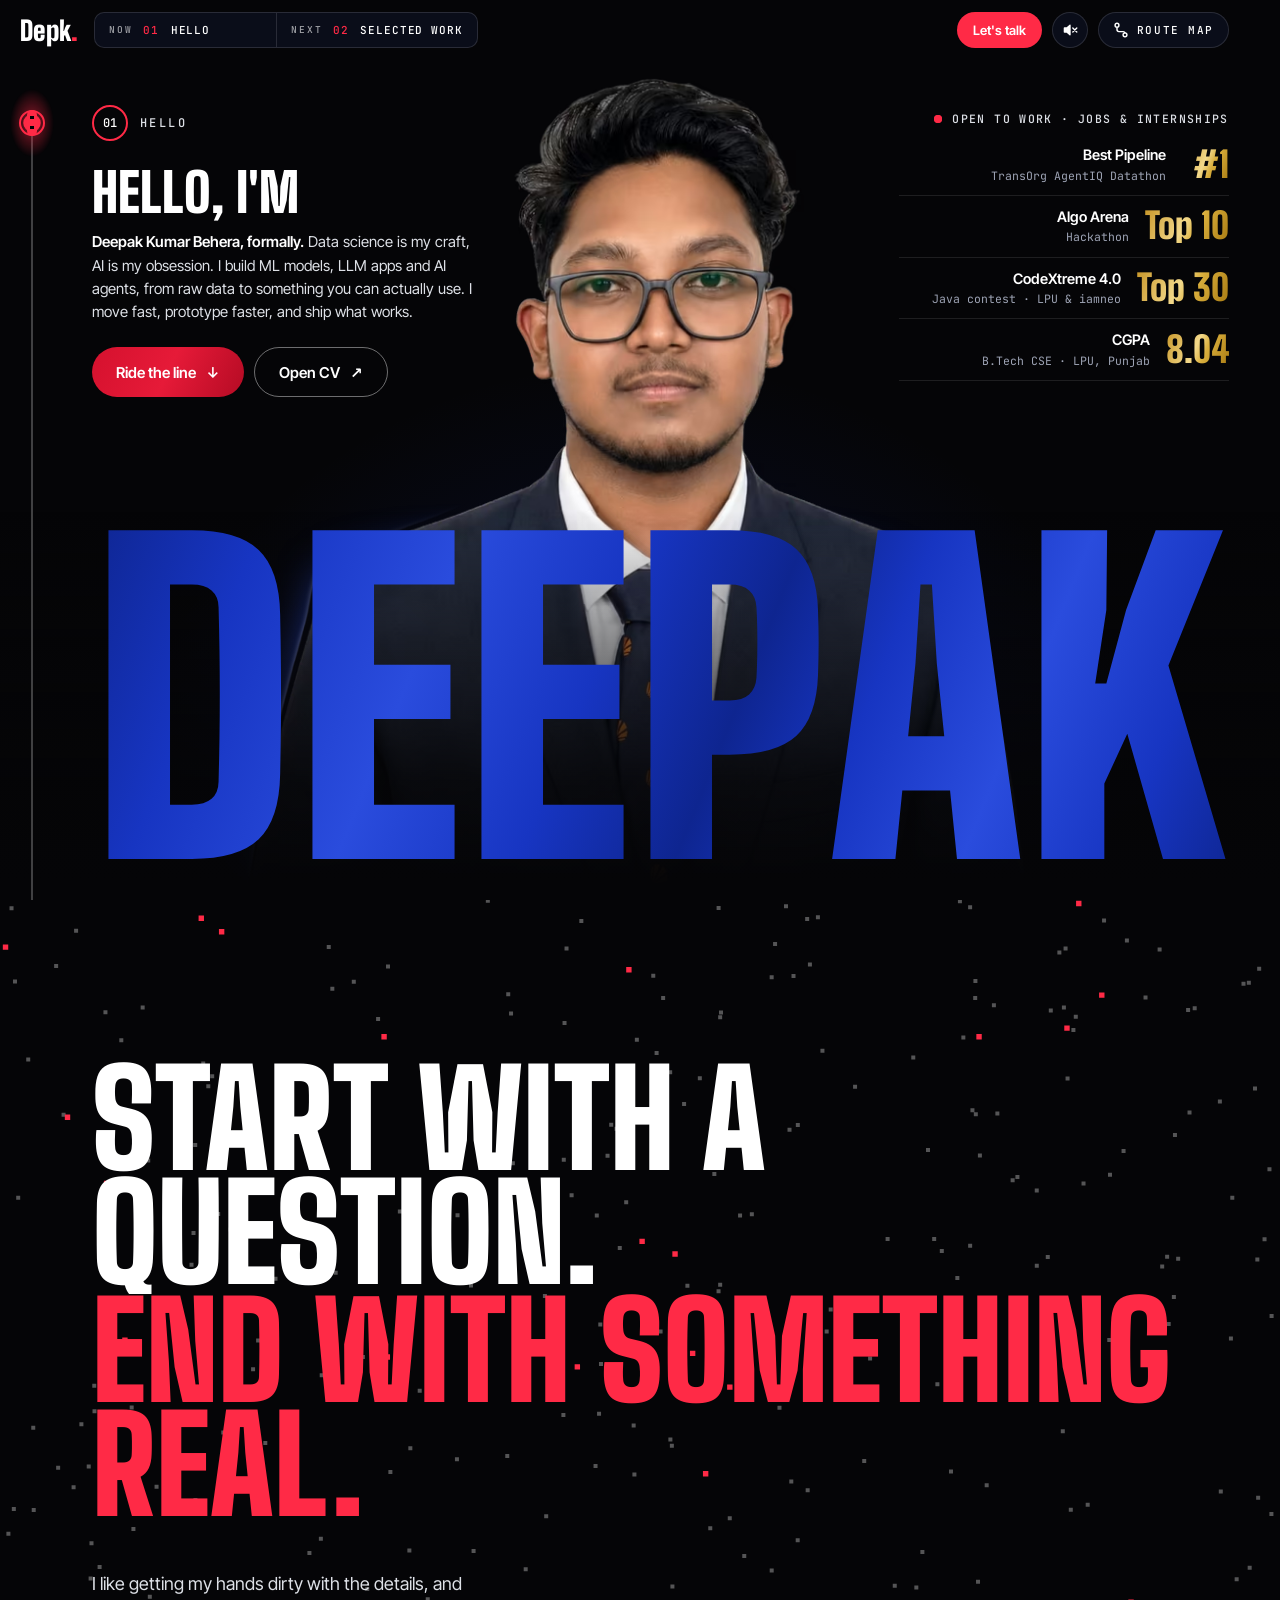
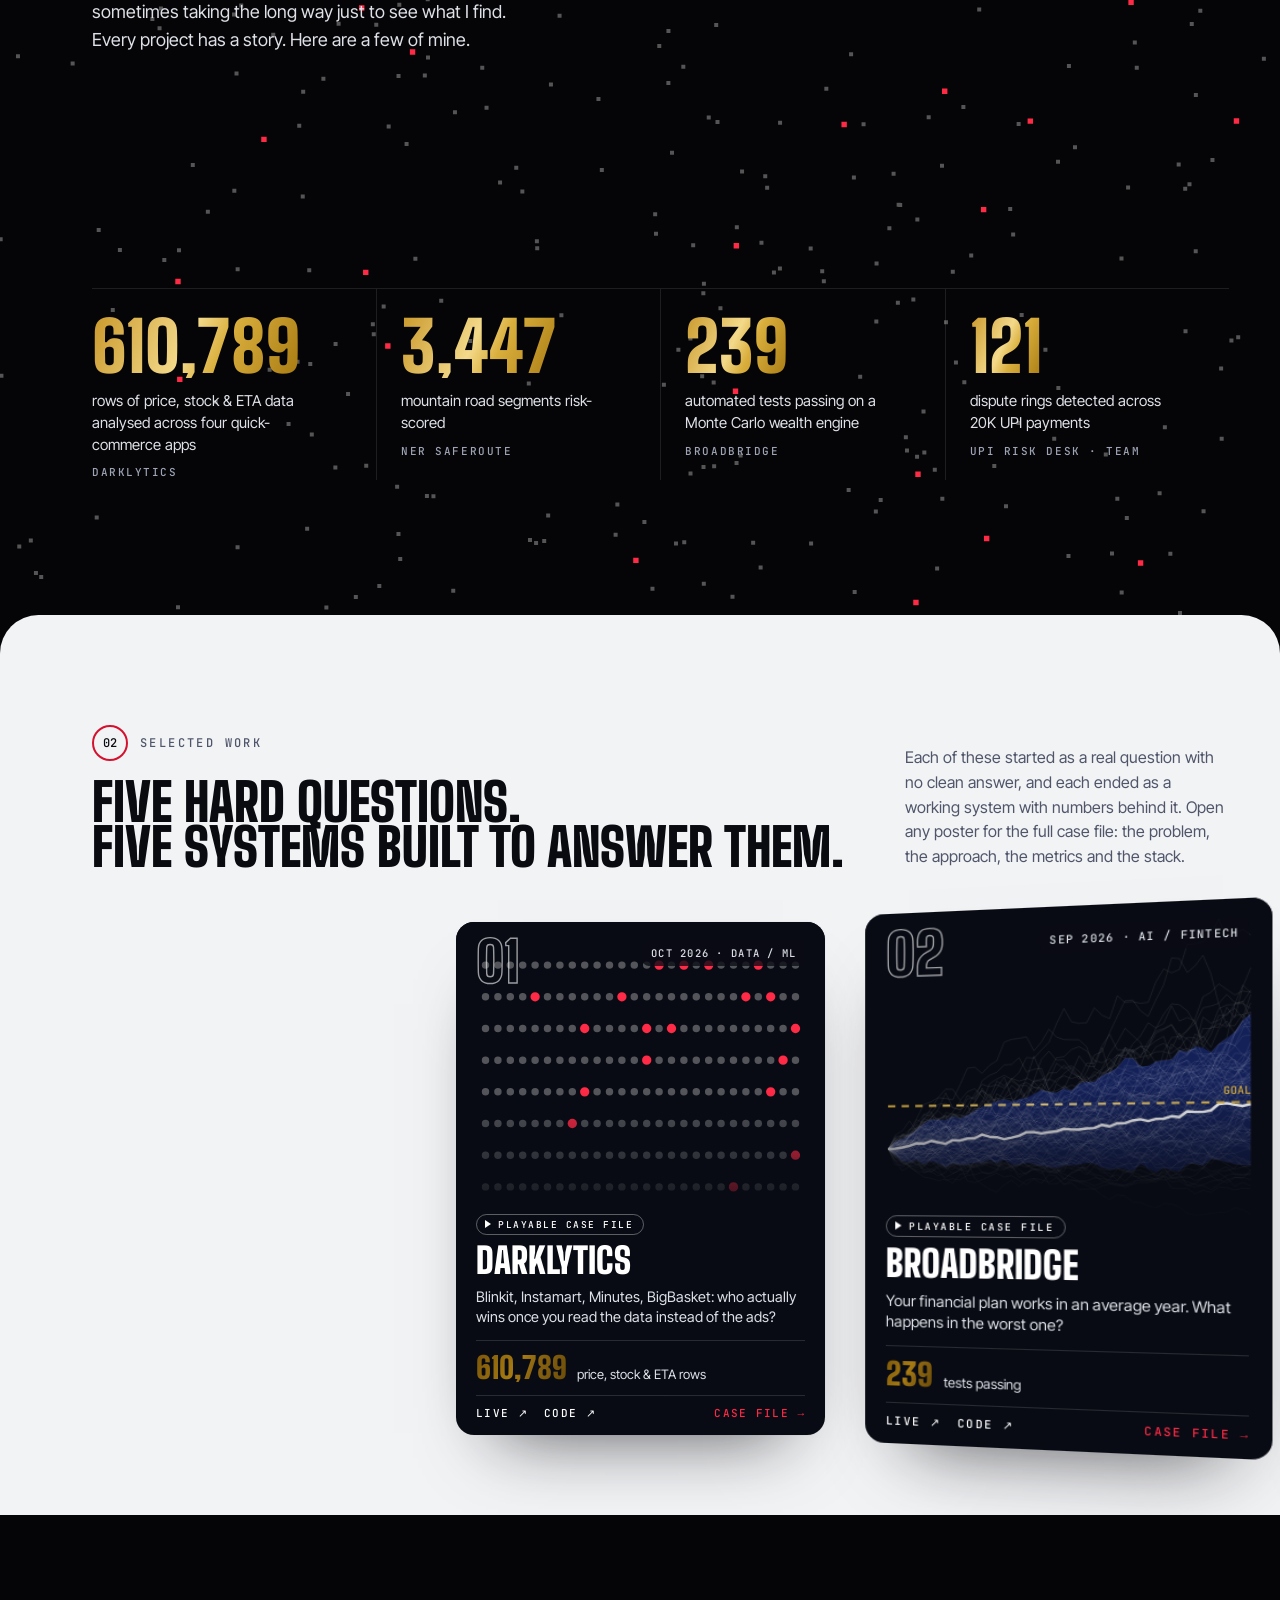
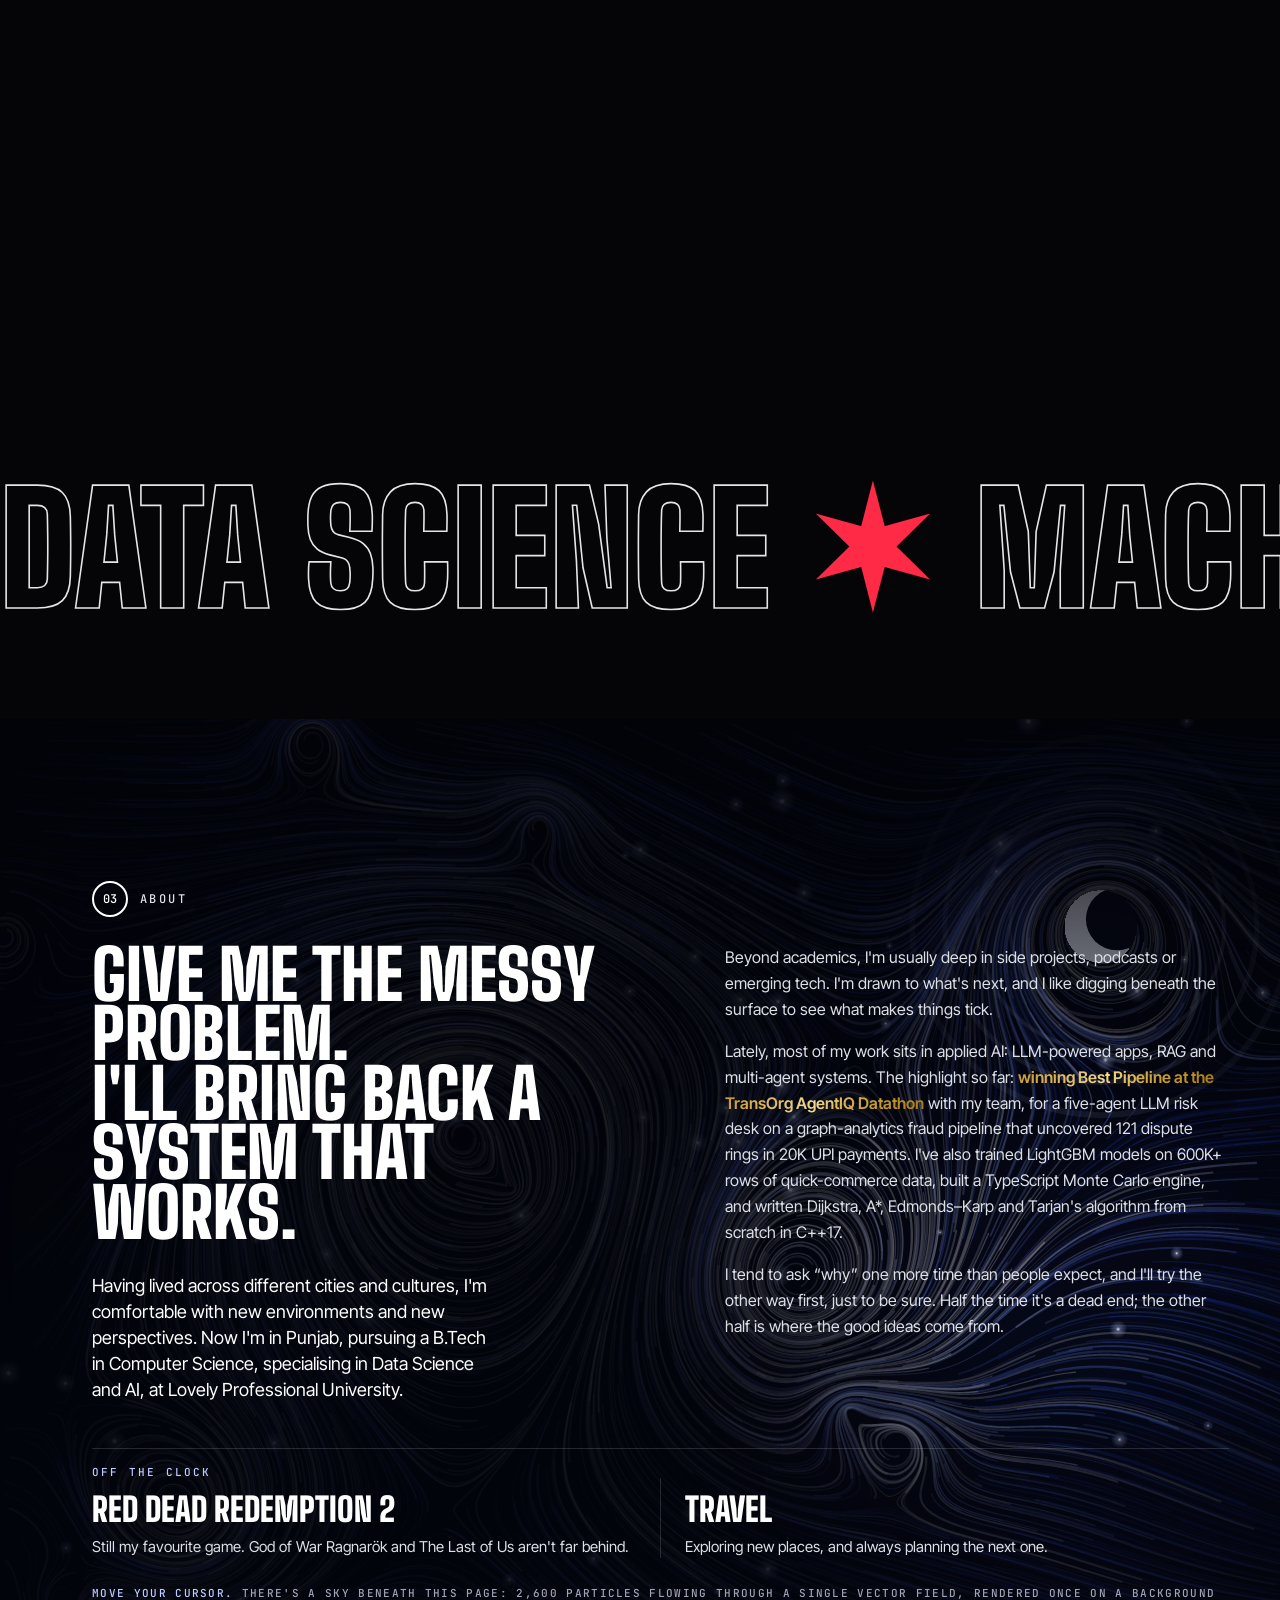
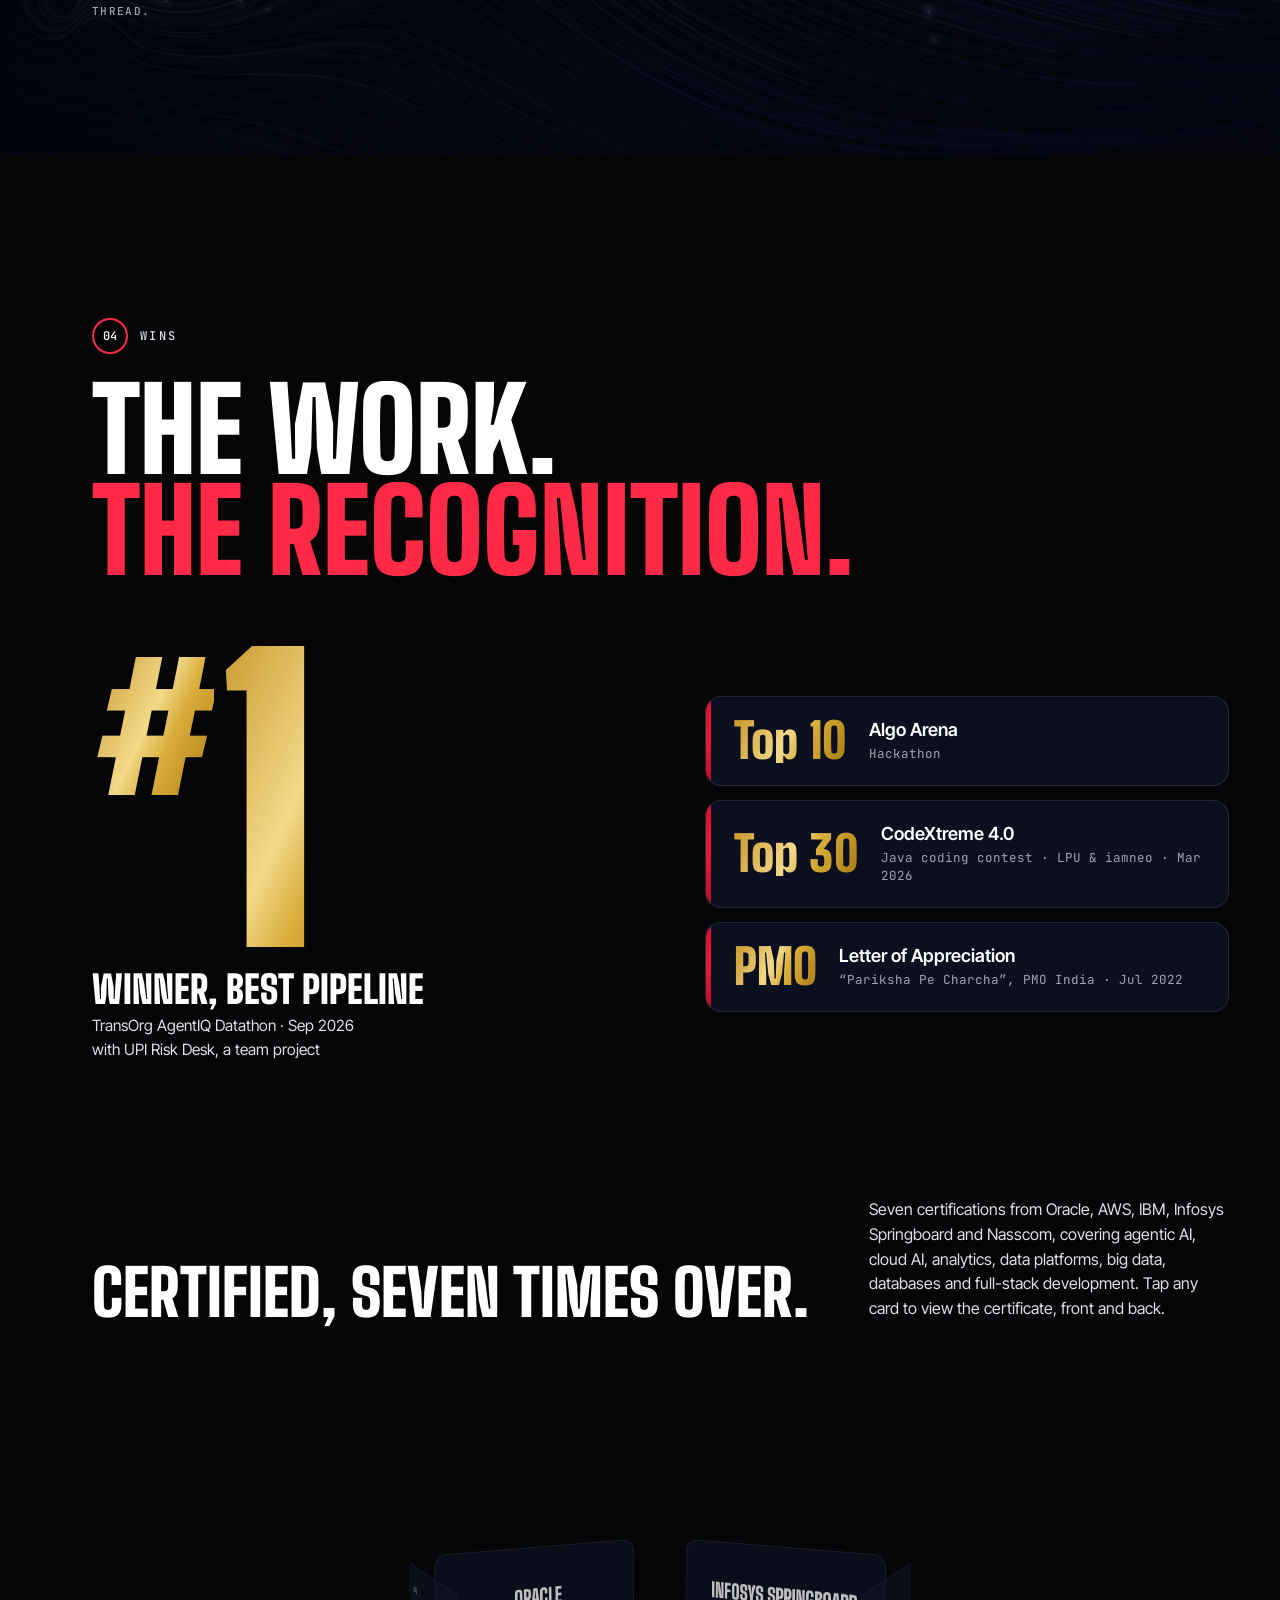
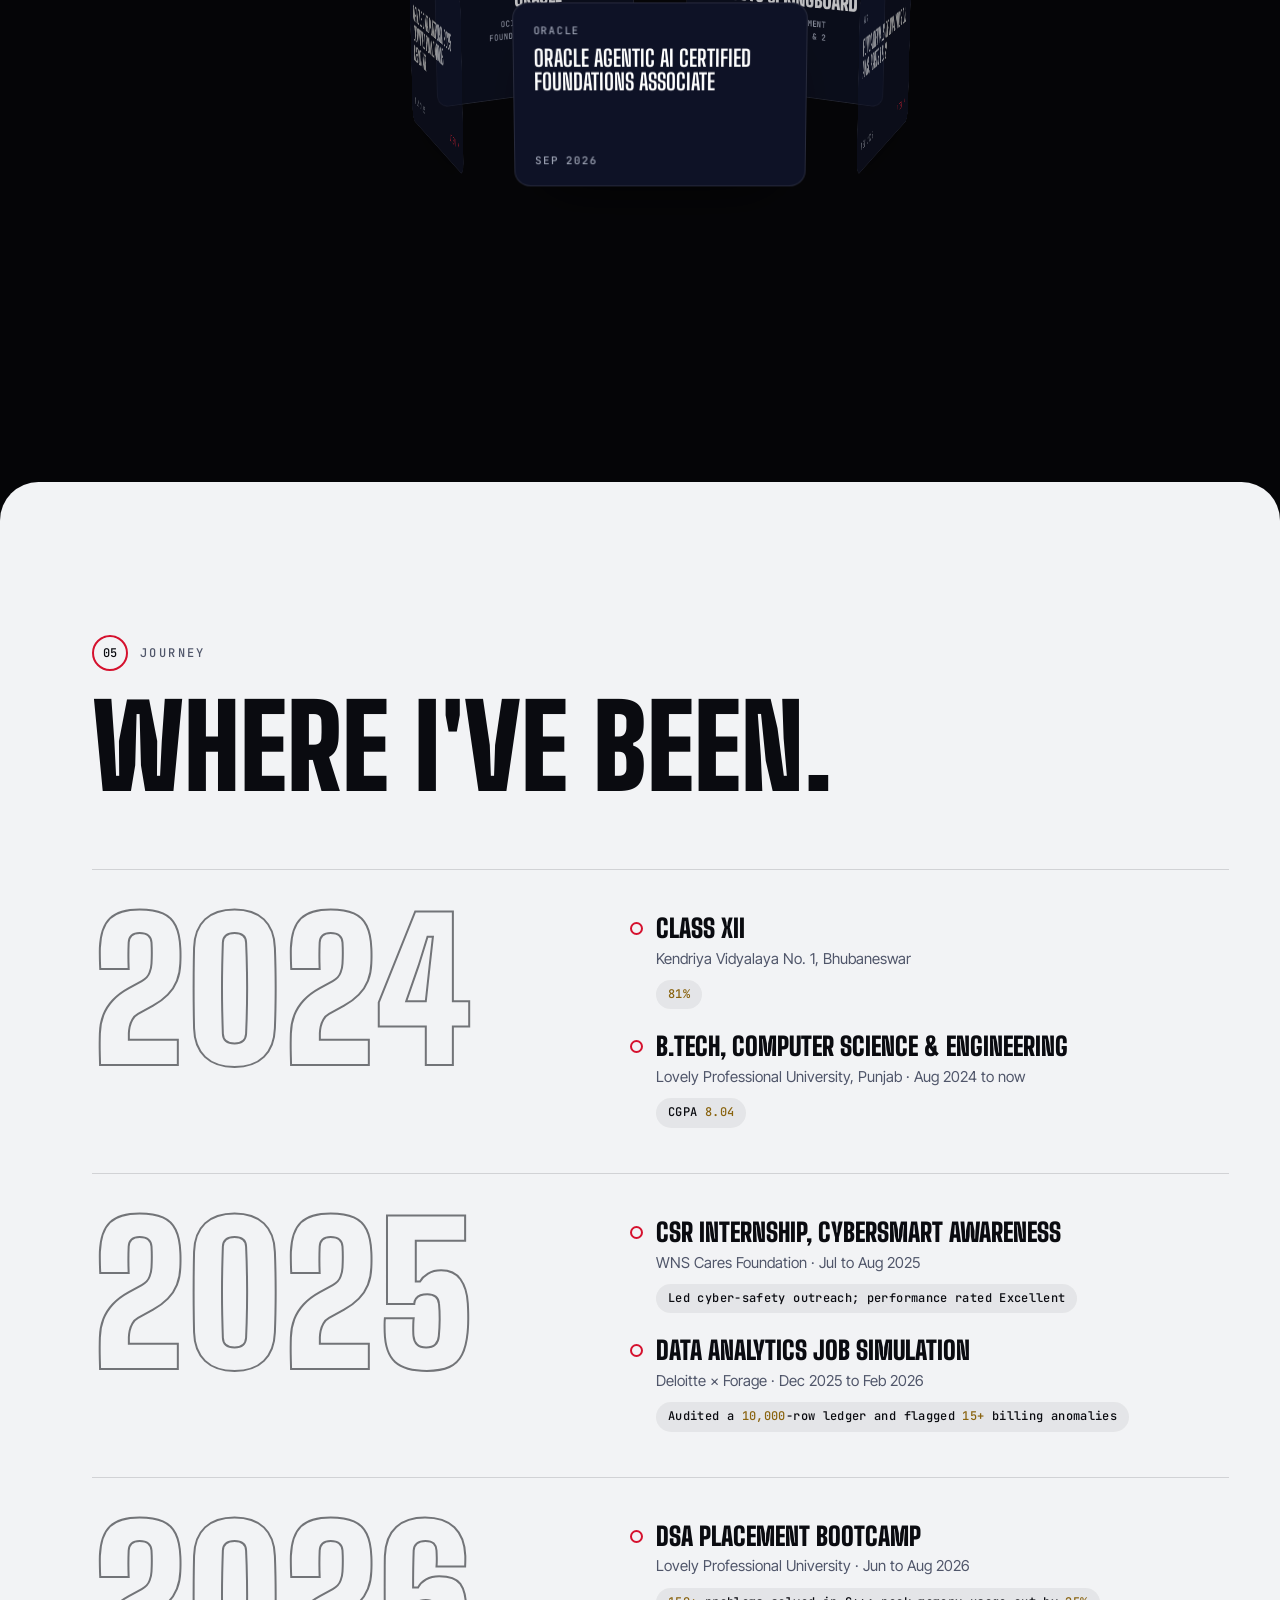
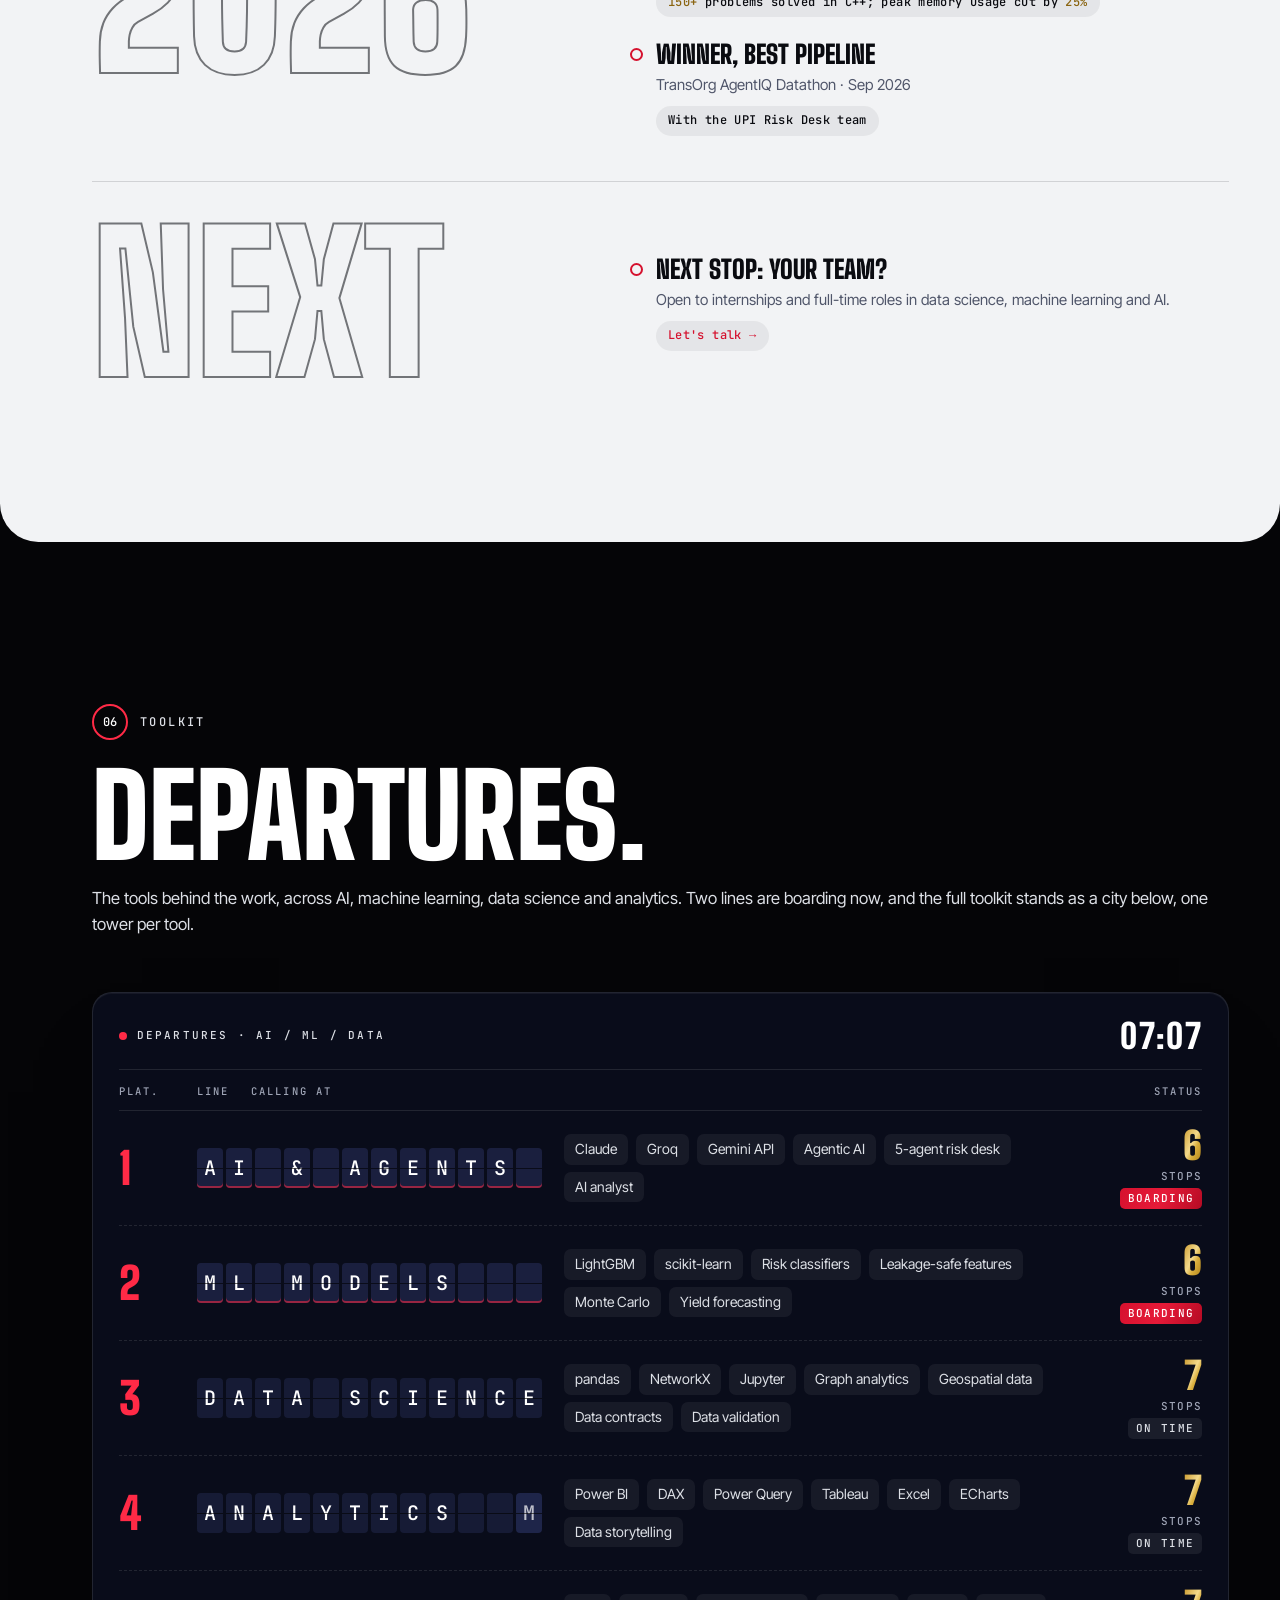
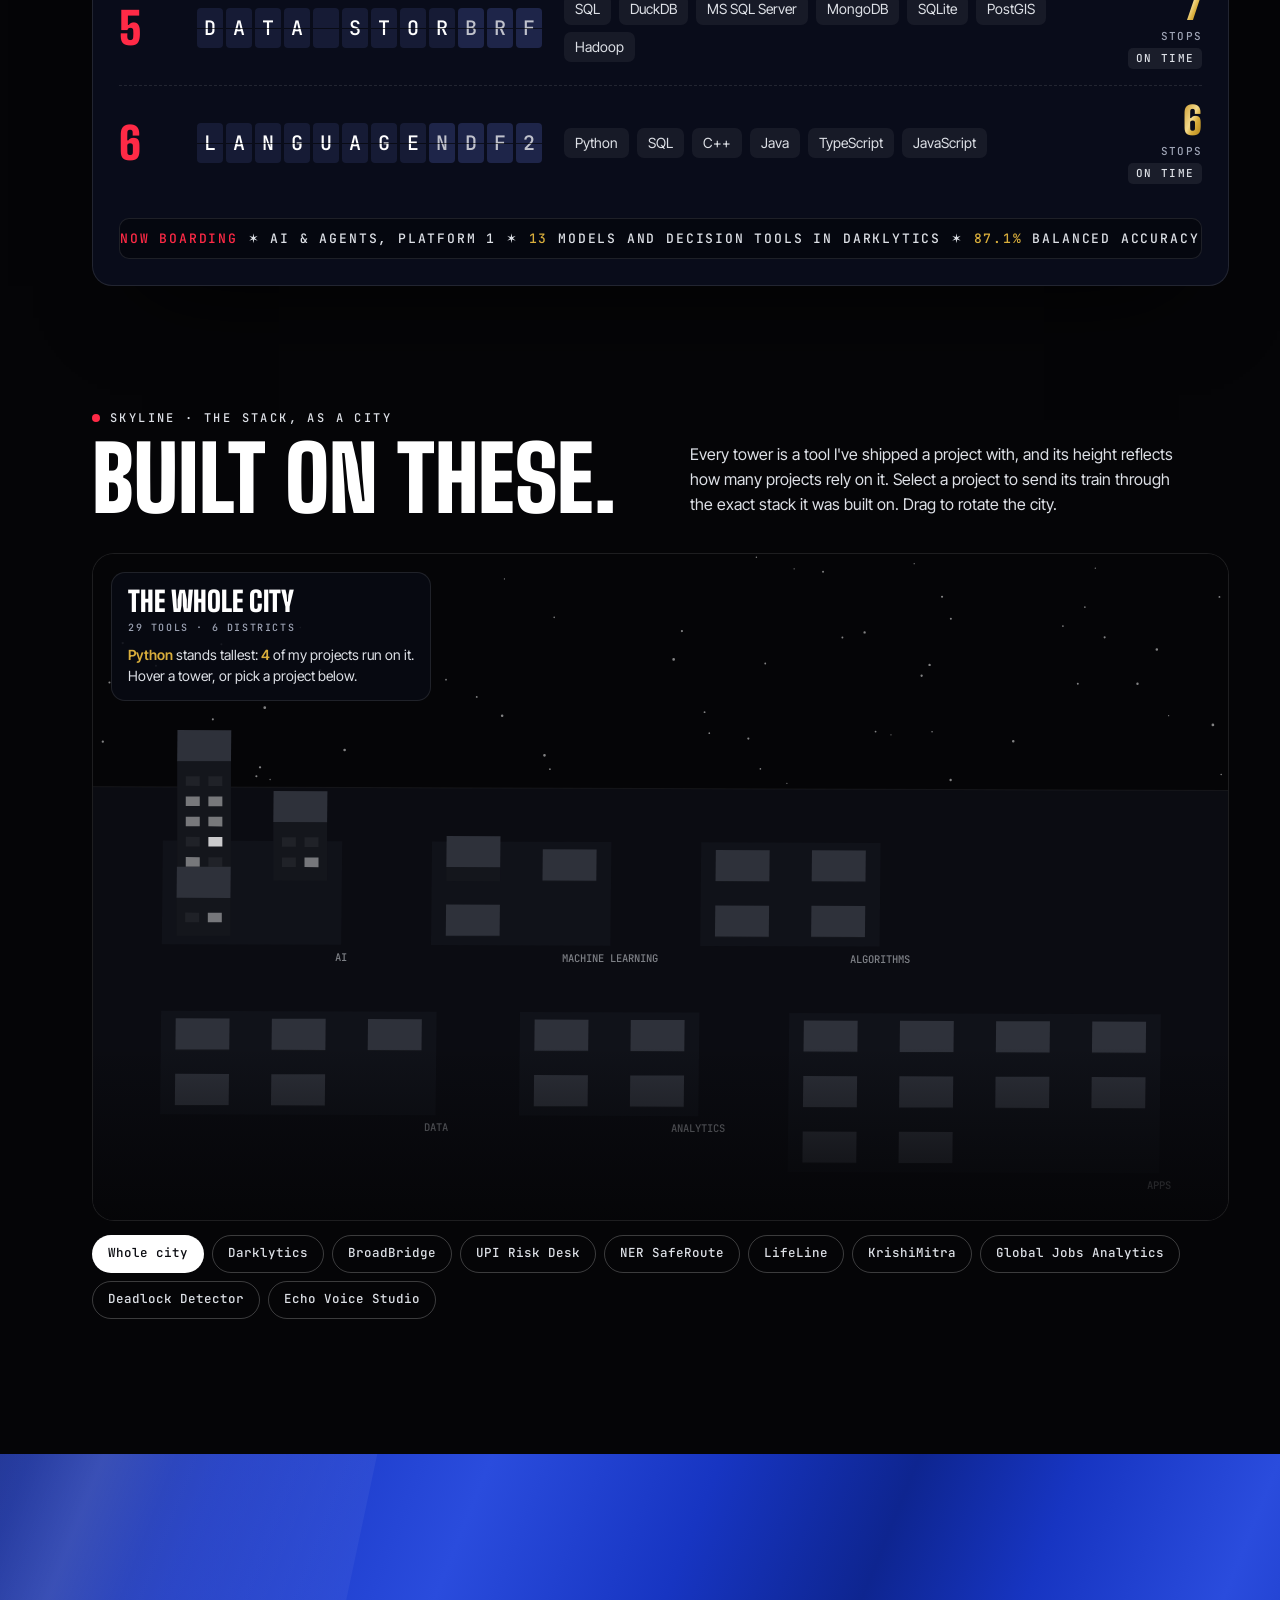
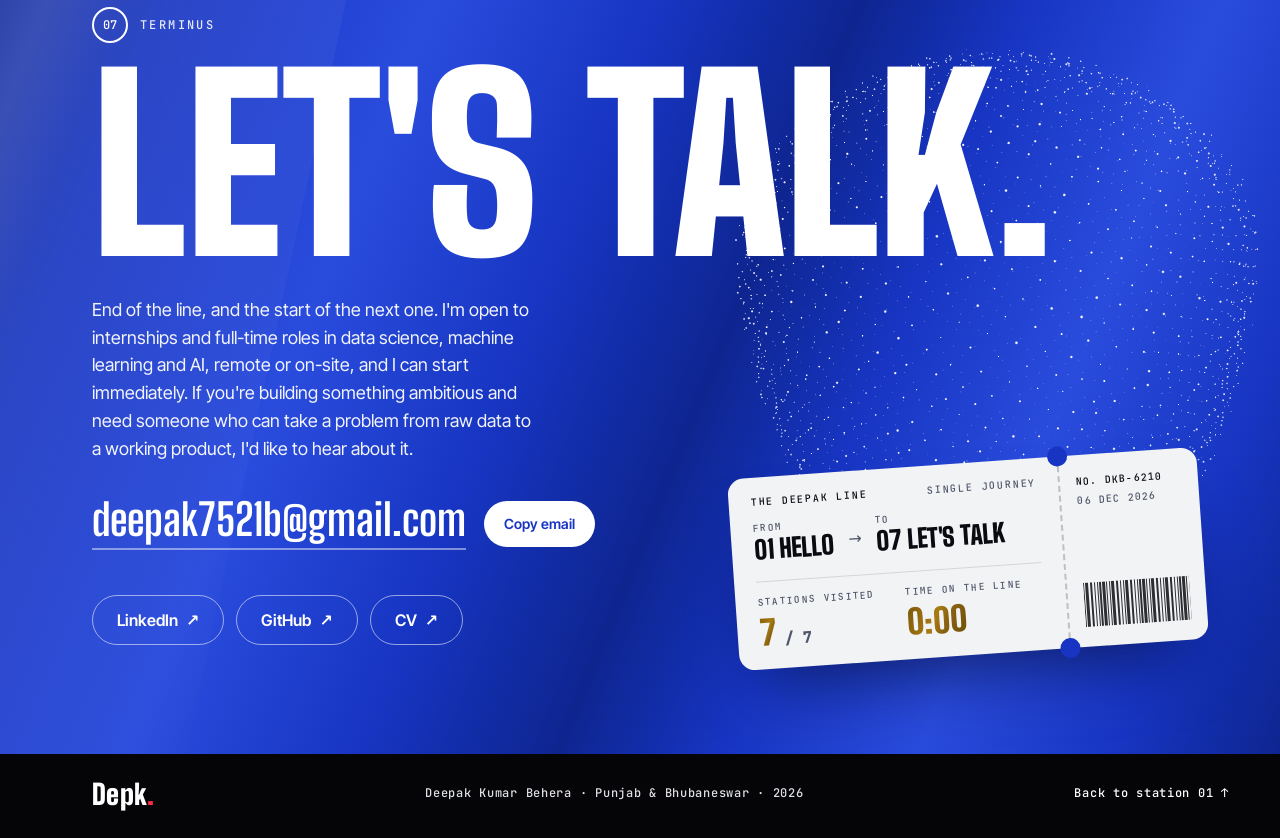
==== commit 43462860: "The Deepak Line: the portfolio as a metro line A red route runs down the page through seven stations" ====
--- a/index.html
+++ b/index.html
@@ -1,28 +1,29 @@
 <!DOCTYPE html>
 <html lang="en">
 <head>
-  <meta charset="UTF-8" />
-  <meta name="viewport" content="width=device-width, initial-scale=1.0" />
-  <title>Deepak Kumar Behera — Developer & Data Analyst</title>
-  <meta name="description" content="Portfolio of Deepak Kumar Behera — full-stack developer, data analyst and graph-algorithm nerd. B.Tech CSE @ LPU (CGPA 8.04), AgentIQ Datathon winner." />
-  <meta name="theme-color" content="#000000" />
-  <meta property="og:type" content="website" />
-  <meta property="og:title" content="Deepak Kumar Behera — Portfolio" />
-  <meta property="og:description" content="Full-stack apps, AI agents & data stories. Datathon winner · Top 10 Algo Arena · Top 30 CodeXtreme." />
-  <meta property="og:url" content="https://deepak17kb.github.io/" />
-  <meta property="og:site_name" content="Deepak Kumar Behera" />
-  <meta property="og:image" content="https://deepak17kb.github.io/assets/og-image.jpg" />
-  <meta property="og:image:width" content="1200" />
-  <meta property="og:image:height" content="630" />
-  <meta property="og:image:alt" content="Deepak Kumar Behera: portrait in a navy suit with a glowing graph hovering above his head, beside his name" />
-  <meta name="twitter:card" content="summary_large_image" />
-  <meta name="twitter:title" content="Deepak Kumar Behera — Portfolio" />
-  <meta name="twitter:description" content="Full-stack apps, AI agents & data stories. Datathon winner · Top 10 Algo Arena · Top 30 CodeXtreme." />
-  <meta name="twitter:image" content="https://deepak17kb.github.io/assets/og-image.jpg" />
-  <meta name="author" content="Deepak Kumar Behera" />
-  <link rel="canonical" href="https://deepak17kb.github.io/" />
-  <link rel="manifest" href="manifest.webmanifest" />
-  <link rel="apple-touch-icon" href="assets/icons/apple-touch-icon.png" />
+  <meta charset="utf-8">
+  <meta name="viewport" content="width=device-width, initial-scale=1">
+  <title>Deepak Kumar Behera &middot; Data Science, Machine Learning, AI Agents &amp; LLMs</title>
+  <meta name="description" content="Deepak Kumar Behera works across data science, machine learning and AI agents. Five projects, a Datathon win and seven certifications, laid out as a seven-station metro line.">
+  <meta name="color-scheme" content="dark">
+  <meta name="theme-color" content="#050507">
+  <meta name="author" content="Deepak Kumar Behera">
+  <link rel="canonical" href="https://deepak17kb.github.io/">
+  <meta property="og:type" content="website">
+  <meta property="og:title" content="Deepak Kumar Behera &middot; The Deepak Line">
+  <meta property="og:description" content="Data science, machine learning and AI agents, laid out as a seven-station metro line. AgentIQ Datathon winner &middot; Top 10 Algo Arena &middot; Top 30 CodeXtreme.">
+  <meta property="og:url" content="https://deepak17kb.github.io/">
+  <meta property="og:site_name" content="Deepak Kumar Behera">
+  <meta property="og:image" content="https://deepak17kb.github.io/assets/og-image.jpg">
+  <meta property="og:image:width" content="1200">
+  <meta property="og:image:height" content="630">
+  <meta property="og:image:alt" content="Deepak Kumar Behera in a suit, with DEEPAK in giant blue letters across his chest and a red metro line beside him">
+  <meta name="twitter:card" content="summary_large_image">
+  <meta name="twitter:title" content="Deepak Kumar Behera &middot; The Deepak Line">
+  <meta name="twitter:description" content="Data science, machine learning and AI agents, laid out as a seven-station metro line. AgentIQ Datathon winner &middot; Top 10 Algo Arena &middot; Top 30 CodeXtreme.">
+  <meta name="twitter:image" content="https://deepak17kb.github.io/assets/og-image.jpg">
+  <link rel="manifest" href="manifest.webmanifest">
+  <link rel="apple-touch-icon" href="assets/icons/apple-touch-icon.png">
   <script type="application/ld+json">
   {
     "@context": "https://schema.org",
@@ -30,39 +31,33 @@
     "name": "Deepak Kumar Behera",
     "url": "https://deepak17kb.github.io/",
     "image": "https://deepak17kb.github.io/assets/deepak-portrait.webp",
-    "description": "Computer Science undergraduate at Lovely Professional University building full-stack apps, AI agents and data analytics.",
+    "description": "B.Tech Computer Science student at Lovely Professional University, specialising in Data Science and AI. Builds ML models, LLM apps and AI agents.",
     "alumniOf": { "@type": "CollegeOrUniversity", "name": "Lovely Professional University" },
-    "homeLocation": { "@type": "Place", "name": "Phagwara, Punjab, India" },
-    "knowsAbout": ["Python", "SQL", "C++", "TypeScript", "React", "Node.js", "Machine learning", "Graph algorithms", "Power BI", "Data analytics"],
+    "homeLocation": { "@type": "Place", "name": "Punjab, India" },
+    "knowsAbout": ["Data science", "Machine learning", "AI agents", "Large language models", "Graph analytics", "Python", "SQL", "C++", "LightGBM", "scikit-learn", "pandas", "Power BI"],
     "sameAs": ["https://github.com/Deepak17kb", "https://linkedin.com/in/deepak-kumarbehera"]
   }
   </script>
-  <link rel="icon" href="data:image/svg+xml,%3Csvg xmlns='http://www.w3.org/2000/svg' viewBox='0 0 64 64'%3E%3Crect width='64' height='64' rx='14' fill='%23000000'/%3E%3Ccircle cx='32' cy='32' r='15' fill='%23FF2A46'/%3E%3C/svg%3E" />
-
-  <!-- fonts and libraries are self-hosted: no third-party connections before first paint -->
-  <link rel="preload" as="font" type="font/woff2" href="assets/fonts/inter-tight-normal-latin-7.woff2" crossorigin />
-  <link rel="preload" as="font" type="font/woff2" href="assets/fonts/cal-sans-normal-latin.woff2" crossorigin />
-  <link rel="preload" as="image" type="image/avif" imagesrcset="assets/deepak-portrait-540.avif 540w, assets/deepak-portrait-800.avif 800w, assets/deepak-portrait-1087.avif 1087w" imagesizes="(max-width: 860px) 90vw, 50vw" fetchpriority="high" />
-  <link rel="stylesheet" href="css/style.css" />
-
-  <script>
-    // Apply the saved theme before paint to avoid a flash; dark is the default
-    (function () {
-      var t = null;
-      try { t = localStorage.getItem('dkb-theme'); } catch (e) {}
-      if (t !== 'light') t = 'dark';
-      document.documentElement.setAttribute('data-theme', t);
-      document.documentElement.classList.add('js');
-    })();
-  </script>
+  <link rel="icon" href="data:image/svg+xml,%3Csvg xmlns='http://www.w3.org/2000/svg' viewBox='0 0 64 64'%3E%3Crect width='64' height='64' rx='14' fill='%23050507'/%3E%3Ccircle cx='32' cy='32' r='15' fill='none' stroke='%23FF2A46' stroke-width='7'/%3E%3C/svg%3E">
+  <link rel="preconnect" href="https://fonts.googleapis.com">
+  <link rel="preconnect" href="https://fonts.gstatic.com" crossorigin>
+  <link rel="stylesheet" href="https://fonts.googleapis.com/css2?family=Big+Shoulders+Display:wght@500;700;900&display=swap">
+  <!-- just the glyphs of the Odia hello, for systems without an Odia font (many Linux installs) -->
+  <link rel="stylesheet" href="https://fonts.googleapis.com/css2?family=Noto+Sans+Oriya:wght@700&text=%E0%AC%A8%E0%AC%AE%E0%AC%B8%E0%AD%8D%E0%AC%95%E0%AC%BE%E0%AC%B0&display=swap">
+  <link rel="preload" href="assets/fonts/cal-sans-normal-latin.woff2" as="font" type="font/woff2" crossorigin>
+  <link rel="stylesheet" href="css/style.css">
+  <script>document.documentElement.classList.add('js');</script>
+  <script src="vendor/gsap.min.js" defer></script>
+  <script src="vendor/ScrollTrigger.min.js" defer></script>
+  <script src="vendor/lenis.min.js" defer></script>
+  <script src="js/art.js" defer></script>
+  <script src="js/play.js" defer></script>
+  <script src="js/city.js" defer></script>
+  <script src="js/app.js" defer></script>
 </head>
 <body>
-  <a class="skip-link" href="#work">Skip to content</a>
-
-  <!-- ============ PRELOADER ============ -->
-  <!-- hello around the world, ending at home: Odia -->
+  <!-- The greeting: hello around the world, ending at home in Odia -->
   <div class="preloader" aria-hidden="true">
-    <!-- each new greeting and label is stacked on top of the last and cross-fades in -->
     <div class="preloader__hello">
       <span class="preloader__greet"><span lang="en">Hello</span></span>
       <span class="preloader__lang"><span>English</span></span>
@@ -70,643 +65,472 @@
     <span class="preloader__bar"><i></i></span>
   </div>
 
-  <!-- one cloud of light that travels down the whole page (js/holo.js); above the content, never catches a click -->
-  <canvas class="holo" aria-hidden="true"></canvas>
-
-  <!-- ============ NAV ============ -->
-  <header class="nav">
-    <a href="#top" class="nav__logo" data-link aria-label="Depk, back to top">Depk<span class="nav__logo-dot">.</span></a>
-    <nav class="nav__links" aria-label="Primary">
-      <a href="#work" data-link>Work</a>
-      <a href="#about" data-link>About</a>
-      <a href="#trophies" data-link>Wins</a>
-      <a href="#lab" data-link>Lab</a>
-      <a href="#contact" data-link>Contact</a>
-    </nav>
+  <a class="skip" href="#main">Skip to content</a>
+
+  <header class="nav in-hero" data-tone="dark">
+    <a class="nav__mark" href="#hello" aria-label="Depk., back to the start">Depk<span>.</span></a>
+    <div class="board" aria-hidden="true">
+      <span class="board__cell"><small>Now</small><b class="board__val board__now"><span><i>01</i> Hello</span></b></span>
+      <span class="board__cell board__cell--next"><small>Next</small><b class="board__val board__next"><span><i>02</i> Selected work</span></b></span>
+    </div>
     <div class="nav__right">
-      <button class="theme-toggle" aria-label="Toggle dark mode"><span class="theme-toggle__sun"></span></button>
-      <button class="nav__burger" aria-label="Open menu" aria-expanded="false"><span></span><span></span></button>
+      <a class="nav__talk" href="#contact">Let's talk</a>
+      <button class="nav__sound" type="button" aria-pressed="false" aria-label="Sound of the line">
+        <svg viewBox="0 0 20 20" width="16" height="16" aria-hidden="true"><path class="spk" d="M3 7.5h3l4-3.5v12l-4-3.5H3z"/><path class="on" d="M13 7a4 4 0 0 1 0 6M15.2 4.8a7 7 0 0 1 0 10.4"/><path class="off" d="M13.5 7.5l5 5M18.5 7.5l-5 5"/></svg>
+      </button>
+      <button class="nav__route" type="button" aria-expanded="false" aria-controls="route" aria-label="Route map">
+        <svg viewBox="0 0 20 20" width="16" height="16" aria-hidden="true"><circle cx="5" cy="4" r="2.4"/><circle cx="15" cy="16" r="2.4"/><path d="M5 6.4v3.1c0 1.4 1.1 2.5 2.5 2.5h5c1.4 0 2.5 1.1 2.5 2.5v.1"/></svg>
+        <span class="nav__route-txt">Route map</span>
+      </button>
     </div>
   </header>
-
-  <div class="menu" aria-hidden="true">
-    <ul>
-      <li><a href="#work" data-link>Work</a></li>
-      <li><a href="#about" data-link>About</a></li>
-      <li><a href="#trophies" data-link>Wins</a></li>
-      <li><a href="#lab" data-link>Lab</a></li>
-      <li><a href="#contact" data-link>Contact</a></li>
-    </ul>
+  <span class="progress" aria-hidden="true"><i></i></span>
+  <div class="ride" role="status" aria-live="polite" hidden>
+    <span class="ride__dot" aria-hidden="true"></span>
+    <span class="ride__txt">Express ride <span class="ride__sep" aria-hidden="true">&middot;</span> next stop <b class="ride__next">02 Selected work</b></span>
+    <button class="ride__off" type="button">Get off <span aria-hidden="true">&times;</span></button>
   </div>
 
-  <main id="top">
-
-    <!-- The one idea on this page: the full stop after the name. Scroll and it grows until it fills the screen. -->
-    <div class="opening">
-
-      <!-- ============ HERO ============ -->
-      <section class="hero">
-        <!-- flowing strands (js/hero-field.js); they start drawing under the intro loader -->
-        <div class="hero__field" aria-hidden="true" hidden><canvas></canvas></div>
-
-        <div class="hero__text">
-          <div class="hero__top">
-            <h1 class="hero__title">
-              <span class="hero__name"><span class="split">Deepak</span><span class="hero__dot" aria-hidden="true"><i></i></span></span>
-              <span class="hero__sub"><span class="split">Kumar Behera</span></span>
-            </h1>
-            <!-- each word is a real project, the link goes to it; a ripple crosses the suit as it changes -->
-            <div class="hero__who">
-              <p class="hero__role"><span class="sr-only">who builds graph engines, AI agents, data stories, risk engines and full-stack apps</span><span aria-hidden="true">who builds <span class="hero__word">graph engines</span></span></p>
-              <a class="hero__proof" href="#lifeline" data-link><span>LifeLine: 40 locations, 83 roads</span> <i aria-hidden="true">↓</i></a>
-            </div>
-          </div>
-          <div class="hero__lede">
-            <p class="hero__status"><i></i>Open to work</p>
-            <p class="hero__intro">A developer who thinks in graphs, ships with TypeScript and tells stories with data. B.Tech CSE at Lovely Professional University.</p>
-            <div class="hero__ctas">
-              <a href="#work" class="btn btn--fill" data-link><span>See my work</span><i>↓</i></a>
-              <a href="assets/Deepak-Kumar-Behera-CV.pdf" class="btn" download><span>Download CV</span></a>
-              <button type="button" class="hero__tldr" data-tldr-open>Short on time? <span>30-second TL;DR</span></button>
-            </div>
-            <ul class="hero__wins" aria-label="Highlights">
-              <li><b>#1</b> AgentIQ Datathon</li>
-              <li><b>Top 10</b> Algo Arena</li>
-              <li><b>Top 30</b> CodeXtreme</li>
+  <div class="route" id="route" role="dialog" aria-modal="true" aria-label="Route map" hidden>
+    <div class="route__inner">
+      <div class="route__top">
+        <p class="route__label">The Deepak Line &middot; 7 stations</p>
+        <button class="route__close" type="button">Close <span aria-hidden="true">&times;</span></button>
+      </div>
+      <ol class="route__list">
+        <li><a href="#hello"><i>01</i>Hello</a></li>
+        <li><a href="#work"><i>02</i>Selected work</a></li>
+        <li><a href="#about"><i>03</i>About</a></li>
+        <li><a href="#wins"><i>04</i>Wins</a></li>
+        <li><a href="#journey"><i>05</i>Journey</a></li>
+        <li><a href="#toolkit"><i>06</i>Toolkit</a></li>
+        <li><a href="#contact"><i>07</i>Let's talk</a></li>
+      </ol>
+      <div class="route__extra">
+        <button class="btn btn--red route__ride" type="button">Take the express ride <i aria-hidden="true">&rarr;</i></button>
+        <p class="route__tip">Tip: press <kbd>1</kbd> to <kbd>7</kbd> anywhere to jump straight to a station.</p>
+      </div>
+    </div>
+  </div>
+
+  <canvas class="line" aria-hidden="true"></canvas>
+  <span class="line__pulse" aria-hidden="true"><i></i></span>
+
+  <main id="main">
+    <!-- 01 · Hello -->
+    <section class="hero" id="hello" data-station="01" data-name="Hello" data-tone="dark">
+      <div class="hero__stage">
+        <div class="hero__glow" aria-hidden="true"></div>
+        <figure class="hero__figure">
+          <canvas class="hero__rim" aria-hidden="true"></canvas>
+          <picture>
+            <source type="image/avif" srcset="assets/deepak-portrait-540.avif 540w, assets/deepak-portrait-800.avif 800w, assets/deepak-portrait-1087.avif 1087w" sizes="(min-width: 900px) 88vh, 100vw">
+            <img class="hero__photo" src="assets/deepak-portrait-800.webp" srcset="assets/deepak-portrait-540.webp 540w, assets/deepak-portrait-800.webp 800w, assets/deepak-portrait.webp 1087w" sizes="(min-width: 900px) 88vh, 100vw" width="1087" height="1199" alt="Deepak Kumar Behera in a navy suit and glasses" fetchpriority="high" decoding="async">
+          </picture>
+        </figure>
+        <div class="hero__scrim" aria-hidden="true"></div>
+        <h1 class="hero__name" aria-label="Deepak Kumar Behera"><span class="slot"><span class="char">D</span></span><span class="slot"><span class="char">E</span></span><span class="slot"><span class="char">E</span></span><span class="slot"><span class="char">P</span></span><span class="slot"><span class="char">A</span></span><span class="slot"><span class="char">K</span></span></h1>
+      </div>
+
+      <div class="hero__left">
+        <p class="sign"><b>01</b><span>Hello</span></p>
+        <p class="hero__hello" data-rise>Hello, I'm</p>
+        <p class="hero__intro" data-rise><strong>Deepak Kumar Behera, formally.</strong> Data science is my craft, AI is my obsession. I build ML models, LLM apps and AI agents, from raw data to something you can actually use. I move fast, prototype faster, and ship what works.</p>
+        <div class="hero__cta" data-rise>
+          <a class="btn btn--red" href="#work" data-ride>Ride the line <i aria-hidden="true">&darr;</i></a>
+          <a class="btn btn--line" href="https://deepak17kb.github.io/assets/Deepak-Kumar-Behera-CV.pdf" target="_blank" rel="noopener">Open CV <i aria-hidden="true">&nearr;</i></a>
+        </div>
+      </div>
+
+      <aside class="hero__right" aria-label="Track record">
+        <p class="hero__status" data-rise><i aria-hidden="true"></i>Open to work &middot; jobs &amp; internships</p>
+        <ol class="hero__wins">
+          <li data-rise><b class="gold">#1</b><span>Best Pipeline<small>TransOrg AgentIQ Datathon</small></span></li>
+          <li data-rise><b class="gold">Top 10</b><span>Algo Arena<small>Hackathon</small></span></li>
+          <li data-rise><b class="gold">Top 30</b><span>CodeXtreme 4.0<small>Java contest &middot; LPU &amp; iamneo</small></span></li>
+          <li data-rise><b class="gold">8.04</b><span>CGPA<small>B.Tech CSE &middot; LPU, Punjab</small></span></li>
+        </ol>
+      </aside>
+    </section>
+
+    <!-- between stations: the whole job in two lines -->
+    <section class="thesis" data-tone="dark" aria-labelledby="thesis-title">
+      <canvas class="thesis__dots" aria-hidden="true"></canvas>
+      <h2 class="thesis__title" id="thesis-title">
+        <span class="mask"><span>Start with a question.</span></span>
+        <span class="mask"><span class="red">End with something real.</span></span>
+      </h2>
+      <p class="thesis__lede">I like getting my hands dirty with the details, and sometimes taking the long way just to see what I find. Every project has a story. Here are a few of mine.</p>
+      <ul class="tally">
+        <li><b class="gold" data-count="610789">610,789</b><span>rows of price, stock &amp; ETA data analysed across four quick-commerce apps</span><em>Darklytics</em></li>
+        <li><b class="gold" data-count="3447">3,447</b><span>mountain road segments risk-scored</span><em>NER SafeRoute</em></li>
+        <li><b class="gold" data-count="239">239</b><span>automated tests passing on a Monte Carlo wealth engine</span><em>BroadBridge</em></li>
+        <li><b class="gold" data-count="121">121</b><span>dispute rings detected across 20K UPI payments</span><em>UPI Risk Desk &middot; team</em></li>
+      </ul>
+    </section>
+
+    <!-- 02 · Selected work -->
+    <section class="work" id="work" data-station="02" data-name="Selected work" data-tone="light">
+      <div class="work__head">
+        <div>
+          <p class="sign"><b>02</b><span>Selected work</span></p>
+          <h2 class="work__title">Five hard questions.<br>Five systems built to answer them.</h2>
+        </div>
+        <p class="work__lede">Each of these started as a real question with no clean answer, and each ended as a working system with numbers behind it. Open any poster for the full case file: the problem, the approach, the metrics and the stack.</p>
+      </div>
+      <div class="rail">
+        <ol class="rail__track">
+          <li class="poster" data-key="darklytics">
+            <article class="poster__card">
+              <canvas class="poster__art" aria-hidden="true"></canvas>
+              <div class="poster__top"><span class="poster__no" aria-hidden="true">01</span><span class="poster__when">Oct 2026 &middot; Data / ML</span></div>
+              <div class="poster__body">
+                <h3 class="poster__name">Darklytics</h3>
+                <p class="poster__q">Blinkit, Instamart, Minutes, BigBasket: who actually wins once you read the data instead of the ads?</p>
+                <p class="poster__stat"><b class="gold">610,789</b>price, stock &amp; ETA rows</p>
+                <div class="poster__foot">
+                  <a href="https://deepak17kb.github.io/quickcommerce-mi/" target="_blank" rel="noopener">Live &nearr;</a>
+                  <a href="https://github.com/Deepak17kb/quickcommerce-mi" target="_blank" rel="noopener">Code &nearr;</a>
+                  <button class="poster__open" type="button" aria-haspopup="dialog">Case file <i aria-hidden="true">&rarr;</i></button>
+                </div>
+              </div>
+            </article>
+          </li>
+          <li class="poster" data-key="broadbridge">
+            <article class="poster__card">
+              <canvas class="poster__art" aria-hidden="true"></canvas>
+              <div class="poster__top"><span class="poster__no" aria-hidden="true">02</span><span class="poster__when">Sep 2026 &middot; AI / Fintech</span></div>
+              <div class="poster__body">
+                <h3 class="poster__name">BroadBridge</h3>
+                <p class="poster__q">Your financial plan works in an average year. What happens in the worst one?</p>
+                <p class="poster__stat"><b class="gold">239</b>tests passing</p>
+                <div class="poster__foot">
+                  <a href="https://deepak17kb.github.io/BroadBridge/" target="_blank" rel="noopener">Live &nearr;</a>
+                  <a href="https://github.com/Deepak17kb/BroadBridge" target="_blank" rel="noopener">Code &nearr;</a>
+                  <button class="poster__open" type="button" aria-haspopup="dialog">Case file <i aria-hidden="true">&rarr;</i></button>
+                </div>
+              </div>
+            </article>
+          </li>
+          <li class="poster" data-key="upi">
+            <article class="poster__card">
+              <canvas class="poster__art" aria-hidden="true"></canvas>
+              <div class="poster__top"><span class="poster__no" aria-hidden="true">03</span><span class="poster__when">Sep 2026 &middot; Team &middot; <span class="gold">#1</span> Best Pipeline</span></div>
+              <div class="poster__body">
+                <h3 class="poster__name">UPI Risk Desk</h3>
+                <p class="poster__q">Fraud rings look innocent one payment at a time. So how do you catch them in 20,000?</p>
+                <p class="poster__stat"><b class="gold">121</b>dispute rings found</p>
+                <div class="poster__foot">
+                  <a href="https://adityashukla2615.github.io/upi-risk-desk/outputs/upi_risk_desk.html?v=2" target="_blank" rel="noopener">Live &nearr;</a>
+                  <a href="https://github.com/Deepak17kb/upi-risk-desk" target="_blank" rel="noopener">Code &nearr;</a>
+                  <button class="poster__open" type="button" aria-haspopup="dialog">Case file <i aria-hidden="true">&rarr;</i></button>
+                </div>
+              </div>
+            </article>
+          </li>
+          <li class="poster" data-key="saferoute">
+            <article class="poster__card">
+              <canvas class="poster__art" aria-hidden="true"></canvas>
+              <div class="poster__top"><span class="poster__no" aria-hidden="true">04</span><span class="poster__when">Sep 2026 &middot; SIH</span></div>
+              <div class="poster__body">
+                <h3 class="poster__name">NER SafeRoute</h3>
+                <p class="poster__q">In landslide country, the shortest route can be the deadliest. How do you route a truck by risk instead of distance?</p>
+                <p class="poster__stat"><b class="gold">3,447</b>road segments scored</p>
+                <div class="poster__foot">
+                  <a href="https://ner-safe-route-psi.vercel.app/" target="_blank" rel="noopener">Live &nearr;</a>
+                  <a href="https://github.com/Deepak17kb/NER-SafeRoute" target="_blank" rel="noopener">Code &nearr;</a>
+                  <button class="poster__open" type="button" aria-haspopup="dialog">Case file <i aria-hidden="true">&rarr;</i></button>
+                </div>
+              </div>
+            </article>
+          </li>
+          <li class="poster" data-key="lifeline">
+            <article class="poster__card">
+              <canvas class="poster__art" aria-hidden="true"></canvas>
+              <div class="poster__top"><span class="poster__no" aria-hidden="true">05</span><span class="poster__when">Feb 2026 &middot; C++17</span></div>
+              <div class="poster__body">
+                <h3 class="poster__name">LifeLine</h3>
+                <p class="poster__q">One broken road can cut off a hospital. Which roads can a city never afford to lose?</p>
+                <p class="poster__stat"><b class="gold">96/96</b>tests passing</p>
+                <div class="poster__foot">
+                  <a href="https://lifeline-31iq.onrender.com" target="_blank" rel="noopener">Live &nearr;</a>
+                  <a href="https://github.com/Deepak17kb/lifeline" target="_blank" rel="noopener">Code &nearr;</a>
+                  <button class="poster__open" type="button" aria-haspopup="dialog">Case file <i aria-hidden="true">&rarr;</i></button>
+                </div>
+              </div>
+            </article>
+          </li>
+          <li class="poster poster--more">
+            <article class="poster__card">
+              <div class="poster__top"><span class="poster__no" aria-hidden="true">+5</span><span class="poster__when">Also built</span></div>
+              <h3 class="poster__name">More on the line</h3>
+              <ul class="more">
+                <li><a href="https://krishi-mitra-silk-nine.vercel.app" target="_blank" rel="noopener"><b>KrishiMitra</b><span>AI-powered advisory platform for farmers, built on the Gemini API</span><i aria-hidden="true">&nearr;</i></a></li>
+                <li><a href="https://github.com/Deepak17kb/Global-Jobs-Hiring-Analytics" target="_blank" rel="noopener"><b>Global Jobs Analytics</b><span>Interactive Power BI analytics across 100K+ global job records</span><i aria-hidden="true">&nearr;</i></a></li>
+                <li><a href="https://automated-deadlock-detection-tool.vercel.app" target="_blank" rel="noopener"><b>Deadlock Detector</b><span>OS deadlock detection through cycle analysis on wait-for graphs</span><i aria-hidden="true">&nearr;</i></a></li>
+                <li><a href="https://deepak17kb.github.io/Echo-Voice-Studio/" target="_blank" rel="noopener"><b>Echo Voice Studio</b><span>Browser-based voice studio engineered in Python</span><i aria-hidden="true">&nearr;</i></a></li>
+              </ul>
+              <p class="more__label">Fresh on GitHub</p>
+              <ul class="more more--fresh">
+                <li><a href="https://github.com/Deepak17kb/AgriFlow" target="_blank" rel="noopener"><b>AgriFlow</b><span>AI-driven crop analysis and yield forecasting</span><i aria-hidden="true">&nearr;</i></a></li>
+              </ul>
+            </article>
+          </li>
+        </ol>
+      </div>
+    </section>
+
+    <!-- between stations: what I do, on a loop -->
+    <section class="band" data-tone="dark" aria-label="What I do">
+      <div class="band__row">
+        <div class="band__track">
+          <p class="band__text" data-text="Data science &#10038; Machine learning &#10038; Agentic AI &#10038; Predictive modelling &#10038; Graph analytics &#10038; Data storytelling &#10038;">Data science <b>&#10038;</b> Machine learning <b>&#10038;</b> Agentic AI <b>&#10038;</b> Predictive modelling <b>&#10038;</b> Graph analytics <b>&#10038;</b> Data storytelling <b>&#10038;</b></p>
+          <p class="band__text" data-text="Data science &#10038; Machine learning &#10038; Agentic AI &#10038; Predictive modelling &#10038; Graph analytics &#10038; Data storytelling &#10038;" aria-hidden="true">Data science <b>&#10038;</b> Machine learning <b>&#10038;</b> Agentic AI <b>&#10038;</b> Predictive modelling <b>&#10038;</b> Graph analytics <b>&#10038;</b> Data storytelling <b>&#10038;</b></p>
+        </div>
+      </div>
+    </section>
+
+    <!-- 03 · About -->
+    <section class="about" id="about" data-station="03" data-name="About" data-tone="sky">
+      <canvas class="about__sky" aria-hidden="true"></canvas>
+      <div class="about__veil" aria-hidden="true"></div>
+      <div class="about__inner">
+        <p class="sign"><b>03</b><span>About</span></p>
+        <div class="about__main">
+        <div class="about__lead">
+          <h2 class="about__title">Give me the messy problem.<br> I'll bring back a system that works.</h2>
+          <p class="about__intro">Having lived across different cities and cultures, I'm comfortable with new environments and new perspectives. Now I'm in Punjab, pursuing a B.Tech in Computer Science, specialising in Data Science and AI, at Lovely Professional University.</p>
+        </div>
+        <div class="about__story">
+          <p>Beyond academics, I'm usually deep in side projects, podcasts or emerging tech. I'm drawn to what's next, and I like digging beneath the surface to see what makes things tick.</p>
+          <p>Lately, most of my work sits in applied AI: LLM-powered apps, RAG and multi-agent systems. The highlight so far: <strong class="about__win gold">winning Best Pipeline at the TransOrg AgentIQ Datathon</strong> with my team, for a five-agent LLM risk desk on a graph-analytics fraud pipeline that uncovered 121 dispute rings in 20K UPI payments. I've also trained LightGBM models on 600K+ rows of quick-commerce data, built a TypeScript Monte Carlo engine, and written Dijkstra, A*, Edmonds&ndash;Karp and Tarjan's algorithm from scratch in C++17.</p>
+          <p>I tend to ask &ldquo;why&rdquo; one more time than people expect, and I'll try the other way first, just to be sure. Half the time it's a dead end; the other half is where the good ideas come from.</p>
+        </div>
+        </div>
+        <div class="offclock">
+          <p class="offclock__label">Off the clock</p>
+          <ul class="offclock__list">
+            <li><b>Red Dead Redemption 2</b><span>Still my favourite game. God of War Ragnar&ouml;k and The Last of Us aren't far behind.</span></li>
+            <li><b>Travel</b><span>Exploring new places, and always planning the next one.</span></li>
+          </ul>
+        </div>
+        <p class="about__note"><span class="about__hint">Move your cursor.</span> There's a sky beneath this page: 2,600 particles flowing through a single vector field, rendered once on a background thread.</p>
+      </div>
+    </section>
+
+    <!-- 04 · Wins -->
+    <section class="wins" id="wins" data-station="04" data-name="Wins" data-tone="dark">
+      <p class="sign"><b>04</b><span>Wins</span></p>
+      <h2 class="wins__title">
+        <span class="mask"><span>The work.</span></span>
+        <span class="mask"><span class="red">The recognition.</span></span>
+      </h2>
+      <div class="wins__grid">
+        <div class="trophy">
+          <p class="odo" aria-label="Number 1"><span class="odo__hash gold" aria-hidden="true">#</span><span class="odo__win" aria-hidden="true"><span class="odo__reel"><span>0</span><span>1</span><span>2</span><span>3</span><span>4</span><span>5</span><span>6</span><span>7</span><span>8</span><span>9</span><span>0</span><span>1</span></span></span></p>
+          <p class="trophy__what">Winner, Best Pipeline</p>
+          <p class="trophy__where">TransOrg AgentIQ Datathon &middot; Sep 2026<br>with UPI Risk Desk, a team project</p>
+        </div>
+        <ul class="medals">
+          <li class="medal"><b class="gold">Top 10</b><span>Algo Arena</span><small>Hackathon</small></li>
+          <li class="medal"><b class="gold">Top 30</b><span>CodeXtreme 4.0</span><small>Java coding contest &middot; LPU &amp; iamneo &middot; Mar 2026</small></li>
+          <li class="medal"><b class="gold">PMO</b><span>Letter of Appreciation</span><small>&ldquo;Pariksha Pe Charcha&rdquo;, PMO India &middot; Jul 2022</small></li>
+        </ul>
+      </div>
+
+      <div class="certs">
+        <div class="certs__head">
+          <h3 class="certs__title">Certified, seven times over.</h3>
+          <p class="certs__lede">Seven certifications from Oracle, AWS, IBM, Infosys Springboard and Nasscom, covering agentic AI, cloud AI, analytics, data platforms, big data, databases and full-stack development. Tap any card to view the certificate, front and back.</p>
+        </div>
+        <div class="ring">
+          <div class="ring__stage">
+            <ul class="ring__list">
+              <li><div class="cert"><span class="cert__by">Oracle</span><span class="cert__name">Oracle Agentic AI Certified Foundations Associate</span><span class="cert__foot"><span>Sep 2026</span></span></div></li>
+              <li><a class="cert" href="https://drive.google.com/file/d/1Jj8oZYw7DHRZNK2SkQMFGtnVn3oJTvJs/view" target="_blank" rel="noopener"><span class="cert__by">AWS</span><span class="cert__name">Fundamentals of Analytics on AWS, Parts 1 &amp; 2</span><span class="cert__foot"><span>Feb 2026</span><i>View &nearr;</i></span></a></li>
+              <li><a class="cert" href="https://drive.google.com/file/d/1Kl8CuCBxVMHsdrNThg1e-Qnf2RZMlTHg/view" target="_blank" rel="noopener"><span class="cert__by">Infosys Springboard</span><span class="cert__name">Database Management System, Parts 1 &amp; 2</span><span class="cert__foot"><span>Sep 2026</span><i>View &nearr;</i></span></a></li>
+              <li><a class="cert" href="https://drive.google.com/file/d/1H2KW4a7GMuvLveb_4dYi2V5vE_UxL_Vm/view" target="_blank" rel="noopener"><span class="cert__by">Oracle</span><span class="cert__name">OCI AI Certified Foundations Associate</span><span class="cert__foot"><span>Jul 2026</span><i>View &nearr;</i></span></a></li>
+              <li><a class="cert" href="https://drive.google.com/file/d/1m5cbPkhOXicJNmS_-4x-pxtBqLvorKh-/view" target="_blank" rel="noopener"><span class="cert__by">Oracle</span><span class="cert__name">Oracle Data Platform 2025 Certified Foundations Associate</span><span class="cert__foot"><span>May 2026</span><i>View &nearr;</i></span></a></li>
+              <li data-tier="minor"><a class="cert" href="https://drive.google.com/file/d/1mEiEcZz4Ym2Q79IkOGHcNpzoW5ypd_d1/view" target="_blank" rel="noopener"><span class="cert__by">IBM &middot; Cognitive Class</span><span class="cert__name">Hadoop 101</span><span class="cert__foot"><span>May 2026</span><i>View &nearr;</i></span></a></li>
+              <li data-tier="minor"><a class="cert" href="https://drive.google.com/file/d/1wVQHBN7-4-ZWYNY2kHGc06VtJd0AYocT/view" target="_blank" rel="noopener"><span class="cert__by">Nasscom Foundation &middot; Cisco thingQbator</span><span class="cert__name">Full Stack Development with MERN</span><span class="cert__foot"><span>MERN</span><i>View &nearr;</i></span></a></li>
             </ul>
           </div>
         </div>
-
-        <div class="hero__face" aria-hidden="true">
-          <picture>
-            <source type="image/avif" srcset="assets/deepak-portrait-540.avif 540w, assets/deepak-portrait-800.avif 800w, assets/deepak-portrait-1087.avif 1087w" sizes="(max-width: 860px) 90vw, 50vw" />
-            <img class="hero__cutout" src="assets/deepak-portrait.webp" srcset="assets/deepak-portrait-540.webp 540w, assets/deepak-portrait-800.webp 800w, assets/deepak-portrait.webp 1087w" sizes="(max-width: 860px) 90vw, 50vw" alt="" width="1087" height="1199" decoding="async" fetchpriority="high" />
-          </picture>
-        </div>
-      </section>
-
-      <!-- what the dot turns into -->
-      <section class="statement" aria-label="In short">
-        <i class="statement__bg" aria-hidden="true"></i>
-        <p class="statement__text">I'm Deepak, a CSE undergrad from Odisha who likes the moment <em>a messy problem snaps into a clean structure.</em> Sometimes that's a graph that exposes a fraud ring, sometimes a router that steers a truck around a landslide, and sometimes a Monte Carlo engine that tells you whether your goals will make it.</p>
-      </section>
-
+      </div>
+    </section>
+
+    <!-- 05 · Journey -->
+    <section class="journey" id="journey" data-station="05" data-name="Journey" data-tone="light">
+      <p class="sign"><b>05</b><span>Journey</span></p>
+      <h2 class="journey__title">Where I've been.</h2>
+      <ol class="years">
+        <li class="year">
+          <p class="year__num" aria-hidden="true">2024</p>
+          <ul class="year__stops" aria-label="2024">
+            <li class="stop"><b>Class XII</b><span>Kendriya Vidyalaya No. 1, Bhubaneswar</span><em><strong>81%</strong></em></li>
+            <li class="stop"><b>B.Tech, Computer Science &amp; Engineering</b><span>Lovely Professional University, Punjab &middot; Aug 2024 to now</span><em>CGPA <strong>8.04</strong></em></li>
+          </ul>
+        </li>
+        <li class="year">
+          <p class="year__num" aria-hidden="true">2025</p>
+          <ul class="year__stops" aria-label="2025">
+            <li class="stop"><b>CSR Internship, CyberSmart Awareness</b><span>WNS Cares Foundation &middot; Jul to Aug 2025</span><em>Led cyber-safety outreach; performance rated Excellent</em></li>
+            <li class="stop"><b>Data Analytics Job Simulation</b><span>Deloitte &times; Forage &middot; Dec 2025 to Feb 2026</span><em>Audited a <strong>10,000</strong>-row ledger and flagged <strong>15+</strong> billing anomalies</em></li>
+          </ul>
+        </li>
+        <li class="year">
+          <p class="year__num" aria-hidden="true">2026</p>
+          <ul class="year__stops" aria-label="2026">
+            <li class="stop"><b>DSA Placement Bootcamp</b><span>Lovely Professional University &middot; Jun to Aug 2026</span><em><strong>150+</strong> problems solved in C++; peak memory usage cut by <strong>25%</strong></em></li>
+            <li class="stop"><b>Winner, Best Pipeline</b><span>TransOrg AgentIQ Datathon &middot; Sep 2026</span><em>With the UPI Risk Desk team</em></li>
+          </ul>
+        </li>
+        <li class="year year--next">
+          <p class="year__num" aria-hidden="true">Next</p>
+          <ul class="year__stops" aria-label="Next">
+            <li class="stop"><b>Next stop: your team?</b><span>Open to internships and full-time roles in data science, machine learning and AI.</span><em><a href="#contact">Let's talk &rarr;</a></em></li>
+          </ul>
+        </li>
+      </ol>
+    </section>
+
+    <!-- 06 · Toolkit -->
+    <section class="toolkit" id="toolkit" data-station="06" data-name="Toolkit" data-tone="dark">
+      <p class="sign"><b>06</b><span>Toolkit</span></p>
+      <h2 class="toolkit__title">Departures.</h2>
+      <p class="toolkit__lede">The tools behind the work, across AI, machine learning, data science and analytics. Two lines are boarding now, and the full toolkit stands as a city below, one tower per tool.</p>
+      <div class="dep">
+        <div class="dep__top" aria-hidden="true">
+          <span class="dep__brand"><i></i>Departures &middot; AI / ML / Data</span>
+          <span class="dep__clock">--:--</span>
+        </div>
+        <div class="dep__head" aria-hidden="true"><span>Plat.</span><span>Line</span><span>Calling at</span><span>Status</span></div>
+        <ol class="dep__rows">
+          <li class="dep__row is-boarding">
+            <span class="dep__plat" aria-hidden="true">1</span>
+            <span class="dep__line"><span class="flap">AI &amp; Agents</span></span>
+            <span class="dep__calls"><span>Claude</span><span>Groq</span><span>Gemini API</span><span>Agentic AI</span><span>5-agent risk desk</span><span>AI analyst</span></span>
+            <span class="dep__stops"><b class="gold">6</b> stops<em>Boarding</em></span>
+          </li>
+          <li class="dep__row is-boarding">
+            <span class="dep__plat" aria-hidden="true">2</span>
+            <span class="dep__line"><span class="flap">ML Models</span></span>
+            <span class="dep__calls"><span>LightGBM</span><span>scikit-learn</span><span>Risk classifiers</span><span>Leakage-safe features</span><span>Monte Carlo</span><span>Yield forecasting</span></span>
+            <span class="dep__stops"><b class="gold">6</b> stops<em>Boarding</em></span>
+          </li>
+          <li class="dep__row">
+            <span class="dep__plat" aria-hidden="true">3</span>
+            <span class="dep__line"><span class="flap">Data Science</span></span>
+            <span class="dep__calls"><span>pandas</span><span>NetworkX</span><span>Jupyter</span><span>Graph analytics</span><span>Geospatial data</span><span>Data contracts</span><span>Data validation</span></span>
+            <span class="dep__stops"><b class="gold">7</b> stops<em>On time</em></span>
+          </li>
+          <li class="dep__row">
+            <span class="dep__plat" aria-hidden="true">4</span>
+            <span class="dep__line"><span class="flap">Analytics</span></span>
+            <span class="dep__calls"><span>Power BI</span><span>DAX</span><span>Power Query</span><span>Tableau</span><span>Excel</span><span>ECharts</span><span>Data storytelling</span></span>
+            <span class="dep__stops"><b class="gold">7</b> stops<em>On time</em></span>
+          </li>
+          <li class="dep__row">
+            <span class="dep__plat" aria-hidden="true">5</span>
+            <span class="dep__line"><span class="flap">Data Stores</span></span>
+            <span class="dep__calls"><span>SQL</span><span>DuckDB</span><span>MS SQL Server</span><span>MongoDB</span><span>SQLite</span><span>PostGIS</span><span>Hadoop</span></span>
+            <span class="dep__stops"><b class="gold">7</b> stops<em>On time</em></span>
+          </li>
+          <li class="dep__row">
+            <span class="dep__plat" aria-hidden="true">6</span>
+            <span class="dep__line"><span class="flap">Languages</span></span>
+            <span class="dep__calls"><span>Python</span><span>SQL</span><span>C++</span><span>Java</span><span>TypeScript</span><span>JavaScript</span></span>
+            <span class="dep__stops"><b class="gold">6</b> stops<em>On time</em></span>
+          </li>
+        </ol>
+        <div class="dep__ticker" aria-hidden="true"><div class="dep__tape"><span><b>Now boarding</b> &#10038; AI &amp; Agents, platform 1 &#10038; <i>13</i> models and decision tools in Darklytics &#10038; <i>87.1%</i> balanced accuracy on the SafeRoute risk model &#10038; <i>5</i> AI risk agents on the UPI Risk Desk &#10038; Monte Carlo goal odds in BroadBridge &#10038; Oracle certified in Agentic AI &amp; OCI AI &#10038; </span><span><b>Now boarding</b> &#10038; AI &amp; Agents, platform 1 &#10038; <i>13</i> models and decision tools in Darklytics &#10038; <i>87.1%</i> balanced accuracy on the SafeRoute risk model &#10038; <i>5</i> AI risk agents on the UPI Risk Desk &#10038; Monte Carlo goal odds in BroadBridge &#10038; Oracle certified in Agentic AI &amp; OCI AI &#10038; </span></div></div>
+      </div>
+
+      <div class="city" id="city">
+        <div class="city__head">
+          <p class="city__kicker"><i aria-hidden="true"></i>Skyline &middot; the stack, as a city</p>
+          <h3 class="city__title">Built on these.</h3>
+          <p class="city__lede">Every tower is a tool I've shipped a project with, and its height reflects how many projects rely on it. Select a project to send its train through the exact stack it was built on. Drag to rotate the city.</p>
+        </div>
+        <div class="city__stage">
+          <div class="city__view">
+            <canvas class="city__cv" role="img" aria-label="A night city of my tools: one tower per tool, taller when more of my projects use it"></canvas>
+          </div>
+          <div class="city__card" aria-live="polite"></div>
+        </div>
+        <div class="city__lines" role="group" aria-label="Pick a project"></div>
+        <div class="city__alt sr"></div>
+      </div>
+    </section>
+
+    <!-- 07 · Terminus -->
+    <section class="terminus" id="contact" data-station="07" data-name="Let's talk" data-tone="blue">
+      <canvas class="terminus__orb" aria-hidden="true"></canvas>
+      <p class="sign"><b>07</b><span>Terminus</span></p>
+      <h2 class="terminus__title">Let's talk.</h2>
+      <p class="terminus__lede">End of the line, and the start of the next one. I'm open to internships and full-time roles in data science, machine learning and AI, remote or on-site, and I can start immediately. If you're building something ambitious and need someone who can take a problem from raw data to a working product, I'd like to hear about it.</p>
+      <div class="mail">
+        <a class="mail__addr" href="mailto:deepak7521b@gmail.com">deepak7521b@gmail.com</a>
+        <button class="mail__copy" type="button">Copy email</button>
+      </div>
+      <ul class="terminus__links">
+        <li><a href="https://linkedin.com/in/deepak-kumarbehera" target="_blank" rel="noopener">LinkedIn <span aria-hidden="true">&nearr;</span></a></li>
+        <li><a href="https://github.com/Deepak17kb" target="_blank" rel="noopener">GitHub <span aria-hidden="true">&nearr;</span></a></li>
+        <li><a href="https://deepak17kb.github.io/assets/Deepak-Kumar-Behera-CV.pdf" target="_blank" rel="noopener">CV <span aria-hidden="true">&nearr;</span></a></li>
+      </ul>
+      <aside class="ticket" aria-label="Your ticket for this ride">
+        <div class="ticket__main">
+          <p class="ticket__brand"><span>The Deepak Line</span><span>Single journey</span></p>
+          <div class="ticket__route">
+            <p><small>From</small><b>01 Hello</b></p>
+            <i aria-hidden="true">&rarr;</i>
+            <p><small>To</small><b>07 Let's talk</b></p>
+          </div>
+          <dl class="ticket__stats">
+            <div><dt>Stations visited</dt><dd><b class="ticket__seen">1</b> / 7</dd></div>
+            <div><dt>Time on the line</dt><dd><b class="ticket__time">0:00</b></dd></div>
+          </dl>
+        </div>
+        <div class="ticket__stub">
+          <p class="ticket__no">No. <span>DKB-0000</span></p>
+          <p class="ticket__date"></p>
+          <span class="ticket__bars" aria-hidden="true"></span>
+          <span class="ticket__hole" aria-hidden="true"></span>
+          <span class="ticket__stamp" aria-hidden="true">Arrived</span>
+        </div>
+      </aside>
+    </section>
+  </main>
+
+  <footer class="foot" data-tone="dark">
+    <span class="foot__mark">Depk<span>.</span></span>
+    <span>Deepak Kumar Behera &middot; Punjab &amp; Bhubaneswar &middot; 2026</span>
+    <a href="#hello">Back to station 01 <span aria-hidden="true">&uarr;</span></a>
+  </footer>
+
+  <!-- case file for a project, filled in by js/app.js -->
+  <dialog class="sheet" aria-labelledby="sheet-name" data-lenis-prevent>
+    <div class="sheet__body">
+      <div class="sheet__top">
+        <span class="sheet__count"></span>
+        <button class="sheet__close" type="button">Close <span aria-hidden="true">&times;</span></button>
+      </div>
+      <canvas class="sheet__art" aria-hidden="true"></canvas>
+      <p class="sheet__cap"></p>
+      <div class="sheet__play"></div>
+      <p class="sheet__when"></p>
+      <h3 class="sheet__name" id="sheet-name"></h3>
+      <p class="sheet__q"></p>
+      <p class="sheet__tag"></p>
+      <p class="sheet__more"></p>
+      <ul class="sheet__metrics"></ul>
+      <ul class="sheet__stack" aria-label="Stack"></ul>
+      <div class="sheet__links"></div>
+      <div class="sheet__nav">
+        <button class="sheet__step" type="button" data-step="-1"><span aria-hidden="true">&larr;</span> Previous</button>
+        <button class="sheet__step" type="button" data-step="1">Next <span aria-hidden="true">&rarr;</span></button>
+      </div>
     </div>
-
-    <!-- ============ WORK ============ -->
-    <section class="work section" id="work" tabindex="-1">
-      <h2 class="big-title">Things I've shipped</h2>
-
-      <div class="work__list">
-
-        <!-- 01 Darklytics -->
-        <article class="project" id="darklytics" data-holo="stars">
-          <div class="project__info">
-            <p class="project__meta"><span class="project__num">01</span> Oct 2026 · Data / ML</p>
-            <h3 class="project__title">Darklytics</h3>
-            <p class="project__tag">Quick-commerce market intelligence across Blinkit, Swiggy Instamart, Flipkart Minutes and BigBasket, in one live storefront.</p>
-            <ul class="project__metrics">
-              <li><strong>610,789</strong><span>price, stock and ETA rows</span></li>
-              <li><strong>13</strong><span>models and decision tools</span></li>
-              <li><strong>21</strong><span>data contracts</span></li>
-            </ul>
-            <div class="tags"><span>Python</span><span>pandas</span><span>LightGBM</span><span>DuckDB</span><span>JavaScript</span></div>
-            <div class="project__links">
-              <a href="https://deepak17kb.github.io/quickcommerce-mi/" target="_blank" rel="noopener" class="link-arrow">Live demo <i>↗</i></a>
-              <a href="https://github.com/Deepak17kb/quickcommerce-mi" target="_blank" rel="noopener" class="link-arrow">GitHub <i>↗</i></a>
-            </div>
-          </div>
-          <!-- js/darklytics-chart.js: real data, one dot per listing -->
-          <figure class="project__visual visual--darklytics">
-            <figcaption class="dk__head"><b>What sold out first</b><span class="dk__key">Each dot is a listing. <i></i> Sold out.</span></figcaption>
-            <canvas class="dk__canvas" role="img" aria-label="Dot chart of Blinkit listings by price in eight aisles, sorted by share sold out: dry fruits and nuts 15.8 percent, snacks 14.3, staples 14.1, fruits and vegetables 9.5, bakery 7.7, sweets 4.5, dairy 3.7, beverages 1.8."></canvas>
-            <p class="dk__read">One day of Blinkit, collected by hand: 21,949 listings. Eight aisles shown.</p>
-          </figure>
-        </article>
-
-        <!-- 02 BroadBridge -->
-        <article class="project" id="broadbridge" data-holo="fan">
-          <div class="project__info">
-            <p class="project__meta"><span class="project__num">02</span> Sep 2026 · AI / Fintech</p>
-            <h3 class="project__title">BroadBridge</h3>
-            <p class="project__tag">An AI wealth navigator that stress-tests every money goal against thousands of simulated markets.</p>
-            <ul class="project__metrics">
-              <li><strong>239</strong><span>tests passing</span></li>
-              <li><strong>9</strong><span>what-if levers</span></li>
-              <li><strong>12</strong><span>ranked-action rules</span></li>
-            </ul>
-            <div class="tags"><span>TypeScript</span><span>React</span><span>Node</span><span>Claude / Groq</span><span>Monte Carlo</span></div>
-            <div class="project__links">
-              <a href="https://deepak17kb.github.io/BroadBridge/" target="_blank" rel="noopener" class="link-arrow">Live demo <i>↗</i></a>
-              <a href="https://github.com/Deepak17kb/BroadBridge" target="_blank" rel="noopener" class="link-arrow">GitHub <i>↗</i></a>
-            </div>
-          </div>
-          <div class="project__visual visual--wealth">
-            <svg viewBox="0 0 400 400" aria-hidden="true">
-                  <g class="w-grid"><line x1="40" y1="90" x2="370" y2="90"/><line x1="40" y1="170" x2="370" y2="170"/><line x1="40" y1="250" x2="370" y2="250"/><line x1="40" y1="330" x2="370" y2="330"/></g>
-                  <polygon class="w-band" points="50,290 72.1,264.5 94.3,252.7 116.4,236.1 138.6,217.3 160.7,212.2 182.9,199.4 205,185.2 227.1,176.5 249.3,152.8 271.4,142.3 293.6,139.3 315.7,114 337.9,87.1 360,80.6 360,210.1 337.9,228.8 315.7,244.6 293.6,240.2 271.4,248 249.3,245.8 227.1,269.1 205,258.5 182.9,247.3 160.7,269.6 138.6,279.9 116.4,292.3 94.3,284.7 72.1,290.3 50,290"/>
-                  <g class="w-paths"><polyline style="--i:0" points="50,290 72.1,285.2 94.3,281.5 116.4,284.8 138.6,279.9 160.7,259.6 182.9,247.3 205,227.9 227.1,217.6 249.3,205.6 271.4,196 293.6,207.9 315.7,190.6 337.9,177.4 360,164.2"/><polyline style="--i:1" points="50,290 72.1,290.3 94.3,284.7 116.4,268.2 138.6,256.7 160.7,237.2 182.9,234 205,217.5 227.1,199.8 249.3,196.8 271.4,160.6 293.6,140.6 315.7,111.6 337.9,108.1 360,106.3"/><polyline style="--i:2" points="50,290 72.1,274.7 94.3,264.5 116.4,263.6 138.6,269.5 160.7,269.6 182.9,246.4 205,250.3 227.1,240.2 249.3,227.6 271.4,240.6 293.6,233.1 315.7,208.8 337.9,228.8 360,226.3"/><polyline style="--i:3" points="50,290 72.1,274.4 94.3,267.1 116.4,280.6 138.6,260.1 160.7,241.9 182.9,219.7 205,190.1 227.1,176.5 249.3,166.5 271.4,177.5 293.6,160.2 315.7,161 337.9,159.5 360,170"/><polyline style="--i:4" points="50,290 72.1,263.2 94.3,281.7 116.4,292.3 138.6,279.8 160.7,250.9 182.9,233.8 205,250.4 227.1,275.5 249.3,261.4 271.4,262.2 293.6,268.3 315.7,245.7 337.9,221.4 360,210.1"/><polyline style="--i:5" points="50,290 72.1,266.3 94.3,252.7 116.4,240.1 138.6,227.3 160.7,236.3 182.9,215.8 205,198.7 227.1,186.1 249.3,199.3 271.4,198.6 293.6,182.7 315.7,194.2 337.9,188.9 360,171.2"/><polyline style="--i:6" points="50,290 72.1,271.6 94.3,261.6 116.4,246 138.6,226.4 160.7,213.2 182.9,187.8 205,183.8 227.1,177 249.3,152.8 271.4,140.7 293.6,139.3 315.7,116.3 337.9,87.1 360,80.6"/><polyline style="--i:7" points="50,290 72.1,281.8 94.3,275.5 116.4,246.8 138.6,250.1 160.7,223.3 182.9,229.8 205,229.9 227.1,211.4 249.3,186.4 271.4,164.9 293.6,150.2 315.7,138.1 337.9,125.9 360,108.1"/><polyline style="--i:8" points="50,290 72.1,276.5 94.3,269.6 116.4,253.9 138.6,240.4 160.7,210 182.9,199.4 205,197.6 227.1,195.2 249.3,188.5 271.4,170.9 293.6,168 315.7,156.7 337.9,128.3 360,151.6"/><polyline style="--i:9" points="50,290 72.1,275.5 94.3,263.1 116.4,259.2 138.6,241.4 160.7,228.4 182.9,225.7 205,185.3 227.1,171.4 249.3,169.1 271.4,160.9 293.6,154.4 315.7,145.8 337.9,171.1 360,167.9"/><polyline style="--i:10" points="50,290 72.1,280.4 94.3,254.5 116.4,230.2 138.6,195.8 160.7,212.2 182.9,207.2 205,201.9 227.1,181.3 249.3,153.3 271.4,185.3 293.6,157.3 315.7,169.6 337.9,148.1 360,161.2"/><polyline style="--i:11" points="50,290 72.1,282 94.3,270.3 116.4,252.1 138.6,241 160.7,232.3 182.9,206.1 205,185.2 227.1,178.8 249.3,139.5 271.4,142.3 293.6,122.8 315.7,116 337.9,105 360,87.8"/><polyline style="--i:12" points="50,290 72.1,298.4 94.3,306.7 116.4,292.4 138.6,294.9 160.7,298 182.9,305.8 205,284.7 227.1,269.1 249.3,245.8 271.4,248 293.6,240.2 315.7,244.6 337.9,228.8 360,204.2"/><polyline style="--i:13" points="50,290 72.1,267.2 94.3,257.9 116.4,269.6 138.6,241.9 160.7,231.7 182.9,227.5 205,211.5 227.1,195.4 249.3,166.6 271.4,167.2 293.6,142.7 315.7,114 337.9,85.8 360,76.6"/><polyline style="--i:14" points="50,290 72.1,278.8 94.3,267.6 116.4,241 138.6,234.3 160.7,251.6 182.9,246.4 205,258.5 227.1,239 249.3,225.5 271.4,222.9 293.6,213.2 315.7,193.6 337.9,182.9 360,157.5"/><polyline style="--i:15" points="50,290 72.1,264.5 94.3,237.6 116.4,236.1 138.6,217.3 160.7,229.1 182.9,232 205,244.8 227.1,223.9 249.3,228.5 271.4,219.7 293.6,212.8 315.7,204.1 337.9,201.6 360,190"/></g>
-                  <line class="w-goal" x1="50" y1="120" x2="360" y2="120"/>
-                  <text class="w-label" x="360" y="108" text-anchor="end">GOAL · 2040</text>
-                  <polyline class="w-median" points="50,290 72.1,276 94.3,267.3 116.4,256.5 138.6,241.7 160.7,234.3 182.9,228.6 205,214.5 227.1,197.6 249.3,192.7 271.4,181.4 293.6,164.1 315.7,165.3 337.9,165.3 360,162.7"/>
-                  <circle class="w-start" cx="50" cy="290" r="7"/>
-                  <circle class="w-end" cx="360" cy="162.7" r="7"/>
-                </svg>
-            <span class="visual__caption">goal odds, simulated</span>
-          </div>
-        </article>
-
-        <!-- 03 UPI Risk Desk -->
-        <article class="project" id="upi" data-holo="agents">
-          <div class="project__info">
-            <p class="project__meta"><span class="project__num">03</span> Sep 2026 · Data / AI agents · Team</p>
-            <h3 class="project__title">UPI Risk Desk</h3>
-            <p class="project__tag">Fraud-ring detection &amp; merchant-risk command center. Won Best Pipeline at the TransOrg AgentIQ Datathon.</p>
-            <ul class="project__metrics">
-              <li><strong>20K</strong><span>UPI payments analysed</span></li>
-              <li><strong>121</strong><span>dispute rings found</span></li>
-              <li><strong>5</strong><span>AI risk agents</span></li>
-            </ul>
-            <div class="tags"><span>Python</span><span>pandas</span><span>NetworkX</span><span>SQLite</span><span>ECharts</span><span>Claude</span></div>
-            <div class="project__links">
-              <a href="https://adityashukla2615.github.io/upi-risk-desk/outputs/upi_risk_desk.html?v=2" target="_blank" rel="noopener" class="link-arrow">Live demo <i>↗</i></a>
-              <a href="https://github.com/Deepak17kb/upi-risk-desk" target="_blank" rel="noopener" class="link-arrow">GitHub <i>↗</i></a>
-            </div>
-          </div>
-          <div class="project__visual visual--upi">
-            <svg viewBox="0 0 400 400" aria-hidden="true">
-                  <g class="u-edges"><line x1="86.1" y1="240" x2="52.3" y2="276"/><line x1="86.1" y1="240" x2="38" y2="212.2"/><line x1="86.1" y1="240" x2="135.5" y2="242.8"/><line x1="31.1" y1="147.6" x2="71.6" y2="178.1"/><line x1="31.1" y1="147.6" x2="38" y2="212.2"/><line x1="229" y1="60.1" x2="299.9" y2="107.4"/><line x1="229" y1="60.1" x2="260.5" y2="95"/><line x1="299.9" y1="107.4" x2="353.7" y2="146.8"/><line x1="299.9" y1="107.4" x2="314.6" y2="55.1"/><line x1="299.9" y1="107.4" x2="352.4" y2="68.6"/><line x1="299.9" y1="107.4" x2="260.5" y2="95"/><line x1="109.1" y1="52.3" x2="39.1" y2="67"/><line x1="109.1" y1="52.3" x2="91.4" y2="89.3"/><line x1="369.2" y1="254.2" x2="327.5" y2="218.6"/><line x1="369.2" y1="254.2" x2="359.4" y2="299.3"/><line x1="327.5" y1="218.6" x2="353.7" y2="146.8"/><line x1="327.5" y1="218.6" x2="315" y2="270.6"/><line x1="72.5" y1="309.1" x2="52.3" y2="276"/><line x1="72.5" y1="309.1" x2="116.4" y2="285.2"/><line x1="359.4" y1="299.3" x2="315" y2="270.6"/><line x1="71.6" y1="178.1" x2="38" y2="212.2"/><line x1="39.1" y1="67" x2="91.4" y2="89.3"/><line x1="274.2" y1="327.9" x2="315" y2="270.6"/><line x1="274.2" y1="327.9" x2="248.9" y2="287"/><line x1="91.4" y1="89.3" x2="157.7" y2="111.7"/><line x1="91.4" y1="89.3" x2="117.7" y2="124.1"/><line x1="148.4" y1="308.9" x2="135.5" y2="242.8"/><line x1="148.4" y1="308.9" x2="116.4" y2="285.2"/><line x1="157.7" y1="111.7" x2="117.7" y2="124.1"/><line x1="314.6" y1="55.1" x2="352.4" y2="68.6"/><line x1="315" y1="270.6" x2="248.9" y2="287"/><line x1="135.5" y1="242.8" x2="116.4" y2="285.2"/><line x1="225.1" y1="131.3" x2="260.5" y2="95"/><line x1="286.9" y1="228" x2="327.5" y2="218.6"/><line x1="167.9" y1="214" x2="135.5" y2="242.8"/></g>
-                  <g class="u-nodes"><circle cx="86.1" cy="240" r="5"/><circle cx="31.1" cy="147.6" r="5"/><circle cx="229" cy="60.1" r="4"/><circle cx="299.9" cy="107.4" r="3"/><circle cx="109.1" cy="52.3" r="4"/><circle cx="369.2" cy="254.2" r="3"/><circle cx="327.5" cy="218.6" r="3"/><circle cx="353.7" cy="146.8" r="5"/><circle cx="72.5" cy="309.1" r="3"/><circle cx="359.4" cy="299.3" r="5"/><circle cx="71.6" cy="178.1" r="4"/><circle cx="39.1" cy="67" r="5"/><circle cx="274.2" cy="327.9" r="5"/><circle cx="91.4" cy="89.3" r="5"/><circle cx="148.4" cy="308.9" r="5"/><circle cx="52.3" cy="276" r="5"/><circle cx="157.7" cy="111.7" r="3"/><circle cx="314.6" cy="55.1" r="3"/><circle cx="117.7" cy="124.1" r="5"/><circle cx="315" cy="270.6" r="4"/><circle cx="38" cy="212.2" r="4"/><circle cx="248.9" cy="287" r="4"/><circle cx="352.4" cy="68.6" r="3"/><circle cx="135.5" cy="242.8" r="4"/><circle cx="116.4" cy="285.2" r="3"/><circle cx="260.5" cy="95" r="4"/></g>
-                  <circle class="u-pulse" cx="230" cy="190" r="60"/>
-                  <path id="u-ring-path" class="u-ring" d="M225.1,131.3 L280.8,148 L286.9,228 L237.3,249.2 L167.9,214 L169.1,157.5 Z"/>
-                  <g class="u-ring-nodes"><circle cx="225.1" cy="131.3" r="8"/><circle cx="280.8" cy="148" r="8"/><circle cx="286.9" cy="228" r="8"/><circle cx="237.3" cy="249.2" r="8"/><circle cx="167.9" cy="214" r="8"/><circle cx="169.1" cy="157.5" r="8"/></g>
-                  <circle class="u-coin" r="5"><animateMotion dur="3.2s" repeatCount="indefinite"><mpath href="#u-ring-path"/></animateMotion></circle>
-                  <circle class="u-coin" r="5"><animateMotion dur="3.2s" begin="-1.6s" repeatCount="indefinite"><mpath href="#u-ring-path"/></animateMotion></circle>
-                  <text class="u-label" x="230" y="195" text-anchor="middle">RING 07</text>
-                </svg>
-            <span class="visual__caption">dispute ring, surfaced</span>
-          </div>
-        </article>
-
-        <!-- 04 NER SafeRoute -->
-        <article class="project" id="saferoute" data-holo="terrain">
-          <div class="project__info">
-            <p class="project__meta"><span class="project__num">04</span> Sep 2026 · ML / Geospatial · SIH</p>
-            <h3 class="project__title">NER SafeRoute</h3>
-            <p class="project__tag">Hazard-aware truck routing for the landslide-prone mountain roads of Northeast India.</p>
-            <ul class="project__metrics">
-              <li><strong>87.1%</strong><span>risk-model balanced acc.</span></li>
-              <li><strong>3,447</strong><span>road segments scored</span></li>
-              <li><strong>8</strong><span>NE states covered</span></li>
-            </ul>
-            <div class="tags"><span>FastAPI</span><span>React</span><span>Leaflet</span><span>PostGIS</span><span>scikit-learn</span><span>OSRM</span></div>
-            <div class="project__links">
-              <a href="https://ner-safe-route-psi.vercel.app/" target="_blank" rel="noopener" class="link-arrow">Live demo <i>↗</i></a>
-              <a href="https://github.com/Deepak17kb/NER-SafeRoute" target="_blank" rel="noopener" class="link-arrow">GitHub <i>↗</i></a>
-            </div>
-          </div>
-          <div class="project__visual visual--ner">
-            <svg viewBox="0 0 400 400" aria-hidden="true">
-                  <defs><pattern id="n-hatch" width="9" height="9" patternUnits="userSpaceOnUse" patternTransform="rotate(45)"><line class="n-hatch" x1="0" y1="0" x2="0" y2="9"/></pattern></defs>
-                  <g class="n-contours"><path d="M394.9,150 L394.5,158.7 L393.4,167.4 L391.7,176 L389.2,184.5 L385.8,192.8 L381.5,200.9 L376.3,208.6 L370.1,215.9 L363,222.6 L355.1,228.6 L346.6,234 L337.5,238.8 L328.1,243 L318.5,246.6 L308.8,249.8 L299.1,252.6 L289.4,255.1 L279.7,257.4 L270,259.5 L260.1,261.2 L250.2,262.7 L240.1,263.6 L229.9,263.9 L219.7,263.6 L209.6,262.4 L199.7,260.3 L190.2,257.5 L181.2,253.8 L172.8,249.5 L165,244.6 L157.7,239.4 L150.9,234 L144.4,228.5 L138,223 L131.7,217.6 L125.3,212.2 L118.6,206.7 L111.8,201.1 L104.8,195.2 L97.9,188.9 L91.2,182.2 L85,174.9 L79.6,167 L75.2,158.7 L72,150 L70.2,141 L69.8,131.9 L70.9,122.8 L73.2,113.8 L76.9,105.1 L81.6,96.7 L87.3,88.7 L93.8,81.2 L101.1,74.1 L109,67.6 L117.6,61.6 L126.7,56.2 L136.3,51.5 L146.5,47.6 L157,44.6 L167.7,42.4 L178.6,41.2 L189.6,40.9 L200.3,41.4 L210.7,42.7 L220.8,44.4 L230.4,46.5 L239.5,48.8 L248.3,51 L256.9,53 L265.4,54.8 L274,56.3 L282.9,57.5 L292.1,58.7 L301.6,60 L311.6,61.5 L321.7,63.5 L331.8,66.1 L341.8,69.6 L351.3,73.9 L360.2,79.1 L368.1,85.1 L375.1,91.9 L380.9,99.3 L385.6,107.2 L389.2,115.5 L391.9,124 L393.6,132.6 L394.6,141.3 Z"/><path d="M356.2,150 L355.8,156.6 L354.7,163.1 L352.8,169.5 L350,175.7 L346.3,181.6 L341.9,187.1 L336.7,192.2 L331.1,196.8 L325.1,201 L318.9,204.9 L312.7,208.5 L306.6,212 L300.6,215.5 L294.7,219 L288.9,222.8 L282.9,226.7 L276.8,230.7 L270.3,234.8 L263.4,238.9 L256,242.8 L248,246.2 L239.4,249.1 L230.5,251.3 L221.2,252.6 L211.7,253.1 L202.2,252.6 L192.8,251.3 L183.7,249.1 L174.9,246.2 L166.5,242.6 L158.5,238.4 L151.1,233.7 L144.3,228.6 L138,223.1 L132.4,217.2 L127.5,210.9 L123.4,204.4 L120.2,197.6 L118,190.6 L116.7,183.6 L116.5,176.5 L117.2,169.5 L118.7,162.7 L120.9,156.2 L123.6,150 L126.5,144.1 L129.5,138.4 L132.5,133 L135.2,127.7 L137.6,122.3 L139.8,116.9 L141.9,111.4 L144,105.6 L146.3,99.7 L148.9,93.7 L152.2,87.6 L156.1,81.7 L160.9,76 L166.5,70.7 L172.8,66 L179.9,62 L187.6,58.6 L195.8,55.9 L204.3,53.9 L212.9,52.4 L221.7,51.6 L230.6,51.1 L239.4,51.1 L248.3,51.4 L257.1,52 L266,53.1 L274.8,54.5 L283.5,56.4 L292,58.9 L300.2,61.9 L308,65.6 L315.3,69.9 L321.9,74.7 L327.9,80 L333.2,85.7 L337.7,91.8 L341.6,98 L344.9,104.4 L347.7,110.8 L350.1,117.3 L352.1,123.8 L353.8,130.3 L355,136.8 L355.9,143.4 Z"/><path d="M337.3,150 L337.4,155.6 L336.7,161.1 L335.2,166.6 L333.1,171.9 L330.3,177.1 L327.1,182 L323.4,186.7 L319.4,191.2 L315.2,195.5 L310.8,199.6 L306.2,203.6 L301.4,207.5 L296.3,211.2 L290.8,214.6 L285.1,217.7 L279,220.3 L272.5,222.5 L265.8,224 L258.9,224.9 L252,225.1 L245,224.5 L238.3,223.4 L231.8,221.8 L225.6,219.7 L219.8,217.4 L214.2,215 L208.9,212.5 L203.8,210.2 L198.8,207.9 L193.8,205.7 L188.6,203.6 L183.3,201.6 L177.9,199.4 L172.4,197.1 L166.9,194.6 L161.5,191.7 L156.3,188.4 L151.4,184.7 L146.8,180.6 L142.8,176.2 L139.3,171.4 L136.3,166.4 L133.8,161.1 L131.9,155.6 L130.6,150 L129.7,144.3 L129.5,138.4 L129.8,132.6 L130.9,126.7 L132.6,120.9 L135.2,115.3 L138.5,110 L142.7,105 L147.7,100.6 L153.5,96.6 L159.8,93.4 L166.6,90.8 L173.7,88.8 L180.9,87.4 L188,86.5 L195,86 L201.7,85.8 L208.2,85.7 L214.4,85.5 L220.4,85.4 L226.2,85.1 L232.1,84.7 L237.9,84.2 L243.9,83.8 L250,83.5 L256.3,83.5 L262.6,83.8 L268.9,84.5 L275.2,85.7 L281.3,87.5 L287.2,89.7 L292.8,92.3 L298,95.4 L303,98.8 L307.7,102.4 L312.1,106.3 L316.2,110.4 L320.1,114.7 L323.8,119.2 L327.2,123.8 L330.3,128.7 L332.9,133.8 L335,139 L336.5,144.5 Z"/><path d="M305.3,150 L305.4,153.8 L305.3,157.7 L305.1,161.6 L304.6,165.6 L303.8,169.5 L302.8,173.5 L301.3,177.5 L299.3,181.3 L296.9,185.1 L293.9,188.6 L290.6,191.8 L286.7,194.8 L282.6,197.5 L278.1,199.9 L273.4,201.9 L268.6,203.7 L263.6,205.3 L258.6,206.6 L253.4,207.6 L248.2,208.5 L242.9,209 L237.7,209.2 L232.4,209.1 L227.1,208.5 L222,207.6 L217.1,206.1 L212.4,204.2 L208.1,201.9 L204.2,199.3 L200.7,196.3 L197.6,193.2 L194.9,190 L192.5,186.8 L190.3,183.7 L188.1,180.7 L185.9,177.8 L183.7,175 L181.2,172.3 L178.6,169.6 L175.9,166.8 L173,163.9 L170.2,160.7 L167.6,157.4 L165.2,153.8 L163.1,150 L161.6,146 L160.7,141.9 L160.4,137.6 L160.7,133.4 L161.6,129.1 L163,125 L165,121 L167.4,117.1 L170.3,113.3 L173.5,109.8 L177.2,106.4 L181.1,103.3 L185.5,100.6 L190.1,98.1 L195.1,96 L200.3,94.4 L205.6,93.3 L211.1,92.7 L216.6,92.6 L222.1,92.9 L227.4,93.7 L232.5,94.8 L237.4,96.2 L242.1,97.7 L246.5,99.2 L250.7,100.8 L254.9,102.3 L259,103.7 L263.1,105.1 L267.2,106.5 L271.4,107.9 L275.7,109.4 L279.9,111.1 L283.9,113.1 L287.8,115.4 L291.4,118 L294.7,120.9 L297.5,124.1 L299.8,127.5 L301.6,131.1 L303,134.8 L304,138.6 L304.7,142.4 L305.1,146.2 Z"/><path d="M280.9,150 L281.8,152.6 L282.8,155.2 L283.6,158.1 L284.2,161 L284.5,164.1 L284.5,167.2 L284,170.3 L283,173.4 L281.4,176.3 L279.3,179 L276.7,181.4 L273.7,183.5 L270.3,185.3 L266.7,186.7 L262.9,187.7 L259.1,188.5 L255.2,189 L251.4,189.3 L247.6,189.3 L243.9,189.3 L240.3,189.1 L236.7,188.7 L233.3,188.3 L229.9,187.7 L226.7,186.9 L223.5,186 L220.5,184.9 L217.6,183.7 L214.8,182.3 L212.2,180.8 L209.8,179.2 L207.4,177.5 L205.2,175.9 L202.9,174.1 L200.7,172.4 L198.5,170.7 L196.3,168.8 L194.1,167 L191.9,165 L189.8,162.8 L187.9,160.5 L186.2,158.1 L184.8,155.5 L183.8,152.8 L183.3,150 L183.1,147.2 L183.5,144.4 L184.2,141.6 L185.3,138.9 L186.7,136.3 L188.3,133.8 L190.1,131.4 L192,129 L193.9,126.7 L196,124.5 L198.2,122.3 L200.4,120.1 L202.9,117.9 L205.5,115.9 L208.3,113.9 L211.4,112.2 L214.7,110.8 L218.2,109.6 L221.8,108.8 L225.6,108.3 L229.4,108.2 L233.1,108.4 L236.8,109 L240.4,109.8 L243.9,110.8 L247.1,112 L250.3,113.3 L253.3,114.8 L256.1,116.3 L258.8,117.9 L261.4,119.5 L263.8,121.3 L266,123.1 L268.1,125 L270,127.1 L271.7,129.2 L273.2,131.4 L274.4,133.7 L275.5,135.9 L276.5,138.2 L277.3,140.5 L278.2,142.8 L279.1,145.2 L279.9,147.5 Z"/><path d="M263.5,150 L263.6,151.6 L263.7,153.1 L263.6,154.7 L263.5,156.4 L263.2,158 L262.7,159.6 L262,161.2 L261.1,162.7 L260,164.2 L258.7,165.5 L257.3,166.8 L255.8,168 L254.1,169.1 L252.4,170.1 L250.6,171 L248.7,171.9 L246.8,172.7 L244.8,173.5 L242.7,174.2 L240.6,174.8 L238.4,175.3 L236.1,175.7 L233.8,175.8 L231.5,175.7 L229.2,175.4 L227,174.9 L224.9,174.1 L223,173.1 L221.3,172 L219.7,170.6 L218.4,169.2 L217.2,167.8 L216.2,166.3 L215.3,164.8 L214.5,163.4 L213.7,162 L213,160.7 L212.2,159.4 L211.5,158.2 L210.7,156.9 L209.9,155.6 L209.2,154.3 L208.5,152.9 L207.9,151.5 L207.5,150 L207.1,148.5 L206.9,146.9 L206.9,145.3 L206.9,143.7 L207.1,142.1 L207.5,140.4 L207.9,138.8 L208.5,137.1 L209.3,135.4 L210.2,133.7 L211.3,132.1 L212.6,130.6 L214.1,129.1 L215.8,127.8 L217.8,126.7 L219.9,125.8 L222.1,125.2 L224.5,124.8 L226.9,124.7 L229.3,124.8 L231.6,125.1 L233.9,125.6 L236.1,126.2 L238.1,126.8 L240.1,127.6 L241.9,128.3 L243.7,129 L245.5,129.8 L247.2,130.5 L248.9,131.2 L250.6,132 L252.3,132.8 L253.9,133.7 L255.4,134.6 L256.8,135.7 L258.1,136.9 L259.2,138.2 L260.2,139.6 L261,141 L261.7,142.4 L262.2,143.9 L262.6,145.4 L263,146.9 L263.3,148.5 Z"/><path d="M180,300 L181.2,304.7 L181.9,309.5 L182.1,314.4 L181.8,319.4 L180.8,324.4 L179.1,329.2 L176.6,333.8 L173.3,338.2 L169.3,342.1 L164.6,345.5 L159.3,348.5 L153.7,350.8 L147.7,352.6 L141.7,354 L135.7,355 L129.8,355.7 L124.1,356.2 L118.6,356.6 L113.2,357.1 L108,357.6 L102.8,358.1 L97.6,358.5 L92.4,358.9 L87,359.1 L81.7,359 L76.3,358.5 L71,357.6 L65.9,356.2 L61,354.3 L56.5,352 L52.4,349.3 L48.6,346.3 L45.2,343.2 L42,339.9 L39.1,336.6 L36.3,333.2 L33.6,329.9 L30.9,326.6 L28.1,323.2 L25.4,319.8 L22.7,316.2 L20.2,312.4 L17.9,308.4 L16,304.3 L14.6,300 L13.6,295.6 L13.2,291 L13.4,286.5 L14.2,281.9 L15.4,277.4 L17.1,272.9 L19.1,268.5 L21.6,264.2 L24.3,259.9 L27.4,255.8 L30.9,251.7 L34.7,247.8 L39,244.1 L43.8,240.8 L49.1,238 L54.8,235.7 L60.8,234.1 L67.2,233.2 L73.6,233.1 L80,233.7 L86.3,235.1 L92.2,237 L97.7,239.4 L102.8,242.1 L107.5,244.8 L111.8,247.6 L115.8,250.2 L119.6,252.5 L123.4,254.6 L127.2,256.5 L131.2,258.2 L135.3,259.8 L139.6,261.4 L144,263.1 L148.5,265 L153,267.1 L157.3,269.6 L161.4,272.5 L165.1,275.6 L168.5,279.1 L171.6,282.9 L174.2,286.9 L176.5,291.1 L178.4,295.4 Z"/><path d="M159,300 L159.9,303.5 L160.2,307.1 L159.8,310.7 L158.8,314.3 L157.2,317.6 L154.9,320.8 L152.1,323.7 L148.9,326.3 L145.5,328.6 L141.9,330.7 L138.2,332.5 L134.5,334.2 L130.9,335.8 L127.3,337.3 L123.7,338.8 L120.2,340.3 L116.6,341.7 L112.9,343 L109.1,344.1 L105.2,344.9 L101.1,345.5 L97,345.7 L93,345.5 L89,344.9 L85.1,343.9 L81.4,342.6 L77.9,341.1 L74.6,339.3 L71.6,337.5 L68.7,335.6 L65.9,333.6 L63.2,331.7 L60.6,329.8 L57.9,327.9 L55.3,326 L52.7,324 L50.1,321.9 L47.7,319.6 L45.4,317.2 L43.4,314.6 L41.6,311.9 L40.2,309.1 L39,306.1 L38,303.1 L37.3,300 L36.8,296.8 L36.4,293.6 L36.2,290.3 L36.2,286.8 L36.4,283.4 L36.8,279.8 L37.6,276.2 L38.8,272.6 L40.4,269.1 L42.7,265.8 L45.5,262.7 L48.8,260 L52.7,257.8 L57,256.1 L61.7,255 L66.5,254.4 L71.4,254.4 L76.2,254.8 L80.8,255.6 L85.2,256.6 L89.3,257.8 L93.2,259 L96.8,260.2 L100.2,261.3 L103.5,262.3 L106.8,263.1 L110,264 L113.2,264.8 L116.5,265.6 L119.8,266.6 L123,267.6 L126.2,268.9 L129.3,270.3 L132.4,271.9 L135.3,273.6 L138.2,275.5 L140.9,277.6 L143.6,279.8 L146.3,282.2 L148.8,284.7 L151.3,287.4 L153.7,290.3 L155.8,293.3 L157.6,296.6 Z"/><path d="M125.6,300 L125,301.6 L124.4,303.2 L123.9,304.8 L123.5,306.4 L123.1,308 L122.9,309.7 L122.7,311.5 L122.5,313.4 L122.3,315.5 L121.9,317.6 L121.3,319.8 L120.4,322 L119.1,324.1 L117.6,326.1 L115.6,327.9 L113.4,329.4 L110.9,330.6 L108.1,331.5 L105.2,332 L102.3,332.3 L99.3,332.3 L96.4,332 L93.6,331.5 L90.8,330.9 L88.2,330.1 L85.7,329.2 L83.2,328.2 L80.9,327.2 L78.7,326 L76.7,324.7 L74.8,323.4 L73.1,321.9 L71.6,320.3 L70.3,318.6 L69.2,316.9 L68.2,315.2 L67.4,313.4 L66.7,311.7 L66.1,310 L65.5,308.4 L64.9,306.7 L64.3,305.1 L63.6,303.4 L62.9,301.8 L62.2,300 L61.6,298.2 L61.1,296.3 L60.9,294.3 L60.9,292.4 L61.2,290.4 L61.9,288.5 L62.8,286.7 L64.1,284.9 L65.6,283.3 L67.3,281.9 L69.2,280.5 L71.1,279.3 L73.1,278.1 L75.1,277 L77.2,275.9 L79.2,274.8 L81.4,273.7 L83.6,272.6 L85.9,271.5 L88.3,270.6 L90.9,269.7 L93.6,269.1 L96.4,268.7 L99.2,268.6 L102.1,268.8 L104.8,269.2 L107.5,270 L110,271 L112.4,272.2 L114.5,273.6 L116.5,275.2 L118.3,276.8 L119.9,278.5 L121.3,280.2 L122.6,281.9 L123.7,283.7 L124.7,285.5 L125.5,287.3 L126.1,289.2 L126.5,291 L126.7,292.9 L126.7,294.7 L126.5,296.6 L126.1,298.3 Z"/><path d="M112.9,300 L113.2,301 L113.3,302 L113.5,303.1 L113.6,304.1 L113.6,305.3 L113.4,306.4 L113.2,307.5 L112.8,308.7 L112.2,309.7 L111.4,310.7 L110.4,311.6 L109.3,312.3 L107.9,312.9 L106.5,313.3 L105.1,313.6 L103.6,313.7 L102.1,313.6 L100.6,313.5 L99.2,313.3 L97.9,313 L96.7,312.7 L95.6,312.5 L94.5,312.2 L93.4,312 L92.3,311.7 L91.3,311.5 L90.3,311.3 L89.3,311.1 L88.3,310.8 L87.3,310.5 L86.3,310.1 L85.3,309.7 L84.4,309.2 L83.4,308.7 L82.5,308.2 L81.6,307.6 L80.6,307 L79.7,306.3 L78.8,305.6 L77.9,304.9 L77,304 L76.2,303.1 L75.5,302.1 L75,301.1 L74.6,300 L74.4,298.9 L74.5,297.7 L74.7,296.6 L75.2,295.6 L75.9,294.6 L76.7,293.6 L77.6,292.8 L78.6,292 L79.7,291.3 L80.8,290.7 L81.8,290.1 L82.9,289.5 L84,289 L85,288.4 L86.1,287.9 L87.1,287.4 L88.3,287 L89.4,286.6 L90.6,286.3 L91.9,286.1 L93.1,286 L94.4,286 L95.6,286.2 L96.8,286.4 L98,286.7 L99.1,287.1 L100.2,287.6 L101.2,288.1 L102.2,288.6 L103.1,289.1 L104,289.6 L105,290.1 L105.9,290.6 L106.8,291.1 L107.6,291.7 L108.5,292.4 L109.3,293 L110,293.8 L110.6,294.6 L111.2,295.4 L111.7,296.3 L112.1,297.2 L112.4,298.1 L112.7,299 Z"/></g>
-                  <circle class="n-hazard" cx="205" cy="215" r="44"/>
-                  <circle class="n-hazard-ring" cx="205" cy="215" r="52"/>
-                  <text class="n-label" x="205" y="286" text-anchor="middle">LANDSLIDE</text>
-                  <path class="n-short" d="M55,345 L350,70"/>
-                  <text class="n-x" x="205" y="222" text-anchor="middle">✕</text>
-                  <path class="n-safe" d="M55,345 C120,350 160,320 215,318 S300,300 318,240 S330,120 350,70"/>
-                  <circle class="n-start" cx="55" cy="345" r="9"/>
-                  <circle class="n-end" cx="350" cy="70" r="11"/>
-                </svg>
-            <span class="visual__caption">risk-aware detour</span>
-          </div>
-        </article>
-
-        <!-- 05 LifeLine -->
-        <article class="project" id="lifeline" data-holo="graph">
-          <div class="project__info">
-            <p class="project__meta"><span class="project__num">05</span> Feb 2026 · Algorithms / Full-stack</p>
-            <h3 class="project__title">LifeLine</h3>
-            <p class="project__tag">Transit routing &amp; emergency simulator that finds the detour when a city road breaks.</p>
-            <ul class="project__metrics">
-              <li><strong>40</strong><span>locations</span></li>
-              <li><strong>83</strong><span>roads modelled</span></li>
-              <li><strong>96/96</strong><span>tests passing</span></li>
-            </ul>
-            <div class="tags"><span>C++17</span><span>React</span><span>REST</span><span>Graph Algorithms</span></div>
-            <div class="project__links">
-              <a href="https://lifeline-31iq.onrender.com" target="_blank" rel="noopener" class="link-arrow">Live demo <i>↗</i></a>
-              <a href="https://github.com/Deepak17kb/lifeline" target="_blank" rel="noopener" class="link-arrow">GitHub <i>↗</i></a>
-            </div>
-          </div>
-          <div class="project__visual visual--lifeline">
-            <svg viewBox="0 0 400 400" aria-hidden="true">
-                  <g class="l-edges">
-                    <line x1="50" y1="70" x2="170" y2="50"/><line x1="170" y1="50" x2="320" y2="80"/>
-                    <line x1="50" y1="70" x2="90" y2="190"/><line x1="170" y1="50" x2="200" y2="170"/>
-                    <line x1="320" y1="80" x2="340" y2="200"/><line x1="90" y1="190" x2="200" y2="170"/>
-                    <line x1="200" y1="170" x2="340" y2="200"/><line x1="90" y1="190" x2="70" y2="320"/>
-                    <line x1="200" y1="170" x2="190" y2="300"/><line x1="340" y1="200" x2="330" y2="330"/>
-                    <line x1="70" y1="320" x2="190" y2="300"/><line x1="190" y1="300" x2="330" y2="330"/>
-                    <line x1="90" y1="190" x2="190" y2="300"/>
-                  </g>
-                  <line class="l-blocked" x1="200" y1="170" x2="340" y2="200"/>
-                  <text class="l-x" x="262" y="192">✕</text>
-                  <polyline class="l-path" points="50,70 90,190 190,300 330,330"/>
-                  <g class="l-nodes">
-                    <circle cx="170" cy="50" r="7"/><circle cx="320" cy="80" r="7"/>
-                    <circle cx="90" cy="190" r="7"/><circle cx="200" cy="170" r="7"/><circle cx="340" cy="200" r="7"/>
-                    <circle cx="70" cy="320" r="7"/><circle cx="190" cy="300" r="7"/>
-                  </g>
-                  <circle class="l-start" cx="50" cy="70" r="11"/>
-                  <circle class="l-end" cx="330" cy="330" r="11"/>
-                  <circle class="l-car" r="6" cx="50" cy="70"><animateMotion dur="4s" repeatCount="indefinite" path="M0,0 L40,120 L140,230 L280,260" keyPoints="0;1;1" keyTimes="0;0.55;1" calcMode="spline" keySplines="0.76 0 0.24 1;0 0 1 1"/></circle>
-                </svg>
-            <span class="visual__caption">shortest path, re-routed</span>
-          </div>
-        </article>
-
-        <!-- new public repos get a project of their own here (js/projects.js), right before this block -->
-        <div class="work__after">
-          <div>
-            <h3 class="work__sub">Also built</h3>
-            <ul class="more">
-              <li><a href="https://krishi-mitra-silk-nine.vercel.app" target="_blank" rel="noopener"><span class="more__name">KrishiMitra</span><em>AI farming assistant</em><i>↗</i></a></li>
-              <li><a href="https://github.com/Deepak17kb/Global-Jobs-Hiring-Analytics" target="_blank" rel="noopener"><span class="more__name">Global Jobs Analytics</span><em>Power BI, 100K+ records</em><i>↗</i></a></li>
-              <li><a href="https://automated-deadlock-detection-tool.vercel.app" target="_blank" rel="noopener"><span class="more__name">Deadlock Detector</span><em>OS wait-for graphs</em><i>↗</i></a></li>
-              <li><a href="https://deepak17kb.github.io/Echo-Voice-Studio/" target="_blank" rel="noopener"><span class="more__name">Echo Voice Studio</span><em>voice notes, Python in the browser</em><i>↗</i></a></li>
-            </ul>
-          </div>
-          <!-- filled by js/projects.js with public repos that aren't on this page yet; stays hidden if GitHub can't be reached -->
-          <div class="outro__live" hidden>
-            <h3 class="work__sub"><span class="ghlive__dot" aria-hidden="true"></span>Fresh on GitHub <span class="work__count" data-repo-count></span></h3>
-            <ul class="more more--live"></ul>
-          </div>
-        </div>
-      </div>
-    </section>
-
-    <!-- two rows of giant type that slide past each other as you scroll -->
-    <div class="marquee" aria-hidden="true">
-      <p class="marquee__row"><span>Full-stack developer</span><span class="is-solid">Data analyst</span><span>Graph engines</span><span>AI agents</span><span class="is-solid">Data stories</span><span>Risk engines</span><span>Full-stack developer</span><span class="is-solid">Data analyst</span><span>Graph engines</span><span>AI agents</span><span class="is-solid">Data stories</span><span>Risk engines</span></p>
-      <p class="marquee__row marquee__row--back"><span>From raw data.</span><b>To real products.</b><span>From raw data.</span><b>To real products.</b><span>From raw data.</span><b>To real products.</b></p>
-    </div>
-
-    <!-- ============ ABOUT ============ -->
-    <section class="about section" id="about" tabindex="-1">
-      <h2 class="big-title">About</h2>
-      <div class="about__grid">
-        <div class="about__story">
-          <p>I study Computer Science at Lovely Professional University, specializing in Data Science with AI. I started with programming and algorithms, then moved toward analytics, machine learning, geospatial systems and shipping real products.</p>
-          <p>I like taking things apart to see how they work, breaking them, fixing them, and turning them into something someone can use.</p>
-        </div>
-        <div class="about__stats">
-          <div class="stat"><span class="stat__num" data-count="150" data-suffix="+">150+</span><span class="stat__label">DSA solutions in C++</span></div>
-          <div class="stat"><span class="stat__num" data-count="100" data-suffix="K+">100K+</span><span class="stat__label">Job records modelled</span></div>
-          <div class="stat"><span class="stat__num" data-count="10" data-suffix="+">10+</span><span class="stat__label">Graph algorithms from scratch</span></div>
-          <div class="stat"><span class="stat__num" data-count="8.04" data-decimals="2">8.04</span><span class="stat__label">CGPA at LPU</span></div>
-        </div>
-      </div>
-    </section>
-
-    <!-- ============ JOURNEY ============ -->
-    <section class="journey section" id="journey">
-      <h2 class="big-title">Journey</h2>
-
-      <div class="rows">
-        <details class="row">
-          <summary>
-            <span class="row__date">Jun — Aug 2026</span>
-            <span class="row__title">DSA Placement Bootcamp</span>
-            <span class="row__org">Lovely Professional University</span>
-            <span class="row__icon" aria-hidden="true">+</span>
-          </summary>
-          <div class="row__body">
-            <ul>
-              <li>Implemented <strong>150+ algorithmic solutions</strong> in C++ across trees, recursion tables and graph traversals.</li>
-              <li>Profiled Big-O runtime &amp; memory, refactoring search and heap allocations to cut <strong>peak memory by 25%</strong>.</li>
-              <li>Built custom hash tables &amp; binary search routines for high-volume competitive-programming test sets.</li>
-            </ul>
-          </div>
-        </details>
-        <details class="row">
-          <summary>
-            <span class="row__date">Dec 2025 — Feb 2026</span>
-            <span class="row__title">Data Analytics Job Simulation</span>
-            <span class="row__org">Deloitte × Forage</span>
-            <span class="row__icon" aria-hidden="true">+</span>
-          </summary>
-          <div class="row__body">
-            <ul>
-              <li>Audited a <strong>10,000-row transaction ledger</strong>, flagging 15+ billing anomalies, duplicate invoices &amp; unauthorised charges.</li>
-              <li>Cleaned &amp; validated records with VLOOKUP, INDEX/MATCH and Pivot Tables, reaching <strong>100% schema integrity</strong>.</li>
-              <li>Built Power BI &amp; Tableau dashboards with drill-through scorecards for financial risk tiers.</li>
-              <li><a class="row__cert" href="https://drive.google.com/file/d/12Vsie7KoN_ULyHy2sLCWUXoOer6J4idd/view" target="_blank" rel="noopener">View certificate ↗</a></li>
-            </ul>
-          </div>
-        </details>
-        <details class="row">
-          <summary>
-            <span class="row__date">Jul — Aug 2025</span>
-            <span class="row__title">CSR Internship · CyberSmart Awareness</span>
-            <span class="row__org">WNS Cares Foundation</span>
-            <span class="row__icon" aria-hidden="true">+</span>
-          </summary>
-          <div class="row__body">
-            <ul>
-              <li>Completed the <strong>CyberSmart Awareness</strong> CSR project with the CSR arm of WNS Global Services.</li>
-              <li>Put presentation, tutoring and community-outreach skills to work; overall performance rated <strong>excellent</strong>.</li>
-            </ul>
-          </div>
-        </details>
-        <details class="row">
-          <summary>
-            <span class="row__date">Aug 2024 — Present</span>
-            <span class="row__title">B.Tech, Computer Science &amp; Engineering</span>
-            <span class="row__org">LPU, Punjab · CGPA 8.04</span>
-            <span class="row__icon" aria-hidden="true">+</span>
-          </summary>
-          <div class="row__body">
-            <ul>
-              <li>Core focus: data structures, algorithms, DBMS, web development and data analytics.</li>
-              <li>Previously: Class XII at <strong>Kendriya Vidyalaya No. 1, Bhubaneswar</strong> (81%, 2024).</li>
-            </ul>
-          </div>
-        </details>
-      </div>
-
-      <div class="skills">
-        <div class="skills__col"><h3>Languages</h3><p>Python, SQL, C++, Java, JavaScript, TypeScript</p></div>
-        <div class="skills__col"><h3>Web</h3><p>Node.js, Express.js, React, REST APIs, HTML5 / CSS3</p></div>
-        <div class="skills__col"><h3>Data</h3><p>Power BI, DAX, Tableau, Power Query, MS SQL Server, MongoDB, Excel</p></div>
-        <div class="skills__col"><h3>Tools &amp; craft</h3><p>Git / GitHub, VS Code, Jupyter, data storytelling, data validation</p></div>
-      </div>
-    </section>
-
-    <!-- ============ WINS ============ -->
-    <section class="trophies section" id="trophies">
-      <div class="wins__head">
-        <h2 class="big-title">Wins</h2>
-        <!-- the cloud spells the first one here -->
-        <div class="wins__stage" aria-hidden="true"></div>
-      </div>
-
-      <ul class="wins">
-        <li class="win">
-          <span class="win__rank">#1</span>
-          <div class="win__body"><h3>Winner, Best Pipeline</h3><p>TransOrg AgentIQ Datathon · UPI Risk Desk · Sep 2026</p></div>
-          <a class="win__link" href="https://drive.google.com/file/d/1KEwrnhTJIgeAJbQTWZ0e80GuPpX392vR/view" target="_blank" rel="noopener">Certificate ↗</a>
-        </li>
-        <li class="win">
-          <span class="win__rank">Top 10</span>
-          <div class="win__body"><h3>Algo Arena</h3><p>Algorithms hackathon</p></div>
-        </li>
-        <li class="win">
-          <span class="win__rank">Top 30</span>
-          <div class="win__body"><h3>CodeXtreme 4.0</h3><p>Java coding contest · LPU &amp; iamneo · Mar 2026</p></div>
-          <a class="win__link" href="https://drive.google.com/file/d/1nNVlmOg0S8xfgXdEC5M3Huki9R3c1bTW/view" target="_blank" rel="noopener">Certificate ↗</a>
-        </li>
-        <li class="win">
-          <span class="win__rank">PMO</span>
-          <div class="win__body"><h3>Letter of Appreciation</h3><p>"Pariksha Pe Charcha", PMO India · Jul 2022</p></div>
-        </li>
-      </ul>
-
-      <div class="certs">
-        <h3 class="work__sub">Certifications</h3>
-        <ul>
-          <li><span class="certs__row"><span class="certs__name">Oracle Agentic AI Certified Foundations Associate</span><span class="certs__by">Oracle · Sep 2026</span></span></li>
-          <li><a href="https://drive.google.com/file/d/1H2KW4a7GMuvLveb_4dYi2V5vE_UxL_Vm/view" target="_blank" rel="noopener"><span class="certs__name">OCI AI Certified Foundations Associate <i>↗</i></span><span class="certs__by">Oracle · Jul 2026</span></a></li>
-          <li><a href="https://drive.google.com/file/d/1m5cbPkhOXicJNmS_-4x-pxtBqLvorKh-/view" target="_blank" rel="noopener"><span class="certs__name">Oracle Data Platform 2025 Certified Foundations Associate <i>↗</i></span><span class="certs__by">Oracle · May 2026</span></a></li>
-          <li><a href="https://drive.google.com/file/d/1Jj8oZYw7DHRZNK2SkQMFGtnVn3oJTvJs/view" target="_blank" rel="noopener"><span class="certs__name">Fundamentals of Analytics on AWS, Parts 1 &amp; 2 <i>↗</i></span><span class="certs__by">AWS · Feb 2026</span></a></li>
-          <li><a href="https://drive.google.com/file/d/1mEiEcZz4Ym2Q79IkOGHcNpzoW5ypd_d1/view" target="_blank" rel="noopener"><span class="certs__name">Hadoop 101 <i>↗</i></span><span class="certs__by">IBM · Cognitive Class · May 2026</span></a></li>
-          <li><a href="https://drive.google.com/file/d/1wVQHBN7-4-ZWYNY2kHGc06VtJd0AYocT/view" target="_blank" rel="noopener"><span class="certs__name">Full Stack Development with MERN <i>↗</i></span><span class="certs__by">Nasscom Foundation · Cisco thingQbator</span></a></li>
-          <li><a href="https://drive.google.com/file/d/1Kl8CuCBxVMHsdrNThg1e-Qnf2RZMlTHg/view" target="_blank" rel="noopener"><span class="certs__name">Database Management System, Parts 1 &amp; 2 <i>↗</i></span><span class="certs__by">Infosys Springboard · Sep 2026</span></a></li>
-        </ul>
-      </div>
-    </section>
-
-    <!-- ============ LAB (Path Lab + Terminal) ============ -->
-    <section class="lab section" id="lab">
-      <div class="lab__head">
-        <h2 class="big-title">Path lab</h2>
-        <p class="lab__lede">I think in graphs, so here's one you can break. Paint walls, spill some mud, drag the pins, then race four search algorithms and see who finds the cheapest route, and who just gets lucky.</p>
-      </div>
-
-      <div class="lab__app">
-        <div class="lab__bar">
-          <div class="seg" role="group" aria-label="Brush">
-            <button type="button" data-brush="wall" aria-pressed="true"><i class="key key--wall"></i>Wall</button>
-            <button type="button" data-brush="mud" aria-pressed="false"><i class="key key--mud"></i>Mud ×5</button>
-            <button type="button" data-brush="erase" aria-pressed="false"><i class="key key--erase"></i>Erase</button>
-          </div>
-          <div class="lab__actions">
-            <button type="button" class="btn btn--fill btn--sm" data-lab="run"><span>Run</span><i>→</i></button>
-            <button type="button" class="btn btn--sm" data-lab="maze"><span>Maze</span><i>↻</i></button>
-            <button type="button" class="btn btn--sm" data-lab="clear"><span>Clear</span><i>✕</i></button>
-          </div>
-        </div>
-
-        <div class="lab__stage">
-          <canvas class="lab__canvas" role="img" aria-label="Pathfinding grid. Drag across it to paint walls or mud; drag the start and end pins to move them."></canvas>
-        </div>
-
-        <div class="lab__foot">
-          <ul class="lab__legend" aria-hidden="true">
-            <li><i class="key key--start"></i>Start</li>
-            <li><i class="key key--end"></i>End</li>
-            <li><i class="key key--wall"></i>Wall</li>
-            <li><i class="key key--mud"></i>Mud</li>
-            <li><i class="key key--seen"></i>Explored</li>
-            <li><i class="key key--path"></i>Path</li>
-          </ul>
-          <p class="lab__status" aria-live="polite">Drag the pins, paint the grid, then pick an algorithm.</p>
-        </div>
-
-        <div class="race" role="group" aria-label="Pick an algorithm to run">
-          <button type="button" class="algo" data-algo="astar" aria-pressed="true">
-            <span class="algo__top"><span class="algo__name">A*</span><span class="algo__flag">—</span></span>
-            <span class="algo__desc">Heuristic-guided, still optimal</span>
-            <span class="algo__bar"><i></i></span>
-            <span class="algo__nums"><span><b data-v>—</b> explored</span><span>cost <b data-c>—</b></span></span>
-          </button>
-          <button type="button" class="algo" data-algo="dijkstra" aria-pressed="false">
-            <span class="algo__top"><span class="algo__name">Dijkstra</span><span class="algo__flag">—</span></span>
-            <span class="algo__desc">Weighs every step, explores widely</span>
-            <span class="algo__bar"><i></i></span>
-            <span class="algo__nums"><span><b data-v>—</b> explored</span><span>cost <b data-c>—</b></span></span>
-          </button>
-          <button type="button" class="algo" data-algo="bfs" aria-pressed="false">
-            <span class="algo__top"><span class="algo__name">BFS</span><span class="algo__flag">—</span></span>
-            <span class="algo__desc">Counts steps, blind to mud</span>
-            <span class="algo__bar"><i></i></span>
-            <span class="algo__nums"><span><b data-v>—</b> explored</span><span>cost <b data-c>—</b></span></span>
-          </button>
-          <button type="button" class="algo" data-algo="greedy" aria-pressed="false">
-            <span class="algo__top"><span class="algo__name">Greedy</span><span class="algo__flag">—</span></span>
-            <span class="algo__desc">Beelines for the goal, no promises</span>
-            <span class="algo__bar"><i></i></span>
-            <span class="algo__nums"><span><b data-v>—</b> explored</span><span>cost <b data-c>—</b></span></span>
-          </button>
-        </div>
-      </div>
-
-      <!-- the terminal opens on request; the palette and DKB.scrollTo('#terminal') open it too -->
-      <details class="shell" id="terminal">
-        <summary class="shell__open"><span>Prefer a shell? <b>Open the terminal</b></span><i aria-hidden="true">+</i></summary>
-        <div class="shell__body">
-          <p class="shell__hint">Everything on this page, one command away. Try <code>neofetch</code>, <code>projects</code> or <code>sudo hire-me</code>. <kbd>Tab</kbd> autocompletes, <kbd>↑</kbd> walks your history, and <kbd data-kbd-mod>Ctrl</kbd> + <kbd>K</kbd> opens a command menu anywhere on the site.</p>
-          <div class="term">
-            <div class="term__bar">
-              <span class="term__dots" aria-hidden="true"><i></i><i></i><i></i></span>
-              <span class="term__title">deepak@lpu: ~</span>
-              <span class="term__meta">deepak-sh</span>
-            </div>
-            <div class="term__out" role="log" aria-live="polite" data-lenis-prevent></div>
-            <form class="term__form" autocomplete="off">
-              <label class="term__prompt" for="term-input">deepak@lpu:~$</label>
-              <input id="term-input" class="term__input" type="text" spellcheck="false" autocapitalize="off" autocorrect="off" enterkeyhint="send" placeholder="type help" />
-            </form>
-            <div class="term__chips" role="group" aria-label="Suggested commands">
-              <button type="button" data-cmd="help">help</button>
-              <button type="button" data-cmd="neofetch">neofetch</button>
-              <button type="button" data-cmd="projects">projects</button>
-              <button type="button" data-cmd="achievements">achievements</button>
-              <button type="button" data-cmd="contact">contact</button>
-              <button type="button" data-cmd="sudo hire-me">sudo hire-me</button>
-            </div>
-          </div>
-        </div>
-      </details>
-    </section>
-
-    <!-- ============ CONTACT ============ -->
-    <section class="contact section" id="contact">
-      <h2 class="contact__title">Got an idea? Let's ship it</h2>
-
-      <div class="contact__grid">
-        <div class="contact__left">
-          <button class="email" data-copy="deepak7521b@gmail.com">
-            <span class="email__text">deepak7521b@gmail.com</span>
-            <span class="email__hint">Click to copy</span>
-          </button>
-
-          <form class="form" id="contact-form">
-            <label><span>Your name</span><input type="text" name="name" required placeholder="Ada Lovelace" /></label>
-            <label><span>Your email</span><input type="email" name="email" required placeholder="ada@engine.dev" /></label>
-            <label><span>What's on your mind?</span><textarea name="message" rows="3" required placeholder="A job, an internship, a project, or just to say hi…"></textarea></label>
-            <button type="submit" class="btn btn--fill"><span>Send message</span><i>→</i></button>
-          </form>
-
-          <div class="socials">
-            <a href="https://linkedin.com/in/deepak-kumarbehera" target="_blank" rel="noopener" class="link-arrow">LinkedIn <i>↗</i></a>
-            <a href="https://github.com/Deepak17kb" target="_blank" rel="noopener" class="link-arrow">GitHub <i>↗</i></a>
-            <a href="assets/Deepak-Kumar-Behera-CV.pdf" download class="link-arrow">Résumé <i>↓</i></a>
-          </div>
-        </div>
-
-        <aside class="coffee">
-          <h3>Fuel my next commit</h3>
-          <p>Liked something here? One coffee equals one less bug. Probably. Or let's have one together and talk jobs, internships or a project.</p>
-          <div class="coffee__actions">
-            <button type="button" class="btn btn--coffee coffee__buy" data-coffee-buy><span>Buy me a coffee</span><i>☕</i></button>
-            <a href="https://mail.google.com/mail/?view=cm&amp;fs=1&amp;to=deepak7521b@gmail.com" target="_blank" rel="noopener" class="btn btn--chat" data-coffee-chat><span>Virtual coffee chat</span><i>→</i></a>
-          </div>
-          <a class="coffee__other" data-coffee-chat-mailto href="mailto:deepak7521b@gmail.com?subject=Virtual%20coffee%20chat">Not on Gmail? Use your mail app</a>
-        </aside>
-      </div>
-    </section>
-
-  </main>
-
-  <!-- ============ FOOTER ============ -->
-  <footer class="footer">
-    <!-- real public pushes from the GitHub API; hidden if it can't be reached -->
-    <a class="ghlive" href="https://github.com/Deepak17kb" target="_blank" rel="noopener" hidden>
-      <span class="ghlive__dot" aria-hidden="true"></span>
-      <span class="ghlive__label">Live from GitHub</span>
-      <span>last push <b data-gh-last>—</b></span>
-      <span class="ghlive__bars" aria-hidden="true"></span>
-      <span data-gh-count></span>
-    </a>
-    <div class="footer__bottom">
-      <span>© 2026 Deepak Kumar Behera</span>
-      <span class="hide-sm">Psst… try ↑ ↑ ↓ ↓ ← → ← → B A, or print this page</span>
-      <a href="#top" class="link-arrow" data-link>Back to top <i>↑</i></a>
-    </div>
-  </footer>
-
-  <!-- ============ COFFEE (UPI) ============ -->
-  <div class="cafe" hidden>
-    <div class="cafe__backdrop" data-cafe-close></div>
-    <div class="cafe__panel" role="dialog" aria-modal="true" aria-labelledby="cafe-title" tabindex="-1">
-      <button type="button" class="cafe__x" data-cafe-close aria-label="Close">✕</button>
-      <p class="mono cafe__kicker">Buy me a coffee · UPI</p>
-      <h2 id="cafe-title" class="cafe__title">Pick a <em class="serif">size</em></h2>
-      <div class="cafe__sizes" role="group" aria-label="Coffee size"></div>
-      <div class="cafe__pay">
-        <figure class="cafe__qrwrap">
-          <div class="cafe__qr"></div>
-          <figcaption class="mono">Scan with any UPI app · <b data-upi-amount></b></figcaption>
-        </figure>
-        <div class="cafe__side">
-          <a class="btn btn--fill cafe__app" data-upi-pay href="#"><span>Pay in a UPI app</span><i>↗</i></a>
-          <p class="cafe__note">On a phone, this opens GPay, PhonePe, Paytm or your bank's app with everything filled in.</p>
-          <button type="button" class="cafe__id mono" data-upi-copy><span data-upi-id></span><i>copy</i></button>
-          <p class="cafe__fine mono">Goes straight to Deepak's bank account. No sign-up, no fees.</p>
-        </div>
-      </div>
-      <p class="cafe__alt">Rather talk than tip? <a data-coffee-chat href="https://mail.google.com/mail/?view=cm&amp;fs=1&amp;to=deepak7521b@gmail.com" target="_blank" rel="noopener">Grab a virtual coffee chat instead →</a></p>
-    </div>
-  </div>
-
-  <!-- ============ TL;DR (also the print layout) ============ -->
-  <div class="tldr" hidden>
-    <div class="tldr__backdrop" data-tldr-close></div>
-    <div class="tldr__panel" role="dialog" aria-modal="true" aria-labelledby="tldr-title" tabindex="-1">
-      <div class="tldr__bar">
-        <span class="mono tldr__hint">Tip: <kbd data-kbd-mod>Ctrl</kbd> + <kbd>P</kbd> anywhere prints this sheet</span>
-        <div class="tldr__actions">
-          <button type="button" class="btn btn--sm btn--fill" data-tldr-print><span>Print / save PDF</span><i>↓</i></button>
-          <button type="button" class="btn btn--sm" data-tldr-copy><span>Copy email</span><i>@</i></button>
-          <button type="button" class="tldr__x" data-tldr-close aria-label="Close TL;DR">✕</button>
-        </div>
-      </div>
-      <article class="tldr__sheet" data-lenis-prevent></article>
-    </div>
-  </div>
-
-  <!-- ============ COMMAND PALETTE ============ -->
-  <div class="palette" hidden>
-    <div class="palette__backdrop" data-palette-close></div>
-    <div class="palette__panel" role="dialog" aria-modal="true" aria-label="Command menu">
-      <div class="palette__search">
-        <span class="palette__caret" aria-hidden="true">›</span>
-        <input class="palette__input" type="text" placeholder="Jump to a section, copy email, open a demo…" role="combobox" aria-expanded="true" aria-controls="palette-list" aria-autocomplete="list" autocomplete="off" spellcheck="false" />
-        <kbd class="palette__esc mono">esc</kbd>
-      </div>
-      <ul class="palette__list" id="palette-list" role="listbox" aria-label="Commands" data-lenis-prevent></ul>
-      <div class="palette__foot mono"><span>↑↓ move</span><span>↵ open</span><span>esc close</span></div>
-    </div>
-  </div>
-
-  <div class="toast mono" role="status" aria-live="polite"></div>
-
-  <script src="vendor/gsap.min.js" defer></script>
-  <script src="vendor/ScrollTrigger.min.js" defer></script>
-  <script src="vendor/lenis.min.js" defer></script>
-  <script src="js/data.js" defer></script>
-  <script src="js/projects.js" defer></script>
-  <script src="js/darklytics-chart.js" defer></script>
-  <script src="js/hero-field.js" defer></script>
-  <script src="js/suit.js" defer></script>
-  <script src="js/holo.js" defer></script>
-  <script src="js/main.js" defer></script>
-  <script src="js/coffee.js" defer></script>
-  <script src="js/lab.js" defer></script>
-  <script src="js/terminal.js" defer></script>
-  <script src="js/palette.js" defer></script>
-  <script src="js/tldr.js" defer></script>
-  <script src="js/github.js" defer></script>
+  </dialog>
 </body>
 </html>
--- a/css/style.css
+++ b/css/style.css
@@ -1,6 +1,7 @@
 /* =========================================================
-   Deepak Kumar Behera — Portfolio
-   Fonts and libraries are self-hosted.
+   The Deepak Line: the portfolio laid out as a metro route.
+   Station 01 says hello, station 07 is the terminus.
+   Fonts are self-hosted, except the display face (Google Fonts).
    ========================================================= */
 
 @font-face {
@@ -11,7 +12,6 @@
   src: url(../assets/fonts/inter-tight-normal-latin-ext-6.woff2) format('woff2');
   unicode-range: U+0100-02BA, U+02BD-02C5, U+02C7-02CC, U+02CE-02D7, U+02DD-02FF, U+0304, U+0308, U+0329, U+1D00-1DBF, U+1E00-1E9F, U+1EF2-1EFF, U+2020, U+20A0-20AB, U+20AD-20C0, U+2113, U+2C60-2C7F, U+A720-A7FF;
 }
-/* Inter Tight 400 normal — latin */
 @font-face {
   font-family: 'Inter Tight';
   font-style: normal;
@@ -20,7 +20,6 @@
   src: url(../assets/fonts/inter-tight-normal-latin-7.woff2) format('woff2');
   unicode-range: U+0000-00FF, U+0131, U+0152-0153, U+02BB-02BC, U+02C6, U+02DA, U+02DC, U+0304, U+0308, U+0329, U+2000-206F, U+20AC, U+2122, U+2191, U+2193, U+2212, U+2215, U+FEFF, U+FFFD;
 }
-/* Inter Tight 500 normal — latin-ext */
 @font-face {
   font-family: 'Inter Tight';
   font-style: normal;
@@ -29,7 +28,6 @@
   src: url(../assets/fonts/inter-tight-normal-latin-ext-6.woff2) format('woff2');
   unicode-range: U+0100-02BA, U+02BD-02C5, U+02C7-02CC, U+02CE-02D7, U+02DD-02FF, U+0304, U+0308, U+0329, U+1D00-1DBF, U+1E00-1E9F, U+1EF2-1EFF, U+2020, U+20A0-20AB, U+20AD-20C0, U+2113, U+2C60-2C7F, U+A720-A7FF;
 }
-/* Inter Tight 500 normal — latin */
 @font-face {
   font-family: 'Inter Tight';
   font-style: normal;
@@ -38,7 +36,6 @@
   src: url(../assets/fonts/inter-tight-normal-latin-7.woff2) format('woff2');
   unicode-range: U+0000-00FF, U+0131, U+0152-0153, U+02BB-02BC, U+02C6, U+02DA, U+02DC, U+0304, U+0308, U+0329, U+2000-206F, U+20AC, U+2122, U+2191, U+2193, U+2212, U+2215, U+FEFF, U+FFFD;
 }
-/* Inter Tight 600 normal — latin-ext */
 @font-face {
   font-family: 'Inter Tight';
   font-style: normal;
@@ -47,7 +44,6 @@
   src: url(../assets/fonts/inter-tight-normal-latin-ext-6.woff2) format('woff2');
   unicode-range: U+0100-02BA, U+02BD-02C5, U+02C7-02CC, U+02CE-02D7, U+02DD-02FF, U+0304, U+0308, U+0329, U+1D00-1DBF, U+1E00-1E9F, U+1EF2-1EFF, U+2020, U+20A0-20AB, U+20AD-20C0, U+2113, U+2C60-2C7F, U+A720-A7FF;
 }
-/* Inter Tight 600 normal — latin */
 @font-face {
   font-family: 'Inter Tight';
   font-style: normal;
@@ -56,7 +52,6 @@
   src: url(../assets/fonts/inter-tight-normal-latin-7.woff2) format('woff2');
   unicode-range: U+0000-00FF, U+0131, U+0152-0153, U+02BB-02BC, U+02C6, U+02DA, U+02DC, U+0304, U+0308, U+0329, U+2000-206F, U+20AC, U+2122, U+2191, U+2193, U+2212, U+2215, U+FEFF, U+FFFD;
 }
-/* JetBrains Mono 400 normal — latin-ext */
 @font-face {
   font-family: 'JetBrains Mono';
   font-style: normal;
@@ -65,7 +60,6 @@
   src: url(../assets/fonts/jetbrains-mono-normal-latin-ext-8.woff2) format('woff2');
   unicode-range: U+0100-02BA, U+02BD-02C5, U+02C7-02CC, U+02CE-02D7, U+02DD-02FF, U+0304, U+0308, U+0329, U+1D00-1DBF, U+1E00-1E9F, U+1EF2-1EFF, U+2020, U+20A0-20AB, U+20AD-20C0, U+2113, U+2C60-2C7F, U+A720-A7FF;
 }
-/* JetBrains Mono 400 normal — latin */
 @font-face {
   font-family: 'JetBrains Mono';
   font-style: normal;
@@ -74,7 +68,6 @@
   src: url(../assets/fonts/jetbrains-mono-normal-latin-9.woff2) format('woff2');
   unicode-range: U+0000-00FF, U+0131, U+0152-0153, U+02BB-02BC, U+02C6, U+02DA, U+02DC, U+0304, U+0308, U+0329, U+2000-206F, U+20AC, U+2122, U+2191, U+2193, U+2212, U+2215, U+FEFF, U+FFFD;
 }
-/* JetBrains Mono 500 normal — latin-ext */
 @font-face {
   font-family: 'JetBrains Mono';
   font-style: normal;
@@ -83,7 +76,6 @@
   src: url(../assets/fonts/jetbrains-mono-normal-latin-ext-8.woff2) format('woff2');
   unicode-range: U+0100-02BA, U+02BD-02C5, U+02C7-02CC, U+02CE-02D7, U+02DD-02FF, U+0304, U+0308, U+0329, U+1D00-1DBF, U+1E00-1E9F, U+1EF2-1EFF, U+2020, U+20A0-20AB, U+20AD-20C0, U+2113, U+2C60-2C7F, U+A720-A7FF;
 }
-/* JetBrains Mono 500 normal — latin */
 @font-face {
   font-family: 'JetBrains Mono';
   font-style: normal;
@@ -92,8 +84,7 @@
   src: url(../assets/fonts/jetbrains-mono-normal-latin-9.woff2) format('woff2');
   unicode-range: U+0000-00FF, U+0131, U+0152-0153, U+02BB-02BC, U+02C6, U+02DA, U+02DC, U+0304, U+0308, U+0329, U+2000-206F, U+20AC, U+2122, U+2191, U+2193, U+2212, U+2215, U+FEFF, U+FFFD;
 }
-
-/* Cal Sans (OFL): the greetings and every heading. One design, served for 600-700 so nothing is faux-bolded */
+/* Cal Sans (OFL): the greetings only */
 @font-face {
   font-family: 'Cal Sans';
   font-style: normal;
@@ -111,1066 +102,1669 @@
   unicode-range: U+0000-00FF, U+0131, U+0152-0153, U+02BB-02BC, U+02C6, U+02DA, U+02DC, U+0304, U+0308, U+0329, U+2000-206F, U+20AC, U+2122, U+2191, U+2193, U+2212, U+2215, U+FEFF, U+FFFD;
 }
 
-/* Black, white and electric royal blue, kept apart: black is the page, white is for text and highlights, and the blue
-   stays blue. It is cut like satin: a base, deeper folds and a bright sheen, all the same hue, never fading to black or white.
-   Red is a satin electric red and stays apart too: it has its own folds and sheen, is used often, and never shares a
-   gradient or a glow with the blue, nor sits on it, where the two vibrate. Computed: white on the blue fold 8.5:1, base 7.2:1,
-   sheen 5.4:1; every bright blue on black 6:1 or better; bright red on black 5.7:1 and on the dark tiles 4.5:1 or better;
-   white on the red fold 6.9:1, base 5.3:1, sheen 4.6:1; the red base on white 5.3:1.
-   Satin gold means a win or a number, and nothing else: dark ink on it holds 4.9:1 at its deepest, and on white it turns deeper. */
+/* ---------- tokens ---------- */
 :root {
-  --night: #000000;
-  --tile: #0A0F2A;
+  /* stage: the black the whole line runs through */
+  --stage: #050507;
+  --deep: #03040A;
+  --tile: #0C0F1F;
   --tile-2: #121A45;
-  --b1: #BFCBFF;
+  --edge: rgba(255, 255, 255, .1);
+  /* studio: the white chapters */
+  --studio: #F2F3F5;
+  --carbon: #0A0B10;
+  --slate: #50566A;
+  /* ink */
+  --ink: #FFFFFF;
+  --grey: #DDE0E6;
+  --dim: #9EA4B5;
+  /* deep royal blue satin: base, sheen, fold, and tints for glowing on black */
+  --blue: #1735C2;
+  --sheen: #2A4CDD;
+  --fold: #0E2590;
+  --b3: #5F7FFF;
   --b2: #8AA2FF;
-  --b3: #5F7FFF;
-  --d1: #1C3DEB;
-  --d2: #3155FF;
-  --d3: #1533D6;
+  --ice: #BFCBFF;
+  /* satin electric red: its own colour, never on or mixed with the blue */
   --red: #FF2A46;
-  --r1: #D5112E;
-  --r2: #E61A38;
-  --r3: #B50B24;
-  --spark: var(--r1); /* the red for this theme: deeper on white */
-  --flow-red: linear-gradient(115deg, var(--r1), var(--r2) 50%, var(--r3));
-  --red-shine: linear-gradient(135deg, #FF5069, var(--red) 55%, var(--r2));
-  --au: #A87B12; /* gold for the cloud: deeper on white */
-  --flow-gold: linear-gradient(115deg, #C9982B, #F3D98A 46%, #D9AE3C 62%, #A87B12);
-  --gold-text: linear-gradient(115deg, #8F6A14, #A87B12 50%, #7A5A10);
-  --chalk: #FFFFFF;
-  --grey: #DDE0E6; /* secondary text on dark: a light grey, close to white */
-
-  --flow: linear-gradient(115deg, var(--d1), var(--d2) 52%, var(--d3));
-  --flow-x: linear-gradient(90deg, var(--d3), var(--d1) 22%, var(--d2) 50%, var(--d1) 78%, var(--d3));
-  --flow-y: linear-gradient(180deg, var(--b1), var(--b2) 52%, var(--b3));
-  --flow-bright: linear-gradient(100deg, var(--b1), var(--b2) 52%, var(--b3));
-  --flow-big: linear-gradient(112deg, var(--d3), var(--d1) 14%, var(--d2) 30%, var(--d1) 44%, var(--d3) 56%, var(--d1) 66%, var(--d2) 78%, var(--d1) 90%, var(--d3));
-
-  --paper: #FFFFFF;
-  --paper-2: #F3F5FC;
-  --ink: #000000;
-  --muted: #4E5670;
-  --line: rgba(10, 16, 48, .13);
-  --accent: var(--d2);
-  --accent-text: var(--d2);
-  --accent-ink: #FFFFFF;
-  --green: #12925E;
-  --gold: var(--d3);
-  --card: #FFFFFF;
-  --dot: var(--spark);
-
-  --hero-bg: var(--night);
-  --hero-ink: #FFFFFF;
-  --hero-text: var(--chalk);
-  --bloom-bg: var(--flow-big);
-  --bloom-ink: #FFFFFF;
-
-  --f-display: 'Cal Sans', 'Inter Tight', system-ui, sans-serif;
-  --f-sans: 'Inter Tight', system-ui, -apple-system, sans-serif;
-  --f-mono: 'JetBrains Mono', ui-monospace, monospace;
-
-  --gutter: clamp(16px, 4vw, 56px);
-  --page: max(var(--gutter), calc((100vw - 1320px) / 2));
-  --ease: cubic-bezier(0.76, 0, 0.24, 1);
-  --ease-out: cubic-bezier(0.22, 1, 0.36, 1);
-}
-
-[data-theme="dark"] {
-  --paper: var(--night);
-  --paper-2: var(--tile);
-  --ink: var(--chalk);
-  --muted: var(--grey);
-  --line: color-mix(in srgb, var(--b1) 16%, transparent);
-  --accent: var(--b2);
-  --accent-text: var(--b1);
-  --dot: var(--red-shine);
-  --spark: var(--red);
-  --au: #E9C766;
-  --gold-text: var(--flow-gold);
-  --green: #3DDC97;
-  --card: var(--tile);
-}
-
-*,
-*::before,
-*::after { box-sizing: border-box; margin: 0; padding: 0; }
-
-html { -webkit-text-size-adjust: 100%; background: var(--paper); }
+  --red-d: #D5112E;
+  --red-m: #E61A38;
+  --red-lo: #B50B24;
+  /* satin gold: wins and numbers only */
+  --gold: #D9AE3C;
+  --gold-hi: #F3D98A;
+  --gold-lo: #A87B12;
+  --gold-ink: #8A6410;
+  --satin-blue: linear-gradient(112deg, var(--fold), var(--blue) 14%, var(--sheen) 30%, var(--blue) 44%, var(--fold) 56%, var(--blue) 66%, var(--sheen) 78%, var(--blue) 90%, var(--fold));
+  --satin-red: linear-gradient(115deg, var(--red-d), var(--red-m) 50%, var(--red-lo));
+  --satin-gold: linear-gradient(115deg, #C9982B, var(--gold-hi) 46%, var(--gold) 62%, var(--gold-lo));
+  --satin-gold-ink: linear-gradient(115deg, #7A5609, #A87B12 46%, #8A6410 62%, #6B4C08);
+
+  --f-display: 'Big Shoulders Display', Anton, Oswald, 'Arial Narrow', Impact, sans-serif;
+  --f-body: 'Inter Tight', system-ui, -apple-system, 'Segoe UI', Roboto, sans-serif;
+  --f-mono: 'JetBrains Mono', ui-monospace, 'Cascadia Mono', Consolas, monospace;
+
+  --gutter: clamp(16px, 4vw, 64px);
+  --pad-l: var(--gutter);
+  --pad-r: var(--gutter);
+  --nav-h: 60px;
+  --ease: cubic-bezier(.2, .8, .2, 1);
+  color-scheme: dark;
+}
+@media (min-width: 900px) and (min-height: 541px), (min-width: 900px) and (orientation: portrait) {
+  /* the route line runs down a lane on the left; content starts after it */
+  :root { --pad-l: max(var(--gutter), 92px); }
+}
+
+/* ---------- greeting (kept exactly as the live site has it) ---------- */
+.preloader {
+  --pl-bg: #0F0E0D;
+  --pl-fg: #EEE9DF;
+  --pl-dim: #948D82;
+  position: fixed;
+  inset: 0;
+  z-index: 1000;
+  background: var(--pl-bg);
+  color: var(--pl-fg);
+  display: grid;
+  place-items: center;
+}
+.preloader__hello {
+  display: flex;
+  flex-direction: column;
+  align-items: center;
+  gap: 14px;
+  text-align: center;
+}
+.preloader__greet {
+  font-family: 'Cal Sans', 'Inter Tight', 'Nirmala UI', 'Noto Sans Oriya', 'Noto Sans Devanagari', 'Malgun Gothic', 'Apple SD Gothic Neo', 'Noto Sans KR', 'Yu Gothic', 'Hiragino Sans', 'Noto Sans JP', 'Microsoft YaHei', 'PingFang SC', 'Noto Sans SC', 'Segoe UI', system-ui, sans-serif;
+  font-weight: 700;
+  font-size: clamp(3.2rem, 11vw, 10rem);
+  line-height: 1.3;
+  letter-spacing: -.04em;
+  white-space: nowrap;
+  display: grid;
+  place-items: center;
+  height: clamp(4.6rem, 15vw, 13.5rem);
+}
+.preloader__greet > span,
+.preloader__lang > span { grid-area: 1 / 1; }
+.preloader__greet > :is(:lang(or), :lang(hi), :lang(ja), :lang(ko), :lang(zh), :lang(ar)) {
+  letter-spacing: 0;
+  font-weight: 700;
+  font-size: clamp(2.8rem, 9.5vw, 8.6rem);
+}
+.preloader__lang {
+  display: grid;
+  justify-items: center;
+  font-family: var(--f-mono);
+  font-size: 11px;
+  letter-spacing: .25em;
+  text-transform: uppercase;
+  color: #6C675F;
+  color: color-mix(in srgb, var(--pl-dim) 70%, var(--pl-bg));
+}
+.preloader__bar {
+  position: absolute;
+  left: 50%;
+  bottom: clamp(32px, 6vh, 50px);
+  width: min(200px, 50vw);
+  height: 2px;
+  transform: translateX(-50%);
+  background: rgba(238, 233, 223, .12);
+  background: color-mix(in srgb, var(--pl-fg) 12%, transparent);
+  overflow: hidden;
+}
+.preloader__bar i {
+  position: absolute;
+  inset: 0;
+  background: var(--pl-fg);
+  transform-origin: left;
+  transform: scaleX(0);
+}
+@keyframes blink { 50% { opacity: 0; } }
+html:not(.js) .preloader { display: none; }
+
+/* ---------- base ---------- */
+*, *::before, *::after { box-sizing: border-box; }
+html {
+  background: var(--stage);
+  color: var(--ink);
+  -webkit-text-size-adjust: 100%;
+  text-size-adjust: 100%;
+}
 html.lenis, html.lenis body { height: auto; }
 .lenis.lenis-smooth { scroll-behavior: auto !important; }
-.lenis.lenis-smooth [data-lenis-prevent] { overscroll-behavior: contain; }
-html.is-locked { overflow: hidden; }
-
+.lenis.lenis-stopped { overflow: hidden; }
 body {
+  margin: 0;
+  background: var(--stage);
   color: var(--ink);
-  font-family: var(--f-sans);
-  font-size: 17px;
-  line-height: 1.55;
+  font: 400 16px/1.55 var(--f-body);
   overflow-x: hidden;
+  overflow-x: clip;
   -webkit-font-smoothing: antialiased;
+  -moz-osx-font-smoothing: grayscale;
 }
 body.is-loading { overflow: hidden; }
-
-main { overflow-x: clip; }
-a { color: inherit; text-decoration: none; }
-button { font: inherit; color: inherit; background: none; border: 0; cursor: pointer; }
-img, svg { display: block; max-width: 100%; }
-em { font-style: normal; }
-::selection { background: var(--r1); color: #fff; }
-:focus-visible { outline: 2px solid currentColor; outline-offset: 4px; border-radius: 4px; }
-#work:focus, #about:focus { outline: none; }
-
-.mono { font-family: var(--f-sans); font-size: 12px; font-weight: 500; letter-spacing: .01em; }
-.skip-link {
-  position: fixed; left: 16px; top: 12px; z-index: 1001;
-  padding: 10px 16px; border-radius: 100px; background: var(--night); color: var(--chalk); font-size: 14px;
-  transform: translateY(-160%); transition: transform .3s var(--ease-out);
-}
-.skip-link:focus-visible { transform: none; }
-.sr-only { position: absolute; width: 1px; height: 1px; padding: 0; margin: -1px; overflow: hidden; clip: rect(0 0 0 0); white-space: nowrap; border: 0; }
-kbd { font-family: var(--f-mono); font-size: .85em; }
-
-/* Decorative loops pause while off-screen (toggled from JS) */
-.is-offscreen, .is-offscreen *, .is-offscreen::before, .is-offscreen::after, .is-offscreen *::before, .is-offscreen *::after { animation-play-state: paused !important; }
-
-.section { padding: clamp(84px, 11vw, 150px) var(--page); position: relative; }
-.split { display: inline-block; }
-.word { display: inline-block; white-space: nowrap; } /* a word never breaks between its letters */
-.char { display: inline-block; }
-
-/* every big heading ends on the dot */
-.big-title, .contact__title {
-  font-family: var(--f-display); font-weight: 600;
-  letter-spacing: -.015em; line-height: 1.02; text-wrap: balance;
-}
-.big-title { font-size: clamp(2.8rem, 7.5vw, 6.4rem); margin-bottom: clamp(24px, 4vw, 52px); overflow: hidden; padding-bottom: .14em; }
-.big-title::after, .contact__title::after {
-  content: ""; display: inline-block; width: .2em; height: .2em; margin-left: .07em;
-  border-radius: 50%; background: var(--dot);
-}
-
-/* ---------- Buttons & links ---------- */
+/* nothing waiting to slide in may widen the page on a phone */
+main { overflow-x: hidden; overflow-x: clip; }
+img, canvas, svg { display: block; max-width: 100%; }
+a { color: inherit; }
+button { font: inherit; color: inherit; }
+p, h1, h2, h3 { overflow-wrap: break-word; }
+::selection { background: var(--red); color: #fff; }
+:focus-visible { outline: 2px solid var(--red); outline-offset: 3px; border-radius: 4px; }
+[data-tone="blue"] :focus-visible { outline-color: #fff; }
+.skip {
+  position: fixed;
+  z-index: 100;
+  left: 12px;
+  top: -64px;
+  padding: 10px 14px;
+  border-radius: 8px;
+  background: #fff;
+  color: #000;
+  font-weight: 600;
+  text-decoration: none;
+}
+.skip:focus { top: 12px; }
+
+.gold {
+  background: var(--satin-gold);
+  -webkit-background-clip: text;
+  background-clip: text;
+  color: transparent;
+}
+[data-tone="light"] .gold { background-image: var(--satin-gold-ink); }
+.red { color: var(--red); }
+[data-tone="light"] .red { color: var(--red-d); }
+.mask { display: block; overflow: hidden; padding-bottom: .02em; }
+.mask > span { display: block; }
+
+/* station sign: a roundel with the station number, like the boards on a platform */
+.sign {
+  display: flex;
+  align-items: center;
+  gap: 12px;
+  margin: 0 0 clamp(18px, 3vh, 30px);
+  font: 500 12px/1 var(--f-mono);
+  letter-spacing: .2em;
+  text-transform: uppercase;
+  color: var(--grey);
+}
+.sign b {
+  flex: none;
+  display: grid;
+  place-items: center;
+  width: 36px;
+  height: 36px;
+  border-radius: 50%;
+  border: 2.5px solid var(--red);
+  color: #fff;
+  font: 500 12px/1 var(--f-mono);
+  letter-spacing: 0;
+}
+[data-tone="light"] .sign { color: var(--slate); }
+[data-tone="light"] .sign b { border-color: var(--red-d); color: var(--carbon); }
+[data-tone="blue"] .sign { color: rgba(255, 255, 255, .88); }
+[data-tone="blue"] .sign b, [data-tone="sky"] .sign b { border-color: #fff; }
+
 .btn {
-  display: inline-flex; align-items: center; gap: 10px;
-  padding: 14px 24px;
-  border: 1.5px solid var(--ink); border-radius: 100px;
-  color: var(--ink); font-weight: 600; font-size: 16px;
-  transition: background-color .25s, color .25s, border-color .25s;
-}
-.btn i { font-style: normal; }
-.btn:hover { background: var(--ink); color: var(--paper); }
-.btn--fill { background: var(--ink); color: var(--paper); }
-.btn--fill:hover { background: transparent; color: var(--ink); }
-.btn--sm { padding: 10px 18px; font-size: 14px; gap: 8px; }
-
-.link-arrow { display: inline-flex; align-items: center; gap: 6px; font-weight: 600; border-bottom: 1.5px solid currentColor; padding-bottom: 1px; }
-.link-arrow i { font-style: normal; color: var(--spark); transition: transform .3s var(--ease-out); }
-.contact .link-arrow i { color: inherit; } /* red never sits on the blue */
-.link-arrow:hover i { transform: translate(2px, -2px); }
-
-/* ---------- Preloader ---------- */
-/* hello in one language after another, centred on a dark screen in both themes
-   (the dark palette's own paper / ink / muted), with a thin progress line below */
-.preloader {
-  --pl-bg: #0F0E0D; --pl-fg: #EEE9DF; --pl-dim: #948D82;
-  position: fixed; inset: 0; z-index: 1000;
-  background: var(--pl-bg); color: var(--pl-fg);
-  display: grid; place-items: center;
-}
-.preloader__hello { display: flex; flex-direction: column; align-items: center; gap: 14px; text-align: center; }
-.preloader__greet {
-  font-family: 'Cal Sans', 'Inter Tight', 'Nirmala UI', 'Noto Sans Oriya', 'Noto Sans Devanagari', 'Malgun Gothic', 'Apple SD Gothic Neo', 'Noto Sans KR',
-    'Yu Gothic', 'Hiragino Sans', 'Noto Sans JP', 'Microsoft YaHei', 'PingFang SC', 'Noto Sans SC', 'Segoe UI', system-ui, sans-serif;
-  font-weight: 700; font-size: clamp(3.2rem, 11vw, 10rem); line-height: 1.3; letter-spacing: -.04em; white-space: nowrap;
-  /* same box for every script, so the language name underneath never jumps; words stack in one cell to cross-fade */
-  display: grid; place-items: center; height: clamp(4.6rem, 15vw, 13.5rem);
-}
-.preloader__greet > span, .preloader__lang > span { grid-area: 1 / 1; }
-/* tight tracking suits Latin and Cyrillic; joined and CJK scripts keep their own spacing */
-.preloader__greet > :is(:lang(or), :lang(hi), :lang(ja), :lang(ko), :lang(zh), :lang(ar)) { letter-spacing: 0; font-weight: 700; font-size: clamp(2.8rem, 9.5vw, 8.6rem); }
-.preloader__lang { display: grid; justify-items: center; font-family: var(--f-mono); font-size: 11px; letter-spacing: .25em; text-transform: uppercase; color: color-mix(in srgb, var(--pl-dim) 70%, var(--pl-bg)); }
-.preloader__bar {
-  position: absolute; left: 50%; bottom: clamp(32px, 6vh, 50px); width: min(200px, 50vw); height: 2px; transform: translateX(-50%);
-  background: color-mix(in srgb, var(--pl-fg) 12%, transparent); overflow: hidden;
-}
-.preloader__bar i { position: absolute; inset: 0; background: var(--pl-fg); transform-origin: left; transform: scaleX(0); }
-@keyframes blink { 50% { opacity: 0; } }
-html:not(.js) .preloader { display: none; }
-
-/* ---------- Nav ---------- */
+  display: inline-flex;
+  align-items: center;
+  gap: 10px;
+  height: 50px;
+  padding: 0 24px;
+  border-radius: 999px;
+  font: 600 15px/1 var(--f-body);
+  text-decoration: none;
+  white-space: nowrap;
+  transition: transform .35s var(--ease), border-color .3s, background-color .3s;
+}
+.btn i { font-style: normal; transition: transform .35s var(--ease); }
+@media (hover: hover) { .btn:hover { transform: translateY(-2px); } }
+.btn--red { background: var(--satin-red); color: #fff; }
+@media (hover: hover) { .btn--red:hover i { transform: translateY(3px); } }
+.btn--line { border: 1.5px solid rgba(255, 255, 255, .42); color: #fff; }
+.btn--line:hover { border-color: #fff; }
+@media (hover: hover) { .btn--line:hover i { transform: translate(2px, -2px); } }
+
+/* ---------- nav: the wordmark, the departure board, the route map ---------- */
 .nav {
-  position: fixed; top: 0; left: 0; right: 0; z-index: 800;
-  display: flex; align-items: center; justify-content: space-between;
-  padding: 14px var(--gutter);
-  color: var(--ink);
-  transition: transform .5s var(--ease), background-color .25s;
-}
-.nav.is-hidden { transform: translateY(-110%); }
-.nav.is-solid { background: var(--paper); box-shadow: 0 1px 0 var(--line); }
-.nav__logo { font-family: var(--f-display); font-weight: 600; font-size: 24px; line-height: 1; }
-.nav__links { display: flex; gap: clamp(20px, 3vw, 36px); }
-.nav__links a { font-size: 15px; font-weight: 500; padding: 4px 0; border-bottom: 2px solid transparent; transition: border-color .2s; }
-.nav__links a:hover, .nav__links a.is-active { border-bottom-color: var(--spark); }
-.nav__right { display: flex; align-items: center; gap: 10px; }
-
-.theme-toggle { width: 44px; height: 44px; border-radius: 50%; display: grid; place-items: center; }
-.theme-toggle__sun {
-  width: 18px; height: 18px; border-radius: 50%;
-  background: linear-gradient(90deg, currentColor 50%, transparent 50%);
+  --fg: #fff;
+  --fg-dim: rgba(255, 255, 255, .62);
+  --chip: rgba(12, 15, 31, .8);
+  --chip-edge: rgba(255, 255, 255, .13);
+  position: fixed;
+  z-index: 60;
+  top: 0;
+  left: 0;
+  right: 0;
+  height: var(--nav-h);
+  display: flex;
+  align-items: center;
+  gap: 16px;
+  padding: 0 var(--pad-r) 0 20px;
+  color: var(--fg);
+  pointer-events: none;
+  transition: color .4s;
+}
+.nav > * { pointer-events: auto; }
+/* a soft fade behind the bar so text scrolling under it stays clear; off over the hero, so nothing ever covers the face */
+.nav::before {
+  content: '';
+  position: absolute;
+  z-index: -1;
+  inset: 0 0 -22px 0;
+  background: linear-gradient(to bottom, var(--nav-bg) 38%, rgba(0, 0, 0, 0));
+  pointer-events: none;
+  transition: opacity .4s;
+}
+.nav { --nav-bg: rgba(5, 5, 7, .94); }
+.nav.in-hero::before { opacity: 0; }
+.nav[data-tone="sky"] { --nav-bg: rgba(3, 4, 10, .94); }
+.nav[data-tone="light"] { --nav-bg: rgba(242, 243, 245, .94); --fg: var(--carbon); --fg-dim: rgba(10, 11, 16, .6); --chip: rgba(242, 243, 245, .9); --chip-edge: rgba(10, 11, 16, .13); }
+.nav[data-tone="blue"] { --nav-bg: rgba(23, 53, 194, .92); --chip: rgba(14, 37, 144, .8); --chip-edge: rgba(255, 255, 255, .28); }
+.nav__mark {
+  flex: none;
+  font: 900 27px/1 var(--f-display);
+  letter-spacing: .01em;
+  color: var(--fg);
+  text-decoration: none;
+}
+.nav__mark span, .foot__mark span { color: var(--red); }
+.nav[data-tone="light"] .nav__mark span { color: var(--red-d); }
+.nav[data-tone="blue"] .nav__mark span { color: #fff; }
+.board {
+  display: flex;
+  align-items: stretch;
+  height: 36px;
+  border-radius: 10px;
+  background: var(--chip);
+  border: 1px solid var(--chip-edge);
+  overflow: hidden;
+  font: 500 11px/1 var(--f-mono);
+  letter-spacing: .08em;
+  text-transform: uppercase;
+  transition: background-color .4s, border-color .4s, opacity .4s, visibility .4s;
+}
+.board__cell { display: flex; align-items: center; gap: 10px; padding: 0 14px; }
+.board__cell + .board__cell { border-left: 1px solid var(--chip-edge); }
+.board__cell small { font-size: 9.5px; letter-spacing: .2em; color: var(--fg-dim); }
+.board__val {
+  display: grid;
+  height: 15px;
+  min-width: 17ch;
+  overflow: hidden;
+  perspective: 160px;
+  font-weight: 500;
+}
+.board__val > span {
+  grid-area: 1 / 1;
+  white-space: nowrap;
+  line-height: 15px;
+  -webkit-backface-visibility: hidden;
+  backface-visibility: hidden;
+  transform-origin: 50% 50% -8px;
+}
+.board__val i { font-style: normal; color: var(--red); margin-right: 4px; }
+.nav[data-tone="light"] .board__val i { color: var(--red-d); }
+.nav[data-tone="blue"] .board__val i { color: #fff; }
+.nav__right { margin-left: auto; display: flex; align-items: center; gap: 10px; }
+.nav__talk {
+  display: inline-flex;
+  align-items: center;
+  height: 36px;
+  padding: 0 16px;
+  border-radius: 999px;
+  background: var(--red);
+  color: #fff;
+  font: 600 13px/1 var(--f-body);
+  text-decoration: none;
+  transition: background-color .4s, color .4s, transform .3s var(--ease);
+}
+@media (hover: hover) { .nav__talk:hover { transform: translateY(-1px); } }
+.nav[data-tone="light"] .nav__talk { background: var(--red-d); }
+.nav[data-tone="blue"] .nav__talk { background: #fff; color: var(--blue); }
+.nav[data-tone="sky"] .nav__talk { background: #fff; color: var(--carbon); }
+.nav[data-tone="sky"] .nav__mark span, .nav[data-tone="sky"] .board__val i { color: #fff; }
+.nav__route {
+  display: inline-flex;
+  align-items: center;
+  gap: 8px;
+  height: 36px;
+  padding: 0 14px;
+  border-radius: 999px;
+  border: 1px solid var(--chip-edge);
+  background: var(--chip);
+  color: var(--fg);
+  font: 500 11px/1 var(--f-mono);
+  letter-spacing: .14em;
+  text-transform: uppercase;
+  cursor: pointer;
+  transition: background-color .4s, border-color .4s, color .4s;
+}
+.nav__route svg { fill: none; stroke: currentColor; stroke-width: 1.8; }
+.progress { position: fixed; z-index: 61; left: 0; right: 0; top: 0; height: 2px; pointer-events: none; }
+.progress i { display: block; height: 100%; background: var(--red); transform-origin: 0 50%; transform: scaleX(0); }
+.nav[data-tone="light"] ~ .progress i { background: var(--red-d); }
+.nav[data-tone="blue"] ~ .progress i, .nav[data-tone="sky"] ~ .progress i { background: #fff; }
+@media (min-width: 900px) and (min-height: 541px), (min-width: 900px) and (orientation: portrait) { .progress { display: none; } }
+@media (max-width: 1199px) { .board__cell--next { display: none; } }
+@media (max-width: 899px), (orientation: landscape) and (max-height: 540px) {
+  :root { --nav-h: 56px; }
+  .nav { padding-left: 16px; gap: 10px; }
+  .board__cell { padding: 0 10px; gap: 8px; }
+  .board__val { min-width: 0; }
+  .nav.in-hero .board { opacity: 0; visibility: hidden; }
+  .nav__talk { display: none; }
+}
+@media (max-width: 480px) {
+  .board__cell small, .nav__route-txt { display: none; }
+  .nav__route { width: 40px; padding: 0; justify-content: center; }
+  .nav__route svg { width: 18px; height: 18px; }
+}
+
+/* the route line itself is drawn in js/app.js */
+.line {
+  position: fixed;
+  z-index: 55;
+  left: 0;
+  top: 0;
+  width: 64px;
+  height: 100vh;
+  pointer-events: none;
+  display: none;
+}
+.line__pulse {
+  position: fixed;
+  z-index: 55;
+  left: 0;
+  top: 0;
+  width: 26px;
+  height: 26px;
+  margin: -13px 0 0 -13px;
+  pointer-events: none;
+  display: none;
+  color: var(--red);
+  opacity: 0;
+  transition: opacity .3s;
+}
+.line__pulse i {
+  position: absolute;
+  inset: 0;
+  border-radius: 50%;
   border: 2px solid currentColor;
+  animation: ping 1.8s var(--ease) infinite;
+}
+@keyframes ping {
+  0% { transform: scale(.5); opacity: .9; }
+  80%, 100% { transform: scale(1.5); opacity: 0; }
+}
+@media (min-width: 900px) and (min-height: 541px), (min-width: 900px) and (orientation: portrait) { .line, .line__pulse { display: block; } }
+
+/* route map: the whole line as a menu */
+.route {
+  position: fixed;
+  z-index: 80;
+  inset: 0;
+  display: flex;
+  overflow: auto;
+  background: var(--stage);
+  color: #fff;
+}
+.route[hidden] { display: none; }
+.route__inner {
+  width: 100%;
+  margin: auto 0;
+  padding: 22px var(--pad-r) 48px var(--pad-l);
+  display: grid;
+  gap: clamp(20px, 4vh, 40px);
+}
+.route__top { display: flex; align-items: center; justify-content: space-between; gap: 16px; }
+.route__label { margin: 0; font: 500 12px/1 var(--f-mono); letter-spacing: .2em; text-transform: uppercase; color: var(--dim); }
+.route__close {
+  height: 40px;
+  padding: 0 18px;
+  border-radius: 999px;
+  border: 1px solid rgba(255, 255, 255, .2);
+  background: var(--tile);
+  font: 500 12px/1 var(--f-mono);
+  letter-spacing: .14em;
+  text-transform: uppercase;
+  cursor: pointer;
+}
+.route__list { position: relative; list-style: none; margin: 0; padding: 0 0 0 40px; display: grid; gap: clamp(2px, 1vh, 10px); }
+.route__list::before {
+  content: '';
+  position: absolute;
+  left: 12px;
+  top: .5em;
+  bottom: .5em;
+  width: 3px;
+  border-radius: 3px;
+  background: var(--red);
+}
+.route__list a {
+  position: relative;
+  display: flex;
+  width: fit-content;
+  align-items: baseline;
+  gap: 16px;
+  font: 900 clamp(36px, 8vh, 92px)/1.02 var(--f-display);
+  text-transform: uppercase;
+  text-decoration: none;
+  transition: color .25s, transform .4s var(--ease);
+}
+.route__list a::before {
+  content: '';
+  position: absolute;
+  left: -40px;
+  top: 50%;
+  width: 22px;
+  height: 22px;
+  margin: -11px 0 0 2px;
+  border-radius: 50%;
+  border: 3px solid var(--red);
+  background: var(--stage);
+}
+.route__list a i { font: 500 12px/1 var(--f-mono); font-style: normal; letter-spacing: .1em; color: var(--dim); }
+.route__list a:hover, .route__list a[aria-current="true"] { color: var(--red); transform: translateX(8px); }
+.route__list a[aria-current="true"]::before { background: var(--red); }
+
+/* ---------- 01 · hero ---------- */
+.hero {
+  --sh: max(640px, 100svh);
+  --fh: calc(var(--sh) * .96);
+  position: relative;
+  height: var(--sh);
+  overflow: hidden;
+  isolation: isolate;
+  background: var(--stage);
+}
+.hero__stage { position: absolute; inset: 0; z-index: 0; }
+.hero__glow {
+  position: absolute;
+  left: 50%;
+  top: 100%;
+  width: calc(var(--fh) * 1.25);
+  height: calc(var(--fh) * 1.25);
+  transform: translate(-50%, -50%);
+  border-radius: 50%;
+  background: radial-gradient(closest-side, rgba(42, 76, 221, .52), rgba(23, 53, 194, .24) 42%, rgba(23, 53, 194, .08) 68%, rgba(23, 53, 194, 0));
+  pointer-events: none;
+}
+.hero__figure {
+  position: absolute;
+  margin: 0;
+  bottom: calc(var(--fh) * -.04);
+  left: calc(50% - var(--fh) * .4533);
+  width: calc(var(--fh) * .9066);
+  height: var(--fh);
+  will-change: transform;
+}
+.hero__rim { position: absolute; left: -4%; top: -4%; width: 108%; height: 108%; pointer-events: none; }
+.hero__figure picture, .hero__photo { display: block; width: 100%; height: 100%; }
+.hero__photo { object-fit: contain; object-position: 50% 100%; user-select: none; -webkit-user-drag: none; }
+/* darkens the waist so the name reads; it starts below the chin */
+.hero__scrim {
+  position: absolute;
+  left: 0;
+  right: 0;
+  bottom: 0;
+  height: calc(var(--fh) * .45);
+  background: linear-gradient(to top, var(--stage) 4%, rgba(5, 5, 7, .88) 30%, rgba(5, 5, 7, .5) 62%, rgba(5, 5, 7, 0));
+  pointer-events: none;
+}
+.hero__name {
+  position: absolute;
+  left: var(--pad-l);
+  right: var(--pad-r);
+  bottom: calc(var(--sh) * .045);
+  margin: 0;
+  display: flex;
+  align-items: flex-end;
+  justify-content: space-between;
+  font: 900 var(--name, 19vw)/1 var(--f-display);
+  text-transform: uppercase;
+  letter-spacing: 0;
+  white-space: nowrap;
+  pointer-events: none;
+  will-change: transform;
+}
+.hero__name .slot { display: block; will-change: transform; }
+.hero__name .char {
+  display: block;
+  line-height: 1;
+  background: var(--satin-blue) var(--bx, 0) 0 / var(--bw, 100%) 100% no-repeat;
+  -webkit-background-clip: text;
+  background-clip: text;
+  color: transparent;
+}
+.hero__name .char.is-scrambling {
+  display: inline-flex;
+  justify-content: center;
+  opacity: .7;
+  transform: scaleX(.5);
+  font-family: 'Yu Gothic', 'Hiragino Sans', 'Noto Sans JP', 'Meiryo', sans-serif;
+  font-weight: 700;
+}
+.hero__left, .hero__right {
+  position: absolute;
+  z-index: 3;
+  top: calc(var(--nav-h) + 5svh);
+}
+.hero__left {
+  left: var(--pad-l);
+  width: min(380px, calc(50vw - var(--fh) * .136 - var(--pad-l) - 28px));
+}
+.hero__right {
+  right: var(--pad-r);
+  width: min(330px, calc(50vw - var(--fh) * .172 - var(--pad-r) - 28px));
+  text-align: right;
+}
+.hero__hello { margin: 0 0 14px; font: 900 clamp(38px, 4.2vw, 70px)/.9 var(--f-display); text-transform: uppercase; }
+.hero__intro { margin: 0 0 24px; color: var(--grey); font-size: clamp(15px, 1.08vw, 17px); line-height: 1.55; }
+.hero__intro strong { color: #fff; font-weight: 600; }
+/* shorter laptop screens: the more card packs its rows a little tighter, and About still fits one screen */
+@media (min-width: 900px) and (min-height: 541px) and (max-height: 800px) {
+  .about .about__title { font-size: min(5.4vw, 8.4svh); }
+  .about .offclock__list li { padding-top: 10px; }
+  .poster--more .more a { padding: 6px 0; }
+  .poster--more .more b { font-size: 19px; }
+}
+.hero__cta { display: flex; flex-wrap: wrap; gap: 10px; }
+.hero__status {
+  display: inline-flex;
+  align-items: center;
+  gap: 10px;
+  margin: 6px 0 20px;
+  font: 500 11.5px/1.3 var(--f-mono);
+  letter-spacing: .12em;
+  text-transform: uppercase;
+  color: var(--grey);
+}
+.hero__status i { position: relative; flex: none; width: 8px; height: 8px; border-radius: 50%; background: var(--red); }
+.hero__status i::after {
+  content: '';
+  position: absolute;
+  inset: 0;
+  border-radius: 50%;
+  background: var(--red);
+  animation: beacon 2.2s var(--ease) infinite;
+}
+@keyframes beacon {
+  0% { transform: scale(1); opacity: .7; }
+  80%, 100% { transform: scale(3.4); opacity: 0; }
+}
+.hero__wins { list-style: none; margin: 0; padding: 0; display: grid; gap: 12px; }
+.hero__wins li {
+  display: grid;
+  grid-template-columns: 1fr auto;
+  align-items: center;
+  gap: 16px;
+  padding-bottom: 12px;
+  border-bottom: 1px solid var(--edge);
+}
+.hero__wins b { order: 2; min-width: 2.6ch; font: 900 clamp(30px, 2.8vw, 46px)/.9 var(--f-display); text-align: right; }
+.hero__wins span { font-weight: 600; font-size: 14.5px; line-height: 1.25; }
+.hero__wins small { display: block; margin-top: 3px; color: var(--dim); font: 400 11.5px/1.35 var(--f-mono); }
+
+@media (max-width: 899px), (orientation: landscape) and (max-height: 540px) {
+  .hero {
+    --sh: min(116vw, 62svh);
+    height: auto;
+    display: flex;
+    flex-direction: column;
+    padding-top: calc(var(--nav-h) + 22px);
+  }
+  .hero__stage { position: relative; inset: auto; order: 2; flex: none; height: var(--sh); margin-top: 8px; overflow: hidden; }
+  .hero__left, .hero__right { position: relative; inset: auto; width: auto; padding: 0 var(--pad-r) 0 var(--pad-l); }
+  .hero__left { order: 1; }
+  .hero__right { order: 3; text-align: left; padding-top: 28px; padding-bottom: 12px; }
+  .hero__name { bottom: calc(var(--sh) * .04); }
+  .hero__hello { font-size: clamp(40px, 12vw, 64px); }
+  .hero__wins { grid-template-columns: 1fr 1fr; gap: 12px 16px; }
+  .hero__wins li { grid-template-columns: 1fr; gap: 4px; }
+  .hero__wins b { order: 0; text-align: left; }
+}
+
+/* ---------- between stations: the thesis ---------- */
+.thesis {
+  position: relative;
+  overflow: hidden;
+  isolation: isolate;
+  background: var(--stage);
+  padding: clamp(110px, 18vh, 200px) var(--pad-r) clamp(96px, 15vh, 170px) var(--pad-l);
+}
+.thesis__dots { position: absolute; inset: 0; z-index: -1; width: 100%; height: 100%; pointer-events: none; }
+.thesis__title { margin: 0; font: 900 clamp(54px, 10.4vw, 190px)/.86 var(--f-display); text-transform: uppercase; }
+.thesis__lede { max-width: 46ch; margin: clamp(26px, 5vh, 48px) 0 clamp(150px, 26vh, 300px); color: var(--grey); font-size: clamp(17px, 1.4vw, 21px); }
+.tally { list-style: none; margin: 0; padding: 0; display: grid; grid-template-columns: repeat(4, minmax(0, 1fr)); border-top: 1px solid var(--edge); }
+.tally li { padding: 26px 24px 0 0; }
+.tally li + li { padding-left: 24px; border-left: 1px solid var(--edge); }
+.tally b { display: block; width: fit-content; font: 900 clamp(46px, 5.4vw, 96px)/.92 var(--f-display); font-variant-numeric: tabular-nums; }
+.tally span { display: block; margin-top: 12px; max-width: 24ch; color: var(--grey); font-size: 15px; line-height: 1.45; }
+.tally em { display: block; margin-top: 10px; font: 500 11px/1.3 var(--f-mono); font-style: normal; letter-spacing: .14em; text-transform: uppercase; color: var(--dim); }
+@media (max-width: 899px), (orientation: landscape) and (max-height: 540px) {
+  .tally { grid-template-columns: 1fr 1fr; row-gap: 34px; }
+  .tally li:nth-child(odd) { padding-left: 0; border-left: 0; }
+  .tally li { padding-right: 14px; }
+  .tally li + li { padding-left: 14px; }
+  .tally li:nth-child(3) { padding-left: 0; border-left: 0; }
+}
+
+/* ---------- 02 · selected work: posters on a white wall ---------- */
+.work {
+  position: relative;
+  z-index: 2;
+  min-height: 100svh;
+  display: flex;
+  flex-direction: column;
+  justify-content: center;
+  padding: calc(var(--nav-h) + 3vh) 0 4vh;
+  overflow: hidden;
+  background: var(--studio);
+  color: var(--carbon);
+  border-radius: clamp(22px, 3vw, 40px) clamp(22px, 3vw, 40px) 0 0;
+}
+.work__head {
+  display: flex;
+  flex-wrap: wrap;
+  align-items: flex-end;
+  justify-content: space-between;
+  gap: 16px 48px;
+  padding: 0 var(--pad-r) 0 var(--pad-l);
+}
+.work__head .sign { margin-bottom: 18px; }
+.work__title { margin: 0; font: 900 clamp(42px, 4.1vw, 84px)/.86 var(--f-display); text-transform: uppercase; }
+.work__lede { margin: 0; max-width: 36ch; color: var(--slate); font-size: 16px; }
+.rail { perspective: 1500px; perspective-origin: 50% 50%; margin-top: clamp(18px, 3.4vh, 40px); }
+.rail__track {
+  display: flex;
+  gap: clamp(18px, 2.2vw, 34px);
+  width: max-content;
+  list-style: none;
+  margin: 0;
+  padding: 2.4vh var(--pad-r) 2.4vh var(--pad-l);
+  transform-style: preserve-3d;
+  will-change: transform;
+}
+.poster {
+  --ph: clamp(300px, 57svh, 590px);
+  position: relative;
+  flex: none;
+  width: calc(var(--ph) * .72);
+  height: var(--ph);
+  transform-style: preserve-3d;
+  will-change: transform;
+}
+.poster__card {
+  position: absolute;
+  inset: 0;
+  display: flex;
+  flex-direction: column;
+  padding: 18px 20px 16px;
+  border-radius: 18px;
+  overflow: hidden;
+  background: #090B14;
+  color: #fff;
+  box-shadow: 0 40px 70px -42px rgba(10, 11, 16, .7);
   transition: transform .5s var(--ease);
 }
-[data-theme="dark"] .theme-toggle__sun { transform: rotate(180deg); }
-
-.nav__burger { display: none; width: 44px; height: 44px; position: relative; }
-.nav__burger span { position: absolute; left: 11px; right: 11px; height: 2px; background: currentColor; transition: transform .4s var(--ease), top .4s var(--ease); }
-.nav__burger span:first-child { top: 17px; }
-.nav__burger span:last-child { top: 25px; }
-.menu-open .nav { background: none; box-shadow: none; color: #fff; }
-.menu-open .nav__burger span:first-child { top: 21px; transform: rotate(45deg); }
-.menu-open .nav__burger span:last-child { top: 21px; transform: rotate(-45deg); }
-
-.menu {
-  position: fixed; inset: 0; z-index: 790;
-  background: var(--flow); color: #fff;
-  display: flex; align-items: flex-end; padding: 100px var(--gutter) 48px;
-  clip-path: circle(0% at calc(100% - 38px) 36px);
-  transition: clip-path .7s var(--ease);
+@media (hover: hover) { .poster:hover .poster__card { transform: translateY(-8px); } }
+.poster__card.is-arriving { transition: none; }
+.poster__art { position: absolute; left: 0; top: 0; width: 100%; height: 60%; transition: transform .9s var(--ease); }
+@media (hover: hover) { .poster:hover .poster__art { transform: scale(1.04); } }
+.poster__top { position: relative; display: flex; align-items: flex-start; justify-content: space-between; gap: 12px; }
+.poster__no { font: 900 56px/.8 var(--f-display); color: transparent; -webkit-text-stroke: 1.4px rgba(255, 255, 255, .6); }
+.poster__when {
+  padding: 6px 9px;
+  border-radius: 7px;
+  background: rgba(9, 11, 20, .78);
+  font: 500 10.5px/1.35 var(--f-mono);
+  letter-spacing: .12em;
+  text-transform: uppercase;
+  text-align: right;
+  color: var(--grey);
+}
+.poster__body { position: relative; margin-top: auto; }
+.poster__name { margin: 0; font: 900 clamp(34px, 2.8vw, 50px)/.88 var(--f-display); text-transform: uppercase; }
+.poster__q { margin: 10px 0 12px; color: var(--grey); font-size: 14.5px; line-height: 1.42; }
+.poster__stat {
+  display: flex;
+  align-items: baseline;
+  gap: 10px;
+  margin: 0;
+  padding: 11px 0;
+  border-top: 1px solid rgba(255, 255, 255, .13);
+  color: var(--grey);
+  font-size: 13px;
+}
+.poster__stat b { font: 900 30px/1 var(--f-display); }
+.poster__foot {
+  display: flex;
+  align-items: center;
+  gap: 16px;
+  padding-top: 12px;
+  border-top: 1px solid rgba(255, 255, 255, .13);
+  font: 500 11px/1 var(--f-mono);
+  letter-spacing: .12em;
+  text-transform: uppercase;
+}
+.poster__foot a { position: relative; z-index: 2; color: #fff; text-decoration: none; transition: color .2s; }
+.poster__foot a:hover { color: var(--red); }
+.poster__open {
+  margin-left: auto;
+  padding: 0;
+  border: 0;
+  background: none;
+  color: var(--red);
+  font: inherit;
+  letter-spacing: inherit;
+  text-transform: inherit;
+  cursor: pointer;
+}
+.poster__open i { display: inline-block; font-style: normal; transition: transform .3s var(--ease); }
+@media (hover: hover) { .poster:hover .poster__open i { transform: translateX(4px); } }
+/* the whole poster opens its case file; the links sit above that */
+.poster__open::after { content: ''; position: absolute; inset: 0; z-index: 1; border-radius: 18px; }
+.poster__open:focus-visible { outline: 0; }
+.poster__open:focus-visible::after { outline: 2px solid var(--red); outline-offset: -4px; }
+.poster--more { width: calc(var(--ph) * 1.02); }
+.poster--more .poster__card { background: var(--satin-red); box-shadow: 0 40px 70px -42px rgba(181, 11, 36, .8); }
+.poster--more .poster__no { -webkit-text-stroke-color: rgba(255, 255, 255, .8); }
+.poster--more .poster__when { background: rgba(0, 0, 0, .18); color: #fff; }
+.poster--more .poster__name { margin-top: auto; font-size: clamp(34px, 2.6vw, 46px); }
+.more { list-style: none; margin: 12px 0 0; padding: 0; }
+.more li { border-top: 1px solid rgba(255, 255, 255, .3); }
+.more a { display: grid; grid-template-columns: 1fr auto; column-gap: 12px; padding: 9px 0; color: #fff; text-decoration: none; }
+.more b { font: 900 21px/1 var(--f-display); text-transform: uppercase; }
+.more span { grid-column: 1; margin-top: 3px; font-size: 12.5px; line-height: 1.3; color: rgba(255, 255, 255, .88); }
+.more i { grid-row: 1 / span 2; grid-column: 2; align-self: center; font-style: normal; transition: transform .3s var(--ease); }
+@media (hover: hover) { .more a:hover i { transform: translate(3px, -3px); } }
+.more__label { margin: 14px 0 0; font: 500 10px/1 var(--f-mono); letter-spacing: .2em; text-transform: uppercase; color: rgba(255, 255, 255, .85); }
+.more--fresh { margin-top: 8px; }
+@media (max-width: 899px), (orientation: landscape) and (max-height: 540px), (prefers-reduced-motion: reduce) {
+  .rail { perspective: none; overflow-x: auto; scroll-snap-type: x mandatory; overscroll-behavior-x: contain; scrollbar-width: none; }
+  .rail::-webkit-scrollbar { display: none; }
+  .rail__track { transform-style: flat; will-change: auto; }
+  .poster { --ph: min(126vw, 70svh, 520px); scroll-snap-align: center; will-change: auto; }
+  .poster--more { width: max(calc(var(--ph) * .72), min(calc(var(--ph) * 1.02), 88vw)); }
+  .more a { padding: 7px 0; }
+  .work { min-height: 0; padding: calc(var(--nav-h) + 40px) 0 48px; }
+}
+@media (min-width: 900px) and (min-height: 541px) and (prefers-reduced-motion: no-preference), (min-width: 900px) and (orientation: portrait) and (prefers-reduced-motion: no-preference) {
+  .rail { clip-path: inset(-40% 0 -40% 64px); }
+}
+@media (min-width: 900px) and (min-height: 541px) and (prefers-reduced-motion: reduce), (min-width: 900px) and (orientation: portrait) and (prefers-reduced-motion: reduce) {
+  .rail { overflow: visible; }
+  .rail__track { width: auto; flex-wrap: wrap; }
+}
+
+/* ---------- between stations: the glitch band ---------- */
+.band {
+  position: relative;
+  overflow: hidden;
+  background: var(--stage);
+  padding: clamp(60px, 11vh, 120px) 0;
+}
+.band__row { will-change: transform; }
+.band__track { display: flex; width: max-content; animation: band 48s linear infinite; animation-play-state: paused; will-change: transform; }
+.band.is-on .band__track { animation-play-state: running; }
+@keyframes band { to { transform: translate3d(-50%, 0, 0); } }
+.band__text {
+  position: relative;
+  margin: 0;
+  padding-right: .3em;
+  font: 900 clamp(72px, 12vw, 210px)/.92 var(--f-display);
+  text-transform: uppercase;
+  white-space: nowrap;
+  color: transparent;
+  -webkit-text-stroke: 1.6px rgba(255, 255, 255, .9);
+}
+.band__text b { font-weight: 900; color: var(--red); -webkit-text-stroke: 0; }
+.band__text::before, .band__text::after {
+  content: attr(data-text);
+  position: absolute;
+  inset: 0;
+  padding-right: .3em;
+  -webkit-text-stroke: 0;
+  opacity: 0;
   pointer-events: none;
-}
-.menu-open .menu { clip-path: circle(150% at calc(100% - 38px) 36px); pointer-events: auto; }
-.menu ul { list-style: none; width: 100%; }
-.menu li { border-top: 1.5px solid rgba(255, 255, 255, .28); }
-.menu a { display: block; padding: 8px 0; font-family: var(--f-display); font-weight: 600; font-size: clamp(2.6rem, 12vw, 5rem); line-height: 1.1; letter-spacing: -.02em; }
-
-/* ---------- Opening: the hero, and the screen its dot opens into ---------- */
-.opening { position: relative; }
-.opening.is-bloom { height: 100vh; height: 100svh; overflow: hidden; }
-
-.hero {
-  --ink: var(--hero-ink); --paper: var(--hero-bg); --muted: var(--grey); --gold-text: var(--flow-gold); /* the hero stays black in both themes */
-  position: relative; overflow: hidden;
-  height: 100vh; height: 100svh;
-  padding: 84px var(--gutter) 28px;
-  background: var(--hero-bg); color: var(--hero-text);
-  display: flex; flex-direction: column;
-}
-
-/* flowing strands: the canvas is 110% of the hero and drifts on a 35s loop */
-.hero__field {
-  position: absolute; inset: 0; overflow: hidden; pointer-events: none;
-}
-.hero__field { opacity: 0; transition: opacity 1.8s; }
-.hero__field.is-on { opacity: 1; }
-.hero__field canvas { position: absolute; left: -5%; top: -5%; width: 110%; height: 110%; animation: field-drift 35s linear infinite; }
-@keyframes field-drift {
-  0%, 100% { transform: translate(0, 0) scale(1.05); }
-  25% { transform: translate(-2.5%, 2.5%) scale(1.1); }
-  50% { transform: translate(0, 0) scale(1.05); }
-  75% { transform: translate(2.5%, -2.5%) scale(1.1); }
-}
-@media (max-width: 860px) { .hero__field { display: none; } }
-/* the photo stands tall on the bottom edge, pushed to the right so it clears the name, with a coloured light on each side */
-.hero__face {
-  position: absolute; z-index: 1; right: -1.5vw; bottom: 0;
-  height: min(90%, 56vw); aspect-ratio: 1087 / 1199;
+  will-change: transform, opacity;
+}
+.band__text::before { color: var(--red); clip-path: inset(16% 0 56% 0); }
+.band__text::after { color: #fff; clip-path: inset(60% 0 16% 0); }
+.band.is-on .band__text::before { animation: glitch-a 3.4s steps(1) infinite; }
+.band.is-on .band__text::after { animation: glitch-b 4.3s steps(1) infinite; }
+@keyframes glitch-a {
+  0%, 84%, 100% { opacity: 0; transform: none; }
+  85% { opacity: 1; transform: translate3d(-14px, 0, 0); }
+  87% { opacity: 1; transform: translate3d(9px, 0, 0); }
+  89% { opacity: 1; transform: translate3d(-5px, 0, 0); }
+  91% { opacity: 0; transform: none; }
+}
+@keyframes glitch-b {
+  0%, 68%, 100% { opacity: 0; transform: none; }
+  69% { opacity: .95; transform: translate3d(16px, 0, 0); }
+  71% { opacity: .95; transform: translate3d(-8px, 0, 0); }
+  73% { opacity: 0; transform: none; }
+}
+
+/* ---------- 03 · about: a sky under the page, seen by torchlight ---------- */
+.about {
+  position: relative;
+  overflow: hidden;
+  overflow: clip;
+  isolation: isolate;
+  background: var(--deep);
+  padding: clamp(110px, 18vh, 200px) var(--pad-r) clamp(100px, 15vh, 170px) var(--pad-l);
+}
+.about__sky { position: absolute; inset: 0; z-index: -2; width: 100%; height: 100%; object-fit: cover; opacity: 0; transition: opacity 1.6s ease; }
+.about__sky.is-painted { opacity: 1; }
+/* a small soft-edged hole, scaled up; moving it is a transform, nothing repaints */
+.about__veil {
+  position: absolute;
+  z-index: -1;
+  left: -400px;
+  top: -400px;
+  width: 800px;
+  height: 800px;
+  background: radial-gradient(circle, rgba(3, 4, 10, 0) 0, rgba(3, 4, 10, 0) 34px, rgba(3, 4, 10, .5) 62px, rgba(3, 4, 10, .84) 104px, rgba(3, 4, 10, .88) 400px);
+  transform: translate3d(70vw, 40vh, 0) scale(4);
   pointer-events: none;
-}
-/* suit.js holds the photo in the dark until the suit is on (opacity: a filter here repaints every frame), and bakes the two
-   coloured lights into .hero__rim; without the suit the same lights are a plain filter on a still photo */
-.hero__cutout { position: relative; width: 100%; height: 100%; object-fit: contain; object-position: 50% 100%; opacity: var(--lit, 1); }
-html:not(.has-rim) .hero__cutout { filter: drop-shadow(-7px -2px 22px color-mix(in srgb, var(--b1) 46%, transparent)) drop-shadow(7px -2px 22px color-mix(in srgb, var(--b3) 42%, transparent)); }
-.hero__rim { position: absolute; pointer-events: none; }
-/* the plates: reaches past the box, so loose ones have room to drift */
-.hero__suit { position: absolute; left: -84px; top: -84px; width: calc(100% + 168px); height: calc(100% + 84px); pointer-events: none; }
-
-/* the cloud: fixed over the whole page, so it can travel */
-.holo { position: fixed; left: 0; top: 0; width: 100%; height: 100%; z-index: 700; pointer-events: none; }
-
-.hero__text { position: relative; z-index: 2; flex: 1; min-height: 0; display: flex; flex-direction: column; justify-content: space-between; gap: 20px; }
-.hero__title { font-family: var(--f-display); font-weight: 600; display: grid; justify-items: start; }
-.hero__name {
-  font-size: min(15vw, 31vh, 22rem); line-height: .94; letter-spacing: -.035em; color: var(--hero-ink);
-  display: inline-flex; align-items: baseline; margin-left: -.03em;
-}
-/* the dot is an element, not a glyph, so it can be measured and bloomed from */
-.hero__dot { display: inline-block; width: .19em; height: .19em; margin-left: .05em; flex: none; }
-.hero__dot i { display: block; width: 100%; height: 100%; border-radius: 50%; background: var(--red-shine); }
-.hero__sub { font-size: clamp(1.25rem, 2.5vw, 2.2rem); line-height: 1.1; margin-top: .14em; }
-.hero__who { margin-top: clamp(10px, 1.6vh, 18px); display: grid; gap: 4px; justify-items: start; }
-.hero__role { font-family: var(--f-display); font-weight: 600; font-size: clamp(1.45rem, 3vw, 2.6rem); line-height: 1.14; color: var(--muted); }
-.hero__word { background: var(--flow-bright); -webkit-background-clip: text; background-clip: text; color: transparent; cursor: pointer; font-family: var(--f-display), 'Yu Gothic', 'Hiragino Sans', 'Noto Sans JP', sans-serif; }
-.hero__proof { display: inline-flex; gap: 6px; align-items: baseline; font-size: 15px; font-weight: 500; color: var(--b1); border-bottom: 1px solid transparent; transition: border-color .2s; }
-.hero__proof:hover { border-bottom-color: currentColor; }
-.hero__proof i { font-style: normal; color: var(--red); }
-/* intro: letters not decoded yet show random katakana, a shade lighter and squeezed into the letter's own width */
-.hero__name .char.is-scrambling {
-  opacity: .7; display: inline-flex; justify-content: center; transform: scaleX(.5); /* flex centres the wider glyph in the box */
-  font-family: 'Yu Gothic', 'Hiragino Sans', 'Noto Sans JP', 'Meiryo', sans-serif; font-weight: 700;
-}
-
-.hero__lede { display: grid; gap: 14px; max-width: min(46vw, 600px); }
-.hero__status { display: inline-flex; align-items: center; gap: 9px; font-weight: 600; font-size: 15px; }
-.hero__status i { width: 9px; height: 9px; border-radius: 50%; background: var(--b1); animation: pulse 2.2s infinite; }
-@keyframes pulse { 0% { box-shadow: 0 0 0 0 color-mix(in srgb, var(--b1) 50%, transparent); } 70%, 100% { box-shadow: 0 0 0 10px transparent; } }
-.hero__intro { font-size: clamp(17px, 1.5vw, 21px); line-height: 1.4; font-weight: 500; max-width: 46ch; }
-.hero__ctas { display: flex; flex-wrap: wrap; align-items: center; gap: 10px 12px; }
-.hero__tldr { font-size: 15px; font-weight: 500; padding: 6px 2px; }
-.hero__tldr span { font-weight: 600; border-bottom: 1.5px solid currentColor; }
-.hero__wins { list-style: none; display: flex; flex-wrap: wrap; gap: 4px 22px; font-size: 15px; }
-.hero__wins b { font-weight: 700; }
-.hero .btn--fill { background: var(--flow-red) border-box; color: #fff; border-color: transparent; }
-.hero .btn--fill:hover { background: transparent; color: #fff; border-color: #fff; }
-.hero .btn:not(.btn--fill) { border-color: #D9AE3C; }
-
-.statement {
-  position: relative; color: var(--bloom-ink);
-  min-height: 100vh; min-height: 100svh;
-  padding: 84px var(--page);
-  display: flex; align-items: center;
-}
-.statement__bg { position: absolute; inset: 0; overflow: hidden; background: var(--bloom-bg); }
-/* a slow band of light crosses the satin; transform only, so it costs no repaint. Brighter over large type than over small */
-.statement__bg::after, .contact::after {
-  content: ""; position: absolute; top: 0; bottom: 0; left: -40%; right: -40%; pointer-events: none;
-  background: linear-gradient(112deg, transparent 40%, color-mix(in srgb, var(--b1) var(--shine, 22%), transparent) 50%, transparent 60%);
-  animation: silk 9s ease-in-out infinite alternate;
-}
-.contact::after { z-index: -1; --shine: 14%; }
-@keyframes silk { from { transform: translateX(-22%); } to { transform: translateX(22%); } }
-.opening.is-bloom .statement { position: absolute; inset: 0; z-index: 3; pointer-events: none; }
-.opening.is-bloom .statement__bg { clip-path: polygon(0 0, 0 0, 0 0); }
-.statement__text {
+  will-change: transform;
+}
+.about__inner { position: relative; }
+/* the headline stacked on the left with the first paragraph under it, the rest of the story on the right */
+.about__main {
+  display: grid;
+  grid-template-columns: minmax(0, 1.05fr) minmax(0, .95fr);
+  align-items: start;
+  gap: 28px clamp(40px, 6vw, 100px);
+  margin-top: 28px;
+}
+.about__intro { margin: clamp(18px, 3.4vh, 32px) 0 0; max-width: 40ch; color: #fff; font-size: clamp(18px, 1.35vw, 22px); line-height: 1.45; }
+.about__story p:last-child { margin-bottom: 0; }
+.about__title { margin: 0; font: 900 clamp(46px, 5.4vw, 100px)/.86 var(--f-display); text-transform: uppercase; }
+.about__story p { margin: 0 0 1em; max-width: 60ch; color: var(--grey); font-size: clamp(16px, 1.2vw, 18.5px); line-height: 1.62; }
+.about__story strong { font-weight: 700; }
+.about__win { -webkit-box-decoration-break: clone; box-decoration-break: clone; }
+.offclock { margin: clamp(26px, 5vh, 56px) 0 0; border-top: 1px solid rgba(255, 255, 255, .14); }
+.offclock__label { margin: 18px 0 0; font: 500 11px/1 var(--f-mono); letter-spacing: .2em; text-transform: uppercase; color: var(--ice); }
+.offclock__list { list-style: none; margin: 0; padding: 0; display: grid; grid-template-columns: repeat(2, minmax(0, 1fr)); }
+.offclock__list li { padding: 16px 24px 0 0; }
+.offclock__list li + li { padding-left: 24px; border-left: 1px solid rgba(255, 255, 255, .14); }
+.offclock__list b { display: block; font: 900 clamp(28px, 2.6vw, 44px)/.95 var(--f-display); text-transform: uppercase; color: #fff; }
+.offclock__list span { display: block; max-width: 72ch; margin-top: 10px; color: var(--grey); font-size: 15px; line-height: 1.5; }
+.about__note { margin: clamp(18px, 3vh, 36px) 0 0; font: 500 11px/1.6 var(--f-mono); letter-spacing: .12em; text-transform: uppercase; color: var(--dim); }
+.about__hint { color: var(--ice); }
+@media (hover: none) { .about__hint { display: none; } }
+@media (max-width: 899px), (orientation: landscape) and (max-height: 540px) {
+  .about__main { grid-template-columns: 1fr; }
+  .about__intro { max-width: none; }
+  .offclock__list { grid-template-columns: 1fr; }
+  .offclock__list li + li { margin-top: 22px; padding: 22px 0 0; border-left: 0; border-top: 1px solid rgba(255, 255, 255, .14); }
+}
+
+/* ---------- 04 · wins ---------- */
+.wins { position: relative; background: var(--stage); padding: clamp(110px, 18vh, 200px) var(--pad-r) clamp(100px, 15vh, 170px) var(--pad-l); }
+.wins__title { margin: 0; font: 900 clamp(56px, 9vw, 164px)/.86 var(--f-display); text-transform: uppercase; }
+.wins__grid {
+  display: grid;
+  grid-template-columns: minmax(0, 1.05fr) minmax(0, 1fr);
+  align-items: center;
+  gap: 36px clamp(32px, 5vw, 90px);
+  margin-top: clamp(40px, 7vh, 80px);
+}
+.odo { display: flex; align-items: flex-start; margin: 0; font: 900 clamp(190px, 30vw, 500px)/.8 var(--f-display); letter-spacing: -.02em; }
+.odo__hash { margin-top: .06em; font-size: .46em; line-height: .8; }
+.odo__win { display: block; height: .8em; overflow: hidden; }
+.odo__reel { display: block; transform: translateY(-91.6667%); }
+.odo__reel span {
+  display: block;
+  height: .8em;
+  line-height: .8;
+  background: var(--satin-gold);
+  -webkit-background-clip: text;
+  background-clip: text;
+  color: transparent;
+}
+.trophy__what { margin: 18px 0 6px; font: 900 clamp(30px, 3vw, 48px)/.95 var(--f-display); text-transform: uppercase; }
+.trophy__where { margin: 0; color: var(--grey); font-size: 15.5px; }
+.medals { list-style: none; margin: 0; padding: 0; display: grid; gap: 14px; }
+.medal {
   position: relative;
-  font-family: var(--f-display); font-weight: 600;
-  font-size: clamp(1.75rem, min(4.3vw, 7.4vh), 4rem); line-height: 1.18; letter-spacing: 0;
-  max-width: 24em;
-}
-.statement em { text-decoration: underline; text-decoration-thickness: .07em; text-underline-offset: .14em; }
-
-/* ---------- More builds: the lists become a curved deck on wide screens (js/main.js) ---------- */
-.has-deck .work__after { display: block; padding-top: 0; }
-.has-deck .work__after > div:not(.deck) { display: none; }
-.deck { position: relative; height: 100vh; height: 100svh; margin-inline: calc(-1 * var(--page)); overflow: hidden; perspective: 1300px; }
-.deck__head { position: absolute; left: var(--page); top: 13vh; display: grid; gap: 6px; }
-.deck__hint { color: var(--muted); font-size: 15px; }
-.deck__track { position: absolute; left: 0; top: 54%; display: flex; gap: clamp(20px, 2.4vw, 36px); transform-style: preserve-3d; will-change: transform; translate: 0 -50%; }
-.deck__card {
-  flex: none; width: min(28vw, 400px); aspect-ratio: 4 / 5; padding: 26px; border-radius: 22px;
-  background: var(--tile); color: var(--chalk); border: 1px solid color-mix(in srgb, var(--b1) 16%, transparent);
-  display: flex; flex-direction: column; justify-content: space-between; gap: 18px; will-change: transform, opacity;
-}
-.deck__kicker { font-size: 13px; font-weight: 600; letter-spacing: .08em; text-transform: uppercase; color: var(--grey); }
-.deck__card.is-live .deck__kicker { color: var(--red); }
-.deck__name {
-  font-family: var(--f-display); font-weight: 600; font-size: clamp(2.1rem, 3.3vw, 3.2rem); line-height: .98; letter-spacing: -.01em;
-  color: transparent; -webkit-text-stroke: 1.4px var(--chalk); transition: color .45s; text-wrap: balance; overflow-wrap: anywhere;
-}
-.deck__card.is-front .deck__name { color: var(--chalk); }
-.deck__foot { display: flex; justify-content: space-between; align-items: end; gap: 14px; color: var(--grey); font-size: 16px; line-height: 1.35; }
-.deck__foot i { font-style: normal; color: var(--red); font-size: 22px; transition: transform .3s var(--ease-out); }
-.deck__card:hover .deck__foot i { transform: translate(3px, -3px); }
-.deck__card:focus-visible { outline: 2px solid var(--chalk); outline-offset: 4px; }
-
-/* ---------- Work ---------- */
-.work { background: var(--paper); border-radius: 36px 36px 0 0; z-index: 2; box-shadow: 0 -24px 90px color-mix(in srgb, var(--b2) 34%, transparent); }
-main.has-bloom .work { margin-top: -100vh; margin-top: -100svh; }
-.work__list { display: grid; }
-.project {
-  display: grid; grid-template-columns: minmax(0, 5fr) minmax(0, 7fr); gap: clamp(28px, 5vw, 80px); align-items: center;
-  padding: clamp(40px, 6vw, 80px) 0;
-}
-/* text passes on the left while the visual holds still on the right */
-@media (min-width: 861px) {
-  .has-holo .project { min-height: 118vh; padding: 0; }
-  .has-holo .project__visual { position: sticky; top: calc(50vh - 34vh); height: 68vh; aspect-ratio: auto; align-self: start; margin-top: 16vh; }
-  .has-holo .project__info { transition: opacity .5s; }
-  .has-holo .project:not(.is-active) .project__info { opacity: .45; }
-}
-.project__meta { display: flex; gap: 12px; align-items: baseline; color: var(--muted); font-size: 15px; font-weight: 500; }
-.project__num { color: var(--spark); font-weight: 700; font-variant-numeric: tabular-nums; }
-.project__title { font-family: var(--f-display); font-weight: 600; font-size: clamp(2.5rem, 5.2vw, 4.6rem); line-height: 1.04; letter-spacing: -.01em; margin: 6px 0 8px; overflow: hidden; padding-bottom: .14em; }
-.project__tag { font-size: clamp(17px, 1.45vw, 20px); line-height: 1.42; max-width: 44ch; }
-.project__metrics { list-style: none; display: flex; flex-wrap: wrap; gap: 12px clamp(20px, 3vw, 36px); margin: 22px 0 18px; }
-.project__metrics li { display: flex; flex-direction: column; }
-.project__metrics strong { font-family: var(--f-display); font-weight: 600; font-size: clamp(1.5rem, 2.3vw, 2rem); line-height: 1.15; }
-.project__metrics span { font-size: 14px; color: var(--muted); }
-.tags { display: flex; flex-wrap: wrap; font-size: 15px; color: var(--muted); }
-.tags span + span::before { content: "·"; margin: 0 7px; }
-.project__links { margin-top: 20px; display: flex; gap: 24px; }
-
-/* project tiles are always dark: the line drawings and the chart read the same in both themes */
-.project__visual, .lab__app, .coffee {
-  --paper: var(--tile); --ink: var(--chalk); --muted: var(--grey); --line: color-mix(in srgb, var(--b1) 16%, transparent);
-  --card: var(--tile-2); --accent: var(--b1); --accent-text: var(--b1);
-  background: var(--tile); color: var(--ink);
-}
-.project__visual { position: relative; aspect-ratio: 4 / 3; border-radius: 18px; overflow: hidden; }
-.project__visual > svg { width: 100%; height: 100%; }
-/* with the cloud running, it is the visual: no tile and no drawing, except the Darklytics chart */
-.has-holo .project__visual:not(.visual--darklytics):not(.visual--auto) { background: none; }
-.has-holo .project__visual:not(.visual--darklytics) > svg, .has-holo .project__visual:not(.visual--darklytics) > .visual__caption { display: none; }
-.visual__caption { position: absolute; left: 18px; bottom: 14px; color: var(--muted); font-size: 13px; font-weight: 500; }
-
-/* Darklytics: the dot chart (js/darklytics-chart.js) */
-.visual--darklytics { display: grid; grid-template-rows: auto minmax(0, 1fr) auto; gap: 12px; padding: 18px 20px 14px; margin: 0; }
-.dk__head { display: flex; flex-wrap: wrap; justify-content: space-between; align-items: baseline; gap: 2px 16px; }
-.dk__head b { font-family: var(--f-display); font-weight: 600; font-size: clamp(1.15rem, 1.7vw, 1.5rem); }
-.dk__key { display: inline-flex; align-items: center; gap: 6px; font-size: 13px; color: var(--muted); }
-.dk__key i { width: 9px; height: 9px; border-radius: 50%; background: var(--red); }
-.dk__canvas { display: block; width: 100%; height: 100%; min-height: 0; touch-action: pan-y; }
-.dk__read { font-size: 13px; line-height: 1.35; color: var(--muted); }
-
-/* LifeLine visual */
-.l-edges line { stroke: var(--ink); stroke-width: 2; opacity: .18; }
-.l-blocked { stroke: var(--accent); stroke-width: 3; stroke-dasharray: 6 6; opacity: .8; }
-.l-x { fill: var(--accent); font-size: 20px; font-family: var(--f-sans); }
-.l-nodes circle { fill: var(--card); stroke: var(--ink); stroke-width: 2; }
-.l-start { fill: var(--ink); }
-.l-end { fill: var(--accent); }
-.l-path { fill: none; stroke: var(--accent); stroke-width: 5; stroke-linecap: round; stroke-linejoin: round; stroke-dasharray: 520; stroke-dashoffset: 520; animation: route 4s var(--ease) infinite; }
-.l-car { fill: var(--ink); stroke: var(--card); stroke-width: 3; }
-@keyframes route { 0% { stroke-dashoffset: 520; } 55%, 85% { stroke-dashoffset: 0; } 100% { stroke-dashoffset: 0; opacity: 0; } }
-
-/* BroadBridge visual: Monte Carlo fan */
-.w-grid line { stroke: var(--ink); opacity: .1; stroke-dasharray: 4 6; }
-.w-band { fill: var(--accent); opacity: .13; }
-.w-paths polyline {
-  fill: none; stroke: var(--ink); stroke-width: 1.3; stroke-linejoin: round; opacity: .3;
-  stroke-dasharray: 600; stroke-dashoffset: 600;
-  animation: sim 5s var(--ease) infinite; animation-delay: calc(var(--i) * 45ms);
-}
-.w-goal { stroke: var(--accent); stroke-width: 2; stroke-dasharray: 6 6; }
-.w-label { fill: var(--accent-text); font-family: var(--f-sans); font-weight: 600; font-size: 13px; }
-.w-median {
-  fill: none; stroke: var(--accent); stroke-width: 4; stroke-linecap: round; stroke-linejoin: round;
-  stroke-dasharray: 600; stroke-dashoffset: 600; animation: sim 5s var(--ease) infinite; animation-delay: .8s;
-}
-.w-start { fill: var(--ink); }
-.w-end { fill: var(--accent); stroke: var(--card); stroke-width: 3; }
-@keyframes sim { 0% { stroke-dashoffset: 600; } 50%, 88% { stroke-dashoffset: 0; } 100% { stroke-dashoffset: 0; opacity: 0; } }
-
-/* UPI Risk Desk visual: dispute ring */
-.u-edges line { stroke: var(--ink); stroke-width: 1.2; opacity: .15; }
-.u-nodes circle { fill: var(--ink); opacity: .32; }
-.u-pulse { fill: none; stroke: var(--accent); stroke-width: 2; transform-box: fill-box; transform-origin: center; animation: ringPulse 2.6s ease-out infinite; }
-.u-ring {
-  fill: color-mix(in srgb, var(--accent) 10%, transparent); stroke: var(--accent); stroke-width: 3; stroke-linejoin: round;
-  stroke-dasharray: 480; stroke-dashoffset: 480; animation: loopDraw 4s var(--ease) infinite;
-}
-.u-ring-nodes circle { fill: var(--card); stroke: var(--accent); stroke-width: 3; }
-.u-coin { fill: var(--accent); }
-.u-label { fill: var(--accent-text); font-family: var(--f-sans); font-weight: 600; font-size: 13px; }
-@keyframes ringPulse { 0% { transform: scale(.7); opacity: .9; } 100% { transform: scale(1.7); opacity: 0; } }
-@keyframes loopDraw { 0% { stroke-dashoffset: 480; } 40%, 85% { stroke-dashoffset: 0; } 100% { stroke-dashoffset: -480; } }
-
-/* NER SafeRoute visual: contours + detour */
-.n-contours path { fill: none; stroke: var(--ink); stroke-width: 1.2; opacity: .2; }
-.n-hatch { stroke: var(--accent); stroke-width: 3; opacity: .45; }
-.n-hazard { fill: url(#n-hatch); }
-.n-hazard-ring { fill: none; stroke: var(--accent); stroke-width: 2; stroke-dasharray: 5 6; transform-box: fill-box; transform-origin: center; animation: spin 16s linear infinite; }
-.n-label { fill: var(--accent-text); font-family: var(--f-sans); font-weight: 600; font-size: 12px; }
-.n-short { fill: none; stroke: var(--ink); stroke-width: 2; stroke-dasharray: 2 8; stroke-linecap: round; opacity: .45; }
-.n-x { fill: var(--accent); font-size: 22px; font-family: var(--f-sans); }
-.n-safe {
-  fill: none; stroke: var(--accent); stroke-width: 5; stroke-linecap: round;
-  stroke-dasharray: 560; stroke-dashoffset: 560; animation: safeDraw 4.5s var(--ease) infinite;
-}
-.n-start { fill: var(--ink); }
-.n-end { fill: var(--accent); stroke: var(--card); stroke-width: 3; }
-@keyframes safeDraw { 0% { stroke-dashoffset: 560; } 45%, 85% { stroke-dashoffset: 0; } 100% { stroke-dashoffset: -560; } }
-@keyframes spin { to { transform: rotate(360deg); } }
-
-/* a project added from GitHub: the tile just says what it's made of */
-.has-holo .visual--auto { background: var(--tile); }
-.visual--auto { display: flex; flex-direction: column; justify-content: flex-end; gap: 6px; padding: 20px; }
-.auto__lang { font-family: var(--f-display); font-weight: 600; font-size: clamp(2.6rem, 6vw, 5rem); line-height: 1; letter-spacing: -.02em; background: var(--flow-bright); -webkit-background-clip: text; background-clip: text; color: transparent; }
-.auto__note { color: var(--muted); font-size: 14px; }
-
-.work__after { display: grid; grid-template-columns: repeat(auto-fit, minmax(min(320px, 100%), 1fr)); gap: 40px clamp(28px, 5vw, 80px); padding-top: clamp(40px, 6vw, 80px); border-top: 1px solid var(--line); align-items: start; }
-.work__sub { font-size: 15px; font-weight: 600; margin-bottom: 12px; }
-.work__count { color: var(--muted); font-weight: 500; }
-.more { list-style: none; border-top: 1px solid var(--line); }
-.more li { border-bottom: 1px solid var(--line); }
-.more a { display: grid; grid-template-columns: auto 1fr auto; align-items: baseline; gap: 14px; padding: 13px 0; }
-.more__name { font-family: var(--f-display); font-weight: 600; font-size: clamp(1.15rem, 1.7vw, 1.4rem); line-height: 1.2; }
-.more em { color: var(--muted); font-size: 16px; }
-.more i { font-style: normal; color: var(--spark); transition: transform .3s var(--ease-out); }
-.more a:hover .more__name { text-decoration: underline; text-decoration-thickness: 2px; text-underline-offset: 3px; }
-.more a:hover i { transform: translate(2px, -2px); }
-.outro__live[hidden] { display: none; }
-.outro__live .ghlive__dot { display: inline-block; margin-right: 8px; vertical-align: 1px; }
-.more--live a { grid-template-columns: 1fr auto; row-gap: 2px; padding: 10px 0; }
-.more--live em { grid-column: 1; grid-row: 2; }
-.more--live i { grid-column: 2; grid-row: 1 / 4; align-self: center; }
-.more__meta { grid-column: 1; grid-row: 3; color: var(--muted); font-size: 12px; }
-.more--live .more__name, .more--live em { white-space: nowrap; overflow: hidden; text-overflow: ellipsis; min-width: 0; }
-
-/* ---------- About ---------- */
-.about, .journey, .trophies { border-top: 1px solid var(--line); }
-
-/* ---------- Giant outlined words between Work and About ---------- */
-.marquee { overflow: hidden; padding-block: clamp(48px, 8vw, 110px); display: grid; gap: clamp(4px, 1vw, 14px); background: var(--paper); }
-.marquee__row {
-  display: flex; gap: .45em; width: max-content; white-space: nowrap; will-change: transform;
-  font-family: var(--f-display); font-weight: 600; font-size: clamp(3.4rem, 10vw, 9.5rem); line-height: 1; letter-spacing: -.02em; text-transform: uppercase;
-}
-.marquee__row span { color: transparent; -webkit-text-stroke: 1.5px color-mix(in srgb, var(--ink) 55%, transparent); }
-.marquee__row .is-solid { color: var(--ink); -webkit-text-stroke: 0; }
-.marquee__row b { font-weight: 600; color: var(--spark); }
-.marquee__row--back { margin-left: -40vw; }
-
-/* ---------- Certifications: a ring that turns as you scroll on wide screens (js/main.js) ---------- */
-.has-ring .certs > .work__sub, .has-ring .certs > ul { display: none; }
-.ring { position: relative; height: 100vh; height: 100svh; display: grid; place-items: center; perspective: 1700px; --w: min(330px, 25vw); }
-.ring__head { position: absolute; left: 0; top: 11vh; display: grid; gap: 2px; }
-.ring__count { font-family: var(--f-display); font-weight: 600; font-size: clamp(3rem, 6vw, 5rem); line-height: 1; background: var(--gold-text); -webkit-background-clip: text; background-clip: text; color: transparent; }
-.ring__spin { position: relative; width: var(--w); height: calc(var(--w) * 1.2); transform-style: preserve-3d; will-change: transform; }
-.ring__card {
-  position: absolute; inset: 0; padding: 22px; border-radius: 18px; backface-visibility: hidden;
-  background: var(--tile); color: var(--chalk); border: 1px solid color-mix(in srgb, var(--b1) 16%, transparent);
-  display: flex; flex-direction: column; justify-content: space-between; gap: 14px;
-}
-.ring__card.is-front { border-color: color-mix(in srgb, var(--b1) 46%, transparent); }
-.ring__by { font-size: 13px; font-weight: 600; letter-spacing: .08em; text-transform: uppercase; color: var(--grey); }
-.ring__name { font-family: var(--f-display); font-weight: 600; font-size: clamp(1.35rem, 1.9vw, 1.8rem); line-height: 1.12; text-wrap: balance; }
-.ring__foot { display: flex; justify-content: space-between; gap: 12px; color: var(--grey); font-size: 14px; }
-.ring__foot i { font-style: normal; color: var(--red); }
-.ring__card:focus-visible { outline: 2px solid var(--chalk); outline-offset: 4px; }
-.about__grid { display: grid; grid-template-columns: 1fr 1fr; gap: clamp(32px, 6vw, 96px); align-items: start; }
-.about__story { display: grid; gap: 16px; font-size: clamp(18px, 1.6vw, 22px); line-height: 1.45; max-width: 34em; }
-.about__stats { display: grid; grid-template-columns: 1fr 1fr; gap: clamp(24px, 3vw, 40px) 24px; }
-.stat { display: flex; flex-direction: column; gap: 4px; }
-.stat__num { font-family: var(--f-display); font-weight: 600; font-size: clamp(2.6rem, 5vw, 4.4rem); line-height: 1; }
-.stat__label { color: var(--muted); font-size: 15px; }
-
-/* ---------- Journey ---------- */
-.rows { border-top: 1px solid var(--line); position: relative; padding-left: 20px; }
-.rows::before { content: ""; position: absolute; left: 0; top: 0; bottom: 0; width: 2px; background: var(--spark); transform-origin: top; transform: scaleY(var(--grow, 1)); }
-.row { border-bottom: 1px solid var(--line); }
-.row summary {
-  list-style: none; cursor: pointer;
-  display: grid; grid-template-columns: 170px minmax(0, 1.5fr) minmax(0, 1fr) 36px; gap: 20px; align-items: center;
-  padding: 20px 0;
-}
-.row summary::-webkit-details-marker { display: none; }
-.row__date { color: var(--muted); font-size: 15px; }
-.row__title { font-family: var(--f-display); font-weight: 600; font-size: clamp(1.25rem, 2.2vw, 1.9rem); line-height: 1.15; }
-.row__org { color: var(--muted); font-size: 16px; }
-/* the plus sits in a small dot that turns yellow */
-.row__icon, .shell__open i {
-  width: 36px; height: 36px; border-radius: 50%; display: grid; place-items: center; justify-self: end;
-  border: 1.5px solid var(--line); font-style: normal; font-size: 20px; line-height: 1;
-  transition: transform .4s var(--ease), background-color .2s, color .2s, border-color .2s;
-}
-.row summary:hover .row__icon, .shell__open:hover i { background: var(--flow-red) border-box; border-color: transparent; color: #fff; }
-.row[open]:not(.is-closing) .row__icon, .shell[open] .shell__open i { transform: rotate(45deg); }
-/* padding lives on the list so the body can animate down to a true 0 height */
-.row__body { display: grid; grid-template-columns: 170px 1fr; gap: 20px; overflow: hidden; }
-.row__body ul { grid-column: 2; list-style: none; display: grid; gap: 8px; color: var(--muted); max-width: 70ch; padding-bottom: 26px; }
-.row__body strong { color: var(--ink); font-weight: 600; }
-.row__cert { color: var(--ink); font-weight: 600; border-bottom: 1.5px solid currentColor; }
-
-.skills { display: grid; grid-template-columns: repeat(4, 1fr); gap: 28px; margin-top: clamp(48px, 6vw, 80px); }
-.skills__col h3 { font-size: 15px; font-weight: 600; margin-bottom: 6px; }
-.skills__col p { color: var(--muted); font-size: 16px; }
-
-/* ---------- Wins ---------- */
-.wins__head { display: grid; grid-template-columns: 1fr 1fr; align-items: center; gap: 24px; }
-.wins__stage { height: clamp(150px, 20vw, 260px); }
-.wins { list-style: none; border-bottom: 1px solid var(--line); }
-.win { display: grid; grid-template-columns: minmax(110px, 200px) 1fr auto; gap: 8px 24px; align-items: center; padding: 22px 0; border-top: 1px solid var(--line); }
-.win__rank { font-family: var(--f-display); font-weight: 600; font-size: clamp(1.8rem, 3.4vw, 3rem); line-height: 1; letter-spacing: -.02em; white-space: nowrap; justify-self: start; }
-/* gold means a win or a number */
-.hero__wins b, .win__rank, .project__metrics strong, .stat__num { background: var(--gold-text); -webkit-background-clip: text; background-clip: text; color: transparent; }
-.win:first-child .win__rank { background: var(--flow-gold); -webkit-background-clip: border-box; background-clip: border-box; color: #1A1205; padding: .1em .3em; border-radius: .2em; }
-.win__body h3 { font-family: var(--f-display); font-weight: 600; font-size: clamp(1.2rem, 2vw, 1.6rem); line-height: 1.2; }
-.win__body p { color: var(--muted); font-size: 16px; }
-.win__link { font-size: 15px; font-weight: 600; border-bottom: 1.5px solid currentColor; white-space: nowrap; }
-
-.certs { margin-top: clamp(44px, 6vw, 72px); }
-.certs ul { list-style: none; border-top: 1px solid var(--line); }
-.certs li { border-bottom: 1px solid var(--line); }
-.certs__row, .certs li > a { display: flex; justify-content: space-between; align-items: baseline; gap: 20px; padding: 12px 0; }
-.certs li > a:hover .certs__name { text-decoration: underline; text-underline-offset: 3px; }
-.certs__name { font-size: 17px; font-weight: 500; }
-.certs__name i { font-style: normal; }
-.certs__by { color: var(--muted); font-size: 15px; white-space: nowrap; }
-
-/* ---------- Lab: Path Lab ---------- */
-.lab { border-top: 1px solid var(--line); }
-.lab__head { display: grid; grid-template-columns: 1fr minmax(260px, 460px); gap: 16px 64px; align-items: end; margin-bottom: clamp(28px, 4vw, 48px); }
-.lab__head .big-title { margin-bottom: 0; }
-.lab__lede { color: var(--muted); font-size: clamp(17px, 1.4vw, 19px); }
-
-.lab__app {
-  --accent: var(--spark);
-  display: grid; gap: 14px;
-  padding: clamp(12px, 1.6vw, 20px);
-  border-radius: 18px;
-}
-.lab__app .btn--fill { background: var(--flow-red) border-box; color: #fff; border-color: transparent; }
-.lab__app .btn--fill:hover { background: transparent; color: var(--b1); border-color: var(--b1); }
-.lab__bar { display: flex; flex-wrap: wrap; align-items: center; justify-content: space-between; gap: 12px; }
-.lab__actions { display: flex; flex-wrap: wrap; gap: 8px; }
-
-.seg { display: inline-flex; flex-wrap: wrap; gap: 2px; padding: 3px; border: 1px solid var(--line); border-radius: 100px; background: var(--card); }
-.seg button {
-  display: inline-flex; align-items: center; gap: 8px;
-  padding: 8px 14px; border-radius: 100px;
-  font-size: 14px; font-weight: 500;
+  display: grid;
+  grid-template-columns: auto 1fr;
+  align-items: center;
+  column-gap: 22px;
+  padding: 22px 24px 22px 28px;
+  border-radius: 16px;
+  overflow: hidden;
+  background: var(--tile);
+  border: 1px solid var(--edge);
+}
+.medal::before { content: ''; position: absolute; left: 0; top: 0; bottom: 0; width: 5px; background: var(--satin-red); }
+.medal b { grid-row: 1 / span 2; min-width: 3.1ch; font: 900 clamp(40px, 3.8vw, 62px)/.9 var(--f-display); }
+.medal span { font-weight: 600; font-size: 18px; line-height: 1.2; }
+.medal small { margin-top: 4px; color: var(--dim); font: 400 12.5px/1.45 var(--f-mono); }
+.certs { margin-top: clamp(90px, 15vh, 170px); }
+.certs__head { display: flex; flex-wrap: wrap; align-items: flex-end; justify-content: space-between; gap: 14px 40px; }
+.certs__title { margin: 0; font: 900 clamp(40px, 5vw, 84px)/.88 var(--f-display); text-transform: uppercase; }
+.certs__lede { margin: 0; color: var(--grey); max-width: 40ch; }
+.ring { position: relative; margin-top: 32px; }
+.ring__list { list-style: none; margin: 0; padding: 0; display: grid; grid-template-columns: repeat(auto-fill, minmax(min(100%, 250px), 1fr)); gap: 14px; }
+.cert {
+  display: flex;
+  flex-direction: column;
+  gap: 10px;
+  height: 100%;
+  min-height: 176px;
+  padding: 20px;
+  border-radius: 16px;
+  background: var(--tile);
+  border: 1px solid var(--edge);
+  color: #fff;
+  text-decoration: none;
+  transition: border-color .3s, transform .4s var(--ease);
+}
+a.cert:hover { border-color: rgba(255, 42, 70, .6); }
+.cert__by { font: 500 10.5px/1.4 var(--f-mono); letter-spacing: .16em; text-transform: uppercase; color: var(--dim); }
+.cert__name { font: 700 23px/1.02 var(--f-display); text-transform: uppercase; }
+.cert__foot { margin-top: auto; display: flex; justify-content: space-between; gap: 10px; font: 500 11px/1 var(--f-mono); letter-spacing: .08em; text-transform: uppercase; color: var(--dim); }
+.cert__foot i { font-style: normal; color: var(--red); }
+/* desktop: the certificates turn in a tilted ring as you scroll past */
+.ring.is-3d { height: clamp(480px, 66vh, 640px); perspective: 1800px; }
+.ring.is-3d .ring__stage { position: absolute; left: 50%; top: 50%; transform-style: preserve-3d; }
+.ring.is-3d .ring__list { display: block; position: absolute; left: 0; top: 0; transform-style: preserve-3d; }
+.ring.is-3d .ring__list > li { --cw: clamp(290px, 23vw, 350px); position: absolute; left: calc(var(--cw) / -2); top: calc(var(--cw) * -.32); width: var(--cw); height: calc(var(--cw) * .64); transform-style: preserve-3d; }
+.ring.is-3d .cert__name { font-size: clamp(23px, 1.8vw, 28px); }
+/* opacity on the card itself would flatten its two faces, so each face dims on its own */
+.ring.is-3d .cert { min-height: 0; background: #0E1226; box-shadow: 0 30px 60px -30px rgba(0, 0, 0, .9); -webkit-backface-visibility: hidden; backface-visibility: hidden; opacity: var(--o, 1); }
+/* the far side of the ring: each card's back carries its issuer and the same link */
+.cert__back { display: none; }
+.ring.is-3d .cert__back {
+  position: absolute;
+  inset: 0;
+  display: flex;
+  flex-direction: column;
+  align-items: center;
+  justify-content: center;
+  gap: 10px;
+  padding: 22px;
+  border-radius: 16px;
+  background: #0A0D1C;
+  border: 1px solid var(--edge);
+  color: #fff;
+  text-align: center;
+  text-decoration: none;
+  transform: rotateY(180deg);
+  -webkit-backface-visibility: hidden;
+  backface-visibility: hidden;
+  opacity: var(--o, 1);
+}
+.cert__back b { font: 900 clamp(26px, 2vw, 36px)/1 var(--f-display); text-transform: uppercase; color: rgba(255, 255, 255, .86); }
+.cert__back span { max-width: 28ch; font: 500 10.5px/1.45 var(--f-mono); letter-spacing: .08em; text-transform: uppercase; color: var(--dim); }
+.cert__back i { font: 500 11px/1 var(--f-mono); font-style: normal; letter-spacing: .12em; text-transform: uppercase; color: var(--red); }
+/* hover glows gold, front or back; only the side facing you takes the pointer */
+.ring.is-3d .cert, .ring.is-3d .cert__back { transition: box-shadow .35s, border-color .35s; }
+.ring.is-3d .cert:hover, .ring.is-3d .cert__back:hover {
+  border-color: rgba(217, 174, 60, .9);
+  box-shadow: 0 0 0 1px rgba(217, 174, 60, .55), 0 0 46px rgba(217, 174, 60, .42), 0 30px 60px -30px rgba(0, 0, 0, .9);
+}
+.ring.is-3d .cert:hover .cert__name, .ring.is-3d .cert__back:hover b { color: var(--gold-hi); }
+.ring.is-3d li.is-away > .cert, .ring.is-3d li:not(.is-away) > .cert__back, .ring.is-3d li.is-out > * { pointer-events: none; }
+@media (max-width: 899px), (orientation: landscape) and (max-height: 540px) {
+  .wins__grid { grid-template-columns: 1fr; }
+  .odo { font-size: clamp(170px, 56vw, 300px); }
+}
+
+/* ---------- 05 · journey ---------- */
+.journey {
+  position: relative;
+  z-index: 2;
+  background: var(--studio);
+  color: var(--carbon);
+  border-radius: clamp(22px, 3vw, 40px);
+  padding: clamp(110px, 17vh, 190px) var(--pad-r) clamp(90px, 13vh, 150px) var(--pad-l);
+}
+.journey__title { margin: 0; font: 900 clamp(56px, 9vw, 164px)/.86 var(--f-display); text-transform: uppercase; }
+.years { list-style: none; margin: clamp(44px, 8vh, 90px) 0 0; padding: 0; }
+.year {
+  display: grid;
+  grid-template-columns: minmax(0, .95fr) minmax(0, 1.2fr);
+  gap: 18px clamp(28px, 5vw, 80px);
+  padding: clamp(28px, 5vh, 54px) 0;
+  border-top: 1.5px solid rgba(10, 11, 16, .14);
+}
+.year__num {
+  margin: 0;
+  font: 900 clamp(90px, 15vw, 260px)/.8 var(--f-display);
+  text-transform: uppercase;
+  color: transparent;
+  -webkit-text-stroke: 2px rgba(10, 11, 16, .55);
+  transition: color .7s var(--ease), -webkit-text-stroke-color .7s var(--ease);
+}
+.year.is-on .year__num { color: var(--carbon); -webkit-text-stroke-color: var(--carbon); }
+.year--next.is-on .year__num { color: var(--red-d); -webkit-text-stroke-color: var(--red-d); }
+.year__stops { list-style: none; margin: 0; padding: 0; display: grid; gap: 24px; align-self: center; }
+.stop { position: relative; padding-left: 26px; }
+.stop::before {
+  content: '';
+  position: absolute;
+  left: 0;
+  top: .42em;
+  width: 13px;
+  height: 13px;
+  border-radius: 50%;
+  border: 2.5px solid var(--red-d);
+  background: var(--studio);
+  transition: background-color .5s;
+}
+.year.is-on .stop::before { background: var(--red-d); }
+.stop b { display: block; font: 900 clamp(23px, 2vw, 32px)/1.04 var(--f-display); text-transform: uppercase; }
+.stop span { display: block; margin-top: 5px; color: var(--slate); font-size: 15px; }
+.stop em {
+  display: inline-block;
+  margin-top: 10px;
+  padding: 7px 12px;
+  border-radius: 999px;
+  background: rgba(10, 11, 16, .06);
+  font: 500 12px/1.3 var(--f-mono);
+  font-style: normal;
+  letter-spacing: .03em;
+  color: var(--carbon);
+}
+.stop em strong { font-weight: 500; color: var(--gold-ink); }
+.stop em a { color: var(--red-d); text-decoration: none; font-weight: 500; }
+@media (max-width: 899px), (orientation: landscape) and (max-height: 540px) {
+  .year { grid-template-columns: 1fr; }
+  .year__num { font-size: clamp(84px, 26vw, 150px); }
+}
+
+/* ---------- 06 · toolkit: a departures board for AI, ML and data ---------- */
+.toolkit { position: relative; background: var(--stage); padding: clamp(110px, 18vh, 200px) var(--pad-r) clamp(100px, 15vh, 170px) var(--pad-l); }
+.toolkit__title { margin: 0; font: 900 clamp(56px, 9vw, 164px)/.86 var(--f-display); text-transform: uppercase; }
+.toolkit__lede { margin: 20px 0 0; color: var(--grey); font-size: clamp(16px, 1.3vw, 19px); }
+.dep {
+  margin-top: clamp(36px, 6vh, 64px);
+  padding: clamp(16px, 2vw, 30px);
+  border-radius: 20px;
+  background: #090C1A;
+  border: 1px solid var(--edge);
+  box-shadow: inset 0 1px 0 rgba(255, 255, 255, .05), 0 50px 90px -50px rgba(0, 0, 0, .9);
+}
+.dep__top {
+  display: flex;
+  align-items: center;
+  justify-content: space-between;
+  gap: 16px;
+  padding-bottom: 16px;
+  margin-bottom: 16px;
+  border-bottom: 1px solid var(--edge);
+  font: 500 11px/1 var(--f-mono);
+  letter-spacing: .2em;
+  text-transform: uppercase;
+  color: var(--grey);
+}
+.dep__brand { display: inline-flex; align-items: center; gap: 10px; }
+.dep__brand i { width: 8px; height: 8px; border-radius: 50%; background: var(--red); }
+.dep__clock { font: 900 34px/1 var(--f-display); letter-spacing: .04em; color: #fff; font-variant-numeric: tabular-nums; }
+.dep__clock i { font-style: normal; }
+.toolkit.is-on .dep__brand i, .toolkit.is-on .dep__clock i { animation: blink 1.1s steps(1) infinite; }
+.dep__head, .dep__row {
+  display: grid;
+  grid-template-columns: 56px auto minmax(0, 1fr) 116px;
+  align-items: center;
+  gap: 22px;
+}
+.dep__head { padding-bottom: 14px; border-bottom: 1px solid var(--edge); font: 500 10.5px/1 var(--f-mono); letter-spacing: .2em; text-transform: uppercase; color: var(--dim); }
+.dep__head span:last-child { text-align: right; }
+.dep__rows { list-style: none; margin: 0; padding: 0; }
+.dep__row { padding: 16px 0; border-bottom: 1px dashed rgba(255, 255, 255, .1); }
+.dep__row:last-child { border-bottom: 0; }
+.dep__plat { font: 900 44px/1 var(--f-display); color: var(--red); }
+.flap { display: flex; gap: 3px; }
+.flap__c {
+  position: relative;
+  display: grid;
+  place-items: center;
+  width: 26px;
+  height: 40px;
+  border-radius: 4px;
+  overflow: hidden;
+  background: #161B35;
+  color: #fff;
+  font: 500 20px/1 var(--f-mono);
+}
+.is-boarding .flap__c { background: #1A1F3E; box-shadow: inset 0 -2px 0 rgba(255, 42, 70, .55); }
+.flap__c::after { content: ''; position: absolute; left: 0; right: 0; top: 50%; height: 1px; background: rgba(0, 0, 0, .6); }
+/* a tile is a fixed box, so a new letter never makes the page lay out again */
+.flap__c { contain: strict; }
+.flap__c.is-flipping { background: #1E2549; color: rgba(255, 255, 255, .72); }
+.sr { position: absolute; width: 1px; height: 1px; overflow: hidden; clip: rect(0 0 0 0); clip-path: inset(50%); white-space: nowrap; }
+.dep__calls { display: flex; flex-wrap: wrap; gap: 7px 8px; }
+.dep__calls span {
+  position: relative;
+  padding: 7px 11px;
+  border-radius: 7px;
+  background: rgba(255, 255, 255, .06);
+  color: var(--grey);
+  font-size: 14px;
+  line-height: 1.2;
+  transition: background-color .25s, color .25s;
+}
+.dep__row:hover .dep__calls span { background: rgba(255, 255, 255, .1); color: #fff; }
+/* on the boarding lines a red light runs from stop to stop; only its opacity moves, so nothing repaints */
+.is-boarding .dep__calls span::after {
+  content: '';
+  position: absolute;
+  inset: 0;
+  border-radius: inherit;
+  background: rgba(255, 42, 70, .2);
+  box-shadow: inset 0 0 0 1px rgba(255, 42, 70, .75);
+  opacity: 0;
+  pointer-events: none;
+}
+.toolkit.is-on .is-boarding .dep__calls span::after { animation: calling 4.2s linear infinite; animation-delay: calc(var(--i, 0) * .45s); }
+@keyframes calling {
+  0%, 14% { opacity: 1; }
+  24%, 100% { opacity: 0; }
+}
+.dep__stops { display: grid; justify-items: end; gap: 6px; font: 500 11px/1 var(--f-mono); letter-spacing: .12em; text-transform: uppercase; color: var(--dim); }
+.dep__stops b { font: 900 38px/1 var(--f-display); letter-spacing: 0; }
+.dep__stops em { font-style: normal; padding: 5px 8px; border-radius: 5px; background: rgba(255, 255, 255, .07); color: var(--grey); }
+.is-boarding .dep__stops em { background: var(--satin-red); color: #fff; }
+.toolkit.is-on .is-boarding .dep__stops em { animation: blink 1.6s steps(1) infinite; }
+/* the LED strip under the board */
+.dep__ticker { margin-top: 18px; overflow: hidden; border-radius: 10px; background: #05070F; border: 1px solid var(--edge); padding: 13px 0; }
+.dep__tape { display: flex; width: max-content; animation: tape 44s linear infinite; animation-play-state: paused; will-change: transform; }
+.toolkit.is-on .dep__tape { animation-play-state: running; }
+.dep__tape span { padding-right: .6em; white-space: nowrap; font: 500 13px/1 var(--f-mono); letter-spacing: .14em; text-transform: uppercase; color: var(--grey); }
+.dep__tape b { font-weight: 500; color: var(--red); }
+.dep__tape i { font-style: normal; color: var(--gold); }
+@keyframes tape { to { transform: translate3d(-50%, 0, 0); } }
+@media (max-width: 1099px) and (min-width: 900px) {
+  .dep__head, .dep__row { grid-template-columns: 44px auto minmax(0, 1fr); }
+  .dep__head span:last-child { display: none; }
+  .dep__stops { grid-column: 2 / -1; justify-items: start; grid-auto-flow: column; justify-content: start; align-items: center; gap: 10px; }
+  .dep__stops b { font-size: 26px; }
+}
+@media (max-width: 899px), (orientation: landscape) and (max-height: 540px) {
+  .dep__head { display: none; }
+  .dep__top { flex-wrap: wrap; }
+  .dep__clock { font-size: 28px; }
+  .dep__row { grid-template-columns: 30px minmax(0, 1fr); gap: 12px 10px; }
+  .dep__calls, .dep__stops { grid-column: 1 / -1; }
+  .dep__stops { grid-auto-flow: column; justify-content: start; align-items: center; gap: 10px; }
+  .dep__stops b { font-size: 26px; }
+  .dep__plat { font-size: 32px; }
+  .flap { gap: 2px; }
+  .flap__c { width: 19px; height: 30px; font-size: 15px; border-radius: 3px; }
+}
+
+/* ---------- 07 · terminus: blue satin ---------- */
+.terminus {
+  position: relative;
+  overflow: hidden;
+  isolation: isolate;
+  min-height: 100svh;
+  display: flex;
+  flex-direction: column;
+  justify-content: center;
+  padding: clamp(110px, 17vh, 190px) var(--pad-r) clamp(80px, 12vh, 130px) var(--pad-l);
+  background: var(--satin-blue);
+  color: #fff;
+}
+/* a slow band of light across the satin; transform only */
+.terminus::after {
+  content: '';
+  position: absolute;
+  z-index: -1;
+  top: -20%;
+  bottom: -20%;
+  left: 0;
+  width: 55%;
+  background: linear-gradient(100deg, rgba(255, 255, 255, 0), rgba(255, 255, 255, .1) 42%, rgba(255, 255, 255, .17) 50%, rgba(255, 255, 255, .1) 58%, rgba(255, 255, 255, 0));
+  transform: translateX(-60%) skewX(-12deg);
+  animation: silk 11s ease-in-out infinite alternate;
+  animation-play-state: paused;
+  pointer-events: none;
+}
+.terminus.is-on::after { animation-play-state: running; }
+@keyframes silk { from { transform: translateX(-60%) skewX(-12deg); } to { transform: translateX(190%) skewX(-12deg); } }
+.terminus__orb { position: absolute; z-index: -1; right: max(-8vw, -130px); top: calc(50% - min(30vw, 410px)); width: min(60vw, 820px); height: min(60vw, 820px); }
+.terminus__title { margin: 0; font: 900 clamp(92px, 18.5vw, 330px)/.8 var(--f-display); text-transform: uppercase; letter-spacing: -.005em; }
+.terminus__lede { max-width: 44ch; margin: clamp(24px, 4vh, 40px) 0; color: rgba(255, 255, 255, .94); font-size: clamp(17px, 1.4vw, 21px); }
+.mail { display: flex; flex-wrap: wrap; align-items: center; gap: 14px 18px; }
+.mail__addr {
+  padding-bottom: 6px;
+  border-bottom: 2px solid rgba(255, 255, 255, .45);
+  color: #fff;
+  font: 700 clamp(26px, 3.4vw, 54px)/1 var(--f-display);
+  text-decoration: none;
+  overflow-wrap: anywhere;
+  transition: border-color .3s;
+}
+.mail__addr:hover { border-color: #fff; }
+.mail__copy {
+  height: 46px;
+  padding: 0 20px;
+  border: 0;
+  border-radius: 999px;
+  background: #fff;
+  color: var(--blue);
+  font: 600 14px/1 var(--f-body);
+  cursor: pointer;
+  transition: transform .3s var(--ease);
+}
+@media (hover: hover) { .mail__copy:hover { transform: translateY(-2px); } }
+.terminus__links { list-style: none; margin: clamp(28px, 5vh, 48px) 0 0; padding: 0; display: flex; flex-wrap: wrap; gap: 12px; }
+.terminus__links a {
+  display: inline-flex;
+  align-items: center;
+  gap: 8px;
+  height: 50px;
+  padding: 0 24px;
+  border-radius: 999px;
+  border: 1.5px solid rgba(255, 255, 255, .55);
+  color: #fff;
+  font-weight: 600;
+  text-decoration: none;
   transition: background-color .3s, color .3s;
 }
-@media (hover: hover) { .seg button:hover { background: color-mix(in srgb, var(--ink) 8%, transparent); } }
-.seg button[aria-pressed="true"] { background: var(--ink); color: var(--paper); }
-
-/* legend + brush swatches */
-.key { display: inline-block; width: 11px; height: 11px; border-radius: 2px; flex-shrink: 0; }
-.key--wall { background: var(--ink); box-shadow: 0 0 0 1px var(--paper); }
-.key--mud { background: color-mix(in srgb, var(--muted) 45%, var(--card)); }
-.key--erase { border: 1px dashed currentColor; }
-.key--seen { background: color-mix(in srgb, var(--accent) 30%, var(--card)); }
-.key--path { height: 4px; width: 16px; border-radius: 4px; background: var(--accent); }
-.key--start, .key--end { border-radius: 50%; background: var(--ink); }
-.key--end { background: var(--accent); }
-
-.lab__stage { position: relative; overflow: hidden; border: 1px solid var(--line); border-radius: 8px; background: var(--card); }
-.lab__canvas { display: block; width: 100%; height: 480px; touch-action: none; cursor: crosshair; }
-
-.lab__foot { display: flex; flex-wrap: wrap; justify-content: space-between; align-items: center; gap: 10px 24px; font-size: 13px; }
-.lab__legend { list-style: none; display: flex; flex-wrap: wrap; gap: 6px 16px; color: var(--muted); }
-.lab__legend li { display: inline-flex; align-items: center; gap: 7px; }
-.lab__status { color: var(--muted); }
-.lab__status b { color: var(--ink); font-weight: 500; }
-
-.race { display: grid; grid-template-columns: repeat(4, 1fr); gap: 8px; }
-.algo {
-  display: grid; gap: 8px; text-align: left;
-  padding: 14px 16px; border: 1px solid var(--line); border-radius: 10px; background: var(--card);
-  transition: border-color .3s, box-shadow .3s, transform .5s var(--ease);
-}
-@media (hover: hover) { .algo:hover { border-color: var(--ink); transform: translateY(-2px); } }
-.algo[aria-pressed="true"] { border-color: var(--accent); box-shadow: inset 0 0 0 1px var(--accent); }
-.algo__top { display: flex; justify-content: space-between; align-items: center; gap: 8px; }
-.algo__name { font-family: var(--f-display); font-weight: 600; font-size: clamp(1.3rem, 1.9vw, 1.7rem); line-height: 1; }
-.algo__desc { font-size: 14px; line-height: 1.25; color: var(--muted); }
-.algo__flag { font-size: 12px; padding: 3px 8px; border-radius: 100px; border: 1px solid var(--line); white-space: nowrap; color: var(--muted); }
-.algo__flag.is-good { background: #5CC072; border-color: transparent; color: #0B2A14; }
-.algo__flag.is-bad { background: var(--accent); border-color: transparent; color: var(--accent-ink); }
-.algo__bar { height: 4px; border-radius: 4px; background: var(--line); overflow: hidden; }
-.algo__bar i { display: block; height: 100%; background: var(--ink); transform-origin: left; transform: scaleX(0); transition: transform .6s var(--ease); }
-.algo[aria-pressed="true"] .algo__bar i { background: var(--accent); }
-.algo__nums { display: flex; justify-content: space-between; gap: 8px; font-size: 13px; color: var(--muted); }
-.algo__nums b { color: var(--ink); font-weight: 500; }
-
-/* the terminal stays folded until someone asks for it */
-.shell { margin-top: 20px; border-top: 1px solid var(--line); border-bottom: 1px solid var(--line); }
-.shell__open { list-style: none; cursor: pointer; display: flex; justify-content: space-between; align-items: center; gap: 16px; padding: 16px 0; font-size: 18px; }
-.shell__open::-webkit-details-marker { display: none; }
-.shell__open b { font-weight: 600; border-bottom: 1.5px solid currentColor; }
-.shell__body { display: grid; gap: 14px; padding-bottom: 22px; }
-.shell__hint { color: var(--muted); max-width: 70ch; }
-.shell__hint code, .shell__hint kbd { font-family: var(--f-mono); font-size: .82em; color: var(--ink); background: color-mix(in srgb, var(--ink) 8%, transparent); padding: 1px 6px; border-radius: 4px; }
-
-/* ---------- Lab: Terminal ---------- */
-.term {
-  --t-bg: var(--night); --t-bar: var(--tile); --t-fg: var(--chalk); --t-dim: var(--grey); --t-line: color-mix(in srgb, var(--b1) 16%, transparent); --t-green: var(--b1); --t-acc: var(--red);
-  background: var(--t-bg); color: var(--t-fg);
-  border: 1px solid var(--t-line); border-radius: 12px; overflow: hidden;
-  font-family: var(--f-mono); font-size: 13px; line-height: 1.6;
-  transition: border-color .3s;
-}
-.term:focus-within { border-color: var(--b1); }
-.term__bar { display: flex; align-items: center; gap: 14px; padding: 11px 16px; background: var(--t-bar); border-bottom: 1px solid var(--t-line); color: var(--t-dim); font-size: 11px; }
-.term__dots { display: flex; gap: 6px; }
-.term__dots i { width: 10px; height: 10px; border-radius: 50%; background: #383B38; }
-.term__dots i:first-child { background: var(--red); }
-.term__title { flex: 1; text-align: center; }
-.term__out {
-  height: clamp(300px, 46vh, 420px); overflow-y: auto; padding: 16px 18px 4px;
-  overscroll-behavior: contain; scrollbar-width: thin; scrollbar-color: #2A3558 transparent;
-}
-.t-line { white-space: pre-wrap; word-break: break-word; min-height: 1.6em; }
-.t-acc { color: var(--t-acc); }
-.t-dim { color: var(--t-dim); }
-.t-ok, .t-prompt { color: var(--t-green); }
-.t-err { color: #FF8A8A; }
-.t-line a { color: var(--t-fg); text-decoration: underline; text-decoration-color: var(--accent); text-underline-offset: 3px; }
-.t-line a:hover { color: var(--t-acc); }
-.t-cmd { font: inherit; color: var(--t-acc); text-decoration: underline dotted; text-underline-offset: 3px; }
-.t-cmd:hover { color: var(--t-fg); }
-.term__form { display: flex; align-items: center; gap: 10px; padding: 6px 18px 16px; }
-.term__prompt { color: var(--t-green); white-space: nowrap; }
-.term__input { flex: 1; min-width: 0; font: inherit; color: var(--t-fg); background: transparent; border: 0; outline: none; caret-color: var(--accent); }
-.term__input::placeholder { color: var(--t-dim); opacity: .6; }
-/* snake */
-.t-game { margin: 6px 0 10px; user-select: none; touch-action: none; }
-.t-game__board {
-  display: grid; grid-template-columns: repeat(var(--cols), 13px); grid-auto-rows: 13px; gap: 2px;
-  padding: 8px; width: max-content; border: 1px solid var(--t-line); border-radius: 6px; background: rgba(236, 237, 233, .02);
-}
-.t-game__board i { border-radius: 3px; background: rgba(236, 237, 233, .06); }
-.t-game__board i.g-s { background: color-mix(in srgb, var(--accent) 70%, var(--t-bg)); }
-.t-game__board i.g-h { background: var(--accent); box-shadow: 0 0 0 2px color-mix(in srgb, var(--accent) 35%, transparent); }
-.t-game__board i.g-f { background: var(--t-green); border-radius: 50%; transform: scale(.8); }
-.t-game__status { margin-top: 6px; color: var(--t-fg); display: flex; align-items: center; gap: 14px; }
-.t-game__quit { font: inherit; color: var(--t-acc); text-decoration: underline dotted; text-underline-offset: 3px; min-height: 32px; padding: 0 6px; }
-@media (max-width: 520px) { .t-game__board { grid-template-columns: repeat(var(--cols), 12px); grid-auto-rows: 12px; padding: 6px; } }
-.term__chips { display: flex; flex-wrap: wrap; gap: 6px; padding: 12px 16px; border-top: 1px solid var(--t-line); }
-.term__chips button { font-size: 11px; color: var(--t-fg); border: 1px solid var(--t-line); border-radius: 100px; padding: 5px 11px; transition: border-color .3s, color .3s; }
-@media (hover: hover) { .term__chips button:hover { border-color: var(--t-acc); color: var(--t-acc); } }
-
-/* ---------- Command palette ---------- */
-.palette { position: fixed; inset: 0; z-index: 988; display: grid; place-items: start center; padding: 14vh 16px 16px; }
-.palette[hidden] { display: none; }
-.palette__backdrop { position: absolute; inset: 0; background: rgba(10, 9, 8, .45); opacity: 0; transition: opacity .35s var(--ease-out); }
-.palette__panel {
-  position: relative; width: min(600px, 100%);
-  background: var(--paper); color: var(--ink);
-  border: 1px solid var(--line); border-radius: 14px; overflow: hidden;
-  box-shadow: 0 50px 100px -30px rgba(0, 0, 0, .5);
-  opacity: 0; transform: translateY(-14px) scale(.98);
-  transition: opacity .3s var(--ease-out), transform .45s var(--ease-out);
-}
-.palette.is-open .palette__backdrop { opacity: 1; }
-.palette.is-open .palette__panel { opacity: 1; transform: none; }
-.palette__search { display: flex; align-items: center; gap: 12px; padding: 16px 18px; border-bottom: 1px solid var(--line); }
-.palette__caret { font-size: 22px; line-height: 1; }
-.palette__input { flex: 1; min-width: 0; font: inherit; font-size: 17px; color: var(--ink); background: transparent; border: 0; outline: none; }
-.palette__input::placeholder { color: var(--muted); opacity: .7; }
-.palette__esc { font-size: 10px; color: var(--muted); border: 1px solid var(--line); border-radius: 4px; padding: 2px 6px; }
-.palette__list { list-style: none; max-height: min(52vh, 420px); overflow-y: auto; padding: 8px; overscroll-behavior: contain; }
-.palette__group { padding: 10px 10px 6px; font-size: 12px; font-weight: 600; color: var(--muted); }
-.palette__item { display: flex; justify-content: space-between; align-items: center; gap: 16px; padding: 11px 12px; border-radius: 8px; cursor: pointer; }
-.palette__item[aria-selected="true"] { background: var(--ink); color: var(--paper); }
-.palette__hint { max-width: 50%; overflow: hidden; text-overflow: ellipsis; white-space: nowrap; font-size: 11px; color: var(--muted); }
-.palette__item[aria-selected="true"] .palette__hint { color: color-mix(in srgb, var(--paper) 65%, transparent); }
-.palette__empty { padding: 22px 12px; color: var(--muted); }
-.palette__foot { display: flex; gap: 18px; padding: 10px 18px; border-top: 1px solid var(--line); color: var(--muted); font-size: 10px; }
-
-/* ---------- TL;DR dialog ---------- */
-.tldr { position: fixed; inset: 0; z-index: 985; display: grid; place-items: center; padding: 16px; }
-.tldr[hidden] { display: none; }
-.tldr__backdrop { position: absolute; inset: 0; background: rgba(10, 9, 8, .55); opacity: 0; transition: opacity .35s var(--ease-out); }
-.tldr__panel {
-  position: relative; width: min(960px, 100%); max-height: min(92vh, 980px); max-height: min(92dvh, 980px); display: flex; flex-direction: column;
-  background: var(--paper); color: var(--ink); border: 1px solid var(--line); border-radius: 14px; overflow: hidden;
-  box-shadow: 0 60px 120px -40px rgba(0, 0, 0, .6);
-  opacity: 0; transform: translateY(24px) scale(.985); transition: opacity .35s var(--ease-out), transform .55s var(--ease-out);
-}
-.tldr__panel:focus { outline: none; }
-.tldr.is-open .tldr__backdrop { opacity: 1; }
-.tldr.is-open .tldr__panel { opacity: 1; transform: none; }
-.tldr__bar { display: flex; justify-content: space-between; align-items: center; gap: 12px; padding: 12px 14px 12px 22px; border-bottom: 1px solid var(--line); background: var(--paper-2); }
-.tldr__hint { color: var(--muted); font-size: 11px; }
-.tldr__actions { display: flex; align-items: center; gap: 8px; }
-.tldr__x { width: 44px; height: 44px; border-radius: 50%; border: 1px solid var(--line); display: grid; place-items: center; font-size: 15px; transition: background-color .3s; }
-.tldr__x:hover { background: color-mix(in srgb, var(--ink) 8%, transparent); }
-.tldr__sheet { overflow-y: auto; padding: clamp(20px, 3vw, 36px); overscroll-behavior: contain; }
-
-.tldr__head { padding-bottom: 14px; border-bottom: 2px solid var(--ink); }
-.tldr__kicker { color: var(--muted); font-size: 12px; }
-.tldr__name { font-family: var(--f-display); font-weight: 600; font-size: clamp(2.2rem, 5vw, 3.4rem); line-height: 1; letter-spacing: -.02em; margin: 6px 0 4px; }
-.tldr__role { color: var(--muted); font-size: 14px; }
-.tldr__status { display: inline-flex; align-items: center; gap: 8px; margin-top: 8px; font-size: 11px; color: var(--ink); }
-.tldr__status i { width: 8px; height: 8px; border-radius: 50%; background: var(--green); }
-@media print { .tldr__status { font-size: 7.5pt; margin-top: 3px; } .tldr__status i { -webkit-print-color-adjust: exact; print-color-adjust: exact; } }
-.tldr__contact { list-style: none; display: flex; flex-wrap: wrap; gap: 4px 18px; margin-top: 10px; font-size: 11px; text-transform: none; }
-.tldr__contact a { border-bottom: 1px solid var(--line); }
-.tldr__contact a:hover { color: var(--accent-text); }
-.tldr__one { font-size: clamp(1.15rem, 2vw, 1.4rem); font-weight: 500; line-height: 1.25; margin: 16px 0 6px; }
-.tldr__grid { display: grid; grid-template-columns: 1.25fr 1fr; gap: 8px 36px; }
-.tldr__block { margin-top: 16px; }
-.tldr__block h3 { font-size: 12px; font-weight: 600; color: var(--muted); padding-bottom: 6px; margin-bottom: 8px; border-bottom: 1px solid var(--line); }
-.tldr__wins { list-style: none; display: grid; gap: 7px; font-size: 14px; }
-.tldr__wins li { display: grid; grid-template-columns: 58px 1fr; gap: 10px; align-items: baseline; }
-.tldr__wins b { justify-self: start; font-weight: 500; font-size: 10px; padding: 2px 7px; border-radius: 100px; background: var(--ink); color: var(--paper); }
-.tldr__wins li:first-child b { background: var(--flow-gold); color: #1A1205; }
-.tldr__projects ul { list-style: none; display: grid; gap: 12px; }
-.tldr__ptop { display: flex; flex-wrap: wrap; align-items: baseline; gap: 4px 10px; }
-.tldr__ptop strong { font-family: var(--f-display); font-weight: 600; font-size: 1.1rem; }
-.tldr__when { color: var(--muted); font-size: 10px; }
-.tldr__links { margin-left: auto; display: flex; gap: 10px; font-size: 10px; }
-.tldr__links a { color: var(--accent-text); font-weight: 600; }
-.tldr__projects p { font-size: 14px; }
-.tldr__projects .tldr__metrics { font-size: 10.5px; text-transform: none; letter-spacing: 0; color: var(--ink); margin-top: 2px; }
-.tldr__projects .tldr__stack { font-size: 10px; color: var(--muted); margin-top: 2px; }
-.tldr__more { font-size: 10px; color: var(--muted); margin-top: 10px; text-transform: none; }
-.tldr__list { list-style: none; display: grid; gap: 7px; font-size: 13.5px; }
-.tldr__note { display: block; color: var(--muted); font-size: 12.5px; }
-.tldr__skills { display: grid; gap: 6px; font-size: 13.5px; }
-.tldr__skills div { display: grid; grid-template-columns: 84px 1fr; gap: 10px; align-items: baseline; }
-.tldr__skills dt { font-size: 10px; color: var(--muted); }
-.tldr__foot { margin-top: 20px; padding-top: 10px; border-top: 1px solid var(--line); color: var(--muted); font-size: 10px; text-transform: none; }
-
-@media (max-width: 760px) {
-  .tldr { padding: 0; place-items: end center; }
-  .tldr__panel { max-height: 94vh; max-height: 94dvh; border-radius: 14px 14px 0 0; }
-  .tldr__hint { display: none; }
-  .tldr__bar { padding-left: 14px; }
-  .tldr__grid { grid-template-columns: 1fr; }
-}
-
-/* ---------- Print: the TL;DR sheet is the printout ---------- */
-@media print {
-  @page { size: A4; margin: 12mm 13mm; }
-  :root, [data-theme="dark"] {
-    --paper: #fff; --paper-2: #fff; --ink: #0A1030; --muted: #555; --line: #ccc; --accent: var(--d2); --accent-text: var(--d2); --green: #0E7A4E; --gold: var(--d3);
+.terminus__links a:hover { background: #fff; color: var(--blue); }
+@media (max-width: 899px), (orientation: landscape) and (max-height: 540px) {
+  .terminus__orb { right: -30vw; top: calc(22% - 55vw); width: 110vw; height: 110vw; opacity: .8; }
+}
+
+/* ---------- footer ---------- */
+.foot {
+  display: flex;
+  flex-wrap: wrap;
+  align-items: center;
+  justify-content: space-between;
+  gap: 12px 24px;
+  padding: 26px var(--pad-r) 30px var(--pad-l);
+  background: var(--stage);
+  color: var(--grey);
+  font: 500 12px/1.4 var(--f-mono);
+  letter-spacing: .06em;
+}
+.foot__mark { font: 900 28px/1 var(--f-display); letter-spacing: .01em; color: #fff; }
+.foot a { color: #fff; text-decoration: none; }
+.foot a:hover { color: var(--red); }
+
+/* ---------- case file (dialog) ---------- */
+.sheet {
+  position: fixed;
+  inset: 0 0 0 auto;
+  width: min(680px, 100vw);
+  max-width: 100vw;
+  height: 100vh;
+  height: 100dvh;
+  max-height: 100vh;
+  max-height: 100dvh;
+  margin: 0 0 0 auto;
+  padding: 0;
+  border: 0;
+  overflow: hidden;
+  background: #080A13;
+  color: #fff;
+}
+.sheet::backdrop { background: rgba(3, 4, 10, .74); }
+.sheet[open] { animation: sheet-in .55s var(--ease); }
+@keyframes sheet-in { from { transform: translate3d(56px, 0, 0); opacity: 0; } }
+.sheet__body { height: 100%; overflow-y: auto; overscroll-behavior: contain; padding: 20px clamp(20px, 3.2vw, 44px) 36px; }
+.sheet__top { display: flex; align-items: center; justify-content: space-between; gap: 12px; }
+.sheet__count { font: 500 12px/1 var(--f-mono); letter-spacing: .2em; color: var(--dim); }
+.sheet__close, .sheet__step {
+  height: 40px;
+  padding: 0 16px;
+  border-radius: 999px;
+  border: 1px solid rgba(255, 255, 255, .18);
+  background: var(--tile);
+  font: 500 12px/1 var(--f-mono);
+  letter-spacing: .12em;
+  text-transform: uppercase;
+  cursor: pointer;
+  transition: border-color .25s;
+}
+.sheet__close:hover, .sheet__step:hover { border-color: var(--red); }
+.sheet__art { width: 100%; height: clamp(210px, 34vh, 330px); margin: 18px 0 0; border-radius: 16px; background: #090B14; }
+.sheet__cap { margin: 10px 0 24px; font: 500 11px/1.5 var(--f-mono); letter-spacing: .06em; color: var(--dim); }
+.sheet__when { margin: 0 0 10px; font: 500 11px/1.4 var(--f-mono); letter-spacing: .16em; text-transform: uppercase; color: var(--grey); }
+.sheet__name { margin: 0; font: 900 clamp(48px, 6vw, 86px)/.86 var(--f-display); text-transform: uppercase; }
+.sheet__q { margin: 14px 0 12px; color: #fff; font-size: clamp(19px, 1.6vw, 22px); line-height: 1.35; }
+.sheet__tag, .sheet__more { margin: 0 0 12px; color: var(--grey); font-size: 16px; line-height: 1.6; }
+.sheet__metrics { list-style: none; margin: 24px 0; padding: 0; display: grid; grid-template-columns: repeat(3, minmax(0, 1fr)); gap: 10px; }
+.sheet__metrics li { padding: 16px; border-radius: 12px; background: var(--tile); border: 1px solid var(--edge); }
+.sheet__metrics b { display: block; width: fit-content; font: 900 34px/1 var(--f-display); }
+.sheet__metrics span { display: block; margin-top: 6px; color: var(--grey); font-size: 13px; line-height: 1.35; }
+.sheet__stack { list-style: none; margin: 0; padding: 0; display: flex; flex-wrap: wrap; gap: 8px; }
+.sheet__stack li { padding: 7px 12px; border-radius: 999px; border: 1px solid var(--edge); color: var(--grey); font: 500 12px/1 var(--f-mono); }
+.sheet__links { display: flex; flex-wrap: wrap; gap: 10px; margin: 26px 0; }
+.sheet__links .btn { height: 46px; }
+.sheet__nav { display: flex; justify-content: space-between; gap: 10px; padding-top: 18px; border-top: 1px solid var(--edge); }
+@media (max-width: 560px) {
+  .sheet__metrics { grid-template-columns: 1fr; }
+}
+
+/* ---------- sound of the line ---------- */
+.nav__sound {
+  display: inline-grid;
+  place-items: center;
+  width: 36px;
+  height: 36px;
+  padding: 0;
+  border-radius: 50%;
+  border: 1px solid var(--chip-edge);
+  background: var(--chip);
+  color: var(--fg);
+  cursor: pointer;
+  transition: background-color .4s, border-color .4s, color .4s;
+}
+.nav__sound svg { fill: none; stroke: currentColor; stroke-width: 1.7; stroke-linecap: round; stroke-linejoin: round; }
+.nav__sound .spk { fill: currentColor; }
+.nav__sound[aria-pressed="false"] .on, .nav__sound[aria-pressed="true"] .off { display: none; }
+.nav__sound[aria-pressed="true"] { border-color: currentColor; }
+
+/* ---------- the express ride ---------- */
+.ride {
+  position: fixed;
+  z-index: 70;
+  left: 0;
+  right: 0;
+  bottom: 22px;
+  width: fit-content;
+  margin: 0 auto;
+  display: flex;
+  align-items: center;
+  gap: 12px;
+  max-width: calc(100vw - 24px);
+  padding: 7px 7px 7px 16px;
+  border-radius: 999px;
+  background: #0C0F1F;
+  border: 1px solid rgba(255, 255, 255, .16);
+  box-shadow: 0 20px 50px -18px rgba(0, 0, 0, .85);
+  color: var(--grey);
+  font: 500 11.5px/1.2 var(--f-mono);
+  letter-spacing: .1em;
+  text-transform: uppercase;
+}
+.ride[hidden] { display: none; }
+.ride__dot { position: relative; flex: none; width: 8px; height: 8px; border-radius: 50%; background: var(--red); }
+.ride__dot::after { content: ''; position: absolute; inset: 0; border-radius: 50%; background: var(--red); animation: beacon 1.8s var(--ease) infinite; }
+.ride__next { color: #fff; font-weight: 500; white-space: nowrap; }
+.ride__off {
+  flex: none;
+  height: 32px;
+  padding: 0 14px;
+  border: 0;
+  border-radius: 999px;
+  background: #fff;
+  color: var(--carbon);
+  font: 600 12.5px/1 var(--f-body);
+  cursor: pointer;
+}
+@media (max-width: 520px) { .ride__sep, .ride__txt > :first-child { display: none; } .ride { bottom: 14px; } }
+.route__extra { display: flex; flex-wrap: wrap; align-items: center; gap: 14px 24px; padding-left: 40px; }
+.route__tip { margin: 0; font: 500 11px/1.6 var(--f-mono); letter-spacing: .1em; text-transform: uppercase; color: var(--dim); }
+.route__tip kbd { display: inline-grid; place-items: center; min-width: 22px; height: 22px; padding: 0 5px; border-radius: 5px; border: 1px solid rgba(255, 255, 255, .25); color: #fff; font: inherit; }
+
+/* ---------- playable case files ---------- */
+.poster__play {
+  display: inline-flex;
+  align-items: center;
+  gap: 7px;
+  margin-bottom: 10px;
+  padding: 5px 10px 5px 8px;
+  border-radius: 999px;
+  border: 1px solid rgba(255, 255, 255, .34);
+  color: #fff;
+  font: 500 9.5px/1 var(--f-mono);
+  letter-spacing: .16em;
+  text-transform: uppercase;
+}
+.poster__play::before { content: ''; border-left: 6px solid #fff; border-top: 4px solid transparent; border-bottom: 4px solid transparent; }
+.sheet__art { height: clamp(260px, 44vh, 420px); touch-action: manipulation; }
+.sheet__play {
+  display: flex;
+  flex-wrap: wrap;
+  align-items: center;
+  justify-content: space-between;
+  gap: 12px 16px;
+  margin: 0 0 24px;
+  padding: 14px 16px;
+  border-radius: 14px;
+  background: var(--tile);
+  border: 1px solid var(--edge);
+}
+.sheet__play:empty { display: none; }
+.play-read { flex: 1 1 260px; margin: 0; color: var(--grey); font-size: 14px; line-height: 1.55; }
+.play-read b { color: var(--gold); font-weight: 600; }
+.play-read strong { color: #fff; font-weight: 600; }
+.play-read .play-big {
+  margin-right: 4px;
+  background: var(--satin-gold);
+  -webkit-background-clip: text;
+  background-clip: text;
+  color: transparent;
+  font: 900 36px/1 var(--f-display);
+  vertical-align: -5px;
+}
+.play-btn {
+  flex: none;
+  height: 38px;
+  padding: 0 16px;
+  border-radius: 999px;
+  border: 1px solid rgba(255, 255, 255, .24);
+  background: transparent;
+  color: #fff;
+  font: 500 11.5px/1 var(--f-mono);
+  letter-spacing: .1em;
+  text-transform: uppercase;
+  cursor: pointer;
+  transition: border-color .25s, background-color .25s, color .25s;
+}
+.play-btn:hover { border-color: var(--red); }
+.play-btn--go { border-color: transparent; background: var(--satin-red); }
+.play-btn[aria-pressed="true"] { border-color: #fff; background: #fff; color: var(--carbon); }
+.play-seg { display: flex; flex-wrap: wrap; gap: 6px; }
+.play-grid { flex: 1 1 100%; display: grid; grid-template-columns: repeat(2, minmax(0, 1fr)); gap: 14px 22px; }
+.play-range { display: grid; gap: 9px; font: 500 10.5px/1 var(--f-mono); letter-spacing: .1em; text-transform: uppercase; color: var(--dim); }
+.play-range span { display: flex; justify-content: space-between; gap: 10px; }
+.play-range output { color: var(--gold); }
+.play-range input { width: 100%; margin: 0; accent-color: var(--red); cursor: pointer; }
+@media (max-width: 560px) { .play-grid { grid-template-columns: 1fr; } }
+
+/* ---------- your ticket ---------- */
+.ticket {
+  position: relative;
+  z-index: 2;
+  display: grid;
+  grid-template-columns: minmax(0, 1fr) 140px;
+  width: min(480px, 100%);
+  margin-top: clamp(32px, 6vh, 56px);
+  border-radius: 16px;
+  background: var(--studio);
+  color: var(--carbon);
+  box-shadow: 0 40px 70px -30px rgba(3, 8, 40, .65);
+}
+@media (min-width: 1280px) {
+  .ticket { position: absolute; right: clamp(40px, 6vw, 120px); bottom: clamp(56px, 11vh, 130px); width: 470px; margin: 0; rotate: -4deg; }
+}
+.ticket__main { padding: 20px 22px; }
+.ticket__brand { display: flex; justify-content: space-between; gap: 10px; margin: 0 0 16px; font: 500 10px/1 var(--f-mono); letter-spacing: .18em; text-transform: uppercase; color: var(--slate); }
+.ticket__brand span:first-child { color: var(--carbon); }
+.ticket__route { display: flex; align-items: center; gap: 14px; margin-bottom: 16px; }
+.ticket__route p { margin: 0; }
+.ticket__route small { display: block; margin-bottom: 4px; font: 500 9.5px/1 var(--f-mono); letter-spacing: .16em; text-transform: uppercase; color: var(--slate); }
+.ticket__route b { font: 900 clamp(20px, 2vw, 26px)/1 var(--f-display); text-transform: uppercase; }
+.ticket__route i { font-style: normal; color: var(--slate); }
+.ticket__stats { display: grid; grid-template-columns: 1fr 1fr; gap: 10px; margin: 0; padding-top: 14px; border-top: 1px solid rgba(10, 11, 16, .12); }
+.ticket__stats dt { font: 500 9.5px/1.3 var(--f-mono); letter-spacing: .14em; text-transform: uppercase; color: var(--slate); }
+.ticket__stats dd { margin: 6px 0 0; font: 700 15px/1 var(--f-mono); color: var(--slate); }
+.ticket__stats b {
+  background: var(--satin-gold-ink);
+  -webkit-background-clip: text;
+  background-clip: text;
+  color: transparent;
+  font: 900 34px/1 var(--f-display);
+}
+.ticket__stub {
+  position: relative;
+  display: flex;
+  flex-direction: column;
+  gap: 6px;
+  padding: 20px 16px;
+  border-left: 2px dashed rgba(10, 11, 16, .22);
+  font: 500 10px/1.3 var(--f-mono);
+  letter-spacing: .12em;
+  text-transform: uppercase;
+  color: var(--slate);
+}
+/* the notches where the stub tears off */
+.ticket__stub::before, .ticket__stub::after { content: ''; position: absolute; left: -11px; width: 20px; height: 20px; border-radius: 50%; background: var(--blue); }
+.ticket__stub::before { top: -10px; }
+.ticket__stub::after { bottom: -10px; }
+.ticket__no { margin: 0; color: var(--carbon); }
+.ticket__date { margin: 0; }
+.ticket__bars { display: block; height: 44px; margin-top: auto; background-repeat: repeat-x; opacity: .85; }
+.ticket__hole { position: absolute; top: 16px; right: 16px; width: 18px; height: 18px; border-radius: 50%; background: var(--blue); transform: scale(0); }
+.ticket__stamp {
+  position: absolute;
+  left: 50%;
+  top: 44%;
+  padding: 5px 12px;
+  border: 3px solid var(--gold-ink);
+  border-radius: 8px;
+  color: var(--gold-ink);
+  font: 900 26px/1 var(--f-display);
+  letter-spacing: .04em;
+  text-transform: uppercase;
+  opacity: 0;
+  transform: translate(-50%, -50%) rotate(-16deg) scale(2.2);
+  pointer-events: none;
+}
+.ticket.is-punched .ticket__hole { animation: punch .45s var(--ease) .15s forwards; }
+.ticket.is-punched .ticket__stamp { animation: stamp .55s cubic-bezier(.3, 1.6, .5, 1) .5s forwards; }
+@keyframes punch { 0% { transform: scale(0); } 70% { transform: scale(1.25); } 100% { transform: scale(1); } }
+@keyframes stamp { to { opacity: .92; transform: translate(-50%, -50%) rotate(-16deg) scale(1); } }
+@media (max-width: 520px) { .ticket { grid-template-columns: minmax(0, 1fr) 112px; } .ticket__route { flex-wrap: wrap; gap: 8px 12px; } }
+
+/* the name leans from its foot, so a tilt never lifts its top toward the face */
+.hero__name .char { transform-origin: 50% 100%; }
+
+/* ---------- 06 · the skyline: the stack as a night city ---------- */
+.city { margin-top: clamp(80px, 14vh, 150px); }
+.city__head { display: grid; grid-template-columns: minmax(0, 1fr) minmax(0, 1fr); align-items: end; gap: 16px 60px; }
+.city__kicker { grid-column: 1 / -1; display: inline-flex; align-items: center; gap: 10px; margin: 0; font: 500 12px/1 var(--f-mono); letter-spacing: .2em; text-transform: uppercase; color: var(--grey); }
+.city__kicker i { width: 8px; height: 8px; border-radius: 50%; background: var(--red); }
+.city__title { margin: 0; font: 900 clamp(48px, 7vw, 124px)/.86 var(--f-display); text-transform: uppercase; }
+.city__lede { margin: 0; max-width: 54ch; color: var(--grey); font-size: clamp(16px, 1.2vw, 18px); }
+.city__stage { position: relative; margin-top: clamp(24px, 4vh, 40px); border-radius: 22px; overflow: hidden; border: 1px solid var(--edge); background: #050507; }
+.city__view { position: relative; }
+/* mist at the foot of the city: a fixed gradient over the canvas, never redrawn */
+.city__view::after { content: ''; position: absolute; left: 0; right: 0; bottom: 0; height: 26%; background: linear-gradient(to top, rgba(5, 5, 7, .92), rgba(5, 5, 7, 0)); pointer-events: none; }
+.city__cv { display: block; width: 100%; height: clamp(440px, 74vh, 700px); cursor: grab; touch-action: pan-y; }
+.city__cv:active { cursor: grabbing; }
+.city__card {
+  position: absolute;
+  left: 18px;
+  top: 18px;
+  max-width: min(320px, calc(100% - 36px));
+  padding: 14px 16px;
+  border-radius: 14px;
+  background: rgba(9, 11, 20, .88);
+  border: 1px solid var(--edge);
+  pointer-events: none;
+}
+.city__card strong { display: block; font: 900 28px/1 var(--f-display); text-transform: uppercase; color: #fff; }
+.city__card span { display: block; margin-top: 6px; font: 500 10px/1.3 var(--f-mono); letter-spacing: .16em; text-transform: uppercase; color: var(--dim); }
+.city__card p { margin: 10px 0 0; color: var(--grey); font-size: 14px; line-height: 1.5; }
+.city__card b { color: var(--gold); font-weight: 600; }
+.city__lines { display: flex; flex-wrap: wrap; gap: 8px; margin-top: 14px; }
+.city__lines button {
+  height: 38px;
+  padding: 0 15px;
+  border-radius: 999px;
+  border: 1px solid rgba(255, 255, 255, .22);
+  background: transparent;
+  color: var(--grey);
+  font: 500 12.5px/1 var(--f-mono);
+  cursor: pointer;
+  transition: background-color .25s, border-color .25s, color .25s;
+}
+.city__lines button:hover { border-color: #fff; color: #fff; }
+.city__lines button[aria-pressed="true"] { border-color: transparent; background: var(--satin-red); color: #fff; }
+.city__lines button[data-p="-1"][aria-pressed="true"] { background: #fff; color: var(--carbon); }
+@media (max-width: 899px), (orientation: landscape) and (max-height: 540px) {
+  .city__head { grid-template-columns: 1fr; }
+  .city__cv { height: clamp(360px, 96vw, 520px); }
+  .city__card { position: static; max-width: none; border-radius: 0; border-width: 1px 0 0; }
+}
+
+/* ---------- every device ---------- */
+/* engines without the small-viewport unit (older Chrome on Android, Safari before 15.4) */
+@supports not (height: 1svh) {
+  .hero { --sh: max(640px, 100vh); }
+  .hero__left, .hero__right { top: calc(var(--nav-h) + 5vh); }
+  .poster { --ph: clamp(300px, 57vh, 590px); }
+  .work, .terminus { min-height: 100vh; }
+  @media (max-width: 899px), (orientation: landscape) and (max-height: 540px) {
+    .hero { --sh: min(116vw, 62vh); }
+    .poster { --ph: min(126vw, 70vh, 520px); }
   }
-  html, body { background: #fff !important; color: #111; }
-  body > :not(.tldr) { display: none !important; }
-  .tldr, .tldr[hidden] { display: block !important; position: static; padding: 0; }
-  .tldr__backdrop, .tldr__bar { display: none !important; }
-  .tldr__panel { position: static; width: auto; max-height: none; border: 0; box-shadow: none; border-radius: 0; opacity: 1 !important; transform: none !important; overflow: visible; }
-  .tldr__sheet { overflow: visible; padding: 0; }
-  .tldr__name { font-size: 26pt; margin: 2px 0; }
-  .tldr__role { font-size: 9.5pt; }
-  .tldr__contact { font-size: 8pt; margin-top: 6px; }
-  .tldr__head { padding-bottom: 8px; }
-  .tldr__one { font-size: 12pt; margin: 8px 0 2px; }
-  .tldr__block { margin-top: 8px; }
-  .tldr__block h3 { font-size: 7.5pt; margin-bottom: 5px; padding-bottom: 3px; }
-  .tldr__projects li, .tldr__list li, .tldr__wins li { break-inside: avoid; }
-  .tldr__wins, .tldr__list, .tldr__skills, .tldr__projects p { font-size: 8.8pt; line-height: 1.35; }
-  .tldr__wins, .tldr__list, .tldr__projects ul { gap: 4px; }
-  .tldr__projects ul { gap: 7px; }
-  .tldr__note { font-size: 8pt; }
-  .tldr__projects .tldr__metrics { font-size: 7.6pt; }
-  .tldr__projects .tldr__stack, .tldr__when, .tldr__links, .tldr__more, .tldr__skills dt { font-size: 7pt; }
-  .tldr__ptop strong { font-size: 10.5pt; }
-  .tldr__grid { gap: 2px 24px; grid-template-columns: 1.2fr 1fr; }
-  .tldr__foot { margin-top: 10px; font-size: 7pt; }
-  .tldr__links a::after { content: ""; }
-  .tldr__wins b { -webkit-print-color-adjust: exact; print-color-adjust: exact; }
-}
-
-/* ---------- Contact: the dot comes back, and opens one last time ---------- */
-.contact {
-  --paper: var(--d2); --ink: #FFFFFF; --muted: #F2F5FF; --line: rgba(255, 255, 255, .34); --dot: #FFFFFF; --accent-text: #FFFFFF;
-  background: var(--flow-x); color: #fff; z-index: 1;
-}
-.contact.is-rising::before { content: ""; position: absolute; left: 0; right: 0; bottom: 100%; height: 100vh; background: var(--flow-x); }
-.contact__title { font-size: clamp(3rem, 9.4vw, 8.4rem); line-height: 1; margin-bottom: clamp(30px, 4.4vw, 64px); overflow: hidden; padding-bottom: .14em; }
-.contact__grid { display: grid; grid-template-columns: 1.3fr 1fr; gap: clamp(32px, 6vw, 96px); align-items: start; }
-
-.email { display: flex; flex-direction: column; align-items: flex-start; gap: 4px; text-align: left; margin-bottom: 36px; }
-.email__text { font-family: var(--f-display); font-weight: 600; font-size: clamp(1.6rem, 3.7vw, 3.2rem); line-height: 1.08; word-break: break-all; border-bottom: 3px solid transparent; transition: border-color .2s; }
-.email:hover .email__text { border-bottom-color: currentColor; }
-.email__hint { color: var(--muted); font-size: 14px; font-weight: 500; }
-
-.form { display: grid; gap: 18px; margin-bottom: 32px; }
-.form label { display: grid; gap: 4px; }
-.form label > span { font-size: 15px; font-weight: 600; }
-.form input, .form textarea {
-  font: inherit; font-size: 18px; color: var(--ink);
-  background: transparent; border: 0; border-bottom: 1.5px solid var(--ink);
-  padding: 6px 0 10px; resize: vertical; outline: none; border-radius: 0;
-}
-.form input::placeholder, .form textarea::placeholder { color: var(--muted); }
-.form input:focus, .form textarea:focus { box-shadow: 0 1.5px 0 var(--ink); }
-.form .btn { justify-self: start; }
-
-.socials { display: flex; flex-wrap: wrap; gap: 24px; }
-
-.coffee { position: sticky; top: 90px; border-radius: 18px; padding: clamp(22px, 2.6vw, 32px); display: grid; gap: 12px; }
-.coffee h3 { font-family: var(--f-display); font-weight: 600; font-size: clamp(1.7rem, 2.8vw, 2.4rem); line-height: 1.08; }
-.coffee p { color: var(--muted); }
-.coffee__actions { display: flex; flex-wrap: wrap; gap: 10px; margin-top: 6px; }
-.coffee__other { justify-self: start; font-size: 14px; color: var(--muted); border-bottom: 1px solid currentColor; }
-.coffee__other:hover { color: var(--ink); }
-/* no UPI ID yet: the buy button stays hidden and the chat leads */
-html:not(.has-upi) .coffee__buy { display: none; }
-.btn--coffee, html:not(.has-upi) .btn--chat { background: var(--flow-red) border-box; color: #fff; border-color: transparent; }
-.btn--coffee:hover, html:not(.has-upi) .btn--chat:hover { background: transparent; color: var(--ink); border-color: currentColor; }
-
-/* ---------- Coffee dialog (UPI) ---------- */
-.cafe { position: fixed; inset: 0; z-index: 986; display: grid; place-items: center; padding: 16px; }
-.cafe[hidden] { display: none; }
-.cafe__backdrop { position: absolute; inset: 0; background: rgba(10, 9, 8, .55); opacity: 0; transition: opacity .35s var(--ease-out); }
-.cafe__panel {
-  position: relative; width: min(640px, 100%); max-height: 94vh; max-height: 94dvh; overflow-y: auto;
-  background: var(--paper); color: var(--ink); border: 1px solid var(--line); border-radius: 16px;
-  padding: clamp(22px, 3.4vw, 36px); box-shadow: 0 60px 120px -40px rgba(0, 0, 0, .6);
-  opacity: 0; transform: translateY(24px) scale(.985); transition: opacity .35s var(--ease-out), transform .55s var(--ease-out);
-}
-.cafe__panel:focus { outline: none; }
-.cafe.is-open .cafe__backdrop { opacity: 1; }
-.cafe.is-open .cafe__panel { opacity: 1; transform: none; }
-.cafe__x { position: absolute; top: 14px; right: 14px; width: 44px; height: 44px; border-radius: 50%; border: 1px solid var(--line); display: grid; place-items: center; }
-.cafe__x:hover { background: color-mix(in srgb, var(--ink) 8%, transparent); }
-.cafe__kicker { color: var(--muted); font-size: 12px; }
-.cafe__title { font-family: var(--f-display); font-weight: 600; font-size: clamp(2rem, 4.4vw, 2.8rem); line-height: 1.02; letter-spacing: -.02em; margin: 8px 0 18px; }
-.cafe__sizes { display: grid; grid-template-columns: repeat(4, 1fr); gap: 8px; }
-.cafe__sizes button {
-  display: flex; flex-direction: column; align-items: flex-start; gap: 2px; min-height: 64px; padding: 10px 12px;
-  border: 1px solid var(--line); border-radius: 10px; background: var(--card); text-align: left; transition: border-color .3s, box-shadow .3s;
-}
-.cafe__sizes button span { font-size: 13px; color: var(--muted); }
-.cafe__sizes button b { font-family: var(--f-display); font-weight: 600; font-size: 1.3rem; line-height: 1; }
-.cafe__sizes button:hover { border-color: var(--ink); }
-.cafe__sizes button[aria-pressed="true"] { border-color: var(--ink); box-shadow: inset 0 0 0 1px var(--ink); }
-.cafe__pay { display: grid; grid-template-columns: 200px 1fr; gap: 22px; align-items: center; margin-top: 20px; }
-.cafe__qrwrap { margin: 0; }
-.cafe__qr { aspect-ratio: 1; border-radius: 10px; overflow: hidden; border: 1px solid var(--line); background: #fff; }
-.cafe__qr svg { width: 100%; height: 100%; display: block; shape-rendering: crispEdges; }
-.cafe__qrwrap figcaption { margin-top: 8px; font-size: 10px; color: var(--muted); }
-.cafe__qrwrap figcaption b { color: var(--ink); font-weight: 500; }
-.cafe__side { display: flex; flex-direction: column; align-items: flex-start; gap: 12px; }
-.cafe__note { color: var(--muted); font-size: 14px; }
-.cafe__id { display: inline-flex; gap: 12px; align-items: center; min-height: 44px; padding: 8px 14px; border: 1px dashed var(--line); border-radius: 100px; font-size: 12px; text-transform: none; }
-.cafe__id i { font-style: normal; color: var(--accent-text); font-weight: 600; font-size: 12px; }
-.cafe__id:hover { border-color: var(--ink); }
-.cafe__fine { color: var(--muted); font-size: 10px; text-transform: none; }
-.cafe__alt { margin-top: 22px; padding-top: 16px; border-top: 1px solid var(--line); color: var(--muted); font-size: 14px; }
-.cafe__alt a { color: var(--ink); border-bottom: 1px solid currentColor; }
-.cafe__alt a:hover { color: var(--accent-text); }
-@media (max-width: 560px) {
-  .cafe { padding: 0; place-items: end center; }
-  .cafe__panel { border-radius: 16px 16px 0 0; }
-  .cafe__sizes { grid-template-columns: 1fr 1fr; }
-  .cafe__pay { grid-template-columns: 1fr; }
-  .cafe__qrwrap { width: min(220px, 70%); justify-self: center; }
-}
-
-/* ---------- Footer ---------- */
-.footer { --paper: var(--chalk); --ink: var(--night); background: var(--night); color: var(--chalk); padding: 26px var(--page); display: grid; gap: 18px; }
-.footer__bottom { display: flex; justify-content: space-between; gap: 8px 16px; flex-wrap: wrap; font-size: 14px; color: var(--grey); }
-.footer__bottom .link-arrow { color: var(--chalk); }
-
-/* live GitHub strip */
-.ghlive {
-  display: flex; flex-wrap: wrap; align-items: center; gap: 8px 16px; padding: 10px 16px;
-  border: 1px solid color-mix(in srgb, var(--paper) 16%, transparent); border-radius: 100px; width: max-content; max-width: 100%;
-  color: color-mix(in srgb, var(--paper) 72%, transparent); font-size: 13px; transition: border-color .3s;
-}
-.ghlive[hidden] { display: none; }
-.ghlive:hover { border-color: var(--b1); }
-.ghlive b { color: var(--paper); font-weight: 500; }
-.ghlive__dot { width: 8px; height: 8px; border-radius: 50%; background: #2BBF6A; }
-.ghlive__label { color: var(--paper); }
-.ghlive__bars { display: inline-flex; align-items: flex-end; gap: 2px; height: 18px; }
-.ghlive__bars i { width: 5px; height: calc(var(--h) * 18px); min-height: 2px; border-radius: 1px; background: color-mix(in srgb, var(--paper) 22%, transparent); }
-.ghlive__bars i.on { background: var(--b1); }
-
-/* ---------- Theme switch (View Transitions) ---------- */
-::view-transition-old(root), ::view-transition-new(root) { animation: none; mix-blend-mode: normal; }
-
-/* ---------- Toast ---------- */
-.toast {
-  position: fixed; left: 50%; bottom: 28px; z-index: 990;
-  transform: translate(-50%, calc(100% + 60px));
-  background: var(--flow); color: #fff; font-weight: 600;
-  padding: 12px 20px; border-radius: 100px;
-  opacity: 0; visibility: hidden;
-  transition: transform .6s var(--ease), opacity .3s, visibility 0s .6s;
-  pointer-events: none;
-}
-.toast.is-show { transform: translate(-50%, 0); opacity: 1; visibility: visible; transition: transform .6s var(--ease), opacity .3s; }
-
-/* ---------- Easter egg ---------- */
-.rain { position: fixed; top: -60px; z-index: 970; pointer-events: none; font-size: 32px; }
-
-/* ---------- Responsive ---------- */
-@media (max-width: 1024px) {
-  .skills { grid-template-columns: repeat(2, 1fr); }
-  .race { grid-template-columns: 1fr 1fr; }
-  .lab__head { grid-template-columns: 1fr; align-items: start; }
-}
-
-@media (max-width: 860px) {
-  .nav__links { display: none; }
-  .nav__burger { display: block; }
-  .hide-sm { display: none; }
-
-  /* phones and tablets: text first, then the photo standing on the bottom edge in whatever height is left */
-  .hero { padding: 72px var(--gutter) 0; }
-  .hero__text { flex: none; display: grid; gap: 12px; }
-  .hero__name { font-size: min(25.5vw, 22vh); }
-  .hero__sub { font-size: clamp(1.25rem, 6vw, 2.2rem); }
-  .hero__role { font-size: clamp(1.4rem, 7vw, 2.4rem); }
-  .hero__lede { max-width: none; gap: 10px; }
-  .hero__face { position: relative; right: auto; bottom: auto; flex: none; height: min(31vh, 80vw); height: min(31svh, 80vw); width: 100%; aspect-ratio: auto; margin-top: auto; }
-  .hero__cutout { position: absolute; inset: 0; }
-
-  .project { grid-template-columns: 1fr; }
-  .project__visual { order: -1; }
-  .wins__head { grid-template-columns: 1fr; gap: 0; }
-  .visual--darklytics { aspect-ratio: auto; height: 540px; }
-
-  .about__grid { grid-template-columns: 1fr; }
-
-  .row summary { grid-template-columns: 1fr 36px; gap: 2px 14px; padding: 16px 0; }
-  .row__date { grid-column: 1; grid-row: 1; }
-  .row__title { grid-column: 1; grid-row: 2; }
-  .row__org { grid-column: 1; grid-row: 3; }
-  .row__icon { grid-column: 2; grid-row: 1 / 4; align-self: center; }
-  .row__body { grid-template-columns: 1fr; }
-  .row__body ul { grid-column: 1; }
-
-  .win { grid-template-columns: 1fr auto; }
-  .win__rank { grid-column: 1 / -1; }
-  .certs__row, .certs li > a { flex-direction: column; gap: 0; }
-  .certs__by { white-space: normal; }
-
-  .contact__grid { grid-template-columns: 1fr; }
-  .coffee { position: relative; top: 0; }
-}
-
-@media (max-width: 520px) {
-  .hero__intro, .hero__wins { display: none; }
-  .hero__lede { display: flex; flex-wrap: wrap; align-items: center; gap: 8px 14px; }
-  .hero__ctas { display: contents; }
-  .hero__status { order: 3; }
-  .hero__tldr { order: 3; min-height: 0; padding: 0; }
-  .more a { grid-template-columns: 1fr auto; row-gap: 0; }
-  .more em { grid-column: 1; grid-row: 2; }
-  .more i { grid-column: 2; grid-row: 1 / 3; align-self: center; }
-  .skills { gap: 22px 16px; }
-  .race { gap: 6px; }
-  .algo { padding: 12px; }
-  .algo__desc { display: none; }
-  .lab__bar { flex-direction: column; align-items: stretch; }
-  .seg { justify-content: space-between; }
-  .seg button { flex: 1; justify-content: center; padding: 8px 10px; }
-  .lab__actions .btn--sm { flex: 1; justify-content: center; }
-  .term { font-size: 12px; }
-  .term__out { padding: 14px 14px 4px; }
-  .term__form { padding: 6px 14px 14px; }
-  .palette { padding-top: 10vh; }
-  .ghlive { border-radius: 14px; width: auto; }
-  .footer__bottom { flex-direction: column; }
-}
-
-/* short screens: the opening stops being a fixed-height scene and the page just scrolls */
-@media (max-height: 520px) {
-  .hero { height: auto; min-height: 100vh; min-height: 100svh; }
-  .hero__status, .hero__wins { display: none; }
-  .hero__face { right: 4vw; height: min(60%, 36vw); }
-}
-@media (max-height: 700px) and (max-width: 860px) { .hero__wins, .hero__proof { display: none; } }
-@media (max-height: 760px) and (min-width: 861px) { .hero__wins { display: none; } }
-/* a phone held sideways: text left, photo right, as on a laptop */
-@media (max-height: 520px) and (max-width: 860px) {
-  .hero { padding-bottom: 20px; }
-  .hero__text { max-width: 60%; }
-  .hero__name { font-size: min(11vw, 26vh); }
-  .hero__face { position: absolute; right: 4vw; bottom: 0; flex: none; height: 62%; width: auto; aspect-ratio: 1087 / 1199; margin: 0; }
-  .hero__cutout { position: relative; }
-}
-
-/* ---------- Touch: 44px targets, no input zoom ---------- */
+}
+/* fingers need bigger targets than a mouse */
 @media (pointer: coarse) {
-  .term__input { font-size: 16px; }
-  .term__chips button, .seg button { min-height: 44px; }
-  .hero__tldr { min-height: 44px; }
-  .palette__item { min-height: 48px; }
-  .algo { min-height: 44px; }
-}
-
-/* ---------- Reduced motion ---------- */
+  .nav__route { height: 42px; }
+  .nav__sound { width: 42px; height: 42px; }
+  .play-btn, .sheet__close, .sheet__step, .route__close { height: 44px; }
+  .city__lines button { height: 42px; }
+  .poster__foot { gap: 6px; }
+  .poster__foot a, .poster__open { display: inline-flex; align-items: center; min-height: 40px; padding: 0 6px; }
+  .poster__foot a:first-child { padding-left: 0; }
+}
+/* phones turned sideways: give the portrait most of the height */
+@media (orientation: landscape) and (max-height: 540px) {
+  .hero {
+    --sh: calc(100svh - var(--nav-h) - 12px);
+    display: grid;
+    grid-template-columns: minmax(0, 1fr) minmax(0, 1fr);
+    align-items: center;
+    column-gap: 8px;
+  }
+  .hero__left { grid-column: 1; grid-row: 1; }
+  .hero__stage { grid-column: 2; grid-row: 1; margin-top: 0; }
+  .hero__right { grid-column: 1 / -1; grid-row: 2; }
+  /* sideways phones: posters as tall as the screen allows, and wider, so the questions have room */
+  .poster { --ph: calc(100svh - var(--nav-h) - 28px); width: min(calc(var(--ph) * 1.5), 80vw); }
+  .poster--more { width: min(calc(var(--ph) * 2.4), 88vw); }
+  .poster--more .poster__no { display: none; }
+  .poster--more .poster__top { justify-content: flex-end; }
+  .more:not(.more--fresh) { display: grid; grid-template-columns: 1fr 1fr; column-gap: 22px; }
+  .poster--more .more a { padding: 5px 0; }
+}
+@supports not (height: 1svh) {
+  @media (orientation: landscape) and (max-height: 540px) {
+    .hero { --sh: calc(100vh - var(--nav-h) - 12px); }
+    .poster { --ph: calc(100vh - var(--nav-h) - 28px); }
+  }
+}
+
+/* ---------- motion preferences ---------- */
 @media (prefers-reduced-motion: reduce) {
-  *, *::before, *::after { animation-duration: .001ms !important; animation-iteration-count: 1 !important; transition-duration: .001ms !important; }
-  .l-path, .w-paths polyline, .w-median, .u-ring, .n-safe { animation: none !important; stroke-dashoffset: 0 !important; }
-  .u-pulse { display: none; }
-}
+  *, *::before, *::after {
+    animation-duration: .001ms !important;
+    animation-iteration-count: 1 !important;
+    transition-duration: .001ms !important;
+  }
+  .about__veil { display: none; }
+  .ticket.is-punched .ticket__hole { transform: scale(1); }
+  .ticket.is-punched .ticket__stamp { opacity: .92; transform: translate(-50%, -50%) rotate(-16deg) scale(1); }
+}
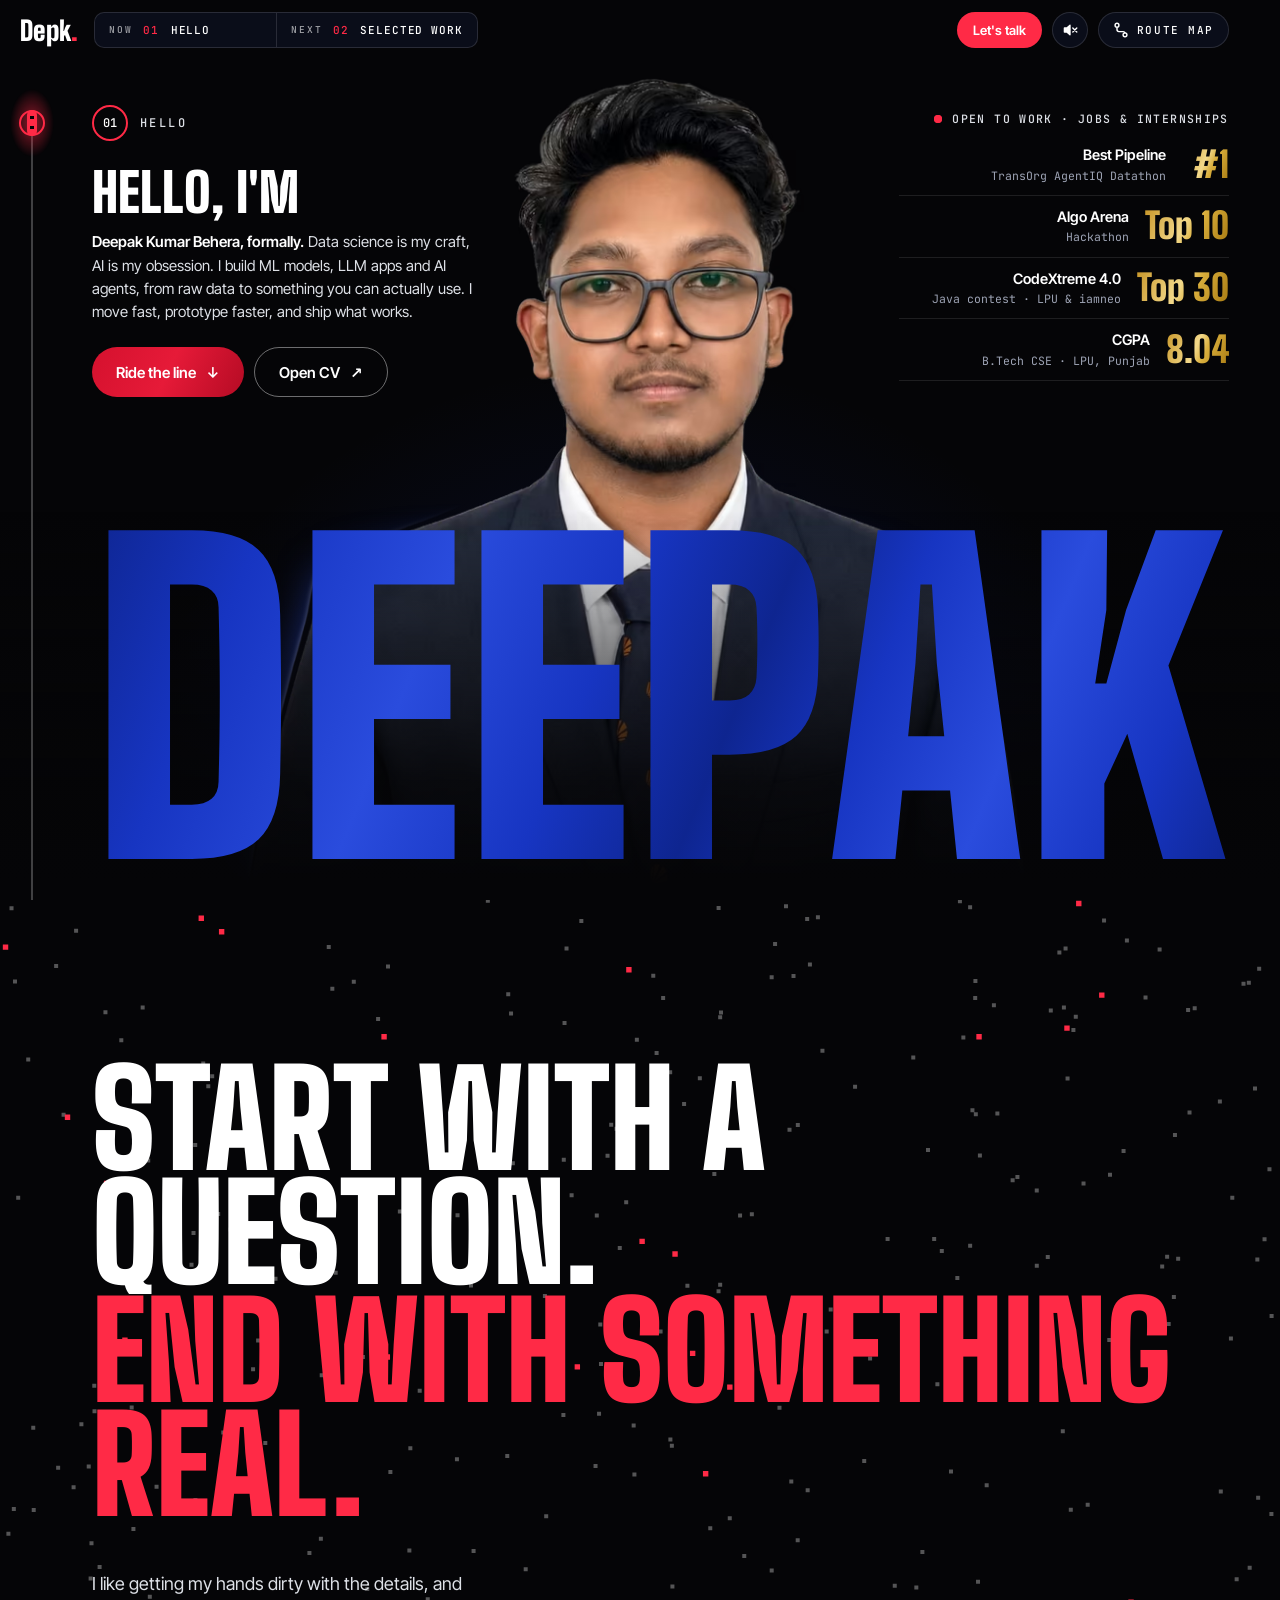
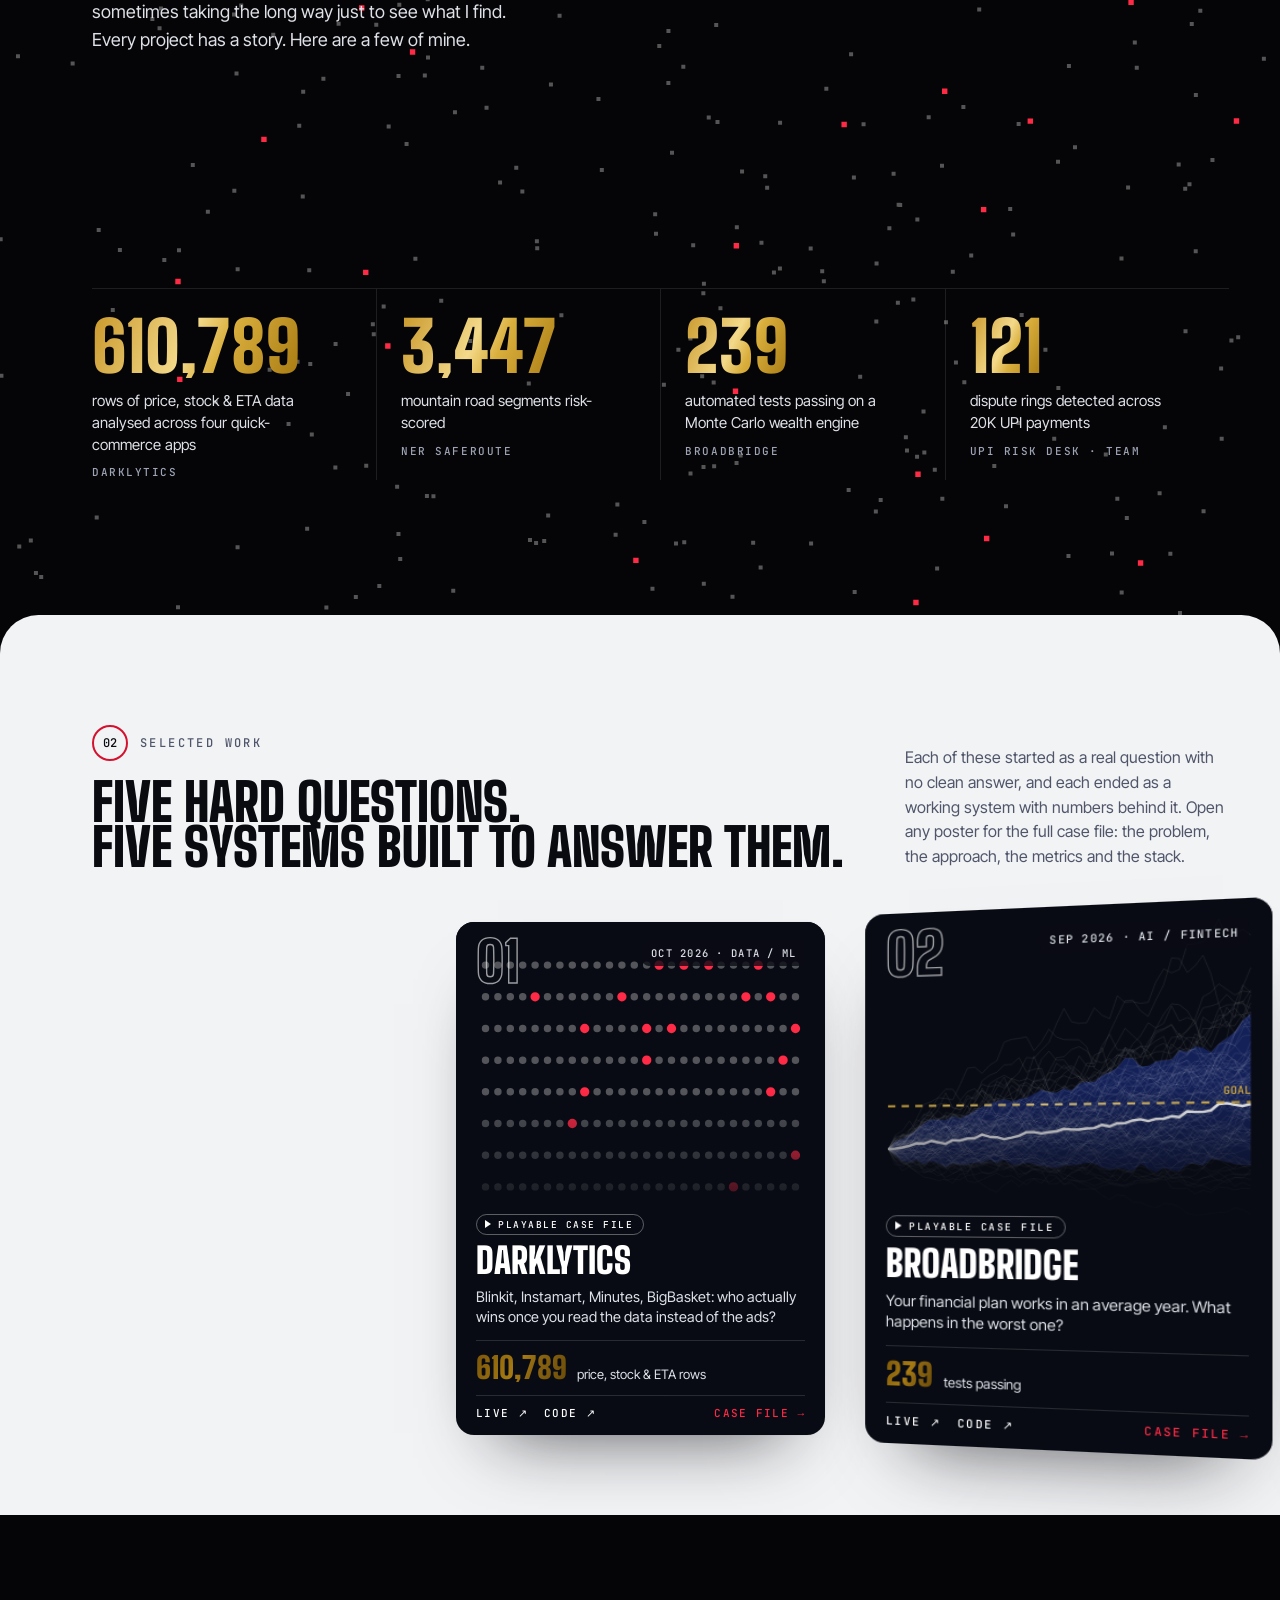
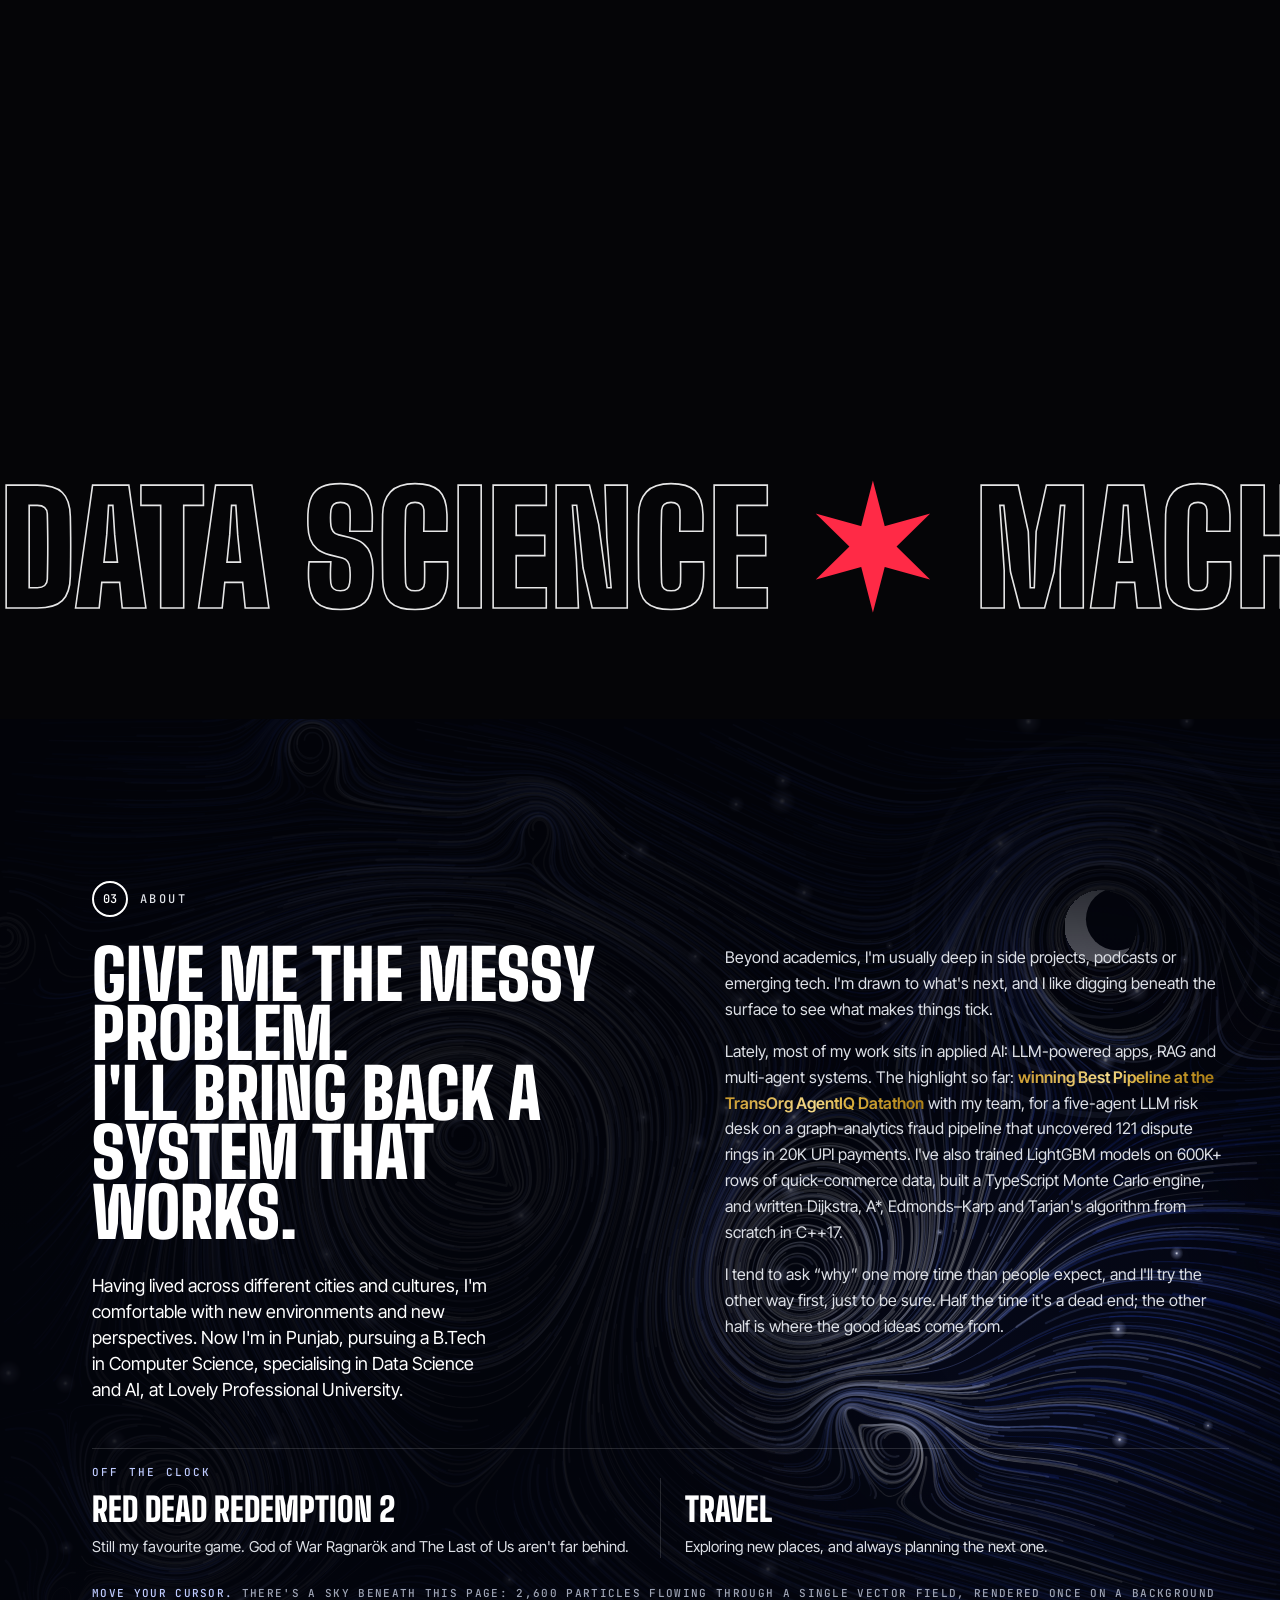
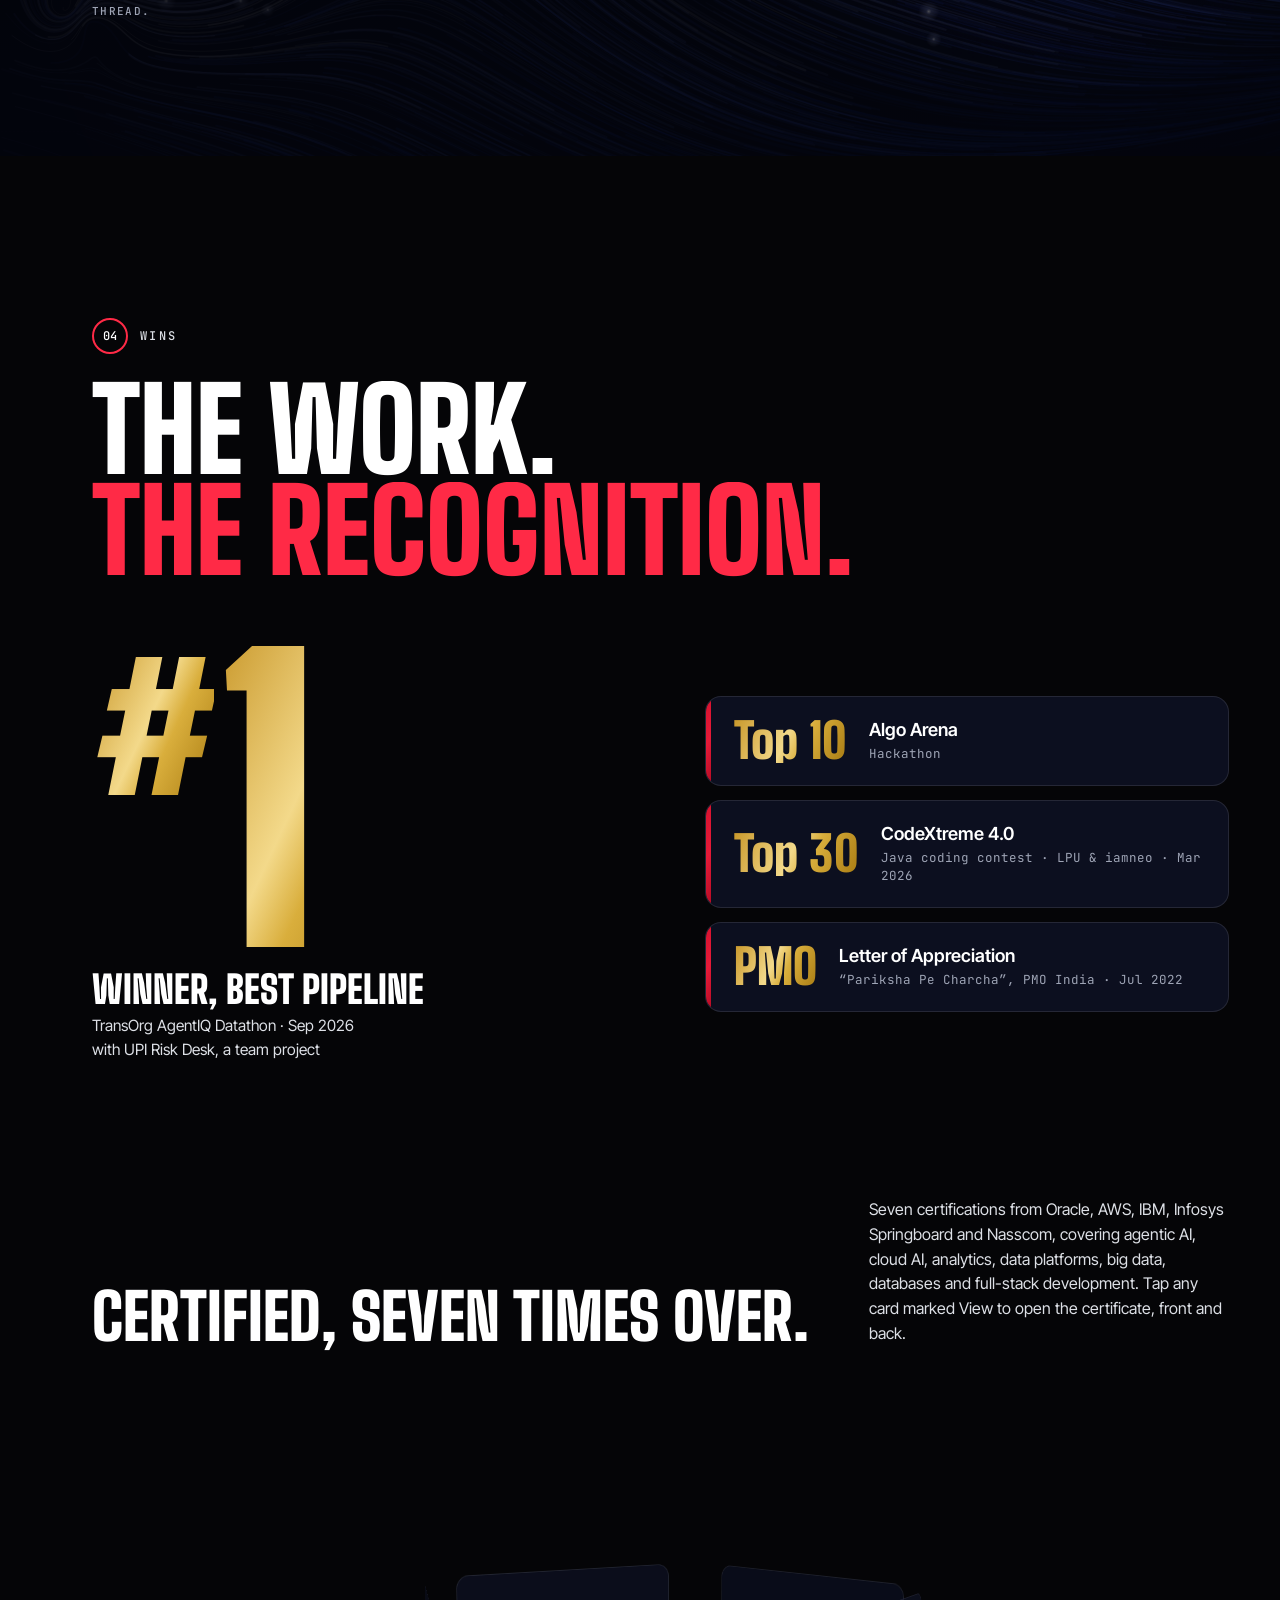
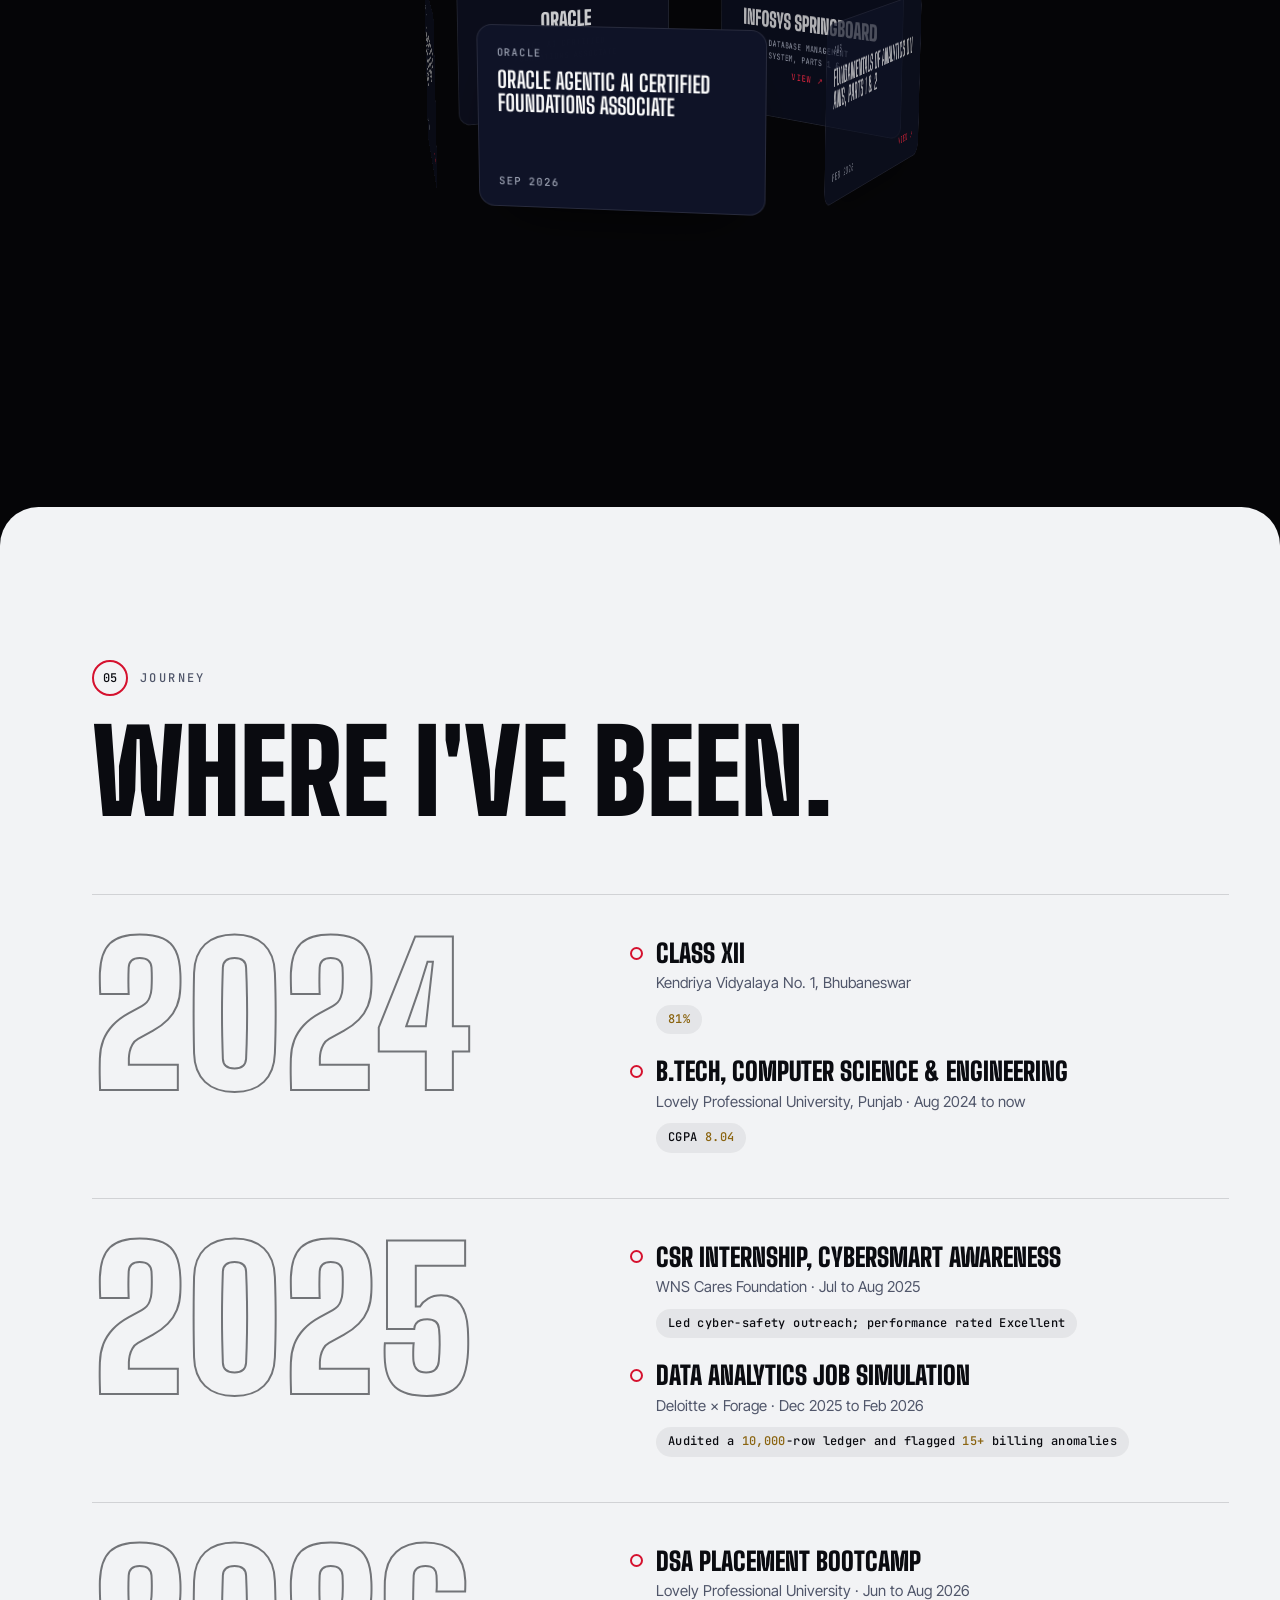
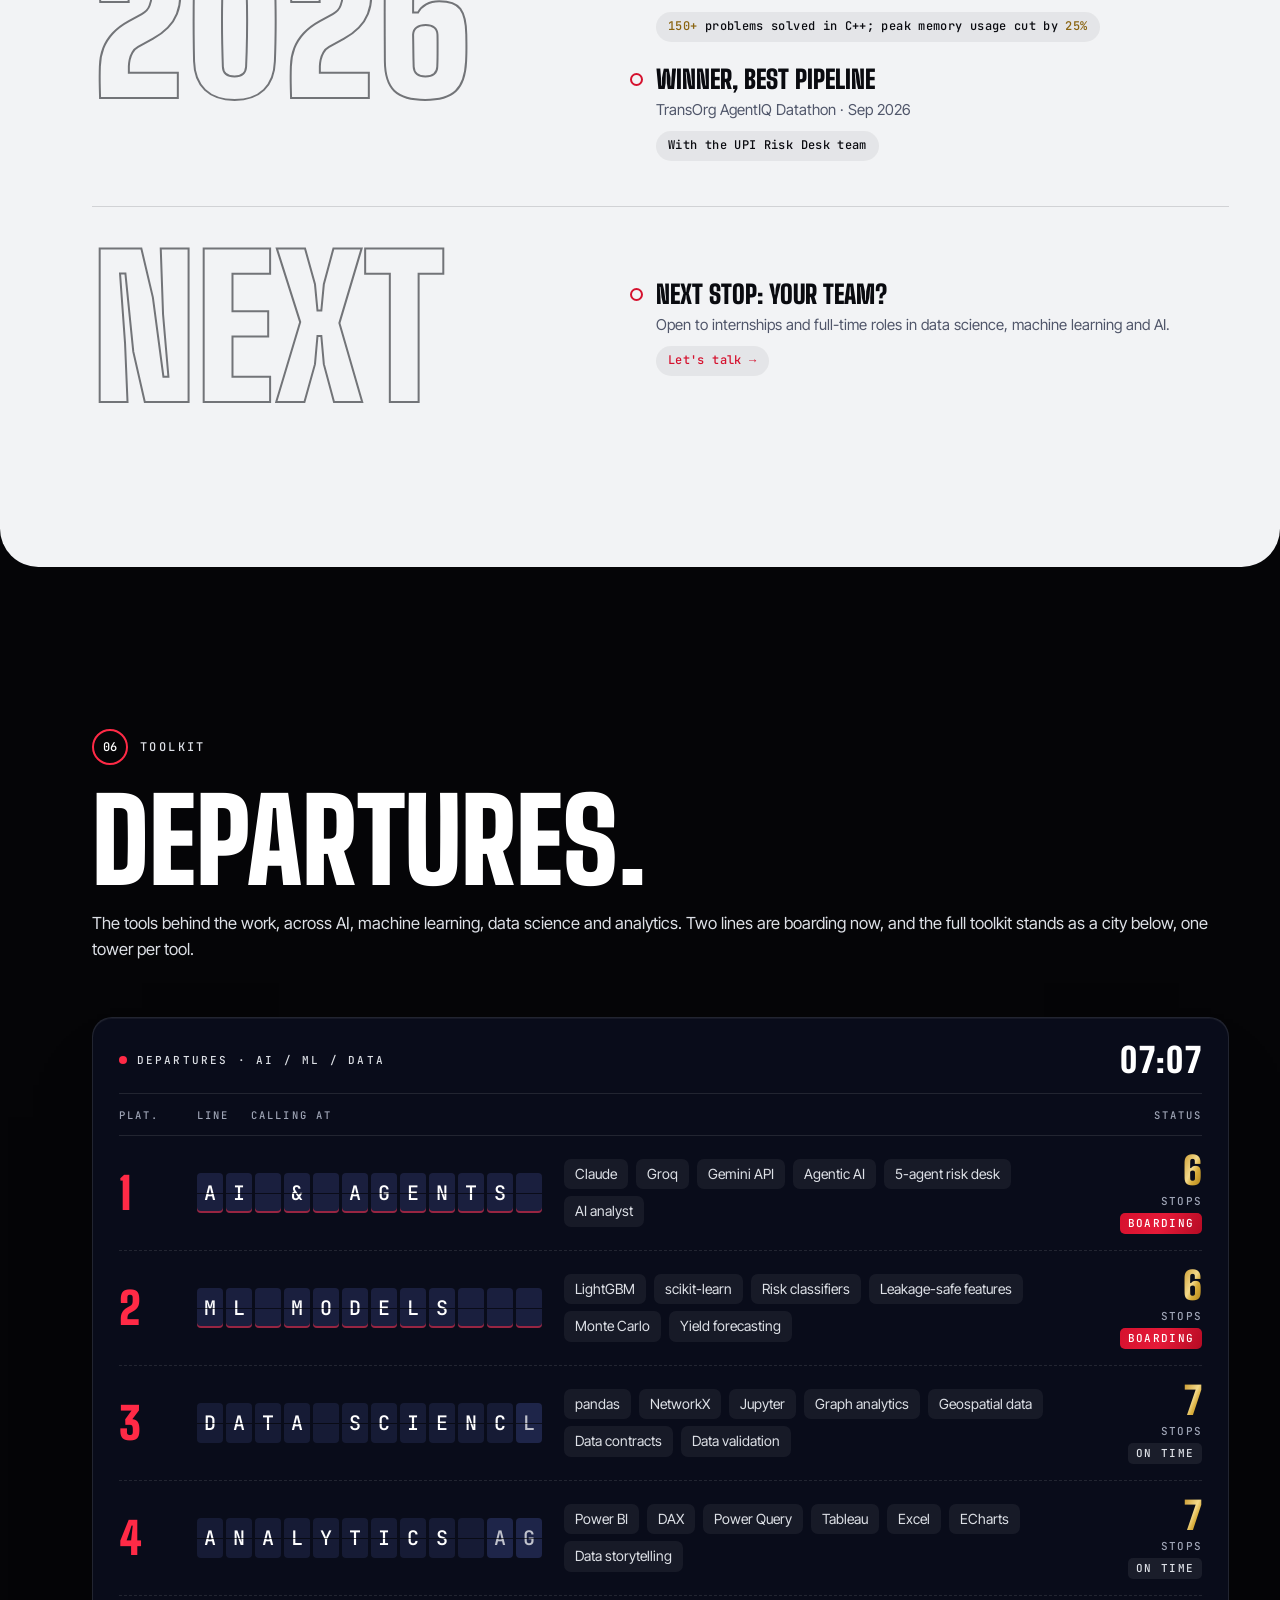
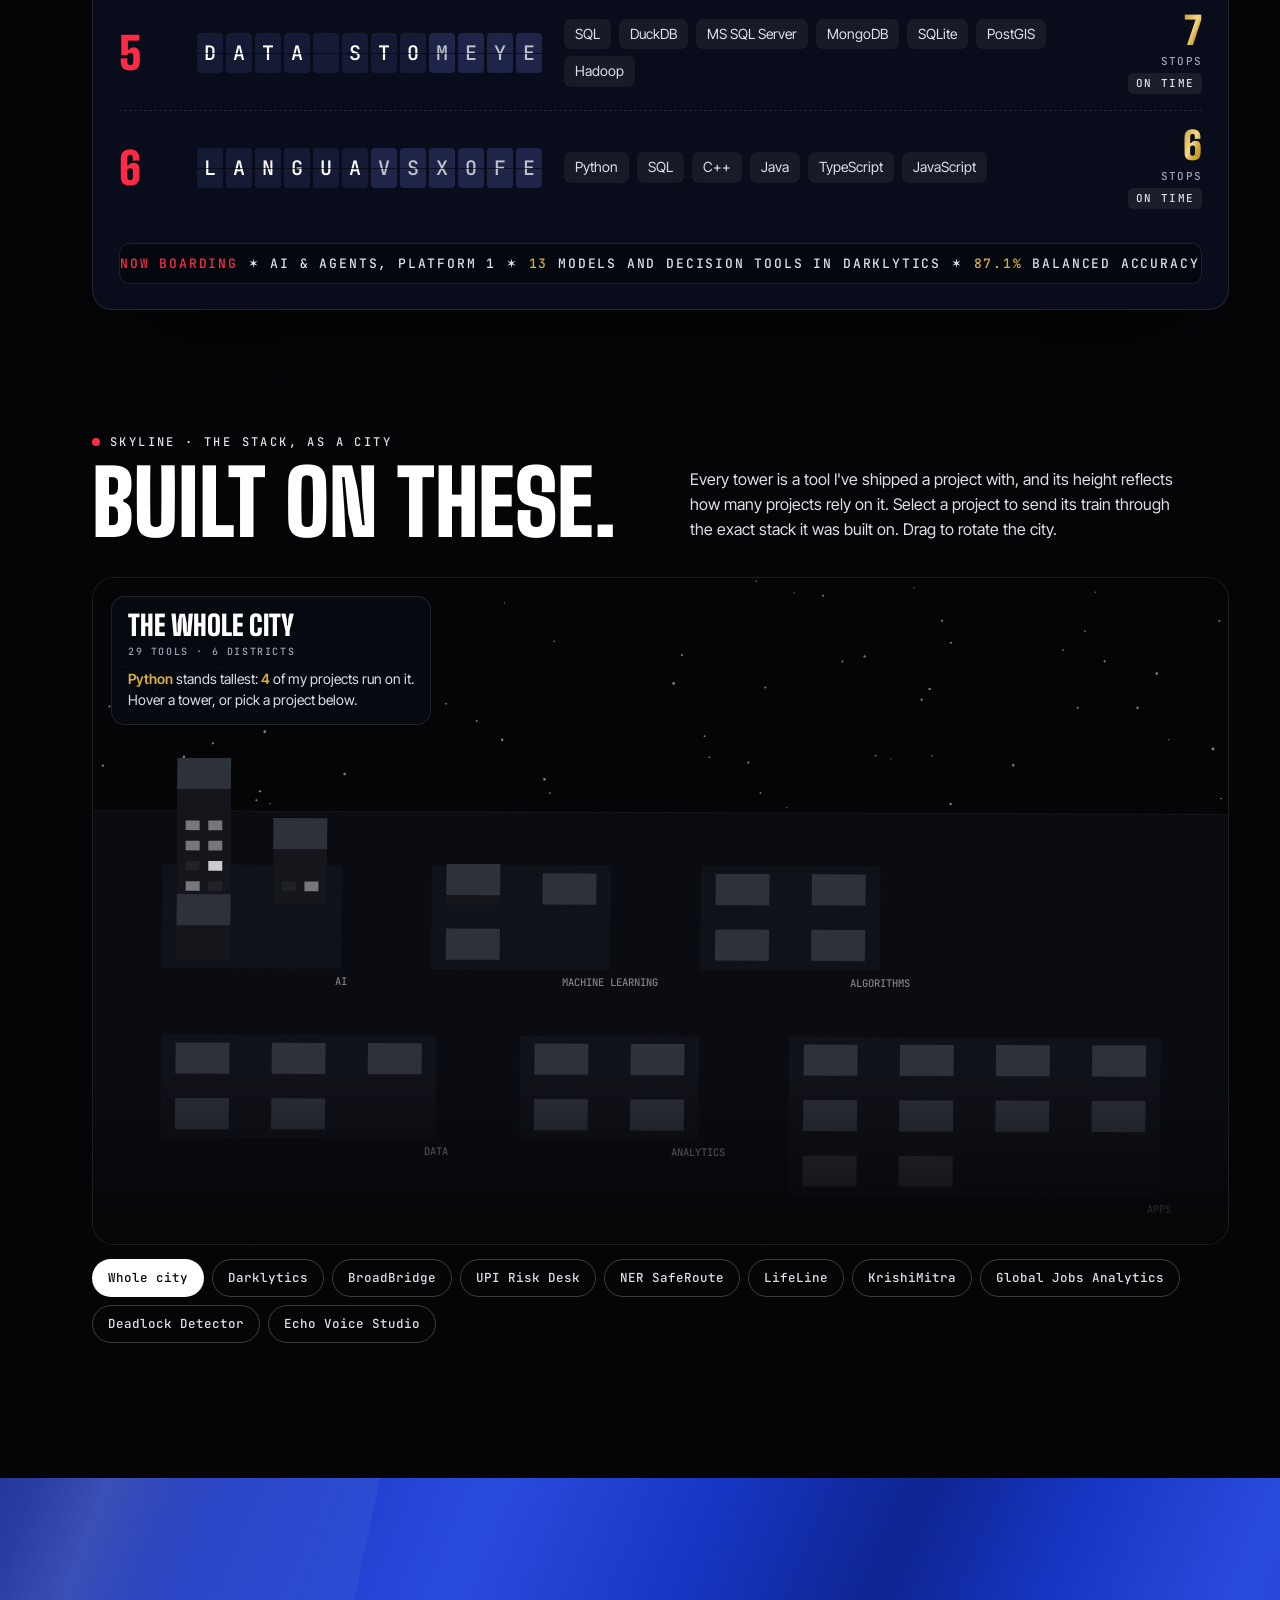
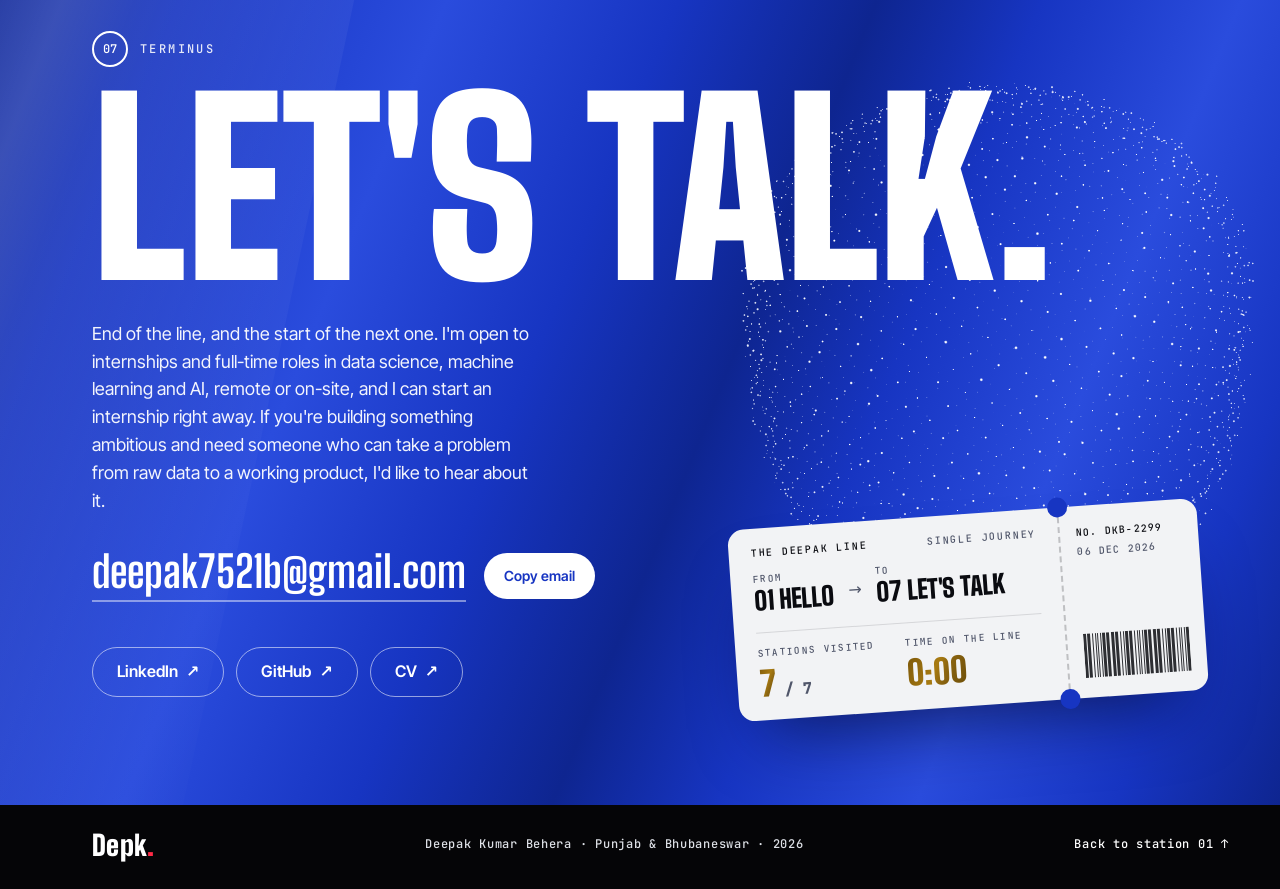
==== commit af4b70f7: "Phones ride the same line, and two lines now say what's true On phones and small tablets the page no" ====
--- a/index.html
+++ b/index.html
@@ -341,7 +341,7 @@
       <div class="certs">
         <div class="certs__head">
           <h3 class="certs__title">Certified, seven times over.</h3>
-          <p class="certs__lede">Seven certifications from Oracle, AWS, IBM, Infosys Springboard and Nasscom, covering agentic AI, cloud AI, analytics, data platforms, big data, databases and full-stack development. Tap any card to view the certificate, front and back.</p>
+          <p class="certs__lede">Seven certifications from Oracle, AWS, IBM, Infosys Springboard and Nasscom, covering agentic AI, cloud AI, analytics, data platforms, big data, databases and full-stack development. Tap any card marked View to open the certificate, front and back.</p>
         </div>
         <div class="ring">
           <div class="ring__stage">
@@ -468,7 +468,7 @@
       <canvas class="terminus__orb" aria-hidden="true"></canvas>
       <p class="sign"><b>07</b><span>Terminus</span></p>
       <h2 class="terminus__title">Let's talk.</h2>
-      <p class="terminus__lede">End of the line, and the start of the next one. I'm open to internships and full-time roles in data science, machine learning and AI, remote or on-site, and I can start immediately. If you're building something ambitious and need someone who can take a problem from raw data to a working product, I'd like to hear about it.</p>
+      <p class="terminus__lede">End of the line, and the start of the next one. I'm open to internships and full-time roles in data science, machine learning and AI, remote or on-site, and I can start an internship right away. If you're building something ambitious and need someone who can take a problem from raw data to a working product, I'd like to hear about it.</p>
       <div class="mail">
         <a class="mail__addr" href="mailto:deepak7521b@gmail.com">deepak7521b@gmail.com</a>
         <button class="mail__copy" type="button">Copy email</button>
--- a/css/style.css
+++ b/css/style.css
@@ -148,12 +148,17 @@
   --pad-l: var(--gutter);
   --pad-r: var(--gutter);
   --nav-h: 60px;
+  --lane: 64px; /* the strip on the left where the route line runs */
   --ease: cubic-bezier(.2, .8, .2, 1);
   color-scheme: dark;
 }
 @media (min-width: 900px) and (min-height: 541px), (min-width: 900px) and (orientation: portrait) {
   /* the route line runs down a lane on the left; content starts after it */
   :root { --pad-l: max(var(--gutter), 92px); }
+}
+@media (max-width: 899px), (orientation: landscape) and (max-height: 540px) {
+  /* phones: the same line, in a slimmer lane */
+  :root { --lane: 30px; --pad-l: calc(var(--gutter) + 18px); }
 }
 
 /* ---------- greeting (kept exactly as the live site has it) ---------- */
@@ -503,6 +508,11 @@
   80%, 100% { transform: scale(1.5); opacity: 0; }
 }
 @media (min-width: 900px) and (min-height: 541px), (min-width: 900px) and (orientation: portrait) { .line, .line__pulse { display: block; } }
+@media (max-width: 899px), (orientation: landscape) and (max-height: 540px) {
+  .line, .line__pulse { display: block; }
+  .line { width: var(--lane); }
+  .line__pulse { width: 18px; height: 18px; margin: -9px 0 0 -9px; }
+}
 
 /* route map: the whole line as a menu */
 .route {
@@ -887,10 +897,12 @@
 .more__label { margin: 14px 0 0; font: 500 10px/1 var(--f-mono); letter-spacing: .2em; text-transform: uppercase; color: rgba(255, 255, 255, .85); }
 .more--fresh { margin-top: 8px; }
 @media (max-width: 899px), (orientation: landscape) and (max-height: 540px), (prefers-reduced-motion: reduce) {
-  .rail { perspective: none; overflow-x: auto; scroll-snap-type: x mandatory; overscroll-behavior-x: contain; scrollbar-width: none; }
+  .rail { perspective: none; overflow-x: auto; overflow-y: hidden; scroll-snap-type: x mandatory; overscroll-behavior-x: contain; scrollbar-width: none; }
   .rail::-webkit-scrollbar { display: none; }
   .rail__track { transform-style: flat; will-change: auto; }
-  .poster { --ph: min(126vw, 70svh, 520px); scroll-snap-align: center; will-change: auto; }
+  /* the posters fit beside the line's lane, centre in the space right of it, and pass behind the lane like on computers */
+  .rail { scroll-padding-left: var(--lane); clip-path: inset(-40% 0 -40% var(--lane)); }
+  .poster { --ph: min(112vw, 70svh, 520px); scroll-snap-align: center; will-change: auto; perspective: 900px; }
   .poster--more { width: max(calc(var(--ph) * .72), min(calc(var(--ph) * 1.02), 88vw)); }
   .more a { padding: 7px 0; }
   .work { min-height: 0; padding: calc(var(--nav-h) + 40px) 0 48px; }
@@ -1109,14 +1121,22 @@
 .cert__back b { font: 900 clamp(26px, 2vw, 36px)/1 var(--f-display); text-transform: uppercase; color: rgba(255, 255, 255, .86); }
 .cert__back span { max-width: 28ch; font: 500 10.5px/1.45 var(--f-mono); letter-spacing: .08em; text-transform: uppercase; color: var(--dim); }
 .cert__back i { font: 500 11px/1 var(--f-mono); font-style: normal; letter-spacing: .12em; text-transform: uppercase; color: var(--red); }
-/* hover glows gold, front or back; only the side facing you takes the pointer */
+/* hover glows gold, front or back, on the cards that open a certificate; only the side facing you takes the pointer */
 .ring.is-3d .cert, .ring.is-3d .cert__back { transition: box-shadow .35s, border-color .35s; }
-.ring.is-3d .cert:hover, .ring.is-3d .cert__back:hover {
+.ring.is-3d a.cert:hover, .ring.is-3d a.cert__back:hover {
   border-color: rgba(217, 174, 60, .9);
   box-shadow: 0 0 0 1px rgba(217, 174, 60, .55), 0 0 46px rgba(217, 174, 60, .42), 0 30px 60px -30px rgba(0, 0, 0, .9);
 }
-.ring.is-3d .cert:hover .cert__name, .ring.is-3d .cert__back:hover b { color: var(--gold-hi); }
+.ring.is-3d a.cert:hover .cert__name, .ring.is-3d a.cert__back:hover b { color: var(--gold-hi); }
 .ring.is-3d li.is-away > .cert, .ring.is-3d li:not(.is-away) > .cert__back, .ring.is-3d li.is-out > * { pointer-events: none; }
+/* the ring on phones and small tablets: smaller, taller cards; it runs from the line's lane to the right edge, so cards pass off the sides */
+@media (max-width: 999px), (orientation: landscape) and (max-height: 540px) {
+  .ring.is-3d { height: clamp(280px, 36svh, 360px); margin-left: calc(var(--lane) - var(--pad-l)); margin-right: calc(var(--pad-r) * -1); perspective: 1000px; overflow: hidden; overflow: clip; }
+  .ring.is-3d .ring__list > li { --cw: min(62vw, 270px); top: calc(var(--cw) * -.38); height: calc(var(--cw) * .76); }
+  .ring.is-3d .cert { padding: 16px; gap: 8px; }
+  .ring.is-3d .cert__name { font-size: clamp(17px, 4.6vw, 21px); }
+  .ring.is-3d .cert__back b { font-size: 24px; }
+}
 @media (max-width: 899px), (orientation: landscape) and (max-height: 540px) {
   .wins__grid { grid-template-columns: 1fr; }
   .odo { font-size: clamp(170px, 56vw, 300px); }
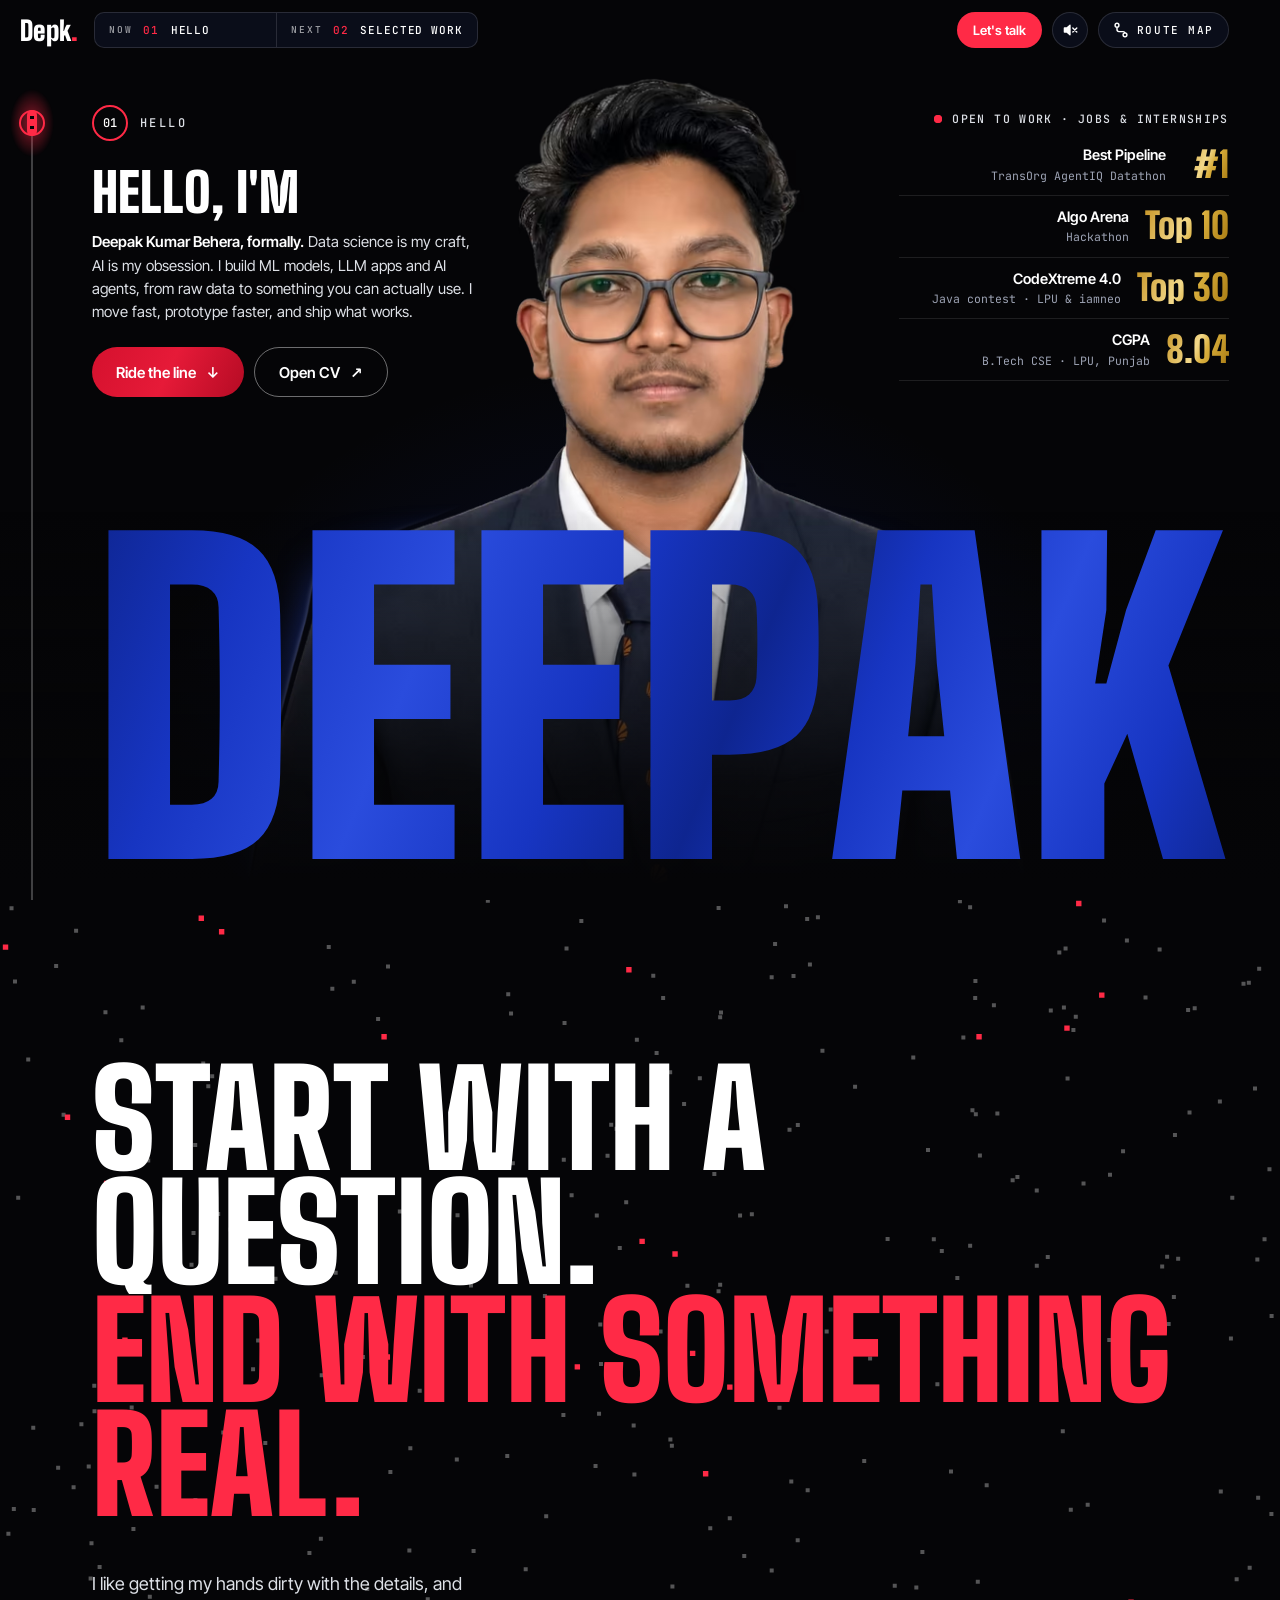
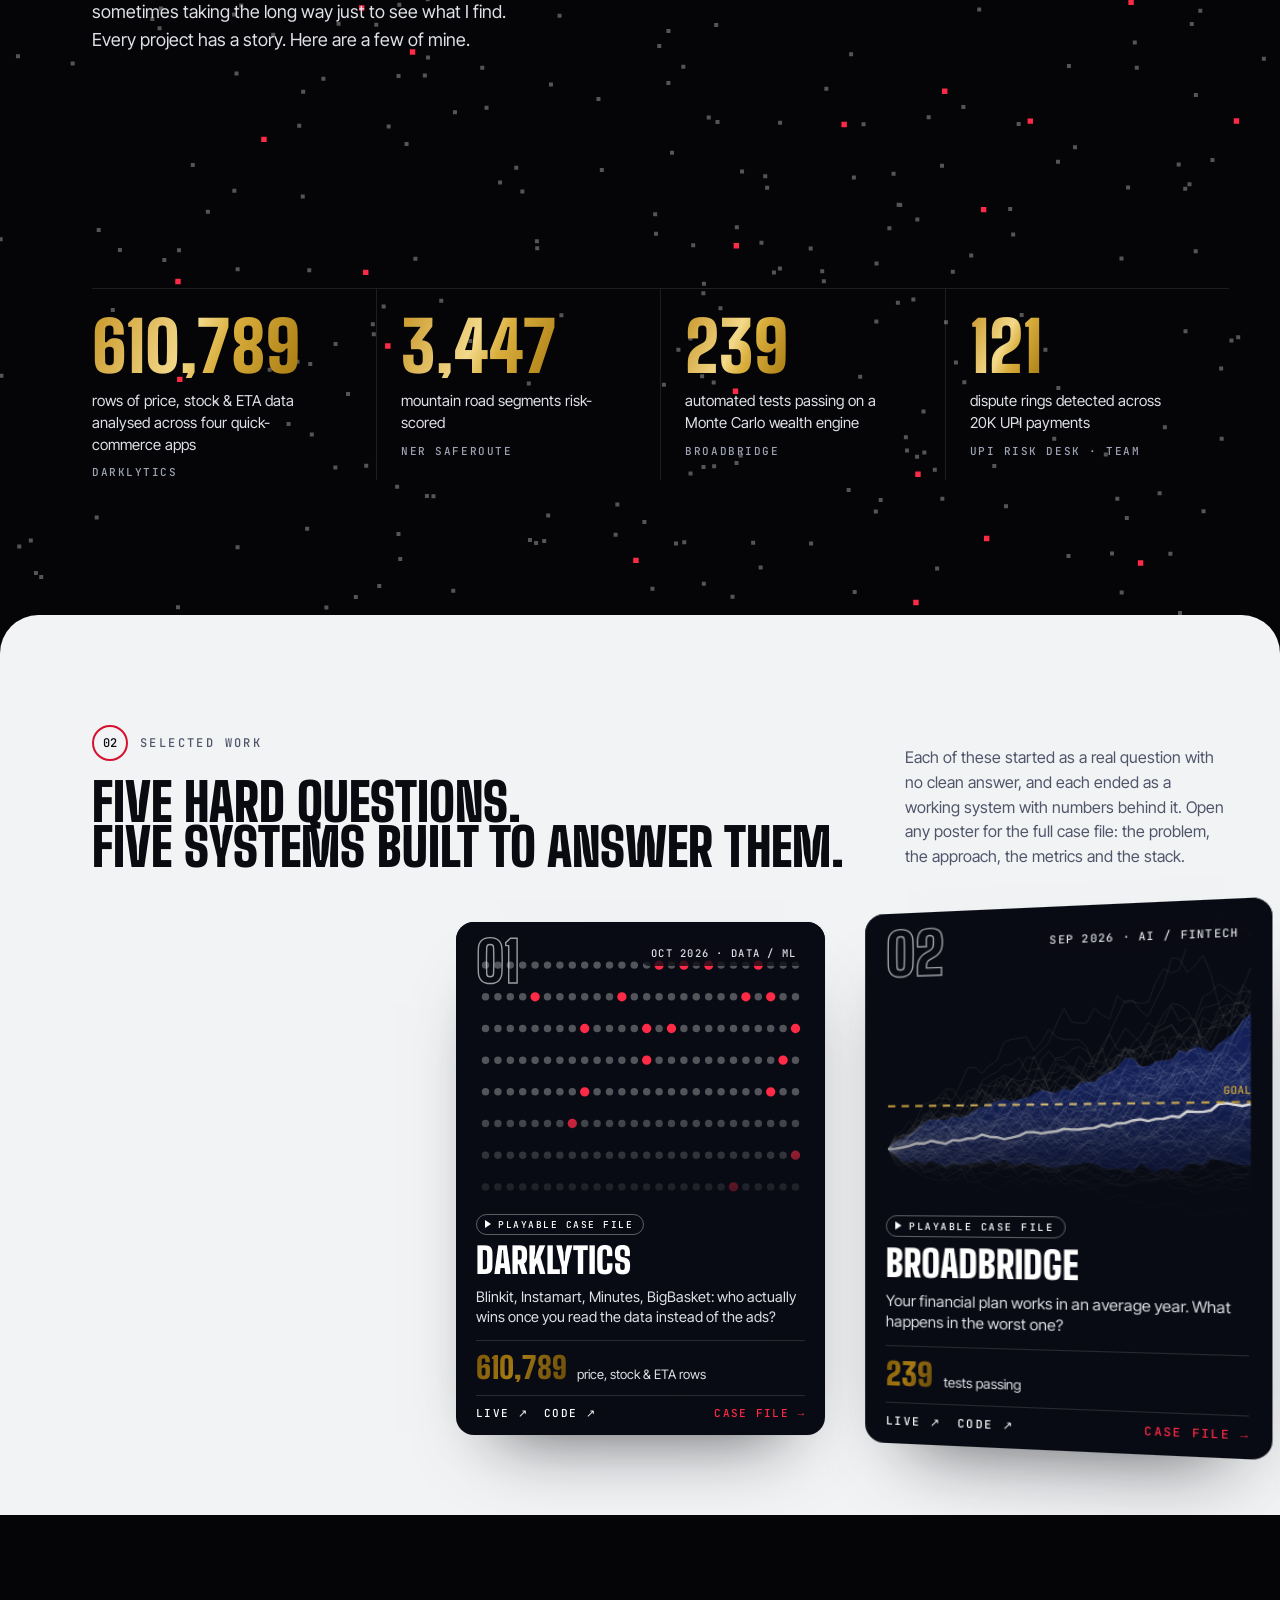
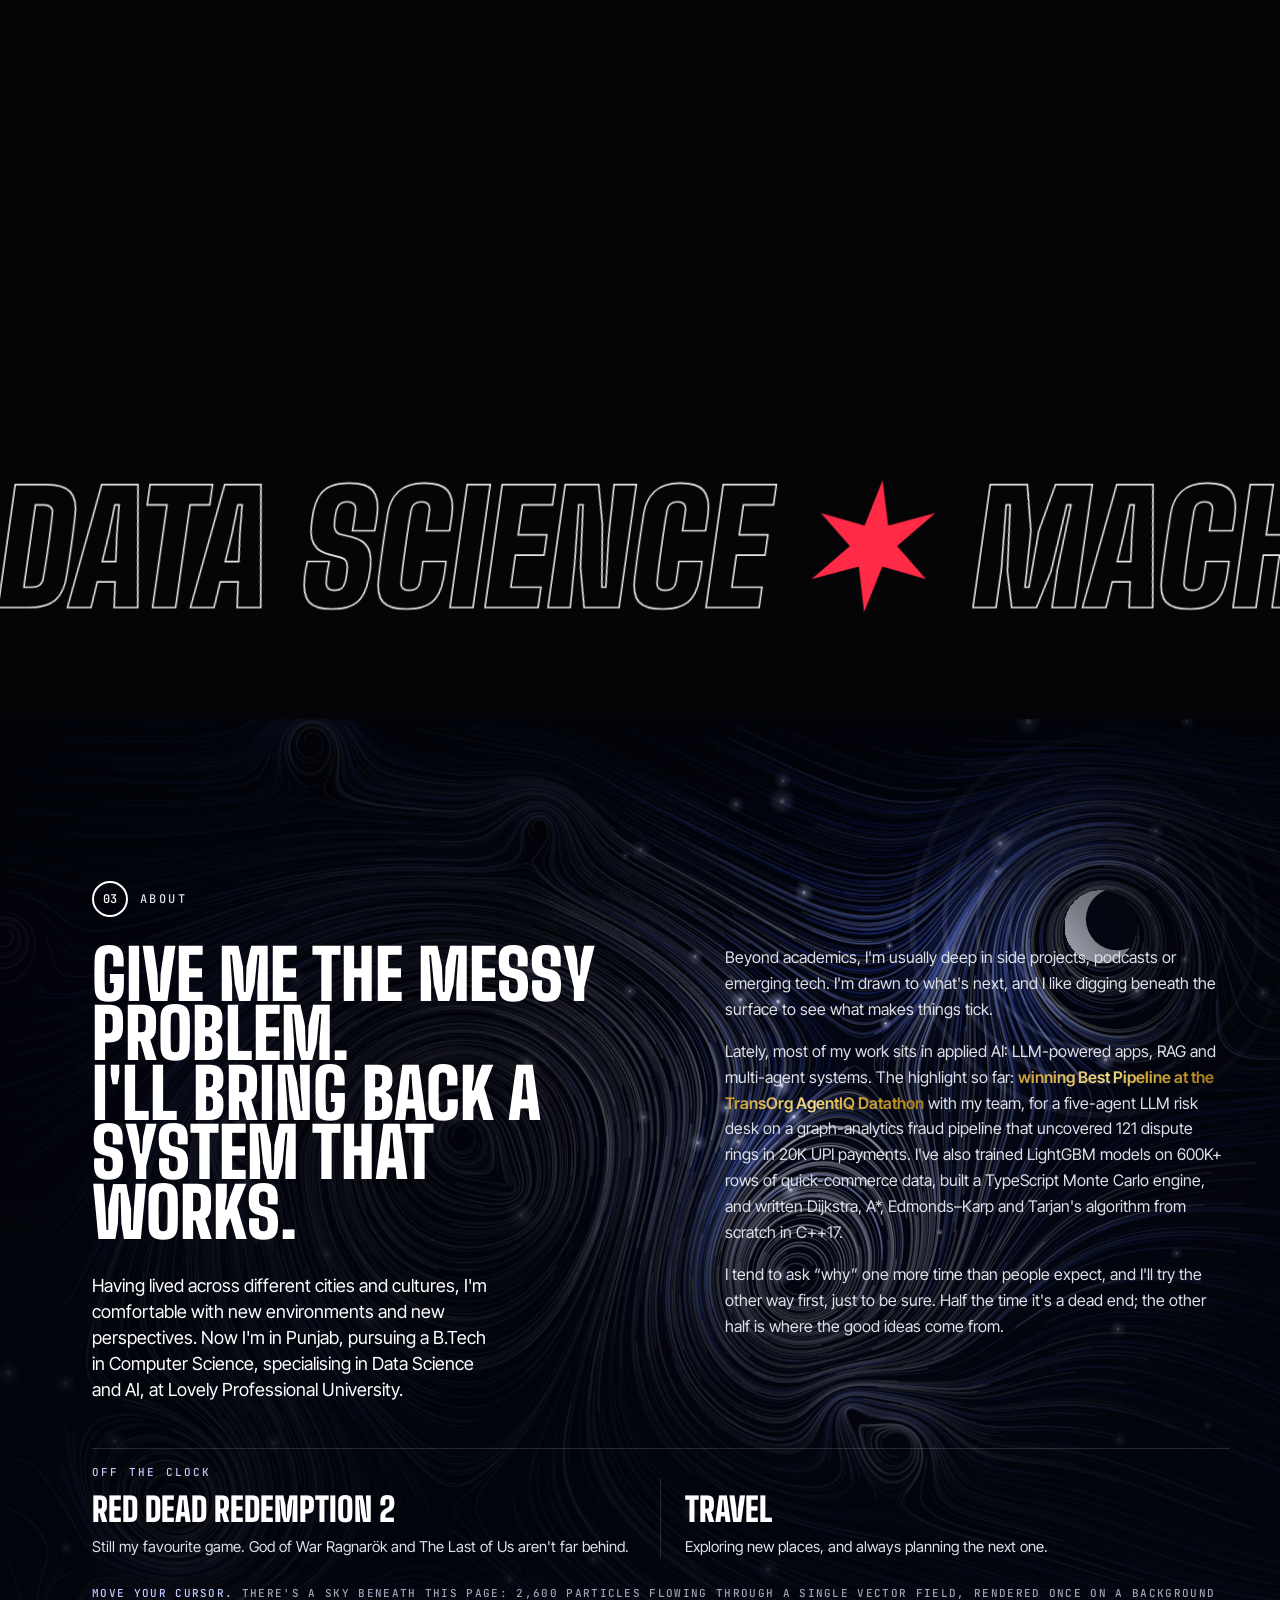
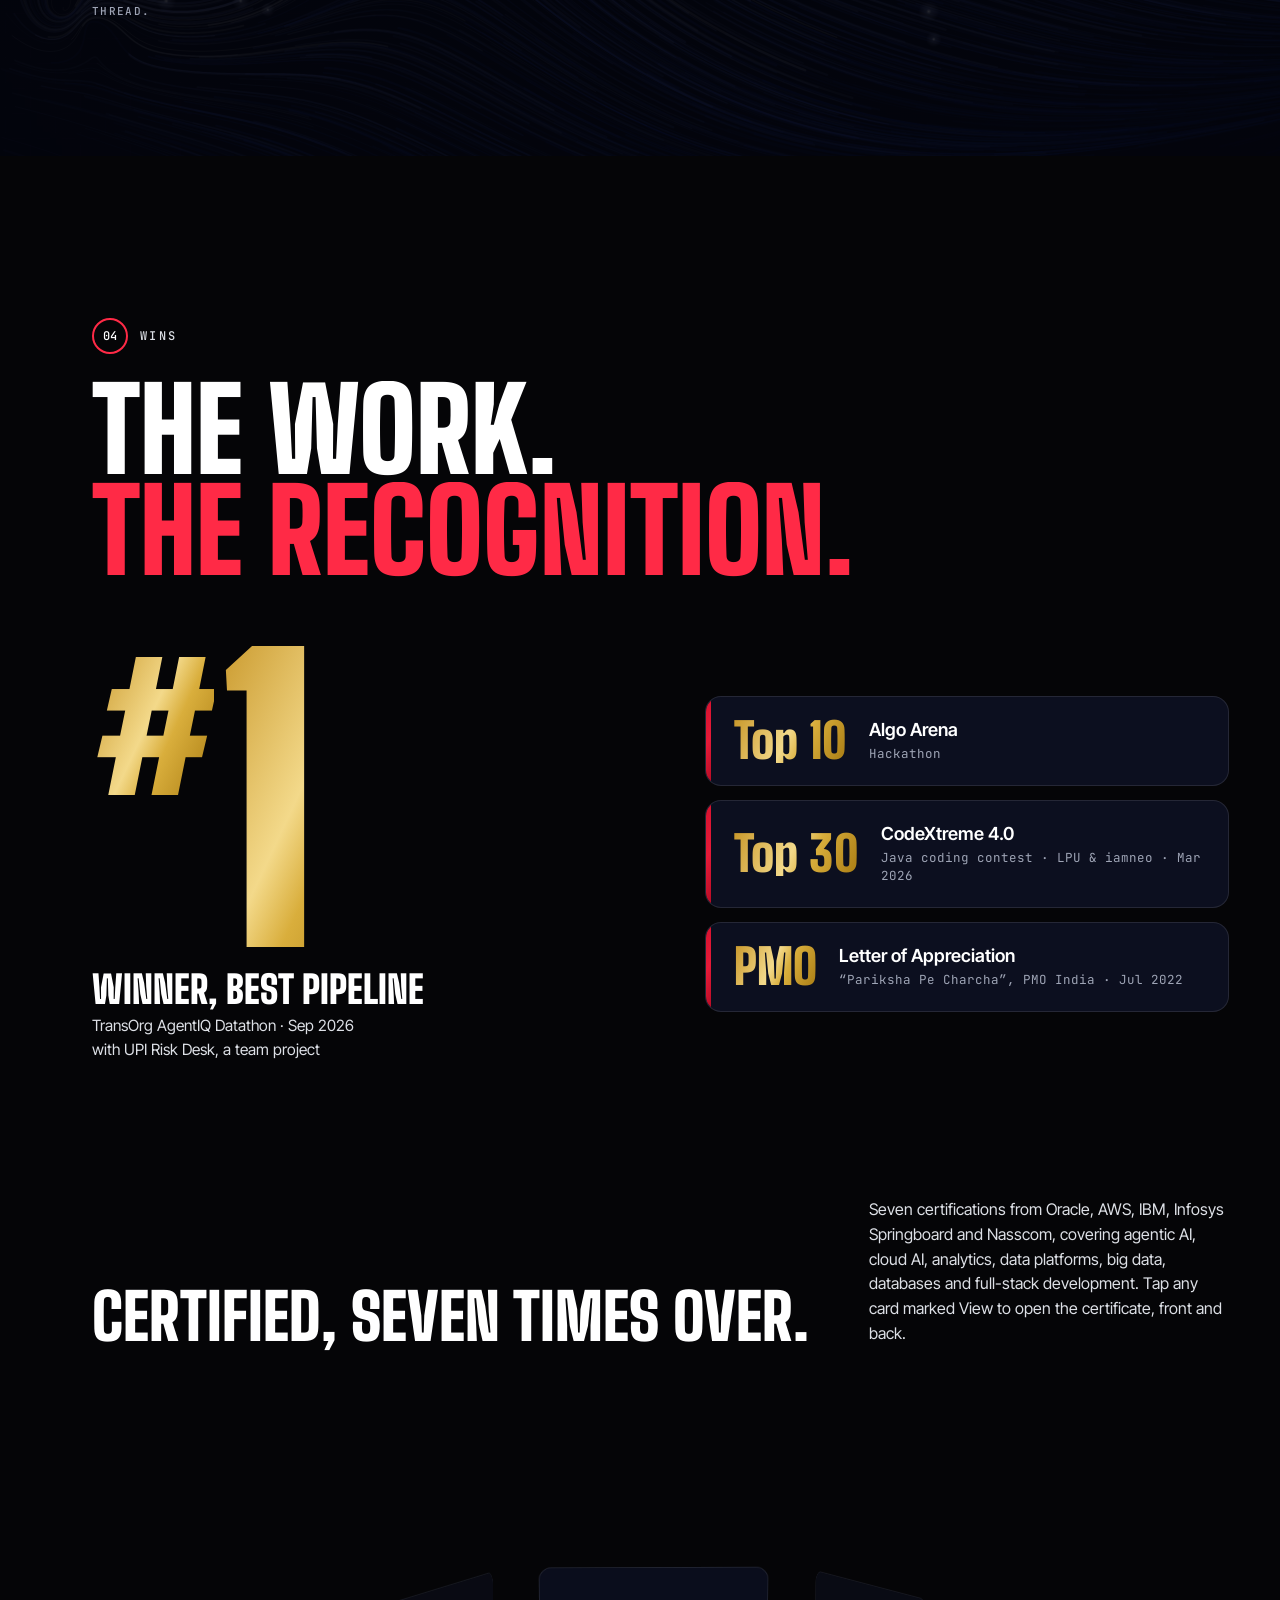
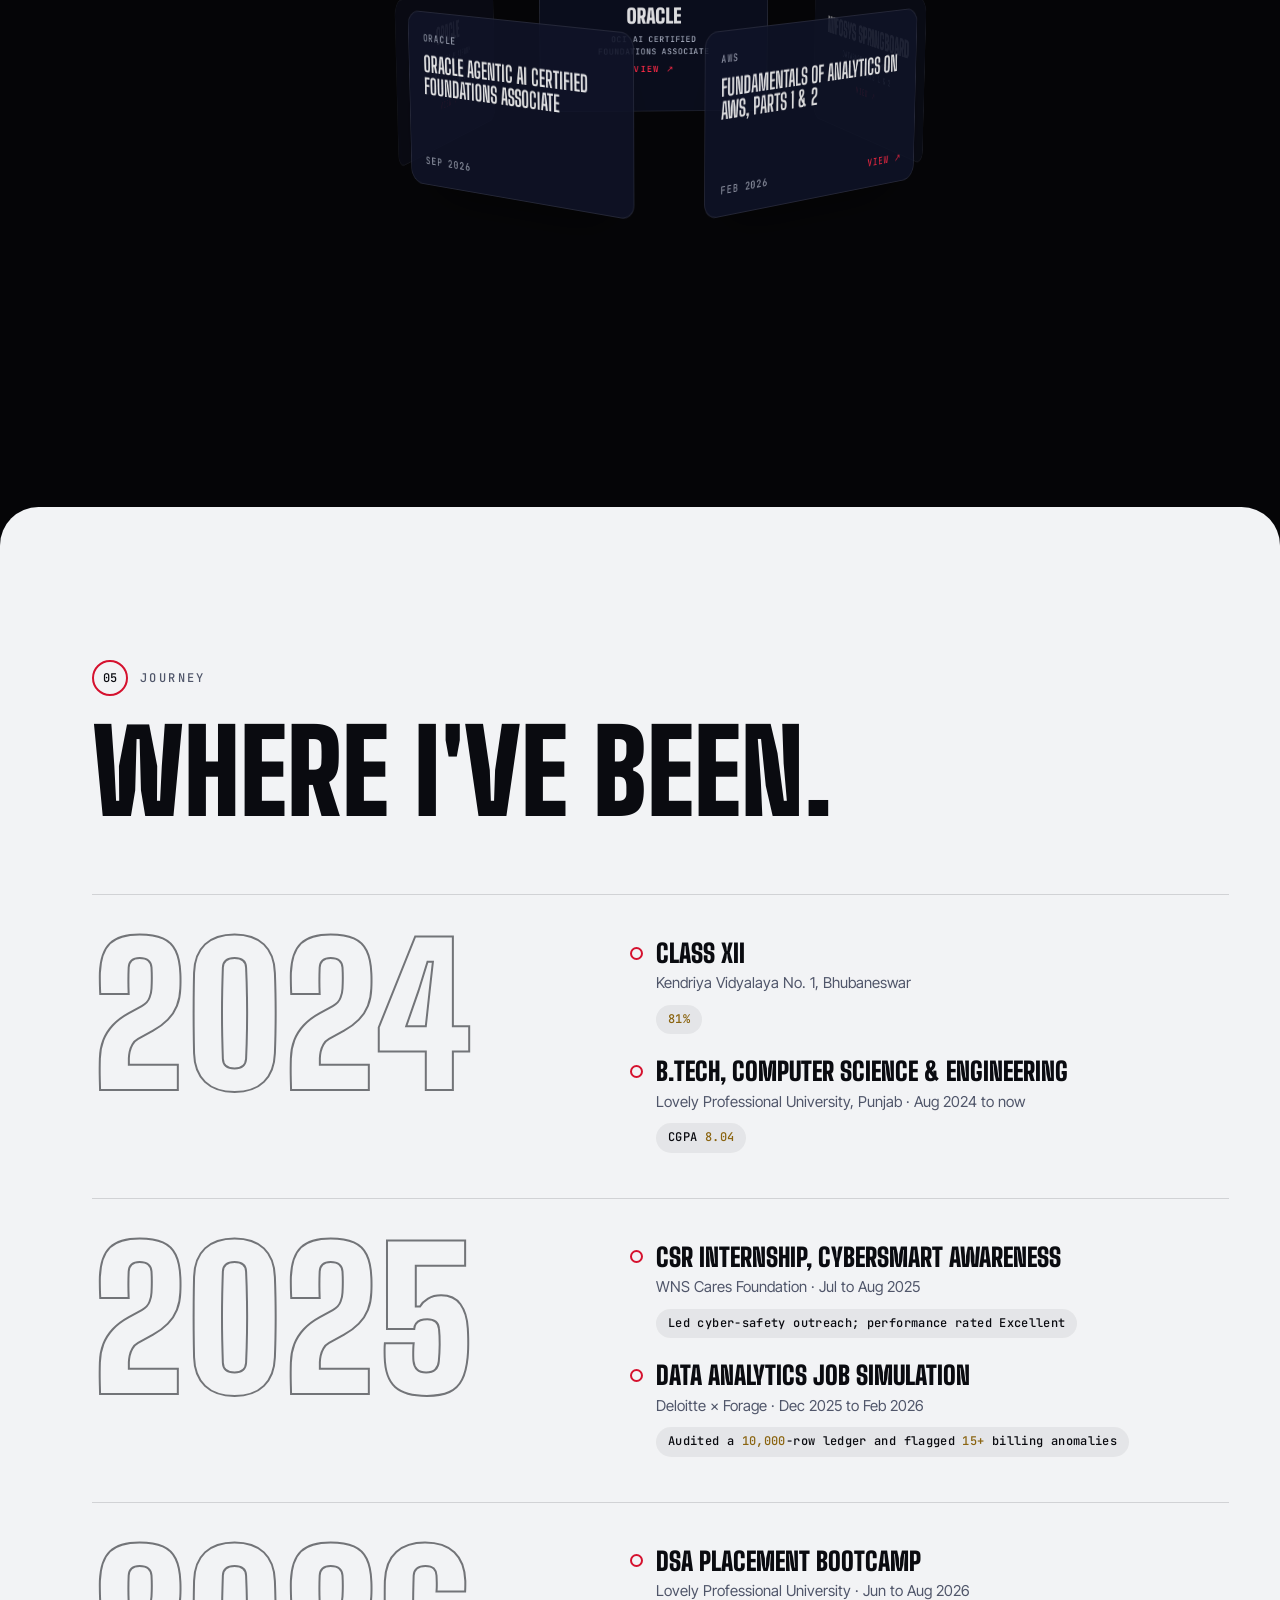
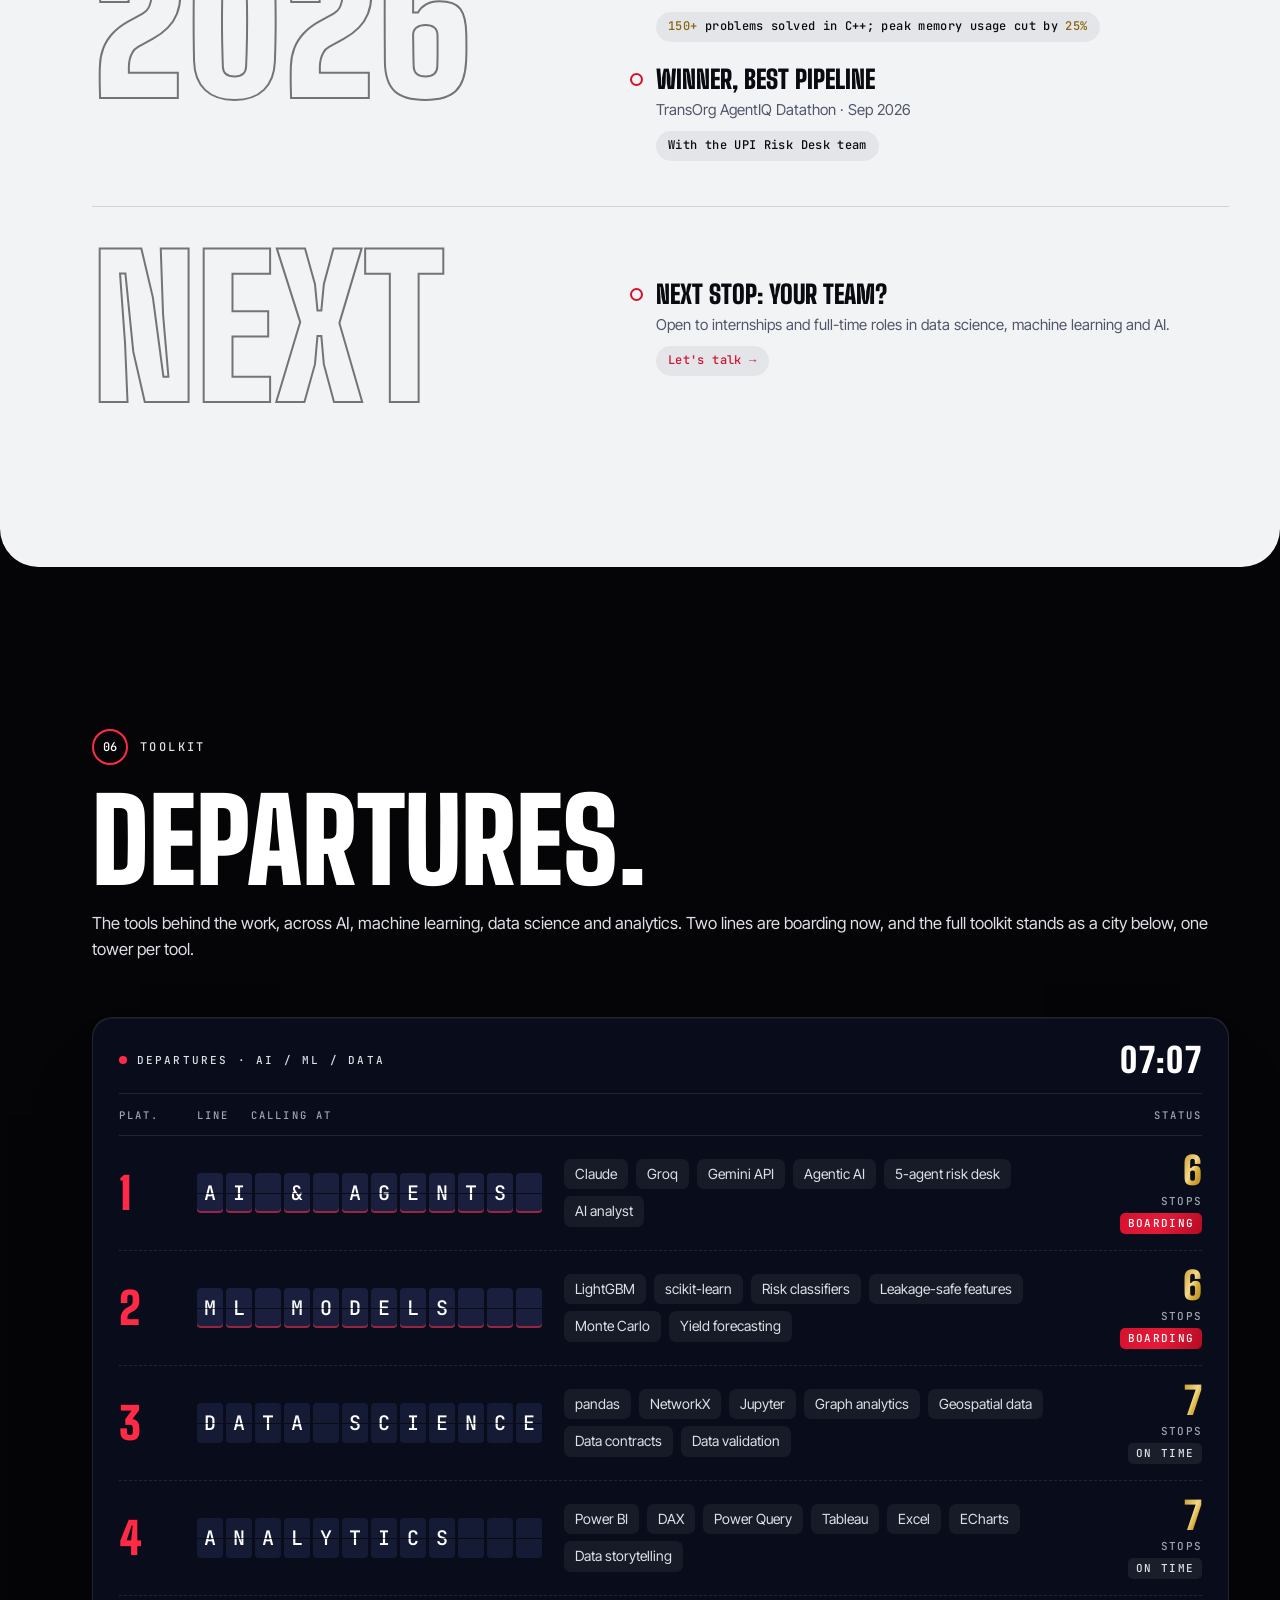
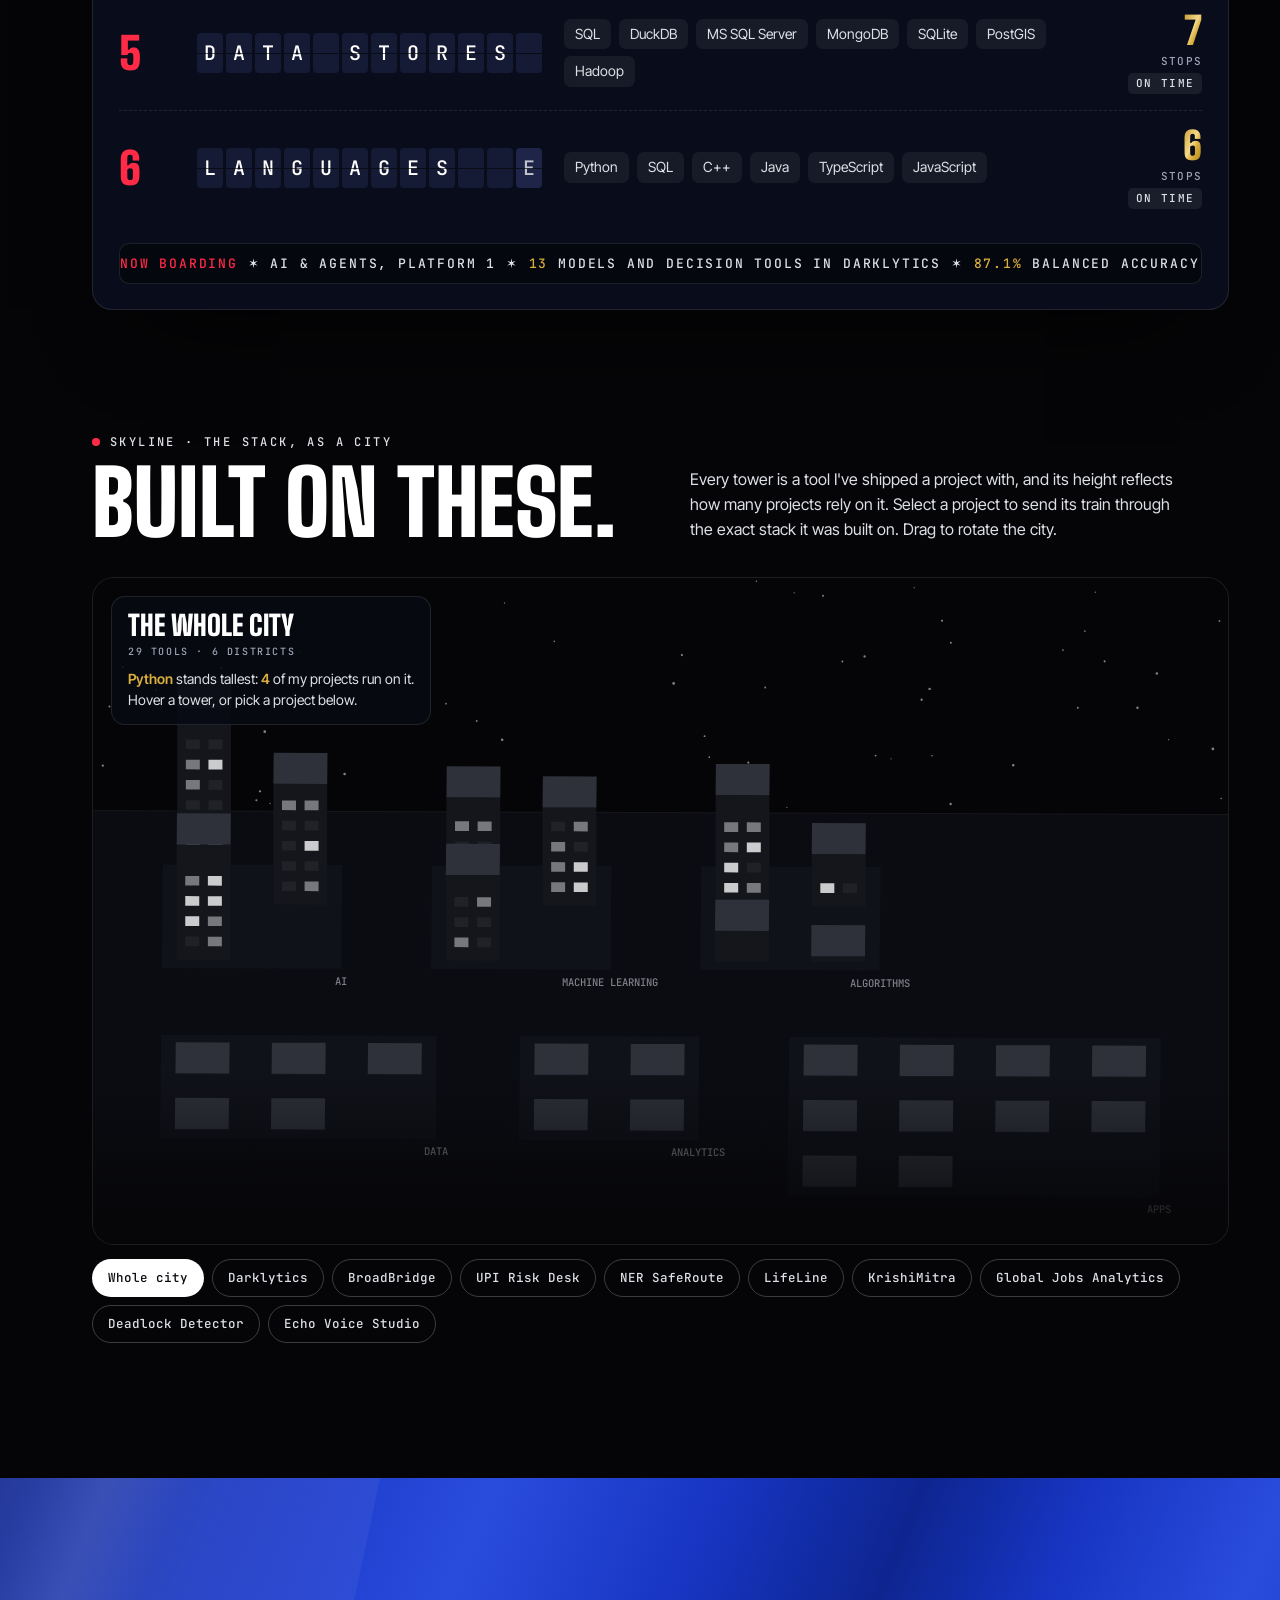
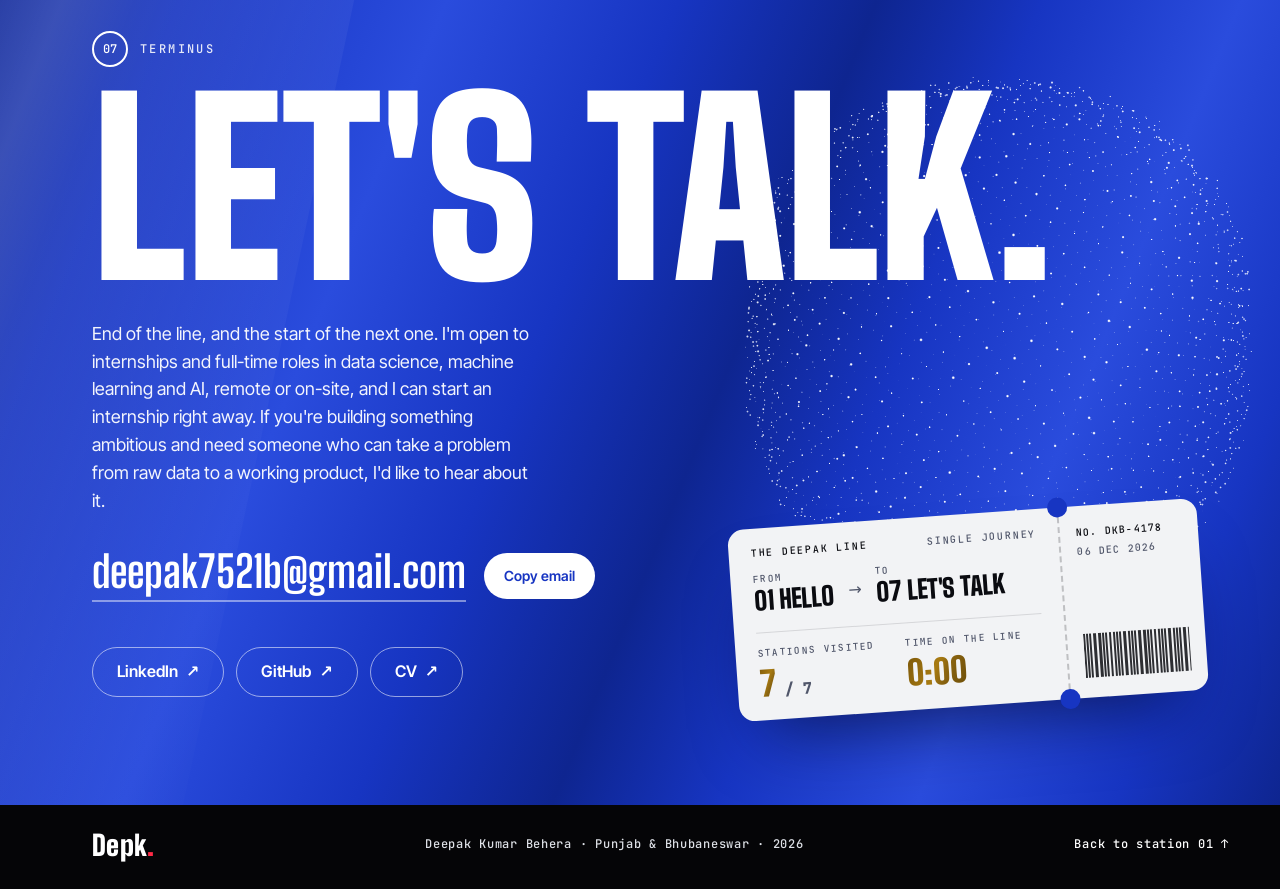
==== commit fc3a421e: "Phones: smooth at high refresh rates, still when at rest Measured on a phone-sized page with the CPU" ====
--- a/index.html
+++ b/index.html
@@ -293,7 +293,7 @@
     <!-- 03 · About -->
     <section class="about" id="about" data-station="03" data-name="About" data-tone="sky">
       <canvas class="about__sky" aria-hidden="true"></canvas>
-      <div class="about__veil" aria-hidden="true"></div>
+      <div class="about__torch" aria-hidden="true"><canvas class="about__veil"></canvas></div>
       <div class="about__inner">
         <p class="sign"><b>03</b><span>About</span></p>
         <div class="about__main">
--- a/css/style.css
+++ b/css/style.css
@@ -452,7 +452,7 @@
 }
 .nav__route svg { fill: none; stroke: currentColor; stroke-width: 1.8; }
 .progress { position: fixed; z-index: 61; left: 0; right: 0; top: 0; height: 2px; pointer-events: none; }
-.progress i { display: block; height: 100%; background: var(--red); transform-origin: 0 50%; transform: scaleX(0); }
+.progress i { display: block; height: 100%; background: var(--red); transform-origin: 0 50%; transform: scaleX(0); will-change: transform; }
 .nav[data-tone="light"] ~ .progress i { background: var(--red-d); }
 .nav[data-tone="blue"] ~ .progress i, .nav[data-tone="sky"] ~ .progress i { background: #fff; }
 @media (min-width: 900px) and (min-height: 541px), (min-width: 900px) and (orientation: portrait) { .progress { display: none; } }
@@ -501,7 +501,7 @@
   inset: 0;
   border-radius: 50%;
   border: 2px solid currentColor;
-  animation: ping 1.8s var(--ease) infinite;
+  animation: ping 1.8s var(--ease) 3; /* restarted at each station (js/app.js), then it rests */
 }
 @keyframes ping {
   0% { transform: scale(.5); opacity: .9; }
@@ -704,6 +704,7 @@
   background: var(--red);
   animation: beacon 2.2s var(--ease) infinite;
 }
+html.js .hero:not(.is-near) .hero__status i::after { animation-play-state: paused; }
 @keyframes beacon {
   0% { transform: scale(1); opacity: .7; }
   80%, 100% { transform: scale(3.4); opacity: 0; }
@@ -901,7 +902,8 @@
   .rail::-webkit-scrollbar { display: none; }
   .rail__track { transform-style: flat; will-change: auto; }
   /* the posters fit beside the line's lane, centre in the space right of it, and pass behind the lane like on computers */
-  .rail { scroll-padding-left: var(--lane); clip-path: inset(-40% 0 -40% var(--lane)); }
+  .rail { margin-left: var(--lane); }
+  .rail__track { padding-left: calc(var(--pad-l) - var(--lane)); }
   .poster { --ph: min(112vw, 70svh, 520px); scroll-snap-align: center; will-change: auto; perspective: 900px; }
   .poster--more { width: max(calc(var(--ph) * .72), min(calc(var(--ph) * 1.02), 88vw)); }
   .more a { padding: 7px 0; }
@@ -977,15 +979,27 @@
 .about__sky { position: absolute; inset: 0; z-index: -2; width: 100%; height: 100%; object-fit: cover; opacity: 0; transition: opacity 1.6s ease; }
 .about__sky.is-painted { opacity: 1; }
 /* a small soft-edged hole, scaled up; moving it is a transform, nothing repaints */
-.about__veil {
+/* the torch's wrapper carries the wander (a looping animation the GPU runs); it has to be a real box, or the
+   browser can't hand its animation to the GPU and re-plans the page's layers every frame */
+.about__torch {
   position: absolute;
   z-index: -1;
   left: -400px;
   top: -400px;
   width: 800px;
   height: 800px;
-  background: radial-gradient(circle, rgba(3, 4, 10, 0) 0, rgba(3, 4, 10, 0) 34px, rgba(3, 4, 10, .5) 62px, rgba(3, 4, 10, .84) 104px, rgba(3, 4, 10, .88) 400px);
-  transform: translate3d(70vw, 40vh, 0) scale(4);
+  transform: translate3d(70vw, 40vh, 0);
+  pointer-events: none;
+  will-change: transform;
+}
+.about__veil {
+  position: absolute;
+  left: 0;
+  top: 0;
+  width: 800px;
+  height: 800px;
+  /* its gradient is drawn into the canvas once (js/app.js); the GPU stretches and slides that small texture */
+  transform: scale(4);
   pointer-events: none;
   will-change: transform;
 }
@@ -1350,7 +1364,7 @@
   width: 55%;
   background: linear-gradient(100deg, rgba(255, 255, 255, 0), rgba(255, 255, 255, .1) 42%, rgba(255, 255, 255, .17) 50%, rgba(255, 255, 255, .1) 58%, rgba(255, 255, 255, 0));
   transform: translateX(-60%) skewX(-12deg);
-  animation: silk 11s ease-in-out infinite alternate;
+  animation: silk 11s ease-in-out 2 alternate; /* across and back once, then the satin rests */
   animation-play-state: paused;
   pointer-events: none;
 }
